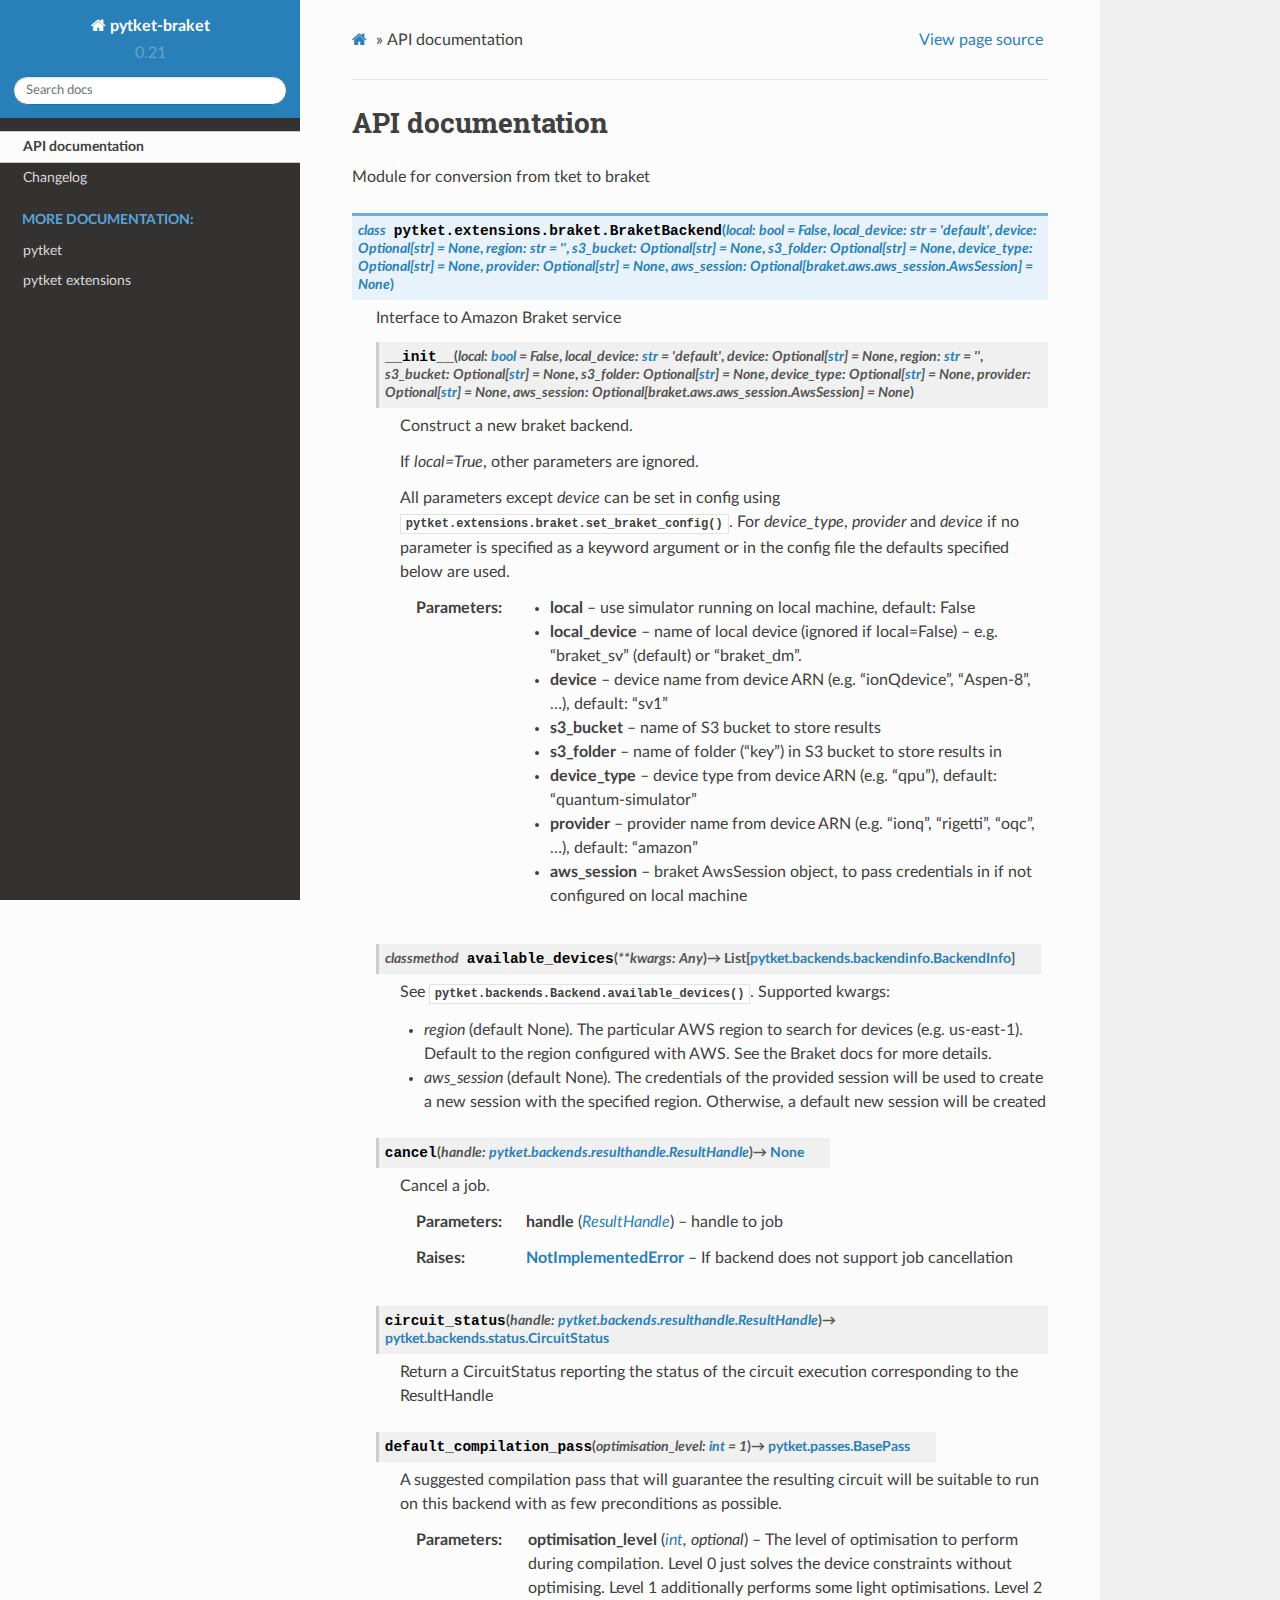
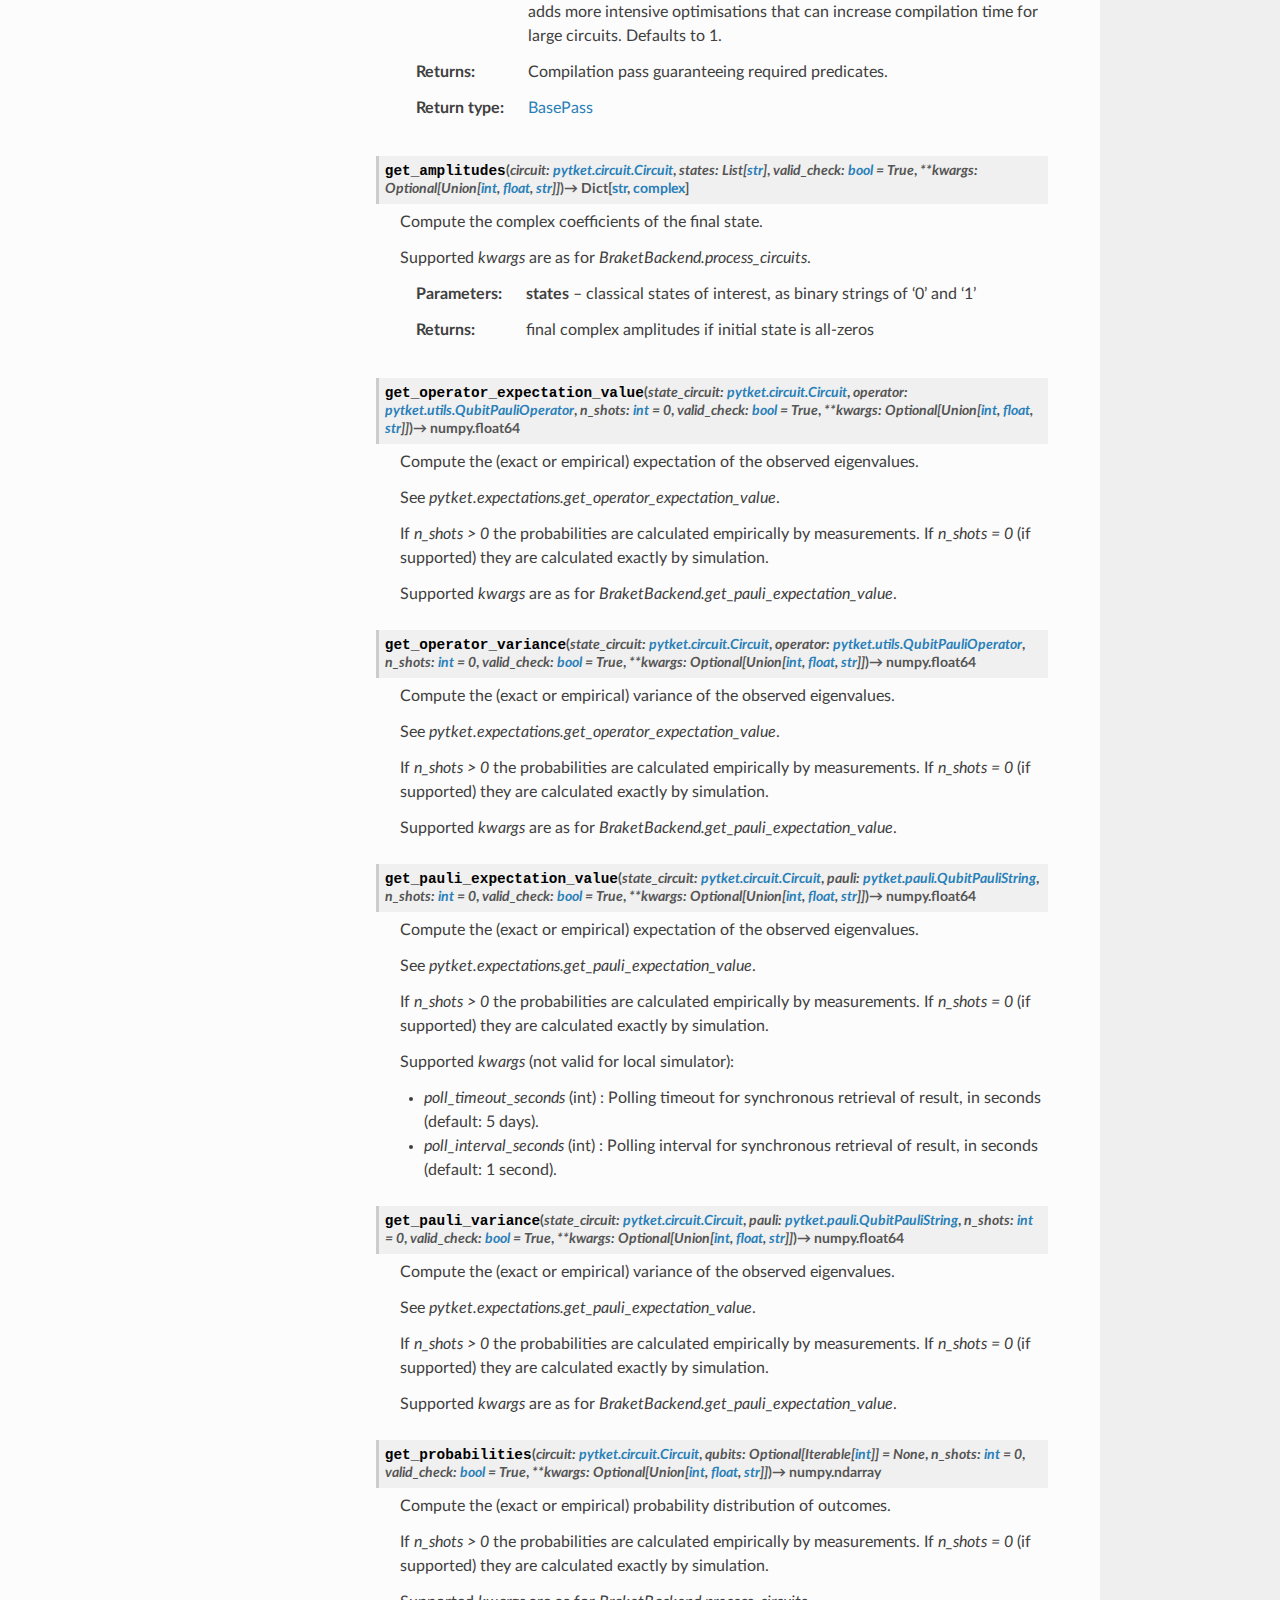
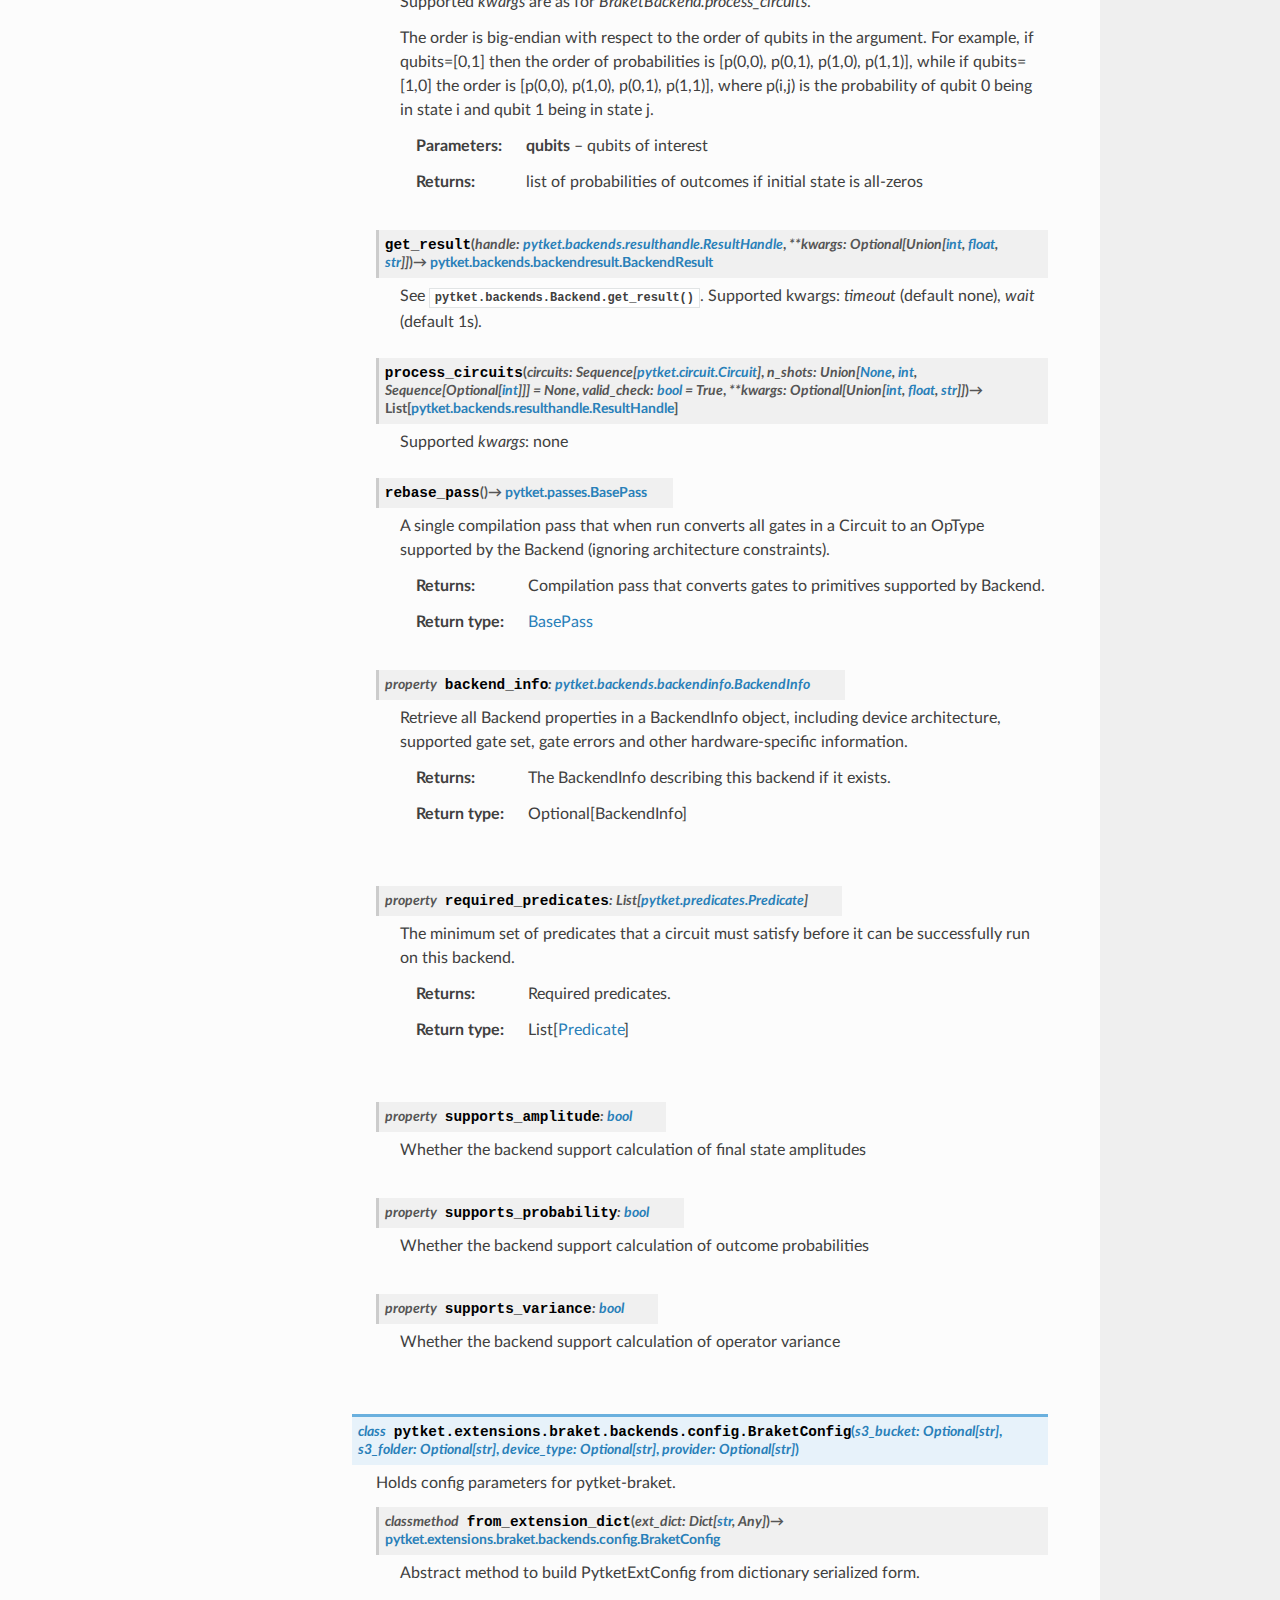
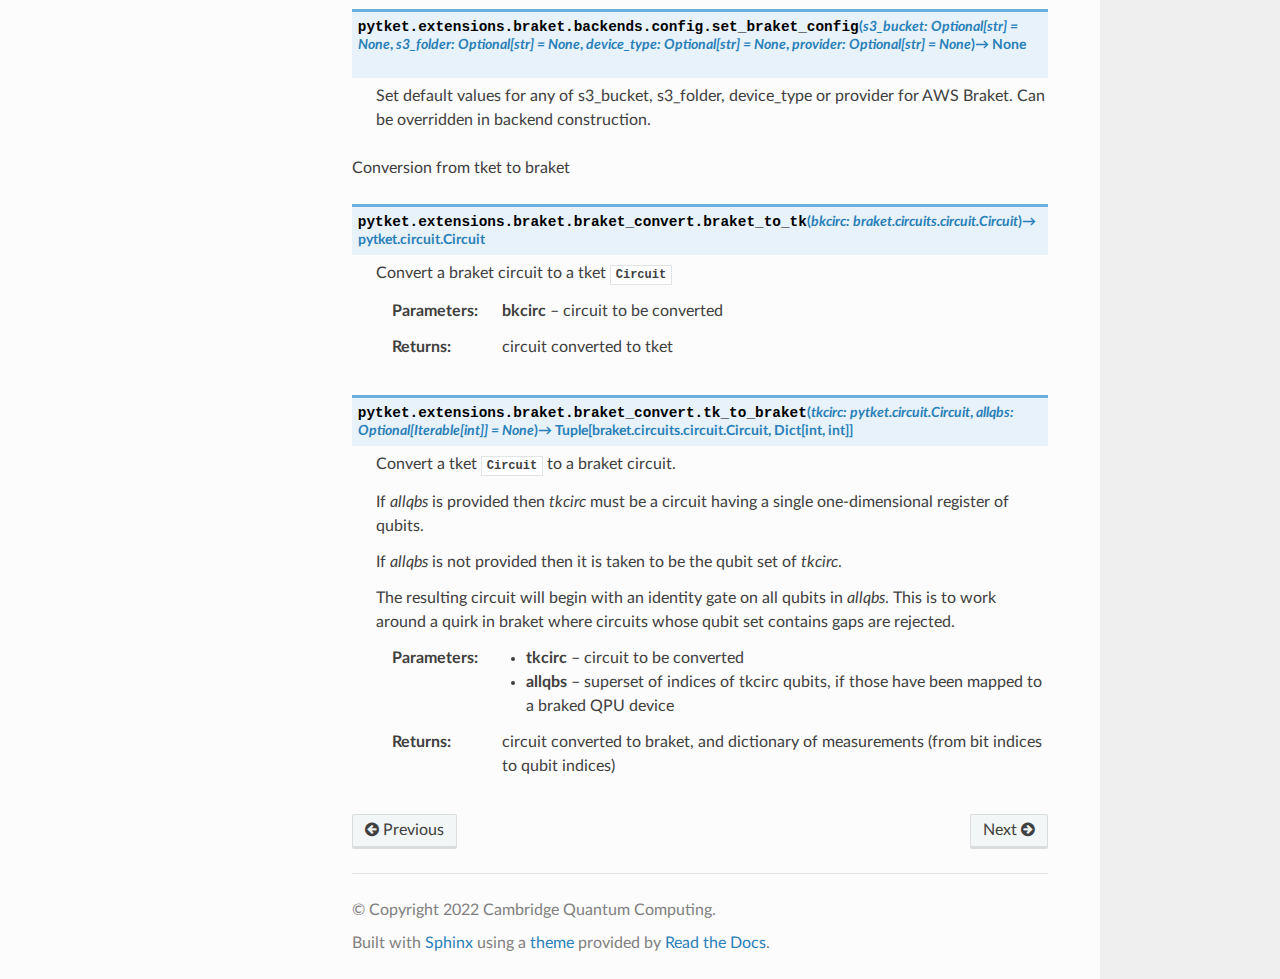
==== docs/api/api.html @ 6402a8f7 "Add generated documentation." ====
<!DOCTYPE html>
<html class="writer-html5" lang="en" >
<head>
  <meta charset="utf-8" /><meta name="generator" content="Docutils 0.17.1: http://docutils.sourceforge.net/" />

  <meta name="viewport" content="width=device-width, initial-scale=1.0" />
  <title>API documentation &mdash; pytket-braket 0.21.1rc1 documentation</title>
      <link rel="stylesheet" href="_static/pygments.css" type="text/css" />
      <link rel="stylesheet" href="_static/css/theme.css" type="text/css" />
  <!--[if lt IE 9]>
    <script src="_static/js/html5shiv.min.js"></script>
  <![endif]-->
  
        <script data-url_root="./" id="documentation_options" src="_static/documentation_options.js"></script>
        <script src="_static/jquery.js"></script>
        <script src="_static/underscore.js"></script>
        <script src="_static/doctools.js"></script>
    <script src="_static/js/theme.js"></script>
    <link rel="index" title="Index" href="genindex.html" />
    <link rel="search" title="Search" href="search.html" />
    <link rel="next" title="Changelog" href="changelog.html" />
    <link rel="prev" title="pytket-braket" href="index.html" /> 
</head>

<body class="wy-body-for-nav"> 
  <div class="wy-grid-for-nav">
    <nav data-toggle="wy-nav-shift" class="wy-nav-side">
      <div class="wy-side-scroll">
        <div class="wy-side-nav-search" >
            <a href="index.html" class="icon icon-home"> pytket-braket
          </a>
              <div class="version">
                0.21
              </div>
<div role="search">
  <form id="rtd-search-form" class="wy-form" action="search.html" method="get">
    <input type="text" name="q" placeholder="Search docs" />
    <input type="hidden" name="check_keywords" value="yes" />
    <input type="hidden" name="area" value="default" />
  </form>
</div>
        </div><div class="wy-menu wy-menu-vertical" data-spy="affix" role="navigation" aria-label="Navigation menu">
              <ul class="current">
<li class="toctree-l1 current"><a class="current reference internal" href="#">API documentation</a></li>
<li class="toctree-l1"><a class="reference internal" href="changelog.html">Changelog</a></li>
</ul>
<p class="caption" role="heading"><span class="caption-text">More documentation:</span></p>
<ul>
<li class="toctree-l1"><a class="reference external" href="https://cqcl.github.io/tket/pytket/api/index.html">pytket</a></li>
<li class="toctree-l1"><a class="reference external" href="https://cqcl.github.io/pytket-extensions/api/index.html">pytket extensions</a></li>
</ul>

        </div>
      </div>
    </nav>

    <section data-toggle="wy-nav-shift" class="wy-nav-content-wrap"><nav class="wy-nav-top" aria-label="Mobile navigation menu" >
          <i data-toggle="wy-nav-top" class="fa fa-bars"></i>
          <a href="index.html">pytket-braket</a>
      </nav>

      <div class="wy-nav-content">
        <div class="rst-content">
          <div role="navigation" aria-label="Page navigation">
  <ul class="wy-breadcrumbs">
      <li><a href="index.html" class="icon icon-home"></a> &raquo;</li>
      <li>API documentation</li>
      <li class="wy-breadcrumbs-aside">
            <a href="_sources/api.rst.txt" rel="nofollow"> View page source</a>
      </li>
  </ul>
  <hr/>
</div>
          <div role="main" class="document" itemscope="itemscope" itemtype="http://schema.org/Article">
           <div itemprop="articleBody">
             
  <section id="module-pytket.extensions.braket">
<span id="api-documentation"></span><h1>API documentation<a class="headerlink" href="#module-pytket.extensions.braket" title="Permalink to this headline"></a></h1>
<p>Module for conversion from tket to braket</p>
<dl class="py class">
<dt class="sig sig-object py" id="pytket.extensions.braket.BraketBackend">
<em class="property"><span class="pre">class</span><span class="w"> </span></em><span class="sig-prename descclassname"><span class="pre">pytket.extensions.braket.</span></span><span class="sig-name descname"><span class="pre">BraketBackend</span></span><span class="sig-paren">(</span><em class="sig-param"><span class="n"><span class="pre">local</span></span><span class="p"><span class="pre">:</span></span><span class="w"> </span><span class="n"><a class="reference external" href="https://docs.python.org/3/library/functions.html#bool" title="(in Python v3.10)"><span class="pre">bool</span></a></span><span class="w"> </span><span class="o"><span class="pre">=</span></span><span class="w"> </span><span class="default_value"><span class="pre">False</span></span></em>, <em class="sig-param"><span class="n"><span class="pre">local_device</span></span><span class="p"><span class="pre">:</span></span><span class="w"> </span><span class="n"><a class="reference external" href="https://docs.python.org/3/library/stdtypes.html#str" title="(in Python v3.10)"><span class="pre">str</span></a></span><span class="w"> </span><span class="o"><span class="pre">=</span></span><span class="w"> </span><span class="default_value"><span class="pre">'default'</span></span></em>, <em class="sig-param"><span class="n"><span class="pre">device</span></span><span class="p"><span class="pre">:</span></span><span class="w"> </span><span class="n"><span class="pre">Optional</span><span class="p"><span class="pre">[</span></span><a class="reference external" href="https://docs.python.org/3/library/stdtypes.html#str" title="(in Python v3.10)"><span class="pre">str</span></a><span class="p"><span class="pre">]</span></span></span><span class="w"> </span><span class="o"><span class="pre">=</span></span><span class="w"> </span><span class="default_value"><span class="pre">None</span></span></em>, <em class="sig-param"><span class="n"><span class="pre">region</span></span><span class="p"><span class="pre">:</span></span><span class="w"> </span><span class="n"><a class="reference external" href="https://docs.python.org/3/library/stdtypes.html#str" title="(in Python v3.10)"><span class="pre">str</span></a></span><span class="w"> </span><span class="o"><span class="pre">=</span></span><span class="w"> </span><span class="default_value"><span class="pre">''</span></span></em>, <em class="sig-param"><span class="n"><span class="pre">s3_bucket</span></span><span class="p"><span class="pre">:</span></span><span class="w"> </span><span class="n"><span class="pre">Optional</span><span class="p"><span class="pre">[</span></span><a class="reference external" href="https://docs.python.org/3/library/stdtypes.html#str" title="(in Python v3.10)"><span class="pre">str</span></a><span class="p"><span class="pre">]</span></span></span><span class="w"> </span><span class="o"><span class="pre">=</span></span><span class="w"> </span><span class="default_value"><span class="pre">None</span></span></em>, <em class="sig-param"><span class="n"><span class="pre">s3_folder</span></span><span class="p"><span class="pre">:</span></span><span class="w"> </span><span class="n"><span class="pre">Optional</span><span class="p"><span class="pre">[</span></span><a class="reference external" href="https://docs.python.org/3/library/stdtypes.html#str" title="(in Python v3.10)"><span class="pre">str</span></a><span class="p"><span class="pre">]</span></span></span><span class="w"> </span><span class="o"><span class="pre">=</span></span><span class="w"> </span><span class="default_value"><span class="pre">None</span></span></em>, <em class="sig-param"><span class="n"><span class="pre">device_type</span></span><span class="p"><span class="pre">:</span></span><span class="w"> </span><span class="n"><span class="pre">Optional</span><span class="p"><span class="pre">[</span></span><a class="reference external" href="https://docs.python.org/3/library/stdtypes.html#str" title="(in Python v3.10)"><span class="pre">str</span></a><span class="p"><span class="pre">]</span></span></span><span class="w"> </span><span class="o"><span class="pre">=</span></span><span class="w"> </span><span class="default_value"><span class="pre">None</span></span></em>, <em class="sig-param"><span class="n"><span class="pre">provider</span></span><span class="p"><span class="pre">:</span></span><span class="w"> </span><span class="n"><span class="pre">Optional</span><span class="p"><span class="pre">[</span></span><a class="reference external" href="https://docs.python.org/3/library/stdtypes.html#str" title="(in Python v3.10)"><span class="pre">str</span></a><span class="p"><span class="pre">]</span></span></span><span class="w"> </span><span class="o"><span class="pre">=</span></span><span class="w"> </span><span class="default_value"><span class="pre">None</span></span></em>, <em class="sig-param"><span class="n"><span class="pre">aws_session</span></span><span class="p"><span class="pre">:</span></span><span class="w"> </span><span class="n"><span class="pre">Optional</span><span class="p"><span class="pre">[</span></span><span class="pre">braket.aws.aws_session.AwsSession</span><span class="p"><span class="pre">]</span></span></span><span class="w"> </span><span class="o"><span class="pre">=</span></span><span class="w"> </span><span class="default_value"><span class="pre">None</span></span></em><span class="sig-paren">)</span><a class="headerlink" href="#pytket.extensions.braket.BraketBackend" title="Permalink to this definition"></a></dt>
<dd><p>Interface to Amazon Braket service</p>
<dl class="py method">
<dt class="sig sig-object py" id="pytket.extensions.braket.BraketBackend.__init__">
<span class="sig-name descname"><span class="pre">__init__</span></span><span class="sig-paren">(</span><em class="sig-param"><span class="n"><span class="pre">local</span></span><span class="p"><span class="pre">:</span></span><span class="w"> </span><span class="n"><a class="reference external" href="https://docs.python.org/3/library/functions.html#bool" title="(in Python v3.10)"><span class="pre">bool</span></a></span><span class="w"> </span><span class="o"><span class="pre">=</span></span><span class="w"> </span><span class="default_value"><span class="pre">False</span></span></em>, <em class="sig-param"><span class="n"><span class="pre">local_device</span></span><span class="p"><span class="pre">:</span></span><span class="w"> </span><span class="n"><a class="reference external" href="https://docs.python.org/3/library/stdtypes.html#str" title="(in Python v3.10)"><span class="pre">str</span></a></span><span class="w"> </span><span class="o"><span class="pre">=</span></span><span class="w"> </span><span class="default_value"><span class="pre">'default'</span></span></em>, <em class="sig-param"><span class="n"><span class="pre">device</span></span><span class="p"><span class="pre">:</span></span><span class="w"> </span><span class="n"><span class="pre">Optional</span><span class="p"><span class="pre">[</span></span><a class="reference external" href="https://docs.python.org/3/library/stdtypes.html#str" title="(in Python v3.10)"><span class="pre">str</span></a><span class="p"><span class="pre">]</span></span></span><span class="w"> </span><span class="o"><span class="pre">=</span></span><span class="w"> </span><span class="default_value"><span class="pre">None</span></span></em>, <em class="sig-param"><span class="n"><span class="pre">region</span></span><span class="p"><span class="pre">:</span></span><span class="w"> </span><span class="n"><a class="reference external" href="https://docs.python.org/3/library/stdtypes.html#str" title="(in Python v3.10)"><span class="pre">str</span></a></span><span class="w"> </span><span class="o"><span class="pre">=</span></span><span class="w"> </span><span class="default_value"><span class="pre">''</span></span></em>, <em class="sig-param"><span class="n"><span class="pre">s3_bucket</span></span><span class="p"><span class="pre">:</span></span><span class="w"> </span><span class="n"><span class="pre">Optional</span><span class="p"><span class="pre">[</span></span><a class="reference external" href="https://docs.python.org/3/library/stdtypes.html#str" title="(in Python v3.10)"><span class="pre">str</span></a><span class="p"><span class="pre">]</span></span></span><span class="w"> </span><span class="o"><span class="pre">=</span></span><span class="w"> </span><span class="default_value"><span class="pre">None</span></span></em>, <em class="sig-param"><span class="n"><span class="pre">s3_folder</span></span><span class="p"><span class="pre">:</span></span><span class="w"> </span><span class="n"><span class="pre">Optional</span><span class="p"><span class="pre">[</span></span><a class="reference external" href="https://docs.python.org/3/library/stdtypes.html#str" title="(in Python v3.10)"><span class="pre">str</span></a><span class="p"><span class="pre">]</span></span></span><span class="w"> </span><span class="o"><span class="pre">=</span></span><span class="w"> </span><span class="default_value"><span class="pre">None</span></span></em>, <em class="sig-param"><span class="n"><span class="pre">device_type</span></span><span class="p"><span class="pre">:</span></span><span class="w"> </span><span class="n"><span class="pre">Optional</span><span class="p"><span class="pre">[</span></span><a class="reference external" href="https://docs.python.org/3/library/stdtypes.html#str" title="(in Python v3.10)"><span class="pre">str</span></a><span class="p"><span class="pre">]</span></span></span><span class="w"> </span><span class="o"><span class="pre">=</span></span><span class="w"> </span><span class="default_value"><span class="pre">None</span></span></em>, <em class="sig-param"><span class="n"><span class="pre">provider</span></span><span class="p"><span class="pre">:</span></span><span class="w"> </span><span class="n"><span class="pre">Optional</span><span class="p"><span class="pre">[</span></span><a class="reference external" href="https://docs.python.org/3/library/stdtypes.html#str" title="(in Python v3.10)"><span class="pre">str</span></a><span class="p"><span class="pre">]</span></span></span><span class="w"> </span><span class="o"><span class="pre">=</span></span><span class="w"> </span><span class="default_value"><span class="pre">None</span></span></em>, <em class="sig-param"><span class="n"><span class="pre">aws_session</span></span><span class="p"><span class="pre">:</span></span><span class="w"> </span><span class="n"><span class="pre">Optional</span><span class="p"><span class="pre">[</span></span><span class="pre">braket.aws.aws_session.AwsSession</span><span class="p"><span class="pre">]</span></span></span><span class="w"> </span><span class="o"><span class="pre">=</span></span><span class="w"> </span><span class="default_value"><span class="pre">None</span></span></em><span class="sig-paren">)</span><a class="headerlink" href="#pytket.extensions.braket.BraketBackend.__init__" title="Permalink to this definition"></a></dt>
<dd><p>Construct a new braket backend.</p>
<p>If <cite>local=True</cite>, other parameters are ignored.</p>
<p>All parameters except <cite>device</cite> can be set in config using
<code class="xref py py-meth docutils literal notranslate"><span class="pre">pytket.extensions.braket.set_braket_config()</span></code>.
For <cite>device_type</cite>, <cite>provider</cite> and <cite>device</cite> if no parameter
is specified as a keyword argument or
in the config file the defaults specified below are used.</p>
<dl class="field-list simple">
<dt class="field-odd">Parameters</dt>
<dd class="field-odd"><ul class="simple">
<li><p><strong>local</strong> – use simulator running on local machine,
default: False</p></li>
<li><p><strong>local_device</strong> – name of local device (ignored if local=False) – e.g.
“braket_sv” (default) or “braket_dm”.</p></li>
<li><p><strong>device</strong> – device name from device ARN (e.g. “ionQdevice”, “Aspen-8”, …),
default: “sv1”</p></li>
<li><p><strong>s3_bucket</strong> – name of S3 bucket to store results</p></li>
<li><p><strong>s3_folder</strong> – name of folder (“key”) in S3 bucket to store results in</p></li>
<li><p><strong>device_type</strong> – device type from device ARN (e.g. “qpu”),
default: “quantum-simulator”</p></li>
<li><p><strong>provider</strong> – provider name from device ARN (e.g. “ionq”, “rigetti”, “oqc”,
…),
default: “amazon”</p></li>
<li><p><strong>aws_session</strong> – braket AwsSession object, to pass credentials in if not
configured on local machine</p></li>
</ul>
</dd>
</dl>
</dd></dl>

<dl class="py method">
<dt class="sig sig-object py" id="pytket.extensions.braket.BraketBackend.available_devices">
<em class="property"><span class="pre">classmethod</span><span class="w"> </span></em><span class="sig-name descname"><span class="pre">available_devices</span></span><span class="sig-paren">(</span><em class="sig-param"><span class="o"><span class="pre">**</span></span><span class="n"><span class="pre">kwargs</span></span><span class="p"><span class="pre">:</span></span><span class="w"> </span><span class="n"><span class="pre">Any</span></span></em><span class="sig-paren">)</span> <span class="sig-return"><span class="sig-return-icon">&#x2192;</span> <span class="sig-return-typehint"><span class="pre">List</span><span class="p"><span class="pre">[</span></span><a class="reference external" href="https://cqcl.github.io/tket/pytket/api/backends.html#pytket.backends.backendinfo.BackendInfo" title="(in pytket v1.4)"><span class="pre">pytket.backends.backendinfo.BackendInfo</span></a><span class="p"><span class="pre">]</span></span></span></span><a class="headerlink" href="#pytket.extensions.braket.BraketBackend.available_devices" title="Permalink to this definition"></a></dt>
<dd><p>See <a class="reference external" href="https://cqcl.github.io/tket/pytket/api/backends.html#pytket.backends.Backend.available_devices" title="(in pytket v1.4)"><code class="xref py py-meth docutils literal notranslate"><span class="pre">pytket.backends.Backend.available_devices()</span></code></a>.
Supported kwargs:</p>
<ul class="simple">
<li><p><cite>region</cite> (default None). The particular AWS region to search for
devices (e.g. us-east-1). Default to the region configured with AWS.
See the Braket docs for more details.</p></li>
<li><p><cite>aws_session</cite> (default None). The credentials of the provided session
will be used to create a new session with the specified region. Otherwise,
a default new session will be created</p></li>
</ul>
</dd></dl>

<dl class="py method">
<dt class="sig sig-object py" id="pytket.extensions.braket.BraketBackend.cancel">
<span class="sig-name descname"><span class="pre">cancel</span></span><span class="sig-paren">(</span><em class="sig-param"><span class="n"><span class="pre">handle</span></span><span class="p"><span class="pre">:</span></span><span class="w"> </span><span class="n"><a class="reference external" href="https://cqcl.github.io/tket/pytket/api/backends.html#pytket.backends.resulthandle.ResultHandle" title="(in pytket v1.4)"><span class="pre">pytket.backends.resulthandle.ResultHandle</span></a></span></em><span class="sig-paren">)</span> <span class="sig-return"><span class="sig-return-icon">&#x2192;</span> <span class="sig-return-typehint"><a class="reference external" href="https://docs.python.org/3/library/constants.html#None" title="(in Python v3.10)"><span class="pre">None</span></a></span></span><a class="headerlink" href="#pytket.extensions.braket.BraketBackend.cancel" title="Permalink to this definition"></a></dt>
<dd><p>Cancel a job.</p>
<dl class="field-list simple">
<dt class="field-odd">Parameters</dt>
<dd class="field-odd"><p><strong>handle</strong> (<a class="reference external" href="https://cqcl.github.io/tket/pytket/api/backends.html#pytket.backends.resulthandle.ResultHandle" title="ResultHandle"><em>ResultHandle</em></a>) – handle to job</p>
</dd>
<dt class="field-even">Raises</dt>
<dd class="field-even"><p><a class="reference external" href="https://docs.python.org/3/library/exceptions.html#NotImplementedError" title="(in Python v3.10)"><strong>NotImplementedError</strong></a> – If backend does not support job cancellation</p>
</dd>
</dl>
</dd></dl>

<dl class="py method">
<dt class="sig sig-object py" id="pytket.extensions.braket.BraketBackend.circuit_status">
<span class="sig-name descname"><span class="pre">circuit_status</span></span><span class="sig-paren">(</span><em class="sig-param"><span class="n"><span class="pre">handle</span></span><span class="p"><span class="pre">:</span></span><span class="w"> </span><span class="n"><a class="reference external" href="https://cqcl.github.io/tket/pytket/api/backends.html#pytket.backends.resulthandle.ResultHandle" title="(in pytket v1.4)"><span class="pre">pytket.backends.resulthandle.ResultHandle</span></a></span></em><span class="sig-paren">)</span> <span class="sig-return"><span class="sig-return-icon">&#x2192;</span> <span class="sig-return-typehint"><a class="reference external" href="https://cqcl.github.io/tket/pytket/api/backends.html#pytket.backends.status.CircuitStatus" title="(in pytket v1.4)"><span class="pre">pytket.backends.status.CircuitStatus</span></a></span></span><a class="headerlink" href="#pytket.extensions.braket.BraketBackend.circuit_status" title="Permalink to this definition"></a></dt>
<dd><p>Return a CircuitStatus reporting the status of the circuit execution
corresponding to the ResultHandle</p>
</dd></dl>

<dl class="py method">
<dt class="sig sig-object py" id="pytket.extensions.braket.BraketBackend.default_compilation_pass">
<span class="sig-name descname"><span class="pre">default_compilation_pass</span></span><span class="sig-paren">(</span><em class="sig-param"><span class="n"><span class="pre">optimisation_level</span></span><span class="p"><span class="pre">:</span></span><span class="w"> </span><span class="n"><a class="reference external" href="https://docs.python.org/3/library/functions.html#int" title="(in Python v3.10)"><span class="pre">int</span></a></span><span class="w"> </span><span class="o"><span class="pre">=</span></span><span class="w"> </span><span class="default_value"><span class="pre">1</span></span></em><span class="sig-paren">)</span> <span class="sig-return"><span class="sig-return-icon">&#x2192;</span> <span class="sig-return-typehint"><a class="reference external" href="https://cqcl.github.io/tket/pytket/api/passes.html#pytket.passes.BasePass" title="(in pytket v1.4)"><span class="pre">pytket.passes.BasePass</span></a></span></span><a class="headerlink" href="#pytket.extensions.braket.BraketBackend.default_compilation_pass" title="Permalink to this definition"></a></dt>
<dd><p>A suggested compilation pass that will guarantee the resulting circuit
will be suitable to run on this backend with as few preconditions as
possible.</p>
<dl class="field-list simple">
<dt class="field-odd">Parameters</dt>
<dd class="field-odd"><p><strong>optimisation_level</strong> (<a class="reference external" href="https://docs.python.org/3/library/functions.html#int" title="(in Python v3.10)"><em>int</em></a><em>, </em><em>optional</em>) – The level of optimisation to perform during
compilation. Level 0 just solves the device constraints without
optimising. Level 1 additionally performs some light optimisations.
Level 2 adds more intensive optimisations that can increase compilation
time for large circuits. Defaults to 1.</p>
</dd>
<dt class="field-even">Returns</dt>
<dd class="field-even"><p>Compilation pass guaranteeing required predicates.</p>
</dd>
<dt class="field-odd">Return type</dt>
<dd class="field-odd"><p><a class="reference external" href="https://cqcl.github.io/tket/pytket/api/passes.html#pytket.passes.BasePass" title="BasePass">BasePass</a></p>
</dd>
</dl>
</dd></dl>

<dl class="py method">
<dt class="sig sig-object py" id="pytket.extensions.braket.BraketBackend.get_amplitudes">
<span class="sig-name descname"><span class="pre">get_amplitudes</span></span><span class="sig-paren">(</span><em class="sig-param"><span class="n"><span class="pre">circuit</span></span><span class="p"><span class="pre">:</span></span><span class="w"> </span><span class="n"><a class="reference external" href="https://cqcl.github.io/tket/pytket/api/circuit_class.html#pytket.circuit.Circuit" title="(in pytket v1.4)"><span class="pre">pytket.circuit.Circuit</span></a></span></em>, <em class="sig-param"><span class="n"><span class="pre">states</span></span><span class="p"><span class="pre">:</span></span><span class="w"> </span><span class="n"><span class="pre">List</span><span class="p"><span class="pre">[</span></span><a class="reference external" href="https://docs.python.org/3/library/stdtypes.html#str" title="(in Python v3.10)"><span class="pre">str</span></a><span class="p"><span class="pre">]</span></span></span></em>, <em class="sig-param"><span class="n"><span class="pre">valid_check</span></span><span class="p"><span class="pre">:</span></span><span class="w"> </span><span class="n"><a class="reference external" href="https://docs.python.org/3/library/functions.html#bool" title="(in Python v3.10)"><span class="pre">bool</span></a></span><span class="w"> </span><span class="o"><span class="pre">=</span></span><span class="w"> </span><span class="default_value"><span class="pre">True</span></span></em>, <em class="sig-param"><span class="o"><span class="pre">**</span></span><span class="n"><span class="pre">kwargs</span></span><span class="p"><span class="pre">:</span></span><span class="w"> </span><span class="n"><span class="pre">Optional</span><span class="p"><span class="pre">[</span></span><span class="pre">Union</span><span class="p"><span class="pre">[</span></span><a class="reference external" href="https://docs.python.org/3/library/functions.html#int" title="(in Python v3.10)"><span class="pre">int</span></a><span class="p"><span class="pre">,</span></span><span class="w"> </span><a class="reference external" href="https://docs.python.org/3/library/functions.html#float" title="(in Python v3.10)"><span class="pre">float</span></a><span class="p"><span class="pre">,</span></span><span class="w"> </span><a class="reference external" href="https://docs.python.org/3/library/stdtypes.html#str" title="(in Python v3.10)"><span class="pre">str</span></a><span class="p"><span class="pre">]</span></span><span class="p"><span class="pre">]</span></span></span></em><span class="sig-paren">)</span> <span class="sig-return"><span class="sig-return-icon">&#x2192;</span> <span class="sig-return-typehint"><span class="pre">Dict</span><span class="p"><span class="pre">[</span></span><a class="reference external" href="https://docs.python.org/3/library/stdtypes.html#str" title="(in Python v3.10)"><span class="pre">str</span></a><span class="p"><span class="pre">,</span></span><span class="w"> </span><a class="reference external" href="https://docs.python.org/3/library/functions.html#complex" title="(in Python v3.10)"><span class="pre">complex</span></a><span class="p"><span class="pre">]</span></span></span></span><a class="headerlink" href="#pytket.extensions.braket.BraketBackend.get_amplitudes" title="Permalink to this definition"></a></dt>
<dd><p>Compute the complex coefficients of the final state.</p>
<p>Supported <cite>kwargs</cite> are as for <cite>BraketBackend.process_circuits</cite>.</p>
<dl class="field-list simple">
<dt class="field-odd">Parameters</dt>
<dd class="field-odd"><p><strong>states</strong> – classical states of interest, as binary strings of ‘0’ and ‘1’</p>
</dd>
<dt class="field-even">Returns</dt>
<dd class="field-even"><p>final complex amplitudes if initial state is all-zeros</p>
</dd>
</dl>
</dd></dl>

<dl class="py method">
<dt class="sig sig-object py" id="pytket.extensions.braket.BraketBackend.get_operator_expectation_value">
<span class="sig-name descname"><span class="pre">get_operator_expectation_value</span></span><span class="sig-paren">(</span><em class="sig-param"><span class="n"><span class="pre">state_circuit</span></span><span class="p"><span class="pre">:</span></span><span class="w"> </span><span class="n"><a class="reference external" href="https://cqcl.github.io/tket/pytket/api/circuit_class.html#pytket.circuit.Circuit" title="(in pytket v1.4)"><span class="pre">pytket.circuit.Circuit</span></a></span></em>, <em class="sig-param"><span class="n"><span class="pre">operator</span></span><span class="p"><span class="pre">:</span></span><span class="w"> </span><span class="n"><a class="reference external" href="https://cqcl.github.io/tket/pytket/api/utils.html#pytket.utils.QubitPauliOperator" title="(in pytket v1.4)"><span class="pre">pytket.utils.QubitPauliOperator</span></a></span></em>, <em class="sig-param"><span class="n"><span class="pre">n_shots</span></span><span class="p"><span class="pre">:</span></span><span class="w"> </span><span class="n"><a class="reference external" href="https://docs.python.org/3/library/functions.html#int" title="(in Python v3.10)"><span class="pre">int</span></a></span><span class="w"> </span><span class="o"><span class="pre">=</span></span><span class="w"> </span><span class="default_value"><span class="pre">0</span></span></em>, <em class="sig-param"><span class="n"><span class="pre">valid_check</span></span><span class="p"><span class="pre">:</span></span><span class="w"> </span><span class="n"><a class="reference external" href="https://docs.python.org/3/library/functions.html#bool" title="(in Python v3.10)"><span class="pre">bool</span></a></span><span class="w"> </span><span class="o"><span class="pre">=</span></span><span class="w"> </span><span class="default_value"><span class="pre">True</span></span></em>, <em class="sig-param"><span class="o"><span class="pre">**</span></span><span class="n"><span class="pre">kwargs</span></span><span class="p"><span class="pre">:</span></span><span class="w"> </span><span class="n"><span class="pre">Optional</span><span class="p"><span class="pre">[</span></span><span class="pre">Union</span><span class="p"><span class="pre">[</span></span><a class="reference external" href="https://docs.python.org/3/library/functions.html#int" title="(in Python v3.10)"><span class="pre">int</span></a><span class="p"><span class="pre">,</span></span><span class="w"> </span><a class="reference external" href="https://docs.python.org/3/library/functions.html#float" title="(in Python v3.10)"><span class="pre">float</span></a><span class="p"><span class="pre">,</span></span><span class="w"> </span><a class="reference external" href="https://docs.python.org/3/library/stdtypes.html#str" title="(in Python v3.10)"><span class="pre">str</span></a><span class="p"><span class="pre">]</span></span><span class="p"><span class="pre">]</span></span></span></em><span class="sig-paren">)</span> <span class="sig-return"><span class="sig-return-icon">&#x2192;</span> <span class="sig-return-typehint"><span class="pre">numpy.float64</span></span></span><a class="headerlink" href="#pytket.extensions.braket.BraketBackend.get_operator_expectation_value" title="Permalink to this definition"></a></dt>
<dd><p>Compute the (exact or empirical) expectation of the observed eigenvalues.</p>
<p>See <cite>pytket.expectations.get_operator_expectation_value</cite>.</p>
<p>If <cite>n_shots &gt; 0</cite> the probabilities are calculated empirically by measurements.
If <cite>n_shots = 0</cite> (if supported) they are calculated exactly by simulation.</p>
<p>Supported <cite>kwargs</cite> are as for <cite>BraketBackend.get_pauli_expectation_value</cite>.</p>
</dd></dl>

<dl class="py method">
<dt class="sig sig-object py" id="pytket.extensions.braket.BraketBackend.get_operator_variance">
<span class="sig-name descname"><span class="pre">get_operator_variance</span></span><span class="sig-paren">(</span><em class="sig-param"><span class="n"><span class="pre">state_circuit</span></span><span class="p"><span class="pre">:</span></span><span class="w"> </span><span class="n"><a class="reference external" href="https://cqcl.github.io/tket/pytket/api/circuit_class.html#pytket.circuit.Circuit" title="(in pytket v1.4)"><span class="pre">pytket.circuit.Circuit</span></a></span></em>, <em class="sig-param"><span class="n"><span class="pre">operator</span></span><span class="p"><span class="pre">:</span></span><span class="w"> </span><span class="n"><a class="reference external" href="https://cqcl.github.io/tket/pytket/api/utils.html#pytket.utils.QubitPauliOperator" title="(in pytket v1.4)"><span class="pre">pytket.utils.QubitPauliOperator</span></a></span></em>, <em class="sig-param"><span class="n"><span class="pre">n_shots</span></span><span class="p"><span class="pre">:</span></span><span class="w"> </span><span class="n"><a class="reference external" href="https://docs.python.org/3/library/functions.html#int" title="(in Python v3.10)"><span class="pre">int</span></a></span><span class="w"> </span><span class="o"><span class="pre">=</span></span><span class="w"> </span><span class="default_value"><span class="pre">0</span></span></em>, <em class="sig-param"><span class="n"><span class="pre">valid_check</span></span><span class="p"><span class="pre">:</span></span><span class="w"> </span><span class="n"><a class="reference external" href="https://docs.python.org/3/library/functions.html#bool" title="(in Python v3.10)"><span class="pre">bool</span></a></span><span class="w"> </span><span class="o"><span class="pre">=</span></span><span class="w"> </span><span class="default_value"><span class="pre">True</span></span></em>, <em class="sig-param"><span class="o"><span class="pre">**</span></span><span class="n"><span class="pre">kwargs</span></span><span class="p"><span class="pre">:</span></span><span class="w"> </span><span class="n"><span class="pre">Optional</span><span class="p"><span class="pre">[</span></span><span class="pre">Union</span><span class="p"><span class="pre">[</span></span><a class="reference external" href="https://docs.python.org/3/library/functions.html#int" title="(in Python v3.10)"><span class="pre">int</span></a><span class="p"><span class="pre">,</span></span><span class="w"> </span><a class="reference external" href="https://docs.python.org/3/library/functions.html#float" title="(in Python v3.10)"><span class="pre">float</span></a><span class="p"><span class="pre">,</span></span><span class="w"> </span><a class="reference external" href="https://docs.python.org/3/library/stdtypes.html#str" title="(in Python v3.10)"><span class="pre">str</span></a><span class="p"><span class="pre">]</span></span><span class="p"><span class="pre">]</span></span></span></em><span class="sig-paren">)</span> <span class="sig-return"><span class="sig-return-icon">&#x2192;</span> <span class="sig-return-typehint"><span class="pre">numpy.float64</span></span></span><a class="headerlink" href="#pytket.extensions.braket.BraketBackend.get_operator_variance" title="Permalink to this definition"></a></dt>
<dd><p>Compute the (exact or empirical) variance of the observed eigenvalues.</p>
<p>See <cite>pytket.expectations.get_operator_expectation_value</cite>.</p>
<p>If <cite>n_shots &gt; 0</cite> the probabilities are calculated empirically by measurements.
If <cite>n_shots = 0</cite> (if supported) they are calculated exactly by simulation.</p>
<p>Supported <cite>kwargs</cite> are as for <cite>BraketBackend.get_pauli_expectation_value</cite>.</p>
</dd></dl>

<dl class="py method">
<dt class="sig sig-object py" id="pytket.extensions.braket.BraketBackend.get_pauli_expectation_value">
<span class="sig-name descname"><span class="pre">get_pauli_expectation_value</span></span><span class="sig-paren">(</span><em class="sig-param"><span class="n"><span class="pre">state_circuit</span></span><span class="p"><span class="pre">:</span></span><span class="w"> </span><span class="n"><a class="reference external" href="https://cqcl.github.io/tket/pytket/api/circuit_class.html#pytket.circuit.Circuit" title="(in pytket v1.4)"><span class="pre">pytket.circuit.Circuit</span></a></span></em>, <em class="sig-param"><span class="n"><span class="pre">pauli</span></span><span class="p"><span class="pre">:</span></span><span class="w"> </span><span class="n"><a class="reference external" href="https://cqcl.github.io/tket/pytket/api/pauli.html#pytket.pauli.QubitPauliString" title="(in pytket v1.4)"><span class="pre">pytket.pauli.QubitPauliString</span></a></span></em>, <em class="sig-param"><span class="n"><span class="pre">n_shots</span></span><span class="p"><span class="pre">:</span></span><span class="w"> </span><span class="n"><a class="reference external" href="https://docs.python.org/3/library/functions.html#int" title="(in Python v3.10)"><span class="pre">int</span></a></span><span class="w"> </span><span class="o"><span class="pre">=</span></span><span class="w"> </span><span class="default_value"><span class="pre">0</span></span></em>, <em class="sig-param"><span class="n"><span class="pre">valid_check</span></span><span class="p"><span class="pre">:</span></span><span class="w"> </span><span class="n"><a class="reference external" href="https://docs.python.org/3/library/functions.html#bool" title="(in Python v3.10)"><span class="pre">bool</span></a></span><span class="w"> </span><span class="o"><span class="pre">=</span></span><span class="w"> </span><span class="default_value"><span class="pre">True</span></span></em>, <em class="sig-param"><span class="o"><span class="pre">**</span></span><span class="n"><span class="pre">kwargs</span></span><span class="p"><span class="pre">:</span></span><span class="w"> </span><span class="n"><span class="pre">Optional</span><span class="p"><span class="pre">[</span></span><span class="pre">Union</span><span class="p"><span class="pre">[</span></span><a class="reference external" href="https://docs.python.org/3/library/functions.html#int" title="(in Python v3.10)"><span class="pre">int</span></a><span class="p"><span class="pre">,</span></span><span class="w"> </span><a class="reference external" href="https://docs.python.org/3/library/functions.html#float" title="(in Python v3.10)"><span class="pre">float</span></a><span class="p"><span class="pre">,</span></span><span class="w"> </span><a class="reference external" href="https://docs.python.org/3/library/stdtypes.html#str" title="(in Python v3.10)"><span class="pre">str</span></a><span class="p"><span class="pre">]</span></span><span class="p"><span class="pre">]</span></span></span></em><span class="sig-paren">)</span> <span class="sig-return"><span class="sig-return-icon">&#x2192;</span> <span class="sig-return-typehint"><span class="pre">numpy.float64</span></span></span><a class="headerlink" href="#pytket.extensions.braket.BraketBackend.get_pauli_expectation_value" title="Permalink to this definition"></a></dt>
<dd><p>Compute the (exact or empirical) expectation of the observed eigenvalues.</p>
<p>See <cite>pytket.expectations.get_pauli_expectation_value</cite>.</p>
<p>If <cite>n_shots &gt; 0</cite> the probabilities are calculated empirically by measurements.
If <cite>n_shots = 0</cite> (if supported) they are calculated exactly by simulation.</p>
<p>Supported <cite>kwargs</cite> (not valid for local simulator):</p>
<ul class="simple">
<li><p><cite>poll_timeout_seconds</cite> (int) : Polling timeout for synchronous retrieval of
result, in seconds (default: 5 days).</p></li>
<li><p><cite>poll_interval_seconds</cite> (int) : Polling interval for synchronous retrieval of
result, in seconds (default: 1 second).</p></li>
</ul>
</dd></dl>

<dl class="py method">
<dt class="sig sig-object py" id="pytket.extensions.braket.BraketBackend.get_pauli_variance">
<span class="sig-name descname"><span class="pre">get_pauli_variance</span></span><span class="sig-paren">(</span><em class="sig-param"><span class="n"><span class="pre">state_circuit</span></span><span class="p"><span class="pre">:</span></span><span class="w"> </span><span class="n"><a class="reference external" href="https://cqcl.github.io/tket/pytket/api/circuit_class.html#pytket.circuit.Circuit" title="(in pytket v1.4)"><span class="pre">pytket.circuit.Circuit</span></a></span></em>, <em class="sig-param"><span class="n"><span class="pre">pauli</span></span><span class="p"><span class="pre">:</span></span><span class="w"> </span><span class="n"><a class="reference external" href="https://cqcl.github.io/tket/pytket/api/pauli.html#pytket.pauli.QubitPauliString" title="(in pytket v1.4)"><span class="pre">pytket.pauli.QubitPauliString</span></a></span></em>, <em class="sig-param"><span class="n"><span class="pre">n_shots</span></span><span class="p"><span class="pre">:</span></span><span class="w"> </span><span class="n"><a class="reference external" href="https://docs.python.org/3/library/functions.html#int" title="(in Python v3.10)"><span class="pre">int</span></a></span><span class="w"> </span><span class="o"><span class="pre">=</span></span><span class="w"> </span><span class="default_value"><span class="pre">0</span></span></em>, <em class="sig-param"><span class="n"><span class="pre">valid_check</span></span><span class="p"><span class="pre">:</span></span><span class="w"> </span><span class="n"><a class="reference external" href="https://docs.python.org/3/library/functions.html#bool" title="(in Python v3.10)"><span class="pre">bool</span></a></span><span class="w"> </span><span class="o"><span class="pre">=</span></span><span class="w"> </span><span class="default_value"><span class="pre">True</span></span></em>, <em class="sig-param"><span class="o"><span class="pre">**</span></span><span class="n"><span class="pre">kwargs</span></span><span class="p"><span class="pre">:</span></span><span class="w"> </span><span class="n"><span class="pre">Optional</span><span class="p"><span class="pre">[</span></span><span class="pre">Union</span><span class="p"><span class="pre">[</span></span><a class="reference external" href="https://docs.python.org/3/library/functions.html#int" title="(in Python v3.10)"><span class="pre">int</span></a><span class="p"><span class="pre">,</span></span><span class="w"> </span><a class="reference external" href="https://docs.python.org/3/library/functions.html#float" title="(in Python v3.10)"><span class="pre">float</span></a><span class="p"><span class="pre">,</span></span><span class="w"> </span><a class="reference external" href="https://docs.python.org/3/library/stdtypes.html#str" title="(in Python v3.10)"><span class="pre">str</span></a><span class="p"><span class="pre">]</span></span><span class="p"><span class="pre">]</span></span></span></em><span class="sig-paren">)</span> <span class="sig-return"><span class="sig-return-icon">&#x2192;</span> <span class="sig-return-typehint"><span class="pre">numpy.float64</span></span></span><a class="headerlink" href="#pytket.extensions.braket.BraketBackend.get_pauli_variance" title="Permalink to this definition"></a></dt>
<dd><p>Compute the (exact or empirical) variance of the observed eigenvalues.</p>
<p>See <cite>pytket.expectations.get_pauli_expectation_value</cite>.</p>
<p>If <cite>n_shots &gt; 0</cite> the probabilities are calculated empirically by measurements.
If <cite>n_shots = 0</cite> (if supported) they are calculated exactly by simulation.</p>
<p>Supported <cite>kwargs</cite> are as for <cite>BraketBackend.get_pauli_expectation_value</cite>.</p>
</dd></dl>

<dl class="py method">
<dt class="sig sig-object py" id="pytket.extensions.braket.BraketBackend.get_probabilities">
<span class="sig-name descname"><span class="pre">get_probabilities</span></span><span class="sig-paren">(</span><em class="sig-param"><span class="n"><span class="pre">circuit</span></span><span class="p"><span class="pre">:</span></span><span class="w"> </span><span class="n"><a class="reference external" href="https://cqcl.github.io/tket/pytket/api/circuit_class.html#pytket.circuit.Circuit" title="(in pytket v1.4)"><span class="pre">pytket.circuit.Circuit</span></a></span></em>, <em class="sig-param"><span class="n"><span class="pre">qubits</span></span><span class="p"><span class="pre">:</span></span><span class="w"> </span><span class="n"><span class="pre">Optional</span><span class="p"><span class="pre">[</span></span><span class="pre">Iterable</span><span class="p"><span class="pre">[</span></span><a class="reference external" href="https://docs.python.org/3/library/functions.html#int" title="(in Python v3.10)"><span class="pre">int</span></a><span class="p"><span class="pre">]</span></span><span class="p"><span class="pre">]</span></span></span><span class="w"> </span><span class="o"><span class="pre">=</span></span><span class="w"> </span><span class="default_value"><span class="pre">None</span></span></em>, <em class="sig-param"><span class="n"><span class="pre">n_shots</span></span><span class="p"><span class="pre">:</span></span><span class="w"> </span><span class="n"><a class="reference external" href="https://docs.python.org/3/library/functions.html#int" title="(in Python v3.10)"><span class="pre">int</span></a></span><span class="w"> </span><span class="o"><span class="pre">=</span></span><span class="w"> </span><span class="default_value"><span class="pre">0</span></span></em>, <em class="sig-param"><span class="n"><span class="pre">valid_check</span></span><span class="p"><span class="pre">:</span></span><span class="w"> </span><span class="n"><a class="reference external" href="https://docs.python.org/3/library/functions.html#bool" title="(in Python v3.10)"><span class="pre">bool</span></a></span><span class="w"> </span><span class="o"><span class="pre">=</span></span><span class="w"> </span><span class="default_value"><span class="pre">True</span></span></em>, <em class="sig-param"><span class="o"><span class="pre">**</span></span><span class="n"><span class="pre">kwargs</span></span><span class="p"><span class="pre">:</span></span><span class="w"> </span><span class="n"><span class="pre">Optional</span><span class="p"><span class="pre">[</span></span><span class="pre">Union</span><span class="p"><span class="pre">[</span></span><a class="reference external" href="https://docs.python.org/3/library/functions.html#int" title="(in Python v3.10)"><span class="pre">int</span></a><span class="p"><span class="pre">,</span></span><span class="w"> </span><a class="reference external" href="https://docs.python.org/3/library/functions.html#float" title="(in Python v3.10)"><span class="pre">float</span></a><span class="p"><span class="pre">,</span></span><span class="w"> </span><a class="reference external" href="https://docs.python.org/3/library/stdtypes.html#str" title="(in Python v3.10)"><span class="pre">str</span></a><span class="p"><span class="pre">]</span></span><span class="p"><span class="pre">]</span></span></span></em><span class="sig-paren">)</span> <span class="sig-return"><span class="sig-return-icon">&#x2192;</span> <span class="sig-return-typehint"><span class="pre">numpy.ndarray</span></span></span><a class="headerlink" href="#pytket.extensions.braket.BraketBackend.get_probabilities" title="Permalink to this definition"></a></dt>
<dd><p>Compute the (exact or empirical) probability distribution of outcomes.</p>
<p>If <cite>n_shots &gt; 0</cite> the probabilities are calculated empirically by measurements.
If <cite>n_shots = 0</cite> (if supported) they are calculated exactly by simulation.</p>
<p>Supported <cite>kwargs</cite> are as for <cite>BraketBackend.process_circuits</cite>.</p>
<p>The order is big-endian with respect to the order of qubits in the argument.
For example, if qubits=[0,1] then the order of probabilities is [p(0,0), p(0,1),
p(1,0), p(1,1)], while if qubits=[1,0] the order is [p(0,0), p(1,0), p(0,1),
p(1,1)], where p(i,j) is the probability of qubit 0 being in state i and qubit 1
being in state j.</p>
<dl class="field-list simple">
<dt class="field-odd">Parameters</dt>
<dd class="field-odd"><p><strong>qubits</strong> – qubits of interest</p>
</dd>
<dt class="field-even">Returns</dt>
<dd class="field-even"><p>list of probabilities of outcomes if initial state is all-zeros</p>
</dd>
</dl>
</dd></dl>

<dl class="py method">
<dt class="sig sig-object py" id="pytket.extensions.braket.BraketBackend.get_result">
<span class="sig-name descname"><span class="pre">get_result</span></span><span class="sig-paren">(</span><em class="sig-param"><span class="n"><span class="pre">handle</span></span><span class="p"><span class="pre">:</span></span><span class="w"> </span><span class="n"><a class="reference external" href="https://cqcl.github.io/tket/pytket/api/backends.html#pytket.backends.resulthandle.ResultHandle" title="(in pytket v1.4)"><span class="pre">pytket.backends.resulthandle.ResultHandle</span></a></span></em>, <em class="sig-param"><span class="o"><span class="pre">**</span></span><span class="n"><span class="pre">kwargs</span></span><span class="p"><span class="pre">:</span></span><span class="w"> </span><span class="n"><span class="pre">Optional</span><span class="p"><span class="pre">[</span></span><span class="pre">Union</span><span class="p"><span class="pre">[</span></span><a class="reference external" href="https://docs.python.org/3/library/functions.html#int" title="(in Python v3.10)"><span class="pre">int</span></a><span class="p"><span class="pre">,</span></span><span class="w"> </span><a class="reference external" href="https://docs.python.org/3/library/functions.html#float" title="(in Python v3.10)"><span class="pre">float</span></a><span class="p"><span class="pre">,</span></span><span class="w"> </span><a class="reference external" href="https://docs.python.org/3/library/stdtypes.html#str" title="(in Python v3.10)"><span class="pre">str</span></a><span class="p"><span class="pre">]</span></span><span class="p"><span class="pre">]</span></span></span></em><span class="sig-paren">)</span> <span class="sig-return"><span class="sig-return-icon">&#x2192;</span> <span class="sig-return-typehint"><a class="reference external" href="https://cqcl.github.io/tket/pytket/api/backends.html#pytket.backends.backendresult.BackendResult" title="(in pytket v1.4)"><span class="pre">pytket.backends.backendresult.BackendResult</span></a></span></span><a class="headerlink" href="#pytket.extensions.braket.BraketBackend.get_result" title="Permalink to this definition"></a></dt>
<dd><p>See <a class="reference external" href="https://cqcl.github.io/tket/pytket/api/backends.html#pytket.backends.Backend.get_result" title="(in pytket v1.4)"><code class="xref py py-meth docutils literal notranslate"><span class="pre">pytket.backends.Backend.get_result()</span></code></a>.
Supported kwargs: <cite>timeout</cite> (default none), <cite>wait</cite> (default 1s).</p>
</dd></dl>

<dl class="py method">
<dt class="sig sig-object py" id="pytket.extensions.braket.BraketBackend.process_circuits">
<span class="sig-name descname"><span class="pre">process_circuits</span></span><span class="sig-paren">(</span><em class="sig-param"><span class="n"><span class="pre">circuits</span></span><span class="p"><span class="pre">:</span></span><span class="w"> </span><span class="n"><span class="pre">Sequence</span><span class="p"><span class="pre">[</span></span><a class="reference external" href="https://cqcl.github.io/tket/pytket/api/circuit_class.html#pytket.circuit.Circuit" title="(in pytket v1.4)"><span class="pre">pytket.circuit.Circuit</span></a><span class="p"><span class="pre">]</span></span></span></em>, <em class="sig-param"><span class="n"><span class="pre">n_shots</span></span><span class="p"><span class="pre">:</span></span><span class="w"> </span><span class="n"><span class="pre">Union</span><span class="p"><span class="pre">[</span></span><a class="reference external" href="https://docs.python.org/3/library/constants.html#None" title="(in Python v3.10)"><span class="pre">None</span></a><span class="p"><span class="pre">,</span></span><span class="w"> </span><a class="reference external" href="https://docs.python.org/3/library/functions.html#int" title="(in Python v3.10)"><span class="pre">int</span></a><span class="p"><span class="pre">,</span></span><span class="w"> </span><span class="pre">Sequence</span><span class="p"><span class="pre">[</span></span><span class="pre">Optional</span><span class="p"><span class="pre">[</span></span><a class="reference external" href="https://docs.python.org/3/library/functions.html#int" title="(in Python v3.10)"><span class="pre">int</span></a><span class="p"><span class="pre">]</span></span><span class="p"><span class="pre">]</span></span><span class="p"><span class="pre">]</span></span></span><span class="w"> </span><span class="o"><span class="pre">=</span></span><span class="w"> </span><span class="default_value"><span class="pre">None</span></span></em>, <em class="sig-param"><span class="n"><span class="pre">valid_check</span></span><span class="p"><span class="pre">:</span></span><span class="w"> </span><span class="n"><a class="reference external" href="https://docs.python.org/3/library/functions.html#bool" title="(in Python v3.10)"><span class="pre">bool</span></a></span><span class="w"> </span><span class="o"><span class="pre">=</span></span><span class="w"> </span><span class="default_value"><span class="pre">True</span></span></em>, <em class="sig-param"><span class="o"><span class="pre">**</span></span><span class="n"><span class="pre">kwargs</span></span><span class="p"><span class="pre">:</span></span><span class="w"> </span><span class="n"><span class="pre">Optional</span><span class="p"><span class="pre">[</span></span><span class="pre">Union</span><span class="p"><span class="pre">[</span></span><a class="reference external" href="https://docs.python.org/3/library/functions.html#int" title="(in Python v3.10)"><span class="pre">int</span></a><span class="p"><span class="pre">,</span></span><span class="w"> </span><a class="reference external" href="https://docs.python.org/3/library/functions.html#float" title="(in Python v3.10)"><span class="pre">float</span></a><span class="p"><span class="pre">,</span></span><span class="w"> </span><a class="reference external" href="https://docs.python.org/3/library/stdtypes.html#str" title="(in Python v3.10)"><span class="pre">str</span></a><span class="p"><span class="pre">]</span></span><span class="p"><span class="pre">]</span></span></span></em><span class="sig-paren">)</span> <span class="sig-return"><span class="sig-return-icon">&#x2192;</span> <span class="sig-return-typehint"><span class="pre">List</span><span class="p"><span class="pre">[</span></span><a class="reference external" href="https://cqcl.github.io/tket/pytket/api/backends.html#pytket.backends.resulthandle.ResultHandle" title="(in pytket v1.4)"><span class="pre">pytket.backends.resulthandle.ResultHandle</span></a><span class="p"><span class="pre">]</span></span></span></span><a class="headerlink" href="#pytket.extensions.braket.BraketBackend.process_circuits" title="Permalink to this definition"></a></dt>
<dd><p>Supported <cite>kwargs</cite>: none</p>
</dd></dl>

<dl class="py method">
<dt class="sig sig-object py" id="pytket.extensions.braket.BraketBackend.rebase_pass">
<span class="sig-name descname"><span class="pre">rebase_pass</span></span><span class="sig-paren">(</span><span class="sig-paren">)</span> <span class="sig-return"><span class="sig-return-icon">&#x2192;</span> <span class="sig-return-typehint"><a class="reference external" href="https://cqcl.github.io/tket/pytket/api/passes.html#pytket.passes.BasePass" title="(in pytket v1.4)"><span class="pre">pytket.passes.BasePass</span></a></span></span><a class="headerlink" href="#pytket.extensions.braket.BraketBackend.rebase_pass" title="Permalink to this definition"></a></dt>
<dd><p>A single compilation pass that when run converts all gates in a Circuit to
an OpType supported by the Backend (ignoring architecture constraints).</p>
<dl class="field-list simple">
<dt class="field-odd">Returns</dt>
<dd class="field-odd"><p>Compilation pass that converts gates to primitives supported by
Backend.</p>
</dd>
<dt class="field-even">Return type</dt>
<dd class="field-even"><p><a class="reference external" href="https://cqcl.github.io/tket/pytket/api/passes.html#pytket.passes.BasePass" title="BasePass">BasePass</a></p>
</dd>
</dl>
</dd></dl>

<dl class="py property">
<dt class="sig sig-object py" id="pytket.extensions.braket.BraketBackend.backend_info">
<em class="property"><span class="pre">property</span><span class="w"> </span></em><span class="sig-name descname"><span class="pre">backend_info</span></span><em class="property"><span class="p"><span class="pre">:</span></span><span class="w"> </span><a class="reference external" href="https://cqcl.github.io/tket/pytket/api/backends.html#pytket.backends.backendinfo.BackendInfo" title="(in pytket v1.4)"><span class="pre">pytket.backends.backendinfo.BackendInfo</span></a></em><a class="headerlink" href="#pytket.extensions.braket.BraketBackend.backend_info" title="Permalink to this definition"></a></dt>
<dd><p>Retrieve all Backend properties in a BackendInfo object, including
device architecture, supported gate set, gate errors and other hardware-specific
information.</p>
<dl class="field-list simple">
<dt class="field-odd">Returns</dt>
<dd class="field-odd"><p>The BackendInfo describing this backend if it exists.</p>
</dd>
<dt class="field-even">Return type</dt>
<dd class="field-even"><p>Optional[BackendInfo]</p>
</dd>
</dl>
</dd></dl>

<dl class="py property">
<dt class="sig sig-object py" id="pytket.extensions.braket.BraketBackend.required_predicates">
<em class="property"><span class="pre">property</span><span class="w"> </span></em><span class="sig-name descname"><span class="pre">required_predicates</span></span><em class="property"><span class="p"><span class="pre">:</span></span><span class="w"> </span><span class="pre">List</span><span class="p"><span class="pre">[</span></span><a class="reference external" href="https://cqcl.github.io/tket/pytket/api/predicates.html#pytket.predicates.Predicate" title="(in pytket v1.4)"><span class="pre">pytket.predicates.Predicate</span></a><span class="p"><span class="pre">]</span></span></em><a class="headerlink" href="#pytket.extensions.braket.BraketBackend.required_predicates" title="Permalink to this definition"></a></dt>
<dd><p>The minimum set of predicates that a circuit must satisfy before it can
be successfully run on this backend.</p>
<dl class="field-list simple">
<dt class="field-odd">Returns</dt>
<dd class="field-odd"><p>Required predicates.</p>
</dd>
<dt class="field-even">Return type</dt>
<dd class="field-even"><p>List[<a class="reference external" href="https://cqcl.github.io/tket/pytket/api/predicates.html#pytket.predicates.Predicate" title="Predicate">Predicate</a>]</p>
</dd>
</dl>
</dd></dl>

<dl class="py property">
<dt class="sig sig-object py" id="pytket.extensions.braket.BraketBackend.supports_amplitude">
<em class="property"><span class="pre">property</span><span class="w"> </span></em><span class="sig-name descname"><span class="pre">supports_amplitude</span></span><em class="property"><span class="p"><span class="pre">:</span></span><span class="w"> </span><a class="reference external" href="https://docs.python.org/3/library/functions.html#bool" title="(in Python v3.10)"><span class="pre">bool</span></a></em><a class="headerlink" href="#pytket.extensions.braket.BraketBackend.supports_amplitude" title="Permalink to this definition"></a></dt>
<dd><p>Whether the backend support calculation of final state amplitudes</p>
</dd></dl>

<dl class="py property">
<dt class="sig sig-object py" id="pytket.extensions.braket.BraketBackend.supports_probability">
<em class="property"><span class="pre">property</span><span class="w"> </span></em><span class="sig-name descname"><span class="pre">supports_probability</span></span><em class="property"><span class="p"><span class="pre">:</span></span><span class="w"> </span><a class="reference external" href="https://docs.python.org/3/library/functions.html#bool" title="(in Python v3.10)"><span class="pre">bool</span></a></em><a class="headerlink" href="#pytket.extensions.braket.BraketBackend.supports_probability" title="Permalink to this definition"></a></dt>
<dd><p>Whether the backend support calculation of outcome probabilities</p>
</dd></dl>

<dl class="py property">
<dt class="sig sig-object py" id="pytket.extensions.braket.BraketBackend.supports_variance">
<em class="property"><span class="pre">property</span><span class="w"> </span></em><span class="sig-name descname"><span class="pre">supports_variance</span></span><em class="property"><span class="p"><span class="pre">:</span></span><span class="w"> </span><a class="reference external" href="https://docs.python.org/3/library/functions.html#bool" title="(in Python v3.10)"><span class="pre">bool</span></a></em><a class="headerlink" href="#pytket.extensions.braket.BraketBackend.supports_variance" title="Permalink to this definition"></a></dt>
<dd><p>Whether the backend support calculation of operator variance</p>
</dd></dl>

</dd></dl>

<span class="target" id="module-pytket.extensions.braket.backends.config"></span><dl class="py class">
<dt class="sig sig-object py" id="pytket.extensions.braket.backends.config.BraketConfig">
<em class="property"><span class="pre">class</span><span class="w"> </span></em><span class="sig-prename descclassname"><span class="pre">pytket.extensions.braket.backends.config.</span></span><span class="sig-name descname"><span class="pre">BraketConfig</span></span><span class="sig-paren">(</span><em class="sig-param"><span class="n"><span class="pre">s3_bucket</span></span><span class="p"><span class="pre">:</span></span><span class="w"> </span><span class="n"><span class="pre">Optional</span><span class="p"><span class="pre">[</span></span><a class="reference external" href="https://docs.python.org/3/library/stdtypes.html#str" title="(in Python v3.10)"><span class="pre">str</span></a><span class="p"><span class="pre">]</span></span></span></em>, <em class="sig-param"><span class="n"><span class="pre">s3_folder</span></span><span class="p"><span class="pre">:</span></span><span class="w"> </span><span class="n"><span class="pre">Optional</span><span class="p"><span class="pre">[</span></span><a class="reference external" href="https://docs.python.org/3/library/stdtypes.html#str" title="(in Python v3.10)"><span class="pre">str</span></a><span class="p"><span class="pre">]</span></span></span></em>, <em class="sig-param"><span class="n"><span class="pre">device_type</span></span><span class="p"><span class="pre">:</span></span><span class="w"> </span><span class="n"><span class="pre">Optional</span><span class="p"><span class="pre">[</span></span><a class="reference external" href="https://docs.python.org/3/library/stdtypes.html#str" title="(in Python v3.10)"><span class="pre">str</span></a><span class="p"><span class="pre">]</span></span></span></em>, <em class="sig-param"><span class="n"><span class="pre">provider</span></span><span class="p"><span class="pre">:</span></span><span class="w"> </span><span class="n"><span class="pre">Optional</span><span class="p"><span class="pre">[</span></span><a class="reference external" href="https://docs.python.org/3/library/stdtypes.html#str" title="(in Python v3.10)"><span class="pre">str</span></a><span class="p"><span class="pre">]</span></span></span></em><span class="sig-paren">)</span><a class="headerlink" href="#pytket.extensions.braket.backends.config.BraketConfig" title="Permalink to this definition"></a></dt>
<dd><p>Holds config parameters for pytket-braket.</p>
<dl class="py method">
<dt class="sig sig-object py" id="pytket.extensions.braket.backends.config.BraketConfig.from_extension_dict">
<em class="property"><span class="pre">classmethod</span><span class="w"> </span></em><span class="sig-name descname"><span class="pre">from_extension_dict</span></span><span class="sig-paren">(</span><em class="sig-param"><span class="n"><span class="pre">ext_dict</span></span><span class="p"><span class="pre">:</span></span><span class="w"> </span><span class="n"><span class="pre">Dict</span><span class="p"><span class="pre">[</span></span><a class="reference external" href="https://docs.python.org/3/library/stdtypes.html#str" title="(in Python v3.10)"><span class="pre">str</span></a><span class="p"><span class="pre">,</span></span><span class="w"> </span><span class="pre">Any</span><span class="p"><span class="pre">]</span></span></span></em><span class="sig-paren">)</span> <span class="sig-return"><span class="sig-return-icon">&#x2192;</span> <span class="sig-return-typehint"><a class="reference internal" href="#pytket.extensions.braket.backends.config.BraketConfig" title="pytket.extensions.braket.backends.config.BraketConfig"><span class="pre">pytket.extensions.braket.backends.config.BraketConfig</span></a></span></span><a class="headerlink" href="#pytket.extensions.braket.backends.config.BraketConfig.from_extension_dict" title="Permalink to this definition"></a></dt>
<dd><p>Abstract method to build PytketExtConfig from dictionary serialized form.</p>
</dd></dl>

</dd></dl>

<dl class="py function">
<dt class="sig sig-object py" id="pytket.extensions.braket.backends.config.set_braket_config">
<span class="sig-prename descclassname"><span class="pre">pytket.extensions.braket.backends.config.</span></span><span class="sig-name descname"><span class="pre">set_braket_config</span></span><span class="sig-paren">(</span><em class="sig-param"><span class="n"><span class="pre">s3_bucket</span></span><span class="p"><span class="pre">:</span></span><span class="w"> </span><span class="n"><span class="pre">Optional</span><span class="p"><span class="pre">[</span></span><a class="reference external" href="https://docs.python.org/3/library/stdtypes.html#str" title="(in Python v3.10)"><span class="pre">str</span></a><span class="p"><span class="pre">]</span></span></span><span class="w"> </span><span class="o"><span class="pre">=</span></span><span class="w"> </span><span class="default_value"><span class="pre">None</span></span></em>, <em class="sig-param"><span class="n"><span class="pre">s3_folder</span></span><span class="p"><span class="pre">:</span></span><span class="w"> </span><span class="n"><span class="pre">Optional</span><span class="p"><span class="pre">[</span></span><a class="reference external" href="https://docs.python.org/3/library/stdtypes.html#str" title="(in Python v3.10)"><span class="pre">str</span></a><span class="p"><span class="pre">]</span></span></span><span class="w"> </span><span class="o"><span class="pre">=</span></span><span class="w"> </span><span class="default_value"><span class="pre">None</span></span></em>, <em class="sig-param"><span class="n"><span class="pre">device_type</span></span><span class="p"><span class="pre">:</span></span><span class="w"> </span><span class="n"><span class="pre">Optional</span><span class="p"><span class="pre">[</span></span><a class="reference external" href="https://docs.python.org/3/library/stdtypes.html#str" title="(in Python v3.10)"><span class="pre">str</span></a><span class="p"><span class="pre">]</span></span></span><span class="w"> </span><span class="o"><span class="pre">=</span></span><span class="w"> </span><span class="default_value"><span class="pre">None</span></span></em>, <em class="sig-param"><span class="n"><span class="pre">provider</span></span><span class="p"><span class="pre">:</span></span><span class="w"> </span><span class="n"><span class="pre">Optional</span><span class="p"><span class="pre">[</span></span><a class="reference external" href="https://docs.python.org/3/library/stdtypes.html#str" title="(in Python v3.10)"><span class="pre">str</span></a><span class="p"><span class="pre">]</span></span></span><span class="w"> </span><span class="o"><span class="pre">=</span></span><span class="w"> </span><span class="default_value"><span class="pre">None</span></span></em><span class="sig-paren">)</span> <span class="sig-return"><span class="sig-return-icon">&#x2192;</span> <span class="sig-return-typehint"><a class="reference external" href="https://docs.python.org/3/library/constants.html#None" title="(in Python v3.10)"><span class="pre">None</span></a></span></span><a class="headerlink" href="#pytket.extensions.braket.backends.config.set_braket_config" title="Permalink to this definition"></a></dt>
<dd><p>Set default values for any of s3_bucket, s3_folder, device_type or provider
for AWS Braket. Can be overridden in backend construction.</p>
</dd></dl>

<span class="target" id="module-pytket.extensions.braket.braket_convert"></span><p>Conversion from tket to braket</p>
<dl class="py function">
<dt class="sig sig-object py" id="pytket.extensions.braket.braket_convert.braket_to_tk">
<span class="sig-prename descclassname"><span class="pre">pytket.extensions.braket.braket_convert.</span></span><span class="sig-name descname"><span class="pre">braket_to_tk</span></span><span class="sig-paren">(</span><em class="sig-param"><span class="n"><span class="pre">bkcirc</span></span><span class="p"><span class="pre">:</span></span><span class="w"> </span><span class="n"><span class="pre">braket.circuits.circuit.Circuit</span></span></em><span class="sig-paren">)</span> <span class="sig-return"><span class="sig-return-icon">&#x2192;</span> <span class="sig-return-typehint"><a class="reference external" href="https://cqcl.github.io/tket/pytket/api/circuit_class.html#pytket.circuit.Circuit" title="(in pytket v1.4)"><span class="pre">pytket.circuit.Circuit</span></a></span></span><a class="headerlink" href="#pytket.extensions.braket.braket_convert.braket_to_tk" title="Permalink to this definition"></a></dt>
<dd><p>Convert a braket circuit to a tket <a class="reference external" href="https://cqcl.github.io/tket/pytket/api/circuit_class.html#pytket.circuit.Circuit" title="Circuit"><code class="xref py py-class docutils literal notranslate"><span class="pre">Circuit</span></code></a></p>
<dl class="field-list simple">
<dt class="field-odd">Parameters</dt>
<dd class="field-odd"><p><strong>bkcirc</strong> – circuit to be converted</p>
</dd>
<dt class="field-even">Returns</dt>
<dd class="field-even"><p>circuit converted to tket</p>
</dd>
</dl>
</dd></dl>

<dl class="py function">
<dt class="sig sig-object py" id="pytket.extensions.braket.braket_convert.tk_to_braket">
<span class="sig-prename descclassname"><span class="pre">pytket.extensions.braket.braket_convert.</span></span><span class="sig-name descname"><span class="pre">tk_to_braket</span></span><span class="sig-paren">(</span><em class="sig-param"><span class="n"><span class="pre">tkcirc</span></span><span class="p"><span class="pre">:</span></span><span class="w"> </span><span class="n"><a class="reference external" href="https://cqcl.github.io/tket/pytket/api/circuit_class.html#pytket.circuit.Circuit" title="(in pytket v1.4)"><span class="pre">pytket.circuit.Circuit</span></a></span></em>, <em class="sig-param"><span class="n"><span class="pre">allqbs</span></span><span class="p"><span class="pre">:</span></span><span class="w"> </span><span class="n"><span class="pre">Optional</span><span class="p"><span class="pre">[</span></span><span class="pre">Iterable</span><span class="p"><span class="pre">[</span></span><a class="reference external" href="https://docs.python.org/3/library/functions.html#int" title="(in Python v3.10)"><span class="pre">int</span></a><span class="p"><span class="pre">]</span></span><span class="p"><span class="pre">]</span></span></span><span class="w"> </span><span class="o"><span class="pre">=</span></span><span class="w"> </span><span class="default_value"><span class="pre">None</span></span></em><span class="sig-paren">)</span> <span class="sig-return"><span class="sig-return-icon">&#x2192;</span> <span class="sig-return-typehint"><span class="pre">Tuple</span><span class="p"><span class="pre">[</span></span><span class="pre">braket.circuits.circuit.Circuit</span><span class="p"><span class="pre">,</span></span><span class="w"> </span><span class="pre">Dict</span><span class="p"><span class="pre">[</span></span><a class="reference external" href="https://docs.python.org/3/library/functions.html#int" title="(in Python v3.10)"><span class="pre">int</span></a><span class="p"><span class="pre">,</span></span><span class="w"> </span><a class="reference external" href="https://docs.python.org/3/library/functions.html#int" title="(in Python v3.10)"><span class="pre">int</span></a><span class="p"><span class="pre">]</span></span><span class="p"><span class="pre">]</span></span></span></span><a class="headerlink" href="#pytket.extensions.braket.braket_convert.tk_to_braket" title="Permalink to this definition"></a></dt>
<dd><p>Convert a tket <a class="reference external" href="https://cqcl.github.io/tket/pytket/api/circuit_class.html#pytket.circuit.Circuit" title="Circuit"><code class="xref py py-class docutils literal notranslate"><span class="pre">Circuit</span></code></a> to a braket circuit.</p>
<p>If <cite>allqbs</cite> is provided then <cite>tkcirc</cite> must be a circuit having a single
one-dimensional register of qubits.</p>
<p>If <cite>allqbs</cite> is not provided then it is taken to be the qubit set of <cite>tkcirc</cite>.</p>
<p>The resulting circuit will begin with an identity gate on all qubits in <cite>allqbs</cite>.
This is to work around a quirk in braket where circuits whose qubit set contains
gaps are rejected.</p>
<dl class="field-list simple">
<dt class="field-odd">Parameters</dt>
<dd class="field-odd"><ul class="simple">
<li><p><strong>tkcirc</strong> – circuit to be converted</p></li>
<li><p><strong>allqbs</strong> – superset of indices of tkcirc qubits, if those have been mapped to a
braked QPU device</p></li>
</ul>
</dd>
<dt class="field-even">Returns</dt>
<dd class="field-even"><p>circuit converted to braket, and dictionary of measurements (from bit
indices to qubit indices)</p>
</dd>
</dl>
</dd></dl>

</section>


           </div>
          </div>
          <footer><div class="rst-footer-buttons" role="navigation" aria-label="Footer">
        <a href="index.html" class="btn btn-neutral float-left" title="pytket-braket" accesskey="p" rel="prev"><span class="fa fa-arrow-circle-left" aria-hidden="true"></span> Previous</a>
        <a href="changelog.html" class="btn btn-neutral float-right" title="Changelog" accesskey="n" rel="next">Next <span class="fa fa-arrow-circle-right" aria-hidden="true"></span></a>
    </div>

  <hr/>

  <div role="contentinfo">
    <p>&#169; Copyright 2022 Cambridge Quantum Computing.</p>
  </div>

  Built with <a href="https://www.sphinx-doc.org/">Sphinx</a> using a
    <a href="https://github.com/readthedocs/sphinx_rtd_theme">theme</a>
    provided by <a href="https://readthedocs.org">Read the Docs</a>.
   

</footer>
        </div>
      </div>
    </section>
  </div>
  <script>
      jQuery(function () {
          SphinxRtdTheme.Navigation.enable(true);
      });
  </script> 

</body>
</html>
---- docs/api/_static/pygments.css ----
pre { line-height: 125%; }
td.linenos .normal { color: inherit; background-color: transparent; padding-left: 5px; padding-right: 5px; }
span.linenos { color: inherit; background-color: transparent; padding-left: 5px; padding-right: 5px; }
td.linenos .special { color: #000000; background-color: #ffffc0; padding-left: 5px; padding-right: 5px; }
span.linenos.special { color: #000000; background-color: #ffffc0; padding-left: 5px; padding-right: 5px; }
.highlight .hll { background-color: #ffffcc }
.highlight { background: #f8f8f8; }
.highlight .c { color: #3D7B7B; font-style: italic } /* Comment */
.highlight .err { border: 1px solid #FF0000 } /* Error */
.highlight .k { color: #008000; font-weight: bold } /* Keyword */
.highlight .o { color: #666666 } /* Operator */
.highlight .ch { color: #3D7B7B; font-style: italic } /* Comment.Hashbang */
.highlight .cm { color: #3D7B7B; font-style: italic } /* Comment.Multiline */
.highlight .cp { color: #9C6500 } /* Comment.Preproc */
.highlight .cpf { color: #3D7B7B; font-style: italic } /* Comment.PreprocFile */
.highlight .c1 { color: #3D7B7B; font-style: italic } /* Comment.Single */
.highlight .cs { color: #3D7B7B; font-style: italic } /* Comment.Special */
.highlight .gd { color: #A00000 } /* Generic.Deleted */
.highlight .ge { font-style: italic } /* Generic.Emph */
.highlight .gr { color: #E40000 } /* Generic.Error */
.highlight .gh { color: #000080; font-weight: bold } /* Generic.Heading */
.highlight .gi { color: #008400 } /* Generic.Inserted */
.highlight .go { color: #717171 } /* Generic.Output */
.highlight .gp { color: #000080; font-weight: bold } /* Generic.Prompt */
.highlight .gs { font-weight: bold } /* Generic.Strong */
.highlight .gu { color: #800080; font-weight: bold } /* Generic.Subheading */
.highlight .gt { color: #0044DD } /* Generic.Traceback */
.highlight .kc { color: #008000; font-weight: bold } /* Keyword.Constant */
.highlight .kd { color: #008000; font-weight: bold } /* Keyword.Declaration */
.highlight .kn { color: #008000; font-weight: bold } /* Keyword.Namespace */
.highlight .kp { color: #008000 } /* Keyword.Pseudo */
.highlight .kr { color: #008000; font-weight: bold } /* Keyword.Reserved */
.highlight .kt { color: #B00040 } /* Keyword.Type */
.highlight .m { color: #666666 } /* Literal.Number */
.highlight .s { color: #BA2121 } /* Literal.String */
.highlight .na { color: #687822 } /* Name.Attribute */
.highlight .nb { color: #008000 } /* Name.Builtin */
.highlight .nc { color: #0000FF; font-weight: bold } /* Name.Class */
.highlight .no { color: #880000 } /* Name.Constant */
.highlight .nd { color: #AA22FF } /* Name.Decorator */
.highlight .ni { color: #717171; font-weight: bold } /* Name.Entity */
.highlight .ne { color: #CB3F38; font-weight: bold } /* Name.Exception */
.highlight .nf { color: #0000FF } /* Name.Function */
.highlight .nl { color: #767600 } /* Name.Label */
.highlight .nn { color: #0000FF; font-weight: bold } /* Name.Namespace */
.highlight .nt { color: #008000; font-weight: bold } /* Name.Tag */
.highlight .nv { color: #19177C } /* Name.Variable */
.highlight .ow { color: #AA22FF; font-weight: bold } /* Operator.Word */
.highlight .w { color: #bbbbbb } /* Text.Whitespace */
.highlight .mb { color: #666666 } /* Literal.Number.Bin */
.highlight .mf { color: #666666 } /* Literal.Number.Float */
.highlight .mh { color: #666666 } /* Literal.Number.Hex */
.highlight .mi { color: #666666 } /* Literal.Number.Integer */
.highlight .mo { color: #666666 } /* Literal.Number.Oct */
.highlight .sa { color: #BA2121 } /* Literal.String.Affix */
.highlight .sb { color: #BA2121 } /* Literal.String.Backtick */
.highlight .sc { color: #BA2121 } /* Literal.String.Char */
.highlight .dl { color: #BA2121 } /* Literal.String.Delimiter */
.highlight .sd { color: #BA2121; font-style: italic } /* Literal.String.Doc */
.highlight .s2 { color: #BA2121 } /* Literal.String.Double */
.highlight .se { color: #AA5D1F; font-weight: bold } /* Literal.String.Escape */
.highlight .sh { color: #BA2121 } /* Literal.String.Heredoc */
.highlight .si { color: #A45A77; font-weight: bold } /* Literal.String.Interpol */
.highlight .sx { color: #008000 } /* Literal.String.Other */
.highlight .sr { color: #A45A77 } /* Literal.String.Regex */
.highlight .s1 { color: #BA2121 } /* Literal.String.Single */
.highlight .ss { color: #19177C } /* Literal.String.Symbol */
.highlight .bp { color: #008000 } /* Name.Builtin.Pseudo */
.highlight .fm { color: #0000FF } /* Name.Function.Magic */
.highlight .vc { color: #19177C } /* Name.Variable.Class */
.highlight .vg { color: #19177C } /* Name.Variable.Global */
.highlight .vi { color: #19177C } /* Name.Variable.Instance */
.highlight .vm { color: #19177C } /* Name.Variable.Magic */
.highlight .il { color: #666666 } /* Literal.Number.Integer.Long */
---- docs/api/_static/css/theme.css ----
html{box-sizing:border-box}*,:after,:before{box-sizing:inherit}article,aside,details,figcaption,figure,footer,header,hgroup,nav,section{display:block}audio,canvas,video{display:inline-block;*display:inline;*zoom:1}[hidden],audio:not([controls]){display:none}*{-webkit-box-sizing:border-box;-moz-box-sizing:border-box;box-sizing:border-box}html{font-size:100%;-webkit-text-size-adjust:100%;-ms-text-size-adjust:100%}body{margin:0}a:active,a:hover{outline:0}abbr[title]{border-bottom:1px dotted}b,strong{font-weight:700}blockquote{margin:0}dfn{font-style:italic}ins{background:#ff9;text-decoration:none}ins,mark{color:#000}mark{background:#ff0;font-style:italic;font-weight:700}.rst-content code,.rst-content tt,code,kbd,pre,samp{font-family:monospace,serif;_font-family:courier new,monospace;font-size:1em}pre{white-space:pre}q{quotes:none}q:after,q:before{content:"";content:none}small{font-size:85%}sub,sup{font-size:75%;line-height:0;position:relative;vertical-align:baseline}sup{top:-.5em}sub{bottom:-.25em}dl,ol,ul{margin:0;padding:0;list-style:none;list-style-image:none}li{list-style:none}dd{margin:0}img{border:0;-ms-interpolation-mode:bicubic;vertical-align:middle;max-width:100%}svg:not(:root){overflow:hidden}figure,form{margin:0}label{cursor:pointer}button,input,select,textarea{font-size:100%;margin:0;vertical-align:baseline;*vertical-align:middle}button,input{line-height:normal}button,input[type=button],input[type=reset],input[type=submit]{cursor:pointer;-webkit-appearance:button;*overflow:visible}button[disabled],input[disabled]{cursor:default}input[type=search]{-webkit-appearance:textfield;-moz-box-sizing:content-box;-webkit-box-sizing:content-box;box-sizing:content-box}textarea{resize:vertical}table{border-collapse:collapse;border-spacing:0}td{vertical-align:top}.chromeframe{margin:.2em 0;background:#ccc;color:#000;padding:.2em 0}.ir{display:block;border:0;text-indent:-999em;overflow:hidden;background-color:transparent;background-repeat:no-repeat;text-align:left;direction:ltr;*line-height:0}.ir br{display:none}.hidden{display:none!important;visibility:hidden}.visuallyhidden{border:0;clip:rect(0 0 0 0);height:1px;margin:-1px;overflow:hidden;padding:0;position:absolute;width:1px}.visuallyhidden.focusable:active,.visuallyhidden.focusable:focus{clip:auto;height:auto;margin:0;overflow:visible;position:static;width:auto}.invisible{visibility:hidden}.relative{position:relative}big,small{font-size:100%}@media print{body,html,section{background:none!important}*{box-shadow:none!important;text-shadow:none!important;filter:none!important;-ms-filter:none!important}a,a:visited{text-decoration:underline}.ir a:after,a[href^="#"]:after,a[href^="javascript:"]:after{content:""}blockquote,pre{page-break-inside:avoid}thead{display:table-header-group}img,tr{page-break-inside:avoid}img{max-width:100%!important}@page{margin:.5cm}.rst-content .toctree-wrapper>p.caption,h2,h3,p{orphans:3;widows:3}.rst-content .toctree-wrapper>p.caption,h2,h3{page-break-after:avoid}}.btn,.fa:before,.icon:before,.rst-content .admonition,.rst-content .admonition-title:before,.rst-content .admonition-todo,.rst-content .attention,.rst-content .caution,.rst-content .code-block-caption .headerlink:before,.rst-content .danger,.rst-content .eqno .headerlink:before,.rst-content .error,.rst-content .hint,.rst-content .important,.rst-content .note,.rst-content .seealso,.rst-content .tip,.rst-content .warning,.rst-content code.download span:first-child:before,.rst-content dl dt .headerlink:before,.rst-content h1 .headerlink:before,.rst-content h2 .headerlink:before,.rst-content h3 .headerlink:before,.rst-content h4 .headerlink:before,.rst-content h5 .headerlink:before,.rst-content h6 .headerlink:before,.rst-content p.caption .headerlink:before,.rst-content p .headerlink:before,.rst-content table>caption .headerlink:before,.rst-content tt.download span:first-child:before,.wy-alert,.wy-dropdown .caret:before,.wy-inline-validate.wy-inline-validate-danger .wy-input-context:before,.wy-inline-validate.wy-inline-validate-info .wy-input-context:before,.wy-inline-validate.wy-inline-validate-success .wy-input-context:before,.wy-inline-validate.wy-inline-validate-warning .wy-input-context:before,.wy-menu-vertical li.current>a,.wy-menu-vertical li.current>a button.toctree-expand:before,.wy-menu-vertical li.on a,.wy-menu-vertical li.on a button.toctree-expand:before,.wy-menu-vertical li button.toctree-expand:before,.wy-nav-top a,.wy-side-nav-search .wy-dropdown>a,.wy-side-nav-search>a,input[type=color],input[type=date],input[type=datetime-local],input[type=datetime],input[type=email],input[type=month],input[type=number],input[type=password],input[type=search],input[type=tel],input[type=text],input[type=time],input[type=url],input[type=week],select,textarea{-webkit-font-smoothing:antialiased}.clearfix{*zoom:1}.clearfix:after,.clearfix:before{display:table;content:""}.clearfix:after{clear:both}/*!
 *  Font Awesome 4.7.0 by @davegandy - http://fontawesome.io - @fontawesome
 *  License - http://fontawesome.io/license (Font: SIL OFL 1.1, CSS: MIT License)
 */@font-face{font-family:FontAwesome;src:url(fonts/fontawesome-webfont.eot?674f50d287a8c48dc19ba404d20fe713);src:url(fonts/fontawesome-webfont.eot?674f50d287a8c48dc19ba404d20fe713?#iefix&v=4.7.0) format("embedded-opentype"),url(fonts/fontawesome-webfont.woff2?af7ae505a9eed503f8b8e6982036873e) format("woff2"),url(fonts/fontawesome-webfont.woff?fee66e712a8a08eef5805a46892932ad) format("woff"),url(fonts/fontawesome-webfont.ttf?b06871f281fee6b241d60582ae9369b9) format("truetype"),url(fonts/fontawesome-webfont.svg?912ec66d7572ff821749319396470bde#fontawesomeregular) format("svg");font-weight:400;font-style:normal}.fa,.icon,.rst-content .admonition-title,.rst-content .code-block-caption .headerlink,.rst-content .eqno .headerlink,.rst-content code.download span:first-child,.rst-content dl dt .headerlink,.rst-content h1 .headerlink,.rst-content h2 .headerlink,.rst-content h3 .headerlink,.rst-content h4 .headerlink,.rst-content h5 .headerlink,.rst-content h6 .headerlink,.rst-content p.caption .headerlink,.rst-content p .headerlink,.rst-content table>caption .headerlink,.rst-content tt.download span:first-child,.wy-menu-vertical li.current>a button.toctree-expand,.wy-menu-vertical li.on a button.toctree-expand,.wy-menu-vertical li button.toctree-expand{display:inline-block;font:normal normal normal 14px/1 FontAwesome;font-size:inherit;text-rendering:auto;-webkit-font-smoothing:antialiased;-moz-osx-font-smoothing:grayscale}.fa-lg{font-size:1.33333em;line-height:.75em;vertical-align:-15%}.fa-2x{font-size:2em}.fa-3x{font-size:3em}.fa-4x{font-size:4em}.fa-5x{font-size:5em}.fa-fw{width:1.28571em;text-align:center}.fa-ul{padding-left:0;margin-left:2.14286em;list-style-type:none}.fa-ul>li{position:relative}.fa-li{position:absolute;left:-2.14286em;width:2.14286em;top:.14286em;text-align:center}.fa-li.fa-lg{left:-1.85714em}.fa-border{padding:.2em .25em .15em;border:.08em solid #eee;border-radius:.1em}.fa-pull-left{float:left}.fa-pull-right{float:right}.fa-pull-left.icon,.fa.fa-pull-left,.rst-content .code-block-caption .fa-pull-left.headerlink,.rst-content .eqno .fa-pull-left.headerlink,.rst-content .fa-pull-left.admonition-title,.rst-content code.download span.fa-pull-left:first-child,.rst-content dl dt .fa-pull-left.headerlink,.rst-content h1 .fa-pull-left.headerlink,.rst-content h2 .fa-pull-left.headerlink,.rst-content h3 .fa-pull-left.headerlink,.rst-content h4 .fa-pull-left.headerlink,.rst-content h5 .fa-pull-left.headerlink,.rst-content h6 .fa-pull-left.headerlink,.rst-content p .fa-pull-left.headerlink,.rst-content table>caption .fa-pull-left.headerlink,.rst-content tt.download span.fa-pull-left:first-child,.wy-menu-vertical li.current>a button.fa-pull-left.toctree-expand,.wy-menu-vertical li.on a button.fa-pull-left.toctree-expand,.wy-menu-vertical li button.fa-pull-left.toctree-expand{margin-right:.3em}.fa-pull-right.icon,.fa.fa-pull-right,.rst-content .code-block-caption .fa-pull-right.headerlink,.rst-content .eqno .fa-pull-right.headerlink,.rst-content .fa-pull-right.admonition-title,.rst-content code.download span.fa-pull-right:first-child,.rst-content dl dt .fa-pull-right.headerlink,.rst-content h1 .fa-pull-right.headerlink,.rst-content h2 .fa-pull-right.headerlink,.rst-content h3 .fa-pull-right.headerlink,.rst-content h4 .fa-pull-right.headerlink,.rst-content h5 .fa-pull-right.headerlink,.rst-content h6 .fa-pull-right.headerlink,.rst-content p .fa-pull-right.headerlink,.rst-content table>caption .fa-pull-right.headerlink,.rst-content tt.download span.fa-pull-right:first-child,.wy-menu-vertical li.current>a button.fa-pull-right.toctree-expand,.wy-menu-vertical li.on a button.fa-pull-right.toctree-expand,.wy-menu-vertical li button.fa-pull-right.toctree-expand{margin-left:.3em}.pull-right{float:right}.pull-left{float:left}.fa.pull-left,.pull-left.icon,.rst-content .code-block-caption .pull-left.headerlink,.rst-content .eqno .pull-left.headerlink,.rst-content .pull-left.admonition-title,.rst-content code.download span.pull-left:first-child,.rst-content dl dt .pull-left.headerlink,.rst-content h1 .pull-left.headerlink,.rst-content h2 .pull-left.headerlink,.rst-content h3 .pull-left.headerlink,.rst-content h4 .pull-left.headerlink,.rst-content h5 .pull-left.headerlink,.rst-content h6 .pull-left.headerlink,.rst-content p .pull-left.headerlink,.rst-content table>caption .pull-left.headerlink,.rst-content tt.download span.pull-left:first-child,.wy-menu-vertical li.current>a button.pull-left.toctree-expand,.wy-menu-vertical li.on a button.pull-left.toctree-expand,.wy-menu-vertical li button.pull-left.toctree-expand{margin-right:.3em}.fa.pull-right,.pull-right.icon,.rst-content .code-block-caption .pull-right.headerlink,.rst-content .eqno .pull-right.headerlink,.rst-content .pull-right.admonition-title,.rst-content code.download span.pull-right:first-child,.rst-content dl dt .pull-right.headerlink,.rst-content h1 .pull-right.headerlink,.rst-content h2 .pull-right.headerlink,.rst-content h3 .pull-right.headerlink,.rst-content h4 .pull-right.headerlink,.rst-content h5 .pull-right.headerlink,.rst-content h6 .pull-right.headerlink,.rst-content p .pull-right.headerlink,.rst-content table>caption .pull-right.headerlink,.rst-content tt.download span.pull-right:first-child,.wy-menu-vertical li.current>a button.pull-right.toctree-expand,.wy-menu-vertical li.on a button.pull-right.toctree-expand,.wy-menu-vertical li button.pull-right.toctree-expand{margin-left:.3em}.fa-spin{-webkit-animation:fa-spin 2s linear infinite;animation:fa-spin 2s linear infinite}.fa-pulse{-webkit-animation:fa-spin 1s steps(8) infinite;animation:fa-spin 1s steps(8) infinite}@-webkit-keyframes fa-spin{0%{-webkit-transform:rotate(0deg);transform:rotate(0deg)}to{-webkit-transform:rotate(359deg);transform:rotate(359deg)}}@keyframes fa-spin{0%{-webkit-transform:rotate(0deg);transform:rotate(0deg)}to{-webkit-transform:rotate(359deg);transform:rotate(359deg)}}.fa-rotate-90{-ms-filter:"progid:DXImageTransform.Microsoft.BasicImage(rotation=1)";-webkit-transform:rotate(90deg);-ms-transform:rotate(90deg);transform:rotate(90deg)}.fa-rotate-180{-ms-filter:"progid:DXImageTransform.Microsoft.BasicImage(rotation=2)";-webkit-transform:rotate(180deg);-ms-transform:rotate(180deg);transform:rotate(180deg)}.fa-rotate-270{-ms-filter:"progid:DXImageTransform.Microsoft.BasicImage(rotation=3)";-webkit-transform:rotate(270deg);-ms-transform:rotate(270deg);transform:rotate(270deg)}.fa-flip-horizontal{-ms-filter:"progid:DXImageTransform.Microsoft.BasicImage(rotation=0, mirror=1)";-webkit-transform:scaleX(-1);-ms-transform:scaleX(-1);transform:scaleX(-1)}.fa-flip-vertical{-ms-filter:"progid:DXImageTransform.Microsoft.BasicImage(rotation=2, mirror=1)";-webkit-transform:scaleY(-1);-ms-transform:scaleY(-1);transform:scaleY(-1)}:root .fa-flip-horizontal,:root .fa-flip-vertical,:root .fa-rotate-90,:root .fa-rotate-180,:root .fa-rotate-270{filter:none}.fa-stack{position:relative;display:inline-block;width:2em;height:2em;line-height:2em;vertical-align:middle}.fa-stack-1x,.fa-stack-2x{position:absolute;left:0;width:100%;text-align:center}.fa-stack-1x{line-height:inherit}.fa-stack-2x{font-size:2em}.fa-inverse{color:#fff}.fa-glass:before{content:""}.fa-music:before{content:""}.fa-search:before,.icon-search:before{content:""}.fa-envelope-o:before{content:""}.fa-heart:before{content:""}.fa-star:before{content:""}.fa-star-o:before{content:""}.fa-user:before{content:""}.fa-film:before{content:""}.fa-th-large:before{content:""}.fa-th:before{content:""}.fa-th-list:before{content:""}.fa-check:before{content:""}.fa-close:before,.fa-remove:before,.fa-times:before{content:""}.fa-search-plus:before{content:""}.fa-search-minus:before{content:""}.fa-power-off:before{content:""}.fa-signal:before{content:""}.fa-cog:before,.fa-gear:before{content:""}.fa-trash-o:before{content:""}.fa-home:before,.icon-home:before{content:""}.fa-file-o:before{content:""}.fa-clock-o:before{content:""}.fa-road:before{content:""}.fa-download:before,.rst-content code.download span:first-child:before,.rst-content tt.download span:first-child:before{content:""}.fa-arrow-circle-o-down:before{content:""}.fa-arrow-circle-o-up:before{content:""}.fa-inbox:before{content:""}.fa-play-circle-o:before{content:""}.fa-repeat:before,.fa-rotate-right:before{content:""}.fa-refresh:before{content:""}.fa-list-alt:before{content:""}.fa-lock:before{content:""}.fa-flag:before{content:""}.fa-headphones:before{content:""}.fa-volume-off:before{content:""}.fa-volume-down:before{content:""}.fa-volume-up:before{content:""}.fa-qrcode:before{content:""}.fa-barcode:before{content:""}.fa-tag:before{content:""}.fa-tags:before{content:""}.fa-book:before,.icon-book:before{content:""}.fa-bookmark:before{content:""}.fa-print:before{content:""}.fa-camera:before{content:""}.fa-font:before{content:""}.fa-bold:before{content:""}.fa-italic:before{content:""}.fa-text-height:before{content:""}.fa-text-width:before{content:""}.fa-align-left:before{content:""}.fa-align-center:before{content:""}.fa-align-right:before{content:""}.fa-align-justify:before{content:""}.fa-list:before{content:""}.fa-dedent:before,.fa-outdent:before{content:""}.fa-indent:before{content:""}.fa-video-camera:before{content:""}.fa-image:before,.fa-photo:before,.fa-picture-o:before{content:""}.fa-pencil:before{content:""}.fa-map-marker:before{content:""}.fa-adjust:before{content:""}.fa-tint:before{content:""}.fa-edit:before,.fa-pencil-square-o:before{content:""}.fa-share-square-o:before{content:""}.fa-check-square-o:before{content:""}.fa-arrows:before{content:""}.fa-step-backward:before{content:""}.fa-fast-backward:before{content:""}.fa-backward:before{content:""}.fa-play:before{content:""}.fa-pause:before{content:""}.fa-stop:before{content:""}.fa-forward:before{content:""}.fa-fast-forward:before{content:""}.fa-step-forward:before{content:""}.fa-eject:before{content:""}.fa-chevron-left:before{content:""}.fa-chevron-right:before{content:""}.fa-plus-circle:before{content:""}.fa-minus-circle:before{content:""}.fa-times-circle:before,.wy-inline-validate.wy-inline-validate-danger .wy-input-context:before{content:""}.fa-check-circle:before,.wy-inline-validate.wy-inline-validate-success .wy-input-context:before{content:""}.fa-question-circle:before{content:""}.fa-info-circle:before{content:""}.fa-crosshairs:before{content:""}.fa-times-circle-o:before{content:""}.fa-check-circle-o:before{content:""}.fa-ban:before{content:""}.fa-arrow-left:before{content:""}.fa-arrow-right:before{content:""}.fa-arrow-up:before{content:""}.fa-arrow-down:before{content:""}.fa-mail-forward:before,.fa-share:before{content:""}.fa-expand:before{content:""}.fa-compress:before{content:""}.fa-plus:before{content:""}.fa-minus:before{content:""}.fa-asterisk:before{content:""}.fa-exclamation-circle:before,.rst-content .admonition-title:before,.wy-inline-validate.wy-inline-validate-info .wy-input-context:before,.wy-inline-validate.wy-inline-validate-warning .wy-input-context:before{content:""}.fa-gift:before{content:""}.fa-leaf:before{content:""}.fa-fire:before,.icon-fire:before{content:""}.fa-eye:before{content:""}.fa-eye-slash:before{content:""}.fa-exclamation-triangle:before,.fa-warning:before{content:""}.fa-plane:before{content:""}.fa-calendar:before{content:""}.fa-random:before{content:""}.fa-comment:before{content:""}.fa-magnet:before{content:""}.fa-chevron-up:before{content:""}.fa-chevron-down:before{content:""}.fa-retweet:before{content:""}.fa-shopping-cart:before{content:""}.fa-folder:before{content:""}.fa-folder-open:before{content:""}.fa-arrows-v:before{content:""}.fa-arrows-h:before{content:""}.fa-bar-chart-o:before,.fa-bar-chart:before{content:""}.fa-twitter-square:before{content:""}.fa-facebook-square:before{content:""}.fa-camera-retro:before{content:""}.fa-key:before{content:""}.fa-cogs:before,.fa-gears:before{content:""}.fa-comments:before{content:""}.fa-thumbs-o-up:before{content:""}.fa-thumbs-o-down:before{content:""}.fa-star-half:before{content:""}.fa-heart-o:before{content:""}.fa-sign-out:before{content:""}.fa-linkedin-square:before{content:""}.fa-thumb-tack:before{content:""}.fa-external-link:before{content:""}.fa-sign-in:before{content:""}.fa-trophy:before{content:""}.fa-github-square:before{content:""}.fa-upload:before{content:""}.fa-lemon-o:before{content:""}.fa-phone:before{content:""}.fa-square-o:before{content:""}.fa-bookmark-o:before{content:""}.fa-phone-square:before{content:""}.fa-twitter:before{content:""}.fa-facebook-f:before,.fa-facebook:before{content:""}.fa-github:before,.icon-github:before{content:""}.fa-unlock:before{content:""}.fa-credit-card:before{content:""}.fa-feed:before,.fa-rss:before{content:""}.fa-hdd-o:before{content:""}.fa-bullhorn:before{content:""}.fa-bell:before{content:""}.fa-certificate:before{content:""}.fa-hand-o-right:before{content:""}.fa-hand-o-left:before{content:""}.fa-hand-o-up:before{content:""}.fa-hand-o-down:before{content:""}.fa-arrow-circle-left:before,.icon-circle-arrow-left:before{content:""}.fa-arrow-circle-right:before,.icon-circle-arrow-right:before{content:""}.fa-arrow-circle-up:before{content:""}.fa-arrow-circle-down:before{content:""}.fa-globe:before{content:""}.fa-wrench:before{content:""}.fa-tasks:before{content:""}.fa-filter:before{content:""}.fa-briefcase:before{content:""}.fa-arrows-alt:before{content:""}.fa-group:before,.fa-users:before{content:""}.fa-chain:before,.fa-link:before,.icon-link:before{content:""}.fa-cloud:before{content:""}.fa-flask:before{content:""}.fa-cut:before,.fa-scissors:before{content:""}.fa-copy:before,.fa-files-o:before{content:""}.fa-paperclip:before{content:""}.fa-floppy-o:before,.fa-save:before{content:""}.fa-square:before{content:""}.fa-bars:before,.fa-navicon:before,.fa-reorder:before{content:""}.fa-list-ul:before{content:""}.fa-list-ol:before{content:""}.fa-strikethrough:before{content:""}.fa-underline:before{content:""}.fa-table:before{content:""}.fa-magic:before{content:""}.fa-truck:before{content:""}.fa-pinterest:before{content:""}.fa-pinterest-square:before{content:""}.fa-google-plus-square:before{content:""}.fa-google-plus:before{content:""}.fa-money:before{content:""}.fa-caret-down:before,.icon-caret-down:before,.wy-dropdown .caret:before{content:""}.fa-caret-up:before{content:""}.fa-caret-left:before{content:""}.fa-caret-right:before{content:""}.fa-columns:before{content:""}.fa-sort:before,.fa-unsorted:before{content:""}.fa-sort-desc:before,.fa-sort-down:before{content:""}.fa-sort-asc:before,.fa-sort-up:before{content:""}.fa-envelope:before{content:""}.fa-linkedin:before{content:""}.fa-rotate-left:before,.fa-undo:before{content:""}.fa-gavel:before,.fa-legal:before{content:""}.fa-dashboard:before,.fa-tachometer:before{content:""}.fa-comment-o:before{content:""}.fa-comments-o:before{content:""}.fa-bolt:before,.fa-flash:before{content:""}.fa-sitemap:before{content:""}.fa-umbrella:before{content:""}.fa-clipboard:before,.fa-paste:before{content:""}.fa-lightbulb-o:before{content:""}.fa-exchange:before{content:""}.fa-cloud-download:before{content:""}.fa-cloud-upload:before{content:""}.fa-user-md:before{content:""}.fa-stethoscope:before{content:""}.fa-suitcase:before{content:""}.fa-bell-o:before{content:""}.fa-coffee:before{content:""}.fa-cutlery:before{content:""}.fa-file-text-o:before{content:""}.fa-building-o:before{content:""}.fa-hospital-o:before{content:""}.fa-ambulance:before{content:""}.fa-medkit:before{content:""}.fa-fighter-jet:before{content:""}.fa-beer:before{content:""}.fa-h-square:before{content:""}.fa-plus-square:before{content:""}.fa-angle-double-left:before{content:""}.fa-angle-double-right:before{content:""}.fa-angle-double-up:before{content:""}.fa-angle-double-down:before{content:""}.fa-angle-left:before{content:""}.fa-angle-right:before{content:""}.fa-angle-up:before{content:""}.fa-angle-down:before{content:""}.fa-desktop:before{content:""}.fa-laptop:before{content:""}.fa-tablet:before{content:""}.fa-mobile-phone:before,.fa-mobile:before{content:""}.fa-circle-o:before{content:""}.fa-quote-left:before{content:""}.fa-quote-right:before{content:""}.fa-spinner:before{content:""}.fa-circle:before{content:""}.fa-mail-reply:before,.fa-reply:before{content:""}.fa-github-alt:before{content:""}.fa-folder-o:before{content:""}.fa-folder-open-o:before{content:""}.fa-smile-o:before{content:""}.fa-frown-o:before{content:""}.fa-meh-o:before{content:""}.fa-gamepad:before{content:""}.fa-keyboard-o:before{content:""}.fa-flag-o:before{content:""}.fa-flag-checkered:before{content:""}.fa-terminal:before{content:""}.fa-code:before{content:""}.fa-mail-reply-all:before,.fa-reply-all:before{content:""}.fa-star-half-empty:before,.fa-star-half-full:before,.fa-star-half-o:before{content:""}.fa-location-arrow:before{content:""}.fa-crop:before{content:""}.fa-code-fork:before{content:""}.fa-chain-broken:before,.fa-unlink:before{content:""}.fa-question:before{content:""}.fa-info:before{content:""}.fa-exclamation:before{content:""}.fa-superscript:before{content:""}.fa-subscript:before{content:""}.fa-eraser:before{content:""}.fa-puzzle-piece:before{content:""}.fa-microphone:before{content:""}.fa-microphone-slash:before{content:""}.fa-shield:before{content:""}.fa-calendar-o:before{content:""}.fa-fire-extinguisher:before{content:""}.fa-rocket:before{content:""}.fa-maxcdn:before{content:""}.fa-chevron-circle-left:before{content:""}.fa-chevron-circle-right:before{content:""}.fa-chevron-circle-up:before{content:""}.fa-chevron-circle-down:before{content:""}.fa-html5:before{content:""}.fa-css3:before{content:""}.fa-anchor:before{content:""}.fa-unlock-alt:before{content:""}.fa-bullseye:before{content:""}.fa-ellipsis-h:before{content:""}.fa-ellipsis-v:before{content:""}.fa-rss-square:before{content:""}.fa-play-circle:before{content:""}.fa-ticket:before{content:""}.fa-minus-square:before{content:""}.fa-minus-square-o:before,.wy-menu-vertical li.current>a button.toctree-expand:before,.wy-menu-vertical li.on a button.toctree-expand:before{content:""}.fa-level-up:before{content:""}.fa-level-down:before{content:""}.fa-check-square:before{content:""}.fa-pencil-square:before{content:""}.fa-external-link-square:before{content:""}.fa-share-square:before{content:""}.fa-compass:before{content:""}.fa-caret-square-o-down:before,.fa-toggle-down:before{content:""}.fa-caret-square-o-up:before,.fa-toggle-up:before{content:""}.fa-caret-square-o-right:before,.fa-toggle-right:before{content:""}.fa-eur:before,.fa-euro:before{content:""}.fa-gbp:before{content:""}.fa-dollar:before,.fa-usd:before{content:""}.fa-inr:before,.fa-rupee:before{content:""}.fa-cny:before,.fa-jpy:before,.fa-rmb:before,.fa-yen:before{content:""}.fa-rouble:before,.fa-rub:before,.fa-ruble:before{content:""}.fa-krw:before,.fa-won:before{content:""}.fa-bitcoin:before,.fa-btc:before{content:""}.fa-file:before{content:""}.fa-file-text:before{content:""}.fa-sort-alpha-asc:before{content:""}.fa-sort-alpha-desc:before{content:""}.fa-sort-amount-asc:before{content:""}.fa-sort-amount-desc:before{content:""}.fa-sort-numeric-asc:before{content:""}.fa-sort-numeric-desc:before{content:""}.fa-thumbs-up:before{content:""}.fa-thumbs-down:before{content:""}.fa-youtube-square:before{content:""}.fa-youtube:before{content:""}.fa-xing:before{content:""}.fa-xing-square:before{content:""}.fa-youtube-play:before{content:""}.fa-dropbox:before{content:""}.fa-stack-overflow:before{content:""}.fa-instagram:before{content:""}.fa-flickr:before{content:""}.fa-adn:before{content:""}.fa-bitbucket:before,.icon-bitbucket:before{content:""}.fa-bitbucket-square:before{content:""}.fa-tumblr:before{content:""}.fa-tumblr-square:before{content:""}.fa-long-arrow-down:before{content:""}.fa-long-arrow-up:before{content:""}.fa-long-arrow-left:before{content:""}.fa-long-arrow-right:before{content:""}.fa-apple:before{content:""}.fa-windows:before{content:""}.fa-android:before{content:""}.fa-linux:before{content:""}.fa-dribbble:before{content:""}.fa-skype:before{content:""}.fa-foursquare:before{content:""}.fa-trello:before{content:""}.fa-female:before{content:""}.fa-male:before{content:""}.fa-gittip:before,.fa-gratipay:before{content:""}.fa-sun-o:before{content:""}.fa-moon-o:before{content:""}.fa-archive:before{content:""}.fa-bug:before{content:""}.fa-vk:before{content:""}.fa-weibo:before{content:""}.fa-renren:before{content:""}.fa-pagelines:before{content:""}.fa-stack-exchange:before{content:""}.fa-arrow-circle-o-right:before{content:""}.fa-arrow-circle-o-left:before{content:""}.fa-caret-square-o-left:before,.fa-toggle-left:before{content:""}.fa-dot-circle-o:before{content:""}.fa-wheelchair:before{content:""}.fa-vimeo-square:before{content:""}.fa-try:before,.fa-turkish-lira:before{content:""}.fa-plus-square-o:before,.wy-menu-vertical li button.toctree-expand:before{content:""}.fa-space-shuttle:before{content:""}.fa-slack:before{content:""}.fa-envelope-square:before{content:""}.fa-wordpress:before{content:""}.fa-openid:before{content:""}.fa-bank:before,.fa-institution:before,.fa-university:before{content:""}.fa-graduation-cap:before,.fa-mortar-board:before{content:""}.fa-yahoo:before{content:""}.fa-google:before{content:""}.fa-reddit:before{content:""}.fa-reddit-square:before{content:""}.fa-stumbleupon-circle:before{content:""}.fa-stumbleupon:before{content:""}.fa-delicious:before{content:""}.fa-digg:before{content:""}.fa-pied-piper-pp:before{content:""}.fa-pied-piper-alt:before{content:""}.fa-drupal:before{content:""}.fa-joomla:before{content:""}.fa-language:before{content:""}.fa-fax:before{content:""}.fa-building:before{content:""}.fa-child:before{content:""}.fa-paw:before{content:""}.fa-spoon:before{content:""}.fa-cube:before{content:""}.fa-cubes:before{content:""}.fa-behance:before{content:""}.fa-behance-square:before{content:""}.fa-steam:before{content:""}.fa-steam-square:before{content:""}.fa-recycle:before{content:""}.fa-automobile:before,.fa-car:before{content:""}.fa-cab:before,.fa-taxi:before{content:""}.fa-tree:before{content:""}.fa-spotify:before{content:""}.fa-deviantart:before{content:""}.fa-soundcloud:before{content:""}.fa-database:before{content:""}.fa-file-pdf-o:before{content:""}.fa-file-word-o:before{content:""}.fa-file-excel-o:before{content:""}.fa-file-powerpoint-o:before{content:""}.fa-file-image-o:before,.fa-file-photo-o:before,.fa-file-picture-o:before{content:""}.fa-file-archive-o:before,.fa-file-zip-o:before{content:""}.fa-file-audio-o:before,.fa-file-sound-o:before{content:""}.fa-file-movie-o:before,.fa-file-video-o:before{content:""}.fa-file-code-o:before{content:""}.fa-vine:before{content:""}.fa-codepen:before{content:""}.fa-jsfiddle:before{content:""}.fa-life-bouy:before,.fa-life-buoy:before,.fa-life-ring:before,.fa-life-saver:before,.fa-support:before{content:""}.fa-circle-o-notch:before{content:""}.fa-ra:before,.fa-rebel:before,.fa-resistance:before{content:""}.fa-empire:before,.fa-ge:before{content:""}.fa-git-square:before{content:""}.fa-git:before{content:""}.fa-hacker-news:before,.fa-y-combinator-square:before,.fa-yc-square:before{content:""}.fa-tencent-weibo:before{content:""}.fa-qq:before{content:""}.fa-wechat:before,.fa-weixin:before{content:""}.fa-paper-plane:before,.fa-send:before{content:""}.fa-paper-plane-o:before,.fa-send-o:before{content:""}.fa-history:before{content:""}.fa-circle-thin:before{content:""}.fa-header:before{content:""}.fa-paragraph:before{content:""}.fa-sliders:before{content:""}.fa-share-alt:before{content:""}.fa-share-alt-square:before{content:""}.fa-bomb:before{content:""}.fa-futbol-o:before,.fa-soccer-ball-o:before{content:""}.fa-tty:before{content:""}.fa-binoculars:before{content:""}.fa-plug:before{content:""}.fa-slideshare:before{content:""}.fa-twitch:before{content:""}.fa-yelp:before{content:""}.fa-newspaper-o:before{content:""}.fa-wifi:before{content:""}.fa-calculator:before{content:""}.fa-paypal:before{content:""}.fa-google-wallet:before{content:""}.fa-cc-visa:before{content:""}.fa-cc-mastercard:before{content:""}.fa-cc-discover:before{content:""}.fa-cc-amex:before{content:""}.fa-cc-paypal:before{content:""}.fa-cc-stripe:before{content:""}.fa-bell-slash:before{content:""}.fa-bell-slash-o:before{content:""}.fa-trash:before{content:""}.fa-copyright:before{content:""}.fa-at:before{content:""}.fa-eyedropper:before{content:""}.fa-paint-brush:before{content:""}.fa-birthday-cake:before{content:""}.fa-area-chart:before{content:""}.fa-pie-chart:before{content:""}.fa-line-chart:before{content:""}.fa-lastfm:before{content:""}.fa-lastfm-square:before{content:""}.fa-toggle-off:before{content:""}.fa-toggle-on:before{content:""}.fa-bicycle:before{content:""}.fa-bus:before{content:""}.fa-ioxhost:before{content:""}.fa-angellist:before{content:""}.fa-cc:before{content:""}.fa-ils:before,.fa-shekel:before,.fa-sheqel:before{content:""}.fa-meanpath:before{content:""}.fa-buysellads:before{content:""}.fa-connectdevelop:before{content:""}.fa-dashcube:before{content:""}.fa-forumbee:before{content:""}.fa-leanpub:before{content:""}.fa-sellsy:before{content:""}.fa-shirtsinbulk:before{content:""}.fa-simplybuilt:before{content:""}.fa-skyatlas:before{content:""}.fa-cart-plus:before{content:""}.fa-cart-arrow-down:before{content:""}.fa-diamond:before{content:""}.fa-ship:before{content:""}.fa-user-secret:before{content:""}.fa-motorcycle:before{content:""}.fa-street-view:before{content:""}.fa-heartbeat:before{content:""}.fa-venus:before{content:""}.fa-mars:before{content:""}.fa-mercury:before{content:""}.fa-intersex:before,.fa-transgender:before{content:""}.fa-transgender-alt:before{content:""}.fa-venus-double:before{content:""}.fa-mars-double:before{content:""}.fa-venus-mars:before{content:""}.fa-mars-stroke:before{content:""}.fa-mars-stroke-v:before{content:""}.fa-mars-stroke-h:before{content:""}.fa-neuter:before{content:""}.fa-genderless:before{content:""}.fa-facebook-official:before{content:""}.fa-pinterest-p:before{content:""}.fa-whatsapp:before{content:""}.fa-server:before{content:""}.fa-user-plus:before{content:""}.fa-user-times:before{content:""}.fa-bed:before,.fa-hotel:before{content:""}.fa-viacoin:before{content:""}.fa-train:before{content:""}.fa-subway:before{content:""}.fa-medium:before{content:""}.fa-y-combinator:before,.fa-yc:before{content:""}.fa-optin-monster:before{content:""}.fa-opencart:before{content:""}.fa-expeditedssl:before{content:""}.fa-battery-4:before,.fa-battery-full:before,.fa-battery:before{content:""}.fa-battery-3:before,.fa-battery-three-quarters:before{content:""}.fa-battery-2:before,.fa-battery-half:before{content:""}.fa-battery-1:before,.fa-battery-quarter:before{content:""}.fa-battery-0:before,.fa-battery-empty:before{content:""}.fa-mouse-pointer:before{content:""}.fa-i-cursor:before{content:""}.fa-object-group:before{content:""}.fa-object-ungroup:before{content:""}.fa-sticky-note:before{content:""}.fa-sticky-note-o:before{content:""}.fa-cc-jcb:before{content:""}.fa-cc-diners-club:before{content:""}.fa-clone:before{content:""}.fa-balance-scale:before{content:""}.fa-hourglass-o:before{content:""}.fa-hourglass-1:before,.fa-hourglass-start:before{content:""}.fa-hourglass-2:before,.fa-hourglass-half:before{content:""}.fa-hourglass-3:before,.fa-hourglass-end:before{content:""}.fa-hourglass:before{content:""}.fa-hand-grab-o:before,.fa-hand-rock-o:before{content:""}.fa-hand-paper-o:before,.fa-hand-stop-o:before{content:""}.fa-hand-scissors-o:before{content:""}.fa-hand-lizard-o:before{content:""}.fa-hand-spock-o:before{content:""}.fa-hand-pointer-o:before{content:""}.fa-hand-peace-o:before{content:""}.fa-trademark:before{content:""}.fa-registered:before{content:""}.fa-creative-commons:before{content:""}.fa-gg:before{content:""}.fa-gg-circle:before{content:""}.fa-tripadvisor:before{content:""}.fa-odnoklassniki:before{content:""}.fa-odnoklassniki-square:before{content:""}.fa-get-pocket:before{content:""}.fa-wikipedia-w:before{content:""}.fa-safari:before{content:""}.fa-chrome:before{content:""}.fa-firefox:before{content:""}.fa-opera:before{content:""}.fa-internet-explorer:before{content:""}.fa-television:before,.fa-tv:before{content:""}.fa-contao:before{content:""}.fa-500px:before{content:""}.fa-amazon:before{content:""}.fa-calendar-plus-o:before{content:""}.fa-calendar-minus-o:before{content:""}.fa-calendar-times-o:before{content:""}.fa-calendar-check-o:before{content:""}.fa-industry:before{content:""}.fa-map-pin:before{content:""}.fa-map-signs:before{content:""}.fa-map-o:before{content:""}.fa-map:before{content:""}.fa-commenting:before{content:""}.fa-commenting-o:before{content:""}.fa-houzz:before{content:""}.fa-vimeo:before{content:""}.fa-black-tie:before{content:""}.fa-fonticons:before{content:""}.fa-reddit-alien:before{content:""}.fa-edge:before{content:""}.fa-credit-card-alt:before{content:""}.fa-codiepie:before{content:""}.fa-modx:before{content:""}.fa-fort-awesome:before{content:""}.fa-usb:before{content:""}.fa-product-hunt:before{content:""}.fa-mixcloud:before{content:""}.fa-scribd:before{content:""}.fa-pause-circle:before{content:""}.fa-pause-circle-o:before{content:""}.fa-stop-circle:before{content:""}.fa-stop-circle-o:before{content:""}.fa-shopping-bag:before{content:""}.fa-shopping-basket:before{content:""}.fa-hashtag:before{content:""}.fa-bluetooth:before{content:""}.fa-bluetooth-b:before{content:""}.fa-percent:before{content:""}.fa-gitlab:before,.icon-gitlab:before{content:""}.fa-wpbeginner:before{content:""}.fa-wpforms:before{content:""}.fa-envira:before{content:""}.fa-universal-access:before{content:""}.fa-wheelchair-alt:before{content:""}.fa-question-circle-o:before{content:""}.fa-blind:before{content:""}.fa-audio-description:before{content:""}.fa-volume-control-phone:before{content:""}.fa-braille:before{content:""}.fa-assistive-listening-systems:before{content:""}.fa-american-sign-language-interpreting:before,.fa-asl-interpreting:before{content:""}.fa-deaf:before,.fa-deafness:before,.fa-hard-of-hearing:before{content:""}.fa-glide:before{content:""}.fa-glide-g:before{content:""}.fa-sign-language:before,.fa-signing:before{content:""}.fa-low-vision:before{content:""}.fa-viadeo:before{content:""}.fa-viadeo-square:before{content:""}.fa-snapchat:before{content:""}.fa-snapchat-ghost:before{content:""}.fa-snapchat-square:before{content:""}.fa-pied-piper:before{content:""}.fa-first-order:before{content:""}.fa-yoast:before{content:""}.fa-themeisle:before{content:""}.fa-google-plus-circle:before,.fa-google-plus-official:before{content:""}.fa-fa:before,.fa-font-awesome:before{content:""}.fa-handshake-o:before{content:""}.fa-envelope-open:before{content:""}.fa-envelope-open-o:before{content:""}.fa-linode:before{content:""}.fa-address-book:before{content:""}.fa-address-book-o:before{content:""}.fa-address-card:before,.fa-vcard:before{content:""}.fa-address-card-o:before,.fa-vcard-o:before{content:""}.fa-user-circle:before{content:""}.fa-user-circle-o:before{content:""}.fa-user-o:before{content:""}.fa-id-badge:before{content:""}.fa-drivers-license:before,.fa-id-card:before{content:""}.fa-drivers-license-o:before,.fa-id-card-o:before{content:""}.fa-quora:before{content:""}.fa-free-code-camp:before{content:""}.fa-telegram:before{content:""}.fa-thermometer-4:before,.fa-thermometer-full:before,.fa-thermometer:before{content:""}.fa-thermometer-3:before,.fa-thermometer-three-quarters:before{content:""}.fa-thermometer-2:before,.fa-thermometer-half:before{content:""}.fa-thermometer-1:before,.fa-thermometer-quarter:before{content:""}.fa-thermometer-0:before,.fa-thermometer-empty:before{content:""}.fa-shower:before{content:""}.fa-bath:before,.fa-bathtub:before,.fa-s15:before{content:""}.fa-podcast:before{content:""}.fa-window-maximize:before{content:""}.fa-window-minimize:before{content:""}.fa-window-restore:before{content:""}.fa-times-rectangle:before,.fa-window-close:before{content:""}.fa-times-rectangle-o:before,.fa-window-close-o:before{content:""}.fa-bandcamp:before{content:""}.fa-grav:before{content:""}.fa-etsy:before{content:""}.fa-imdb:before{content:""}.fa-ravelry:before{content:""}.fa-eercast:before{content:""}.fa-microchip:before{content:""}.fa-snowflake-o:before{content:""}.fa-superpowers:before{content:""}.fa-wpexplorer:before{content:""}.fa-meetup:before{content:""}.sr-only{position:absolute;width:1px;height:1px;padding:0;margin:-1px;overflow:hidden;clip:rect(0,0,0,0);border:0}.sr-only-focusable:active,.sr-only-focusable:focus{position:static;width:auto;height:auto;margin:0;overflow:visible;clip:auto}.fa,.icon,.rst-content .admonition-title,.rst-content .code-block-caption .headerlink,.rst-content .eqno .headerlink,.rst-content code.download span:first-child,.rst-content dl dt .headerlink,.rst-content h1 .headerlink,.rst-content h2 .headerlink,.rst-content h3 .headerlink,.rst-content h4 .headerlink,.rst-content h5 .headerlink,.rst-content h6 .headerlink,.rst-content p.caption .headerlink,.rst-content p .headerlink,.rst-content table>caption .headerlink,.rst-content tt.download span:first-child,.wy-dropdown .caret,.wy-inline-validate.wy-inline-validate-danger .wy-input-context,.wy-inline-validate.wy-inline-validate-info .wy-input-context,.wy-inline-validate.wy-inline-validate-success .wy-input-context,.wy-inline-validate.wy-inline-validate-warning .wy-input-context,.wy-menu-vertical li.current>a button.toctree-expand,.wy-menu-vertical li.on a button.toctree-expand,.wy-menu-vertical li button.toctree-expand{font-family:inherit}.fa:before,.icon:before,.rst-content .admonition-title:before,.rst-content .code-block-caption .headerlink:before,.rst-content .eqno .headerlink:before,.rst-content code.download span:first-child:before,.rst-content dl dt .headerlink:before,.rst-content h1 .headerlink:before,.rst-content h2 .headerlink:before,.rst-content h3 .headerlink:before,.rst-content h4 .headerlink:before,.rst-content h5 .headerlink:before,.rst-content h6 .headerlink:before,.rst-content p.caption .headerlink:before,.rst-content p .headerlink:before,.rst-content table>caption .headerlink:before,.rst-content tt.download span:first-child:before,.wy-dropdown .caret:before,.wy-inline-validate.wy-inline-validate-danger .wy-input-context:before,.wy-inline-validate.wy-inline-validate-info .wy-input-context:before,.wy-inline-validate.wy-inline-validate-success .wy-input-context:before,.wy-inline-validate.wy-inline-validate-warning .wy-input-context:before,.wy-menu-vertical li.current>a button.toctree-expand:before,.wy-menu-vertical li.on a button.toctree-expand:before,.wy-menu-vertical li button.toctree-expand:before{font-family:FontAwesome;display:inline-block;font-style:normal;font-weight:400;line-height:1;text-decoration:inherit}.rst-content .code-block-caption a .headerlink,.rst-content .eqno a .headerlink,.rst-content a .admonition-title,.rst-content code.download a span:first-child,.rst-content dl dt a .headerlink,.rst-content h1 a .headerlink,.rst-content h2 a .headerlink,.rst-content h3 a .headerlink,.rst-content h4 a .headerlink,.rst-content h5 a .headerlink,.rst-content h6 a .headerlink,.rst-content p.caption a .headerlink,.rst-content p a .headerlink,.rst-content table>caption a .headerlink,.rst-content tt.download a span:first-child,.wy-menu-vertical li.current>a button.toctree-expand,.wy-menu-vertical li.on a button.toctree-expand,.wy-menu-vertical li a button.toctree-expand,a .fa,a .icon,a .rst-content .admonition-title,a .rst-content .code-block-caption .headerlink,a .rst-content .eqno .headerlink,a .rst-content code.download span:first-child,a .rst-content dl dt .headerlink,a .rst-content h1 .headerlink,a .rst-content h2 .headerlink,a .rst-content h3 .headerlink,a .rst-content h4 .headerlink,a .rst-content h5 .headerlink,a .rst-content h6 .headerlink,a .rst-content p.caption .headerlink,a .rst-content p .headerlink,a .rst-content table>caption .headerlink,a .rst-content tt.download span:first-child,a .wy-menu-vertical li button.toctree-expand{display:inline-block;text-decoration:inherit}.btn .fa,.btn .icon,.btn .rst-content .admonition-title,.btn .rst-content .code-block-caption .headerlink,.btn .rst-content .eqno .headerlink,.btn .rst-content code.download span:first-child,.btn .rst-content dl dt .headerlink,.btn .rst-content h1 .headerlink,.btn .rst-content h2 .headerlink,.btn .rst-content h3 .headerlink,.btn .rst-content h4 .headerlink,.btn .rst-content h5 .headerlink,.btn .rst-content h6 .headerlink,.btn .rst-content p .headerlink,.btn .rst-content table>caption .headerlink,.btn .rst-content tt.download span:first-child,.btn .wy-menu-vertical li.current>a button.toctree-expand,.btn .wy-menu-vertical li.on a button.toctree-expand,.btn .wy-menu-vertical li button.toctree-expand,.nav .fa,.nav .icon,.nav .rst-content .admonition-title,.nav .rst-content .code-block-caption .headerlink,.nav .rst-content .eqno .headerlink,.nav .rst-content code.download span:first-child,.nav .rst-content dl dt .headerlink,.nav .rst-content h1 .headerlink,.nav .rst-content h2 .headerlink,.nav .rst-content h3 .headerlink,.nav .rst-content h4 .headerlink,.nav .rst-content h5 .headerlink,.nav .rst-content h6 .headerlink,.nav .rst-content p .headerlink,.nav .rst-content table>caption .headerlink,.nav .rst-content tt.download span:first-child,.nav .wy-menu-vertical li.current>a button.toctree-expand,.nav .wy-menu-vertical li.on a button.toctree-expand,.nav .wy-menu-vertical li button.toctree-expand,.rst-content .btn .admonition-title,.rst-content .code-block-caption .btn .headerlink,.rst-content .code-block-caption .nav .headerlink,.rst-content .eqno .btn .headerlink,.rst-content .eqno .nav .headerlink,.rst-content .nav .admonition-title,.rst-content code.download .btn span:first-child,.rst-content code.download .nav span:first-child,.rst-content dl dt .btn .headerlink,.rst-content dl dt .nav .headerlink,.rst-content h1 .btn .headerlink,.rst-content h1 .nav .headerlink,.rst-content h2 .btn .headerlink,.rst-content h2 .nav .headerlink,.rst-content h3 .btn .headerlink,.rst-content h3 .nav .headerlink,.rst-content h4 .btn .headerlink,.rst-content h4 .nav .headerlink,.rst-content h5 .btn .headerlink,.rst-content h5 .nav .headerlink,.rst-content h6 .btn .headerlink,.rst-content h6 .nav .headerlink,.rst-content p .btn .headerlink,.rst-content p .nav .headerlink,.rst-content table>caption .btn .headerlink,.rst-content table>caption .nav .headerlink,.rst-content tt.download .btn span:first-child,.rst-content tt.download .nav span:first-child,.wy-menu-vertical li .btn button.toctree-expand,.wy-menu-vertical li.current>a .btn button.toctree-expand,.wy-menu-vertical li.current>a .nav button.toctree-expand,.wy-menu-vertical li .nav button.toctree-expand,.wy-menu-vertical li.on a .btn button.toctree-expand,.wy-menu-vertical li.on a .nav button.toctree-expand{display:inline}.btn .fa-large.icon,.btn .fa.fa-large,.btn .rst-content .code-block-caption .fa-large.headerlink,.btn .rst-content .eqno .fa-large.headerlink,.btn .rst-content .fa-large.admonition-title,.btn .rst-content code.download span.fa-large:first-child,.btn .rst-content dl dt .fa-large.headerlink,.btn .rst-content h1 .fa-large.headerlink,.btn .rst-content h2 .fa-large.headerlink,.btn .rst-content h3 .fa-large.headerlink,.btn .rst-content h4 .fa-large.headerlink,.btn .rst-content h5 .fa-large.headerlink,.btn .rst-content h6 .fa-large.headerlink,.btn .rst-content p .fa-large.headerlink,.btn .rst-content table>caption .fa-large.headerlink,.btn .rst-content tt.download span.fa-large:first-child,.btn .wy-menu-vertical li button.fa-large.toctree-expand,.nav .fa-large.icon,.nav .fa.fa-large,.nav .rst-content .code-block-caption .fa-large.headerlink,.nav .rst-content .eqno .fa-large.headerlink,.nav .rst-content .fa-large.admonition-title,.nav .rst-content code.download span.fa-large:first-child,.nav .rst-content dl dt .fa-large.headerlink,.nav .rst-content h1 .fa-large.headerlink,.nav .rst-content h2 .fa-large.headerlink,.nav .rst-content h3 .fa-large.headerlink,.nav .rst-content h4 .fa-large.headerlink,.nav .rst-content h5 .fa-large.headerlink,.nav .rst-content h6 .fa-large.headerlink,.nav .rst-content p .fa-large.headerlink,.nav .rst-content table>caption .fa-large.headerlink,.nav .rst-content tt.download span.fa-large:first-child,.nav .wy-menu-vertical li button.fa-large.toctree-expand,.rst-content .btn .fa-large.admonition-title,.rst-content .code-block-caption .btn .fa-large.headerlink,.rst-content .code-block-caption .nav .fa-large.headerlink,.rst-content .eqno .btn .fa-large.headerlink,.rst-content .eqno .nav .fa-large.headerlink,.rst-content .nav .fa-large.admonition-title,.rst-content code.download .btn span.fa-large:first-child,.rst-content code.download .nav span.fa-large:first-child,.rst-content dl dt .btn .fa-large.headerlink,.rst-content dl dt .nav .fa-large.headerlink,.rst-content h1 .btn .fa-large.headerlink,.rst-content h1 .nav .fa-large.headerlink,.rst-content h2 .btn .fa-large.headerlink,.rst-content h2 .nav .fa-large.headerlink,.rst-content h3 .btn .fa-large.headerlink,.rst-content h3 .nav .fa-large.headerlink,.rst-content h4 .btn .fa-large.headerlink,.rst-content h4 .nav .fa-large.headerlink,.rst-content h5 .btn .fa-large.headerlink,.rst-content h5 .nav .fa-large.headerlink,.rst-content h6 .btn .fa-large.headerlink,.rst-content h6 .nav .fa-large.headerlink,.rst-content p .btn .fa-large.headerlink,.rst-content p .nav .fa-large.headerlink,.rst-content table>caption .btn .fa-large.headerlink,.rst-content table>caption .nav .fa-large.headerlink,.rst-content tt.download .btn span.fa-large:first-child,.rst-content tt.download .nav span.fa-large:first-child,.wy-menu-vertical li .btn button.fa-large.toctree-expand,.wy-menu-vertical li .nav button.fa-large.toctree-expand{line-height:.9em}.btn .fa-spin.icon,.btn .fa.fa-spin,.btn .rst-content .code-block-caption .fa-spin.headerlink,.btn .rst-content .eqno .fa-spin.headerlink,.btn .rst-content .fa-spin.admonition-title,.btn .rst-content code.download span.fa-spin:first-child,.btn .rst-content dl dt .fa-spin.headerlink,.btn .rst-content h1 .fa-spin.headerlink,.btn .rst-content h2 .fa-spin.headerlink,.btn .rst-content h3 .fa-spin.headerlink,.btn .rst-content h4 .fa-spin.headerlink,.btn .rst-content h5 .fa-spin.headerlink,.btn .rst-content h6 .fa-spin.headerlink,.btn .rst-content p .fa-spin.headerlink,.btn .rst-content table>caption .fa-spin.headerlink,.btn .rst-content tt.download span.fa-spin:first-child,.btn .wy-menu-vertical li button.fa-spin.toctree-expand,.nav .fa-spin.icon,.nav .fa.fa-spin,.nav .rst-content .code-block-caption .fa-spin.headerlink,.nav .rst-content .eqno .fa-spin.headerlink,.nav .rst-content .fa-spin.admonition-title,.nav .rst-content code.download span.fa-spin:first-child,.nav .rst-content dl dt .fa-spin.headerlink,.nav .rst-content h1 .fa-spin.headerlink,.nav .rst-content h2 .fa-spin.headerlink,.nav .rst-content h3 .fa-spin.headerlink,.nav .rst-content h4 .fa-spin.headerlink,.nav .rst-content h5 .fa-spin.headerlink,.nav .rst-content h6 .fa-spin.headerlink,.nav .rst-content p .fa-spin.headerlink,.nav .rst-content table>caption .fa-spin.headerlink,.nav .rst-content tt.download span.fa-spin:first-child,.nav .wy-menu-vertical li button.fa-spin.toctree-expand,.rst-content .btn .fa-spin.admonition-title,.rst-content .code-block-caption .btn .fa-spin.headerlink,.rst-content .code-block-caption .nav .fa-spin.headerlink,.rst-content .eqno .btn .fa-spin.headerlink,.rst-content .eqno .nav .fa-spin.headerlink,.rst-content .nav .fa-spin.admonition-title,.rst-content code.download .btn span.fa-spin:first-child,.rst-content code.download .nav span.fa-spin:first-child,.rst-content dl dt .btn .fa-spin.headerlink,.rst-content dl dt .nav .fa-spin.headerlink,.rst-content h1 .btn .fa-spin.headerlink,.rst-content h1 .nav .fa-spin.headerlink,.rst-content h2 .btn .fa-spin.headerlink,.rst-content h2 .nav .fa-spin.headerlink,.rst-content h3 .btn .fa-spin.headerlink,.rst-content h3 .nav .fa-spin.headerlink,.rst-content h4 .btn .fa-spin.headerlink,.rst-content h4 .nav .fa-spin.headerlink,.rst-content h5 .btn .fa-spin.headerlink,.rst-content h5 .nav .fa-spin.headerlink,.rst-content h6 .btn .fa-spin.headerlink,.rst-content h6 .nav .fa-spin.headerlink,.rst-content p .btn .fa-spin.headerlink,.rst-content p .nav .fa-spin.headerlink,.rst-content table>caption .btn .fa-spin.headerlink,.rst-content table>caption .nav .fa-spin.headerlink,.rst-content tt.download .btn span.fa-spin:first-child,.rst-content tt.download .nav span.fa-spin:first-child,.wy-menu-vertical li .btn button.fa-spin.toctree-expand,.wy-menu-vertical li .nav button.fa-spin.toctree-expand{display:inline-block}.btn.fa:before,.btn.icon:before,.rst-content .btn.admonition-title:before,.rst-content .code-block-caption .btn.headerlink:before,.rst-content .eqno .btn.headerlink:before,.rst-content code.download span.btn:first-child:before,.rst-content dl dt .btn.headerlink:before,.rst-content h1 .btn.headerlink:before,.rst-content h2 .btn.headerlink:before,.rst-content h3 .btn.headerlink:before,.rst-content h4 .btn.headerlink:before,.rst-content h5 .btn.headerlink:before,.rst-content h6 .btn.headerlink:before,.rst-content p .btn.headerlink:before,.rst-content table>caption .btn.headerlink:before,.rst-content tt.download span.btn:first-child:before,.wy-menu-vertical li button.btn.toctree-expand:before{opacity:.5;-webkit-transition:opacity .05s ease-in;-moz-transition:opacity .05s ease-in;transition:opacity .05s ease-in}.btn.fa:hover:before,.btn.icon:hover:before,.rst-content .btn.admonition-title:hover:before,.rst-content .code-block-caption .btn.headerlink:hover:before,.rst-content .eqno .btn.headerlink:hover:before,.rst-content code.download span.btn:first-child:hover:before,.rst-content dl dt .btn.headerlink:hover:before,.rst-content h1 .btn.headerlink:hover:before,.rst-content h2 .btn.headerlink:hover:before,.rst-content h3 .btn.headerlink:hover:before,.rst-content h4 .btn.headerlink:hover:before,.rst-content h5 .btn.headerlink:hover:before,.rst-content h6 .btn.headerlink:hover:before,.rst-content p .btn.headerlink:hover:before,.rst-content table>caption .btn.headerlink:hover:before,.rst-content tt.download span.btn:first-child:hover:before,.wy-menu-vertical li button.btn.toctree-expand:hover:before{opacity:1}.btn-mini .fa:before,.btn-mini .icon:before,.btn-mini .rst-content .admonition-title:before,.btn-mini .rst-content .code-block-caption .headerlink:before,.btn-mini .rst-content .eqno .headerlink:before,.btn-mini .rst-content code.download span:first-child:before,.btn-mini .rst-content dl dt .headerlink:before,.btn-mini .rst-content h1 .headerlink:before,.btn-mini .rst-content h2 .headerlink:before,.btn-mini .rst-content h3 .headerlink:before,.btn-mini .rst-content h4 .headerlink:before,.btn-mini .rst-content h5 .headerlink:before,.btn-mini .rst-content h6 .headerlink:before,.btn-mini .rst-content p .headerlink:before,.btn-mini .rst-content table>caption .headerlink:before,.btn-mini .rst-content tt.download span:first-child:before,.btn-mini .wy-menu-vertical li button.toctree-expand:before,.rst-content .btn-mini .admonition-title:before,.rst-content .code-block-caption .btn-mini .headerlink:before,.rst-content .eqno .btn-mini .headerlink:before,.rst-content code.download .btn-mini span:first-child:before,.rst-content dl dt .btn-mini .headerlink:before,.rst-content h1 .btn-mini .headerlink:before,.rst-content h2 .btn-mini .headerlink:before,.rst-content h3 .btn-mini .headerlink:before,.rst-content h4 .btn-mini .headerlink:before,.rst-content h5 .btn-mini .headerlink:before,.rst-content h6 .btn-mini .headerlink:before,.rst-content p .btn-mini .headerlink:before,.rst-content table>caption .btn-mini .headerlink:before,.rst-content tt.download .btn-mini span:first-child:before,.wy-menu-vertical li .btn-mini button.toctree-expand:before{font-size:14px;vertical-align:-15%}.rst-content .admonition,.rst-content .admonition-todo,.rst-content .attention,.rst-content .caution,.rst-content .danger,.rst-content .error,.rst-content .hint,.rst-content .important,.rst-content .note,.rst-content .seealso,.rst-content .tip,.rst-content .warning,.wy-alert{padding:12px;line-height:24px;margin-bottom:24px;background:#e7f2fa}.rst-content .admonition-title,.wy-alert-title{font-weight:700;display:block;color:#fff;background:#6ab0de;padding:6px 12px;margin:-12px -12px 12px}.rst-content .danger,.rst-content .error,.rst-content .wy-alert-danger.admonition,.rst-content .wy-alert-danger.admonition-todo,.rst-content .wy-alert-danger.attention,.rst-content .wy-alert-danger.caution,.rst-content .wy-alert-danger.hint,.rst-content .wy-alert-danger.important,.rst-content .wy-alert-danger.note,.rst-content .wy-alert-danger.seealso,.rst-content .wy-alert-danger.tip,.rst-content .wy-alert-danger.warning,.wy-alert.wy-alert-danger{background:#fdf3f2}.rst-content .danger .admonition-title,.rst-content .danger .wy-alert-title,.rst-content .error .admonition-title,.rst-content .error .wy-alert-title,.rst-content .wy-alert-danger.admonition-todo .admonition-title,.rst-content .wy-alert-danger.admonition-todo .wy-alert-title,.rst-content .wy-alert-danger.admonition .admonition-title,.rst-content .wy-alert-danger.admonition .wy-alert-title,.rst-content .wy-alert-danger.attention .admonition-title,.rst-content .wy-alert-danger.attention .wy-alert-title,.rst-content .wy-alert-danger.caution .admonition-title,.rst-content .wy-alert-danger.caution .wy-alert-title,.rst-content .wy-alert-danger.hint .admonition-title,.rst-content .wy-alert-danger.hint .wy-alert-title,.rst-content .wy-alert-danger.important .admonition-title,.rst-content .wy-alert-danger.important .wy-alert-title,.rst-content .wy-alert-danger.note .admonition-title,.rst-content .wy-alert-danger.note .wy-alert-title,.rst-content .wy-alert-danger.seealso .admonition-title,.rst-content .wy-alert-danger.seealso .wy-alert-title,.rst-content .wy-alert-danger.tip .admonition-title,.rst-content .wy-alert-danger.tip .wy-alert-title,.rst-content .wy-alert-danger.warning .admonition-title,.rst-content .wy-alert-danger.warning .wy-alert-title,.rst-content .wy-alert.wy-alert-danger .admonition-title,.wy-alert.wy-alert-danger .rst-content .admonition-title,.wy-alert.wy-alert-danger .wy-alert-title{background:#f29f97}.rst-content .admonition-todo,.rst-content .attention,.rst-content .caution,.rst-content .warning,.rst-content .wy-alert-warning.admonition,.rst-content .wy-alert-warning.danger,.rst-content .wy-alert-warning.error,.rst-content .wy-alert-warning.hint,.rst-content .wy-alert-warning.important,.rst-content .wy-alert-warning.note,.rst-content .wy-alert-warning.seealso,.rst-content .wy-alert-warning.tip,.wy-alert.wy-alert-warning{background:#ffedcc}.rst-content .admonition-todo .admonition-title,.rst-content .admonition-todo .wy-alert-title,.rst-content .attention .admonition-title,.rst-content .attention .wy-alert-title,.rst-content .caution .admonition-title,.rst-content .caution .wy-alert-title,.rst-content .warning .admonition-title,.rst-content .warning .wy-alert-title,.rst-content .wy-alert-warning.admonition .admonition-title,.rst-content .wy-alert-warning.admonition .wy-alert-title,.rst-content .wy-alert-warning.danger .admonition-title,.rst-content .wy-alert-warning.danger .wy-alert-title,.rst-content .wy-alert-warning.error .admonition-title,.rst-content .wy-alert-warning.error .wy-alert-title,.rst-content .wy-alert-warning.hint .admonition-title,.rst-content .wy-alert-warning.hint .wy-alert-title,.rst-content .wy-alert-warning.important .admonition-title,.rst-content .wy-alert-warning.important .wy-alert-title,.rst-content .wy-alert-warning.note .admonition-title,.rst-content .wy-alert-warning.note .wy-alert-title,.rst-content .wy-alert-warning.seealso .admonition-title,.rst-content .wy-alert-warning.seealso .wy-alert-title,.rst-content .wy-alert-warning.tip .admonition-title,.rst-content .wy-alert-warning.tip .wy-alert-title,.rst-content .wy-alert.wy-alert-warning .admonition-title,.wy-alert.wy-alert-warning .rst-content .admonition-title,.wy-alert.wy-alert-warning .wy-alert-title{background:#f0b37e}.rst-content .note,.rst-content .seealso,.rst-content .wy-alert-info.admonition,.rst-content .wy-alert-info.admonition-todo,.rst-content .wy-alert-info.attention,.rst-content .wy-alert-info.caution,.rst-content .wy-alert-info.danger,.rst-content .wy-alert-info.error,.rst-content .wy-alert-info.hint,.rst-content .wy-alert-info.important,.rst-content .wy-alert-info.tip,.rst-content .wy-alert-info.warning,.wy-alert.wy-alert-info{background:#e7f2fa}.rst-content .note .admonition-title,.rst-content .note .wy-alert-title,.rst-content .seealso .admonition-title,.rst-content .seealso .wy-alert-title,.rst-content .wy-alert-info.admonition-todo .admonition-title,.rst-content .wy-alert-info.admonition-todo .wy-alert-title,.rst-content .wy-alert-info.admonition .admonition-title,.rst-content .wy-alert-info.admonition .wy-alert-title,.rst-content .wy-alert-info.attention .admonition-title,.rst-content .wy-alert-info.attention .wy-alert-title,.rst-content .wy-alert-info.caution .admonition-title,.rst-content .wy-alert-info.caution .wy-alert-title,.rst-content .wy-alert-info.danger .admonition-title,.rst-content .wy-alert-info.danger .wy-alert-title,.rst-content .wy-alert-info.error .admonition-title,.rst-content .wy-alert-info.error .wy-alert-title,.rst-content .wy-alert-info.hint .admonition-title,.rst-content .wy-alert-info.hint .wy-alert-title,.rst-content .wy-alert-info.important .admonition-title,.rst-content .wy-alert-info.important .wy-alert-title,.rst-content .wy-alert-info.tip .admonition-title,.rst-content .wy-alert-info.tip .wy-alert-title,.rst-content .wy-alert-info.warning .admonition-title,.rst-content .wy-alert-info.warning .wy-alert-title,.rst-content .wy-alert.wy-alert-info .admonition-title,.wy-alert.wy-alert-info .rst-content .admonition-title,.wy-alert.wy-alert-info .wy-alert-title{background:#6ab0de}.rst-content .hint,.rst-content .important,.rst-content .tip,.rst-content .wy-alert-success.admonition,.rst-content .wy-alert-success.admonition-todo,.rst-content .wy-alert-success.attention,.rst-content .wy-alert-success.caution,.rst-content .wy-alert-success.danger,.rst-content .wy-alert-success.error,.rst-content .wy-alert-success.note,.rst-content .wy-alert-success.seealso,.rst-content .wy-alert-success.warning,.wy-alert.wy-alert-success{background:#dbfaf4}.rst-content .hint .admonition-title,.rst-content .hint .wy-alert-title,.rst-content .important .admonition-title,.rst-content .important .wy-alert-title,.rst-content .tip .admonition-title,.rst-content .tip .wy-alert-title,.rst-content .wy-alert-success.admonition-todo .admonition-title,.rst-content .wy-alert-success.admonition-todo .wy-alert-title,.rst-content .wy-alert-success.admonition .admonition-title,.rst-content .wy-alert-success.admonition .wy-alert-title,.rst-content .wy-alert-success.attention .admonition-title,.rst-content .wy-alert-success.attention .wy-alert-title,.rst-content .wy-alert-success.caution .admonition-title,.rst-content .wy-alert-success.caution .wy-alert-title,.rst-content .wy-alert-success.danger .admonition-title,.rst-content .wy-alert-success.danger .wy-alert-title,.rst-content .wy-alert-success.error .admonition-title,.rst-content .wy-alert-success.error .wy-alert-title,.rst-content .wy-alert-success.note .admonition-title,.rst-content .wy-alert-success.note .wy-alert-title,.rst-content .wy-alert-success.seealso .admonition-title,.rst-content .wy-alert-success.seealso .wy-alert-title,.rst-content .wy-alert-success.warning .admonition-title,.rst-content .wy-alert-success.warning .wy-alert-title,.rst-content .wy-alert.wy-alert-success .admonition-title,.wy-alert.wy-alert-success .rst-content .admonition-title,.wy-alert.wy-alert-success .wy-alert-title{background:#1abc9c}.rst-content .wy-alert-neutral.admonition,.rst-content .wy-alert-neutral.admonition-todo,.rst-content .wy-alert-neutral.attention,.rst-content .wy-alert-neutral.caution,.rst-content .wy-alert-neutral.danger,.rst-content .wy-alert-neutral.error,.rst-content .wy-alert-neutral.hint,.rst-content .wy-alert-neutral.important,.rst-content .wy-alert-neutral.note,.rst-content .wy-alert-neutral.seealso,.rst-content .wy-alert-neutral.tip,.rst-content .wy-alert-neutral.warning,.wy-alert.wy-alert-neutral{background:#f3f6f6}.rst-content .wy-alert-neutral.admonition-todo .admonition-title,.rst-content .wy-alert-neutral.admonition-todo .wy-alert-title,.rst-content .wy-alert-neutral.admonition .admonition-title,.rst-content .wy-alert-neutral.admonition .wy-alert-title,.rst-content .wy-alert-neutral.attention .admonition-title,.rst-content .wy-alert-neutral.attention .wy-alert-title,.rst-content .wy-alert-neutral.caution .admonition-title,.rst-content .wy-alert-neutral.caution .wy-alert-title,.rst-content .wy-alert-neutral.danger .admonition-title,.rst-content .wy-alert-neutral.danger .wy-alert-title,.rst-content .wy-alert-neutral.error .admonition-title,.rst-content .wy-alert-neutral.error .wy-alert-title,.rst-content .wy-alert-neutral.hint .admonition-title,.rst-content .wy-alert-neutral.hint .wy-alert-title,.rst-content .wy-alert-neutral.important .admonition-title,.rst-content .wy-alert-neutral.important .wy-alert-title,.rst-content .wy-alert-neutral.note .admonition-title,.rst-content .wy-alert-neutral.note .wy-alert-title,.rst-content .wy-alert-neutral.seealso .admonition-title,.rst-content .wy-alert-neutral.seealso .wy-alert-title,.rst-content .wy-alert-neutral.tip .admonition-title,.rst-content .wy-alert-neutral.tip .wy-alert-title,.rst-content .wy-alert-neutral.warning .admonition-title,.rst-content .wy-alert-neutral.warning .wy-alert-title,.rst-content .wy-alert.wy-alert-neutral .admonition-title,.wy-alert.wy-alert-neutral .rst-content .admonition-title,.wy-alert.wy-alert-neutral .wy-alert-title{color:#404040;background:#e1e4e5}.rst-content .wy-alert-neutral.admonition-todo a,.rst-content .wy-alert-neutral.admonition a,.rst-content .wy-alert-neutral.attention a,.rst-content .wy-alert-neutral.caution a,.rst-content .wy-alert-neutral.danger a,.rst-content .wy-alert-neutral.error a,.rst-content .wy-alert-neutral.hint a,.rst-content .wy-alert-neutral.important a,.rst-content .wy-alert-neutral.note a,.rst-content .wy-alert-neutral.seealso a,.rst-content .wy-alert-neutral.tip a,.rst-content .wy-alert-neutral.warning a,.wy-alert.wy-alert-neutral a{color:#2980b9}.rst-content .admonition-todo p:last-child,.rst-content .admonition p:last-child,.rst-content .attention p:last-child,.rst-content .caution p:last-child,.rst-content .danger p:last-child,.rst-content .error p:last-child,.rst-content .hint p:last-child,.rst-content .important p:last-child,.rst-content .note p:last-child,.rst-content .seealso p:last-child,.rst-content .tip p:last-child,.rst-content .warning p:last-child,.wy-alert p:last-child{margin-bottom:0}.wy-tray-container{position:fixed;bottom:0;left:0;z-index:600}.wy-tray-container li{display:block;width:300px;background:transparent;color:#fff;text-align:center;box-shadow:0 5px 5px 0 rgba(0,0,0,.1);padding:0 24px;min-width:20%;opacity:0;height:0;line-height:56px;overflow:hidden;-webkit-transition:all .3s ease-in;-moz-transition:all .3s ease-in;transition:all .3s ease-in}.wy-tray-container li.wy-tray-item-success{background:#27ae60}.wy-tray-container li.wy-tray-item-info{background:#2980b9}.wy-tray-container li.wy-tray-item-warning{background:#e67e22}.wy-tray-container li.wy-tray-item-danger{background:#e74c3c}.wy-tray-container li.on{opacity:1;height:56px}@media screen and (max-width:768px){.wy-tray-container{bottom:auto;top:0;width:100%}.wy-tray-container li{width:100%}}button{font-size:100%;margin:0;vertical-align:baseline;*vertical-align:middle;cursor:pointer;line-height:normal;-webkit-appearance:button;*overflow:visible}button::-moz-focus-inner,input::-moz-focus-inner{border:0;padding:0}button[disabled]{cursor:default}.btn{display:inline-block;border-radius:2px;line-height:normal;white-space:nowrap;text-align:center;cursor:pointer;font-size:100%;padding:6px 12px 8px;color:#fff;border:1px solid rgba(0,0,0,.1);background-color:#27ae60;text-decoration:none;font-weight:400;font-family:Lato,proxima-nova,Helvetica Neue,Arial,sans-serif;box-shadow:inset 0 1px 2px -1px hsla(0,0%,100%,.5),inset 0 -2px 0 0 rgba(0,0,0,.1);outline-none:false;vertical-align:middle;*display:inline;zoom:1;-webkit-user-drag:none;-webkit-user-select:none;-moz-user-select:none;-ms-user-select:none;user-select:none;-webkit-transition:all .1s linear;-moz-transition:all .1s linear;transition:all .1s linear}.btn-hover{background:#2e8ece;color:#fff}.btn:hover{background:#2cc36b;color:#fff}.btn:focus{background:#2cc36b;outline:0}.btn:active{box-shadow:inset 0 -1px 0 0 rgba(0,0,0,.05),inset 0 2px 0 0 rgba(0,0,0,.1);padding:8px 12px 6px}.btn:visited{color:#fff}.btn-disabled,.btn-disabled:active,.btn-disabled:focus,.btn-disabled:hover,.btn:disabled{background-image:none;filter:progid:DXImageTransform.Microsoft.gradient(enabled = false);filter:alpha(opacity=40);opacity:.4;cursor:not-allowed;box-shadow:none}.btn::-moz-focus-inner{padding:0;border:0}.btn-small{font-size:80%}.btn-info{background-color:#2980b9!important}.btn-info:hover{background-color:#2e8ece!important}.btn-neutral{background-color:#f3f6f6!important;color:#404040!important}.btn-neutral:hover{background-color:#e5ebeb!important;color:#404040}.btn-neutral:visited{color:#404040!important}.btn-success{background-color:#27ae60!important}.btn-success:hover{background-color:#295!important}.btn-danger{background-color:#e74c3c!important}.btn-danger:hover{background-color:#ea6153!important}.btn-warning{background-color:#e67e22!important}.btn-warning:hover{background-color:#e98b39!important}.btn-invert{background-color:#222}.btn-invert:hover{background-color:#2f2f2f!important}.btn-link{background-color:transparent!important;color:#2980b9;box-shadow:none;border-color:transparent!important}.btn-link:active,.btn-link:hover{background-color:transparent!important;color:#409ad5!important;box-shadow:none}.btn-link:visited{color:#9b59b6}.wy-btn-group .btn,.wy-control .btn{vertical-align:middle}.wy-btn-group{margin-bottom:24px;*zoom:1}.wy-btn-group:after,.wy-btn-group:before{display:table;content:""}.wy-btn-group:after{clear:both}.wy-dropdown{position:relative;display:inline-block}.wy-dropdown-active .wy-dropdown-menu{display:block}.wy-dropdown-menu{position:absolute;left:0;display:none;float:left;top:100%;min-width:100%;background:#fcfcfc;z-index:100;border:1px solid #cfd7dd;box-shadow:0 2px 2px 0 rgba(0,0,0,.1);padding:12px}.wy-dropdown-menu>dd>a{display:block;clear:both;color:#404040;white-space:nowrap;font-size:90%;padding:0 12px;cursor:pointer}.wy-dropdown-menu>dd>a:hover{background:#2980b9;color:#fff}.wy-dropdown-menu>dd.divider{border-top:1px solid #cfd7dd;margin:6px 0}.wy-dropdown-menu>dd.search{padding-bottom:12px}.wy-dropdown-menu>dd.search input[type=search]{width:100%}.wy-dropdown-menu>dd.call-to-action{background:#e3e3e3;text-transform:uppercase;font-weight:500;font-size:80%}.wy-dropdown-menu>dd.call-to-action:hover{background:#e3e3e3}.wy-dropdown-menu>dd.call-to-action .btn{color:#fff}.wy-dropdown.wy-dropdown-up .wy-dropdown-menu{bottom:100%;top:auto;left:auto;right:0}.wy-dropdown.wy-dropdown-bubble .wy-dropdown-menu{background:#fcfcfc;margin-top:2px}.wy-dropdown.wy-dropdown-bubble .wy-dropdown-menu a{padding:6px 12px}.wy-dropdown.wy-dropdown-bubble .wy-dropdown-menu a:hover{background:#2980b9;color:#fff}.wy-dropdown.wy-dropdown-left .wy-dropdown-menu{right:0;left:auto;text-align:right}.wy-dropdown-arrow:before{content:" ";border-bottom:5px solid #f5f5f5;border-left:5px solid transparent;border-right:5px solid transparent;position:absolute;display:block;top:-4px;left:50%;margin-left:-3px}.wy-dropdown-arrow.wy-dropdown-arrow-left:before{left:11px}.wy-form-stacked select{display:block}.wy-form-aligned .wy-help-inline,.wy-form-aligned input,.wy-form-aligned label,.wy-form-aligned select,.wy-form-aligned textarea{display:inline-block;*display:inline;*zoom:1;vertical-align:middle}.wy-form-aligned .wy-control-group>label{display:inline-block;vertical-align:middle;width:10em;margin:6px 12px 0 0;float:left}.wy-form-aligned .wy-control{float:left}.wy-form-aligned .wy-control label{display:block}.wy-form-aligned .wy-control select{margin-top:6px}fieldset{margin:0}fieldset,legend{border:0;padding:0}legend{width:100%;white-space:normal;margin-bottom:24px;font-size:150%;*margin-left:-7px}label,legend{display:block}label{margin:0 0 .3125em;color:#333;font-size:90%}input,select,textarea{font-size:100%;margin:0;vertical-align:baseline;*vertical-align:middle}.wy-control-group{margin-bottom:24px;max-width:1200px;margin-left:auto;margin-right:auto;*zoom:1}.wy-control-group:after,.wy-control-group:before{display:table;content:""}.wy-control-group:after{clear:both}.wy-control-group.wy-control-group-required>label:after{content:" *";color:#e74c3c}.wy-control-group .wy-form-full,.wy-control-group .wy-form-halves,.wy-control-group .wy-form-thirds{padding-bottom:12px}.wy-control-group .wy-form-full input[type=color],.wy-control-group .wy-form-full input[type=date],.wy-control-group .wy-form-full input[type=datetime-local],.wy-control-group .wy-form-full input[type=datetime],.wy-control-group .wy-form-full input[type=email],.wy-control-group .wy-form-full input[type=month],.wy-control-group .wy-form-full input[type=number],.wy-control-group .wy-form-full input[type=password],.wy-control-group .wy-form-full input[type=search],.wy-control-group .wy-form-full input[type=tel],.wy-control-group .wy-form-full input[type=text],.wy-control-group .wy-form-full input[type=time],.wy-control-group .wy-form-full input[type=url],.wy-control-group .wy-form-full input[type=week],.wy-control-group .wy-form-full select,.wy-control-group .wy-form-halves input[type=color],.wy-control-group .wy-form-halves input[type=date],.wy-control-group .wy-form-halves input[type=datetime-local],.wy-control-group .wy-form-halves input[type=datetime],.wy-control-group .wy-form-halves input[type=email],.wy-control-group .wy-form-halves input[type=month],.wy-control-group .wy-form-halves input[type=number],.wy-control-group .wy-form-halves input[type=password],.wy-control-group .wy-form-halves input[type=search],.wy-control-group .wy-form-halves input[type=tel],.wy-control-group .wy-form-halves input[type=text],.wy-control-group .wy-form-halves input[type=time],.wy-control-group .wy-form-halves input[type=url],.wy-control-group .wy-form-halves input[type=week],.wy-control-group .wy-form-halves select,.wy-control-group .wy-form-thirds input[type=color],.wy-control-group .wy-form-thirds input[type=date],.wy-control-group .wy-form-thirds input[type=datetime-local],.wy-control-group .wy-form-thirds input[type=datetime],.wy-control-group .wy-form-thirds input[type=email],.wy-control-group .wy-form-thirds input[type=month],.wy-control-group .wy-form-thirds input[type=number],.wy-control-group .wy-form-thirds input[type=password],.wy-control-group .wy-form-thirds input[type=search],.wy-control-group .wy-form-thirds input[type=tel],.wy-control-group .wy-form-thirds input[type=text],.wy-control-group .wy-form-thirds input[type=time],.wy-control-group .wy-form-thirds input[type=url],.wy-control-group .wy-form-thirds input[type=week],.wy-control-group .wy-form-thirds select{width:100%}.wy-control-group .wy-form-full{float:left;display:block;width:100%;margin-right:0}.wy-control-group .wy-form-full:last-child{margin-right:0}.wy-control-group .wy-form-halves{float:left;display:block;margin-right:2.35765%;width:48.82117%}.wy-control-group .wy-form-halves:last-child,.wy-control-group .wy-form-halves:nth-of-type(2n){margin-right:0}.wy-control-group .wy-form-halves:nth-of-type(odd){clear:left}.wy-control-group .wy-form-thirds{float:left;display:block;margin-right:2.35765%;width:31.76157%}.wy-control-group .wy-form-thirds:last-child,.wy-control-group .wy-form-thirds:nth-of-type(3n){margin-right:0}.wy-control-group .wy-form-thirds:nth-of-type(3n+1){clear:left}.wy-control-group.wy-control-group-no-input .wy-control,.wy-control-no-input{margin:6px 0 0;font-size:90%}.wy-control-no-input{display:inline-block}.wy-control-group.fluid-input input[type=color],.wy-control-group.fluid-input input[type=date],.wy-control-group.fluid-input input[type=datetime-local],.wy-control-group.fluid-input input[type=datetime],.wy-control-group.fluid-input input[type=email],.wy-control-group.fluid-input input[type=month],.wy-control-group.fluid-input input[type=number],.wy-control-group.fluid-input input[type=password],.wy-control-group.fluid-input input[type=search],.wy-control-group.fluid-input input[type=tel],.wy-control-group.fluid-input input[type=text],.wy-control-group.fluid-input input[type=time],.wy-control-group.fluid-input input[type=url],.wy-control-group.fluid-input input[type=week]{width:100%}.wy-form-message-inline{padding-left:.3em;color:#666;font-size:90%}.wy-form-message{display:block;color:#999;font-size:70%;margin-top:.3125em;font-style:italic}.wy-form-message p{font-size:inherit;font-style:italic;margin-bottom:6px}.wy-form-message p:last-child{margin-bottom:0}input{line-height:normal}input[type=button],input[type=reset],input[type=submit]{-webkit-appearance:button;cursor:pointer;font-family:Lato,proxima-nova,Helvetica Neue,Arial,sans-serif;*overflow:visible}input[type=color],input[type=date],input[type=datetime-local],input[type=datetime],input[type=email],input[type=month],input[type=number],input[type=password],input[type=search],input[type=tel],input[type=text],input[type=time],input[type=url],input[type=week]{-webkit-appearance:none;padding:6px;display:inline-block;border:1px solid #ccc;font-size:80%;font-family:Lato,proxima-nova,Helvetica Neue,Arial,sans-serif;box-shadow:inset 0 1px 3px #ddd;border-radius:0;-webkit-transition:border .3s linear;-moz-transition:border .3s linear;transition:border .3s linear}input[type=datetime-local]{padding:.34375em .625em}input[disabled]{cursor:default}input[type=checkbox],input[type=radio]{padding:0;margin-right:.3125em;*height:13px;*width:13px}input[type=checkbox],input[type=radio],input[type=search]{-webkit-box-sizing:border-box;-moz-box-sizing:border-box;box-sizing:border-box}input[type=search]::-webkit-search-cancel-button,input[type=search]::-webkit-search-decoration{-webkit-appearance:none}input[type=color]:focus,input[type=date]:focus,input[type=datetime-local]:focus,input[type=datetime]:focus,input[type=email]:focus,input[type=month]:focus,input[type=number]:focus,input[type=password]:focus,input[type=search]:focus,input[type=tel]:focus,input[type=text]:focus,input[type=time]:focus,input[type=url]:focus,input[type=week]:focus{outline:0;outline:thin dotted\9;border-color:#333}input.no-focus:focus{border-color:#ccc!important}input[type=checkbox]:focus,input[type=file]:focus,input[type=radio]:focus{outline:thin dotted #333;outline:1px auto #129fea}input[type=color][disabled],input[type=date][disabled],input[type=datetime-local][disabled],input[type=datetime][disabled],input[type=email][disabled],input[type=month][disabled],input[type=number][disabled],input[type=password][disabled],input[type=search][disabled],input[type=tel][disabled],input[type=text][disabled],input[type=time][disabled],input[type=url][disabled],input[type=week][disabled]{cursor:not-allowed;background-color:#fafafa}input:focus:invalid,select:focus:invalid,textarea:focus:invalid{color:#e74c3c;border:1px solid #e74c3c}input:focus:invalid:focus,select:focus:invalid:focus,textarea:focus:invalid:focus{border-color:#e74c3c}input[type=checkbox]:focus:invalid:focus,input[type=file]:focus:invalid:focus,input[type=radio]:focus:invalid:focus{outline-color:#e74c3c}input.wy-input-large{padding:12px;font-size:100%}textarea{overflow:auto;vertical-align:top;width:100%;font-family:Lato,proxima-nova,Helvetica Neue,Arial,sans-serif}select,textarea{padding:.5em .625em;display:inline-block;border:1px solid #ccc;font-size:80%;box-shadow:inset 0 1px 3px #ddd;-webkit-transition:border .3s linear;-moz-transition:border .3s linear;transition:border .3s linear}select{border:1px solid #ccc;background-color:#fff}select[multiple]{height:auto}select:focus,textarea:focus{outline:0}input[readonly],select[disabled],select[readonly],textarea[disabled],textarea[readonly]{cursor:not-allowed;background-color:#fafafa}input[type=checkbox][disabled],input[type=radio][disabled]{cursor:not-allowed}.wy-checkbox,.wy-radio{margin:6px 0;color:#404040;display:block}.wy-checkbox input,.wy-radio input{vertical-align:baseline}.wy-form-message-inline{display:inline-block;*display:inline;*zoom:1;vertical-align:middle}.wy-input-prefix,.wy-input-suffix{white-space:nowrap;padding:6px}.wy-input-prefix .wy-input-context,.wy-input-suffix .wy-input-context{line-height:27px;padding:0 8px;display:inline-block;font-size:80%;background-color:#f3f6f6;border:1px solid #ccc;color:#999}.wy-input-suffix .wy-input-context{border-left:0}.wy-input-prefix .wy-input-context{border-right:0}.wy-switch{position:relative;display:block;height:24px;margin-top:12px;cursor:pointer}.wy-switch:before{left:0;top:0;width:36px;height:12px;background:#ccc}.wy-switch:after,.wy-switch:before{position:absolute;content:"";display:block;border-radius:4px;-webkit-transition:all .2s ease-in-out;-moz-transition:all .2s ease-in-out;transition:all .2s ease-in-out}.wy-switch:after{width:18px;height:18px;background:#999;left:-3px;top:-3px}.wy-switch span{position:absolute;left:48px;display:block;font-size:12px;color:#ccc;line-height:1}.wy-switch.active:before{background:#1e8449}.wy-switch.active:after{left:24px;background:#27ae60}.wy-switch.disabled{cursor:not-allowed;opacity:.8}.wy-control-group.wy-control-group-error .wy-form-message,.wy-control-group.wy-control-group-error>label{color:#e74c3c}.wy-control-group.wy-control-group-error input[type=color],.wy-control-group.wy-control-group-error input[type=date],.wy-control-group.wy-control-group-error input[type=datetime-local],.wy-control-group.wy-control-group-error input[type=datetime],.wy-control-group.wy-control-group-error input[type=email],.wy-control-group.wy-control-group-error input[type=month],.wy-control-group.wy-control-group-error input[type=number],.wy-control-group.wy-control-group-error input[type=password],.wy-control-group.wy-control-group-error input[type=search],.wy-control-group.wy-control-group-error input[type=tel],.wy-control-group.wy-control-group-error input[type=text],.wy-control-group.wy-control-group-error input[type=time],.wy-control-group.wy-control-group-error input[type=url],.wy-control-group.wy-control-group-error input[type=week],.wy-control-group.wy-control-group-error textarea{border:1px solid #e74c3c}.wy-inline-validate{white-space:nowrap}.wy-inline-validate .wy-input-context{padding:.5em .625em;display:inline-block;font-size:80%}.wy-inline-validate.wy-inline-validate-success .wy-input-context{color:#27ae60}.wy-inline-validate.wy-inline-validate-danger .wy-input-context{color:#e74c3c}.wy-inline-validate.wy-inline-validate-warning .wy-input-context{color:#e67e22}.wy-inline-validate.wy-inline-validate-info .wy-input-context{color:#2980b9}.rotate-90{-webkit-transform:rotate(90deg);-moz-transform:rotate(90deg);-ms-transform:rotate(90deg);-o-transform:rotate(90deg);transform:rotate(90deg)}.rotate-180{-webkit-transform:rotate(180deg);-moz-transform:rotate(180deg);-ms-transform:rotate(180deg);-o-transform:rotate(180deg);transform:rotate(180deg)}.rotate-270{-webkit-transform:rotate(270deg);-moz-transform:rotate(270deg);-ms-transform:rotate(270deg);-o-transform:rotate(270deg);transform:rotate(270deg)}.mirror{-webkit-transform:scaleX(-1);-moz-transform:scaleX(-1);-ms-transform:scaleX(-1);-o-transform:scaleX(-1);transform:scaleX(-1)}.mirror.rotate-90{-webkit-transform:scaleX(-1) rotate(90deg);-moz-transform:scaleX(-1) rotate(90deg);-ms-transform:scaleX(-1) rotate(90deg);-o-transform:scaleX(-1) rotate(90deg);transform:scaleX(-1) rotate(90deg)}.mirror.rotate-180{-webkit-transform:scaleX(-1) rotate(180deg);-moz-transform:scaleX(-1) rotate(180deg);-ms-transform:scaleX(-1) rotate(180deg);-o-transform:scaleX(-1) rotate(180deg);transform:scaleX(-1) rotate(180deg)}.mirror.rotate-270{-webkit-transform:scaleX(-1) rotate(270deg);-moz-transform:scaleX(-1) rotate(270deg);-ms-transform:scaleX(-1) rotate(270deg);-o-transform:scaleX(-1) rotate(270deg);transform:scaleX(-1) rotate(270deg)}@media only screen and (max-width:480px){.wy-form button[type=submit]{margin:.7em 0 0}.wy-form input[type=color],.wy-form input[type=date],.wy-form input[type=datetime-local],.wy-form input[type=datetime],.wy-form input[type=email],.wy-form input[type=month],.wy-form input[type=number],.wy-form input[type=password],.wy-form input[type=search],.wy-form input[type=tel],.wy-form input[type=text],.wy-form input[type=time],.wy-form input[type=url],.wy-form input[type=week],.wy-form label{margin-bottom:.3em;display:block}.wy-form input[type=color],.wy-form input[type=date],.wy-form input[type=datetime-local],.wy-form input[type=datetime],.wy-form input[type=email],.wy-form input[type=month],.wy-form input[type=number],.wy-form input[type=password],.wy-form input[type=search],.wy-form input[type=tel],.wy-form input[type=time],.wy-form input[type=url],.wy-form input[type=week]{margin-bottom:0}.wy-form-aligned .wy-control-group label{margin-bottom:.3em;text-align:left;display:block;width:100%}.wy-form-aligned .wy-control{margin:1.5em 0 0}.wy-form-message,.wy-form-message-inline,.wy-form .wy-help-inline{display:block;font-size:80%;padding:6px 0}}@media screen and (max-width:768px){.tablet-hide{display:none}}@media screen and (max-width:480px){.mobile-hide{display:none}}.float-left{float:left}.float-right{float:right}.full-width{width:100%}.rst-content table.docutils,.rst-content table.field-list,.wy-table{border-collapse:collapse;border-spacing:0;empty-cells:show;margin-bottom:24px}.rst-content table.docutils caption,.rst-content table.field-list caption,.wy-table caption{color:#000;font:italic 85%/1 arial,sans-serif;padding:1em 0;text-align:center}.rst-content table.docutils td,.rst-content table.docutils th,.rst-content table.field-list td,.rst-content table.field-list th,.wy-table td,.wy-table th{font-size:90%;margin:0;overflow:visible;padding:8px 16px}.rst-content table.docutils td:first-child,.rst-content table.docutils th:first-child,.rst-content table.field-list td:first-child,.rst-content table.field-list th:first-child,.wy-table td:first-child,.wy-table th:first-child{border-left-width:0}.rst-content table.docutils thead,.rst-content table.field-list thead,.wy-table thead{color:#000;text-align:left;vertical-align:bottom;white-space:nowrap}.rst-content table.docutils thead th,.rst-content table.field-list thead th,.wy-table thead th{font-weight:700;border-bottom:2px solid #e1e4e5}.rst-content table.docutils td,.rst-content table.field-list td,.wy-table td{background-color:transparent;vertical-align:middle}.rst-content table.docutils td p,.rst-content table.field-list td p,.wy-table td p{line-height:18px}.rst-content table.docutils td p:last-child,.rst-content table.field-list td p:last-child,.wy-table td p:last-child{margin-bottom:0}.rst-content table.docutils .wy-table-cell-min,.rst-content table.field-list .wy-table-cell-min,.wy-table .wy-table-cell-min{width:1%;padding-right:0}.rst-content table.docutils .wy-table-cell-min input[type=checkbox],.rst-content table.field-list .wy-table-cell-min input[type=checkbox],.wy-table .wy-table-cell-min input[type=checkbox]{margin:0}.wy-table-secondary{color:grey;font-size:90%}.wy-table-tertiary{color:grey;font-size:80%}.rst-content table.docutils:not(.field-list) tr:nth-child(2n-1) td,.wy-table-backed,.wy-table-odd td,.wy-table-striped tr:nth-child(2n-1) td{background-color:#f3f6f6}.rst-content table.docutils,.wy-table-bordered-all{border:1px solid #e1e4e5}.rst-content table.docutils td,.wy-table-bordered-all td{border-bottom:1px solid #e1e4e5;border-left:1px solid #e1e4e5}.rst-content table.docutils tbody>tr:last-child td,.wy-table-bordered-all tbody>tr:last-child td{border-bottom-width:0}.wy-table-bordered{border:1px solid #e1e4e5}.wy-table-bordered-rows td{border-bottom:1px solid #e1e4e5}.wy-table-bordered-rows tbody>tr:last-child td{border-bottom-width:0}.wy-table-horizontal td,.wy-table-horizontal th{border-width:0 0 1px;border-bottom:1px solid #e1e4e5}.wy-table-horizontal tbody>tr:last-child td{border-bottom-width:0}.wy-table-responsive{margin-bottom:24px;max-width:100%;overflow:auto}.wy-table-responsive table{margin-bottom:0!important}.wy-table-responsive table td,.wy-table-responsive table th{white-space:nowrap}a{color:#2980b9;text-decoration:none;cursor:pointer}a:hover{color:#3091d1}a:visited{color:#9b59b6}html{height:100%}body,html{overflow-x:hidden}body{font-family:Lato,proxima-nova,Helvetica Neue,Arial,sans-serif;font-weight:400;color:#404040;min-height:100%;background:#edf0f2}.wy-text-left{text-align:left}.wy-text-center{text-align:center}.wy-text-right{text-align:right}.wy-text-large{font-size:120%}.wy-text-normal{font-size:100%}.wy-text-small,small{font-size:80%}.wy-text-strike{text-decoration:line-through}.wy-text-warning{color:#e67e22!important}a.wy-text-warning:hover{color:#eb9950!important}.wy-text-info{color:#2980b9!important}a.wy-text-info:hover{color:#409ad5!important}.wy-text-success{color:#27ae60!important}a.wy-text-success:hover{color:#36d278!important}.wy-text-danger{color:#e74c3c!important}a.wy-text-danger:hover{color:#ed7669!important}.wy-text-neutral{color:#404040!important}a.wy-text-neutral:hover{color:#595959!important}.rst-content .toctree-wrapper>p.caption,h1,h2,h3,h4,h5,h6,legend{margin-top:0;font-weight:700;font-family:Roboto Slab,ff-tisa-web-pro,Georgia,Arial,sans-serif}p{line-height:24px;font-size:16px;margin:0 0 24px}h1{font-size:175%}.rst-content .toctree-wrapper>p.caption,h2{font-size:150%}h3{font-size:125%}h4{font-size:115%}h5{font-size:110%}h6{font-size:100%}hr{display:block;height:1px;border:0;border-top:1px solid #e1e4e5;margin:24px 0;padding:0}.rst-content code,.rst-content tt,code{white-space:nowrap;max-width:100%;background:#fff;border:1px solid #e1e4e5;font-size:75%;padding:0 5px;font-family:SFMono-Regular,Menlo,Monaco,Consolas,Liberation Mono,Courier New,Courier,monospace;color:#e74c3c;overflow-x:auto}.rst-content tt.code-large,code.code-large{font-size:90%}.rst-content .section ul,.rst-content .toctree-wrapper ul,.rst-content section ul,.wy-plain-list-disc,article ul{list-style:disc;line-height:24px;margin-bottom:24px}.rst-content .section ul li,.rst-content .toctree-wrapper ul li,.rst-content section ul li,.wy-plain-list-disc li,article ul li{list-style:disc;margin-left:24px}.rst-content .section ul li p:last-child,.rst-content .section ul li ul,.rst-content .toctree-wrapper ul li p:last-child,.rst-content .toctree-wrapper ul li ul,.rst-content section ul li p:last-child,.rst-content section ul li ul,.wy-plain-list-disc li p:last-child,.wy-plain-list-disc li ul,article ul li p:last-child,article ul li ul{margin-bottom:0}.rst-content .section ul li li,.rst-content .toctree-wrapper ul li li,.rst-content section ul li li,.wy-plain-list-disc li li,article ul li li{list-style:circle}.rst-content .section ul li li li,.rst-content .toctree-wrapper ul li li li,.rst-content section ul li li li,.wy-plain-list-disc li li li,article ul li li li{list-style:square}.rst-content .section ul li ol li,.rst-content .toctree-wrapper ul li ol li,.rst-content section ul li ol li,.wy-plain-list-disc li ol li,article ul li ol li{list-style:decimal}.rst-content .section ol,.rst-content .section ol.arabic,.rst-content .toctree-wrapper ol,.rst-content .toctree-wrapper ol.arabic,.rst-content section ol,.rst-content section ol.arabic,.wy-plain-list-decimal,article ol{list-style:decimal;line-height:24px;margin-bottom:24px}.rst-content .section ol.arabic li,.rst-content .section ol li,.rst-content .toctree-wrapper ol.arabic li,.rst-content .toctree-wrapper ol li,.rst-content section ol.arabic li,.rst-content section ol li,.wy-plain-list-decimal li,article ol li{list-style:decimal;margin-left:24px}.rst-content .section ol.arabic li ul,.rst-content .section ol li p:last-child,.rst-content .section ol li ul,.rst-content .toctree-wrapper ol.arabic li ul,.rst-content .toctree-wrapper ol li p:last-child,.rst-content .toctree-wrapper ol li ul,.rst-content section ol.arabic li ul,.rst-content section ol li p:last-child,.rst-content section ol li ul,.wy-plain-list-decimal li p:last-child,.wy-plain-list-decimal li ul,article ol li p:last-child,article ol li ul{margin-bottom:0}.rst-content .section ol.arabic li ul li,.rst-content .section ol li ul li,.rst-content .toctree-wrapper ol.arabic li ul li,.rst-content .toctree-wrapper ol li ul li,.rst-content section ol.arabic li ul li,.rst-content section ol li ul li,.wy-plain-list-decimal li ul li,article ol li ul li{list-style:disc}.wy-breadcrumbs{*zoom:1}.wy-breadcrumbs:after,.wy-breadcrumbs:before{display:table;content:""}.wy-breadcrumbs:after{clear:both}.wy-breadcrumbs li{display:inline-block}.wy-breadcrumbs li.wy-breadcrumbs-aside{float:right}.wy-breadcrumbs li a{display:inline-block;padding:5px}.wy-breadcrumbs li a:first-child{padding-left:0}.rst-content .wy-breadcrumbs li tt,.wy-breadcrumbs li .rst-content tt,.wy-breadcrumbs li code{padding:5px;border:none;background:none}.rst-content .wy-breadcrumbs li tt.literal,.wy-breadcrumbs li .rst-content tt.literal,.wy-breadcrumbs li code.literal{color:#404040}.wy-breadcrumbs-extra{margin-bottom:0;color:#b3b3b3;font-size:80%;display:inline-block}@media screen and (max-width:480px){.wy-breadcrumbs-extra,.wy-breadcrumbs li.wy-breadcrumbs-aside{display:none}}@media print{.wy-breadcrumbs li.wy-breadcrumbs-aside{display:none}}html{font-size:16px}.wy-affix{position:fixed;top:1.618em}.wy-menu a:hover{text-decoration:none}.wy-menu-horiz{*zoom:1}.wy-menu-horiz:after,.wy-menu-horiz:before{display:table;content:""}.wy-menu-horiz:after{clear:both}.wy-menu-horiz li,.wy-menu-horiz ul{display:inline-block}.wy-menu-horiz li:hover{background:hsla(0,0%,100%,.1)}.wy-menu-horiz li.divide-left{border-left:1px solid #404040}.wy-menu-horiz li.divide-right{border-right:1px solid #404040}.wy-menu-horiz a{height:32px;display:inline-block;line-height:32px;padding:0 16px}.wy-menu-vertical{width:300px}.wy-menu-vertical header,.wy-menu-vertical p.caption{color:#55a5d9;height:32px;line-height:32px;padding:0 1.618em;margin:12px 0 0;display:block;font-weight:700;text-transform:uppercase;font-size:85%;white-space:nowrap}.wy-menu-vertical ul{margin-bottom:0}.wy-menu-vertical li.divide-top{border-top:1px solid #404040}.wy-menu-vertical li.divide-bottom{border-bottom:1px solid #404040}.wy-menu-vertical li.current{background:#e3e3e3}.wy-menu-vertical li.current a{color:grey;border-right:1px solid #c9c9c9;padding:.4045em 2.427em}.wy-menu-vertical li.current a:hover{background:#d6d6d6}.rst-content .wy-menu-vertical li tt,.wy-menu-vertical li .rst-content tt,.wy-menu-vertical li code{border:none;background:inherit;color:inherit;padding-left:0;padding-right:0}.wy-menu-vertical li button.toctree-expand{display:block;float:left;margin-left:-1.2em;line-height:18px;color:#4d4d4d;border:none;background:none;padding:0}.wy-menu-vertical li.current>a,.wy-menu-vertical li.on a{color:#404040;font-weight:700;position:relative;background:#fcfcfc;border:none;padding:.4045em 1.618em}.wy-menu-vertical li.current>a:hover,.wy-menu-vertical li.on a:hover{background:#fcfcfc}.wy-menu-vertical li.current>a:hover button.toctree-expand,.wy-menu-vertical li.on a:hover button.toctree-expand{color:grey}.wy-menu-vertical li.current>a button.toctree-expand,.wy-menu-vertical li.on a button.toctree-expand{display:block;line-height:18px;color:#333}.wy-menu-vertical li.toctree-l1.current>a{border-bottom:1px solid #c9c9c9;border-top:1px solid #c9c9c9}.wy-menu-vertical .toctree-l1.current .toctree-l2>ul,.wy-menu-vertical .toctree-l2.current .toctree-l3>ul,.wy-menu-vertical .toctree-l3.current .toctree-l4>ul,.wy-menu-vertical .toctree-l4.current .toctree-l5>ul,.wy-menu-vertical .toctree-l5.current .toctree-l6>ul,.wy-menu-vertical .toctree-l6.current .toctree-l7>ul,.wy-menu-vertical .toctree-l7.current .toctree-l8>ul,.wy-menu-vertical .toctree-l8.current .toctree-l9>ul,.wy-menu-vertical .toctree-l9.current .toctree-l10>ul,.wy-menu-vertical .toctree-l10.current .toctree-l11>ul{display:none}.wy-menu-vertical .toctree-l1.current .current.toctree-l2>ul,.wy-menu-vertical .toctree-l2.current .current.toctree-l3>ul,.wy-menu-vertical .toctree-l3.current .current.toctree-l4>ul,.wy-menu-vertical .toctree-l4.current .current.toctree-l5>ul,.wy-menu-vertical .toctree-l5.current .current.toctree-l6>ul,.wy-menu-vertical .toctree-l6.current .current.toctree-l7>ul,.wy-menu-vertical .toctree-l7.current .current.toctree-l8>ul,.wy-menu-vertical .toctree-l8.current .current.toctree-l9>ul,.wy-menu-vertical .toctree-l9.current .current.toctree-l10>ul,.wy-menu-vertical .toctree-l10.current .current.toctree-l11>ul{display:block}.wy-menu-vertical li.toctree-l3,.wy-menu-vertical li.toctree-l4{font-size:.9em}.wy-menu-vertical li.toctree-l2 a,.wy-menu-vertical li.toctree-l3 a,.wy-menu-vertical li.toctree-l4 a,.wy-menu-vertical li.toctree-l5 a,.wy-menu-vertical li.toctree-l6 a,.wy-menu-vertical li.toctree-l7 a,.wy-menu-vertical li.toctree-l8 a,.wy-menu-vertical li.toctree-l9 a,.wy-menu-vertical li.toctree-l10 a{color:#404040}.wy-menu-vertical li.toctree-l2 a:hover button.toctree-expand,.wy-menu-vertical li.toctree-l3 a:hover button.toctree-expand,.wy-menu-vertical li.toctree-l4 a:hover button.toctree-expand,.wy-menu-vertical li.toctree-l5 a:hover button.toctree-expand,.wy-menu-vertical li.toctree-l6 a:hover button.toctree-expand,.wy-menu-vertical li.toctree-l7 a:hover button.toctree-expand,.wy-menu-vertical li.toctree-l8 a:hover button.toctree-expand,.wy-menu-vertical li.toctree-l9 a:hover button.toctree-expand,.wy-menu-vertical li.toctree-l10 a:hover button.toctree-expand{color:grey}.wy-menu-vertical li.toctree-l2.current li.toctree-l3>a,.wy-menu-vertical li.toctree-l3.current li.toctree-l4>a,.wy-menu-vertical li.toctree-l4.current li.toctree-l5>a,.wy-menu-vertical li.toctree-l5.current li.toctree-l6>a,.wy-menu-vertical li.toctree-l6.current li.toctree-l7>a,.wy-menu-vertical li.toctree-l7.current li.toctree-l8>a,.wy-menu-vertical li.toctree-l8.current li.toctree-l9>a,.wy-menu-vertical li.toctree-l9.current li.toctree-l10>a,.wy-menu-vertical li.toctree-l10.current li.toctree-l11>a{display:block}.wy-menu-vertical li.toctree-l2.current>a{padding:.4045em 2.427em}.wy-menu-vertical li.toctree-l2.current li.toctree-l3>a{padding:.4045em 1.618em .4045em 4.045em}.wy-menu-vertical li.toctree-l3.current>a{padding:.4045em 4.045em}.wy-menu-vertical li.toctree-l3.current li.toctree-l4>a{padding:.4045em 1.618em .4045em 5.663em}.wy-menu-vertical li.toctree-l4.current>a{padding:.4045em 5.663em}.wy-menu-vertical li.toctree-l4.current li.toctree-l5>a{padding:.4045em 1.618em .4045em 7.281em}.wy-menu-vertical li.toctree-l5.current>a{padding:.4045em 7.281em}.wy-menu-vertical li.toctree-l5.current li.toctree-l6>a{padding:.4045em 1.618em .4045em 8.899em}.wy-menu-vertical li.toctree-l6.current>a{padding:.4045em 8.899em}.wy-menu-vertical li.toctree-l6.current li.toctree-l7>a{padding:.4045em 1.618em .4045em 10.517em}.wy-menu-vertical li.toctree-l7.current>a{padding:.4045em 10.517em}.wy-menu-vertical li.toctree-l7.current li.toctree-l8>a{padding:.4045em 1.618em .4045em 12.135em}.wy-menu-vertical li.toctree-l8.current>a{padding:.4045em 12.135em}.wy-menu-vertical li.toctree-l8.current li.toctree-l9>a{padding:.4045em 1.618em .4045em 13.753em}.wy-menu-vertical li.toctree-l9.current>a{padding:.4045em 13.753em}.wy-menu-vertical li.toctree-l9.current li.toctree-l10>a{padding:.4045em 1.618em .4045em 15.371em}.wy-menu-vertical li.toctree-l10.current>a{padding:.4045em 15.371em}.wy-menu-vertical li.toctree-l10.current li.toctree-l11>a{padding:.4045em 1.618em .4045em 16.989em}.wy-menu-vertical li.toctree-l2.current>a,.wy-menu-vertical li.toctree-l2.current li.toctree-l3>a{background:#c9c9c9}.wy-menu-vertical li.toctree-l2 button.toctree-expand{color:#a3a3a3}.wy-menu-vertical li.toctree-l3.current>a,.wy-menu-vertical li.toctree-l3.current li.toctree-l4>a{background:#bdbdbd}.wy-menu-vertical li.toctree-l3 button.toctree-expand{color:#969696}.wy-menu-vertical li.current ul{display:block}.wy-menu-vertical li ul{margin-bottom:0;display:none}.wy-menu-vertical li ul li a{margin-bottom:0;color:#d9d9d9;font-weight:400}.wy-menu-vertical a{line-height:18px;padding:.4045em 1.618em;display:block;position:relative;font-size:90%;color:#d9d9d9}.wy-menu-vertical a:hover{background-color:#4e4a4a;cursor:pointer}.wy-menu-vertical a:hover button.toctree-expand{color:#d9d9d9}.wy-menu-vertical a:active{background-color:#2980b9;cursor:pointer;color:#fff}.wy-menu-vertical a:active button.toctree-expand{color:#fff}.wy-side-nav-search{display:block;width:300px;padding:.809em;margin-bottom:.809em;z-index:200;background-color:#2980b9;text-align:center;color:#fcfcfc}.wy-side-nav-search input[type=text]{width:100%;border-radius:50px;padding:6px 12px;border-color:#2472a4}.wy-side-nav-search img{display:block;margin:auto auto .809em;height:45px;width:45px;background-color:#2980b9;padding:5px;border-radius:100%}.wy-side-nav-search .wy-dropdown>a,.wy-side-nav-search>a{color:#fcfcfc;font-size:100%;font-weight:700;display:inline-block;padding:4px 6px;margin-bottom:.809em;max-width:100%}.wy-side-nav-search .wy-dropdown>a:hover,.wy-side-nav-search>a:hover{background:hsla(0,0%,100%,.1)}.wy-side-nav-search .wy-dropdown>a img.logo,.wy-side-nav-search>a img.logo{display:block;margin:0 auto;height:auto;width:auto;border-radius:0;max-width:100%;background:transparent}.wy-side-nav-search .wy-dropdown>a.icon img.logo,.wy-side-nav-search>a.icon img.logo{margin-top:.85em}.wy-side-nav-search>div.version{margin-top:-.4045em;margin-bottom:.809em;font-weight:400;color:hsla(0,0%,100%,.3)}.wy-nav .wy-menu-vertical header{color:#2980b9}.wy-nav .wy-menu-vertical a{color:#b3b3b3}.wy-nav .wy-menu-vertical a:hover{background-color:#2980b9;color:#fff}[data-menu-wrap]{-webkit-transition:all .2s ease-in;-moz-transition:all .2s ease-in;transition:all .2s ease-in;position:absolute;opacity:1;width:100%;opacity:0}[data-menu-wrap].move-center{left:0;right:auto;opacity:1}[data-menu-wrap].move-left{right:auto;left:-100%;opacity:0}[data-menu-wrap].move-right{right:-100%;left:auto;opacity:0}.wy-body-for-nav{background:#fcfcfc}.wy-grid-for-nav{position:absolute;width:100%;height:100%}.wy-nav-side{position:fixed;top:0;bottom:0;left:0;padding-bottom:2em;width:300px;overflow-x:hidden;overflow-y:hidden;min-height:100%;color:#9b9b9b;background:#343131;z-index:200}.wy-side-scroll{width:320px;position:relative;overflow-x:hidden;overflow-y:scroll;height:100%}.wy-nav-top{display:none;background:#2980b9;color:#fff;padding:.4045em .809em;position:relative;line-height:50px;text-align:center;font-size:100%;*zoom:1}.wy-nav-top:after,.wy-nav-top:before{display:table;content:""}.wy-nav-top:after{clear:both}.wy-nav-top a{color:#fff;font-weight:700}.wy-nav-top img{margin-right:12px;height:45px;width:45px;background-color:#2980b9;padding:5px;border-radius:100%}.wy-nav-top i{font-size:30px;float:left;cursor:pointer;padding-top:inherit}.wy-nav-content-wrap{margin-left:300px;background:#fcfcfc;min-height:100%}.wy-nav-content{padding:1.618em 3.236em;height:100%;max-width:800px;margin:auto}.wy-body-mask{position:fixed;width:100%;height:100%;background:rgba(0,0,0,.2);display:none;z-index:499}.wy-body-mask.on{display:block}footer{color:grey}footer p{margin-bottom:12px}.rst-content footer span.commit tt,footer span.commit .rst-content tt,footer span.commit code{padding:0;font-family:SFMono-Regular,Menlo,Monaco,Consolas,Liberation Mono,Courier New,Courier,monospace;font-size:1em;background:none;border:none;color:grey}.rst-footer-buttons{*zoom:1}.rst-footer-buttons:after,.rst-footer-buttons:before{width:100%;display:table;content:""}.rst-footer-buttons:after{clear:both}.rst-breadcrumbs-buttons{margin-top:12px;*zoom:1}.rst-breadcrumbs-buttons:after,.rst-breadcrumbs-buttons:before{display:table;content:""}.rst-breadcrumbs-buttons:after{clear:both}#search-results .search li{margin-bottom:24px;border-bottom:1px solid #e1e4e5;padding-bottom:24px}#search-results .search li:first-child{border-top:1px solid #e1e4e5;padding-top:24px}#search-results .search li a{font-size:120%;margin-bottom:12px;display:inline-block}#search-results .context{color:grey;font-size:90%}.genindextable li>ul{margin-left:24px}@media screen and (max-width:768px){.wy-body-for-nav{background:#fcfcfc}.wy-nav-top{display:block}.wy-nav-side{left:-300px}.wy-nav-side.shift{width:85%;left:0}.wy-menu.wy-menu-vertical,.wy-side-nav-search,.wy-side-scroll{width:auto}.wy-nav-content-wrap{margin-left:0}.wy-nav-content-wrap .wy-nav-content{padding:1.618em}.wy-nav-content-wrap.shift{position:fixed;min-width:100%;left:85%;top:0;height:100%;overflow:hidden}}@media screen and (min-width:1100px){.wy-nav-content-wrap{background:rgba(0,0,0,.05)}.wy-nav-content{margin:0;background:#fcfcfc}}@media print{.rst-versions,.wy-nav-side,footer{display:none}.wy-nav-content-wrap{margin-left:0}}.rst-versions{position:fixed;bottom:0;left:0;width:300px;color:#fcfcfc;background:#1f1d1d;font-family:Lato,proxima-nova,Helvetica Neue,Arial,sans-serif;z-index:400}.rst-versions a{color:#2980b9;text-decoration:none}.rst-versions .rst-badge-small{display:none}.rst-versions .rst-current-version{padding:12px;background-color:#272525;display:block;text-align:right;font-size:90%;cursor:pointer;color:#27ae60;*zoom:1}.rst-versions .rst-current-version:after,.rst-versions .rst-current-version:before{display:table;content:""}.rst-versions .rst-current-version:after{clear:both}.rst-content .code-block-caption .rst-versions .rst-current-version .headerlink,.rst-content .eqno .rst-versions .rst-current-version .headerlink,.rst-content .rst-versions .rst-current-version .admonition-title,.rst-content code.download .rst-versions .rst-current-version span:first-child,.rst-content dl dt .rst-versions .rst-current-version .headerlink,.rst-content h1 .rst-versions .rst-current-version .headerlink,.rst-content h2 .rst-versions .rst-current-version .headerlink,.rst-content h3 .rst-versions .rst-current-version .headerlink,.rst-content h4 .rst-versions .rst-current-version .headerlink,.rst-content h5 .rst-versions .rst-current-version .headerlink,.rst-content h6 .rst-versions .rst-current-version .headerlink,.rst-content p .rst-versions .rst-current-version .headerlink,.rst-content table>caption .rst-versions .rst-current-version .headerlink,.rst-content tt.download .rst-versions .rst-current-version span:first-child,.rst-versions .rst-current-version .fa,.rst-versions .rst-current-version .icon,.rst-versions .rst-current-version .rst-content .admonition-title,.rst-versions .rst-current-version .rst-content .code-block-caption .headerlink,.rst-versions .rst-current-version .rst-content .eqno .headerlink,.rst-versions .rst-current-version .rst-content code.download span:first-child,.rst-versions .rst-current-version .rst-content dl dt .headerlink,.rst-versions .rst-current-version .rst-content h1 .headerlink,.rst-versions .rst-current-version .rst-content h2 .headerlink,.rst-versions .rst-current-version .rst-content h3 .headerlink,.rst-versions .rst-current-version .rst-content h4 .headerlink,.rst-versions .rst-current-version .rst-content h5 .headerlink,.rst-versions .rst-current-version .rst-content h6 .headerlink,.rst-versions .rst-current-version .rst-content p .headerlink,.rst-versions .rst-current-version .rst-content table>caption .headerlink,.rst-versions .rst-current-version .rst-content tt.download span:first-child,.rst-versions .rst-current-version .wy-menu-vertical li button.toctree-expand,.wy-menu-vertical li .rst-versions .rst-current-version button.toctree-expand{color:#fcfcfc}.rst-versions .rst-current-version .fa-book,.rst-versions .rst-current-version .icon-book{float:left}.rst-versions .rst-current-version.rst-out-of-date{background-color:#e74c3c;color:#fff}.rst-versions .rst-current-version.rst-active-old-version{background-color:#f1c40f;color:#000}.rst-versions.shift-up{height:auto;max-height:100%;overflow-y:scroll}.rst-versions.shift-up .rst-other-versions{display:block}.rst-versions .rst-other-versions{font-size:90%;padding:12px;color:grey;display:none}.rst-versions .rst-other-versions hr{display:block;height:1px;border:0;margin:20px 0;padding:0;border-top:1px solid #413d3d}.rst-versions .rst-other-versions dd{display:inline-block;margin:0}.rst-versions .rst-other-versions dd a{display:inline-block;padding:6px;color:#fcfcfc}.rst-versions.rst-badge{width:auto;bottom:20px;right:20px;left:auto;border:none;max-width:300px;max-height:90%}.rst-versions.rst-badge .fa-book,.rst-versions.rst-badge .icon-book{float:none;line-height:30px}.rst-versions.rst-badge.shift-up .rst-current-version{text-align:right}.rst-versions.rst-badge.shift-up .rst-current-version .fa-book,.rst-versions.rst-badge.shift-up .rst-current-version .icon-book{float:left}.rst-versions.rst-badge>.rst-current-version{width:auto;height:30px;line-height:30px;padding:0 6px;display:block;text-align:center}@media screen and (max-width:768px){.rst-versions{width:85%;display:none}.rst-versions.shift{display:block}}.rst-content .toctree-wrapper>p.caption,.rst-content h1,.rst-content h2,.rst-content h3,.rst-content h4,.rst-content h5,.rst-content h6{margin-bottom:24px}.rst-content img{max-width:100%;height:auto}.rst-content div.figure,.rst-content figure{margin-bottom:24px}.rst-content div.figure .caption-text,.rst-content figure .caption-text{font-style:italic}.rst-content div.figure p:last-child.caption,.rst-content figure p:last-child.caption{margin-bottom:0}.rst-content div.figure.align-center,.rst-content figure.align-center{text-align:center}.rst-content .section>a>img,.rst-content .section>img,.rst-content section>a>img,.rst-content section>img{margin-bottom:24px}.rst-content abbr[title]{text-decoration:none}.rst-content.style-external-links a.reference.external:after{font-family:FontAwesome;content:"\f08e";color:#b3b3b3;vertical-align:super;font-size:60%;margin:0 .2em}.rst-content blockquote{margin-left:24px;line-height:24px;margin-bottom:24px}.rst-content pre.literal-block{white-space:pre;margin:0;padding:12px;font-family:SFMono-Regular,Menlo,Monaco,Consolas,Liberation Mono,Courier New,Courier,monospace;display:block;overflow:auto}.rst-content div[class^=highlight],.rst-content pre.literal-block{border:1px solid #e1e4e5;overflow-x:auto;margin:1px 0 24px}.rst-content div[class^=highlight] div[class^=highlight],.rst-content pre.literal-block div[class^=highlight]{padding:0;border:none;margin:0}.rst-content div[class^=highlight] td.code{width:100%}.rst-content .linenodiv pre{border-right:1px solid #e6e9ea;margin:0;padding:12px;font-family:SFMono-Regular,Menlo,Monaco,Consolas,Liberation Mono,Courier New,Courier,monospace;user-select:none;pointer-events:none}.rst-content div[class^=highlight] pre{white-space:pre;margin:0;padding:12px;display:block;overflow:auto}.rst-content div[class^=highlight] pre .hll{display:block;margin:0 -12px;padding:0 12px}.rst-content .linenodiv pre,.rst-content div[class^=highlight] pre,.rst-content pre.literal-block{font-family:SFMono-Regular,Menlo,Monaco,Consolas,Liberation Mono,Courier New,Courier,monospace;font-size:12px;line-height:1.4}.rst-content div.highlight .gp,.rst-content div.highlight span.linenos{user-select:none;pointer-events:none}.rst-content div.highlight span.linenos{display:inline-block;padding-left:0;padding-right:12px;margin-right:12px;border-right:1px solid #e6e9ea}.rst-content .code-block-caption{font-style:italic;font-size:85%;line-height:1;padding:1em 0;text-align:center}@media print{.rst-content .codeblock,.rst-content div[class^=highlight],.rst-content div[class^=highlight] pre{white-space:pre-wrap}}.rst-content .admonition,.rst-content .admonition-todo,.rst-content .attention,.rst-content .caution,.rst-content .danger,.rst-content .error,.rst-content .hint,.rst-content .important,.rst-content .note,.rst-content .seealso,.rst-content .tip,.rst-content .warning{clear:both}.rst-content .admonition-todo .last,.rst-content .admonition-todo>:last-child,.rst-content .admonition .last,.rst-content .admonition>:last-child,.rst-content .attention .last,.rst-content .attention>:last-child,.rst-content .caution .last,.rst-content .caution>:last-child,.rst-content .danger .last,.rst-content .danger>:last-child,.rst-content .error .last,.rst-content .error>:last-child,.rst-content .hint .last,.rst-content .hint>:last-child,.rst-content .important .last,.rst-content .important>:last-child,.rst-content .note .last,.rst-content .note>:last-child,.rst-content .seealso .last,.rst-content .seealso>:last-child,.rst-content .tip .last,.rst-content .tip>:last-child,.rst-content .warning .last,.rst-content .warning>:last-child{margin-bottom:0}.rst-content .admonition-title:before{margin-right:4px}.rst-content .admonition table{border-color:rgba(0,0,0,.1)}.rst-content .admonition table td,.rst-content .admonition table th{background:transparent!important;border-color:rgba(0,0,0,.1)!important}.rst-content .section ol.loweralpha,.rst-content .section ol.loweralpha>li,.rst-content .toctree-wrapper ol.loweralpha,.rst-content .toctree-wrapper ol.loweralpha>li,.rst-content section ol.loweralpha,.rst-content section ol.loweralpha>li{list-style:lower-alpha}.rst-content .section ol.upperalpha,.rst-content .section ol.upperalpha>li,.rst-content .toctree-wrapper ol.upperalpha,.rst-content .toctree-wrapper ol.upperalpha>li,.rst-content section ol.upperalpha,.rst-content section ol.upperalpha>li{list-style:upper-alpha}.rst-content .section ol li>*,.rst-content .section ul li>*,.rst-content .toctree-wrapper ol li>*,.rst-content .toctree-wrapper ul li>*,.rst-content section ol li>*,.rst-content section ul li>*{margin-top:12px;margin-bottom:12px}.rst-content .section ol li>:first-child,.rst-content .section ul li>:first-child,.rst-content .toctree-wrapper ol li>:first-child,.rst-content .toctree-wrapper ul li>:first-child,.rst-content section ol li>:first-child,.rst-content section ul li>:first-child{margin-top:0}.rst-content .section ol li>p,.rst-content .section ol li>p:last-child,.rst-content .section ul li>p,.rst-content .section ul li>p:last-child,.rst-content .toctree-wrapper ol li>p,.rst-content .toctree-wrapper ol li>p:last-child,.rst-content .toctree-wrapper ul li>p,.rst-content .toctree-wrapper ul li>p:last-child,.rst-content section ol li>p,.rst-content section ol li>p:last-child,.rst-content section ul li>p,.rst-content section ul li>p:last-child{margin-bottom:12px}.rst-content .section ol li>p:only-child,.rst-content .section ol li>p:only-child:last-child,.rst-content .section ul li>p:only-child,.rst-content .section ul li>p:only-child:last-child,.rst-content .toctree-wrapper ol li>p:only-child,.rst-content .toctree-wrapper ol li>p:only-child:last-child,.rst-content .toctree-wrapper ul li>p:only-child,.rst-content .toctree-wrapper ul li>p:only-child:last-child,.rst-content section ol li>p:only-child,.rst-content section ol li>p:only-child:last-child,.rst-content section ul li>p:only-child,.rst-content section ul li>p:only-child:last-child{margin-bottom:0}.rst-content .section ol li>ol,.rst-content .section ol li>ul,.rst-content .section ul li>ol,.rst-content .section ul li>ul,.rst-content .toctree-wrapper ol li>ol,.rst-content .toctree-wrapper ol li>ul,.rst-content .toctree-wrapper ul li>ol,.rst-content .toctree-wrapper ul li>ul,.rst-content section ol li>ol,.rst-content section ol li>ul,.rst-content section ul li>ol,.rst-content section ul li>ul{margin-bottom:12px}.rst-content .section ol.simple li>*,.rst-content .section ol.simple li ol,.rst-content .section ol.simple li ul,.rst-content .section ul.simple li>*,.rst-content .section ul.simple li ol,.rst-content .section ul.simple li ul,.rst-content .toctree-wrapper ol.simple li>*,.rst-content .toctree-wrapper ol.simple li ol,.rst-content .toctree-wrapper ol.simple li ul,.rst-content .toctree-wrapper ul.simple li>*,.rst-content .toctree-wrapper ul.simple li ol,.rst-content .toctree-wrapper ul.simple li ul,.rst-content section ol.simple li>*,.rst-content section ol.simple li ol,.rst-content section ol.simple li ul,.rst-content section ul.simple li>*,.rst-content section ul.simple li ol,.rst-content section ul.simple li ul{margin-top:0;margin-bottom:0}.rst-content .line-block{margin-left:0;margin-bottom:24px;line-height:24px}.rst-content .line-block .line-block{margin-left:24px;margin-bottom:0}.rst-content .topic-title{font-weight:700;margin-bottom:12px}.rst-content .toc-backref{color:#404040}.rst-content .align-right{float:right;margin:0 0 24px 24px}.rst-content .align-left{float:left;margin:0 24px 24px 0}.rst-content .align-center{margin:auto}.rst-content .align-center:not(table){display:block}.rst-content .code-block-caption .headerlink,.rst-content .eqno .headerlink,.rst-content .toctree-wrapper>p.caption .headerlink,.rst-content dl dt .headerlink,.rst-content h1 .headerlink,.rst-content h2 .headerlink,.rst-content h3 .headerlink,.rst-content h4 .headerlink,.rst-content h5 .headerlink,.rst-content h6 .headerlink,.rst-content p.caption .headerlink,.rst-content p .headerlink,.rst-content table>caption .headerlink{opacity:0;font-size:14px;font-family:FontAwesome;margin-left:.5em}.rst-content .code-block-caption .headerlink:focus,.rst-content .code-block-caption:hover .headerlink,.rst-content .eqno .headerlink:focus,.rst-content .eqno:hover .headerlink,.rst-content .toctree-wrapper>p.caption .headerlink:focus,.rst-content .toctree-wrapper>p.caption:hover .headerlink,.rst-content dl dt .headerlink:focus,.rst-content dl dt:hover .headerlink,.rst-content h1 .headerlink:focus,.rst-content h1:hover .headerlink,.rst-content h2 .headerlink:focus,.rst-content h2:hover .headerlink,.rst-content h3 .headerlink:focus,.rst-content h3:hover .headerlink,.rst-content h4 .headerlink:focus,.rst-content h4:hover .headerlink,.rst-content h5 .headerlink:focus,.rst-content h5:hover .headerlink,.rst-content h6 .headerlink:focus,.rst-content h6:hover .headerlink,.rst-content p.caption .headerlink:focus,.rst-content p.caption:hover .headerlink,.rst-content p .headerlink:focus,.rst-content p:hover .headerlink,.rst-content table>caption .headerlink:focus,.rst-content table>caption:hover .headerlink{opacity:1}.rst-content .btn:focus{outline:2px solid}.rst-content table>caption .headerlink:after{font-size:12px}.rst-content .centered{text-align:center}.rst-content .sidebar{float:right;width:40%;display:block;margin:0 0 24px 24px;padding:24px;background:#f3f6f6;border:1px solid #e1e4e5}.rst-content .sidebar dl,.rst-content .sidebar p,.rst-content .sidebar ul{font-size:90%}.rst-content .sidebar .last,.rst-content .sidebar>:last-child{margin-bottom:0}.rst-content .sidebar .sidebar-title{display:block;font-family:Roboto Slab,ff-tisa-web-pro,Georgia,Arial,sans-serif;font-weight:700;background:#e1e4e5;padding:6px 12px;margin:-24px -24px 24px;font-size:100%}.rst-content .highlighted{background:#f1c40f;box-shadow:0 0 0 2px #f1c40f;display:inline;font-weight:700}.rst-content .citation-reference,.rst-content .footnote-reference{vertical-align:baseline;position:relative;top:-.4em;line-height:0;font-size:90%}.rst-content .hlist{width:100%}.rst-content dl dt span.classifier:before{content:" : "}.rst-content dl dt span.classifier-delimiter{display:none!important}html.writer-html4 .rst-content table.docutils.citation,html.writer-html4 .rst-content table.docutils.footnote{background:none;border:none}html.writer-html4 .rst-content table.docutils.citation td,html.writer-html4 .rst-content table.docutils.citation tr,html.writer-html4 .rst-content table.docutils.footnote td,html.writer-html4 .rst-content table.docutils.footnote tr{border:none;background-color:transparent!important;white-space:normal}html.writer-html4 .rst-content table.docutils.citation td.label,html.writer-html4 .rst-content table.docutils.footnote td.label{padding-left:0;padding-right:0;vertical-align:top}html.writer-html5 .rst-content dl.field-list,html.writer-html5 .rst-content dl.footnote{display:grid;grid-template-columns:max-content auto}html.writer-html5 .rst-content dl.field-list>dt,html.writer-html5 .rst-content dl.footnote>dt{padding-left:1rem}html.writer-html5 .rst-content dl.field-list>dt:after,html.writer-html5 .rst-content dl.footnote>dt:after{content:":"}html.writer-html5 .rst-content dl.field-list>dd,html.writer-html5 .rst-content dl.field-list>dt,html.writer-html5 .rst-content dl.footnote>dd,html.writer-html5 .rst-content dl.footnote>dt{margin-bottom:0}html.writer-html5 .rst-content dl.footnote{font-size:.9rem}html.writer-html5 .rst-content dl.footnote>dt{margin:0 .5rem .5rem 0;line-height:1.2rem;word-break:break-all;font-weight:400}html.writer-html5 .rst-content dl.footnote>dt>span.brackets{margin-right:.5rem}html.writer-html5 .rst-content dl.footnote>dt>span.brackets:before{content:"["}html.writer-html5 .rst-content dl.footnote>dt>span.brackets:after{content:"]"}html.writer-html5 .rst-content dl.footnote>dt>span.fn-backref{font-style:italic}html.writer-html5 .rst-content dl.footnote>dd{margin:0 0 .5rem;line-height:1.2rem}html.writer-html5 .rst-content dl.footnote>dd p,html.writer-html5 .rst-content dl.option-list kbd{font-size:.9rem}.rst-content table.docutils.footnote,html.writer-html4 .rst-content table.docutils.citation,html.writer-html5 .rst-content dl.footnote{color:grey}.rst-content table.docutils.footnote code,.rst-content table.docutils.footnote tt,html.writer-html4 .rst-content table.docutils.citation code,html.writer-html4 .rst-content table.docutils.citation tt,html.writer-html5 .rst-content dl.footnote code,html.writer-html5 .rst-content dl.footnote tt{color:#555}.rst-content .wy-table-responsive.citation,.rst-content .wy-table-responsive.footnote{margin-bottom:0}.rst-content .wy-table-responsive.citation+:not(.citation),.rst-content .wy-table-responsive.footnote+:not(.footnote){margin-top:24px}.rst-content .wy-table-responsive.citation:last-child,.rst-content .wy-table-responsive.footnote:last-child{margin-bottom:24px}.rst-content table.docutils th{border-color:#e1e4e5}html.writer-html5 .rst-content table.docutils th{border:1px solid #e1e4e5}html.writer-html5 .rst-content table.docutils td>p,html.writer-html5 .rst-content table.docutils th>p{line-height:1rem;margin-bottom:0;font-size:.9rem}.rst-content table.docutils td .last,.rst-content table.docutils td .last>:last-child{margin-bottom:0}.rst-content table.field-list,.rst-content table.field-list td{border:none}.rst-content table.field-list td p{font-size:inherit;line-height:inherit}.rst-content table.field-list td>strong{display:inline-block}.rst-content table.field-list .field-name{padding-right:10px;text-align:left;white-space:nowrap}.rst-content table.field-list .field-body{text-align:left}.rst-content code,.rst-content tt{color:#000;font-family:SFMono-Regular,Menlo,Monaco,Consolas,Liberation Mono,Courier New,Courier,monospace;padding:2px 5px}.rst-content code big,.rst-content code em,.rst-content tt big,.rst-content tt em{font-size:100%!important;line-height:normal}.rst-content code.literal,.rst-content tt.literal{color:#e74c3c;white-space:normal}.rst-content code.xref,.rst-content tt.xref,a .rst-content code,a .rst-content tt{font-weight:700;color:#404040}.rst-content kbd,.rst-content pre,.rst-content samp{font-family:SFMono-Regular,Menlo,Monaco,Consolas,Liberation Mono,Courier New,Courier,monospace}.rst-content a code,.rst-content a tt{color:#2980b9}.rst-content dl{margin-bottom:24px}.rst-content dl dt{font-weight:700;margin-bottom:12px}.rst-content dl ol,.rst-content dl p,.rst-content dl table,.rst-content dl ul{margin-bottom:12px}.rst-content dl dd{margin:0 0 12px 24px;line-height:24px}html.writer-html4 .rst-content dl:not(.docutils),html.writer-html5 .rst-content dl[class]:not(.option-list):not(.field-list):not(.footnote):not(.glossary):not(.simple){margin-bottom:24px}html.writer-html4 .rst-content dl:not(.docutils)>dt,html.writer-html5 .rst-content dl[class]:not(.option-list):not(.field-list):not(.footnote):not(.glossary):not(.simple)>dt{display:table;margin:6px 0;font-size:90%;line-height:normal;background:#e7f2fa;color:#2980b9;border-top:3px solid #6ab0de;padding:6px;position:relative}html.writer-html4 .rst-content dl:not(.docutils)>dt:before,html.writer-html5 .rst-content dl[class]:not(.option-list):not(.field-list):not(.footnote):not(.glossary):not(.simple)>dt:before{color:#6ab0de}html.writer-html4 .rst-content dl:not(.docutils)>dt .headerlink,html.writer-html5 .rst-content dl[class]:not(.option-list):not(.field-list):not(.footnote):not(.glossary):not(.simple)>dt .headerlink{color:#404040;font-size:100%!important}html.writer-html4 .rst-content dl:not(.docutils) dl:not(.field-list)>dt,html.writer-html5 .rst-content dl[class]:not(.option-list):not(.field-list):not(.footnote):not(.glossary):not(.simple) dl:not(.field-list)>dt{margin-bottom:6px;border:none;border-left:3px solid #ccc;background:#f0f0f0;color:#555}html.writer-html4 .rst-content dl:not(.docutils) dl:not(.field-list)>dt .headerlink,html.writer-html5 .rst-content dl[class]:not(.option-list):not(.field-list):not(.footnote):not(.glossary):not(.simple) dl:not(.field-list)>dt .headerlink{color:#404040;font-size:100%!important}html.writer-html4 .rst-content dl:not(.docutils)>dt:first-child,html.writer-html5 .rst-content dl[class]:not(.option-list):not(.field-list):not(.footnote):not(.glossary):not(.simple)>dt:first-child{margin-top:0}html.writer-html4 .rst-content dl:not(.docutils) code.descclassname,html.writer-html4 .rst-content dl:not(.docutils) code.descname,html.writer-html4 .rst-content dl:not(.docutils) tt.descclassname,html.writer-html4 .rst-content dl:not(.docutils) tt.descname,html.writer-html5 .rst-content dl[class]:not(.option-list):not(.field-list):not(.footnote):not(.glossary):not(.simple) code.descclassname,html.writer-html5 .rst-content dl[class]:not(.option-list):not(.field-list):not(.footnote):not(.glossary):not(.simple) code.descname,html.writer-html5 .rst-content dl[class]:not(.option-list):not(.field-list):not(.footnote):not(.glossary):not(.simple) tt.descclassname,html.writer-html5 .rst-content dl[class]:not(.option-list):not(.field-list):not(.footnote):not(.glossary):not(.simple) tt.descname{background-color:transparent;border:none;padding:0;font-size:100%!important}html.writer-html4 .rst-content dl:not(.docutils) code.descname,html.writer-html4 .rst-content dl:not(.docutils) tt.descname,html.writer-html5 .rst-content dl[class]:not(.option-list):not(.field-list):not(.footnote):not(.glossary):not(.simple) code.descname,html.writer-html5 .rst-content dl[class]:not(.option-list):not(.field-list):not(.footnote):not(.glossary):not(.simple) tt.descname{font-weight:700}html.writer-html4 .rst-content dl:not(.docutils) .optional,html.writer-html5 .rst-content dl[class]:not(.option-list):not(.field-list):not(.footnote):not(.glossary):not(.simple) .optional{display:inline-block;padding:0 4px;color:#000;font-weight:700}html.writer-html4 .rst-content dl:not(.docutils) .property,html.writer-html5 .rst-content dl[class]:not(.option-list):not(.field-list):not(.footnote):not(.glossary):not(.simple) .property{display:inline-block;padding-right:8px;max-width:100%}html.writer-html4 .rst-content dl:not(.docutils) .k,html.writer-html5 .rst-content dl[class]:not(.option-list):not(.field-list):not(.footnote):not(.glossary):not(.simple) .k{font-style:italic}html.writer-html4 .rst-content dl:not(.docutils) .descclassname,html.writer-html4 .rst-content dl:not(.docutils) .descname,html.writer-html4 .rst-content dl:not(.docutils) .sig-name,html.writer-html5 .rst-content dl[class]:not(.option-list):not(.field-list):not(.footnote):not(.glossary):not(.simple) .descclassname,html.writer-html5 .rst-content dl[class]:not(.option-list):not(.field-list):not(.footnote):not(.glossary):not(.simple) .descname,html.writer-html5 .rst-content dl[class]:not(.option-list):not(.field-list):not(.footnote):not(.glossary):not(.simple) .sig-name{font-family:SFMono-Regular,Menlo,Monaco,Consolas,Liberation Mono,Courier New,Courier,monospace;color:#000}.rst-content .viewcode-back,.rst-content .viewcode-link{display:inline-block;color:#27ae60;font-size:80%;padding-left:24px}.rst-content .viewcode-back{display:block;float:right}.rst-content p.rubric{margin-bottom:12px;font-weight:700}.rst-content code.download,.rst-content tt.download{background:inherit;padding:inherit;font-weight:400;font-family:inherit;font-size:inherit;color:inherit;border:inherit;white-space:inherit}.rst-content code.download span:first-child,.rst-content tt.download span:first-child{-webkit-font-smoothing:subpixel-antialiased}.rst-content code.download span:first-child:before,.rst-content tt.download span:first-child:before{margin-right:4px}.rst-content .guilabel{border:1px solid #7fbbe3;background:#e7f2fa;font-size:80%;font-weight:700;border-radius:4px;padding:2.4px 6px;margin:auto 2px}.rst-content .versionmodified{font-style:italic}@media screen and (max-width:480px){.rst-content .sidebar{width:100%}}span[id*=MathJax-Span]{color:#404040}.math{text-align:center}@font-face{font-family:Lato;src:url(fonts/lato-normal.woff2?bd03a2cc277bbbc338d464e679fe9942) format("woff2"),url(fonts/lato-normal.woff?27bd77b9162d388cb8d4c4217c7c5e2a) format("woff");font-weight:400;font-style:normal;font-display:block}@font-face{font-family:Lato;src:url(fonts/lato-bold.woff2?cccb897485813c7c256901dbca54ecf2) format("woff2"),url(fonts/lato-bold.woff?d878b6c29b10beca227e9eef4246111b) format("woff");font-weight:700;font-style:normal;font-display:block}@font-face{font-family:Lato;src:url(fonts/lato-bold-italic.woff2?0b6bb6725576b072c5d0b02ecdd1900d) format("woff2"),url(fonts/lato-bold-italic.woff?9c7e4e9eb485b4a121c760e61bc3707c) format("woff");font-weight:700;font-style:italic;font-display:block}@font-face{font-family:Lato;src:url(fonts/lato-normal-italic.woff2?4eb103b4d12be57cb1d040ed5e162e9d) format("woff2"),url(fonts/lato-normal-italic.woff?f28f2d6482446544ef1ea1ccc6dd5892) format("woff");font-weight:400;font-style:italic;font-display:block}@font-face{font-family:Roboto Slab;font-style:normal;font-weight:400;src:url(fonts/Roboto-Slab-Regular.woff2?7abf5b8d04d26a2cafea937019bca958) format("woff2"),url(fonts/Roboto-Slab-Regular.woff?c1be9284088d487c5e3ff0a10a92e58c) format("woff");font-display:block}@font-face{font-family:Roboto Slab;font-style:normal;font-weight:700;src:url(fonts/Roboto-Slab-Bold.woff2?9984f4a9bda09be08e83f2506954adbe) format("woff2"),url(fonts/Roboto-Slab-Bold.woff?bed5564a116b05148e3b3bea6fb1162a) format("woff");font-display:block}
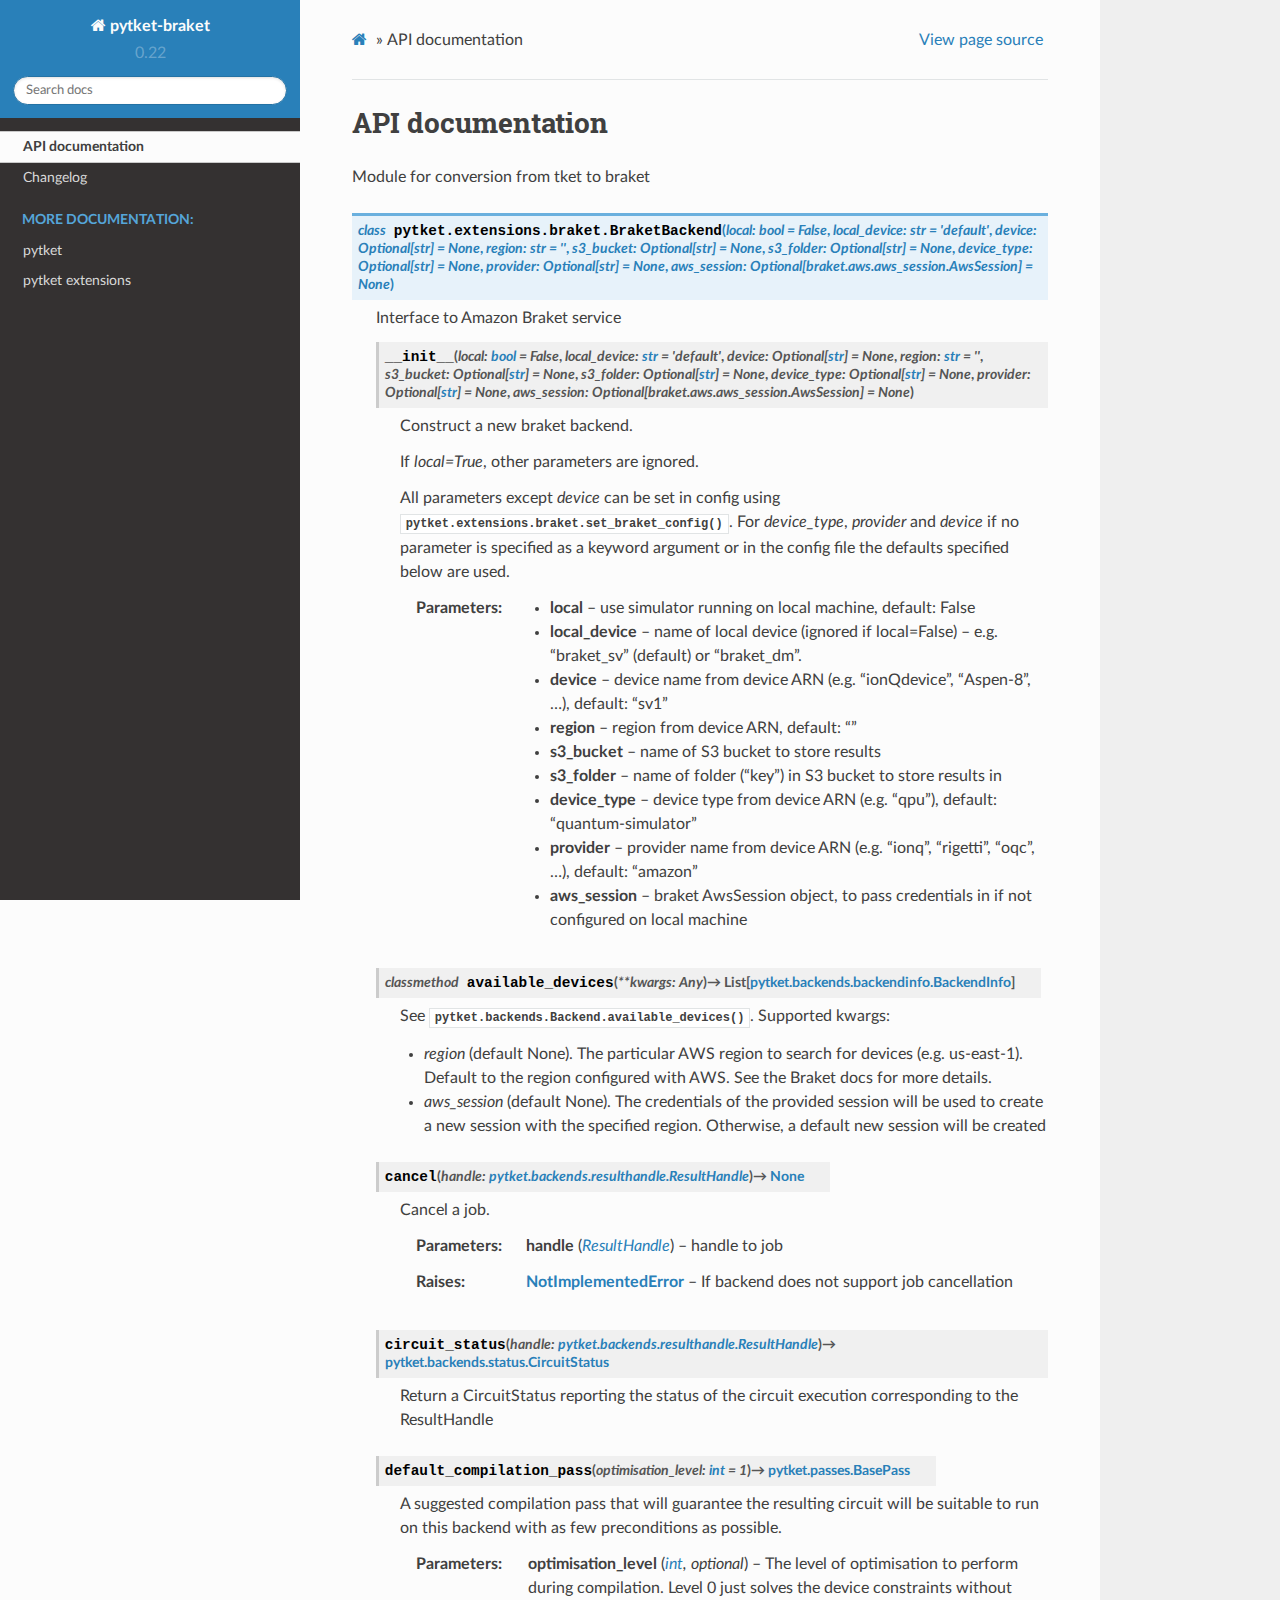
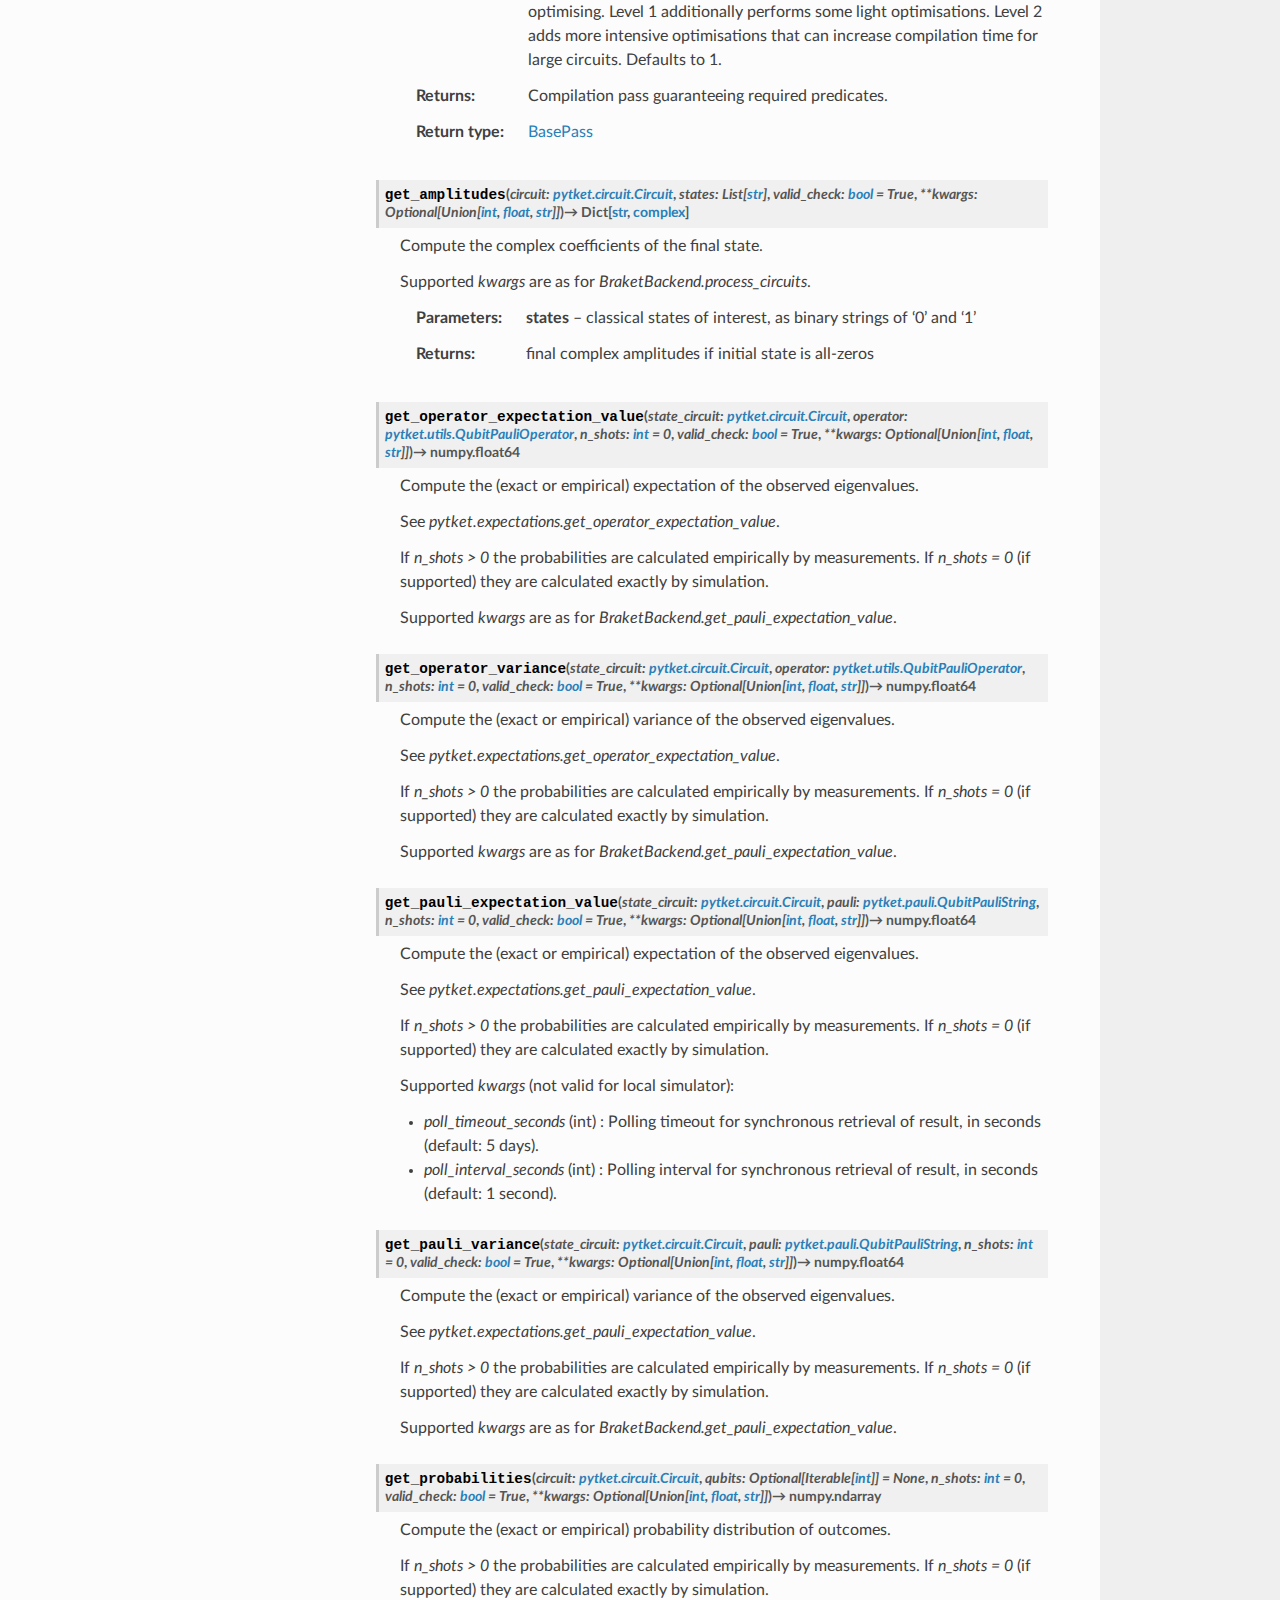
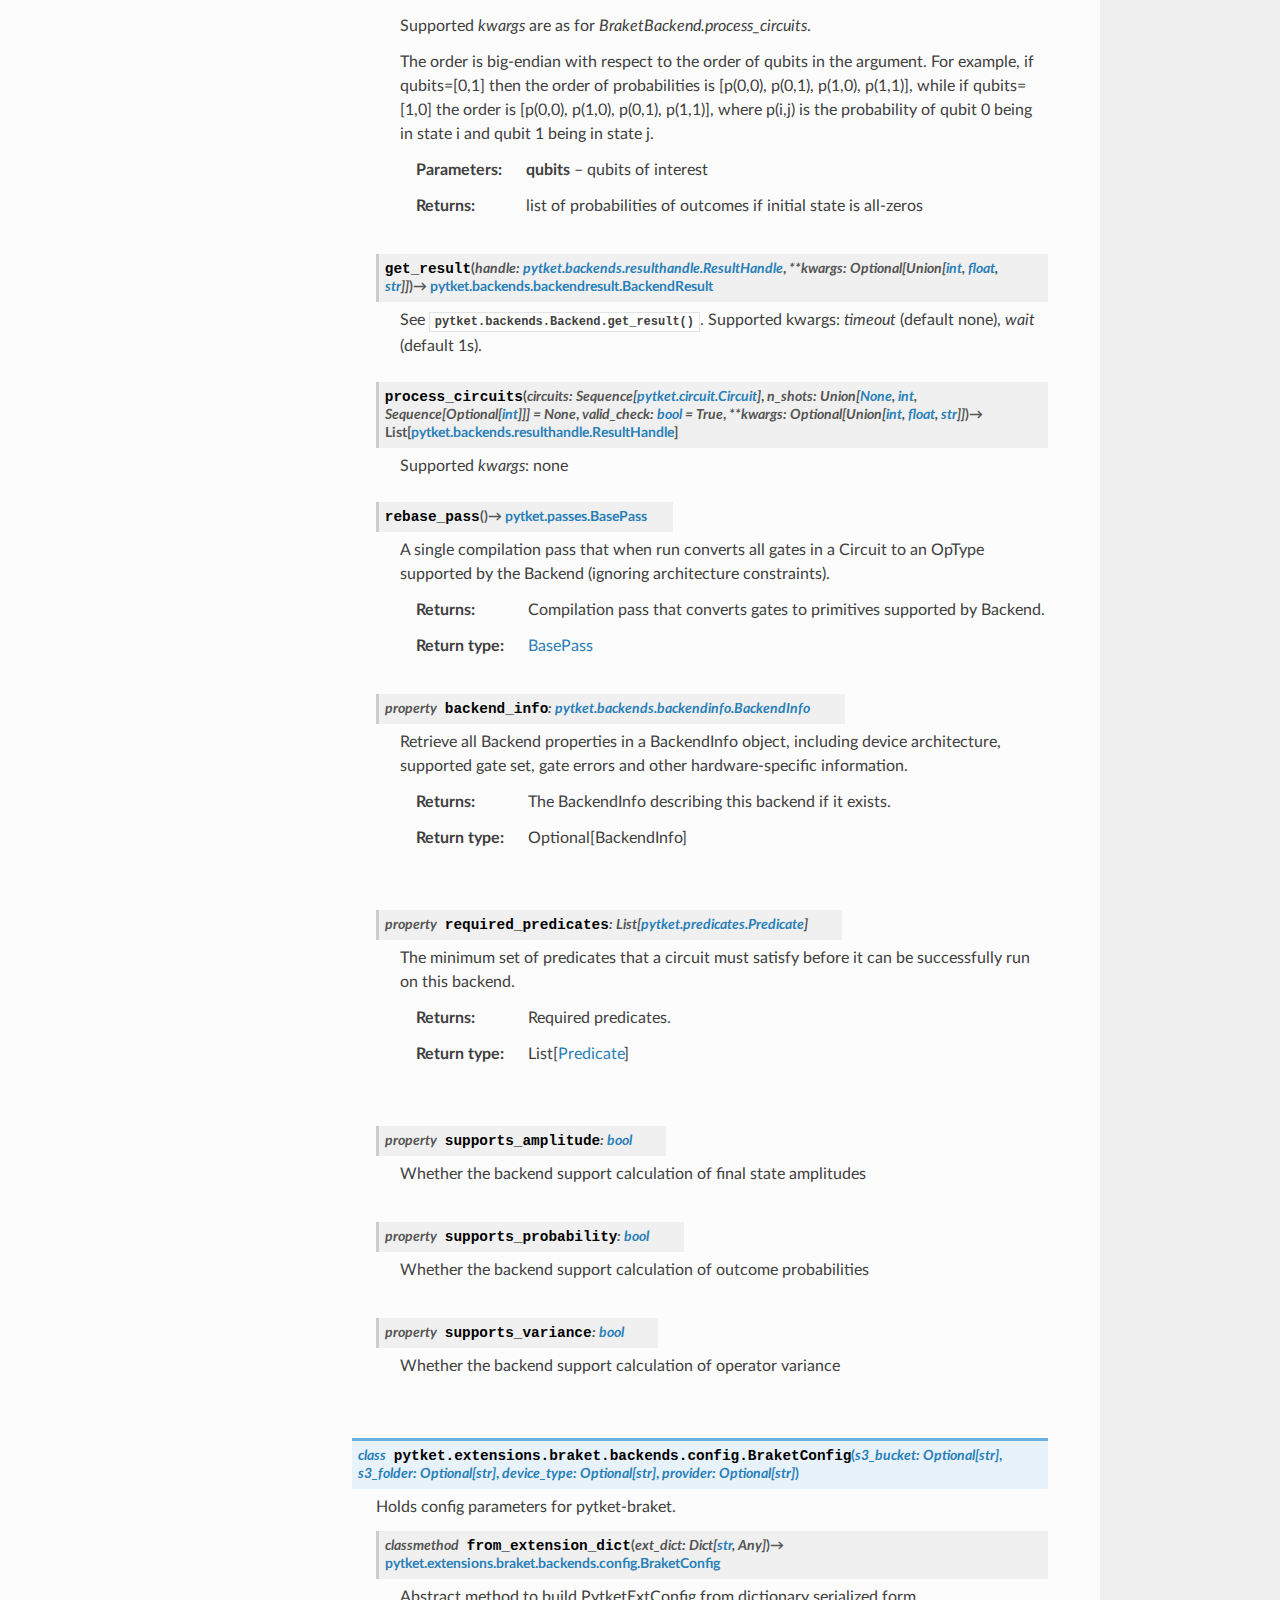
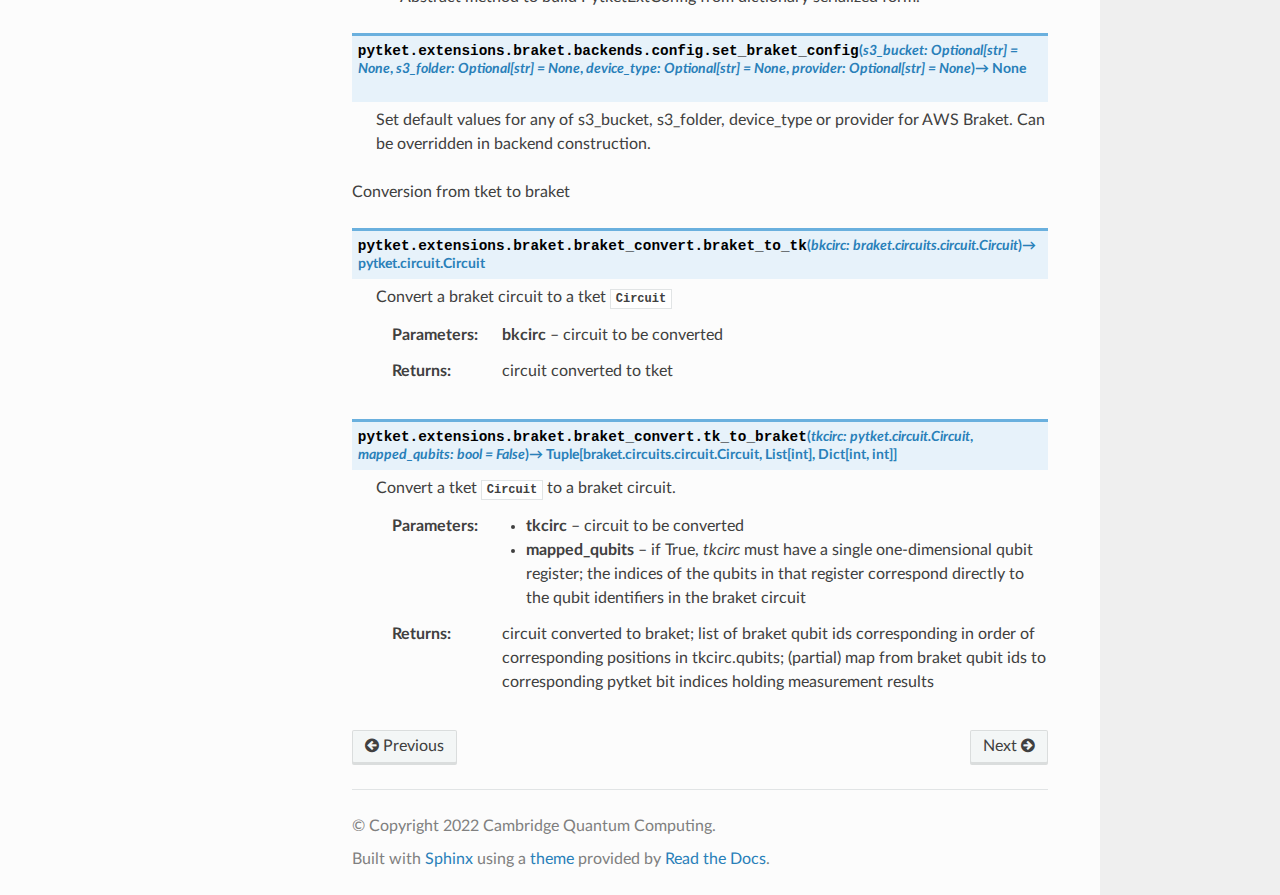
==== commit c64d0730: "Add generated documentation." ====
--- a/docs/api/api.html
+++ b/docs/api/api.html
@@ -4,7 +4,7 @@
   <meta charset="utf-8" /><meta name="generator" content="Docutils 0.17.1: http://docutils.sourceforge.net/" />
 
   <meta name="viewport" content="width=device-width, initial-scale=1.0" />
-  <title>API documentation &mdash; pytket-braket 0.21.1rc1 documentation</title>
+  <title>API documentation &mdash; pytket-braket 0.22.0 documentation</title>
       <link rel="stylesheet" href="_static/pygments.css" type="text/css" />
       <link rel="stylesheet" href="_static/css/theme.css" type="text/css" />
   <!--[if lt IE 9]>
@@ -30,7 +30,7 @@
             <a href="index.html" class="icon icon-home"> pytket-braket
           </a>
               <div class="version">
-                0.21
+                0.22
               </div>
 <div role="search">
   <form id="rtd-search-form" class="wy-form" action="search.html" method="get">
@@ -100,6 +100,7 @@
 “braket_sv” (default) or “braket_dm”.</p></li>
 <li><p><strong>device</strong> – device name from device ARN (e.g. “ionQdevice”, “Aspen-8”, …),
 default: “sv1”</p></li>
+<li><p><strong>region</strong> – region from device ARN, default: “”</p></li>
 <li><p><strong>s3_bucket</strong> – name of S3 bucket to store results</p></li>
 <li><p><strong>s3_folder</strong> – name of folder (“key”) in S3 bucket to store results in</p></li>
 <li><p><strong>device_type</strong> – device type from device ARN (e.g. “qpu”),
@@ -116,8 +117,8 @@
 
 <dl class="py method">
 <dt class="sig sig-object py" id="pytket.extensions.braket.BraketBackend.available_devices">
-<em class="property"><span class="pre">classmethod</span><span class="w"> </span></em><span class="sig-name descname"><span class="pre">available_devices</span></span><span class="sig-paren">(</span><em class="sig-param"><span class="o"><span class="pre">**</span></span><span class="n"><span class="pre">kwargs</span></span><span class="p"><span class="pre">:</span></span><span class="w"> </span><span class="n"><span class="pre">Any</span></span></em><span class="sig-paren">)</span> <span class="sig-return"><span class="sig-return-icon">&#x2192;</span> <span class="sig-return-typehint"><span class="pre">List</span><span class="p"><span class="pre">[</span></span><a class="reference external" href="https://cqcl.github.io/tket/pytket/api/backends.html#pytket.backends.backendinfo.BackendInfo" title="(in pytket v1.4)"><span class="pre">pytket.backends.backendinfo.BackendInfo</span></a><span class="p"><span class="pre">]</span></span></span></span><a class="headerlink" href="#pytket.extensions.braket.BraketBackend.available_devices" title="Permalink to this definition"></a></dt>
-<dd><p>See <a class="reference external" href="https://cqcl.github.io/tket/pytket/api/backends.html#pytket.backends.Backend.available_devices" title="(in pytket v1.4)"><code class="xref py py-meth docutils literal notranslate"><span class="pre">pytket.backends.Backend.available_devices()</span></code></a>.
+<em class="property"><span class="pre">classmethod</span><span class="w"> </span></em><span class="sig-name descname"><span class="pre">available_devices</span></span><span class="sig-paren">(</span><em class="sig-param"><span class="o"><span class="pre">**</span></span><span class="n"><span class="pre">kwargs</span></span><span class="p"><span class="pre">:</span></span><span class="w"> </span><span class="n"><span class="pre">Any</span></span></em><span class="sig-paren">)</span> <span class="sig-return"><span class="sig-return-icon">&#x2192;</span> <span class="sig-return-typehint"><span class="pre">List</span><span class="p"><span class="pre">[</span></span><a class="reference external" href="https://cqcl.github.io/tket/pytket/api/backends.html#pytket.backends.backendinfo.BackendInfo" title="(in pytket v1.6)"><span class="pre">pytket.backends.backendinfo.BackendInfo</span></a><span class="p"><span class="pre">]</span></span></span></span><a class="headerlink" href="#pytket.extensions.braket.BraketBackend.available_devices" title="Permalink to this definition"></a></dt>
+<dd><p>See <a class="reference external" href="https://cqcl.github.io/tket/pytket/api/backends.html#pytket.backends.Backend.available_devices" title="(in pytket v1.6)"><code class="xref py py-meth docutils literal notranslate"><span class="pre">pytket.backends.Backend.available_devices()</span></code></a>.
 Supported kwargs:</p>
 <ul class="simple">
 <li><p><cite>region</cite> (default None). The particular AWS region to search for
@@ -131,7 +132,7 @@
 
 <dl class="py method">
 <dt class="sig sig-object py" id="pytket.extensions.braket.BraketBackend.cancel">
-<span class="sig-name descname"><span class="pre">cancel</span></span><span class="sig-paren">(</span><em class="sig-param"><span class="n"><span class="pre">handle</span></span><span class="p"><span class="pre">:</span></span><span class="w"> </span><span class="n"><a class="reference external" href="https://cqcl.github.io/tket/pytket/api/backends.html#pytket.backends.resulthandle.ResultHandle" title="(in pytket v1.4)"><span class="pre">pytket.backends.resulthandle.ResultHandle</span></a></span></em><span class="sig-paren">)</span> <span class="sig-return"><span class="sig-return-icon">&#x2192;</span> <span class="sig-return-typehint"><a class="reference external" href="https://docs.python.org/3/library/constants.html#None" title="(in Python v3.10)"><span class="pre">None</span></a></span></span><a class="headerlink" href="#pytket.extensions.braket.BraketBackend.cancel" title="Permalink to this definition"></a></dt>
+<span class="sig-name descname"><span class="pre">cancel</span></span><span class="sig-paren">(</span><em class="sig-param"><span class="n"><span class="pre">handle</span></span><span class="p"><span class="pre">:</span></span><span class="w"> </span><span class="n"><a class="reference external" href="https://cqcl.github.io/tket/pytket/api/backends.html#pytket.backends.resulthandle.ResultHandle" title="(in pytket v1.6)"><span class="pre">pytket.backends.resulthandle.ResultHandle</span></a></span></em><span class="sig-paren">)</span> <span class="sig-return"><span class="sig-return-icon">&#x2192;</span> <span class="sig-return-typehint"><a class="reference external" href="https://docs.python.org/3/library/constants.html#None" title="(in Python v3.10)"><span class="pre">None</span></a></span></span><a class="headerlink" href="#pytket.extensions.braket.BraketBackend.cancel" title="Permalink to this definition"></a></dt>
 <dd><p>Cancel a job.</p>
 <dl class="field-list simple">
 <dt class="field-odd">Parameters</dt>
@@ -145,14 +146,14 @@
 
 <dl class="py method">
 <dt class="sig sig-object py" id="pytket.extensions.braket.BraketBackend.circuit_status">
-<span class="sig-name descname"><span class="pre">circuit_status</span></span><span class="sig-paren">(</span><em class="sig-param"><span class="n"><span class="pre">handle</span></span><span class="p"><span class="pre">:</span></span><span class="w"> </span><span class="n"><a class="reference external" href="https://cqcl.github.io/tket/pytket/api/backends.html#pytket.backends.resulthandle.ResultHandle" title="(in pytket v1.4)"><span class="pre">pytket.backends.resulthandle.ResultHandle</span></a></span></em><span class="sig-paren">)</span> <span class="sig-return"><span class="sig-return-icon">&#x2192;</span> <span class="sig-return-typehint"><a class="reference external" href="https://cqcl.github.io/tket/pytket/api/backends.html#pytket.backends.status.CircuitStatus" title="(in pytket v1.4)"><span class="pre">pytket.backends.status.CircuitStatus</span></a></span></span><a class="headerlink" href="#pytket.extensions.braket.BraketBackend.circuit_status" title="Permalink to this definition"></a></dt>
+<span class="sig-name descname"><span class="pre">circuit_status</span></span><span class="sig-paren">(</span><em class="sig-param"><span class="n"><span class="pre">handle</span></span><span class="p"><span class="pre">:</span></span><span class="w"> </span><span class="n"><a class="reference external" href="https://cqcl.github.io/tket/pytket/api/backends.html#pytket.backends.resulthandle.ResultHandle" title="(in pytket v1.6)"><span class="pre">pytket.backends.resulthandle.ResultHandle</span></a></span></em><span class="sig-paren">)</span> <span class="sig-return"><span class="sig-return-icon">&#x2192;</span> <span class="sig-return-typehint"><a class="reference external" href="https://cqcl.github.io/tket/pytket/api/backends.html#pytket.backends.status.CircuitStatus" title="(in pytket v1.6)"><span class="pre">pytket.backends.status.CircuitStatus</span></a></span></span><a class="headerlink" href="#pytket.extensions.braket.BraketBackend.circuit_status" title="Permalink to this definition"></a></dt>
 <dd><p>Return a CircuitStatus reporting the status of the circuit execution
 corresponding to the ResultHandle</p>
 </dd></dl>
 
 <dl class="py method">
 <dt class="sig sig-object py" id="pytket.extensions.braket.BraketBackend.default_compilation_pass">
-<span class="sig-name descname"><span class="pre">default_compilation_pass</span></span><span class="sig-paren">(</span><em class="sig-param"><span class="n"><span class="pre">optimisation_level</span></span><span class="p"><span class="pre">:</span></span><span class="w"> </span><span class="n"><a class="reference external" href="https://docs.python.org/3/library/functions.html#int" title="(in Python v3.10)"><span class="pre">int</span></a></span><span class="w"> </span><span class="o"><span class="pre">=</span></span><span class="w"> </span><span class="default_value"><span class="pre">1</span></span></em><span class="sig-paren">)</span> <span class="sig-return"><span class="sig-return-icon">&#x2192;</span> <span class="sig-return-typehint"><a class="reference external" href="https://cqcl.github.io/tket/pytket/api/passes.html#pytket.passes.BasePass" title="(in pytket v1.4)"><span class="pre">pytket.passes.BasePass</span></a></span></span><a class="headerlink" href="#pytket.extensions.braket.BraketBackend.default_compilation_pass" title="Permalink to this definition"></a></dt>
+<span class="sig-name descname"><span class="pre">default_compilation_pass</span></span><span class="sig-paren">(</span><em class="sig-param"><span class="n"><span class="pre">optimisation_level</span></span><span class="p"><span class="pre">:</span></span><span class="w"> </span><span class="n"><a class="reference external" href="https://docs.python.org/3/library/functions.html#int" title="(in Python v3.10)"><span class="pre">int</span></a></span><span class="w"> </span><span class="o"><span class="pre">=</span></span><span class="w"> </span><span class="default_value"><span class="pre">1</span></span></em><span class="sig-paren">)</span> <span class="sig-return"><span class="sig-return-icon">&#x2192;</span> <span class="sig-return-typehint"><a class="reference external" href="https://cqcl.github.io/tket/pytket/api/passes.html#pytket.passes.BasePass" title="(in pytket v1.6)"><span class="pre">pytket.passes.BasePass</span></a></span></span><a class="headerlink" href="#pytket.extensions.braket.BraketBackend.default_compilation_pass" title="Permalink to this definition"></a></dt>
 <dd><p>A suggested compilation pass that will guarantee the resulting circuit
 will be suitable to run on this backend with as few preconditions as
 possible.</p>
@@ -175,7 +176,7 @@
 
 <dl class="py method">
 <dt class="sig sig-object py" id="pytket.extensions.braket.BraketBackend.get_amplitudes">
-<span class="sig-name descname"><span class="pre">get_amplitudes</span></span><span class="sig-paren">(</span><em class="sig-param"><span class="n"><span class="pre">circuit</span></span><span class="p"><span class="pre">:</span></span><span class="w"> </span><span class="n"><a class="reference external" href="https://cqcl.github.io/tket/pytket/api/circuit_class.html#pytket.circuit.Circuit" title="(in pytket v1.4)"><span class="pre">pytket.circuit.Circuit</span></a></span></em>, <em class="sig-param"><span class="n"><span class="pre">states</span></span><span class="p"><span class="pre">:</span></span><span class="w"> </span><span class="n"><span class="pre">List</span><span class="p"><span class="pre">[</span></span><a class="reference external" href="https://docs.python.org/3/library/stdtypes.html#str" title="(in Python v3.10)"><span class="pre">str</span></a><span class="p"><span class="pre">]</span></span></span></em>, <em class="sig-param"><span class="n"><span class="pre">valid_check</span></span><span class="p"><span class="pre">:</span></span><span class="w"> </span><span class="n"><a class="reference external" href="https://docs.python.org/3/library/functions.html#bool" title="(in Python v3.10)"><span class="pre">bool</span></a></span><span class="w"> </span><span class="o"><span class="pre">=</span></span><span class="w"> </span><span class="default_value"><span class="pre">True</span></span></em>, <em class="sig-param"><span class="o"><span class="pre">**</span></span><span class="n"><span class="pre">kwargs</span></span><span class="p"><span class="pre">:</span></span><span class="w"> </span><span class="n"><span class="pre">Optional</span><span class="p"><span class="pre">[</span></span><span class="pre">Union</span><span class="p"><span class="pre">[</span></span><a class="reference external" href="https://docs.python.org/3/library/functions.html#int" title="(in Python v3.10)"><span class="pre">int</span></a><span class="p"><span class="pre">,</span></span><span class="w"> </span><a class="reference external" href="https://docs.python.org/3/library/functions.html#float" title="(in Python v3.10)"><span class="pre">float</span></a><span class="p"><span class="pre">,</span></span><span class="w"> </span><a class="reference external" href="https://docs.python.org/3/library/stdtypes.html#str" title="(in Python v3.10)"><span class="pre">str</span></a><span class="p"><span class="pre">]</span></span><span class="p"><span class="pre">]</span></span></span></em><span class="sig-paren">)</span> <span class="sig-return"><span class="sig-return-icon">&#x2192;</span> <span class="sig-return-typehint"><span class="pre">Dict</span><span class="p"><span class="pre">[</span></span><a class="reference external" href="https://docs.python.org/3/library/stdtypes.html#str" title="(in Python v3.10)"><span class="pre">str</span></a><span class="p"><span class="pre">,</span></span><span class="w"> </span><a class="reference external" href="https://docs.python.org/3/library/functions.html#complex" title="(in Python v3.10)"><span class="pre">complex</span></a><span class="p"><span class="pre">]</span></span></span></span><a class="headerlink" href="#pytket.extensions.braket.BraketBackend.get_amplitudes" title="Permalink to this definition"></a></dt>
+<span class="sig-name descname"><span class="pre">get_amplitudes</span></span><span class="sig-paren">(</span><em class="sig-param"><span class="n"><span class="pre">circuit</span></span><span class="p"><span class="pre">:</span></span><span class="w"> </span><span class="n"><a class="reference external" href="https://cqcl.github.io/tket/pytket/api/circuit_class.html#pytket.circuit.Circuit" title="(in pytket v1.6)"><span class="pre">pytket.circuit.Circuit</span></a></span></em>, <em class="sig-param"><span class="n"><span class="pre">states</span></span><span class="p"><span class="pre">:</span></span><span class="w"> </span><span class="n"><span class="pre">List</span><span class="p"><span class="pre">[</span></span><a class="reference external" href="https://docs.python.org/3/library/stdtypes.html#str" title="(in Python v3.10)"><span class="pre">str</span></a><span class="p"><span class="pre">]</span></span></span></em>, <em class="sig-param"><span class="n"><span class="pre">valid_check</span></span><span class="p"><span class="pre">:</span></span><span class="w"> </span><span class="n"><a class="reference external" href="https://docs.python.org/3/library/functions.html#bool" title="(in Python v3.10)"><span class="pre">bool</span></a></span><span class="w"> </span><span class="o"><span class="pre">=</span></span><span class="w"> </span><span class="default_value"><span class="pre">True</span></span></em>, <em class="sig-param"><span class="o"><span class="pre">**</span></span><span class="n"><span class="pre">kwargs</span></span><span class="p"><span class="pre">:</span></span><span class="w"> </span><span class="n"><span class="pre">Optional</span><span class="p"><span class="pre">[</span></span><span class="pre">Union</span><span class="p"><span class="pre">[</span></span><a class="reference external" href="https://docs.python.org/3/library/functions.html#int" title="(in Python v3.10)"><span class="pre">int</span></a><span class="p"><span class="pre">,</span></span><span class="w"> </span><a class="reference external" href="https://docs.python.org/3/library/functions.html#float" title="(in Python v3.10)"><span class="pre">float</span></a><span class="p"><span class="pre">,</span></span><span class="w"> </span><a class="reference external" href="https://docs.python.org/3/library/stdtypes.html#str" title="(in Python v3.10)"><span class="pre">str</span></a><span class="p"><span class="pre">]</span></span><span class="p"><span class="pre">]</span></span></span></em><span class="sig-paren">)</span> <span class="sig-return"><span class="sig-return-icon">&#x2192;</span> <span class="sig-return-typehint"><span class="pre">Dict</span><span class="p"><span class="pre">[</span></span><a class="reference external" href="https://docs.python.org/3/library/stdtypes.html#str" title="(in Python v3.10)"><span class="pre">str</span></a><span class="p"><span class="pre">,</span></span><span class="w"> </span><a class="reference external" href="https://docs.python.org/3/library/functions.html#complex" title="(in Python v3.10)"><span class="pre">complex</span></a><span class="p"><span class="pre">]</span></span></span></span><a class="headerlink" href="#pytket.extensions.braket.BraketBackend.get_amplitudes" title="Permalink to this definition"></a></dt>
 <dd><p>Compute the complex coefficients of the final state.</p>
 <p>Supported <cite>kwargs</cite> are as for <cite>BraketBackend.process_circuits</cite>.</p>
 <dl class="field-list simple">
@@ -190,7 +191,7 @@
 
 <dl class="py method">
 <dt class="sig sig-object py" id="pytket.extensions.braket.BraketBackend.get_operator_expectation_value">
-<span class="sig-name descname"><span class="pre">get_operator_expectation_value</span></span><span class="sig-paren">(</span><em class="sig-param"><span class="n"><span class="pre">state_circuit</span></span><span class="p"><span class="pre">:</span></span><span class="w"> </span><span class="n"><a class="reference external" href="https://cqcl.github.io/tket/pytket/api/circuit_class.html#pytket.circuit.Circuit" title="(in pytket v1.4)"><span class="pre">pytket.circuit.Circuit</span></a></span></em>, <em class="sig-param"><span class="n"><span class="pre">operator</span></span><span class="p"><span class="pre">:</span></span><span class="w"> </span><span class="n"><a class="reference external" href="https://cqcl.github.io/tket/pytket/api/utils.html#pytket.utils.QubitPauliOperator" title="(in pytket v1.4)"><span class="pre">pytket.utils.QubitPauliOperator</span></a></span></em>, <em class="sig-param"><span class="n"><span class="pre">n_shots</span></span><span class="p"><span class="pre">:</span></span><span class="w"> </span><span class="n"><a class="reference external" href="https://docs.python.org/3/library/functions.html#int" title="(in Python v3.10)"><span class="pre">int</span></a></span><span class="w"> </span><span class="o"><span class="pre">=</span></span><span class="w"> </span><span class="default_value"><span class="pre">0</span></span></em>, <em class="sig-param"><span class="n"><span class="pre">valid_check</span></span><span class="p"><span class="pre">:</span></span><span class="w"> </span><span class="n"><a class="reference external" href="https://docs.python.org/3/library/functions.html#bool" title="(in Python v3.10)"><span class="pre">bool</span></a></span><span class="w"> </span><span class="o"><span class="pre">=</span></span><span class="w"> </span><span class="default_value"><span class="pre">True</span></span></em>, <em class="sig-param"><span class="o"><span class="pre">**</span></span><span class="n"><span class="pre">kwargs</span></span><span class="p"><span class="pre">:</span></span><span class="w"> </span><span class="n"><span class="pre">Optional</span><span class="p"><span class="pre">[</span></span><span class="pre">Union</span><span class="p"><span class="pre">[</span></span><a class="reference external" href="https://docs.python.org/3/library/functions.html#int" title="(in Python v3.10)"><span class="pre">int</span></a><span class="p"><span class="pre">,</span></span><span class="w"> </span><a class="reference external" href="https://docs.python.org/3/library/functions.html#float" title="(in Python v3.10)"><span class="pre">float</span></a><span class="p"><span class="pre">,</span></span><span class="w"> </span><a class="reference external" href="https://docs.python.org/3/library/stdtypes.html#str" title="(in Python v3.10)"><span class="pre">str</span></a><span class="p"><span class="pre">]</span></span><span class="p"><span class="pre">]</span></span></span></em><span class="sig-paren">)</span> <span class="sig-return"><span class="sig-return-icon">&#x2192;</span> <span class="sig-return-typehint"><span class="pre">numpy.float64</span></span></span><a class="headerlink" href="#pytket.extensions.braket.BraketBackend.get_operator_expectation_value" title="Permalink to this definition"></a></dt>
+<span class="sig-name descname"><span class="pre">get_operator_expectation_value</span></span><span class="sig-paren">(</span><em class="sig-param"><span class="n"><span class="pre">state_circuit</span></span><span class="p"><span class="pre">:</span></span><span class="w"> </span><span class="n"><a class="reference external" href="https://cqcl.github.io/tket/pytket/api/circuit_class.html#pytket.circuit.Circuit" title="(in pytket v1.6)"><span class="pre">pytket.circuit.Circuit</span></a></span></em>, <em class="sig-param"><span class="n"><span class="pre">operator</span></span><span class="p"><span class="pre">:</span></span><span class="w"> </span><span class="n"><a class="reference external" href="https://cqcl.github.io/tket/pytket/api/utils.html#pytket.utils.QubitPauliOperator" title="(in pytket v1.6)"><span class="pre">pytket.utils.QubitPauliOperator</span></a></span></em>, <em class="sig-param"><span class="n"><span class="pre">n_shots</span></span><span class="p"><span class="pre">:</span></span><span class="w"> </span><span class="n"><a class="reference external" href="https://docs.python.org/3/library/functions.html#int" title="(in Python v3.10)"><span class="pre">int</span></a></span><span class="w"> </span><span class="o"><span class="pre">=</span></span><span class="w"> </span><span class="default_value"><span class="pre">0</span></span></em>, <em class="sig-param"><span class="n"><span class="pre">valid_check</span></span><span class="p"><span class="pre">:</span></span><span class="w"> </span><span class="n"><a class="reference external" href="https://docs.python.org/3/library/functions.html#bool" title="(in Python v3.10)"><span class="pre">bool</span></a></span><span class="w"> </span><span class="o"><span class="pre">=</span></span><span class="w"> </span><span class="default_value"><span class="pre">True</span></span></em>, <em class="sig-param"><span class="o"><span class="pre">**</span></span><span class="n"><span class="pre">kwargs</span></span><span class="p"><span class="pre">:</span></span><span class="w"> </span><span class="n"><span class="pre">Optional</span><span class="p"><span class="pre">[</span></span><span class="pre">Union</span><span class="p"><span class="pre">[</span></span><a class="reference external" href="https://docs.python.org/3/library/functions.html#int" title="(in Python v3.10)"><span class="pre">int</span></a><span class="p"><span class="pre">,</span></span><span class="w"> </span><a class="reference external" href="https://docs.python.org/3/library/functions.html#float" title="(in Python v3.10)"><span class="pre">float</span></a><span class="p"><span class="pre">,</span></span><span class="w"> </span><a class="reference external" href="https://docs.python.org/3/library/stdtypes.html#str" title="(in Python v3.10)"><span class="pre">str</span></a><span class="p"><span class="pre">]</span></span><span class="p"><span class="pre">]</span></span></span></em><span class="sig-paren">)</span> <span class="sig-return"><span class="sig-return-icon">&#x2192;</span> <span class="sig-return-typehint"><span class="pre">numpy.float64</span></span></span><a class="headerlink" href="#pytket.extensions.braket.BraketBackend.get_operator_expectation_value" title="Permalink to this definition"></a></dt>
 <dd><p>Compute the (exact or empirical) expectation of the observed eigenvalues.</p>
 <p>See <cite>pytket.expectations.get_operator_expectation_value</cite>.</p>
 <p>If <cite>n_shots &gt; 0</cite> the probabilities are calculated empirically by measurements.
@@ -200,7 +201,7 @@
 
 <dl class="py method">
 <dt class="sig sig-object py" id="pytket.extensions.braket.BraketBackend.get_operator_variance">
-<span class="sig-name descname"><span class="pre">get_operator_variance</span></span><span class="sig-paren">(</span><em class="sig-param"><span class="n"><span class="pre">state_circuit</span></span><span class="p"><span class="pre">:</span></span><span class="w"> </span><span class="n"><a class="reference external" href="https://cqcl.github.io/tket/pytket/api/circuit_class.html#pytket.circuit.Circuit" title="(in pytket v1.4)"><span class="pre">pytket.circuit.Circuit</span></a></span></em>, <em class="sig-param"><span class="n"><span class="pre">operator</span></span><span class="p"><span class="pre">:</span></span><span class="w"> </span><span class="n"><a class="reference external" href="https://cqcl.github.io/tket/pytket/api/utils.html#pytket.utils.QubitPauliOperator" title="(in pytket v1.4)"><span class="pre">pytket.utils.QubitPauliOperator</span></a></span></em>, <em class="sig-param"><span class="n"><span class="pre">n_shots</span></span><span class="p"><span class="pre">:</span></span><span class="w"> </span><span class="n"><a class="reference external" href="https://docs.python.org/3/library/functions.html#int" title="(in Python v3.10)"><span class="pre">int</span></a></span><span class="w"> </span><span class="o"><span class="pre">=</span></span><span class="w"> </span><span class="default_value"><span class="pre">0</span></span></em>, <em class="sig-param"><span class="n"><span class="pre">valid_check</span></span><span class="p"><span class="pre">:</span></span><span class="w"> </span><span class="n"><a class="reference external" href="https://docs.python.org/3/library/functions.html#bool" title="(in Python v3.10)"><span class="pre">bool</span></a></span><span class="w"> </span><span class="o"><span class="pre">=</span></span><span class="w"> </span><span class="default_value"><span class="pre">True</span></span></em>, <em class="sig-param"><span class="o"><span class="pre">**</span></span><span class="n"><span class="pre">kwargs</span></span><span class="p"><span class="pre">:</span></span><span class="w"> </span><span class="n"><span class="pre">Optional</span><span class="p"><span class="pre">[</span></span><span class="pre">Union</span><span class="p"><span class="pre">[</span></span><a class="reference external" href="https://docs.python.org/3/library/functions.html#int" title="(in Python v3.10)"><span class="pre">int</span></a><span class="p"><span class="pre">,</span></span><span class="w"> </span><a class="reference external" href="https://docs.python.org/3/library/functions.html#float" title="(in Python v3.10)"><span class="pre">float</span></a><span class="p"><span class="pre">,</span></span><span class="w"> </span><a class="reference external" href="https://docs.python.org/3/library/stdtypes.html#str" title="(in Python v3.10)"><span class="pre">str</span></a><span class="p"><span class="pre">]</span></span><span class="p"><span class="pre">]</span></span></span></em><span class="sig-paren">)</span> <span class="sig-return"><span class="sig-return-icon">&#x2192;</span> <span class="sig-return-typehint"><span class="pre">numpy.float64</span></span></span><a class="headerlink" href="#pytket.extensions.braket.BraketBackend.get_operator_variance" title="Permalink to this definition"></a></dt>
+<span class="sig-name descname"><span class="pre">get_operator_variance</span></span><span class="sig-paren">(</span><em class="sig-param"><span class="n"><span class="pre">state_circuit</span></span><span class="p"><span class="pre">:</span></span><span class="w"> </span><span class="n"><a class="reference external" href="https://cqcl.github.io/tket/pytket/api/circuit_class.html#pytket.circuit.Circuit" title="(in pytket v1.6)"><span class="pre">pytket.circuit.Circuit</span></a></span></em>, <em class="sig-param"><span class="n"><span class="pre">operator</span></span><span class="p"><span class="pre">:</span></span><span class="w"> </span><span class="n"><a class="reference external" href="https://cqcl.github.io/tket/pytket/api/utils.html#pytket.utils.QubitPauliOperator" title="(in pytket v1.6)"><span class="pre">pytket.utils.QubitPauliOperator</span></a></span></em>, <em class="sig-param"><span class="n"><span class="pre">n_shots</span></span><span class="p"><span class="pre">:</span></span><span class="w"> </span><span class="n"><a class="reference external" href="https://docs.python.org/3/library/functions.html#int" title="(in Python v3.10)"><span class="pre">int</span></a></span><span class="w"> </span><span class="o"><span class="pre">=</span></span><span class="w"> </span><span class="default_value"><span class="pre">0</span></span></em>, <em class="sig-param"><span class="n"><span class="pre">valid_check</span></span><span class="p"><span class="pre">:</span></span><span class="w"> </span><span class="n"><a class="reference external" href="https://docs.python.org/3/library/functions.html#bool" title="(in Python v3.10)"><span class="pre">bool</span></a></span><span class="w"> </span><span class="o"><span class="pre">=</span></span><span class="w"> </span><span class="default_value"><span class="pre">True</span></span></em>, <em class="sig-param"><span class="o"><span class="pre">**</span></span><span class="n"><span class="pre">kwargs</span></span><span class="p"><span class="pre">:</span></span><span class="w"> </span><span class="n"><span class="pre">Optional</span><span class="p"><span class="pre">[</span></span><span class="pre">Union</span><span class="p"><span class="pre">[</span></span><a class="reference external" href="https://docs.python.org/3/library/functions.html#int" title="(in Python v3.10)"><span class="pre">int</span></a><span class="p"><span class="pre">,</span></span><span class="w"> </span><a class="reference external" href="https://docs.python.org/3/library/functions.html#float" title="(in Python v3.10)"><span class="pre">float</span></a><span class="p"><span class="pre">,</span></span><span class="w"> </span><a class="reference external" href="https://docs.python.org/3/library/stdtypes.html#str" title="(in Python v3.10)"><span class="pre">str</span></a><span class="p"><span class="pre">]</span></span><span class="p"><span class="pre">]</span></span></span></em><span class="sig-paren">)</span> <span class="sig-return"><span class="sig-return-icon">&#x2192;</span> <span class="sig-return-typehint"><span class="pre">numpy.float64</span></span></span><a class="headerlink" href="#pytket.extensions.braket.BraketBackend.get_operator_variance" title="Permalink to this definition"></a></dt>
 <dd><p>Compute the (exact or empirical) variance of the observed eigenvalues.</p>
 <p>See <cite>pytket.expectations.get_operator_expectation_value</cite>.</p>
 <p>If <cite>n_shots &gt; 0</cite> the probabilities are calculated empirically by measurements.
@@ -210,7 +211,7 @@
 
 <dl class="py method">
 <dt class="sig sig-object py" id="pytket.extensions.braket.BraketBackend.get_pauli_expectation_value">
-<span class="sig-name descname"><span class="pre">get_pauli_expectation_value</span></span><span class="sig-paren">(</span><em class="sig-param"><span class="n"><span class="pre">state_circuit</span></span><span class="p"><span class="pre">:</span></span><span class="w"> </span><span class="n"><a class="reference external" href="https://cqcl.github.io/tket/pytket/api/circuit_class.html#pytket.circuit.Circuit" title="(in pytket v1.4)"><span class="pre">pytket.circuit.Circuit</span></a></span></em>, <em class="sig-param"><span class="n"><span class="pre">pauli</span></span><span class="p"><span class="pre">:</span></span><span class="w"> </span><span class="n"><a class="reference external" href="https://cqcl.github.io/tket/pytket/api/pauli.html#pytket.pauli.QubitPauliString" title="(in pytket v1.4)"><span class="pre">pytket.pauli.QubitPauliString</span></a></span></em>, <em class="sig-param"><span class="n"><span class="pre">n_shots</span></span><span class="p"><span class="pre">:</span></span><span class="w"> </span><span class="n"><a class="reference external" href="https://docs.python.org/3/library/functions.html#int" title="(in Python v3.10)"><span class="pre">int</span></a></span><span class="w"> </span><span class="o"><span class="pre">=</span></span><span class="w"> </span><span class="default_value"><span class="pre">0</span></span></em>, <em class="sig-param"><span class="n"><span class="pre">valid_check</span></span><span class="p"><span class="pre">:</span></span><span class="w"> </span><span class="n"><a class="reference external" href="https://docs.python.org/3/library/functions.html#bool" title="(in Python v3.10)"><span class="pre">bool</span></a></span><span class="w"> </span><span class="o"><span class="pre">=</span></span><span class="w"> </span><span class="default_value"><span class="pre">True</span></span></em>, <em class="sig-param"><span class="o"><span class="pre">**</span></span><span class="n"><span class="pre">kwargs</span></span><span class="p"><span class="pre">:</span></span><span class="w"> </span><span class="n"><span class="pre">Optional</span><span class="p"><span class="pre">[</span></span><span class="pre">Union</span><span class="p"><span class="pre">[</span></span><a class="reference external" href="https://docs.python.org/3/library/functions.html#int" title="(in Python v3.10)"><span class="pre">int</span></a><span class="p"><span class="pre">,</span></span><span class="w"> </span><a class="reference external" href="https://docs.python.org/3/library/functions.html#float" title="(in Python v3.10)"><span class="pre">float</span></a><span class="p"><span class="pre">,</span></span><span class="w"> </span><a class="reference external" href="https://docs.python.org/3/library/stdtypes.html#str" title="(in Python v3.10)"><span class="pre">str</span></a><span class="p"><span class="pre">]</span></span><span class="p"><span class="pre">]</span></span></span></em><span class="sig-paren">)</span> <span class="sig-return"><span class="sig-return-icon">&#x2192;</span> <span class="sig-return-typehint"><span class="pre">numpy.float64</span></span></span><a class="headerlink" href="#pytket.extensions.braket.BraketBackend.get_pauli_expectation_value" title="Permalink to this definition"></a></dt>
+<span class="sig-name descname"><span class="pre">get_pauli_expectation_value</span></span><span class="sig-paren">(</span><em class="sig-param"><span class="n"><span class="pre">state_circuit</span></span><span class="p"><span class="pre">:</span></span><span class="w"> </span><span class="n"><a class="reference external" href="https://cqcl.github.io/tket/pytket/api/circuit_class.html#pytket.circuit.Circuit" title="(in pytket v1.6)"><span class="pre">pytket.circuit.Circuit</span></a></span></em>, <em class="sig-param"><span class="n"><span class="pre">pauli</span></span><span class="p"><span class="pre">:</span></span><span class="w"> </span><span class="n"><a class="reference external" href="https://cqcl.github.io/tket/pytket/api/pauli.html#pytket.pauli.QubitPauliString" title="(in pytket v1.6)"><span class="pre">pytket.pauli.QubitPauliString</span></a></span></em>, <em class="sig-param"><span class="n"><span class="pre">n_shots</span></span><span class="p"><span class="pre">:</span></span><span class="w"> </span><span class="n"><a class="reference external" href="https://docs.python.org/3/library/functions.html#int" title="(in Python v3.10)"><span class="pre">int</span></a></span><span class="w"> </span><span class="o"><span class="pre">=</span></span><span class="w"> </span><span class="default_value"><span class="pre">0</span></span></em>, <em class="sig-param"><span class="n"><span class="pre">valid_check</span></span><span class="p"><span class="pre">:</span></span><span class="w"> </span><span class="n"><a class="reference external" href="https://docs.python.org/3/library/functions.html#bool" title="(in Python v3.10)"><span class="pre">bool</span></a></span><span class="w"> </span><span class="o"><span class="pre">=</span></span><span class="w"> </span><span class="default_value"><span class="pre">True</span></span></em>, <em class="sig-param"><span class="o"><span class="pre">**</span></span><span class="n"><span class="pre">kwargs</span></span><span class="p"><span class="pre">:</span></span><span class="w"> </span><span class="n"><span class="pre">Optional</span><span class="p"><span class="pre">[</span></span><span class="pre">Union</span><span class="p"><span class="pre">[</span></span><a class="reference external" href="https://docs.python.org/3/library/functions.html#int" title="(in Python v3.10)"><span class="pre">int</span></a><span class="p"><span class="pre">,</span></span><span class="w"> </span><a class="reference external" href="https://docs.python.org/3/library/functions.html#float" title="(in Python v3.10)"><span class="pre">float</span></a><span class="p"><span class="pre">,</span></span><span class="w"> </span><a class="reference external" href="https://docs.python.org/3/library/stdtypes.html#str" title="(in Python v3.10)"><span class="pre">str</span></a><span class="p"><span class="pre">]</span></span><span class="p"><span class="pre">]</span></span></span></em><span class="sig-paren">)</span> <span class="sig-return"><span class="sig-return-icon">&#x2192;</span> <span class="sig-return-typehint"><span class="pre">numpy.float64</span></span></span><a class="headerlink" href="#pytket.extensions.braket.BraketBackend.get_pauli_expectation_value" title="Permalink to this definition"></a></dt>
 <dd><p>Compute the (exact or empirical) expectation of the observed eigenvalues.</p>
 <p>See <cite>pytket.expectations.get_pauli_expectation_value</cite>.</p>
 <p>If <cite>n_shots &gt; 0</cite> the probabilities are calculated empirically by measurements.
@@ -226,7 +227,7 @@
 
 <dl class="py method">
 <dt class="sig sig-object py" id="pytket.extensions.braket.BraketBackend.get_pauli_variance">
-<span class="sig-name descname"><span class="pre">get_pauli_variance</span></span><span class="sig-paren">(</span><em class="sig-param"><span class="n"><span class="pre">state_circuit</span></span><span class="p"><span class="pre">:</span></span><span class="w"> </span><span class="n"><a class="reference external" href="https://cqcl.github.io/tket/pytket/api/circuit_class.html#pytket.circuit.Circuit" title="(in pytket v1.4)"><span class="pre">pytket.circuit.Circuit</span></a></span></em>, <em class="sig-param"><span class="n"><span class="pre">pauli</span></span><span class="p"><span class="pre">:</span></span><span class="w"> </span><span class="n"><a class="reference external" href="https://cqcl.github.io/tket/pytket/api/pauli.html#pytket.pauli.QubitPauliString" title="(in pytket v1.4)"><span class="pre">pytket.pauli.QubitPauliString</span></a></span></em>, <em class="sig-param"><span class="n"><span class="pre">n_shots</span></span><span class="p"><span class="pre">:</span></span><span class="w"> </span><span class="n"><a class="reference external" href="https://docs.python.org/3/library/functions.html#int" title="(in Python v3.10)"><span class="pre">int</span></a></span><span class="w"> </span><span class="o"><span class="pre">=</span></span><span class="w"> </span><span class="default_value"><span class="pre">0</span></span></em>, <em class="sig-param"><span class="n"><span class="pre">valid_check</span></span><span class="p"><span class="pre">:</span></span><span class="w"> </span><span class="n"><a class="reference external" href="https://docs.python.org/3/library/functions.html#bool" title="(in Python v3.10)"><span class="pre">bool</span></a></span><span class="w"> </span><span class="o"><span class="pre">=</span></span><span class="w"> </span><span class="default_value"><span class="pre">True</span></span></em>, <em class="sig-param"><span class="o"><span class="pre">**</span></span><span class="n"><span class="pre">kwargs</span></span><span class="p"><span class="pre">:</span></span><span class="w"> </span><span class="n"><span class="pre">Optional</span><span class="p"><span class="pre">[</span></span><span class="pre">Union</span><span class="p"><span class="pre">[</span></span><a class="reference external" href="https://docs.python.org/3/library/functions.html#int" title="(in Python v3.10)"><span class="pre">int</span></a><span class="p"><span class="pre">,</span></span><span class="w"> </span><a class="reference external" href="https://docs.python.org/3/library/functions.html#float" title="(in Python v3.10)"><span class="pre">float</span></a><span class="p"><span class="pre">,</span></span><span class="w"> </span><a class="reference external" href="https://docs.python.org/3/library/stdtypes.html#str" title="(in Python v3.10)"><span class="pre">str</span></a><span class="p"><span class="pre">]</span></span><span class="p"><span class="pre">]</span></span></span></em><span class="sig-paren">)</span> <span class="sig-return"><span class="sig-return-icon">&#x2192;</span> <span class="sig-return-typehint"><span class="pre">numpy.float64</span></span></span><a class="headerlink" href="#pytket.extensions.braket.BraketBackend.get_pauli_variance" title="Permalink to this definition"></a></dt>
+<span class="sig-name descname"><span class="pre">get_pauli_variance</span></span><span class="sig-paren">(</span><em class="sig-param"><span class="n"><span class="pre">state_circuit</span></span><span class="p"><span class="pre">:</span></span><span class="w"> </span><span class="n"><a class="reference external" href="https://cqcl.github.io/tket/pytket/api/circuit_class.html#pytket.circuit.Circuit" title="(in pytket v1.6)"><span class="pre">pytket.circuit.Circuit</span></a></span></em>, <em class="sig-param"><span class="n"><span class="pre">pauli</span></span><span class="p"><span class="pre">:</span></span><span class="w"> </span><span class="n"><a class="reference external" href="https://cqcl.github.io/tket/pytket/api/pauli.html#pytket.pauli.QubitPauliString" title="(in pytket v1.6)"><span class="pre">pytket.pauli.QubitPauliString</span></a></span></em>, <em class="sig-param"><span class="n"><span class="pre">n_shots</span></span><span class="p"><span class="pre">:</span></span><span class="w"> </span><span class="n"><a class="reference external" href="https://docs.python.org/3/library/functions.html#int" title="(in Python v3.10)"><span class="pre">int</span></a></span><span class="w"> </span><span class="o"><span class="pre">=</span></span><span class="w"> </span><span class="default_value"><span class="pre">0</span></span></em>, <em class="sig-param"><span class="n"><span class="pre">valid_check</span></span><span class="p"><span class="pre">:</span></span><span class="w"> </span><span class="n"><a class="reference external" href="https://docs.python.org/3/library/functions.html#bool" title="(in Python v3.10)"><span class="pre">bool</span></a></span><span class="w"> </span><span class="o"><span class="pre">=</span></span><span class="w"> </span><span class="default_value"><span class="pre">True</span></span></em>, <em class="sig-param"><span class="o"><span class="pre">**</span></span><span class="n"><span class="pre">kwargs</span></span><span class="p"><span class="pre">:</span></span><span class="w"> </span><span class="n"><span class="pre">Optional</span><span class="p"><span class="pre">[</span></span><span class="pre">Union</span><span class="p"><span class="pre">[</span></span><a class="reference external" href="https://docs.python.org/3/library/functions.html#int" title="(in Python v3.10)"><span class="pre">int</span></a><span class="p"><span class="pre">,</span></span><span class="w"> </span><a class="reference external" href="https://docs.python.org/3/library/functions.html#float" title="(in Python v3.10)"><span class="pre">float</span></a><span class="p"><span class="pre">,</span></span><span class="w"> </span><a class="reference external" href="https://docs.python.org/3/library/stdtypes.html#str" title="(in Python v3.10)"><span class="pre">str</span></a><span class="p"><span class="pre">]</span></span><span class="p"><span class="pre">]</span></span></span></em><span class="sig-paren">)</span> <span class="sig-return"><span class="sig-return-icon">&#x2192;</span> <span class="sig-return-typehint"><span class="pre">numpy.float64</span></span></span><a class="headerlink" href="#pytket.extensions.braket.BraketBackend.get_pauli_variance" title="Permalink to this definition"></a></dt>
 <dd><p>Compute the (exact or empirical) variance of the observed eigenvalues.</p>
 <p>See <cite>pytket.expectations.get_pauli_expectation_value</cite>.</p>
 <p>If <cite>n_shots &gt; 0</cite> the probabilities are calculated empirically by measurements.
@@ -236,7 +237,7 @@
 
 <dl class="py method">
 <dt class="sig sig-object py" id="pytket.extensions.braket.BraketBackend.get_probabilities">
-<span class="sig-name descname"><span class="pre">get_probabilities</span></span><span class="sig-paren">(</span><em class="sig-param"><span class="n"><span class="pre">circuit</span></span><span class="p"><span class="pre">:</span></span><span class="w"> </span><span class="n"><a class="reference external" href="https://cqcl.github.io/tket/pytket/api/circuit_class.html#pytket.circuit.Circuit" title="(in pytket v1.4)"><span class="pre">pytket.circuit.Circuit</span></a></span></em>, <em class="sig-param"><span class="n"><span class="pre">qubits</span></span><span class="p"><span class="pre">:</span></span><span class="w"> </span><span class="n"><span class="pre">Optional</span><span class="p"><span class="pre">[</span></span><span class="pre">Iterable</span><span class="p"><span class="pre">[</span></span><a class="reference external" href="https://docs.python.org/3/library/functions.html#int" title="(in Python v3.10)"><span class="pre">int</span></a><span class="p"><span class="pre">]</span></span><span class="p"><span class="pre">]</span></span></span><span class="w"> </span><span class="o"><span class="pre">=</span></span><span class="w"> </span><span class="default_value"><span class="pre">None</span></span></em>, <em class="sig-param"><span class="n"><span class="pre">n_shots</span></span><span class="p"><span class="pre">:</span></span><span class="w"> </span><span class="n"><a class="reference external" href="https://docs.python.org/3/library/functions.html#int" title="(in Python v3.10)"><span class="pre">int</span></a></span><span class="w"> </span><span class="o"><span class="pre">=</span></span><span class="w"> </span><span class="default_value"><span class="pre">0</span></span></em>, <em class="sig-param"><span class="n"><span class="pre">valid_check</span></span><span class="p"><span class="pre">:</span></span><span class="w"> </span><span class="n"><a class="reference external" href="https://docs.python.org/3/library/functions.html#bool" title="(in Python v3.10)"><span class="pre">bool</span></a></span><span class="w"> </span><span class="o"><span class="pre">=</span></span><span class="w"> </span><span class="default_value"><span class="pre">True</span></span></em>, <em class="sig-param"><span class="o"><span class="pre">**</span></span><span class="n"><span class="pre">kwargs</span></span><span class="p"><span class="pre">:</span></span><span class="w"> </span><span class="n"><span class="pre">Optional</span><span class="p"><span class="pre">[</span></span><span class="pre">Union</span><span class="p"><span class="pre">[</span></span><a class="reference external" href="https://docs.python.org/3/library/functions.html#int" title="(in Python v3.10)"><span class="pre">int</span></a><span class="p"><span class="pre">,</span></span><span class="w"> </span><a class="reference external" href="https://docs.python.org/3/library/functions.html#float" title="(in Python v3.10)"><span class="pre">float</span></a><span class="p"><span class="pre">,</span></span><span class="w"> </span><a class="reference external" href="https://docs.python.org/3/library/stdtypes.html#str" title="(in Python v3.10)"><span class="pre">str</span></a><span class="p"><span class="pre">]</span></span><span class="p"><span class="pre">]</span></span></span></em><span class="sig-paren">)</span> <span class="sig-return"><span class="sig-return-icon">&#x2192;</span> <span class="sig-return-typehint"><span class="pre">numpy.ndarray</span></span></span><a class="headerlink" href="#pytket.extensions.braket.BraketBackend.get_probabilities" title="Permalink to this definition"></a></dt>
+<span class="sig-name descname"><span class="pre">get_probabilities</span></span><span class="sig-paren">(</span><em class="sig-param"><span class="n"><span class="pre">circuit</span></span><span class="p"><span class="pre">:</span></span><span class="w"> </span><span class="n"><a class="reference external" href="https://cqcl.github.io/tket/pytket/api/circuit_class.html#pytket.circuit.Circuit" title="(in pytket v1.6)"><span class="pre">pytket.circuit.Circuit</span></a></span></em>, <em class="sig-param"><span class="n"><span class="pre">qubits</span></span><span class="p"><span class="pre">:</span></span><span class="w"> </span><span class="n"><span class="pre">Optional</span><span class="p"><span class="pre">[</span></span><span class="pre">Iterable</span><span class="p"><span class="pre">[</span></span><a class="reference external" href="https://docs.python.org/3/library/functions.html#int" title="(in Python v3.10)"><span class="pre">int</span></a><span class="p"><span class="pre">]</span></span><span class="p"><span class="pre">]</span></span></span><span class="w"> </span><span class="o"><span class="pre">=</span></span><span class="w"> </span><span class="default_value"><span class="pre">None</span></span></em>, <em class="sig-param"><span class="n"><span class="pre">n_shots</span></span><span class="p"><span class="pre">:</span></span><span class="w"> </span><span class="n"><a class="reference external" href="https://docs.python.org/3/library/functions.html#int" title="(in Python v3.10)"><span class="pre">int</span></a></span><span class="w"> </span><span class="o"><span class="pre">=</span></span><span class="w"> </span><span class="default_value"><span class="pre">0</span></span></em>, <em class="sig-param"><span class="n"><span class="pre">valid_check</span></span><span class="p"><span class="pre">:</span></span><span class="w"> </span><span class="n"><a class="reference external" href="https://docs.python.org/3/library/functions.html#bool" title="(in Python v3.10)"><span class="pre">bool</span></a></span><span class="w"> </span><span class="o"><span class="pre">=</span></span><span class="w"> </span><span class="default_value"><span class="pre">True</span></span></em>, <em class="sig-param"><span class="o"><span class="pre">**</span></span><span class="n"><span class="pre">kwargs</span></span><span class="p"><span class="pre">:</span></span><span class="w"> </span><span class="n"><span class="pre">Optional</span><span class="p"><span class="pre">[</span></span><span class="pre">Union</span><span class="p"><span class="pre">[</span></span><a class="reference external" href="https://docs.python.org/3/library/functions.html#int" title="(in Python v3.10)"><span class="pre">int</span></a><span class="p"><span class="pre">,</span></span><span class="w"> </span><a class="reference external" href="https://docs.python.org/3/library/functions.html#float" title="(in Python v3.10)"><span class="pre">float</span></a><span class="p"><span class="pre">,</span></span><span class="w"> </span><a class="reference external" href="https://docs.python.org/3/library/stdtypes.html#str" title="(in Python v3.10)"><span class="pre">str</span></a><span class="p"><span class="pre">]</span></span><span class="p"><span class="pre">]</span></span></span></em><span class="sig-paren">)</span> <span class="sig-return"><span class="sig-return-icon">&#x2192;</span> <span class="sig-return-typehint"><span class="pre">numpy.ndarray</span></span></span><a class="headerlink" href="#pytket.extensions.braket.BraketBackend.get_probabilities" title="Permalink to this definition"></a></dt>
 <dd><p>Compute the (exact or empirical) probability distribution of outcomes.</p>
 <p>If <cite>n_shots &gt; 0</cite> the probabilities are calculated empirically by measurements.
 If <cite>n_shots = 0</cite> (if supported) they are calculated exactly by simulation.</p>
@@ -258,20 +259,20 @@
 
 <dl class="py method">
 <dt class="sig sig-object py" id="pytket.extensions.braket.BraketBackend.get_result">
-<span class="sig-name descname"><span class="pre">get_result</span></span><span class="sig-paren">(</span><em class="sig-param"><span class="n"><span class="pre">handle</span></span><span class="p"><span class="pre">:</span></span><span class="w"> </span><span class="n"><a class="reference external" href="https://cqcl.github.io/tket/pytket/api/backends.html#pytket.backends.resulthandle.ResultHandle" title="(in pytket v1.4)"><span class="pre">pytket.backends.resulthandle.ResultHandle</span></a></span></em>, <em class="sig-param"><span class="o"><span class="pre">**</span></span><span class="n"><span class="pre">kwargs</span></span><span class="p"><span class="pre">:</span></span><span class="w"> </span><span class="n"><span class="pre">Optional</span><span class="p"><span class="pre">[</span></span><span class="pre">Union</span><span class="p"><span class="pre">[</span></span><a class="reference external" href="https://docs.python.org/3/library/functions.html#int" title="(in Python v3.10)"><span class="pre">int</span></a><span class="p"><span class="pre">,</span></span><span class="w"> </span><a class="reference external" href="https://docs.python.org/3/library/functions.html#float" title="(in Python v3.10)"><span class="pre">float</span></a><span class="p"><span class="pre">,</span></span><span class="w"> </span><a class="reference external" href="https://docs.python.org/3/library/stdtypes.html#str" title="(in Python v3.10)"><span class="pre">str</span></a><span class="p"><span class="pre">]</span></span><span class="p"><span class="pre">]</span></span></span></em><span class="sig-paren">)</span> <span class="sig-return"><span class="sig-return-icon">&#x2192;</span> <span class="sig-return-typehint"><a class="reference external" href="https://cqcl.github.io/tket/pytket/api/backends.html#pytket.backends.backendresult.BackendResult" title="(in pytket v1.4)"><span class="pre">pytket.backends.backendresult.BackendResult</span></a></span></span><a class="headerlink" href="#pytket.extensions.braket.BraketBackend.get_result" title="Permalink to this definition"></a></dt>
-<dd><p>See <a class="reference external" href="https://cqcl.github.io/tket/pytket/api/backends.html#pytket.backends.Backend.get_result" title="(in pytket v1.4)"><code class="xref py py-meth docutils literal notranslate"><span class="pre">pytket.backends.Backend.get_result()</span></code></a>.
+<span class="sig-name descname"><span class="pre">get_result</span></span><span class="sig-paren">(</span><em class="sig-param"><span class="n"><span class="pre">handle</span></span><span class="p"><span class="pre">:</span></span><span class="w"> </span><span class="n"><a class="reference external" href="https://cqcl.github.io/tket/pytket/api/backends.html#pytket.backends.resulthandle.ResultHandle" title="(in pytket v1.6)"><span class="pre">pytket.backends.resulthandle.ResultHandle</span></a></span></em>, <em class="sig-param"><span class="o"><span class="pre">**</span></span><span class="n"><span class="pre">kwargs</span></span><span class="p"><span class="pre">:</span></span><span class="w"> </span><span class="n"><span class="pre">Optional</span><span class="p"><span class="pre">[</span></span><span class="pre">Union</span><span class="p"><span class="pre">[</span></span><a class="reference external" href="https://docs.python.org/3/library/functions.html#int" title="(in Python v3.10)"><span class="pre">int</span></a><span class="p"><span class="pre">,</span></span><span class="w"> </span><a class="reference external" href="https://docs.python.org/3/library/functions.html#float" title="(in Python v3.10)"><span class="pre">float</span></a><span class="p"><span class="pre">,</span></span><span class="w"> </span><a class="reference external" href="https://docs.python.org/3/library/stdtypes.html#str" title="(in Python v3.10)"><span class="pre">str</span></a><span class="p"><span class="pre">]</span></span><span class="p"><span class="pre">]</span></span></span></em><span class="sig-paren">)</span> <span class="sig-return"><span class="sig-return-icon">&#x2192;</span> <span class="sig-return-typehint"><a class="reference external" href="https://cqcl.github.io/tket/pytket/api/backends.html#pytket.backends.backendresult.BackendResult" title="(in pytket v1.6)"><span class="pre">pytket.backends.backendresult.BackendResult</span></a></span></span><a class="headerlink" href="#pytket.extensions.braket.BraketBackend.get_result" title="Permalink to this definition"></a></dt>
+<dd><p>See <a class="reference external" href="https://cqcl.github.io/tket/pytket/api/backends.html#pytket.backends.Backend.get_result" title="(in pytket v1.6)"><code class="xref py py-meth docutils literal notranslate"><span class="pre">pytket.backends.Backend.get_result()</span></code></a>.
 Supported kwargs: <cite>timeout</cite> (default none), <cite>wait</cite> (default 1s).</p>
 </dd></dl>
 
 <dl class="py method">
 <dt class="sig sig-object py" id="pytket.extensions.braket.BraketBackend.process_circuits">
-<span class="sig-name descname"><span class="pre">process_circuits</span></span><span class="sig-paren">(</span><em class="sig-param"><span class="n"><span class="pre">circuits</span></span><span class="p"><span class="pre">:</span></span><span class="w"> </span><span class="n"><span class="pre">Sequence</span><span class="p"><span class="pre">[</span></span><a class="reference external" href="https://cqcl.github.io/tket/pytket/api/circuit_class.html#pytket.circuit.Circuit" title="(in pytket v1.4)"><span class="pre">pytket.circuit.Circuit</span></a><span class="p"><span class="pre">]</span></span></span></em>, <em class="sig-param"><span class="n"><span class="pre">n_shots</span></span><span class="p"><span class="pre">:</span></span><span class="w"> </span><span class="n"><span class="pre">Union</span><span class="p"><span class="pre">[</span></span><a class="reference external" href="https://docs.python.org/3/library/constants.html#None" title="(in Python v3.10)"><span class="pre">None</span></a><span class="p"><span class="pre">,</span></span><span class="w"> </span><a class="reference external" href="https://docs.python.org/3/library/functions.html#int" title="(in Python v3.10)"><span class="pre">int</span></a><span class="p"><span class="pre">,</span></span><span class="w"> </span><span class="pre">Sequence</span><span class="p"><span class="pre">[</span></span><span class="pre">Optional</span><span class="p"><span class="pre">[</span></span><a class="reference external" href="https://docs.python.org/3/library/functions.html#int" title="(in Python v3.10)"><span class="pre">int</span></a><span class="p"><span class="pre">]</span></span><span class="p"><span class="pre">]</span></span><span class="p"><span class="pre">]</span></span></span><span class="w"> </span><span class="o"><span class="pre">=</span></span><span class="w"> </span><span class="default_value"><span class="pre">None</span></span></em>, <em class="sig-param"><span class="n"><span class="pre">valid_check</span></span><span class="p"><span class="pre">:</span></span><span class="w"> </span><span class="n"><a class="reference external" href="https://docs.python.org/3/library/functions.html#bool" title="(in Python v3.10)"><span class="pre">bool</span></a></span><span class="w"> </span><span class="o"><span class="pre">=</span></span><span class="w"> </span><span class="default_value"><span class="pre">True</span></span></em>, <em class="sig-param"><span class="o"><span class="pre">**</span></span><span class="n"><span class="pre">kwargs</span></span><span class="p"><span class="pre">:</span></span><span class="w"> </span><span class="n"><span class="pre">Optional</span><span class="p"><span class="pre">[</span></span><span class="pre">Union</span><span class="p"><span class="pre">[</span></span><a class="reference external" href="https://docs.python.org/3/library/functions.html#int" title="(in Python v3.10)"><span class="pre">int</span></a><span class="p"><span class="pre">,</span></span><span class="w"> </span><a class="reference external" href="https://docs.python.org/3/library/functions.html#float" title="(in Python v3.10)"><span class="pre">float</span></a><span class="p"><span class="pre">,</span></span><span class="w"> </span><a class="reference external" href="https://docs.python.org/3/library/stdtypes.html#str" title="(in Python v3.10)"><span class="pre">str</span></a><span class="p"><span class="pre">]</span></span><span class="p"><span class="pre">]</span></span></span></em><span class="sig-paren">)</span> <span class="sig-return"><span class="sig-return-icon">&#x2192;</span> <span class="sig-return-typehint"><span class="pre">List</span><span class="p"><span class="pre">[</span></span><a class="reference external" href="https://cqcl.github.io/tket/pytket/api/backends.html#pytket.backends.resulthandle.ResultHandle" title="(in pytket v1.4)"><span class="pre">pytket.backends.resulthandle.ResultHandle</span></a><span class="p"><span class="pre">]</span></span></span></span><a class="headerlink" href="#pytket.extensions.braket.BraketBackend.process_circuits" title="Permalink to this definition"></a></dt>
+<span class="sig-name descname"><span class="pre">process_circuits</span></span><span class="sig-paren">(</span><em class="sig-param"><span class="n"><span class="pre">circuits</span></span><span class="p"><span class="pre">:</span></span><span class="w"> </span><span class="n"><span class="pre">Sequence</span><span class="p"><span class="pre">[</span></span><a class="reference external" href="https://cqcl.github.io/tket/pytket/api/circuit_class.html#pytket.circuit.Circuit" title="(in pytket v1.6)"><span class="pre">pytket.circuit.Circuit</span></a><span class="p"><span class="pre">]</span></span></span></em>, <em class="sig-param"><span class="n"><span class="pre">n_shots</span></span><span class="p"><span class="pre">:</span></span><span class="w"> </span><span class="n"><span class="pre">Union</span><span class="p"><span class="pre">[</span></span><a class="reference external" href="https://docs.python.org/3/library/constants.html#None" title="(in Python v3.10)"><span class="pre">None</span></a><span class="p"><span class="pre">,</span></span><span class="w"> </span><a class="reference external" href="https://docs.python.org/3/library/functions.html#int" title="(in Python v3.10)"><span class="pre">int</span></a><span class="p"><span class="pre">,</span></span><span class="w"> </span><span class="pre">Sequence</span><span class="p"><span class="pre">[</span></span><span class="pre">Optional</span><span class="p"><span class="pre">[</span></span><a class="reference external" href="https://docs.python.org/3/library/functions.html#int" title="(in Python v3.10)"><span class="pre">int</span></a><span class="p"><span class="pre">]</span></span><span class="p"><span class="pre">]</span></span><span class="p"><span class="pre">]</span></span></span><span class="w"> </span><span class="o"><span class="pre">=</span></span><span class="w"> </span><span class="default_value"><span class="pre">None</span></span></em>, <em class="sig-param"><span class="n"><span class="pre">valid_check</span></span><span class="p"><span class="pre">:</span></span><span class="w"> </span><span class="n"><a class="reference external" href="https://docs.python.org/3/library/functions.html#bool" title="(in Python v3.10)"><span class="pre">bool</span></a></span><span class="w"> </span><span class="o"><span class="pre">=</span></span><span class="w"> </span><span class="default_value"><span class="pre">True</span></span></em>, <em class="sig-param"><span class="o"><span class="pre">**</span></span><span class="n"><span class="pre">kwargs</span></span><span class="p"><span class="pre">:</span></span><span class="w"> </span><span class="n"><span class="pre">Optional</span><span class="p"><span class="pre">[</span></span><span class="pre">Union</span><span class="p"><span class="pre">[</span></span><a class="reference external" href="https://docs.python.org/3/library/functions.html#int" title="(in Python v3.10)"><span class="pre">int</span></a><span class="p"><span class="pre">,</span></span><span class="w"> </span><a class="reference external" href="https://docs.python.org/3/library/functions.html#float" title="(in Python v3.10)"><span class="pre">float</span></a><span class="p"><span class="pre">,</span></span><span class="w"> </span><a class="reference external" href="https://docs.python.org/3/library/stdtypes.html#str" title="(in Python v3.10)"><span class="pre">str</span></a><span class="p"><span class="pre">]</span></span><span class="p"><span class="pre">]</span></span></span></em><span class="sig-paren">)</span> <span class="sig-return"><span class="sig-return-icon">&#x2192;</span> <span class="sig-return-typehint"><span class="pre">List</span><span class="p"><span class="pre">[</span></span><a class="reference external" href="https://cqcl.github.io/tket/pytket/api/backends.html#pytket.backends.resulthandle.ResultHandle" title="(in pytket v1.6)"><span class="pre">pytket.backends.resulthandle.ResultHandle</span></a><span class="p"><span class="pre">]</span></span></span></span><a class="headerlink" href="#pytket.extensions.braket.BraketBackend.process_circuits" title="Permalink to this definition"></a></dt>
 <dd><p>Supported <cite>kwargs</cite>: none</p>
 </dd></dl>
 
 <dl class="py method">
 <dt class="sig sig-object py" id="pytket.extensions.braket.BraketBackend.rebase_pass">
-<span class="sig-name descname"><span class="pre">rebase_pass</span></span><span class="sig-paren">(</span><span class="sig-paren">)</span> <span class="sig-return"><span class="sig-return-icon">&#x2192;</span> <span class="sig-return-typehint"><a class="reference external" href="https://cqcl.github.io/tket/pytket/api/passes.html#pytket.passes.BasePass" title="(in pytket v1.4)"><span class="pre">pytket.passes.BasePass</span></a></span></span><a class="headerlink" href="#pytket.extensions.braket.BraketBackend.rebase_pass" title="Permalink to this definition"></a></dt>
+<span class="sig-name descname"><span class="pre">rebase_pass</span></span><span class="sig-paren">(</span><span class="sig-paren">)</span> <span class="sig-return"><span class="sig-return-icon">&#x2192;</span> <span class="sig-return-typehint"><a class="reference external" href="https://cqcl.github.io/tket/pytket/api/passes.html#pytket.passes.BasePass" title="(in pytket v1.6)"><span class="pre">pytket.passes.BasePass</span></a></span></span><a class="headerlink" href="#pytket.extensions.braket.BraketBackend.rebase_pass" title="Permalink to this definition"></a></dt>
 <dd><p>A single compilation pass that when run converts all gates in a Circuit to
 an OpType supported by the Backend (ignoring architecture constraints).</p>
 <dl class="field-list simple">
@@ -287,7 +288,7 @@
 
 <dl class="py property">
 <dt class="sig sig-object py" id="pytket.extensions.braket.BraketBackend.backend_info">
-<em class="property"><span class="pre">property</span><span class="w"> </span></em><span class="sig-name descname"><span class="pre">backend_info</span></span><em class="property"><span class="p"><span class="pre">:</span></span><span class="w"> </span><a class="reference external" href="https://cqcl.github.io/tket/pytket/api/backends.html#pytket.backends.backendinfo.BackendInfo" title="(in pytket v1.4)"><span class="pre">pytket.backends.backendinfo.BackendInfo</span></a></em><a class="headerlink" href="#pytket.extensions.braket.BraketBackend.backend_info" title="Permalink to this definition"></a></dt>
+<em class="property"><span class="pre">property</span><span class="w"> </span></em><span class="sig-name descname"><span class="pre">backend_info</span></span><em class="property"><span class="p"><span class="pre">:</span></span><span class="w"> </span><a class="reference external" href="https://cqcl.github.io/tket/pytket/api/backends.html#pytket.backends.backendinfo.BackendInfo" title="(in pytket v1.6)"><span class="pre">pytket.backends.backendinfo.BackendInfo</span></a></em><a class="headerlink" href="#pytket.extensions.braket.BraketBackend.backend_info" title="Permalink to this definition"></a></dt>
 <dd><p>Retrieve all Backend properties in a BackendInfo object, including
 device architecture, supported gate set, gate errors and other hardware-specific
 information.</p>
@@ -303,7 +304,7 @@
 
 <dl class="py property">
 <dt class="sig sig-object py" id="pytket.extensions.braket.BraketBackend.required_predicates">
-<em class="property"><span class="pre">property</span><span class="w"> </span></em><span class="sig-name descname"><span class="pre">required_predicates</span></span><em class="property"><span class="p"><span class="pre">:</span></span><span class="w"> </span><span class="pre">List</span><span class="p"><span class="pre">[</span></span><a class="reference external" href="https://cqcl.github.io/tket/pytket/api/predicates.html#pytket.predicates.Predicate" title="(in pytket v1.4)"><span class="pre">pytket.predicates.Predicate</span></a><span class="p"><span class="pre">]</span></span></em><a class="headerlink" href="#pytket.extensions.braket.BraketBackend.required_predicates" title="Permalink to this definition"></a></dt>
+<em class="property"><span class="pre">property</span><span class="w"> </span></em><span class="sig-name descname"><span class="pre">required_predicates</span></span><em class="property"><span class="p"><span class="pre">:</span></span><span class="w"> </span><span class="pre">List</span><span class="p"><span class="pre">[</span></span><a class="reference external" href="https://cqcl.github.io/tket/pytket/api/predicates.html#pytket.predicates.Predicate" title="(in pytket v1.6)"><span class="pre">pytket.predicates.Predicate</span></a><span class="p"><span class="pre">]</span></span></em><a class="headerlink" href="#pytket.extensions.braket.BraketBackend.required_predicates" title="Permalink to this definition"></a></dt>
 <dd><p>The minimum set of predicates that a circuit must satisfy before it can
 be successfully run on this backend.</p>
 <dl class="field-list simple">
@@ -358,7 +359,7 @@
 <span class="target" id="module-pytket.extensions.braket.braket_convert"></span><p>Conversion from tket to braket</p>
 <dl class="py function">
 <dt class="sig sig-object py" id="pytket.extensions.braket.braket_convert.braket_to_tk">
-<span class="sig-prename descclassname"><span class="pre">pytket.extensions.braket.braket_convert.</span></span><span class="sig-name descname"><span class="pre">braket_to_tk</span></span><span class="sig-paren">(</span><em class="sig-param"><span class="n"><span class="pre">bkcirc</span></span><span class="p"><span class="pre">:</span></span><span class="w"> </span><span class="n"><span class="pre">braket.circuits.circuit.Circuit</span></span></em><span class="sig-paren">)</span> <span class="sig-return"><span class="sig-return-icon">&#x2192;</span> <span class="sig-return-typehint"><a class="reference external" href="https://cqcl.github.io/tket/pytket/api/circuit_class.html#pytket.circuit.Circuit" title="(in pytket v1.4)"><span class="pre">pytket.circuit.Circuit</span></a></span></span><a class="headerlink" href="#pytket.extensions.braket.braket_convert.braket_to_tk" title="Permalink to this definition"></a></dt>
+<span class="sig-prename descclassname"><span class="pre">pytket.extensions.braket.braket_convert.</span></span><span class="sig-name descname"><span class="pre">braket_to_tk</span></span><span class="sig-paren">(</span><em class="sig-param"><span class="n"><span class="pre">bkcirc</span></span><span class="p"><span class="pre">:</span></span><span class="w"> </span><span class="n"><span class="pre">braket.circuits.circuit.Circuit</span></span></em><span class="sig-paren">)</span> <span class="sig-return"><span class="sig-return-icon">&#x2192;</span> <span class="sig-return-typehint"><a class="reference external" href="https://cqcl.github.io/tket/pytket/api/circuit_class.html#pytket.circuit.Circuit" title="(in pytket v1.6)"><span class="pre">pytket.circuit.Circuit</span></a></span></span><a class="headerlink" href="#pytket.extensions.braket.braket_convert.braket_to_tk" title="Permalink to this definition"></a></dt>
 <dd><p>Convert a braket circuit to a tket <a class="reference external" href="https://cqcl.github.io/tket/pytket/api/circuit_class.html#pytket.circuit.Circuit" title="Circuit"><code class="xref py py-class docutils literal notranslate"><span class="pre">Circuit</span></code></a></p>
 <dl class="field-list simple">
 <dt class="field-odd">Parameters</dt>
@@ -372,25 +373,21 @@
 
 <dl class="py function">
 <dt class="sig sig-object py" id="pytket.extensions.braket.braket_convert.tk_to_braket">
-<span class="sig-prename descclassname"><span class="pre">pytket.extensions.braket.braket_convert.</span></span><span class="sig-name descname"><span class="pre">tk_to_braket</span></span><span class="sig-paren">(</span><em class="sig-param"><span class="n"><span class="pre">tkcirc</span></span><span class="p"><span class="pre">:</span></span><span class="w"> </span><span class="n"><a class="reference external" href="https://cqcl.github.io/tket/pytket/api/circuit_class.html#pytket.circuit.Circuit" title="(in pytket v1.4)"><span class="pre">pytket.circuit.Circuit</span></a></span></em>, <em class="sig-param"><span class="n"><span class="pre">allqbs</span></span><span class="p"><span class="pre">:</span></span><span class="w"> </span><span class="n"><span class="pre">Optional</span><span class="p"><span class="pre">[</span></span><span class="pre">Iterable</span><span class="p"><span class="pre">[</span></span><a class="reference external" href="https://docs.python.org/3/library/functions.html#int" title="(in Python v3.10)"><span class="pre">int</span></a><span class="p"><span class="pre">]</span></span><span class="p"><span class="pre">]</span></span></span><span class="w"> </span><span class="o"><span class="pre">=</span></span><span class="w"> </span><span class="default_value"><span class="pre">None</span></span></em><span class="sig-paren">)</span> <span class="sig-return"><span class="sig-return-icon">&#x2192;</span> <span class="sig-return-typehint"><span class="pre">Tuple</span><span class="p"><span class="pre">[</span></span><span class="pre">braket.circuits.circuit.Circuit</span><span class="p"><span class="pre">,</span></span><span class="w"> </span><span class="pre">Dict</span><span class="p"><span class="pre">[</span></span><a class="reference external" href="https://docs.python.org/3/library/functions.html#int" title="(in Python v3.10)"><span class="pre">int</span></a><span class="p"><span class="pre">,</span></span><span class="w"> </span><a class="reference external" href="https://docs.python.org/3/library/functions.html#int" title="(in Python v3.10)"><span class="pre">int</span></a><span class="p"><span class="pre">]</span></span><span class="p"><span class="pre">]</span></span></span></span><a class="headerlink" href="#pytket.extensions.braket.braket_convert.tk_to_braket" title="Permalink to this definition"></a></dt>
+<span class="sig-prename descclassname"><span class="pre">pytket.extensions.braket.braket_convert.</span></span><span class="sig-name descname"><span class="pre">tk_to_braket</span></span><span class="sig-paren">(</span><em class="sig-param"><span class="n"><span class="pre">tkcirc</span></span><span class="p"><span class="pre">:</span></span><span class="w"> </span><span class="n"><a class="reference external" href="https://cqcl.github.io/tket/pytket/api/circuit_class.html#pytket.circuit.Circuit" title="(in pytket v1.6)"><span class="pre">pytket.circuit.Circuit</span></a></span></em>, <em class="sig-param"><span class="n"><span class="pre">mapped_qubits</span></span><span class="p"><span class="pre">:</span></span><span class="w"> </span><span class="n"><a class="reference external" href="https://docs.python.org/3/library/functions.html#bool" title="(in Python v3.10)"><span class="pre">bool</span></a></span><span class="w"> </span><span class="o"><span class="pre">=</span></span><span class="w"> </span><span class="default_value"><span class="pre">False</span></span></em><span class="sig-paren">)</span> <span class="sig-return"><span class="sig-return-icon">&#x2192;</span> <span class="sig-return-typehint"><span class="pre">Tuple</span><span class="p"><span class="pre">[</span></span><span class="pre">braket.circuits.circuit.Circuit</span><span class="p"><span class="pre">,</span></span><span class="w"> </span><span class="pre">List</span><span class="p"><span class="pre">[</span></span><a class="reference external" href="https://docs.python.org/3/library/functions.html#int" title="(in Python v3.10)"><span class="pre">int</span></a><span class="p"><span class="pre">]</span></span><span class="p"><span class="pre">,</span></span><span class="w"> </span><span class="pre">Dict</span><span class="p"><span class="pre">[</span></span><a class="reference external" href="https://docs.python.org/3/library/functions.html#int" title="(in Python v3.10)"><span class="pre">int</span></a><span class="p"><span class="pre">,</span></span><span class="w"> </span><a class="reference external" href="https://docs.python.org/3/library/functions.html#int" title="(in Python v3.10)"><span class="pre">int</span></a><span class="p"><span class="pre">]</span></span><span class="p"><span class="pre">]</span></span></span></span><a class="headerlink" href="#pytket.extensions.braket.braket_convert.tk_to_braket" title="Permalink to this definition"></a></dt>
 <dd><p>Convert a tket <a class="reference external" href="https://cqcl.github.io/tket/pytket/api/circuit_class.html#pytket.circuit.Circuit" title="Circuit"><code class="xref py py-class docutils literal notranslate"><span class="pre">Circuit</span></code></a> to a braket circuit.</p>
-<p>If <cite>allqbs</cite> is provided then <cite>tkcirc</cite> must be a circuit having a single
-one-dimensional register of qubits.</p>
-<p>If <cite>allqbs</cite> is not provided then it is taken to be the qubit set of <cite>tkcirc</cite>.</p>
-<p>The resulting circuit will begin with an identity gate on all qubits in <cite>allqbs</cite>.
-This is to work around a quirk in braket where circuits whose qubit set contains
-gaps are rejected.</p>
 <dl class="field-list simple">
 <dt class="field-odd">Parameters</dt>
 <dd class="field-odd"><ul class="simple">
 <li><p><strong>tkcirc</strong> – circuit to be converted</p></li>
-<li><p><strong>allqbs</strong> – superset of indices of tkcirc qubits, if those have been mapped to a
-braked QPU device</p></li>
+<li><p><strong>mapped_qubits</strong> – if True, <cite>tkcirc</cite> must have a single one-dimensional qubit
+register; the indices of the qubits in that register correspond directly to the
+qubit identifiers in the braket circuit</p></li>
 </ul>
 </dd>
 <dt class="field-even">Returns</dt>
-<dd class="field-even"><p>circuit converted to braket, and dictionary of measurements (from bit
-indices to qubit indices)</p>
+<dd class="field-even"><p>circuit converted to braket; list of braket qubit ids corresponding in
+order of corresponding positions in tkcirc.qubits; (partial) map from braket
+qubit ids to corresponding pytket bit indices holding measurement results</p>
 </dd>
 </dl>
 </dd></dl>
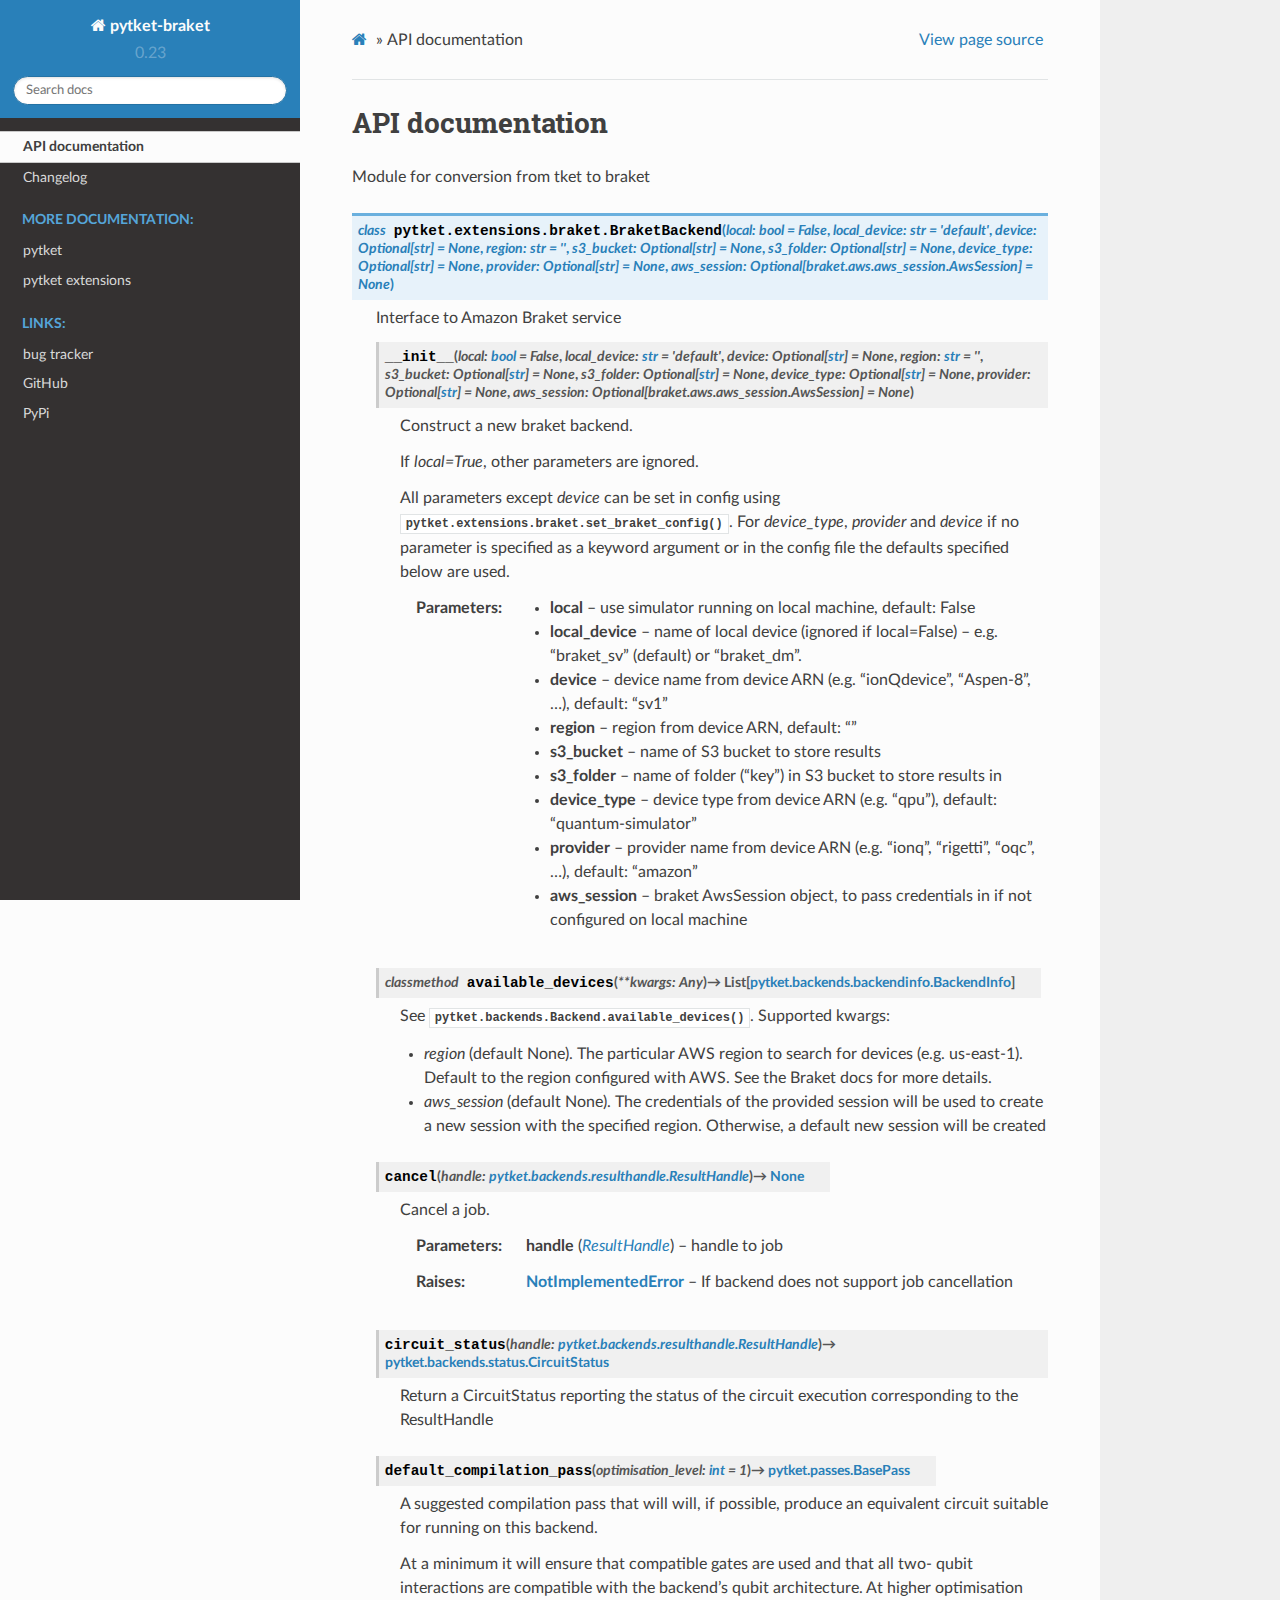
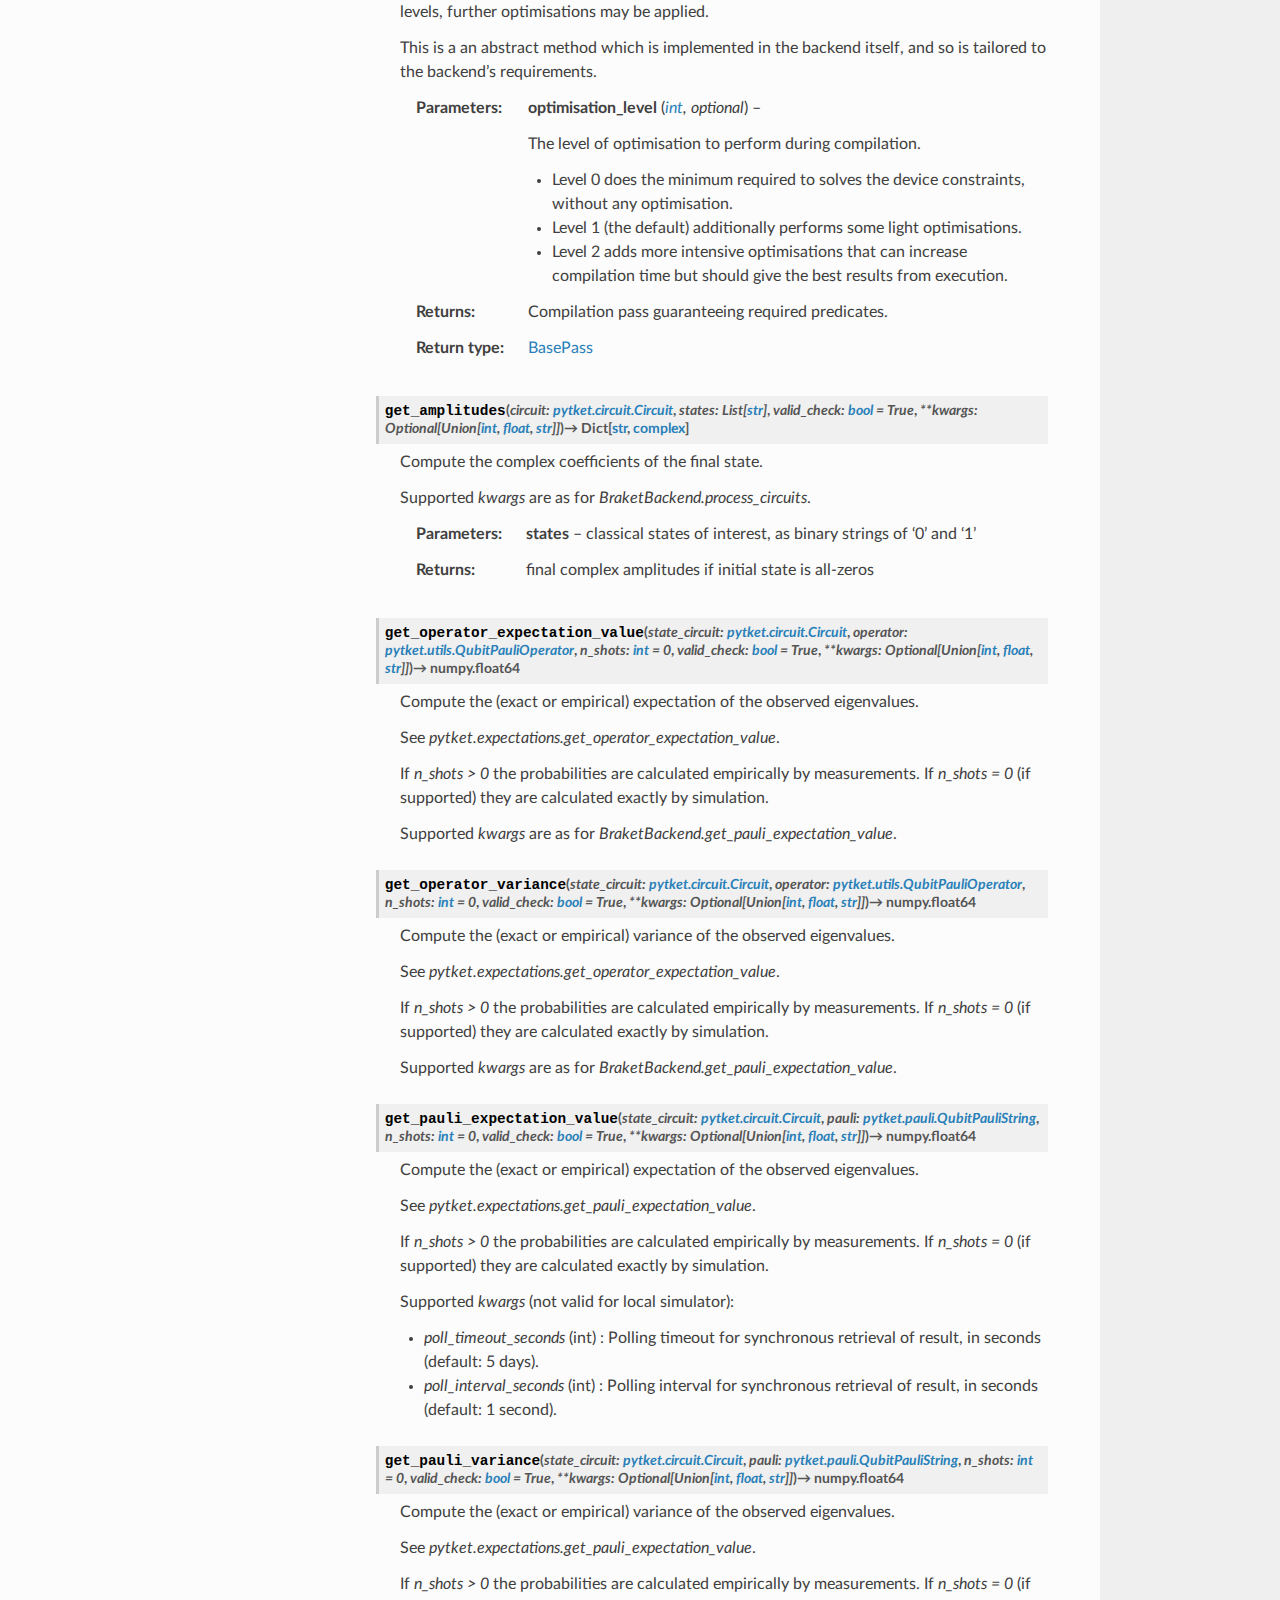
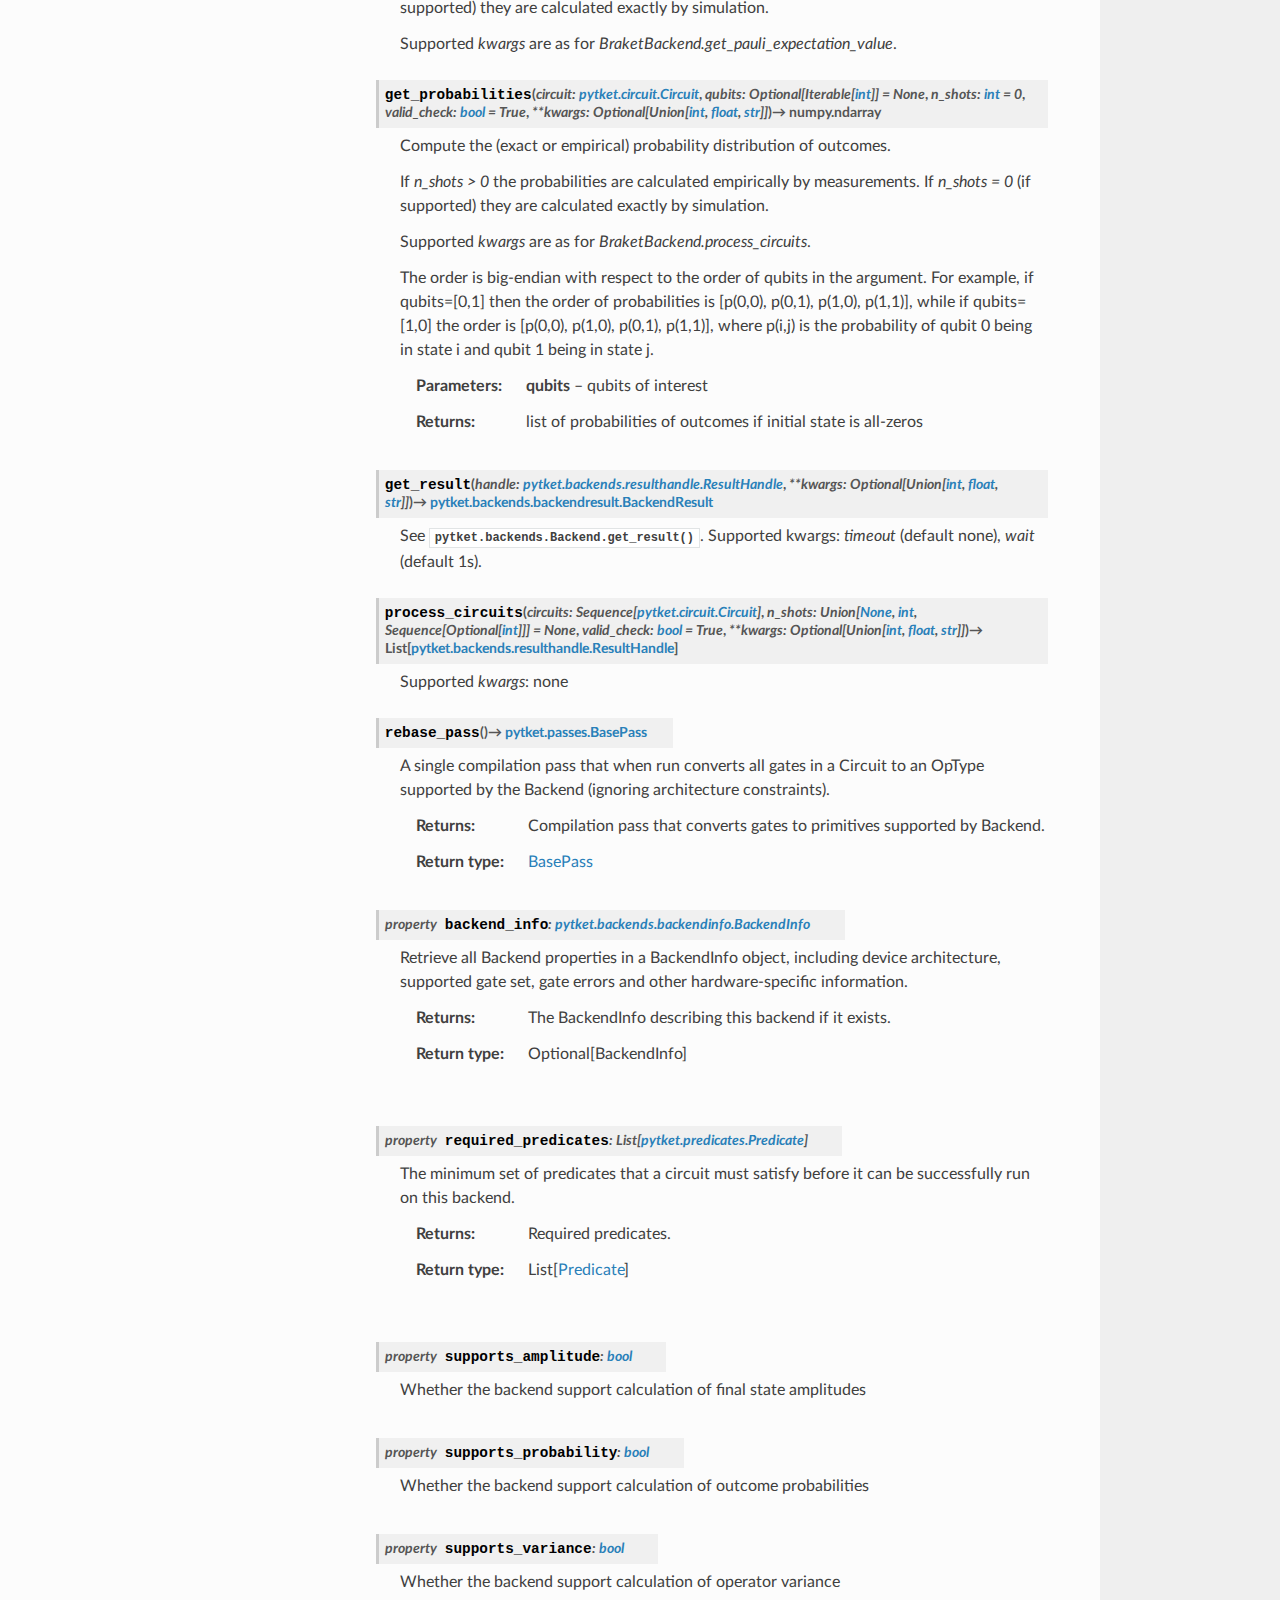
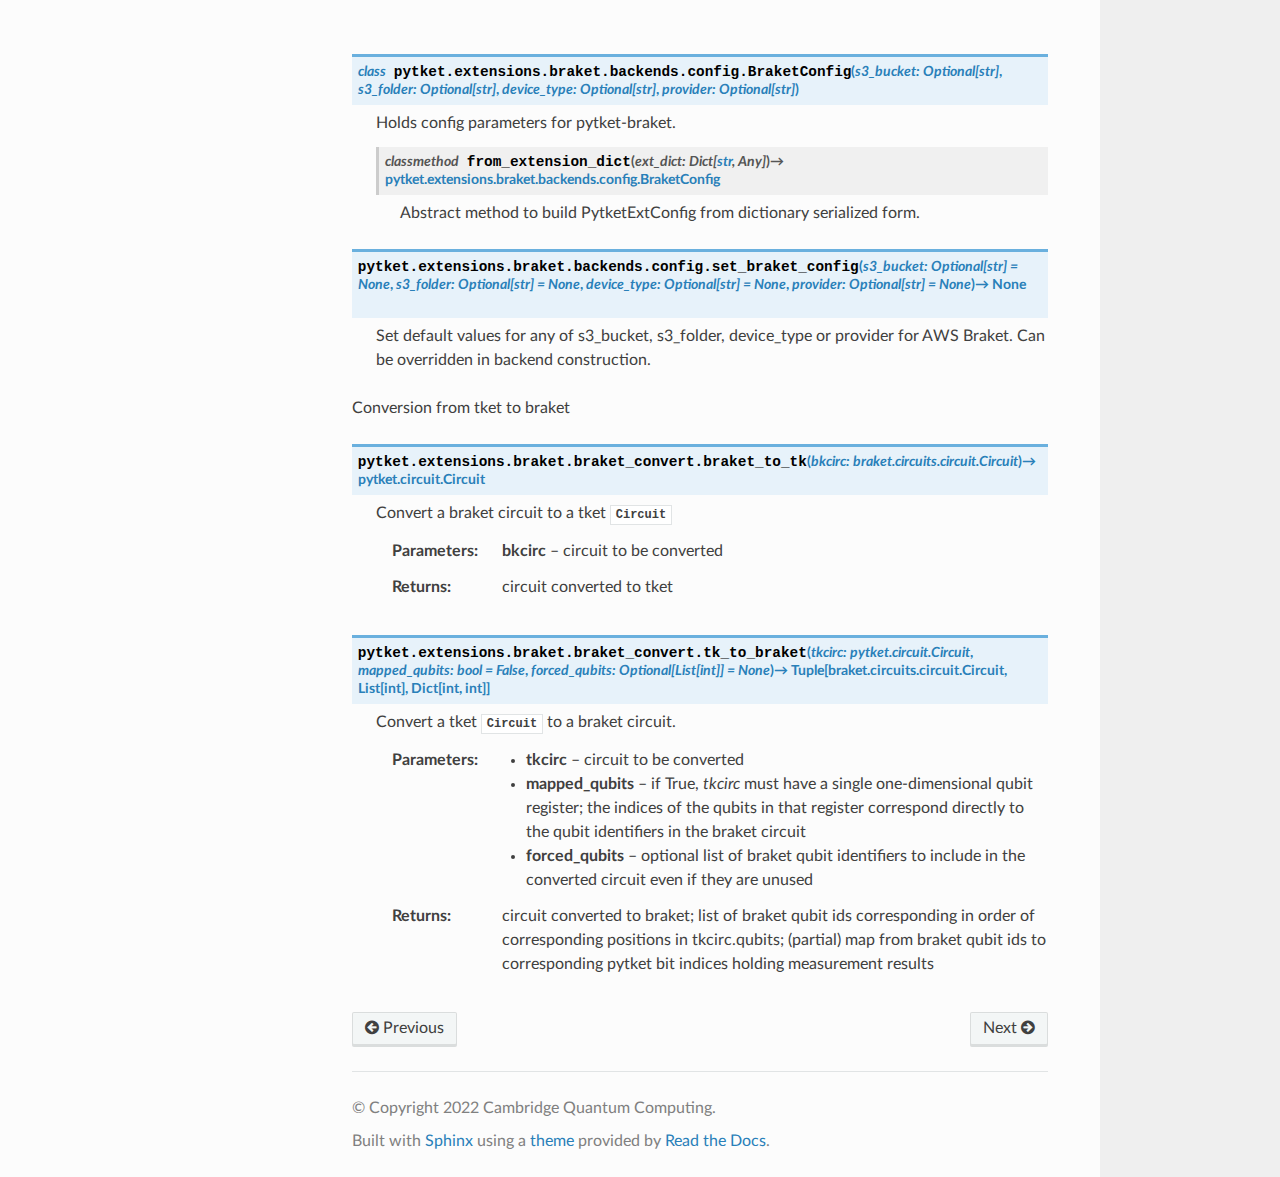
==== commit 64223d85: "Add generated documentation." ====
--- a/docs/api/api.html
+++ b/docs/api/api.html
@@ -4,7 +4,7 @@
   <meta charset="utf-8" /><meta name="generator" content="Docutils 0.17.1: http://docutils.sourceforge.net/" />
 
   <meta name="viewport" content="width=device-width, initial-scale=1.0" />
-  <title>API documentation &mdash; pytket-braket 0.22.0 documentation</title>
+  <title>API documentation &mdash; pytket-braket 0.23.0 documentation</title>
       <link rel="stylesheet" href="_static/pygments.css" type="text/css" />
       <link rel="stylesheet" href="_static/css/theme.css" type="text/css" />
   <!--[if lt IE 9]>
@@ -30,7 +30,7 @@
             <a href="index.html" class="icon icon-home"> pytket-braket
           </a>
               <div class="version">
-                0.22
+                0.23
               </div>
 <div role="search">
   <form id="rtd-search-form" class="wy-form" action="search.html" method="get">
@@ -48,6 +48,12 @@
 <ul>
 <li class="toctree-l1"><a class="reference external" href="https://cqcl.github.io/tket/pytket/api/index.html">pytket</a></li>
 <li class="toctree-l1"><a class="reference external" href="https://cqcl.github.io/pytket-extensions/api/index.html">pytket extensions</a></li>
+</ul>
+<p class="caption" role="heading"><span class="caption-text">Links:</span></p>
+<ul>
+<li class="toctree-l1"><a class="reference external" href="https://github.com/CQCL/pytket-braket/issues">bug tracker</a></li>
+<li class="toctree-l1"><a class="reference external" href="https://github.com/CQCL/pytket-braket">GitHub</a></li>
+<li class="toctree-l1"><a class="reference external" href="https://pypi.org/project/pytket-braket/">PyPi</a></li>
 </ul>
 
         </div>
@@ -117,8 +123,8 @@
 
 <dl class="py method">
 <dt class="sig sig-object py" id="pytket.extensions.braket.BraketBackend.available_devices">
-<em class="property"><span class="pre">classmethod</span><span class="w"> </span></em><span class="sig-name descname"><span class="pre">available_devices</span></span><span class="sig-paren">(</span><em class="sig-param"><span class="o"><span class="pre">**</span></span><span class="n"><span class="pre">kwargs</span></span><span class="p"><span class="pre">:</span></span><span class="w"> </span><span class="n"><span class="pre">Any</span></span></em><span class="sig-paren">)</span> <span class="sig-return"><span class="sig-return-icon">&#x2192;</span> <span class="sig-return-typehint"><span class="pre">List</span><span class="p"><span class="pre">[</span></span><a class="reference external" href="https://cqcl.github.io/tket/pytket/api/backends.html#pytket.backends.backendinfo.BackendInfo" title="(in pytket v1.6)"><span class="pre">pytket.backends.backendinfo.BackendInfo</span></a><span class="p"><span class="pre">]</span></span></span></span><a class="headerlink" href="#pytket.extensions.braket.BraketBackend.available_devices" title="Permalink to this definition"></a></dt>
-<dd><p>See <a class="reference external" href="https://cqcl.github.io/tket/pytket/api/backends.html#pytket.backends.Backend.available_devices" title="(in pytket v1.6)"><code class="xref py py-meth docutils literal notranslate"><span class="pre">pytket.backends.Backend.available_devices()</span></code></a>.
+<em class="property"><span class="pre">classmethod</span><span class="w"> </span></em><span class="sig-name descname"><span class="pre">available_devices</span></span><span class="sig-paren">(</span><em class="sig-param"><span class="o"><span class="pre">**</span></span><span class="n"><span class="pre">kwargs</span></span><span class="p"><span class="pre">:</span></span><span class="w"> </span><span class="n"><span class="pre">Any</span></span></em><span class="sig-paren">)</span> <span class="sig-return"><span class="sig-return-icon">&#x2192;</span> <span class="sig-return-typehint"><span class="pre">List</span><span class="p"><span class="pre">[</span></span><a class="reference external" href="https://cqcl.github.io/tket/pytket/api/backends.html#pytket.backends.backendinfo.BackendInfo" title="(in pytket v1.7)"><span class="pre">pytket.backends.backendinfo.BackendInfo</span></a><span class="p"><span class="pre">]</span></span></span></span><a class="headerlink" href="#pytket.extensions.braket.BraketBackend.available_devices" title="Permalink to this definition"></a></dt>
+<dd><p>See <a class="reference external" href="https://cqcl.github.io/tket/pytket/api/backends.html#pytket.backends.Backend.available_devices" title="(in pytket v1.7)"><code class="xref py py-meth docutils literal notranslate"><span class="pre">pytket.backends.Backend.available_devices()</span></code></a>.
 Supported kwargs:</p>
 <ul class="simple">
 <li><p><cite>region</cite> (default None). The particular AWS region to search for
@@ -132,7 +138,7 @@
 
 <dl class="py method">
 <dt class="sig sig-object py" id="pytket.extensions.braket.BraketBackend.cancel">
-<span class="sig-name descname"><span class="pre">cancel</span></span><span class="sig-paren">(</span><em class="sig-param"><span class="n"><span class="pre">handle</span></span><span class="p"><span class="pre">:</span></span><span class="w"> </span><span class="n"><a class="reference external" href="https://cqcl.github.io/tket/pytket/api/backends.html#pytket.backends.resulthandle.ResultHandle" title="(in pytket v1.6)"><span class="pre">pytket.backends.resulthandle.ResultHandle</span></a></span></em><span class="sig-paren">)</span> <span class="sig-return"><span class="sig-return-icon">&#x2192;</span> <span class="sig-return-typehint"><a class="reference external" href="https://docs.python.org/3/library/constants.html#None" title="(in Python v3.10)"><span class="pre">None</span></a></span></span><a class="headerlink" href="#pytket.extensions.braket.BraketBackend.cancel" title="Permalink to this definition"></a></dt>
+<span class="sig-name descname"><span class="pre">cancel</span></span><span class="sig-paren">(</span><em class="sig-param"><span class="n"><span class="pre">handle</span></span><span class="p"><span class="pre">:</span></span><span class="w"> </span><span class="n"><a class="reference external" href="https://cqcl.github.io/tket/pytket/api/backends.html#pytket.backends.resulthandle.ResultHandle" title="(in pytket v1.7)"><span class="pre">pytket.backends.resulthandle.ResultHandle</span></a></span></em><span class="sig-paren">)</span> <span class="sig-return"><span class="sig-return-icon">&#x2192;</span> <span class="sig-return-typehint"><a class="reference external" href="https://docs.python.org/3/library/constants.html#None" title="(in Python v3.10)"><span class="pre">None</span></a></span></span><a class="headerlink" href="#pytket.extensions.braket.BraketBackend.cancel" title="Permalink to this definition"></a></dt>
 <dd><p>Cancel a job.</p>
 <dl class="field-list simple">
 <dt class="field-odd">Parameters</dt>
@@ -146,24 +152,33 @@
 
 <dl class="py method">
 <dt class="sig sig-object py" id="pytket.extensions.braket.BraketBackend.circuit_status">
-<span class="sig-name descname"><span class="pre">circuit_status</span></span><span class="sig-paren">(</span><em class="sig-param"><span class="n"><span class="pre">handle</span></span><span class="p"><span class="pre">:</span></span><span class="w"> </span><span class="n"><a class="reference external" href="https://cqcl.github.io/tket/pytket/api/backends.html#pytket.backends.resulthandle.ResultHandle" title="(in pytket v1.6)"><span class="pre">pytket.backends.resulthandle.ResultHandle</span></a></span></em><span class="sig-paren">)</span> <span class="sig-return"><span class="sig-return-icon">&#x2192;</span> <span class="sig-return-typehint"><a class="reference external" href="https://cqcl.github.io/tket/pytket/api/backends.html#pytket.backends.status.CircuitStatus" title="(in pytket v1.6)"><span class="pre">pytket.backends.status.CircuitStatus</span></a></span></span><a class="headerlink" href="#pytket.extensions.braket.BraketBackend.circuit_status" title="Permalink to this definition"></a></dt>
+<span class="sig-name descname"><span class="pre">circuit_status</span></span><span class="sig-paren">(</span><em class="sig-param"><span class="n"><span class="pre">handle</span></span><span class="p"><span class="pre">:</span></span><span class="w"> </span><span class="n"><a class="reference external" href="https://cqcl.github.io/tket/pytket/api/backends.html#pytket.backends.resulthandle.ResultHandle" title="(in pytket v1.7)"><span class="pre">pytket.backends.resulthandle.ResultHandle</span></a></span></em><span class="sig-paren">)</span> <span class="sig-return"><span class="sig-return-icon">&#x2192;</span> <span class="sig-return-typehint"><a class="reference external" href="https://cqcl.github.io/tket/pytket/api/backends.html#pytket.backends.status.CircuitStatus" title="(in pytket v1.7)"><span class="pre">pytket.backends.status.CircuitStatus</span></a></span></span><a class="headerlink" href="#pytket.extensions.braket.BraketBackend.circuit_status" title="Permalink to this definition"></a></dt>
 <dd><p>Return a CircuitStatus reporting the status of the circuit execution
 corresponding to the ResultHandle</p>
 </dd></dl>
 
 <dl class="py method">
 <dt class="sig sig-object py" id="pytket.extensions.braket.BraketBackend.default_compilation_pass">
-<span class="sig-name descname"><span class="pre">default_compilation_pass</span></span><span class="sig-paren">(</span><em class="sig-param"><span class="n"><span class="pre">optimisation_level</span></span><span class="p"><span class="pre">:</span></span><span class="w"> </span><span class="n"><a class="reference external" href="https://docs.python.org/3/library/functions.html#int" title="(in Python v3.10)"><span class="pre">int</span></a></span><span class="w"> </span><span class="o"><span class="pre">=</span></span><span class="w"> </span><span class="default_value"><span class="pre">1</span></span></em><span class="sig-paren">)</span> <span class="sig-return"><span class="sig-return-icon">&#x2192;</span> <span class="sig-return-typehint"><a class="reference external" href="https://cqcl.github.io/tket/pytket/api/passes.html#pytket.passes.BasePass" title="(in pytket v1.6)"><span class="pre">pytket.passes.BasePass</span></a></span></span><a class="headerlink" href="#pytket.extensions.braket.BraketBackend.default_compilation_pass" title="Permalink to this definition"></a></dt>
-<dd><p>A suggested compilation pass that will guarantee the resulting circuit
-will be suitable to run on this backend with as few preconditions as
-possible.</p>
-<dl class="field-list simple">
-<dt class="field-odd">Parameters</dt>
-<dd class="field-odd"><p><strong>optimisation_level</strong> (<a class="reference external" href="https://docs.python.org/3/library/functions.html#int" title="(in Python v3.10)"><em>int</em></a><em>, </em><em>optional</em>) – The level of optimisation to perform during
-compilation. Level 0 just solves the device constraints without
-optimising. Level 1 additionally performs some light optimisations.
-Level 2 adds more intensive optimisations that can increase compilation
-time for large circuits. Defaults to 1.</p>
+<span class="sig-name descname"><span class="pre">default_compilation_pass</span></span><span class="sig-paren">(</span><em class="sig-param"><span class="n"><span class="pre">optimisation_level</span></span><span class="p"><span class="pre">:</span></span><span class="w"> </span><span class="n"><a class="reference external" href="https://docs.python.org/3/library/functions.html#int" title="(in Python v3.10)"><span class="pre">int</span></a></span><span class="w"> </span><span class="o"><span class="pre">=</span></span><span class="w"> </span><span class="default_value"><span class="pre">1</span></span></em><span class="sig-paren">)</span> <span class="sig-return"><span class="sig-return-icon">&#x2192;</span> <span class="sig-return-typehint"><a class="reference external" href="https://cqcl.github.io/tket/pytket/api/passes.html#pytket.passes.BasePass" title="(in pytket v1.7)"><span class="pre">pytket.passes.BasePass</span></a></span></span><a class="headerlink" href="#pytket.extensions.braket.BraketBackend.default_compilation_pass" title="Permalink to this definition"></a></dt>
+<dd><p>A suggested compilation pass that will will, if possible, produce an equivalent
+circuit suitable for running on this backend.</p>
+<p>At a minimum it will ensure that compatible gates are used and that all two-
+qubit interactions are compatible with the backend’s qubit architecture. At
+higher optimisation levels, further optimisations may be applied.</p>
+<p>This is a an abstract method which is implemented in the backend itself, and so
+is tailored to the backend’s requirements.</p>
+<dl class="field-list simple">
+<dt class="field-odd">Parameters</dt>
+<dd class="field-odd"><p><strong>optimisation_level</strong> (<a class="reference external" href="https://docs.python.org/3/library/functions.html#int" title="(in Python v3.10)"><em>int</em></a><em>, </em><em>optional</em>) – <p>The level of optimisation to perform during
+compilation.</p>
+<ul class="simple">
+<li><p>Level 0 does the minimum required to solves the device constraints,
+without any optimisation.</p></li>
+<li><p>Level 1 (the default) additionally performs some light optimisations.</p></li>
+<li><p>Level 2 adds more intensive optimisations that can increase compilation
+time but should give the best results from execution.</p></li>
+</ul>
+</p>
 </dd>
 <dt class="field-even">Returns</dt>
 <dd class="field-even"><p>Compilation pass guaranteeing required predicates.</p>
@@ -176,7 +191,7 @@
 
 <dl class="py method">
 <dt class="sig sig-object py" id="pytket.extensions.braket.BraketBackend.get_amplitudes">
-<span class="sig-name descname"><span class="pre">get_amplitudes</span></span><span class="sig-paren">(</span><em class="sig-param"><span class="n"><span class="pre">circuit</span></span><span class="p"><span class="pre">:</span></span><span class="w"> </span><span class="n"><a class="reference external" href="https://cqcl.github.io/tket/pytket/api/circuit_class.html#pytket.circuit.Circuit" title="(in pytket v1.6)"><span class="pre">pytket.circuit.Circuit</span></a></span></em>, <em class="sig-param"><span class="n"><span class="pre">states</span></span><span class="p"><span class="pre">:</span></span><span class="w"> </span><span class="n"><span class="pre">List</span><span class="p"><span class="pre">[</span></span><a class="reference external" href="https://docs.python.org/3/library/stdtypes.html#str" title="(in Python v3.10)"><span class="pre">str</span></a><span class="p"><span class="pre">]</span></span></span></em>, <em class="sig-param"><span class="n"><span class="pre">valid_check</span></span><span class="p"><span class="pre">:</span></span><span class="w"> </span><span class="n"><a class="reference external" href="https://docs.python.org/3/library/functions.html#bool" title="(in Python v3.10)"><span class="pre">bool</span></a></span><span class="w"> </span><span class="o"><span class="pre">=</span></span><span class="w"> </span><span class="default_value"><span class="pre">True</span></span></em>, <em class="sig-param"><span class="o"><span class="pre">**</span></span><span class="n"><span class="pre">kwargs</span></span><span class="p"><span class="pre">:</span></span><span class="w"> </span><span class="n"><span class="pre">Optional</span><span class="p"><span class="pre">[</span></span><span class="pre">Union</span><span class="p"><span class="pre">[</span></span><a class="reference external" href="https://docs.python.org/3/library/functions.html#int" title="(in Python v3.10)"><span class="pre">int</span></a><span class="p"><span class="pre">,</span></span><span class="w"> </span><a class="reference external" href="https://docs.python.org/3/library/functions.html#float" title="(in Python v3.10)"><span class="pre">float</span></a><span class="p"><span class="pre">,</span></span><span class="w"> </span><a class="reference external" href="https://docs.python.org/3/library/stdtypes.html#str" title="(in Python v3.10)"><span class="pre">str</span></a><span class="p"><span class="pre">]</span></span><span class="p"><span class="pre">]</span></span></span></em><span class="sig-paren">)</span> <span class="sig-return"><span class="sig-return-icon">&#x2192;</span> <span class="sig-return-typehint"><span class="pre">Dict</span><span class="p"><span class="pre">[</span></span><a class="reference external" href="https://docs.python.org/3/library/stdtypes.html#str" title="(in Python v3.10)"><span class="pre">str</span></a><span class="p"><span class="pre">,</span></span><span class="w"> </span><a class="reference external" href="https://docs.python.org/3/library/functions.html#complex" title="(in Python v3.10)"><span class="pre">complex</span></a><span class="p"><span class="pre">]</span></span></span></span><a class="headerlink" href="#pytket.extensions.braket.BraketBackend.get_amplitudes" title="Permalink to this definition"></a></dt>
+<span class="sig-name descname"><span class="pre">get_amplitudes</span></span><span class="sig-paren">(</span><em class="sig-param"><span class="n"><span class="pre">circuit</span></span><span class="p"><span class="pre">:</span></span><span class="w"> </span><span class="n"><a class="reference external" href="https://cqcl.github.io/tket/pytket/api/circuit_class.html#pytket.circuit.Circuit" title="(in pytket v1.7)"><span class="pre">pytket.circuit.Circuit</span></a></span></em>, <em class="sig-param"><span class="n"><span class="pre">states</span></span><span class="p"><span class="pre">:</span></span><span class="w"> </span><span class="n"><span class="pre">List</span><span class="p"><span class="pre">[</span></span><a class="reference external" href="https://docs.python.org/3/library/stdtypes.html#str" title="(in Python v3.10)"><span class="pre">str</span></a><span class="p"><span class="pre">]</span></span></span></em>, <em class="sig-param"><span class="n"><span class="pre">valid_check</span></span><span class="p"><span class="pre">:</span></span><span class="w"> </span><span class="n"><a class="reference external" href="https://docs.python.org/3/library/functions.html#bool" title="(in Python v3.10)"><span class="pre">bool</span></a></span><span class="w"> </span><span class="o"><span class="pre">=</span></span><span class="w"> </span><span class="default_value"><span class="pre">True</span></span></em>, <em class="sig-param"><span class="o"><span class="pre">**</span></span><span class="n"><span class="pre">kwargs</span></span><span class="p"><span class="pre">:</span></span><span class="w"> </span><span class="n"><span class="pre">Optional</span><span class="p"><span class="pre">[</span></span><span class="pre">Union</span><span class="p"><span class="pre">[</span></span><a class="reference external" href="https://docs.python.org/3/library/functions.html#int" title="(in Python v3.10)"><span class="pre">int</span></a><span class="p"><span class="pre">,</span></span><span class="w"> </span><a class="reference external" href="https://docs.python.org/3/library/functions.html#float" title="(in Python v3.10)"><span class="pre">float</span></a><span class="p"><span class="pre">,</span></span><span class="w"> </span><a class="reference external" href="https://docs.python.org/3/library/stdtypes.html#str" title="(in Python v3.10)"><span class="pre">str</span></a><span class="p"><span class="pre">]</span></span><span class="p"><span class="pre">]</span></span></span></em><span class="sig-paren">)</span> <span class="sig-return"><span class="sig-return-icon">&#x2192;</span> <span class="sig-return-typehint"><span class="pre">Dict</span><span class="p"><span class="pre">[</span></span><a class="reference external" href="https://docs.python.org/3/library/stdtypes.html#str" title="(in Python v3.10)"><span class="pre">str</span></a><span class="p"><span class="pre">,</span></span><span class="w"> </span><a class="reference external" href="https://docs.python.org/3/library/functions.html#complex" title="(in Python v3.10)"><span class="pre">complex</span></a><span class="p"><span class="pre">]</span></span></span></span><a class="headerlink" href="#pytket.extensions.braket.BraketBackend.get_amplitudes" title="Permalink to this definition"></a></dt>
 <dd><p>Compute the complex coefficients of the final state.</p>
 <p>Supported <cite>kwargs</cite> are as for <cite>BraketBackend.process_circuits</cite>.</p>
 <dl class="field-list simple">
@@ -191,7 +206,7 @@
 
 <dl class="py method">
 <dt class="sig sig-object py" id="pytket.extensions.braket.BraketBackend.get_operator_expectation_value">
-<span class="sig-name descname"><span class="pre">get_operator_expectation_value</span></span><span class="sig-paren">(</span><em class="sig-param"><span class="n"><span class="pre">state_circuit</span></span><span class="p"><span class="pre">:</span></span><span class="w"> </span><span class="n"><a class="reference external" href="https://cqcl.github.io/tket/pytket/api/circuit_class.html#pytket.circuit.Circuit" title="(in pytket v1.6)"><span class="pre">pytket.circuit.Circuit</span></a></span></em>, <em class="sig-param"><span class="n"><span class="pre">operator</span></span><span class="p"><span class="pre">:</span></span><span class="w"> </span><span class="n"><a class="reference external" href="https://cqcl.github.io/tket/pytket/api/utils.html#pytket.utils.QubitPauliOperator" title="(in pytket v1.6)"><span class="pre">pytket.utils.QubitPauliOperator</span></a></span></em>, <em class="sig-param"><span class="n"><span class="pre">n_shots</span></span><span class="p"><span class="pre">:</span></span><span class="w"> </span><span class="n"><a class="reference external" href="https://docs.python.org/3/library/functions.html#int" title="(in Python v3.10)"><span class="pre">int</span></a></span><span class="w"> </span><span class="o"><span class="pre">=</span></span><span class="w"> </span><span class="default_value"><span class="pre">0</span></span></em>, <em class="sig-param"><span class="n"><span class="pre">valid_check</span></span><span class="p"><span class="pre">:</span></span><span class="w"> </span><span class="n"><a class="reference external" href="https://docs.python.org/3/library/functions.html#bool" title="(in Python v3.10)"><span class="pre">bool</span></a></span><span class="w"> </span><span class="o"><span class="pre">=</span></span><span class="w"> </span><span class="default_value"><span class="pre">True</span></span></em>, <em class="sig-param"><span class="o"><span class="pre">**</span></span><span class="n"><span class="pre">kwargs</span></span><span class="p"><span class="pre">:</span></span><span class="w"> </span><span class="n"><span class="pre">Optional</span><span class="p"><span class="pre">[</span></span><span class="pre">Union</span><span class="p"><span class="pre">[</span></span><a class="reference external" href="https://docs.python.org/3/library/functions.html#int" title="(in Python v3.10)"><span class="pre">int</span></a><span class="p"><span class="pre">,</span></span><span class="w"> </span><a class="reference external" href="https://docs.python.org/3/library/functions.html#float" title="(in Python v3.10)"><span class="pre">float</span></a><span class="p"><span class="pre">,</span></span><span class="w"> </span><a class="reference external" href="https://docs.python.org/3/library/stdtypes.html#str" title="(in Python v3.10)"><span class="pre">str</span></a><span class="p"><span class="pre">]</span></span><span class="p"><span class="pre">]</span></span></span></em><span class="sig-paren">)</span> <span class="sig-return"><span class="sig-return-icon">&#x2192;</span> <span class="sig-return-typehint"><span class="pre">numpy.float64</span></span></span><a class="headerlink" href="#pytket.extensions.braket.BraketBackend.get_operator_expectation_value" title="Permalink to this definition"></a></dt>
+<span class="sig-name descname"><span class="pre">get_operator_expectation_value</span></span><span class="sig-paren">(</span><em class="sig-param"><span class="n"><span class="pre">state_circuit</span></span><span class="p"><span class="pre">:</span></span><span class="w"> </span><span class="n"><a class="reference external" href="https://cqcl.github.io/tket/pytket/api/circuit_class.html#pytket.circuit.Circuit" title="(in pytket v1.7)"><span class="pre">pytket.circuit.Circuit</span></a></span></em>, <em class="sig-param"><span class="n"><span class="pre">operator</span></span><span class="p"><span class="pre">:</span></span><span class="w"> </span><span class="n"><a class="reference external" href="https://cqcl.github.io/tket/pytket/api/utils.html#pytket.utils.QubitPauliOperator" title="(in pytket v1.7)"><span class="pre">pytket.utils.QubitPauliOperator</span></a></span></em>, <em class="sig-param"><span class="n"><span class="pre">n_shots</span></span><span class="p"><span class="pre">:</span></span><span class="w"> </span><span class="n"><a class="reference external" href="https://docs.python.org/3/library/functions.html#int" title="(in Python v3.10)"><span class="pre">int</span></a></span><span class="w"> </span><span class="o"><span class="pre">=</span></span><span class="w"> </span><span class="default_value"><span class="pre">0</span></span></em>, <em class="sig-param"><span class="n"><span class="pre">valid_check</span></span><span class="p"><span class="pre">:</span></span><span class="w"> </span><span class="n"><a class="reference external" href="https://docs.python.org/3/library/functions.html#bool" title="(in Python v3.10)"><span class="pre">bool</span></a></span><span class="w"> </span><span class="o"><span class="pre">=</span></span><span class="w"> </span><span class="default_value"><span class="pre">True</span></span></em>, <em class="sig-param"><span class="o"><span class="pre">**</span></span><span class="n"><span class="pre">kwargs</span></span><span class="p"><span class="pre">:</span></span><span class="w"> </span><span class="n"><span class="pre">Optional</span><span class="p"><span class="pre">[</span></span><span class="pre">Union</span><span class="p"><span class="pre">[</span></span><a class="reference external" href="https://docs.python.org/3/library/functions.html#int" title="(in Python v3.10)"><span class="pre">int</span></a><span class="p"><span class="pre">,</span></span><span class="w"> </span><a class="reference external" href="https://docs.python.org/3/library/functions.html#float" title="(in Python v3.10)"><span class="pre">float</span></a><span class="p"><span class="pre">,</span></span><span class="w"> </span><a class="reference external" href="https://docs.python.org/3/library/stdtypes.html#str" title="(in Python v3.10)"><span class="pre">str</span></a><span class="p"><span class="pre">]</span></span><span class="p"><span class="pre">]</span></span></span></em><span class="sig-paren">)</span> <span class="sig-return"><span class="sig-return-icon">&#x2192;</span> <span class="sig-return-typehint"><span class="pre">numpy.float64</span></span></span><a class="headerlink" href="#pytket.extensions.braket.BraketBackend.get_operator_expectation_value" title="Permalink to this definition"></a></dt>
 <dd><p>Compute the (exact or empirical) expectation of the observed eigenvalues.</p>
 <p>See <cite>pytket.expectations.get_operator_expectation_value</cite>.</p>
 <p>If <cite>n_shots &gt; 0</cite> the probabilities are calculated empirically by measurements.
@@ -201,7 +216,7 @@
 
 <dl class="py method">
 <dt class="sig sig-object py" id="pytket.extensions.braket.BraketBackend.get_operator_variance">
-<span class="sig-name descname"><span class="pre">get_operator_variance</span></span><span class="sig-paren">(</span><em class="sig-param"><span class="n"><span class="pre">state_circuit</span></span><span class="p"><span class="pre">:</span></span><span class="w"> </span><span class="n"><a class="reference external" href="https://cqcl.github.io/tket/pytket/api/circuit_class.html#pytket.circuit.Circuit" title="(in pytket v1.6)"><span class="pre">pytket.circuit.Circuit</span></a></span></em>, <em class="sig-param"><span class="n"><span class="pre">operator</span></span><span class="p"><span class="pre">:</span></span><span class="w"> </span><span class="n"><a class="reference external" href="https://cqcl.github.io/tket/pytket/api/utils.html#pytket.utils.QubitPauliOperator" title="(in pytket v1.6)"><span class="pre">pytket.utils.QubitPauliOperator</span></a></span></em>, <em class="sig-param"><span class="n"><span class="pre">n_shots</span></span><span class="p"><span class="pre">:</span></span><span class="w"> </span><span class="n"><a class="reference external" href="https://docs.python.org/3/library/functions.html#int" title="(in Python v3.10)"><span class="pre">int</span></a></span><span class="w"> </span><span class="o"><span class="pre">=</span></span><span class="w"> </span><span class="default_value"><span class="pre">0</span></span></em>, <em class="sig-param"><span class="n"><span class="pre">valid_check</span></span><span class="p"><span class="pre">:</span></span><span class="w"> </span><span class="n"><a class="reference external" href="https://docs.python.org/3/library/functions.html#bool" title="(in Python v3.10)"><span class="pre">bool</span></a></span><span class="w"> </span><span class="o"><span class="pre">=</span></span><span class="w"> </span><span class="default_value"><span class="pre">True</span></span></em>, <em class="sig-param"><span class="o"><span class="pre">**</span></span><span class="n"><span class="pre">kwargs</span></span><span class="p"><span class="pre">:</span></span><span class="w"> </span><span class="n"><span class="pre">Optional</span><span class="p"><span class="pre">[</span></span><span class="pre">Union</span><span class="p"><span class="pre">[</span></span><a class="reference external" href="https://docs.python.org/3/library/functions.html#int" title="(in Python v3.10)"><span class="pre">int</span></a><span class="p"><span class="pre">,</span></span><span class="w"> </span><a class="reference external" href="https://docs.python.org/3/library/functions.html#float" title="(in Python v3.10)"><span class="pre">float</span></a><span class="p"><span class="pre">,</span></span><span class="w"> </span><a class="reference external" href="https://docs.python.org/3/library/stdtypes.html#str" title="(in Python v3.10)"><span class="pre">str</span></a><span class="p"><span class="pre">]</span></span><span class="p"><span class="pre">]</span></span></span></em><span class="sig-paren">)</span> <span class="sig-return"><span class="sig-return-icon">&#x2192;</span> <span class="sig-return-typehint"><span class="pre">numpy.float64</span></span></span><a class="headerlink" href="#pytket.extensions.braket.BraketBackend.get_operator_variance" title="Permalink to this definition"></a></dt>
+<span class="sig-name descname"><span class="pre">get_operator_variance</span></span><span class="sig-paren">(</span><em class="sig-param"><span class="n"><span class="pre">state_circuit</span></span><span class="p"><span class="pre">:</span></span><span class="w"> </span><span class="n"><a class="reference external" href="https://cqcl.github.io/tket/pytket/api/circuit_class.html#pytket.circuit.Circuit" title="(in pytket v1.7)"><span class="pre">pytket.circuit.Circuit</span></a></span></em>, <em class="sig-param"><span class="n"><span class="pre">operator</span></span><span class="p"><span class="pre">:</span></span><span class="w"> </span><span class="n"><a class="reference external" href="https://cqcl.github.io/tket/pytket/api/utils.html#pytket.utils.QubitPauliOperator" title="(in pytket v1.7)"><span class="pre">pytket.utils.QubitPauliOperator</span></a></span></em>, <em class="sig-param"><span class="n"><span class="pre">n_shots</span></span><span class="p"><span class="pre">:</span></span><span class="w"> </span><span class="n"><a class="reference external" href="https://docs.python.org/3/library/functions.html#int" title="(in Python v3.10)"><span class="pre">int</span></a></span><span class="w"> </span><span class="o"><span class="pre">=</span></span><span class="w"> </span><span class="default_value"><span class="pre">0</span></span></em>, <em class="sig-param"><span class="n"><span class="pre">valid_check</span></span><span class="p"><span class="pre">:</span></span><span class="w"> </span><span class="n"><a class="reference external" href="https://docs.python.org/3/library/functions.html#bool" title="(in Python v3.10)"><span class="pre">bool</span></a></span><span class="w"> </span><span class="o"><span class="pre">=</span></span><span class="w"> </span><span class="default_value"><span class="pre">True</span></span></em>, <em class="sig-param"><span class="o"><span class="pre">**</span></span><span class="n"><span class="pre">kwargs</span></span><span class="p"><span class="pre">:</span></span><span class="w"> </span><span class="n"><span class="pre">Optional</span><span class="p"><span class="pre">[</span></span><span class="pre">Union</span><span class="p"><span class="pre">[</span></span><a class="reference external" href="https://docs.python.org/3/library/functions.html#int" title="(in Python v3.10)"><span class="pre">int</span></a><span class="p"><span class="pre">,</span></span><span class="w"> </span><a class="reference external" href="https://docs.python.org/3/library/functions.html#float" title="(in Python v3.10)"><span class="pre">float</span></a><span class="p"><span class="pre">,</span></span><span class="w"> </span><a class="reference external" href="https://docs.python.org/3/library/stdtypes.html#str" title="(in Python v3.10)"><span class="pre">str</span></a><span class="p"><span class="pre">]</span></span><span class="p"><span class="pre">]</span></span></span></em><span class="sig-paren">)</span> <span class="sig-return"><span class="sig-return-icon">&#x2192;</span> <span class="sig-return-typehint"><span class="pre">numpy.float64</span></span></span><a class="headerlink" href="#pytket.extensions.braket.BraketBackend.get_operator_variance" title="Permalink to this definition"></a></dt>
 <dd><p>Compute the (exact or empirical) variance of the observed eigenvalues.</p>
 <p>See <cite>pytket.expectations.get_operator_expectation_value</cite>.</p>
 <p>If <cite>n_shots &gt; 0</cite> the probabilities are calculated empirically by measurements.
@@ -211,7 +226,7 @@
 
 <dl class="py method">
 <dt class="sig sig-object py" id="pytket.extensions.braket.BraketBackend.get_pauli_expectation_value">
-<span class="sig-name descname"><span class="pre">get_pauli_expectation_value</span></span><span class="sig-paren">(</span><em class="sig-param"><span class="n"><span class="pre">state_circuit</span></span><span class="p"><span class="pre">:</span></span><span class="w"> </span><span class="n"><a class="reference external" href="https://cqcl.github.io/tket/pytket/api/circuit_class.html#pytket.circuit.Circuit" title="(in pytket v1.6)"><span class="pre">pytket.circuit.Circuit</span></a></span></em>, <em class="sig-param"><span class="n"><span class="pre">pauli</span></span><span class="p"><span class="pre">:</span></span><span class="w"> </span><span class="n"><a class="reference external" href="https://cqcl.github.io/tket/pytket/api/pauli.html#pytket.pauli.QubitPauliString" title="(in pytket v1.6)"><span class="pre">pytket.pauli.QubitPauliString</span></a></span></em>, <em class="sig-param"><span class="n"><span class="pre">n_shots</span></span><span class="p"><span class="pre">:</span></span><span class="w"> </span><span class="n"><a class="reference external" href="https://docs.python.org/3/library/functions.html#int" title="(in Python v3.10)"><span class="pre">int</span></a></span><span class="w"> </span><span class="o"><span class="pre">=</span></span><span class="w"> </span><span class="default_value"><span class="pre">0</span></span></em>, <em class="sig-param"><span class="n"><span class="pre">valid_check</span></span><span class="p"><span class="pre">:</span></span><span class="w"> </span><span class="n"><a class="reference external" href="https://docs.python.org/3/library/functions.html#bool" title="(in Python v3.10)"><span class="pre">bool</span></a></span><span class="w"> </span><span class="o"><span class="pre">=</span></span><span class="w"> </span><span class="default_value"><span class="pre">True</span></span></em>, <em class="sig-param"><span class="o"><span class="pre">**</span></span><span class="n"><span class="pre">kwargs</span></span><span class="p"><span class="pre">:</span></span><span class="w"> </span><span class="n"><span class="pre">Optional</span><span class="p"><span class="pre">[</span></span><span class="pre">Union</span><span class="p"><span class="pre">[</span></span><a class="reference external" href="https://docs.python.org/3/library/functions.html#int" title="(in Python v3.10)"><span class="pre">int</span></a><span class="p"><span class="pre">,</span></span><span class="w"> </span><a class="reference external" href="https://docs.python.org/3/library/functions.html#float" title="(in Python v3.10)"><span class="pre">float</span></a><span class="p"><span class="pre">,</span></span><span class="w"> </span><a class="reference external" href="https://docs.python.org/3/library/stdtypes.html#str" title="(in Python v3.10)"><span class="pre">str</span></a><span class="p"><span class="pre">]</span></span><span class="p"><span class="pre">]</span></span></span></em><span class="sig-paren">)</span> <span class="sig-return"><span class="sig-return-icon">&#x2192;</span> <span class="sig-return-typehint"><span class="pre">numpy.float64</span></span></span><a class="headerlink" href="#pytket.extensions.braket.BraketBackend.get_pauli_expectation_value" title="Permalink to this definition"></a></dt>
+<span class="sig-name descname"><span class="pre">get_pauli_expectation_value</span></span><span class="sig-paren">(</span><em class="sig-param"><span class="n"><span class="pre">state_circuit</span></span><span class="p"><span class="pre">:</span></span><span class="w"> </span><span class="n"><a class="reference external" href="https://cqcl.github.io/tket/pytket/api/circuit_class.html#pytket.circuit.Circuit" title="(in pytket v1.7)"><span class="pre">pytket.circuit.Circuit</span></a></span></em>, <em class="sig-param"><span class="n"><span class="pre">pauli</span></span><span class="p"><span class="pre">:</span></span><span class="w"> </span><span class="n"><a class="reference external" href="https://cqcl.github.io/tket/pytket/api/pauli.html#pytket.pauli.QubitPauliString" title="(in pytket v1.7)"><span class="pre">pytket.pauli.QubitPauliString</span></a></span></em>, <em class="sig-param"><span class="n"><span class="pre">n_shots</span></span><span class="p"><span class="pre">:</span></span><span class="w"> </span><span class="n"><a class="reference external" href="https://docs.python.org/3/library/functions.html#int" title="(in Python v3.10)"><span class="pre">int</span></a></span><span class="w"> </span><span class="o"><span class="pre">=</span></span><span class="w"> </span><span class="default_value"><span class="pre">0</span></span></em>, <em class="sig-param"><span class="n"><span class="pre">valid_check</span></span><span class="p"><span class="pre">:</span></span><span class="w"> </span><span class="n"><a class="reference external" href="https://docs.python.org/3/library/functions.html#bool" title="(in Python v3.10)"><span class="pre">bool</span></a></span><span class="w"> </span><span class="o"><span class="pre">=</span></span><span class="w"> </span><span class="default_value"><span class="pre">True</span></span></em>, <em class="sig-param"><span class="o"><span class="pre">**</span></span><span class="n"><span class="pre">kwargs</span></span><span class="p"><span class="pre">:</span></span><span class="w"> </span><span class="n"><span class="pre">Optional</span><span class="p"><span class="pre">[</span></span><span class="pre">Union</span><span class="p"><span class="pre">[</span></span><a class="reference external" href="https://docs.python.org/3/library/functions.html#int" title="(in Python v3.10)"><span class="pre">int</span></a><span class="p"><span class="pre">,</span></span><span class="w"> </span><a class="reference external" href="https://docs.python.org/3/library/functions.html#float" title="(in Python v3.10)"><span class="pre">float</span></a><span class="p"><span class="pre">,</span></span><span class="w"> </span><a class="reference external" href="https://docs.python.org/3/library/stdtypes.html#str" title="(in Python v3.10)"><span class="pre">str</span></a><span class="p"><span class="pre">]</span></span><span class="p"><span class="pre">]</span></span></span></em><span class="sig-paren">)</span> <span class="sig-return"><span class="sig-return-icon">&#x2192;</span> <span class="sig-return-typehint"><span class="pre">numpy.float64</span></span></span><a class="headerlink" href="#pytket.extensions.braket.BraketBackend.get_pauli_expectation_value" title="Permalink to this definition"></a></dt>
 <dd><p>Compute the (exact or empirical) expectation of the observed eigenvalues.</p>
 <p>See <cite>pytket.expectations.get_pauli_expectation_value</cite>.</p>
 <p>If <cite>n_shots &gt; 0</cite> the probabilities are calculated empirically by measurements.
@@ -227,7 +242,7 @@
 
 <dl class="py method">
 <dt class="sig sig-object py" id="pytket.extensions.braket.BraketBackend.get_pauli_variance">
-<span class="sig-name descname"><span class="pre">get_pauli_variance</span></span><span class="sig-paren">(</span><em class="sig-param"><span class="n"><span class="pre">state_circuit</span></span><span class="p"><span class="pre">:</span></span><span class="w"> </span><span class="n"><a class="reference external" href="https://cqcl.github.io/tket/pytket/api/circuit_class.html#pytket.circuit.Circuit" title="(in pytket v1.6)"><span class="pre">pytket.circuit.Circuit</span></a></span></em>, <em class="sig-param"><span class="n"><span class="pre">pauli</span></span><span class="p"><span class="pre">:</span></span><span class="w"> </span><span class="n"><a class="reference external" href="https://cqcl.github.io/tket/pytket/api/pauli.html#pytket.pauli.QubitPauliString" title="(in pytket v1.6)"><span class="pre">pytket.pauli.QubitPauliString</span></a></span></em>, <em class="sig-param"><span class="n"><span class="pre">n_shots</span></span><span class="p"><span class="pre">:</span></span><span class="w"> </span><span class="n"><a class="reference external" href="https://docs.python.org/3/library/functions.html#int" title="(in Python v3.10)"><span class="pre">int</span></a></span><span class="w"> </span><span class="o"><span class="pre">=</span></span><span class="w"> </span><span class="default_value"><span class="pre">0</span></span></em>, <em class="sig-param"><span class="n"><span class="pre">valid_check</span></span><span class="p"><span class="pre">:</span></span><span class="w"> </span><span class="n"><a class="reference external" href="https://docs.python.org/3/library/functions.html#bool" title="(in Python v3.10)"><span class="pre">bool</span></a></span><span class="w"> </span><span class="o"><span class="pre">=</span></span><span class="w"> </span><span class="default_value"><span class="pre">True</span></span></em>, <em class="sig-param"><span class="o"><span class="pre">**</span></span><span class="n"><span class="pre">kwargs</span></span><span class="p"><span class="pre">:</span></span><span class="w"> </span><span class="n"><span class="pre">Optional</span><span class="p"><span class="pre">[</span></span><span class="pre">Union</span><span class="p"><span class="pre">[</span></span><a class="reference external" href="https://docs.python.org/3/library/functions.html#int" title="(in Python v3.10)"><span class="pre">int</span></a><span class="p"><span class="pre">,</span></span><span class="w"> </span><a class="reference external" href="https://docs.python.org/3/library/functions.html#float" title="(in Python v3.10)"><span class="pre">float</span></a><span class="p"><span class="pre">,</span></span><span class="w"> </span><a class="reference external" href="https://docs.python.org/3/library/stdtypes.html#str" title="(in Python v3.10)"><span class="pre">str</span></a><span class="p"><span class="pre">]</span></span><span class="p"><span class="pre">]</span></span></span></em><span class="sig-paren">)</span> <span class="sig-return"><span class="sig-return-icon">&#x2192;</span> <span class="sig-return-typehint"><span class="pre">numpy.float64</span></span></span><a class="headerlink" href="#pytket.extensions.braket.BraketBackend.get_pauli_variance" title="Permalink to this definition"></a></dt>
+<span class="sig-name descname"><span class="pre">get_pauli_variance</span></span><span class="sig-paren">(</span><em class="sig-param"><span class="n"><span class="pre">state_circuit</span></span><span class="p"><span class="pre">:</span></span><span class="w"> </span><span class="n"><a class="reference external" href="https://cqcl.github.io/tket/pytket/api/circuit_class.html#pytket.circuit.Circuit" title="(in pytket v1.7)"><span class="pre">pytket.circuit.Circuit</span></a></span></em>, <em class="sig-param"><span class="n"><span class="pre">pauli</span></span><span class="p"><span class="pre">:</span></span><span class="w"> </span><span class="n"><a class="reference external" href="https://cqcl.github.io/tket/pytket/api/pauli.html#pytket.pauli.QubitPauliString" title="(in pytket v1.7)"><span class="pre">pytket.pauli.QubitPauliString</span></a></span></em>, <em class="sig-param"><span class="n"><span class="pre">n_shots</span></span><span class="p"><span class="pre">:</span></span><span class="w"> </span><span class="n"><a class="reference external" href="https://docs.python.org/3/library/functions.html#int" title="(in Python v3.10)"><span class="pre">int</span></a></span><span class="w"> </span><span class="o"><span class="pre">=</span></span><span class="w"> </span><span class="default_value"><span class="pre">0</span></span></em>, <em class="sig-param"><span class="n"><span class="pre">valid_check</span></span><span class="p"><span class="pre">:</span></span><span class="w"> </span><span class="n"><a class="reference external" href="https://docs.python.org/3/library/functions.html#bool" title="(in Python v3.10)"><span class="pre">bool</span></a></span><span class="w"> </span><span class="o"><span class="pre">=</span></span><span class="w"> </span><span class="default_value"><span class="pre">True</span></span></em>, <em class="sig-param"><span class="o"><span class="pre">**</span></span><span class="n"><span class="pre">kwargs</span></span><span class="p"><span class="pre">:</span></span><span class="w"> </span><span class="n"><span class="pre">Optional</span><span class="p"><span class="pre">[</span></span><span class="pre">Union</span><span class="p"><span class="pre">[</span></span><a class="reference external" href="https://docs.python.org/3/library/functions.html#int" title="(in Python v3.10)"><span class="pre">int</span></a><span class="p"><span class="pre">,</span></span><span class="w"> </span><a class="reference external" href="https://docs.python.org/3/library/functions.html#float" title="(in Python v3.10)"><span class="pre">float</span></a><span class="p"><span class="pre">,</span></span><span class="w"> </span><a class="reference external" href="https://docs.python.org/3/library/stdtypes.html#str" title="(in Python v3.10)"><span class="pre">str</span></a><span class="p"><span class="pre">]</span></span><span class="p"><span class="pre">]</span></span></span></em><span class="sig-paren">)</span> <span class="sig-return"><span class="sig-return-icon">&#x2192;</span> <span class="sig-return-typehint"><span class="pre">numpy.float64</span></span></span><a class="headerlink" href="#pytket.extensions.braket.BraketBackend.get_pauli_variance" title="Permalink to this definition"></a></dt>
 <dd><p>Compute the (exact or empirical) variance of the observed eigenvalues.</p>
 <p>See <cite>pytket.expectations.get_pauli_expectation_value</cite>.</p>
 <p>If <cite>n_shots &gt; 0</cite> the probabilities are calculated empirically by measurements.
@@ -237,7 +252,7 @@
 
 <dl class="py method">
 <dt class="sig sig-object py" id="pytket.extensions.braket.BraketBackend.get_probabilities">
-<span class="sig-name descname"><span class="pre">get_probabilities</span></span><span class="sig-paren">(</span><em class="sig-param"><span class="n"><span class="pre">circuit</span></span><span class="p"><span class="pre">:</span></span><span class="w"> </span><span class="n"><a class="reference external" href="https://cqcl.github.io/tket/pytket/api/circuit_class.html#pytket.circuit.Circuit" title="(in pytket v1.6)"><span class="pre">pytket.circuit.Circuit</span></a></span></em>, <em class="sig-param"><span class="n"><span class="pre">qubits</span></span><span class="p"><span class="pre">:</span></span><span class="w"> </span><span class="n"><span class="pre">Optional</span><span class="p"><span class="pre">[</span></span><span class="pre">Iterable</span><span class="p"><span class="pre">[</span></span><a class="reference external" href="https://docs.python.org/3/library/functions.html#int" title="(in Python v3.10)"><span class="pre">int</span></a><span class="p"><span class="pre">]</span></span><span class="p"><span class="pre">]</span></span></span><span class="w"> </span><span class="o"><span class="pre">=</span></span><span class="w"> </span><span class="default_value"><span class="pre">None</span></span></em>, <em class="sig-param"><span class="n"><span class="pre">n_shots</span></span><span class="p"><span class="pre">:</span></span><span class="w"> </span><span class="n"><a class="reference external" href="https://docs.python.org/3/library/functions.html#int" title="(in Python v3.10)"><span class="pre">int</span></a></span><span class="w"> </span><span class="o"><span class="pre">=</span></span><span class="w"> </span><span class="default_value"><span class="pre">0</span></span></em>, <em class="sig-param"><span class="n"><span class="pre">valid_check</span></span><span class="p"><span class="pre">:</span></span><span class="w"> </span><span class="n"><a class="reference external" href="https://docs.python.org/3/library/functions.html#bool" title="(in Python v3.10)"><span class="pre">bool</span></a></span><span class="w"> </span><span class="o"><span class="pre">=</span></span><span class="w"> </span><span class="default_value"><span class="pre">True</span></span></em>, <em class="sig-param"><span class="o"><span class="pre">**</span></span><span class="n"><span class="pre">kwargs</span></span><span class="p"><span class="pre">:</span></span><span class="w"> </span><span class="n"><span class="pre">Optional</span><span class="p"><span class="pre">[</span></span><span class="pre">Union</span><span class="p"><span class="pre">[</span></span><a class="reference external" href="https://docs.python.org/3/library/functions.html#int" title="(in Python v3.10)"><span class="pre">int</span></a><span class="p"><span class="pre">,</span></span><span class="w"> </span><a class="reference external" href="https://docs.python.org/3/library/functions.html#float" title="(in Python v3.10)"><span class="pre">float</span></a><span class="p"><span class="pre">,</span></span><span class="w"> </span><a class="reference external" href="https://docs.python.org/3/library/stdtypes.html#str" title="(in Python v3.10)"><span class="pre">str</span></a><span class="p"><span class="pre">]</span></span><span class="p"><span class="pre">]</span></span></span></em><span class="sig-paren">)</span> <span class="sig-return"><span class="sig-return-icon">&#x2192;</span> <span class="sig-return-typehint"><span class="pre">numpy.ndarray</span></span></span><a class="headerlink" href="#pytket.extensions.braket.BraketBackend.get_probabilities" title="Permalink to this definition"></a></dt>
+<span class="sig-name descname"><span class="pre">get_probabilities</span></span><span class="sig-paren">(</span><em class="sig-param"><span class="n"><span class="pre">circuit</span></span><span class="p"><span class="pre">:</span></span><span class="w"> </span><span class="n"><a class="reference external" href="https://cqcl.github.io/tket/pytket/api/circuit_class.html#pytket.circuit.Circuit" title="(in pytket v1.7)"><span class="pre">pytket.circuit.Circuit</span></a></span></em>, <em class="sig-param"><span class="n"><span class="pre">qubits</span></span><span class="p"><span class="pre">:</span></span><span class="w"> </span><span class="n"><span class="pre">Optional</span><span class="p"><span class="pre">[</span></span><span class="pre">Iterable</span><span class="p"><span class="pre">[</span></span><a class="reference external" href="https://docs.python.org/3/library/functions.html#int" title="(in Python v3.10)"><span class="pre">int</span></a><span class="p"><span class="pre">]</span></span><span class="p"><span class="pre">]</span></span></span><span class="w"> </span><span class="o"><span class="pre">=</span></span><span class="w"> </span><span class="default_value"><span class="pre">None</span></span></em>, <em class="sig-param"><span class="n"><span class="pre">n_shots</span></span><span class="p"><span class="pre">:</span></span><span class="w"> </span><span class="n"><a class="reference external" href="https://docs.python.org/3/library/functions.html#int" title="(in Python v3.10)"><span class="pre">int</span></a></span><span class="w"> </span><span class="o"><span class="pre">=</span></span><span class="w"> </span><span class="default_value"><span class="pre">0</span></span></em>, <em class="sig-param"><span class="n"><span class="pre">valid_check</span></span><span class="p"><span class="pre">:</span></span><span class="w"> </span><span class="n"><a class="reference external" href="https://docs.python.org/3/library/functions.html#bool" title="(in Python v3.10)"><span class="pre">bool</span></a></span><span class="w"> </span><span class="o"><span class="pre">=</span></span><span class="w"> </span><span class="default_value"><span class="pre">True</span></span></em>, <em class="sig-param"><span class="o"><span class="pre">**</span></span><span class="n"><span class="pre">kwargs</span></span><span class="p"><span class="pre">:</span></span><span class="w"> </span><span class="n"><span class="pre">Optional</span><span class="p"><span class="pre">[</span></span><span class="pre">Union</span><span class="p"><span class="pre">[</span></span><a class="reference external" href="https://docs.python.org/3/library/functions.html#int" title="(in Python v3.10)"><span class="pre">int</span></a><span class="p"><span class="pre">,</span></span><span class="w"> </span><a class="reference external" href="https://docs.python.org/3/library/functions.html#float" title="(in Python v3.10)"><span class="pre">float</span></a><span class="p"><span class="pre">,</span></span><span class="w"> </span><a class="reference external" href="https://docs.python.org/3/library/stdtypes.html#str" title="(in Python v3.10)"><span class="pre">str</span></a><span class="p"><span class="pre">]</span></span><span class="p"><span class="pre">]</span></span></span></em><span class="sig-paren">)</span> <span class="sig-return"><span class="sig-return-icon">&#x2192;</span> <span class="sig-return-typehint"><span class="pre">numpy.ndarray</span></span></span><a class="headerlink" href="#pytket.extensions.braket.BraketBackend.get_probabilities" title="Permalink to this definition"></a></dt>
 <dd><p>Compute the (exact or empirical) probability distribution of outcomes.</p>
 <p>If <cite>n_shots &gt; 0</cite> the probabilities are calculated empirically by measurements.
 If <cite>n_shots = 0</cite> (if supported) they are calculated exactly by simulation.</p>
@@ -259,20 +274,20 @@
 
 <dl class="py method">
 <dt class="sig sig-object py" id="pytket.extensions.braket.BraketBackend.get_result">
-<span class="sig-name descname"><span class="pre">get_result</span></span><span class="sig-paren">(</span><em class="sig-param"><span class="n"><span class="pre">handle</span></span><span class="p"><span class="pre">:</span></span><span class="w"> </span><span class="n"><a class="reference external" href="https://cqcl.github.io/tket/pytket/api/backends.html#pytket.backends.resulthandle.ResultHandle" title="(in pytket v1.6)"><span class="pre">pytket.backends.resulthandle.ResultHandle</span></a></span></em>, <em class="sig-param"><span class="o"><span class="pre">**</span></span><span class="n"><span class="pre">kwargs</span></span><span class="p"><span class="pre">:</span></span><span class="w"> </span><span class="n"><span class="pre">Optional</span><span class="p"><span class="pre">[</span></span><span class="pre">Union</span><span class="p"><span class="pre">[</span></span><a class="reference external" href="https://docs.python.org/3/library/functions.html#int" title="(in Python v3.10)"><span class="pre">int</span></a><span class="p"><span class="pre">,</span></span><span class="w"> </span><a class="reference external" href="https://docs.python.org/3/library/functions.html#float" title="(in Python v3.10)"><span class="pre">float</span></a><span class="p"><span class="pre">,</span></span><span class="w"> </span><a class="reference external" href="https://docs.python.org/3/library/stdtypes.html#str" title="(in Python v3.10)"><span class="pre">str</span></a><span class="p"><span class="pre">]</span></span><span class="p"><span class="pre">]</span></span></span></em><span class="sig-paren">)</span> <span class="sig-return"><span class="sig-return-icon">&#x2192;</span> <span class="sig-return-typehint"><a class="reference external" href="https://cqcl.github.io/tket/pytket/api/backends.html#pytket.backends.backendresult.BackendResult" title="(in pytket v1.6)"><span class="pre">pytket.backends.backendresult.BackendResult</span></a></span></span><a class="headerlink" href="#pytket.extensions.braket.BraketBackend.get_result" title="Permalink to this definition"></a></dt>
-<dd><p>See <a class="reference external" href="https://cqcl.github.io/tket/pytket/api/backends.html#pytket.backends.Backend.get_result" title="(in pytket v1.6)"><code class="xref py py-meth docutils literal notranslate"><span class="pre">pytket.backends.Backend.get_result()</span></code></a>.
+<span class="sig-name descname"><span class="pre">get_result</span></span><span class="sig-paren">(</span><em class="sig-param"><span class="n"><span class="pre">handle</span></span><span class="p"><span class="pre">:</span></span><span class="w"> </span><span class="n"><a class="reference external" href="https://cqcl.github.io/tket/pytket/api/backends.html#pytket.backends.resulthandle.ResultHandle" title="(in pytket v1.7)"><span class="pre">pytket.backends.resulthandle.ResultHandle</span></a></span></em>, <em class="sig-param"><span class="o"><span class="pre">**</span></span><span class="n"><span class="pre">kwargs</span></span><span class="p"><span class="pre">:</span></span><span class="w"> </span><span class="n"><span class="pre">Optional</span><span class="p"><span class="pre">[</span></span><span class="pre">Union</span><span class="p"><span class="pre">[</span></span><a class="reference external" href="https://docs.python.org/3/library/functions.html#int" title="(in Python v3.10)"><span class="pre">int</span></a><span class="p"><span class="pre">,</span></span><span class="w"> </span><a class="reference external" href="https://docs.python.org/3/library/functions.html#float" title="(in Python v3.10)"><span class="pre">float</span></a><span class="p"><span class="pre">,</span></span><span class="w"> </span><a class="reference external" href="https://docs.python.org/3/library/stdtypes.html#str" title="(in Python v3.10)"><span class="pre">str</span></a><span class="p"><span class="pre">]</span></span><span class="p"><span class="pre">]</span></span></span></em><span class="sig-paren">)</span> <span class="sig-return"><span class="sig-return-icon">&#x2192;</span> <span class="sig-return-typehint"><a class="reference external" href="https://cqcl.github.io/tket/pytket/api/backends.html#pytket.backends.backendresult.BackendResult" title="(in pytket v1.7)"><span class="pre">pytket.backends.backendresult.BackendResult</span></a></span></span><a class="headerlink" href="#pytket.extensions.braket.BraketBackend.get_result" title="Permalink to this definition"></a></dt>
+<dd><p>See <a class="reference external" href="https://cqcl.github.io/tket/pytket/api/backends.html#pytket.backends.Backend.get_result" title="(in pytket v1.7)"><code class="xref py py-meth docutils literal notranslate"><span class="pre">pytket.backends.Backend.get_result()</span></code></a>.
 Supported kwargs: <cite>timeout</cite> (default none), <cite>wait</cite> (default 1s).</p>
 </dd></dl>
 
 <dl class="py method">
 <dt class="sig sig-object py" id="pytket.extensions.braket.BraketBackend.process_circuits">
-<span class="sig-name descname"><span class="pre">process_circuits</span></span><span class="sig-paren">(</span><em class="sig-param"><span class="n"><span class="pre">circuits</span></span><span class="p"><span class="pre">:</span></span><span class="w"> </span><span class="n"><span class="pre">Sequence</span><span class="p"><span class="pre">[</span></span><a class="reference external" href="https://cqcl.github.io/tket/pytket/api/circuit_class.html#pytket.circuit.Circuit" title="(in pytket v1.6)"><span class="pre">pytket.circuit.Circuit</span></a><span class="p"><span class="pre">]</span></span></span></em>, <em class="sig-param"><span class="n"><span class="pre">n_shots</span></span><span class="p"><span class="pre">:</span></span><span class="w"> </span><span class="n"><span class="pre">Union</span><span class="p"><span class="pre">[</span></span><a class="reference external" href="https://docs.python.org/3/library/constants.html#None" title="(in Python v3.10)"><span class="pre">None</span></a><span class="p"><span class="pre">,</span></span><span class="w"> </span><a class="reference external" href="https://docs.python.org/3/library/functions.html#int" title="(in Python v3.10)"><span class="pre">int</span></a><span class="p"><span class="pre">,</span></span><span class="w"> </span><span class="pre">Sequence</span><span class="p"><span class="pre">[</span></span><span class="pre">Optional</span><span class="p"><span class="pre">[</span></span><a class="reference external" href="https://docs.python.org/3/library/functions.html#int" title="(in Python v3.10)"><span class="pre">int</span></a><span class="p"><span class="pre">]</span></span><span class="p"><span class="pre">]</span></span><span class="p"><span class="pre">]</span></span></span><span class="w"> </span><span class="o"><span class="pre">=</span></span><span class="w"> </span><span class="default_value"><span class="pre">None</span></span></em>, <em class="sig-param"><span class="n"><span class="pre">valid_check</span></span><span class="p"><span class="pre">:</span></span><span class="w"> </span><span class="n"><a class="reference external" href="https://docs.python.org/3/library/functions.html#bool" title="(in Python v3.10)"><span class="pre">bool</span></a></span><span class="w"> </span><span class="o"><span class="pre">=</span></span><span class="w"> </span><span class="default_value"><span class="pre">True</span></span></em>, <em class="sig-param"><span class="o"><span class="pre">**</span></span><span class="n"><span class="pre">kwargs</span></span><span class="p"><span class="pre">:</span></span><span class="w"> </span><span class="n"><span class="pre">Optional</span><span class="p"><span class="pre">[</span></span><span class="pre">Union</span><span class="p"><span class="pre">[</span></span><a class="reference external" href="https://docs.python.org/3/library/functions.html#int" title="(in Python v3.10)"><span class="pre">int</span></a><span class="p"><span class="pre">,</span></span><span class="w"> </span><a class="reference external" href="https://docs.python.org/3/library/functions.html#float" title="(in Python v3.10)"><span class="pre">float</span></a><span class="p"><span class="pre">,</span></span><span class="w"> </span><a class="reference external" href="https://docs.python.org/3/library/stdtypes.html#str" title="(in Python v3.10)"><span class="pre">str</span></a><span class="p"><span class="pre">]</span></span><span class="p"><span class="pre">]</span></span></span></em><span class="sig-paren">)</span> <span class="sig-return"><span class="sig-return-icon">&#x2192;</span> <span class="sig-return-typehint"><span class="pre">List</span><span class="p"><span class="pre">[</span></span><a class="reference external" href="https://cqcl.github.io/tket/pytket/api/backends.html#pytket.backends.resulthandle.ResultHandle" title="(in pytket v1.6)"><span class="pre">pytket.backends.resulthandle.ResultHandle</span></a><span class="p"><span class="pre">]</span></span></span></span><a class="headerlink" href="#pytket.extensions.braket.BraketBackend.process_circuits" title="Permalink to this definition"></a></dt>
+<span class="sig-name descname"><span class="pre">process_circuits</span></span><span class="sig-paren">(</span><em class="sig-param"><span class="n"><span class="pre">circuits</span></span><span class="p"><span class="pre">:</span></span><span class="w"> </span><span class="n"><span class="pre">Sequence</span><span class="p"><span class="pre">[</span></span><a class="reference external" href="https://cqcl.github.io/tket/pytket/api/circuit_class.html#pytket.circuit.Circuit" title="(in pytket v1.7)"><span class="pre">pytket.circuit.Circuit</span></a><span class="p"><span class="pre">]</span></span></span></em>, <em class="sig-param"><span class="n"><span class="pre">n_shots</span></span><span class="p"><span class="pre">:</span></span><span class="w"> </span><span class="n"><span class="pre">Union</span><span class="p"><span class="pre">[</span></span><a class="reference external" href="https://docs.python.org/3/library/constants.html#None" title="(in Python v3.10)"><span class="pre">None</span></a><span class="p"><span class="pre">,</span></span><span class="w"> </span><a class="reference external" href="https://docs.python.org/3/library/functions.html#int" title="(in Python v3.10)"><span class="pre">int</span></a><span class="p"><span class="pre">,</span></span><span class="w"> </span><span class="pre">Sequence</span><span class="p"><span class="pre">[</span></span><span class="pre">Optional</span><span class="p"><span class="pre">[</span></span><a class="reference external" href="https://docs.python.org/3/library/functions.html#int" title="(in Python v3.10)"><span class="pre">int</span></a><span class="p"><span class="pre">]</span></span><span class="p"><span class="pre">]</span></span><span class="p"><span class="pre">]</span></span></span><span class="w"> </span><span class="o"><span class="pre">=</span></span><span class="w"> </span><span class="default_value"><span class="pre">None</span></span></em>, <em class="sig-param"><span class="n"><span class="pre">valid_check</span></span><span class="p"><span class="pre">:</span></span><span class="w"> </span><span class="n"><a class="reference external" href="https://docs.python.org/3/library/functions.html#bool" title="(in Python v3.10)"><span class="pre">bool</span></a></span><span class="w"> </span><span class="o"><span class="pre">=</span></span><span class="w"> </span><span class="default_value"><span class="pre">True</span></span></em>, <em class="sig-param"><span class="o"><span class="pre">**</span></span><span class="n"><span class="pre">kwargs</span></span><span class="p"><span class="pre">:</span></span><span class="w"> </span><span class="n"><span class="pre">Optional</span><span class="p"><span class="pre">[</span></span><span class="pre">Union</span><span class="p"><span class="pre">[</span></span><a class="reference external" href="https://docs.python.org/3/library/functions.html#int" title="(in Python v3.10)"><span class="pre">int</span></a><span class="p"><span class="pre">,</span></span><span class="w"> </span><a class="reference external" href="https://docs.python.org/3/library/functions.html#float" title="(in Python v3.10)"><span class="pre">float</span></a><span class="p"><span class="pre">,</span></span><span class="w"> </span><a class="reference external" href="https://docs.python.org/3/library/stdtypes.html#str" title="(in Python v3.10)"><span class="pre">str</span></a><span class="p"><span class="pre">]</span></span><span class="p"><span class="pre">]</span></span></span></em><span class="sig-paren">)</span> <span class="sig-return"><span class="sig-return-icon">&#x2192;</span> <span class="sig-return-typehint"><span class="pre">List</span><span class="p"><span class="pre">[</span></span><a class="reference external" href="https://cqcl.github.io/tket/pytket/api/backends.html#pytket.backends.resulthandle.ResultHandle" title="(in pytket v1.7)"><span class="pre">pytket.backends.resulthandle.ResultHandle</span></a><span class="p"><span class="pre">]</span></span></span></span><a class="headerlink" href="#pytket.extensions.braket.BraketBackend.process_circuits" title="Permalink to this definition"></a></dt>
 <dd><p>Supported <cite>kwargs</cite>: none</p>
 </dd></dl>
 
 <dl class="py method">
 <dt class="sig sig-object py" id="pytket.extensions.braket.BraketBackend.rebase_pass">
-<span class="sig-name descname"><span class="pre">rebase_pass</span></span><span class="sig-paren">(</span><span class="sig-paren">)</span> <span class="sig-return"><span class="sig-return-icon">&#x2192;</span> <span class="sig-return-typehint"><a class="reference external" href="https://cqcl.github.io/tket/pytket/api/passes.html#pytket.passes.BasePass" title="(in pytket v1.6)"><span class="pre">pytket.passes.BasePass</span></a></span></span><a class="headerlink" href="#pytket.extensions.braket.BraketBackend.rebase_pass" title="Permalink to this definition"></a></dt>
+<span class="sig-name descname"><span class="pre">rebase_pass</span></span><span class="sig-paren">(</span><span class="sig-paren">)</span> <span class="sig-return"><span class="sig-return-icon">&#x2192;</span> <span class="sig-return-typehint"><a class="reference external" href="https://cqcl.github.io/tket/pytket/api/passes.html#pytket.passes.BasePass" title="(in pytket v1.7)"><span class="pre">pytket.passes.BasePass</span></a></span></span><a class="headerlink" href="#pytket.extensions.braket.BraketBackend.rebase_pass" title="Permalink to this definition"></a></dt>
 <dd><p>A single compilation pass that when run converts all gates in a Circuit to
 an OpType supported by the Backend (ignoring architecture constraints).</p>
 <dl class="field-list simple">
@@ -288,7 +303,7 @@
 
 <dl class="py property">
 <dt class="sig sig-object py" id="pytket.extensions.braket.BraketBackend.backend_info">
-<em class="property"><span class="pre">property</span><span class="w"> </span></em><span class="sig-name descname"><span class="pre">backend_info</span></span><em class="property"><span class="p"><span class="pre">:</span></span><span class="w"> </span><a class="reference external" href="https://cqcl.github.io/tket/pytket/api/backends.html#pytket.backends.backendinfo.BackendInfo" title="(in pytket v1.6)"><span class="pre">pytket.backends.backendinfo.BackendInfo</span></a></em><a class="headerlink" href="#pytket.extensions.braket.BraketBackend.backend_info" title="Permalink to this definition"></a></dt>
+<em class="property"><span class="pre">property</span><span class="w"> </span></em><span class="sig-name descname"><span class="pre">backend_info</span></span><em class="property"><span class="p"><span class="pre">:</span></span><span class="w"> </span><a class="reference external" href="https://cqcl.github.io/tket/pytket/api/backends.html#pytket.backends.backendinfo.BackendInfo" title="(in pytket v1.7)"><span class="pre">pytket.backends.backendinfo.BackendInfo</span></a></em><a class="headerlink" href="#pytket.extensions.braket.BraketBackend.backend_info" title="Permalink to this definition"></a></dt>
 <dd><p>Retrieve all Backend properties in a BackendInfo object, including
 device architecture, supported gate set, gate errors and other hardware-specific
 information.</p>
@@ -304,7 +319,7 @@
 
 <dl class="py property">
 <dt class="sig sig-object py" id="pytket.extensions.braket.BraketBackend.required_predicates">
-<em class="property"><span class="pre">property</span><span class="w"> </span></em><span class="sig-name descname"><span class="pre">required_predicates</span></span><em class="property"><span class="p"><span class="pre">:</span></span><span class="w"> </span><span class="pre">List</span><span class="p"><span class="pre">[</span></span><a class="reference external" href="https://cqcl.github.io/tket/pytket/api/predicates.html#pytket.predicates.Predicate" title="(in pytket v1.6)"><span class="pre">pytket.predicates.Predicate</span></a><span class="p"><span class="pre">]</span></span></em><a class="headerlink" href="#pytket.extensions.braket.BraketBackend.required_predicates" title="Permalink to this definition"></a></dt>
+<em class="property"><span class="pre">property</span><span class="w"> </span></em><span class="sig-name descname"><span class="pre">required_predicates</span></span><em class="property"><span class="p"><span class="pre">:</span></span><span class="w"> </span><span class="pre">List</span><span class="p"><span class="pre">[</span></span><a class="reference external" href="https://cqcl.github.io/tket/pytket/api/predicates.html#pytket.predicates.Predicate" title="(in pytket v1.7)"><span class="pre">pytket.predicates.Predicate</span></a><span class="p"><span class="pre">]</span></span></em><a class="headerlink" href="#pytket.extensions.braket.BraketBackend.required_predicates" title="Permalink to this definition"></a></dt>
 <dd><p>The minimum set of predicates that a circuit must satisfy before it can
 be successfully run on this backend.</p>
 <dl class="field-list simple">
@@ -359,7 +374,7 @@
 <span class="target" id="module-pytket.extensions.braket.braket_convert"></span><p>Conversion from tket to braket</p>
 <dl class="py function">
 <dt class="sig sig-object py" id="pytket.extensions.braket.braket_convert.braket_to_tk">
-<span class="sig-prename descclassname"><span class="pre">pytket.extensions.braket.braket_convert.</span></span><span class="sig-name descname"><span class="pre">braket_to_tk</span></span><span class="sig-paren">(</span><em class="sig-param"><span class="n"><span class="pre">bkcirc</span></span><span class="p"><span class="pre">:</span></span><span class="w"> </span><span class="n"><span class="pre">braket.circuits.circuit.Circuit</span></span></em><span class="sig-paren">)</span> <span class="sig-return"><span class="sig-return-icon">&#x2192;</span> <span class="sig-return-typehint"><a class="reference external" href="https://cqcl.github.io/tket/pytket/api/circuit_class.html#pytket.circuit.Circuit" title="(in pytket v1.6)"><span class="pre">pytket.circuit.Circuit</span></a></span></span><a class="headerlink" href="#pytket.extensions.braket.braket_convert.braket_to_tk" title="Permalink to this definition"></a></dt>
+<span class="sig-prename descclassname"><span class="pre">pytket.extensions.braket.braket_convert.</span></span><span class="sig-name descname"><span class="pre">braket_to_tk</span></span><span class="sig-paren">(</span><em class="sig-param"><span class="n"><span class="pre">bkcirc</span></span><span class="p"><span class="pre">:</span></span><span class="w"> </span><span class="n"><span class="pre">braket.circuits.circuit.Circuit</span></span></em><span class="sig-paren">)</span> <span class="sig-return"><span class="sig-return-icon">&#x2192;</span> <span class="sig-return-typehint"><a class="reference external" href="https://cqcl.github.io/tket/pytket/api/circuit_class.html#pytket.circuit.Circuit" title="(in pytket v1.7)"><span class="pre">pytket.circuit.Circuit</span></a></span></span><a class="headerlink" href="#pytket.extensions.braket.braket_convert.braket_to_tk" title="Permalink to this definition"></a></dt>
 <dd><p>Convert a braket circuit to a tket <a class="reference external" href="https://cqcl.github.io/tket/pytket/api/circuit_class.html#pytket.circuit.Circuit" title="Circuit"><code class="xref py py-class docutils literal notranslate"><span class="pre">Circuit</span></code></a></p>
 <dl class="field-list simple">
 <dt class="field-odd">Parameters</dt>
@@ -373,7 +388,7 @@
 
 <dl class="py function">
 <dt class="sig sig-object py" id="pytket.extensions.braket.braket_convert.tk_to_braket">
-<span class="sig-prename descclassname"><span class="pre">pytket.extensions.braket.braket_convert.</span></span><span class="sig-name descname"><span class="pre">tk_to_braket</span></span><span class="sig-paren">(</span><em class="sig-param"><span class="n"><span class="pre">tkcirc</span></span><span class="p"><span class="pre">:</span></span><span class="w"> </span><span class="n"><a class="reference external" href="https://cqcl.github.io/tket/pytket/api/circuit_class.html#pytket.circuit.Circuit" title="(in pytket v1.6)"><span class="pre">pytket.circuit.Circuit</span></a></span></em>, <em class="sig-param"><span class="n"><span class="pre">mapped_qubits</span></span><span class="p"><span class="pre">:</span></span><span class="w"> </span><span class="n"><a class="reference external" href="https://docs.python.org/3/library/functions.html#bool" title="(in Python v3.10)"><span class="pre">bool</span></a></span><span class="w"> </span><span class="o"><span class="pre">=</span></span><span class="w"> </span><span class="default_value"><span class="pre">False</span></span></em><span class="sig-paren">)</span> <span class="sig-return"><span class="sig-return-icon">&#x2192;</span> <span class="sig-return-typehint"><span class="pre">Tuple</span><span class="p"><span class="pre">[</span></span><span class="pre">braket.circuits.circuit.Circuit</span><span class="p"><span class="pre">,</span></span><span class="w"> </span><span class="pre">List</span><span class="p"><span class="pre">[</span></span><a class="reference external" href="https://docs.python.org/3/library/functions.html#int" title="(in Python v3.10)"><span class="pre">int</span></a><span class="p"><span class="pre">]</span></span><span class="p"><span class="pre">,</span></span><span class="w"> </span><span class="pre">Dict</span><span class="p"><span class="pre">[</span></span><a class="reference external" href="https://docs.python.org/3/library/functions.html#int" title="(in Python v3.10)"><span class="pre">int</span></a><span class="p"><span class="pre">,</span></span><span class="w"> </span><a class="reference external" href="https://docs.python.org/3/library/functions.html#int" title="(in Python v3.10)"><span class="pre">int</span></a><span class="p"><span class="pre">]</span></span><span class="p"><span class="pre">]</span></span></span></span><a class="headerlink" href="#pytket.extensions.braket.braket_convert.tk_to_braket" title="Permalink to this definition"></a></dt>
+<span class="sig-prename descclassname"><span class="pre">pytket.extensions.braket.braket_convert.</span></span><span class="sig-name descname"><span class="pre">tk_to_braket</span></span><span class="sig-paren">(</span><em class="sig-param"><span class="n"><span class="pre">tkcirc</span></span><span class="p"><span class="pre">:</span></span><span class="w"> </span><span class="n"><a class="reference external" href="https://cqcl.github.io/tket/pytket/api/circuit_class.html#pytket.circuit.Circuit" title="(in pytket v1.7)"><span class="pre">pytket.circuit.Circuit</span></a></span></em>, <em class="sig-param"><span class="n"><span class="pre">mapped_qubits</span></span><span class="p"><span class="pre">:</span></span><span class="w"> </span><span class="n"><a class="reference external" href="https://docs.python.org/3/library/functions.html#bool" title="(in Python v3.10)"><span class="pre">bool</span></a></span><span class="w"> </span><span class="o"><span class="pre">=</span></span><span class="w"> </span><span class="default_value"><span class="pre">False</span></span></em>, <em class="sig-param"><span class="n"><span class="pre">forced_qubits</span></span><span class="p"><span class="pre">:</span></span><span class="w"> </span><span class="n"><span class="pre">Optional</span><span class="p"><span class="pre">[</span></span><span class="pre">List</span><span class="p"><span class="pre">[</span></span><a class="reference external" href="https://docs.python.org/3/library/functions.html#int" title="(in Python v3.10)"><span class="pre">int</span></a><span class="p"><span class="pre">]</span></span><span class="p"><span class="pre">]</span></span></span><span class="w"> </span><span class="o"><span class="pre">=</span></span><span class="w"> </span><span class="default_value"><span class="pre">None</span></span></em><span class="sig-paren">)</span> <span class="sig-return"><span class="sig-return-icon">&#x2192;</span> <span class="sig-return-typehint"><span class="pre">Tuple</span><span class="p"><span class="pre">[</span></span><span class="pre">braket.circuits.circuit.Circuit</span><span class="p"><span class="pre">,</span></span><span class="w"> </span><span class="pre">List</span><span class="p"><span class="pre">[</span></span><a class="reference external" href="https://docs.python.org/3/library/functions.html#int" title="(in Python v3.10)"><span class="pre">int</span></a><span class="p"><span class="pre">]</span></span><span class="p"><span class="pre">,</span></span><span class="w"> </span><span class="pre">Dict</span><span class="p"><span class="pre">[</span></span><a class="reference external" href="https://docs.python.org/3/library/functions.html#int" title="(in Python v3.10)"><span class="pre">int</span></a><span class="p"><span class="pre">,</span></span><span class="w"> </span><a class="reference external" href="https://docs.python.org/3/library/functions.html#int" title="(in Python v3.10)"><span class="pre">int</span></a><span class="p"><span class="pre">]</span></span><span class="p"><span class="pre">]</span></span></span></span><a class="headerlink" href="#pytket.extensions.braket.braket_convert.tk_to_braket" title="Permalink to this definition"></a></dt>
 <dd><p>Convert a tket <a class="reference external" href="https://cqcl.github.io/tket/pytket/api/circuit_class.html#pytket.circuit.Circuit" title="Circuit"><code class="xref py py-class docutils literal notranslate"><span class="pre">Circuit</span></code></a> to a braket circuit.</p>
 <dl class="field-list simple">
 <dt class="field-odd">Parameters</dt>
@@ -382,6 +397,8 @@
 <li><p><strong>mapped_qubits</strong> – if True, <cite>tkcirc</cite> must have a single one-dimensional qubit
 register; the indices of the qubits in that register correspond directly to the
 qubit identifiers in the braket circuit</p></li>
+<li><p><strong>forced_qubits</strong> – optional list of braket qubit identifiers to include in the
+converted circuit even if they are unused</p></li>
 </ul>
 </dd>
 <dt class="field-even">Returns</dt>
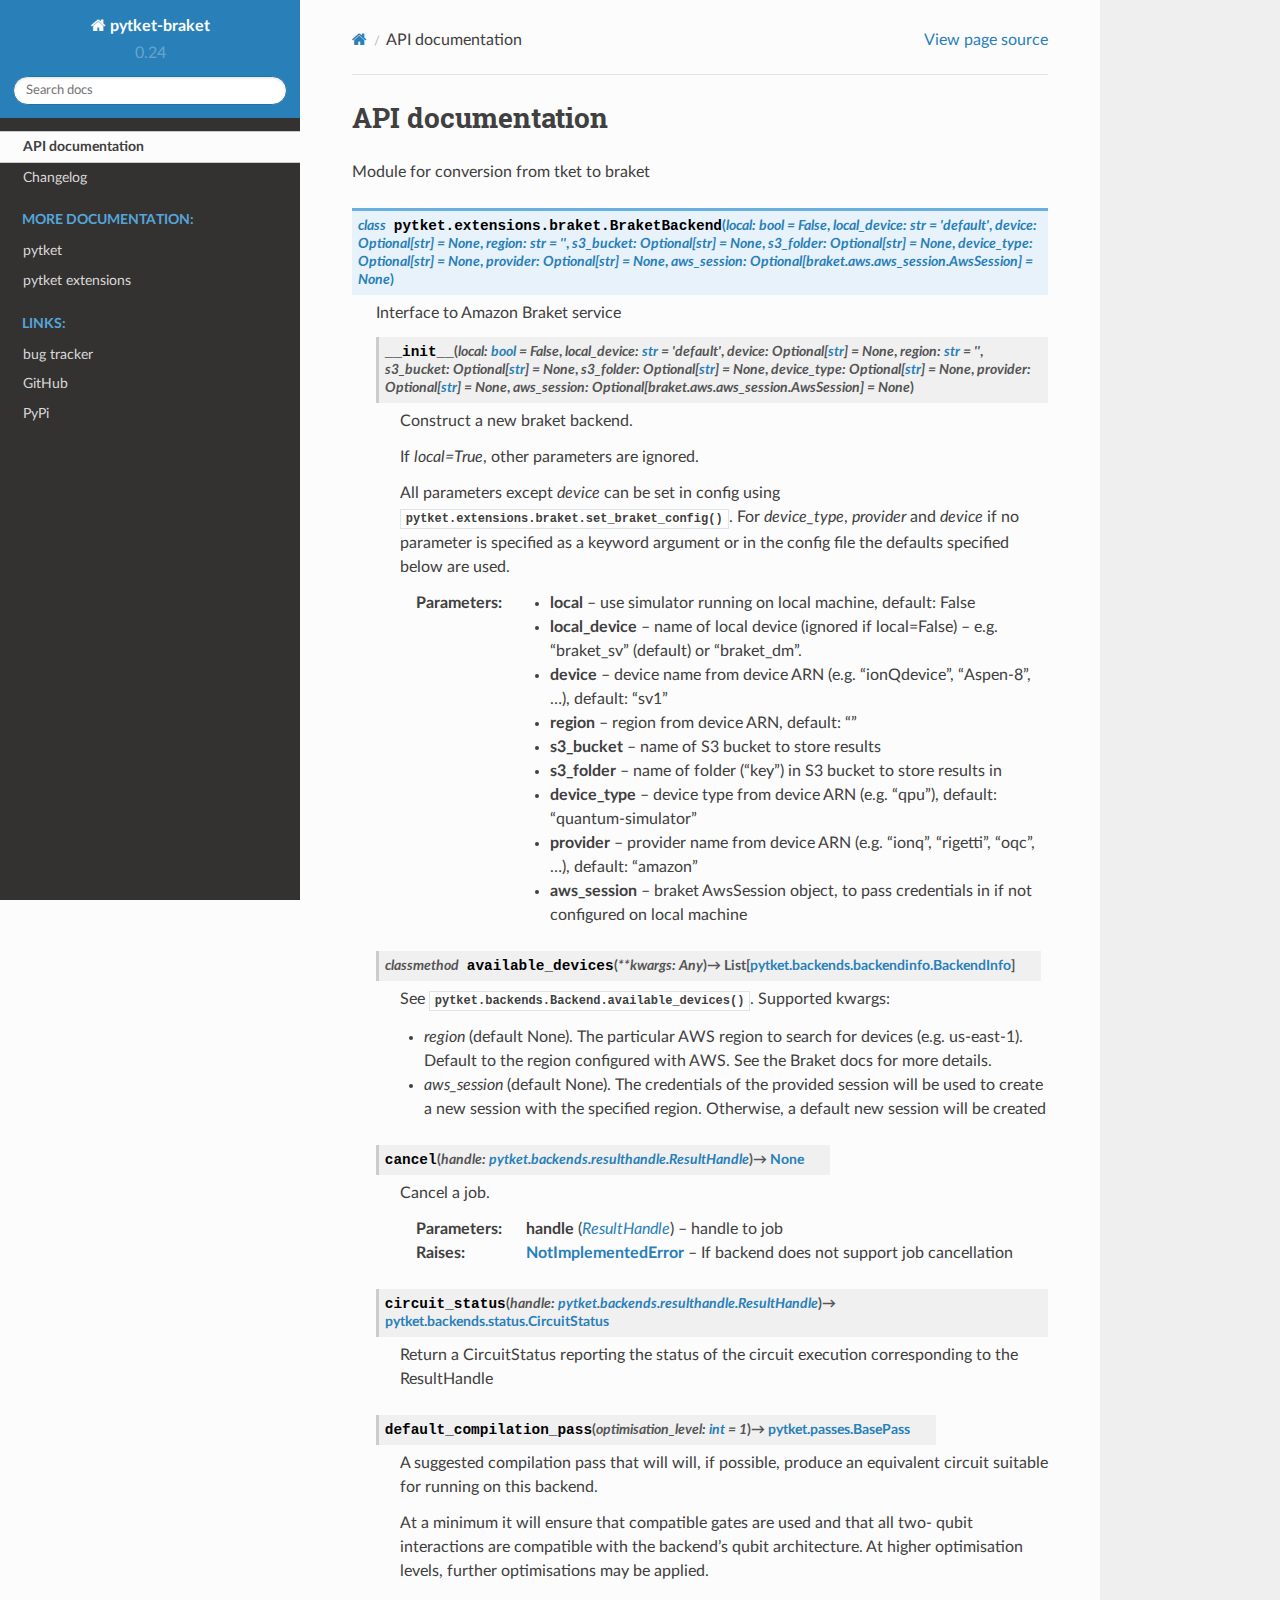
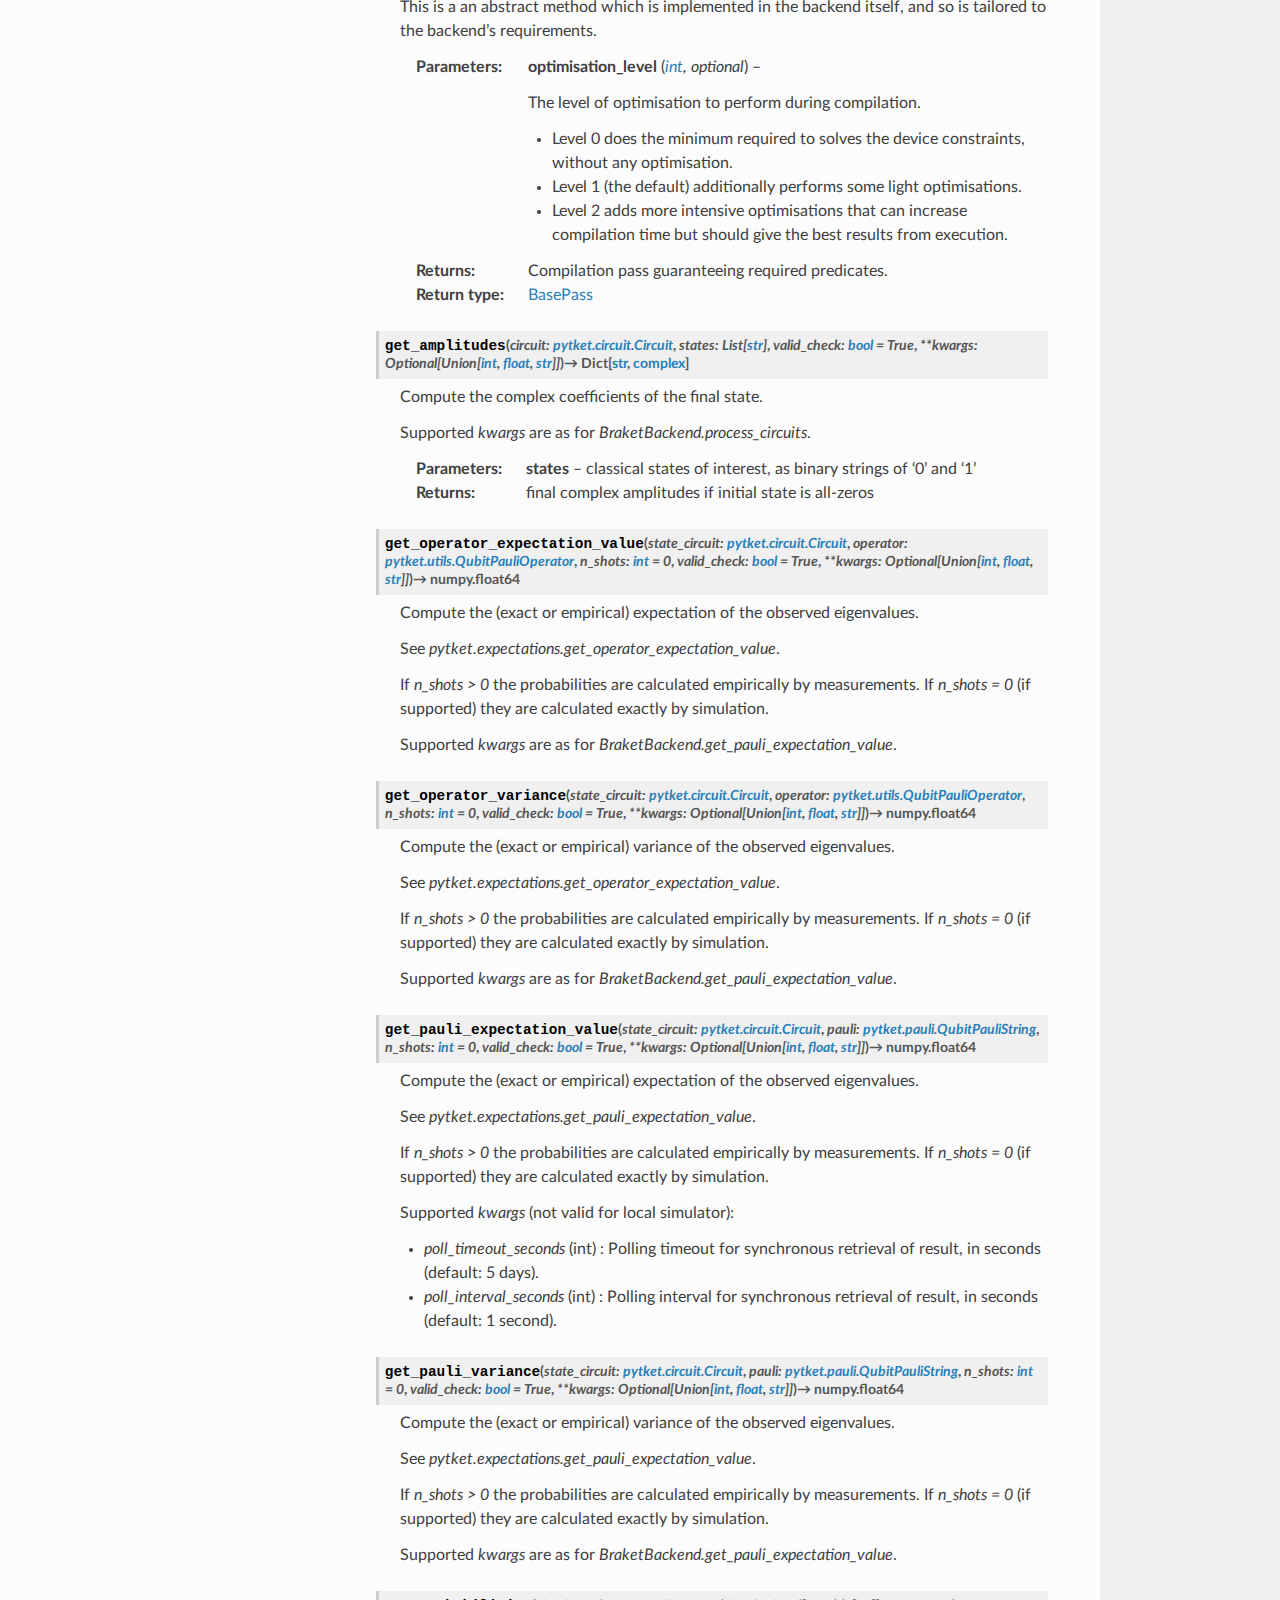
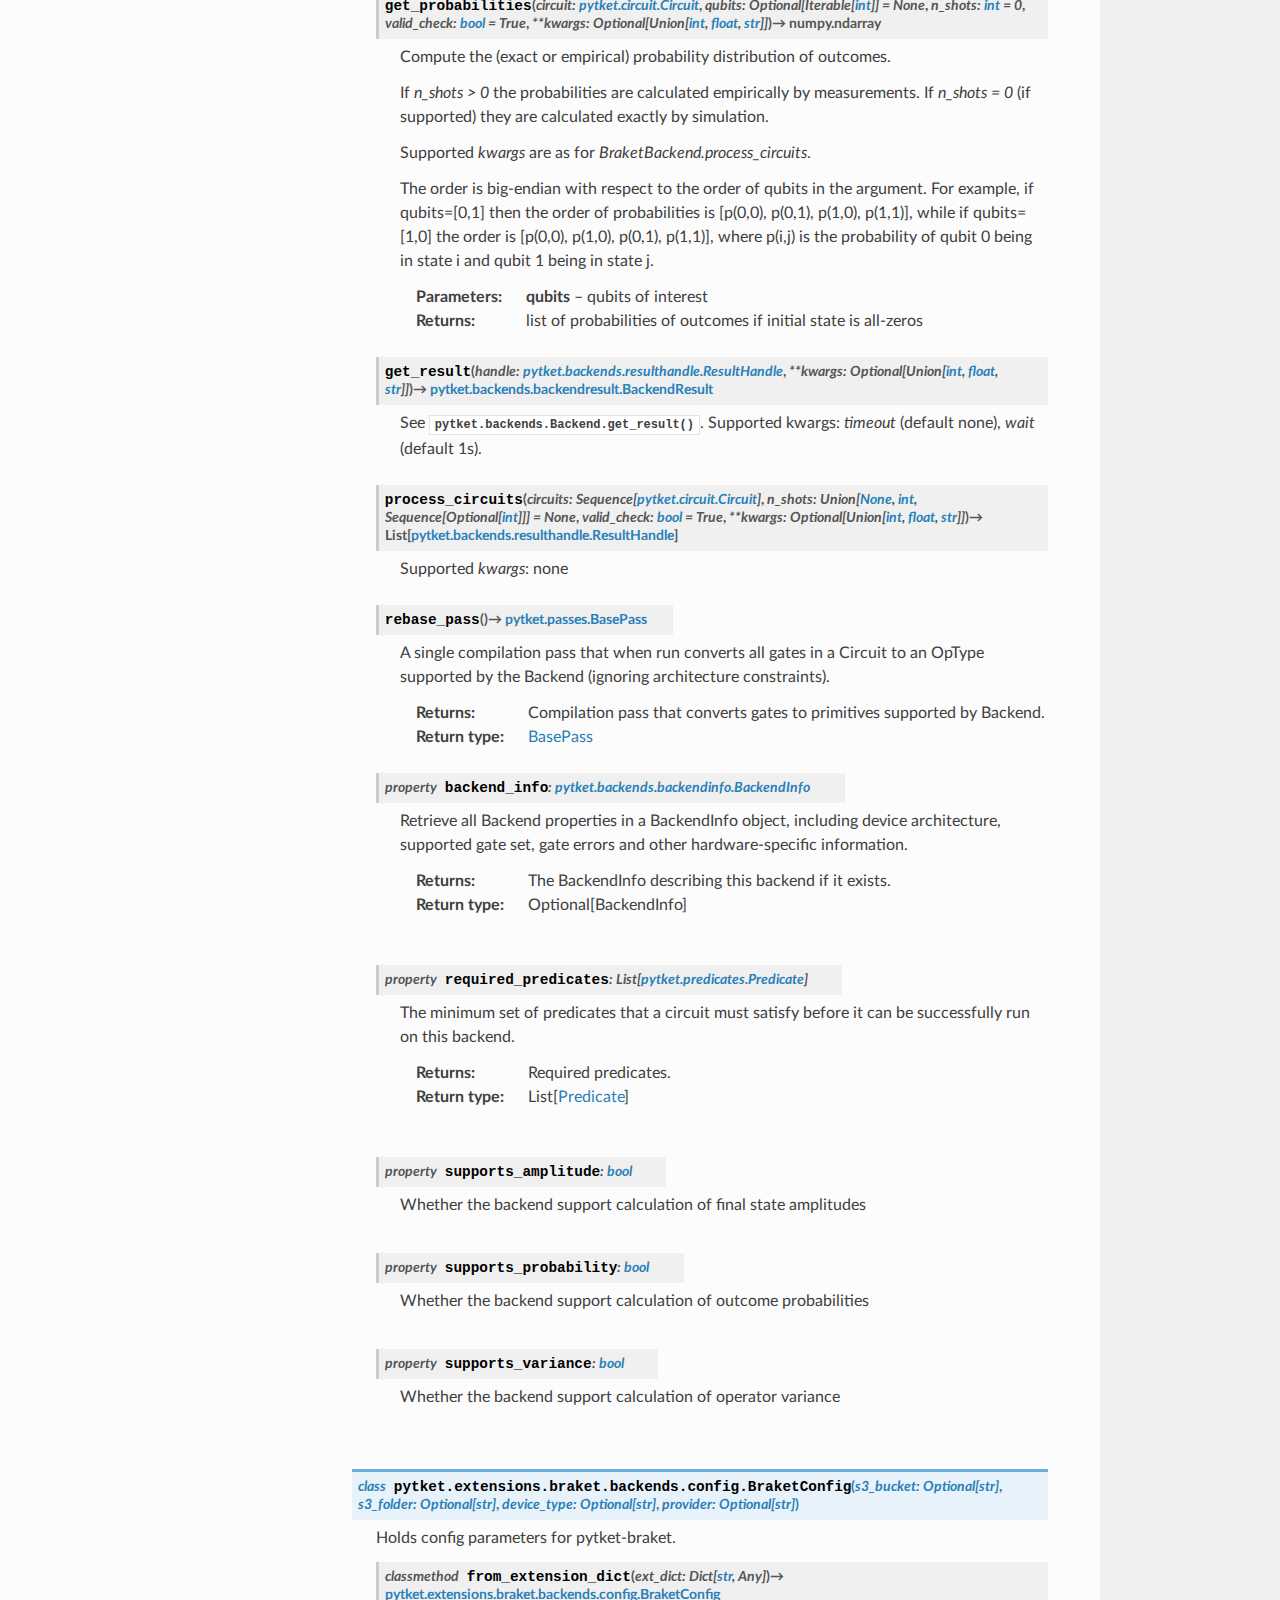
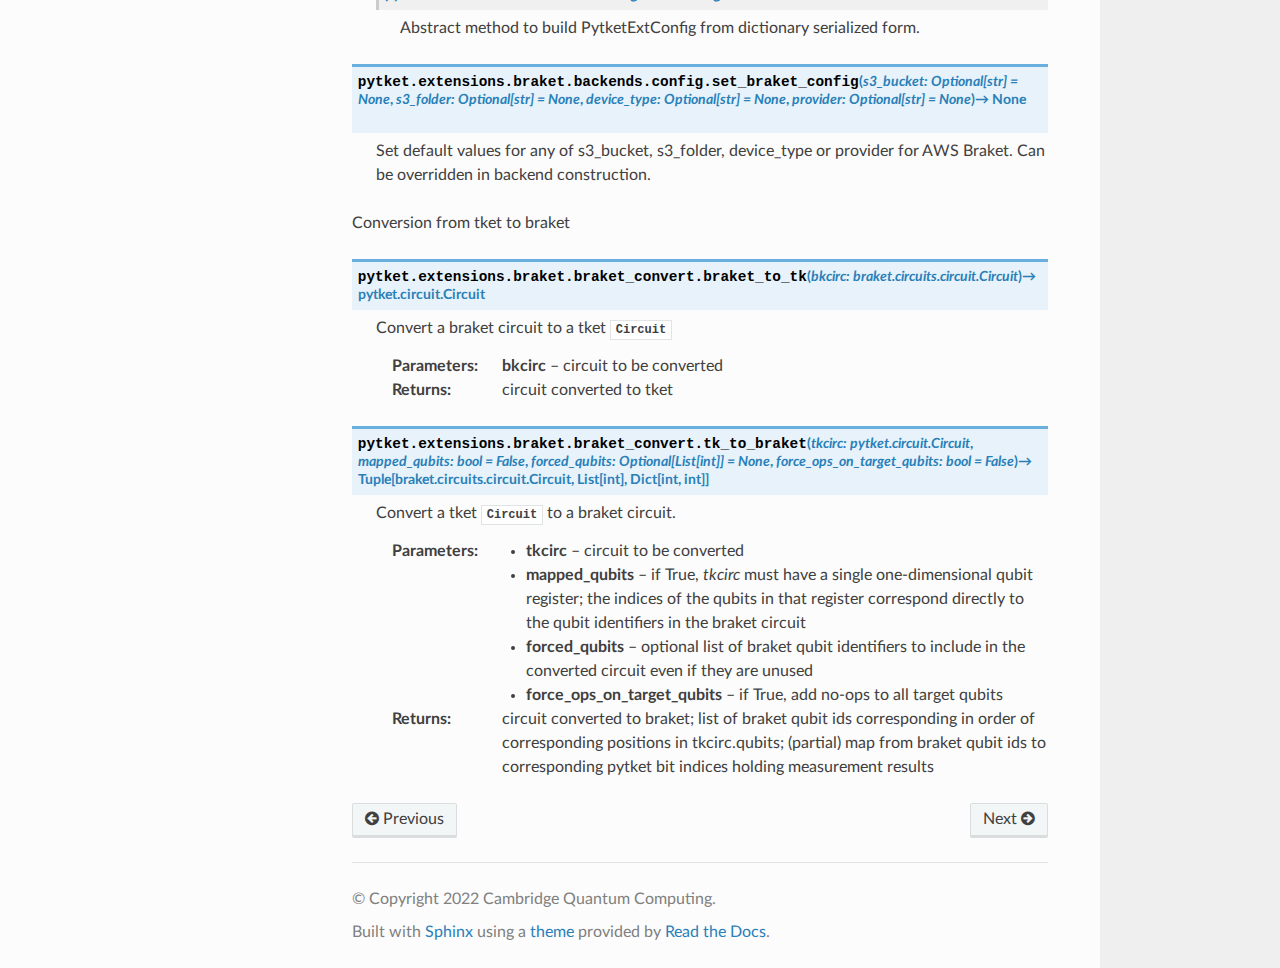
==== commit 12ca6823: "Add generated documentation." ====
--- a/docs/api/api.html
+++ b/docs/api/api.html
@@ -4,7 +4,7 @@
   <meta charset="utf-8" /><meta name="generator" content="Docutils 0.17.1: http://docutils.sourceforge.net/" />
 
   <meta name="viewport" content="width=device-width, initial-scale=1.0" />
-  <title>API documentation &mdash; pytket-braket 0.23.0 documentation</title>
+  <title>API documentation &mdash; pytket-braket 0.24.0 documentation</title>
       <link rel="stylesheet" href="_static/pygments.css" type="text/css" />
       <link rel="stylesheet" href="_static/css/theme.css" type="text/css" />
   <!--[if lt IE 9]>
@@ -30,7 +30,7 @@
             <a href="index.html" class="icon icon-home"> pytket-braket
           </a>
               <div class="version">
-                0.23
+                0.24
               </div>
 <div role="search">
   <form id="rtd-search-form" class="wy-form" action="search.html" method="get">
@@ -69,8 +69,8 @@
         <div class="rst-content">
           <div role="navigation" aria-label="Page navigation">
   <ul class="wy-breadcrumbs">
-      <li><a href="index.html" class="icon icon-home"></a> &raquo;</li>
-      <li>API documentation</li>
+      <li><a href="index.html" class="icon icon-home"></a></li>
+      <li class="breadcrumb-item active">API documentation</li>
       <li class="wy-breadcrumbs-aside">
             <a href="_sources/api.rst.txt" rel="nofollow"> View page source</a>
       </li>
@@ -85,11 +85,11 @@
 <p>Module for conversion from tket to braket</p>
 <dl class="py class">
 <dt class="sig sig-object py" id="pytket.extensions.braket.BraketBackend">
-<em class="property"><span class="pre">class</span><span class="w"> </span></em><span class="sig-prename descclassname"><span class="pre">pytket.extensions.braket.</span></span><span class="sig-name descname"><span class="pre">BraketBackend</span></span><span class="sig-paren">(</span><em class="sig-param"><span class="n"><span class="pre">local</span></span><span class="p"><span class="pre">:</span></span><span class="w"> </span><span class="n"><a class="reference external" href="https://docs.python.org/3/library/functions.html#bool" title="(in Python v3.10)"><span class="pre">bool</span></a></span><span class="w"> </span><span class="o"><span class="pre">=</span></span><span class="w"> </span><span class="default_value"><span class="pre">False</span></span></em>, <em class="sig-param"><span class="n"><span class="pre">local_device</span></span><span class="p"><span class="pre">:</span></span><span class="w"> </span><span class="n"><a class="reference external" href="https://docs.python.org/3/library/stdtypes.html#str" title="(in Python v3.10)"><span class="pre">str</span></a></span><span class="w"> </span><span class="o"><span class="pre">=</span></span><span class="w"> </span><span class="default_value"><span class="pre">'default'</span></span></em>, <em class="sig-param"><span class="n"><span class="pre">device</span></span><span class="p"><span class="pre">:</span></span><span class="w"> </span><span class="n"><span class="pre">Optional</span><span class="p"><span class="pre">[</span></span><a class="reference external" href="https://docs.python.org/3/library/stdtypes.html#str" title="(in Python v3.10)"><span class="pre">str</span></a><span class="p"><span class="pre">]</span></span></span><span class="w"> </span><span class="o"><span class="pre">=</span></span><span class="w"> </span><span class="default_value"><span class="pre">None</span></span></em>, <em class="sig-param"><span class="n"><span class="pre">region</span></span><span class="p"><span class="pre">:</span></span><span class="w"> </span><span class="n"><a class="reference external" href="https://docs.python.org/3/library/stdtypes.html#str" title="(in Python v3.10)"><span class="pre">str</span></a></span><span class="w"> </span><span class="o"><span class="pre">=</span></span><span class="w"> </span><span class="default_value"><span class="pre">''</span></span></em>, <em class="sig-param"><span class="n"><span class="pre">s3_bucket</span></span><span class="p"><span class="pre">:</span></span><span class="w"> </span><span class="n"><span class="pre">Optional</span><span class="p"><span class="pre">[</span></span><a class="reference external" href="https://docs.python.org/3/library/stdtypes.html#str" title="(in Python v3.10)"><span class="pre">str</span></a><span class="p"><span class="pre">]</span></span></span><span class="w"> </span><span class="o"><span class="pre">=</span></span><span class="w"> </span><span class="default_value"><span class="pre">None</span></span></em>, <em class="sig-param"><span class="n"><span class="pre">s3_folder</span></span><span class="p"><span class="pre">:</span></span><span class="w"> </span><span class="n"><span class="pre">Optional</span><span class="p"><span class="pre">[</span></span><a class="reference external" href="https://docs.python.org/3/library/stdtypes.html#str" title="(in Python v3.10)"><span class="pre">str</span></a><span class="p"><span class="pre">]</span></span></span><span class="w"> </span><span class="o"><span class="pre">=</span></span><span class="w"> </span><span class="default_value"><span class="pre">None</span></span></em>, <em class="sig-param"><span class="n"><span class="pre">device_type</span></span><span class="p"><span class="pre">:</span></span><span class="w"> </span><span class="n"><span class="pre">Optional</span><span class="p"><span class="pre">[</span></span><a class="reference external" href="https://docs.python.org/3/library/stdtypes.html#str" title="(in Python v3.10)"><span class="pre">str</span></a><span class="p"><span class="pre">]</span></span></span><span class="w"> </span><span class="o"><span class="pre">=</span></span><span class="w"> </span><span class="default_value"><span class="pre">None</span></span></em>, <em class="sig-param"><span class="n"><span class="pre">provider</span></span><span class="p"><span class="pre">:</span></span><span class="w"> </span><span class="n"><span class="pre">Optional</span><span class="p"><span class="pre">[</span></span><a class="reference external" href="https://docs.python.org/3/library/stdtypes.html#str" title="(in Python v3.10)"><span class="pre">str</span></a><span class="p"><span class="pre">]</span></span></span><span class="w"> </span><span class="o"><span class="pre">=</span></span><span class="w"> </span><span class="default_value"><span class="pre">None</span></span></em>, <em class="sig-param"><span class="n"><span class="pre">aws_session</span></span><span class="p"><span class="pre">:</span></span><span class="w"> </span><span class="n"><span class="pre">Optional</span><span class="p"><span class="pre">[</span></span><span class="pre">braket.aws.aws_session.AwsSession</span><span class="p"><span class="pre">]</span></span></span><span class="w"> </span><span class="o"><span class="pre">=</span></span><span class="w"> </span><span class="default_value"><span class="pre">None</span></span></em><span class="sig-paren">)</span><a class="headerlink" href="#pytket.extensions.braket.BraketBackend" title="Permalink to this definition"></a></dt>
+<em class="property"><span class="pre">class</span><span class="w"> </span></em><span class="sig-prename descclassname"><span class="pre">pytket.extensions.braket.</span></span><span class="sig-name descname"><span class="pre">BraketBackend</span></span><span class="sig-paren">(</span><em class="sig-param"><span class="n"><span class="pre">local</span></span><span class="p"><span class="pre">:</span></span><span class="w"> </span><span class="n"><a class="reference external" href="https://docs.python.org/3/library/functions.html#bool" title="(in Python v3.11)"><span class="pre">bool</span></a></span><span class="w"> </span><span class="o"><span class="pre">=</span></span><span class="w"> </span><span class="default_value"><span class="pre">False</span></span></em>, <em class="sig-param"><span class="n"><span class="pre">local_device</span></span><span class="p"><span class="pre">:</span></span><span class="w"> </span><span class="n"><a class="reference external" href="https://docs.python.org/3/library/stdtypes.html#str" title="(in Python v3.11)"><span class="pre">str</span></a></span><span class="w"> </span><span class="o"><span class="pre">=</span></span><span class="w"> </span><span class="default_value"><span class="pre">'default'</span></span></em>, <em class="sig-param"><span class="n"><span class="pre">device</span></span><span class="p"><span class="pre">:</span></span><span class="w"> </span><span class="n"><span class="pre">Optional</span><span class="p"><span class="pre">[</span></span><a class="reference external" href="https://docs.python.org/3/library/stdtypes.html#str" title="(in Python v3.11)"><span class="pre">str</span></a><span class="p"><span class="pre">]</span></span></span><span class="w"> </span><span class="o"><span class="pre">=</span></span><span class="w"> </span><span class="default_value"><span class="pre">None</span></span></em>, <em class="sig-param"><span class="n"><span class="pre">region</span></span><span class="p"><span class="pre">:</span></span><span class="w"> </span><span class="n"><a class="reference external" href="https://docs.python.org/3/library/stdtypes.html#str" title="(in Python v3.11)"><span class="pre">str</span></a></span><span class="w"> </span><span class="o"><span class="pre">=</span></span><span class="w"> </span><span class="default_value"><span class="pre">''</span></span></em>, <em class="sig-param"><span class="n"><span class="pre">s3_bucket</span></span><span class="p"><span class="pre">:</span></span><span class="w"> </span><span class="n"><span class="pre">Optional</span><span class="p"><span class="pre">[</span></span><a class="reference external" href="https://docs.python.org/3/library/stdtypes.html#str" title="(in Python v3.11)"><span class="pre">str</span></a><span class="p"><span class="pre">]</span></span></span><span class="w"> </span><span class="o"><span class="pre">=</span></span><span class="w"> </span><span class="default_value"><span class="pre">None</span></span></em>, <em class="sig-param"><span class="n"><span class="pre">s3_folder</span></span><span class="p"><span class="pre">:</span></span><span class="w"> </span><span class="n"><span class="pre">Optional</span><span class="p"><span class="pre">[</span></span><a class="reference external" href="https://docs.python.org/3/library/stdtypes.html#str" title="(in Python v3.11)"><span class="pre">str</span></a><span class="p"><span class="pre">]</span></span></span><span class="w"> </span><span class="o"><span class="pre">=</span></span><span class="w"> </span><span class="default_value"><span class="pre">None</span></span></em>, <em class="sig-param"><span class="n"><span class="pre">device_type</span></span><span class="p"><span class="pre">:</span></span><span class="w"> </span><span class="n"><span class="pre">Optional</span><span class="p"><span class="pre">[</span></span><a class="reference external" href="https://docs.python.org/3/library/stdtypes.html#str" title="(in Python v3.11)"><span class="pre">str</span></a><span class="p"><span class="pre">]</span></span></span><span class="w"> </span><span class="o"><span class="pre">=</span></span><span class="w"> </span><span class="default_value"><span class="pre">None</span></span></em>, <em class="sig-param"><span class="n"><span class="pre">provider</span></span><span class="p"><span class="pre">:</span></span><span class="w"> </span><span class="n"><span class="pre">Optional</span><span class="p"><span class="pre">[</span></span><a class="reference external" href="https://docs.python.org/3/library/stdtypes.html#str" title="(in Python v3.11)"><span class="pre">str</span></a><span class="p"><span class="pre">]</span></span></span><span class="w"> </span><span class="o"><span class="pre">=</span></span><span class="w"> </span><span class="default_value"><span class="pre">None</span></span></em>, <em class="sig-param"><span class="n"><span class="pre">aws_session</span></span><span class="p"><span class="pre">:</span></span><span class="w"> </span><span class="n"><span class="pre">Optional</span><span class="p"><span class="pre">[</span></span><span class="pre">braket.aws.aws_session.AwsSession</span><span class="p"><span class="pre">]</span></span></span><span class="w"> </span><span class="o"><span class="pre">=</span></span><span class="w"> </span><span class="default_value"><span class="pre">None</span></span></em><span class="sig-paren">)</span><a class="headerlink" href="#pytket.extensions.braket.BraketBackend" title="Permalink to this definition"></a></dt>
 <dd><p>Interface to Amazon Braket service</p>
 <dl class="py method">
 <dt class="sig sig-object py" id="pytket.extensions.braket.BraketBackend.__init__">
-<span class="sig-name descname"><span class="pre">__init__</span></span><span class="sig-paren">(</span><em class="sig-param"><span class="n"><span class="pre">local</span></span><span class="p"><span class="pre">:</span></span><span class="w"> </span><span class="n"><a class="reference external" href="https://docs.python.org/3/library/functions.html#bool" title="(in Python v3.10)"><span class="pre">bool</span></a></span><span class="w"> </span><span class="o"><span class="pre">=</span></span><span class="w"> </span><span class="default_value"><span class="pre">False</span></span></em>, <em class="sig-param"><span class="n"><span class="pre">local_device</span></span><span class="p"><span class="pre">:</span></span><span class="w"> </span><span class="n"><a class="reference external" href="https://docs.python.org/3/library/stdtypes.html#str" title="(in Python v3.10)"><span class="pre">str</span></a></span><span class="w"> </span><span class="o"><span class="pre">=</span></span><span class="w"> </span><span class="default_value"><span class="pre">'default'</span></span></em>, <em class="sig-param"><span class="n"><span class="pre">device</span></span><span class="p"><span class="pre">:</span></span><span class="w"> </span><span class="n"><span class="pre">Optional</span><span class="p"><span class="pre">[</span></span><a class="reference external" href="https://docs.python.org/3/library/stdtypes.html#str" title="(in Python v3.10)"><span class="pre">str</span></a><span class="p"><span class="pre">]</span></span></span><span class="w"> </span><span class="o"><span class="pre">=</span></span><span class="w"> </span><span class="default_value"><span class="pre">None</span></span></em>, <em class="sig-param"><span class="n"><span class="pre">region</span></span><span class="p"><span class="pre">:</span></span><span class="w"> </span><span class="n"><a class="reference external" href="https://docs.python.org/3/library/stdtypes.html#str" title="(in Python v3.10)"><span class="pre">str</span></a></span><span class="w"> </span><span class="o"><span class="pre">=</span></span><span class="w"> </span><span class="default_value"><span class="pre">''</span></span></em>, <em class="sig-param"><span class="n"><span class="pre">s3_bucket</span></span><span class="p"><span class="pre">:</span></span><span class="w"> </span><span class="n"><span class="pre">Optional</span><span class="p"><span class="pre">[</span></span><a class="reference external" href="https://docs.python.org/3/library/stdtypes.html#str" title="(in Python v3.10)"><span class="pre">str</span></a><span class="p"><span class="pre">]</span></span></span><span class="w"> </span><span class="o"><span class="pre">=</span></span><span class="w"> </span><span class="default_value"><span class="pre">None</span></span></em>, <em class="sig-param"><span class="n"><span class="pre">s3_folder</span></span><span class="p"><span class="pre">:</span></span><span class="w"> </span><span class="n"><span class="pre">Optional</span><span class="p"><span class="pre">[</span></span><a class="reference external" href="https://docs.python.org/3/library/stdtypes.html#str" title="(in Python v3.10)"><span class="pre">str</span></a><span class="p"><span class="pre">]</span></span></span><span class="w"> </span><span class="o"><span class="pre">=</span></span><span class="w"> </span><span class="default_value"><span class="pre">None</span></span></em>, <em class="sig-param"><span class="n"><span class="pre">device_type</span></span><span class="p"><span class="pre">:</span></span><span class="w"> </span><span class="n"><span class="pre">Optional</span><span class="p"><span class="pre">[</span></span><a class="reference external" href="https://docs.python.org/3/library/stdtypes.html#str" title="(in Python v3.10)"><span class="pre">str</span></a><span class="p"><span class="pre">]</span></span></span><span class="w"> </span><span class="o"><span class="pre">=</span></span><span class="w"> </span><span class="default_value"><span class="pre">None</span></span></em>, <em class="sig-param"><span class="n"><span class="pre">provider</span></span><span class="p"><span class="pre">:</span></span><span class="w"> </span><span class="n"><span class="pre">Optional</span><span class="p"><span class="pre">[</span></span><a class="reference external" href="https://docs.python.org/3/library/stdtypes.html#str" title="(in Python v3.10)"><span class="pre">str</span></a><span class="p"><span class="pre">]</span></span></span><span class="w"> </span><span class="o"><span class="pre">=</span></span><span class="w"> </span><span class="default_value"><span class="pre">None</span></span></em>, <em class="sig-param"><span class="n"><span class="pre">aws_session</span></span><span class="p"><span class="pre">:</span></span><span class="w"> </span><span class="n"><span class="pre">Optional</span><span class="p"><span class="pre">[</span></span><span class="pre">braket.aws.aws_session.AwsSession</span><span class="p"><span class="pre">]</span></span></span><span class="w"> </span><span class="o"><span class="pre">=</span></span><span class="w"> </span><span class="default_value"><span class="pre">None</span></span></em><span class="sig-paren">)</span><a class="headerlink" href="#pytket.extensions.braket.BraketBackend.__init__" title="Permalink to this definition"></a></dt>
+<span class="sig-name descname"><span class="pre">__init__</span></span><span class="sig-paren">(</span><em class="sig-param"><span class="n"><span class="pre">local</span></span><span class="p"><span class="pre">:</span></span><span class="w"> </span><span class="n"><a class="reference external" href="https://docs.python.org/3/library/functions.html#bool" title="(in Python v3.11)"><span class="pre">bool</span></a></span><span class="w"> </span><span class="o"><span class="pre">=</span></span><span class="w"> </span><span class="default_value"><span class="pre">False</span></span></em>, <em class="sig-param"><span class="n"><span class="pre">local_device</span></span><span class="p"><span class="pre">:</span></span><span class="w"> </span><span class="n"><a class="reference external" href="https://docs.python.org/3/library/stdtypes.html#str" title="(in Python v3.11)"><span class="pre">str</span></a></span><span class="w"> </span><span class="o"><span class="pre">=</span></span><span class="w"> </span><span class="default_value"><span class="pre">'default'</span></span></em>, <em class="sig-param"><span class="n"><span class="pre">device</span></span><span class="p"><span class="pre">:</span></span><span class="w"> </span><span class="n"><span class="pre">Optional</span><span class="p"><span class="pre">[</span></span><a class="reference external" href="https://docs.python.org/3/library/stdtypes.html#str" title="(in Python v3.11)"><span class="pre">str</span></a><span class="p"><span class="pre">]</span></span></span><span class="w"> </span><span class="o"><span class="pre">=</span></span><span class="w"> </span><span class="default_value"><span class="pre">None</span></span></em>, <em class="sig-param"><span class="n"><span class="pre">region</span></span><span class="p"><span class="pre">:</span></span><span class="w"> </span><span class="n"><a class="reference external" href="https://docs.python.org/3/library/stdtypes.html#str" title="(in Python v3.11)"><span class="pre">str</span></a></span><span class="w"> </span><span class="o"><span class="pre">=</span></span><span class="w"> </span><span class="default_value"><span class="pre">''</span></span></em>, <em class="sig-param"><span class="n"><span class="pre">s3_bucket</span></span><span class="p"><span class="pre">:</span></span><span class="w"> </span><span class="n"><span class="pre">Optional</span><span class="p"><span class="pre">[</span></span><a class="reference external" href="https://docs.python.org/3/library/stdtypes.html#str" title="(in Python v3.11)"><span class="pre">str</span></a><span class="p"><span class="pre">]</span></span></span><span class="w"> </span><span class="o"><span class="pre">=</span></span><span class="w"> </span><span class="default_value"><span class="pre">None</span></span></em>, <em class="sig-param"><span class="n"><span class="pre">s3_folder</span></span><span class="p"><span class="pre">:</span></span><span class="w"> </span><span class="n"><span class="pre">Optional</span><span class="p"><span class="pre">[</span></span><a class="reference external" href="https://docs.python.org/3/library/stdtypes.html#str" title="(in Python v3.11)"><span class="pre">str</span></a><span class="p"><span class="pre">]</span></span></span><span class="w"> </span><span class="o"><span class="pre">=</span></span><span class="w"> </span><span class="default_value"><span class="pre">None</span></span></em>, <em class="sig-param"><span class="n"><span class="pre">device_type</span></span><span class="p"><span class="pre">:</span></span><span class="w"> </span><span class="n"><span class="pre">Optional</span><span class="p"><span class="pre">[</span></span><a class="reference external" href="https://docs.python.org/3/library/stdtypes.html#str" title="(in Python v3.11)"><span class="pre">str</span></a><span class="p"><span class="pre">]</span></span></span><span class="w"> </span><span class="o"><span class="pre">=</span></span><span class="w"> </span><span class="default_value"><span class="pre">None</span></span></em>, <em class="sig-param"><span class="n"><span class="pre">provider</span></span><span class="p"><span class="pre">:</span></span><span class="w"> </span><span class="n"><span class="pre">Optional</span><span class="p"><span class="pre">[</span></span><a class="reference external" href="https://docs.python.org/3/library/stdtypes.html#str" title="(in Python v3.11)"><span class="pre">str</span></a><span class="p"><span class="pre">]</span></span></span><span class="w"> </span><span class="o"><span class="pre">=</span></span><span class="w"> </span><span class="default_value"><span class="pre">None</span></span></em>, <em class="sig-param"><span class="n"><span class="pre">aws_session</span></span><span class="p"><span class="pre">:</span></span><span class="w"> </span><span class="n"><span class="pre">Optional</span><span class="p"><span class="pre">[</span></span><span class="pre">braket.aws.aws_session.AwsSession</span><span class="p"><span class="pre">]</span></span></span><span class="w"> </span><span class="o"><span class="pre">=</span></span><span class="w"> </span><span class="default_value"><span class="pre">None</span></span></em><span class="sig-paren">)</span><a class="headerlink" href="#pytket.extensions.braket.BraketBackend.__init__" title="Permalink to this definition"></a></dt>
 <dd><p>Construct a new braket backend.</p>
 <p>If <cite>local=True</cite>, other parameters are ignored.</p>
 <p>All parameters except <cite>device</cite> can be set in config using
@@ -123,8 +123,8 @@
 
 <dl class="py method">
 <dt class="sig sig-object py" id="pytket.extensions.braket.BraketBackend.available_devices">
-<em class="property"><span class="pre">classmethod</span><span class="w"> </span></em><span class="sig-name descname"><span class="pre">available_devices</span></span><span class="sig-paren">(</span><em class="sig-param"><span class="o"><span class="pre">**</span></span><span class="n"><span class="pre">kwargs</span></span><span class="p"><span class="pre">:</span></span><span class="w"> </span><span class="n"><span class="pre">Any</span></span></em><span class="sig-paren">)</span> <span class="sig-return"><span class="sig-return-icon">&#x2192;</span> <span class="sig-return-typehint"><span class="pre">List</span><span class="p"><span class="pre">[</span></span><a class="reference external" href="https://cqcl.github.io/tket/pytket/api/backends.html#pytket.backends.backendinfo.BackendInfo" title="(in pytket v1.7)"><span class="pre">pytket.backends.backendinfo.BackendInfo</span></a><span class="p"><span class="pre">]</span></span></span></span><a class="headerlink" href="#pytket.extensions.braket.BraketBackend.available_devices" title="Permalink to this definition"></a></dt>
-<dd><p>See <a class="reference external" href="https://cqcl.github.io/tket/pytket/api/backends.html#pytket.backends.Backend.available_devices" title="(in pytket v1.7)"><code class="xref py py-meth docutils literal notranslate"><span class="pre">pytket.backends.Backend.available_devices()</span></code></a>.
+<em class="property"><span class="pre">classmethod</span><span class="w"> </span></em><span class="sig-name descname"><span class="pre">available_devices</span></span><span class="sig-paren">(</span><em class="sig-param"><span class="o"><span class="pre">**</span></span><span class="n"><span class="pre">kwargs</span></span><span class="p"><span class="pre">:</span></span><span class="w"> </span><span class="n"><span class="pre">Any</span></span></em><span class="sig-paren">)</span> <span class="sig-return"><span class="sig-return-icon">&#x2192;</span> <span class="sig-return-typehint"><span class="pre">List</span><span class="p"><span class="pre">[</span></span><a class="reference external" href="https://cqcl.github.io/tket/pytket/api/backends.html#pytket.backends.backendinfo.BackendInfo" title="(in pytket v1.8)"><span class="pre">pytket.backends.backendinfo.BackendInfo</span></a><span class="p"><span class="pre">]</span></span></span></span><a class="headerlink" href="#pytket.extensions.braket.BraketBackend.available_devices" title="Permalink to this definition"></a></dt>
+<dd><p>See <a class="reference external" href="https://cqcl.github.io/tket/pytket/api/backends.html#pytket.backends.Backend.available_devices" title="(in pytket v1.8)"><code class="xref py py-meth docutils literal notranslate"><span class="pre">pytket.backends.Backend.available_devices()</span></code></a>.
 Supported kwargs:</p>
 <ul class="simple">
 <li><p><cite>region</cite> (default None). The particular AWS region to search for
@@ -138,28 +138,28 @@
 
 <dl class="py method">
 <dt class="sig sig-object py" id="pytket.extensions.braket.BraketBackend.cancel">
-<span class="sig-name descname"><span class="pre">cancel</span></span><span class="sig-paren">(</span><em class="sig-param"><span class="n"><span class="pre">handle</span></span><span class="p"><span class="pre">:</span></span><span class="w"> </span><span class="n"><a class="reference external" href="https://cqcl.github.io/tket/pytket/api/backends.html#pytket.backends.resulthandle.ResultHandle" title="(in pytket v1.7)"><span class="pre">pytket.backends.resulthandle.ResultHandle</span></a></span></em><span class="sig-paren">)</span> <span class="sig-return"><span class="sig-return-icon">&#x2192;</span> <span class="sig-return-typehint"><a class="reference external" href="https://docs.python.org/3/library/constants.html#None" title="(in Python v3.10)"><span class="pre">None</span></a></span></span><a class="headerlink" href="#pytket.extensions.braket.BraketBackend.cancel" title="Permalink to this definition"></a></dt>
+<span class="sig-name descname"><span class="pre">cancel</span></span><span class="sig-paren">(</span><em class="sig-param"><span class="n"><span class="pre">handle</span></span><span class="p"><span class="pre">:</span></span><span class="w"> </span><span class="n"><a class="reference external" href="https://cqcl.github.io/tket/pytket/api/backends.html#pytket.backends.resulthandle.ResultHandle" title="(in pytket v1.8)"><span class="pre">pytket.backends.resulthandle.ResultHandle</span></a></span></em><span class="sig-paren">)</span> <span class="sig-return"><span class="sig-return-icon">&#x2192;</span> <span class="sig-return-typehint"><a class="reference external" href="https://docs.python.org/3/library/constants.html#None" title="(in Python v3.11)"><span class="pre">None</span></a></span></span><a class="headerlink" href="#pytket.extensions.braket.BraketBackend.cancel" title="Permalink to this definition"></a></dt>
 <dd><p>Cancel a job.</p>
 <dl class="field-list simple">
 <dt class="field-odd">Parameters</dt>
 <dd class="field-odd"><p><strong>handle</strong> (<a class="reference external" href="https://cqcl.github.io/tket/pytket/api/backends.html#pytket.backends.resulthandle.ResultHandle" title="ResultHandle"><em>ResultHandle</em></a>) – handle to job</p>
 </dd>
 <dt class="field-even">Raises</dt>
-<dd class="field-even"><p><a class="reference external" href="https://docs.python.org/3/library/exceptions.html#NotImplementedError" title="(in Python v3.10)"><strong>NotImplementedError</strong></a> – If backend does not support job cancellation</p>
+<dd class="field-even"><p><a class="reference external" href="https://docs.python.org/3/library/exceptions.html#NotImplementedError" title="(in Python v3.11)"><strong>NotImplementedError</strong></a> – If backend does not support job cancellation</p>
 </dd>
 </dl>
 </dd></dl>
 
 <dl class="py method">
 <dt class="sig sig-object py" id="pytket.extensions.braket.BraketBackend.circuit_status">
-<span class="sig-name descname"><span class="pre">circuit_status</span></span><span class="sig-paren">(</span><em class="sig-param"><span class="n"><span class="pre">handle</span></span><span class="p"><span class="pre">:</span></span><span class="w"> </span><span class="n"><a class="reference external" href="https://cqcl.github.io/tket/pytket/api/backends.html#pytket.backends.resulthandle.ResultHandle" title="(in pytket v1.7)"><span class="pre">pytket.backends.resulthandle.ResultHandle</span></a></span></em><span class="sig-paren">)</span> <span class="sig-return"><span class="sig-return-icon">&#x2192;</span> <span class="sig-return-typehint"><a class="reference external" href="https://cqcl.github.io/tket/pytket/api/backends.html#pytket.backends.status.CircuitStatus" title="(in pytket v1.7)"><span class="pre">pytket.backends.status.CircuitStatus</span></a></span></span><a class="headerlink" href="#pytket.extensions.braket.BraketBackend.circuit_status" title="Permalink to this definition"></a></dt>
+<span class="sig-name descname"><span class="pre">circuit_status</span></span><span class="sig-paren">(</span><em class="sig-param"><span class="n"><span class="pre">handle</span></span><span class="p"><span class="pre">:</span></span><span class="w"> </span><span class="n"><a class="reference external" href="https://cqcl.github.io/tket/pytket/api/backends.html#pytket.backends.resulthandle.ResultHandle" title="(in pytket v1.8)"><span class="pre">pytket.backends.resulthandle.ResultHandle</span></a></span></em><span class="sig-paren">)</span> <span class="sig-return"><span class="sig-return-icon">&#x2192;</span> <span class="sig-return-typehint"><a class="reference external" href="https://cqcl.github.io/tket/pytket/api/backends.html#pytket.backends.status.CircuitStatus" title="(in pytket v1.8)"><span class="pre">pytket.backends.status.CircuitStatus</span></a></span></span><a class="headerlink" href="#pytket.extensions.braket.BraketBackend.circuit_status" title="Permalink to this definition"></a></dt>
 <dd><p>Return a CircuitStatus reporting the status of the circuit execution
 corresponding to the ResultHandle</p>
 </dd></dl>
 
 <dl class="py method">
 <dt class="sig sig-object py" id="pytket.extensions.braket.BraketBackend.default_compilation_pass">
-<span class="sig-name descname"><span class="pre">default_compilation_pass</span></span><span class="sig-paren">(</span><em class="sig-param"><span class="n"><span class="pre">optimisation_level</span></span><span class="p"><span class="pre">:</span></span><span class="w"> </span><span class="n"><a class="reference external" href="https://docs.python.org/3/library/functions.html#int" title="(in Python v3.10)"><span class="pre">int</span></a></span><span class="w"> </span><span class="o"><span class="pre">=</span></span><span class="w"> </span><span class="default_value"><span class="pre">1</span></span></em><span class="sig-paren">)</span> <span class="sig-return"><span class="sig-return-icon">&#x2192;</span> <span class="sig-return-typehint"><a class="reference external" href="https://cqcl.github.io/tket/pytket/api/passes.html#pytket.passes.BasePass" title="(in pytket v1.7)"><span class="pre">pytket.passes.BasePass</span></a></span></span><a class="headerlink" href="#pytket.extensions.braket.BraketBackend.default_compilation_pass" title="Permalink to this definition"></a></dt>
+<span class="sig-name descname"><span class="pre">default_compilation_pass</span></span><span class="sig-paren">(</span><em class="sig-param"><span class="n"><span class="pre">optimisation_level</span></span><span class="p"><span class="pre">:</span></span><span class="w"> </span><span class="n"><a class="reference external" href="https://docs.python.org/3/library/functions.html#int" title="(in Python v3.11)"><span class="pre">int</span></a></span><span class="w"> </span><span class="o"><span class="pre">=</span></span><span class="w"> </span><span class="default_value"><span class="pre">1</span></span></em><span class="sig-paren">)</span> <span class="sig-return"><span class="sig-return-icon">&#x2192;</span> <span class="sig-return-typehint"><a class="reference external" href="https://cqcl.github.io/tket/pytket/api/passes.html#pytket.passes.BasePass" title="(in pytket v1.8)"><span class="pre">pytket.passes.BasePass</span></a></span></span><a class="headerlink" href="#pytket.extensions.braket.BraketBackend.default_compilation_pass" title="Permalink to this definition"></a></dt>
 <dd><p>A suggested compilation pass that will will, if possible, produce an equivalent
 circuit suitable for running on this backend.</p>
 <p>At a minimum it will ensure that compatible gates are used and that all two-
@@ -169,7 +169,7 @@
 is tailored to the backend’s requirements.</p>
 <dl class="field-list simple">
 <dt class="field-odd">Parameters</dt>
-<dd class="field-odd"><p><strong>optimisation_level</strong> (<a class="reference external" href="https://docs.python.org/3/library/functions.html#int" title="(in Python v3.10)"><em>int</em></a><em>, </em><em>optional</em>) – <p>The level of optimisation to perform during
+<dd class="field-odd"><p><strong>optimisation_level</strong> (<a class="reference external" href="https://docs.python.org/3/library/functions.html#int" title="(in Python v3.11)"><em>int</em></a><em>, </em><em>optional</em>) – <p>The level of optimisation to perform during
 compilation.</p>
 <ul class="simple">
 <li><p>Level 0 does the minimum required to solves the device constraints,
@@ -191,7 +191,7 @@
 
 <dl class="py method">
 <dt class="sig sig-object py" id="pytket.extensions.braket.BraketBackend.get_amplitudes">
-<span class="sig-name descname"><span class="pre">get_amplitudes</span></span><span class="sig-paren">(</span><em class="sig-param"><span class="n"><span class="pre">circuit</span></span><span class="p"><span class="pre">:</span></span><span class="w"> </span><span class="n"><a class="reference external" href="https://cqcl.github.io/tket/pytket/api/circuit_class.html#pytket.circuit.Circuit" title="(in pytket v1.7)"><span class="pre">pytket.circuit.Circuit</span></a></span></em>, <em class="sig-param"><span class="n"><span class="pre">states</span></span><span class="p"><span class="pre">:</span></span><span class="w"> </span><span class="n"><span class="pre">List</span><span class="p"><span class="pre">[</span></span><a class="reference external" href="https://docs.python.org/3/library/stdtypes.html#str" title="(in Python v3.10)"><span class="pre">str</span></a><span class="p"><span class="pre">]</span></span></span></em>, <em class="sig-param"><span class="n"><span class="pre">valid_check</span></span><span class="p"><span class="pre">:</span></span><span class="w"> </span><span class="n"><a class="reference external" href="https://docs.python.org/3/library/functions.html#bool" title="(in Python v3.10)"><span class="pre">bool</span></a></span><span class="w"> </span><span class="o"><span class="pre">=</span></span><span class="w"> </span><span class="default_value"><span class="pre">True</span></span></em>, <em class="sig-param"><span class="o"><span class="pre">**</span></span><span class="n"><span class="pre">kwargs</span></span><span class="p"><span class="pre">:</span></span><span class="w"> </span><span class="n"><span class="pre">Optional</span><span class="p"><span class="pre">[</span></span><span class="pre">Union</span><span class="p"><span class="pre">[</span></span><a class="reference external" href="https://docs.python.org/3/library/functions.html#int" title="(in Python v3.10)"><span class="pre">int</span></a><span class="p"><span class="pre">,</span></span><span class="w"> </span><a class="reference external" href="https://docs.python.org/3/library/functions.html#float" title="(in Python v3.10)"><span class="pre">float</span></a><span class="p"><span class="pre">,</span></span><span class="w"> </span><a class="reference external" href="https://docs.python.org/3/library/stdtypes.html#str" title="(in Python v3.10)"><span class="pre">str</span></a><span class="p"><span class="pre">]</span></span><span class="p"><span class="pre">]</span></span></span></em><span class="sig-paren">)</span> <span class="sig-return"><span class="sig-return-icon">&#x2192;</span> <span class="sig-return-typehint"><span class="pre">Dict</span><span class="p"><span class="pre">[</span></span><a class="reference external" href="https://docs.python.org/3/library/stdtypes.html#str" title="(in Python v3.10)"><span class="pre">str</span></a><span class="p"><span class="pre">,</span></span><span class="w"> </span><a class="reference external" href="https://docs.python.org/3/library/functions.html#complex" title="(in Python v3.10)"><span class="pre">complex</span></a><span class="p"><span class="pre">]</span></span></span></span><a class="headerlink" href="#pytket.extensions.braket.BraketBackend.get_amplitudes" title="Permalink to this definition"></a></dt>
+<span class="sig-name descname"><span class="pre">get_amplitudes</span></span><span class="sig-paren">(</span><em class="sig-param"><span class="n"><span class="pre">circuit</span></span><span class="p"><span class="pre">:</span></span><span class="w"> </span><span class="n"><a class="reference external" href="https://cqcl.github.io/tket/pytket/api/circuit_class.html#pytket.circuit.Circuit" title="(in pytket v1.8)"><span class="pre">pytket.circuit.Circuit</span></a></span></em>, <em class="sig-param"><span class="n"><span class="pre">states</span></span><span class="p"><span class="pre">:</span></span><span class="w"> </span><span class="n"><span class="pre">List</span><span class="p"><span class="pre">[</span></span><a class="reference external" href="https://docs.python.org/3/library/stdtypes.html#str" title="(in Python v3.11)"><span class="pre">str</span></a><span class="p"><span class="pre">]</span></span></span></em>, <em class="sig-param"><span class="n"><span class="pre">valid_check</span></span><span class="p"><span class="pre">:</span></span><span class="w"> </span><span class="n"><a class="reference external" href="https://docs.python.org/3/library/functions.html#bool" title="(in Python v3.11)"><span class="pre">bool</span></a></span><span class="w"> </span><span class="o"><span class="pre">=</span></span><span class="w"> </span><span class="default_value"><span class="pre">True</span></span></em>, <em class="sig-param"><span class="o"><span class="pre">**</span></span><span class="n"><span class="pre">kwargs</span></span><span class="p"><span class="pre">:</span></span><span class="w"> </span><span class="n"><span class="pre">Optional</span><span class="p"><span class="pre">[</span></span><span class="pre">Union</span><span class="p"><span class="pre">[</span></span><a class="reference external" href="https://docs.python.org/3/library/functions.html#int" title="(in Python v3.11)"><span class="pre">int</span></a><span class="p"><span class="pre">,</span></span><span class="w"> </span><a class="reference external" href="https://docs.python.org/3/library/functions.html#float" title="(in Python v3.11)"><span class="pre">float</span></a><span class="p"><span class="pre">,</span></span><span class="w"> </span><a class="reference external" href="https://docs.python.org/3/library/stdtypes.html#str" title="(in Python v3.11)"><span class="pre">str</span></a><span class="p"><span class="pre">]</span></span><span class="p"><span class="pre">]</span></span></span></em><span class="sig-paren">)</span> <span class="sig-return"><span class="sig-return-icon">&#x2192;</span> <span class="sig-return-typehint"><span class="pre">Dict</span><span class="p"><span class="pre">[</span></span><a class="reference external" href="https://docs.python.org/3/library/stdtypes.html#str" title="(in Python v3.11)"><span class="pre">str</span></a><span class="p"><span class="pre">,</span></span><span class="w"> </span><a class="reference external" href="https://docs.python.org/3/library/functions.html#complex" title="(in Python v3.11)"><span class="pre">complex</span></a><span class="p"><span class="pre">]</span></span></span></span><a class="headerlink" href="#pytket.extensions.braket.BraketBackend.get_amplitudes" title="Permalink to this definition"></a></dt>
 <dd><p>Compute the complex coefficients of the final state.</p>
 <p>Supported <cite>kwargs</cite> are as for <cite>BraketBackend.process_circuits</cite>.</p>
 <dl class="field-list simple">
@@ -206,7 +206,7 @@
 
 <dl class="py method">
 <dt class="sig sig-object py" id="pytket.extensions.braket.BraketBackend.get_operator_expectation_value">
-<span class="sig-name descname"><span class="pre">get_operator_expectation_value</span></span><span class="sig-paren">(</span><em class="sig-param"><span class="n"><span class="pre">state_circuit</span></span><span class="p"><span class="pre">:</span></span><span class="w"> </span><span class="n"><a class="reference external" href="https://cqcl.github.io/tket/pytket/api/circuit_class.html#pytket.circuit.Circuit" title="(in pytket v1.7)"><span class="pre">pytket.circuit.Circuit</span></a></span></em>, <em class="sig-param"><span class="n"><span class="pre">operator</span></span><span class="p"><span class="pre">:</span></span><span class="w"> </span><span class="n"><a class="reference external" href="https://cqcl.github.io/tket/pytket/api/utils.html#pytket.utils.QubitPauliOperator" title="(in pytket v1.7)"><span class="pre">pytket.utils.QubitPauliOperator</span></a></span></em>, <em class="sig-param"><span class="n"><span class="pre">n_shots</span></span><span class="p"><span class="pre">:</span></span><span class="w"> </span><span class="n"><a class="reference external" href="https://docs.python.org/3/library/functions.html#int" title="(in Python v3.10)"><span class="pre">int</span></a></span><span class="w"> </span><span class="o"><span class="pre">=</span></span><span class="w"> </span><span class="default_value"><span class="pre">0</span></span></em>, <em class="sig-param"><span class="n"><span class="pre">valid_check</span></span><span class="p"><span class="pre">:</span></span><span class="w"> </span><span class="n"><a class="reference external" href="https://docs.python.org/3/library/functions.html#bool" title="(in Python v3.10)"><span class="pre">bool</span></a></span><span class="w"> </span><span class="o"><span class="pre">=</span></span><span class="w"> </span><span class="default_value"><span class="pre">True</span></span></em>, <em class="sig-param"><span class="o"><span class="pre">**</span></span><span class="n"><span class="pre">kwargs</span></span><span class="p"><span class="pre">:</span></span><span class="w"> </span><span class="n"><span class="pre">Optional</span><span class="p"><span class="pre">[</span></span><span class="pre">Union</span><span class="p"><span class="pre">[</span></span><a class="reference external" href="https://docs.python.org/3/library/functions.html#int" title="(in Python v3.10)"><span class="pre">int</span></a><span class="p"><span class="pre">,</span></span><span class="w"> </span><a class="reference external" href="https://docs.python.org/3/library/functions.html#float" title="(in Python v3.10)"><span class="pre">float</span></a><span class="p"><span class="pre">,</span></span><span class="w"> </span><a class="reference external" href="https://docs.python.org/3/library/stdtypes.html#str" title="(in Python v3.10)"><span class="pre">str</span></a><span class="p"><span class="pre">]</span></span><span class="p"><span class="pre">]</span></span></span></em><span class="sig-paren">)</span> <span class="sig-return"><span class="sig-return-icon">&#x2192;</span> <span class="sig-return-typehint"><span class="pre">numpy.float64</span></span></span><a class="headerlink" href="#pytket.extensions.braket.BraketBackend.get_operator_expectation_value" title="Permalink to this definition"></a></dt>
+<span class="sig-name descname"><span class="pre">get_operator_expectation_value</span></span><span class="sig-paren">(</span><em class="sig-param"><span class="n"><span class="pre">state_circuit</span></span><span class="p"><span class="pre">:</span></span><span class="w"> </span><span class="n"><a class="reference external" href="https://cqcl.github.io/tket/pytket/api/circuit_class.html#pytket.circuit.Circuit" title="(in pytket v1.8)"><span class="pre">pytket.circuit.Circuit</span></a></span></em>, <em class="sig-param"><span class="n"><span class="pre">operator</span></span><span class="p"><span class="pre">:</span></span><span class="w"> </span><span class="n"><a class="reference external" href="https://cqcl.github.io/tket/pytket/api/utils.html#pytket.utils.QubitPauliOperator" title="(in pytket v1.8)"><span class="pre">pytket.utils.QubitPauliOperator</span></a></span></em>, <em class="sig-param"><span class="n"><span class="pre">n_shots</span></span><span class="p"><span class="pre">:</span></span><span class="w"> </span><span class="n"><a class="reference external" href="https://docs.python.org/3/library/functions.html#int" title="(in Python v3.11)"><span class="pre">int</span></a></span><span class="w"> </span><span class="o"><span class="pre">=</span></span><span class="w"> </span><span class="default_value"><span class="pre">0</span></span></em>, <em class="sig-param"><span class="n"><span class="pre">valid_check</span></span><span class="p"><span class="pre">:</span></span><span class="w"> </span><span class="n"><a class="reference external" href="https://docs.python.org/3/library/functions.html#bool" title="(in Python v3.11)"><span class="pre">bool</span></a></span><span class="w"> </span><span class="o"><span class="pre">=</span></span><span class="w"> </span><span class="default_value"><span class="pre">True</span></span></em>, <em class="sig-param"><span class="o"><span class="pre">**</span></span><span class="n"><span class="pre">kwargs</span></span><span class="p"><span class="pre">:</span></span><span class="w"> </span><span class="n"><span class="pre">Optional</span><span class="p"><span class="pre">[</span></span><span class="pre">Union</span><span class="p"><span class="pre">[</span></span><a class="reference external" href="https://docs.python.org/3/library/functions.html#int" title="(in Python v3.11)"><span class="pre">int</span></a><span class="p"><span class="pre">,</span></span><span class="w"> </span><a class="reference external" href="https://docs.python.org/3/library/functions.html#float" title="(in Python v3.11)"><span class="pre">float</span></a><span class="p"><span class="pre">,</span></span><span class="w"> </span><a class="reference external" href="https://docs.python.org/3/library/stdtypes.html#str" title="(in Python v3.11)"><span class="pre">str</span></a><span class="p"><span class="pre">]</span></span><span class="p"><span class="pre">]</span></span></span></em><span class="sig-paren">)</span> <span class="sig-return"><span class="sig-return-icon">&#x2192;</span> <span class="sig-return-typehint"><span class="pre">numpy.float64</span></span></span><a class="headerlink" href="#pytket.extensions.braket.BraketBackend.get_operator_expectation_value" title="Permalink to this definition"></a></dt>
 <dd><p>Compute the (exact or empirical) expectation of the observed eigenvalues.</p>
 <p>See <cite>pytket.expectations.get_operator_expectation_value</cite>.</p>
 <p>If <cite>n_shots &gt; 0</cite> the probabilities are calculated empirically by measurements.
@@ -216,7 +216,7 @@
 
 <dl class="py method">
 <dt class="sig sig-object py" id="pytket.extensions.braket.BraketBackend.get_operator_variance">
-<span class="sig-name descname"><span class="pre">get_operator_variance</span></span><span class="sig-paren">(</span><em class="sig-param"><span class="n"><span class="pre">state_circuit</span></span><span class="p"><span class="pre">:</span></span><span class="w"> </span><span class="n"><a class="reference external" href="https://cqcl.github.io/tket/pytket/api/circuit_class.html#pytket.circuit.Circuit" title="(in pytket v1.7)"><span class="pre">pytket.circuit.Circuit</span></a></span></em>, <em class="sig-param"><span class="n"><span class="pre">operator</span></span><span class="p"><span class="pre">:</span></span><span class="w"> </span><span class="n"><a class="reference external" href="https://cqcl.github.io/tket/pytket/api/utils.html#pytket.utils.QubitPauliOperator" title="(in pytket v1.7)"><span class="pre">pytket.utils.QubitPauliOperator</span></a></span></em>, <em class="sig-param"><span class="n"><span class="pre">n_shots</span></span><span class="p"><span class="pre">:</span></span><span class="w"> </span><span class="n"><a class="reference external" href="https://docs.python.org/3/library/functions.html#int" title="(in Python v3.10)"><span class="pre">int</span></a></span><span class="w"> </span><span class="o"><span class="pre">=</span></span><span class="w"> </span><span class="default_value"><span class="pre">0</span></span></em>, <em class="sig-param"><span class="n"><span class="pre">valid_check</span></span><span class="p"><span class="pre">:</span></span><span class="w"> </span><span class="n"><a class="reference external" href="https://docs.python.org/3/library/functions.html#bool" title="(in Python v3.10)"><span class="pre">bool</span></a></span><span class="w"> </span><span class="o"><span class="pre">=</span></span><span class="w"> </span><span class="default_value"><span class="pre">True</span></span></em>, <em class="sig-param"><span class="o"><span class="pre">**</span></span><span class="n"><span class="pre">kwargs</span></span><span class="p"><span class="pre">:</span></span><span class="w"> </span><span class="n"><span class="pre">Optional</span><span class="p"><span class="pre">[</span></span><span class="pre">Union</span><span class="p"><span class="pre">[</span></span><a class="reference external" href="https://docs.python.org/3/library/functions.html#int" title="(in Python v3.10)"><span class="pre">int</span></a><span class="p"><span class="pre">,</span></span><span class="w"> </span><a class="reference external" href="https://docs.python.org/3/library/functions.html#float" title="(in Python v3.10)"><span class="pre">float</span></a><span class="p"><span class="pre">,</span></span><span class="w"> </span><a class="reference external" href="https://docs.python.org/3/library/stdtypes.html#str" title="(in Python v3.10)"><span class="pre">str</span></a><span class="p"><span class="pre">]</span></span><span class="p"><span class="pre">]</span></span></span></em><span class="sig-paren">)</span> <span class="sig-return"><span class="sig-return-icon">&#x2192;</span> <span class="sig-return-typehint"><span class="pre">numpy.float64</span></span></span><a class="headerlink" href="#pytket.extensions.braket.BraketBackend.get_operator_variance" title="Permalink to this definition"></a></dt>
+<span class="sig-name descname"><span class="pre">get_operator_variance</span></span><span class="sig-paren">(</span><em class="sig-param"><span class="n"><span class="pre">state_circuit</span></span><span class="p"><span class="pre">:</span></span><span class="w"> </span><span class="n"><a class="reference external" href="https://cqcl.github.io/tket/pytket/api/circuit_class.html#pytket.circuit.Circuit" title="(in pytket v1.8)"><span class="pre">pytket.circuit.Circuit</span></a></span></em>, <em class="sig-param"><span class="n"><span class="pre">operator</span></span><span class="p"><span class="pre">:</span></span><span class="w"> </span><span class="n"><a class="reference external" href="https://cqcl.github.io/tket/pytket/api/utils.html#pytket.utils.QubitPauliOperator" title="(in pytket v1.8)"><span class="pre">pytket.utils.QubitPauliOperator</span></a></span></em>, <em class="sig-param"><span class="n"><span class="pre">n_shots</span></span><span class="p"><span class="pre">:</span></span><span class="w"> </span><span class="n"><a class="reference external" href="https://docs.python.org/3/library/functions.html#int" title="(in Python v3.11)"><span class="pre">int</span></a></span><span class="w"> </span><span class="o"><span class="pre">=</span></span><span class="w"> </span><span class="default_value"><span class="pre">0</span></span></em>, <em class="sig-param"><span class="n"><span class="pre">valid_check</span></span><span class="p"><span class="pre">:</span></span><span class="w"> </span><span class="n"><a class="reference external" href="https://docs.python.org/3/library/functions.html#bool" title="(in Python v3.11)"><span class="pre">bool</span></a></span><span class="w"> </span><span class="o"><span class="pre">=</span></span><span class="w"> </span><span class="default_value"><span class="pre">True</span></span></em>, <em class="sig-param"><span class="o"><span class="pre">**</span></span><span class="n"><span class="pre">kwargs</span></span><span class="p"><span class="pre">:</span></span><span class="w"> </span><span class="n"><span class="pre">Optional</span><span class="p"><span class="pre">[</span></span><span class="pre">Union</span><span class="p"><span class="pre">[</span></span><a class="reference external" href="https://docs.python.org/3/library/functions.html#int" title="(in Python v3.11)"><span class="pre">int</span></a><span class="p"><span class="pre">,</span></span><span class="w"> </span><a class="reference external" href="https://docs.python.org/3/library/functions.html#float" title="(in Python v3.11)"><span class="pre">float</span></a><span class="p"><span class="pre">,</span></span><span class="w"> </span><a class="reference external" href="https://docs.python.org/3/library/stdtypes.html#str" title="(in Python v3.11)"><span class="pre">str</span></a><span class="p"><span class="pre">]</span></span><span class="p"><span class="pre">]</span></span></span></em><span class="sig-paren">)</span> <span class="sig-return"><span class="sig-return-icon">&#x2192;</span> <span class="sig-return-typehint"><span class="pre">numpy.float64</span></span></span><a class="headerlink" href="#pytket.extensions.braket.BraketBackend.get_operator_variance" title="Permalink to this definition"></a></dt>
 <dd><p>Compute the (exact or empirical) variance of the observed eigenvalues.</p>
 <p>See <cite>pytket.expectations.get_operator_expectation_value</cite>.</p>
 <p>If <cite>n_shots &gt; 0</cite> the probabilities are calculated empirically by measurements.
@@ -226,7 +226,7 @@
 
 <dl class="py method">
 <dt class="sig sig-object py" id="pytket.extensions.braket.BraketBackend.get_pauli_expectation_value">
-<span class="sig-name descname"><span class="pre">get_pauli_expectation_value</span></span><span class="sig-paren">(</span><em class="sig-param"><span class="n"><span class="pre">state_circuit</span></span><span class="p"><span class="pre">:</span></span><span class="w"> </span><span class="n"><a class="reference external" href="https://cqcl.github.io/tket/pytket/api/circuit_class.html#pytket.circuit.Circuit" title="(in pytket v1.7)"><span class="pre">pytket.circuit.Circuit</span></a></span></em>, <em class="sig-param"><span class="n"><span class="pre">pauli</span></span><span class="p"><span class="pre">:</span></span><span class="w"> </span><span class="n"><a class="reference external" href="https://cqcl.github.io/tket/pytket/api/pauli.html#pytket.pauli.QubitPauliString" title="(in pytket v1.7)"><span class="pre">pytket.pauli.QubitPauliString</span></a></span></em>, <em class="sig-param"><span class="n"><span class="pre">n_shots</span></span><span class="p"><span class="pre">:</span></span><span class="w"> </span><span class="n"><a class="reference external" href="https://docs.python.org/3/library/functions.html#int" title="(in Python v3.10)"><span class="pre">int</span></a></span><span class="w"> </span><span class="o"><span class="pre">=</span></span><span class="w"> </span><span class="default_value"><span class="pre">0</span></span></em>, <em class="sig-param"><span class="n"><span class="pre">valid_check</span></span><span class="p"><span class="pre">:</span></span><span class="w"> </span><span class="n"><a class="reference external" href="https://docs.python.org/3/library/functions.html#bool" title="(in Python v3.10)"><span class="pre">bool</span></a></span><span class="w"> </span><span class="o"><span class="pre">=</span></span><span class="w"> </span><span class="default_value"><span class="pre">True</span></span></em>, <em class="sig-param"><span class="o"><span class="pre">**</span></span><span class="n"><span class="pre">kwargs</span></span><span class="p"><span class="pre">:</span></span><span class="w"> </span><span class="n"><span class="pre">Optional</span><span class="p"><span class="pre">[</span></span><span class="pre">Union</span><span class="p"><span class="pre">[</span></span><a class="reference external" href="https://docs.python.org/3/library/functions.html#int" title="(in Python v3.10)"><span class="pre">int</span></a><span class="p"><span class="pre">,</span></span><span class="w"> </span><a class="reference external" href="https://docs.python.org/3/library/functions.html#float" title="(in Python v3.10)"><span class="pre">float</span></a><span class="p"><span class="pre">,</span></span><span class="w"> </span><a class="reference external" href="https://docs.python.org/3/library/stdtypes.html#str" title="(in Python v3.10)"><span class="pre">str</span></a><span class="p"><span class="pre">]</span></span><span class="p"><span class="pre">]</span></span></span></em><span class="sig-paren">)</span> <span class="sig-return"><span class="sig-return-icon">&#x2192;</span> <span class="sig-return-typehint"><span class="pre">numpy.float64</span></span></span><a class="headerlink" href="#pytket.extensions.braket.BraketBackend.get_pauli_expectation_value" title="Permalink to this definition"></a></dt>
+<span class="sig-name descname"><span class="pre">get_pauli_expectation_value</span></span><span class="sig-paren">(</span><em class="sig-param"><span class="n"><span class="pre">state_circuit</span></span><span class="p"><span class="pre">:</span></span><span class="w"> </span><span class="n"><a class="reference external" href="https://cqcl.github.io/tket/pytket/api/circuit_class.html#pytket.circuit.Circuit" title="(in pytket v1.8)"><span class="pre">pytket.circuit.Circuit</span></a></span></em>, <em class="sig-param"><span class="n"><span class="pre">pauli</span></span><span class="p"><span class="pre">:</span></span><span class="w"> </span><span class="n"><a class="reference external" href="https://cqcl.github.io/tket/pytket/api/pauli.html#pytket.pauli.QubitPauliString" title="(in pytket v1.8)"><span class="pre">pytket.pauli.QubitPauliString</span></a></span></em>, <em class="sig-param"><span class="n"><span class="pre">n_shots</span></span><span class="p"><span class="pre">:</span></span><span class="w"> </span><span class="n"><a class="reference external" href="https://docs.python.org/3/library/functions.html#int" title="(in Python v3.11)"><span class="pre">int</span></a></span><span class="w"> </span><span class="o"><span class="pre">=</span></span><span class="w"> </span><span class="default_value"><span class="pre">0</span></span></em>, <em class="sig-param"><span class="n"><span class="pre">valid_check</span></span><span class="p"><span class="pre">:</span></span><span class="w"> </span><span class="n"><a class="reference external" href="https://docs.python.org/3/library/functions.html#bool" title="(in Python v3.11)"><span class="pre">bool</span></a></span><span class="w"> </span><span class="o"><span class="pre">=</span></span><span class="w"> </span><span class="default_value"><span class="pre">True</span></span></em>, <em class="sig-param"><span class="o"><span class="pre">**</span></span><span class="n"><span class="pre">kwargs</span></span><span class="p"><span class="pre">:</span></span><span class="w"> </span><span class="n"><span class="pre">Optional</span><span class="p"><span class="pre">[</span></span><span class="pre">Union</span><span class="p"><span class="pre">[</span></span><a class="reference external" href="https://docs.python.org/3/library/functions.html#int" title="(in Python v3.11)"><span class="pre">int</span></a><span class="p"><span class="pre">,</span></span><span class="w"> </span><a class="reference external" href="https://docs.python.org/3/library/functions.html#float" title="(in Python v3.11)"><span class="pre">float</span></a><span class="p"><span class="pre">,</span></span><span class="w"> </span><a class="reference external" href="https://docs.python.org/3/library/stdtypes.html#str" title="(in Python v3.11)"><span class="pre">str</span></a><span class="p"><span class="pre">]</span></span><span class="p"><span class="pre">]</span></span></span></em><span class="sig-paren">)</span> <span class="sig-return"><span class="sig-return-icon">&#x2192;</span> <span class="sig-return-typehint"><span class="pre">numpy.float64</span></span></span><a class="headerlink" href="#pytket.extensions.braket.BraketBackend.get_pauli_expectation_value" title="Permalink to this definition"></a></dt>
 <dd><p>Compute the (exact or empirical) expectation of the observed eigenvalues.</p>
 <p>See <cite>pytket.expectations.get_pauli_expectation_value</cite>.</p>
 <p>If <cite>n_shots &gt; 0</cite> the probabilities are calculated empirically by measurements.
@@ -242,7 +242,7 @@
 
 <dl class="py method">
 <dt class="sig sig-object py" id="pytket.extensions.braket.BraketBackend.get_pauli_variance">
-<span class="sig-name descname"><span class="pre">get_pauli_variance</span></span><span class="sig-paren">(</span><em class="sig-param"><span class="n"><span class="pre">state_circuit</span></span><span class="p"><span class="pre">:</span></span><span class="w"> </span><span class="n"><a class="reference external" href="https://cqcl.github.io/tket/pytket/api/circuit_class.html#pytket.circuit.Circuit" title="(in pytket v1.7)"><span class="pre">pytket.circuit.Circuit</span></a></span></em>, <em class="sig-param"><span class="n"><span class="pre">pauli</span></span><span class="p"><span class="pre">:</span></span><span class="w"> </span><span class="n"><a class="reference external" href="https://cqcl.github.io/tket/pytket/api/pauli.html#pytket.pauli.QubitPauliString" title="(in pytket v1.7)"><span class="pre">pytket.pauli.QubitPauliString</span></a></span></em>, <em class="sig-param"><span class="n"><span class="pre">n_shots</span></span><span class="p"><span class="pre">:</span></span><span class="w"> </span><span class="n"><a class="reference external" href="https://docs.python.org/3/library/functions.html#int" title="(in Python v3.10)"><span class="pre">int</span></a></span><span class="w"> </span><span class="o"><span class="pre">=</span></span><span class="w"> </span><span class="default_value"><span class="pre">0</span></span></em>, <em class="sig-param"><span class="n"><span class="pre">valid_check</span></span><span class="p"><span class="pre">:</span></span><span class="w"> </span><span class="n"><a class="reference external" href="https://docs.python.org/3/library/functions.html#bool" title="(in Python v3.10)"><span class="pre">bool</span></a></span><span class="w"> </span><span class="o"><span class="pre">=</span></span><span class="w"> </span><span class="default_value"><span class="pre">True</span></span></em>, <em class="sig-param"><span class="o"><span class="pre">**</span></span><span class="n"><span class="pre">kwargs</span></span><span class="p"><span class="pre">:</span></span><span class="w"> </span><span class="n"><span class="pre">Optional</span><span class="p"><span class="pre">[</span></span><span class="pre">Union</span><span class="p"><span class="pre">[</span></span><a class="reference external" href="https://docs.python.org/3/library/functions.html#int" title="(in Python v3.10)"><span class="pre">int</span></a><span class="p"><span class="pre">,</span></span><span class="w"> </span><a class="reference external" href="https://docs.python.org/3/library/functions.html#float" title="(in Python v3.10)"><span class="pre">float</span></a><span class="p"><span class="pre">,</span></span><span class="w"> </span><a class="reference external" href="https://docs.python.org/3/library/stdtypes.html#str" title="(in Python v3.10)"><span class="pre">str</span></a><span class="p"><span class="pre">]</span></span><span class="p"><span class="pre">]</span></span></span></em><span class="sig-paren">)</span> <span class="sig-return"><span class="sig-return-icon">&#x2192;</span> <span class="sig-return-typehint"><span class="pre">numpy.float64</span></span></span><a class="headerlink" href="#pytket.extensions.braket.BraketBackend.get_pauli_variance" title="Permalink to this definition"></a></dt>
+<span class="sig-name descname"><span class="pre">get_pauli_variance</span></span><span class="sig-paren">(</span><em class="sig-param"><span class="n"><span class="pre">state_circuit</span></span><span class="p"><span class="pre">:</span></span><span class="w"> </span><span class="n"><a class="reference external" href="https://cqcl.github.io/tket/pytket/api/circuit_class.html#pytket.circuit.Circuit" title="(in pytket v1.8)"><span class="pre">pytket.circuit.Circuit</span></a></span></em>, <em class="sig-param"><span class="n"><span class="pre">pauli</span></span><span class="p"><span class="pre">:</span></span><span class="w"> </span><span class="n"><a class="reference external" href="https://cqcl.github.io/tket/pytket/api/pauli.html#pytket.pauli.QubitPauliString" title="(in pytket v1.8)"><span class="pre">pytket.pauli.QubitPauliString</span></a></span></em>, <em class="sig-param"><span class="n"><span class="pre">n_shots</span></span><span class="p"><span class="pre">:</span></span><span class="w"> </span><span class="n"><a class="reference external" href="https://docs.python.org/3/library/functions.html#int" title="(in Python v3.11)"><span class="pre">int</span></a></span><span class="w"> </span><span class="o"><span class="pre">=</span></span><span class="w"> </span><span class="default_value"><span class="pre">0</span></span></em>, <em class="sig-param"><span class="n"><span class="pre">valid_check</span></span><span class="p"><span class="pre">:</span></span><span class="w"> </span><span class="n"><a class="reference external" href="https://docs.python.org/3/library/functions.html#bool" title="(in Python v3.11)"><span class="pre">bool</span></a></span><span class="w"> </span><span class="o"><span class="pre">=</span></span><span class="w"> </span><span class="default_value"><span class="pre">True</span></span></em>, <em class="sig-param"><span class="o"><span class="pre">**</span></span><span class="n"><span class="pre">kwargs</span></span><span class="p"><span class="pre">:</span></span><span class="w"> </span><span class="n"><span class="pre">Optional</span><span class="p"><span class="pre">[</span></span><span class="pre">Union</span><span class="p"><span class="pre">[</span></span><a class="reference external" href="https://docs.python.org/3/library/functions.html#int" title="(in Python v3.11)"><span class="pre">int</span></a><span class="p"><span class="pre">,</span></span><span class="w"> </span><a class="reference external" href="https://docs.python.org/3/library/functions.html#float" title="(in Python v3.11)"><span class="pre">float</span></a><span class="p"><span class="pre">,</span></span><span class="w"> </span><a class="reference external" href="https://docs.python.org/3/library/stdtypes.html#str" title="(in Python v3.11)"><span class="pre">str</span></a><span class="p"><span class="pre">]</span></span><span class="p"><span class="pre">]</span></span></span></em><span class="sig-paren">)</span> <span class="sig-return"><span class="sig-return-icon">&#x2192;</span> <span class="sig-return-typehint"><span class="pre">numpy.float64</span></span></span><a class="headerlink" href="#pytket.extensions.braket.BraketBackend.get_pauli_variance" title="Permalink to this definition"></a></dt>
 <dd><p>Compute the (exact or empirical) variance of the observed eigenvalues.</p>
 <p>See <cite>pytket.expectations.get_pauli_expectation_value</cite>.</p>
 <p>If <cite>n_shots &gt; 0</cite> the probabilities are calculated empirically by measurements.
@@ -252,7 +252,7 @@
 
 <dl class="py method">
 <dt class="sig sig-object py" id="pytket.extensions.braket.BraketBackend.get_probabilities">
-<span class="sig-name descname"><span class="pre">get_probabilities</span></span><span class="sig-paren">(</span><em class="sig-param"><span class="n"><span class="pre">circuit</span></span><span class="p"><span class="pre">:</span></span><span class="w"> </span><span class="n"><a class="reference external" href="https://cqcl.github.io/tket/pytket/api/circuit_class.html#pytket.circuit.Circuit" title="(in pytket v1.7)"><span class="pre">pytket.circuit.Circuit</span></a></span></em>, <em class="sig-param"><span class="n"><span class="pre">qubits</span></span><span class="p"><span class="pre">:</span></span><span class="w"> </span><span class="n"><span class="pre">Optional</span><span class="p"><span class="pre">[</span></span><span class="pre">Iterable</span><span class="p"><span class="pre">[</span></span><a class="reference external" href="https://docs.python.org/3/library/functions.html#int" title="(in Python v3.10)"><span class="pre">int</span></a><span class="p"><span class="pre">]</span></span><span class="p"><span class="pre">]</span></span></span><span class="w"> </span><span class="o"><span class="pre">=</span></span><span class="w"> </span><span class="default_value"><span class="pre">None</span></span></em>, <em class="sig-param"><span class="n"><span class="pre">n_shots</span></span><span class="p"><span class="pre">:</span></span><span class="w"> </span><span class="n"><a class="reference external" href="https://docs.python.org/3/library/functions.html#int" title="(in Python v3.10)"><span class="pre">int</span></a></span><span class="w"> </span><span class="o"><span class="pre">=</span></span><span class="w"> </span><span class="default_value"><span class="pre">0</span></span></em>, <em class="sig-param"><span class="n"><span class="pre">valid_check</span></span><span class="p"><span class="pre">:</span></span><span class="w"> </span><span class="n"><a class="reference external" href="https://docs.python.org/3/library/functions.html#bool" title="(in Python v3.10)"><span class="pre">bool</span></a></span><span class="w"> </span><span class="o"><span class="pre">=</span></span><span class="w"> </span><span class="default_value"><span class="pre">True</span></span></em>, <em class="sig-param"><span class="o"><span class="pre">**</span></span><span class="n"><span class="pre">kwargs</span></span><span class="p"><span class="pre">:</span></span><span class="w"> </span><span class="n"><span class="pre">Optional</span><span class="p"><span class="pre">[</span></span><span class="pre">Union</span><span class="p"><span class="pre">[</span></span><a class="reference external" href="https://docs.python.org/3/library/functions.html#int" title="(in Python v3.10)"><span class="pre">int</span></a><span class="p"><span class="pre">,</span></span><span class="w"> </span><a class="reference external" href="https://docs.python.org/3/library/functions.html#float" title="(in Python v3.10)"><span class="pre">float</span></a><span class="p"><span class="pre">,</span></span><span class="w"> </span><a class="reference external" href="https://docs.python.org/3/library/stdtypes.html#str" title="(in Python v3.10)"><span class="pre">str</span></a><span class="p"><span class="pre">]</span></span><span class="p"><span class="pre">]</span></span></span></em><span class="sig-paren">)</span> <span class="sig-return"><span class="sig-return-icon">&#x2192;</span> <span class="sig-return-typehint"><span class="pre">numpy.ndarray</span></span></span><a class="headerlink" href="#pytket.extensions.braket.BraketBackend.get_probabilities" title="Permalink to this definition"></a></dt>
+<span class="sig-name descname"><span class="pre">get_probabilities</span></span><span class="sig-paren">(</span><em class="sig-param"><span class="n"><span class="pre">circuit</span></span><span class="p"><span class="pre">:</span></span><span class="w"> </span><span class="n"><a class="reference external" href="https://cqcl.github.io/tket/pytket/api/circuit_class.html#pytket.circuit.Circuit" title="(in pytket v1.8)"><span class="pre">pytket.circuit.Circuit</span></a></span></em>, <em class="sig-param"><span class="n"><span class="pre">qubits</span></span><span class="p"><span class="pre">:</span></span><span class="w"> </span><span class="n"><span class="pre">Optional</span><span class="p"><span class="pre">[</span></span><span class="pre">Iterable</span><span class="p"><span class="pre">[</span></span><a class="reference external" href="https://docs.python.org/3/library/functions.html#int" title="(in Python v3.11)"><span class="pre">int</span></a><span class="p"><span class="pre">]</span></span><span class="p"><span class="pre">]</span></span></span><span class="w"> </span><span class="o"><span class="pre">=</span></span><span class="w"> </span><span class="default_value"><span class="pre">None</span></span></em>, <em class="sig-param"><span class="n"><span class="pre">n_shots</span></span><span class="p"><span class="pre">:</span></span><span class="w"> </span><span class="n"><a class="reference external" href="https://docs.python.org/3/library/functions.html#int" title="(in Python v3.11)"><span class="pre">int</span></a></span><span class="w"> </span><span class="o"><span class="pre">=</span></span><span class="w"> </span><span class="default_value"><span class="pre">0</span></span></em>, <em class="sig-param"><span class="n"><span class="pre">valid_check</span></span><span class="p"><span class="pre">:</span></span><span class="w"> </span><span class="n"><a class="reference external" href="https://docs.python.org/3/library/functions.html#bool" title="(in Python v3.11)"><span class="pre">bool</span></a></span><span class="w"> </span><span class="o"><span class="pre">=</span></span><span class="w"> </span><span class="default_value"><span class="pre">True</span></span></em>, <em class="sig-param"><span class="o"><span class="pre">**</span></span><span class="n"><span class="pre">kwargs</span></span><span class="p"><span class="pre">:</span></span><span class="w"> </span><span class="n"><span class="pre">Optional</span><span class="p"><span class="pre">[</span></span><span class="pre">Union</span><span class="p"><span class="pre">[</span></span><a class="reference external" href="https://docs.python.org/3/library/functions.html#int" title="(in Python v3.11)"><span class="pre">int</span></a><span class="p"><span class="pre">,</span></span><span class="w"> </span><a class="reference external" href="https://docs.python.org/3/library/functions.html#float" title="(in Python v3.11)"><span class="pre">float</span></a><span class="p"><span class="pre">,</span></span><span class="w"> </span><a class="reference external" href="https://docs.python.org/3/library/stdtypes.html#str" title="(in Python v3.11)"><span class="pre">str</span></a><span class="p"><span class="pre">]</span></span><span class="p"><span class="pre">]</span></span></span></em><span class="sig-paren">)</span> <span class="sig-return"><span class="sig-return-icon">&#x2192;</span> <span class="sig-return-typehint"><span class="pre">numpy.ndarray</span></span></span><a class="headerlink" href="#pytket.extensions.braket.BraketBackend.get_probabilities" title="Permalink to this definition"></a></dt>
 <dd><p>Compute the (exact or empirical) probability distribution of outcomes.</p>
 <p>If <cite>n_shots &gt; 0</cite> the probabilities are calculated empirically by measurements.
 If <cite>n_shots = 0</cite> (if supported) they are calculated exactly by simulation.</p>
@@ -274,20 +274,20 @@
 
 <dl class="py method">
 <dt class="sig sig-object py" id="pytket.extensions.braket.BraketBackend.get_result">
-<span class="sig-name descname"><span class="pre">get_result</span></span><span class="sig-paren">(</span><em class="sig-param"><span class="n"><span class="pre">handle</span></span><span class="p"><span class="pre">:</span></span><span class="w"> </span><span class="n"><a class="reference external" href="https://cqcl.github.io/tket/pytket/api/backends.html#pytket.backends.resulthandle.ResultHandle" title="(in pytket v1.7)"><span class="pre">pytket.backends.resulthandle.ResultHandle</span></a></span></em>, <em class="sig-param"><span class="o"><span class="pre">**</span></span><span class="n"><span class="pre">kwargs</span></span><span class="p"><span class="pre">:</span></span><span class="w"> </span><span class="n"><span class="pre">Optional</span><span class="p"><span class="pre">[</span></span><span class="pre">Union</span><span class="p"><span class="pre">[</span></span><a class="reference external" href="https://docs.python.org/3/library/functions.html#int" title="(in Python v3.10)"><span class="pre">int</span></a><span class="p"><span class="pre">,</span></span><span class="w"> </span><a class="reference external" href="https://docs.python.org/3/library/functions.html#float" title="(in Python v3.10)"><span class="pre">float</span></a><span class="p"><span class="pre">,</span></span><span class="w"> </span><a class="reference external" href="https://docs.python.org/3/library/stdtypes.html#str" title="(in Python v3.10)"><span class="pre">str</span></a><span class="p"><span class="pre">]</span></span><span class="p"><span class="pre">]</span></span></span></em><span class="sig-paren">)</span> <span class="sig-return"><span class="sig-return-icon">&#x2192;</span> <span class="sig-return-typehint"><a class="reference external" href="https://cqcl.github.io/tket/pytket/api/backends.html#pytket.backends.backendresult.BackendResult" title="(in pytket v1.7)"><span class="pre">pytket.backends.backendresult.BackendResult</span></a></span></span><a class="headerlink" href="#pytket.extensions.braket.BraketBackend.get_result" title="Permalink to this definition"></a></dt>
-<dd><p>See <a class="reference external" href="https://cqcl.github.io/tket/pytket/api/backends.html#pytket.backends.Backend.get_result" title="(in pytket v1.7)"><code class="xref py py-meth docutils literal notranslate"><span class="pre">pytket.backends.Backend.get_result()</span></code></a>.
+<span class="sig-name descname"><span class="pre">get_result</span></span><span class="sig-paren">(</span><em class="sig-param"><span class="n"><span class="pre">handle</span></span><span class="p"><span class="pre">:</span></span><span class="w"> </span><span class="n"><a class="reference external" href="https://cqcl.github.io/tket/pytket/api/backends.html#pytket.backends.resulthandle.ResultHandle" title="(in pytket v1.8)"><span class="pre">pytket.backends.resulthandle.ResultHandle</span></a></span></em>, <em class="sig-param"><span class="o"><span class="pre">**</span></span><span class="n"><span class="pre">kwargs</span></span><span class="p"><span class="pre">:</span></span><span class="w"> </span><span class="n"><span class="pre">Optional</span><span class="p"><span class="pre">[</span></span><span class="pre">Union</span><span class="p"><span class="pre">[</span></span><a class="reference external" href="https://docs.python.org/3/library/functions.html#int" title="(in Python v3.11)"><span class="pre">int</span></a><span class="p"><span class="pre">,</span></span><span class="w"> </span><a class="reference external" href="https://docs.python.org/3/library/functions.html#float" title="(in Python v3.11)"><span class="pre">float</span></a><span class="p"><span class="pre">,</span></span><span class="w"> </span><a class="reference external" href="https://docs.python.org/3/library/stdtypes.html#str" title="(in Python v3.11)"><span class="pre">str</span></a><span class="p"><span class="pre">]</span></span><span class="p"><span class="pre">]</span></span></span></em><span class="sig-paren">)</span> <span class="sig-return"><span class="sig-return-icon">&#x2192;</span> <span class="sig-return-typehint"><a class="reference external" href="https://cqcl.github.io/tket/pytket/api/backends.html#pytket.backends.backendresult.BackendResult" title="(in pytket v1.8)"><span class="pre">pytket.backends.backendresult.BackendResult</span></a></span></span><a class="headerlink" href="#pytket.extensions.braket.BraketBackend.get_result" title="Permalink to this definition"></a></dt>
+<dd><p>See <a class="reference external" href="https://cqcl.github.io/tket/pytket/api/backends.html#pytket.backends.Backend.get_result" title="(in pytket v1.8)"><code class="xref py py-meth docutils literal notranslate"><span class="pre">pytket.backends.Backend.get_result()</span></code></a>.
 Supported kwargs: <cite>timeout</cite> (default none), <cite>wait</cite> (default 1s).</p>
 </dd></dl>
 
 <dl class="py method">
 <dt class="sig sig-object py" id="pytket.extensions.braket.BraketBackend.process_circuits">
-<span class="sig-name descname"><span class="pre">process_circuits</span></span><span class="sig-paren">(</span><em class="sig-param"><span class="n"><span class="pre">circuits</span></span><span class="p"><span class="pre">:</span></span><span class="w"> </span><span class="n"><span class="pre">Sequence</span><span class="p"><span class="pre">[</span></span><a class="reference external" href="https://cqcl.github.io/tket/pytket/api/circuit_class.html#pytket.circuit.Circuit" title="(in pytket v1.7)"><span class="pre">pytket.circuit.Circuit</span></a><span class="p"><span class="pre">]</span></span></span></em>, <em class="sig-param"><span class="n"><span class="pre">n_shots</span></span><span class="p"><span class="pre">:</span></span><span class="w"> </span><span class="n"><span class="pre">Union</span><span class="p"><span class="pre">[</span></span><a class="reference external" href="https://docs.python.org/3/library/constants.html#None" title="(in Python v3.10)"><span class="pre">None</span></a><span class="p"><span class="pre">,</span></span><span class="w"> </span><a class="reference external" href="https://docs.python.org/3/library/functions.html#int" title="(in Python v3.10)"><span class="pre">int</span></a><span class="p"><span class="pre">,</span></span><span class="w"> </span><span class="pre">Sequence</span><span class="p"><span class="pre">[</span></span><span class="pre">Optional</span><span class="p"><span class="pre">[</span></span><a class="reference external" href="https://docs.python.org/3/library/functions.html#int" title="(in Python v3.10)"><span class="pre">int</span></a><span class="p"><span class="pre">]</span></span><span class="p"><span class="pre">]</span></span><span class="p"><span class="pre">]</span></span></span><span class="w"> </span><span class="o"><span class="pre">=</span></span><span class="w"> </span><span class="default_value"><span class="pre">None</span></span></em>, <em class="sig-param"><span class="n"><span class="pre">valid_check</span></span><span class="p"><span class="pre">:</span></span><span class="w"> </span><span class="n"><a class="reference external" href="https://docs.python.org/3/library/functions.html#bool" title="(in Python v3.10)"><span class="pre">bool</span></a></span><span class="w"> </span><span class="o"><span class="pre">=</span></span><span class="w"> </span><span class="default_value"><span class="pre">True</span></span></em>, <em class="sig-param"><span class="o"><span class="pre">**</span></span><span class="n"><span class="pre">kwargs</span></span><span class="p"><span class="pre">:</span></span><span class="w"> </span><span class="n"><span class="pre">Optional</span><span class="p"><span class="pre">[</span></span><span class="pre">Union</span><span class="p"><span class="pre">[</span></span><a class="reference external" href="https://docs.python.org/3/library/functions.html#int" title="(in Python v3.10)"><span class="pre">int</span></a><span class="p"><span class="pre">,</span></span><span class="w"> </span><a class="reference external" href="https://docs.python.org/3/library/functions.html#float" title="(in Python v3.10)"><span class="pre">float</span></a><span class="p"><span class="pre">,</span></span><span class="w"> </span><a class="reference external" href="https://docs.python.org/3/library/stdtypes.html#str" title="(in Python v3.10)"><span class="pre">str</span></a><span class="p"><span class="pre">]</span></span><span class="p"><span class="pre">]</span></span></span></em><span class="sig-paren">)</span> <span class="sig-return"><span class="sig-return-icon">&#x2192;</span> <span class="sig-return-typehint"><span class="pre">List</span><span class="p"><span class="pre">[</span></span><a class="reference external" href="https://cqcl.github.io/tket/pytket/api/backends.html#pytket.backends.resulthandle.ResultHandle" title="(in pytket v1.7)"><span class="pre">pytket.backends.resulthandle.ResultHandle</span></a><span class="p"><span class="pre">]</span></span></span></span><a class="headerlink" href="#pytket.extensions.braket.BraketBackend.process_circuits" title="Permalink to this definition"></a></dt>
+<span class="sig-name descname"><span class="pre">process_circuits</span></span><span class="sig-paren">(</span><em class="sig-param"><span class="n"><span class="pre">circuits</span></span><span class="p"><span class="pre">:</span></span><span class="w"> </span><span class="n"><span class="pre">Sequence</span><span class="p"><span class="pre">[</span></span><a class="reference external" href="https://cqcl.github.io/tket/pytket/api/circuit_class.html#pytket.circuit.Circuit" title="(in pytket v1.8)"><span class="pre">pytket.circuit.Circuit</span></a><span class="p"><span class="pre">]</span></span></span></em>, <em class="sig-param"><span class="n"><span class="pre">n_shots</span></span><span class="p"><span class="pre">:</span></span><span class="w"> </span><span class="n"><span class="pre">Union</span><span class="p"><span class="pre">[</span></span><a class="reference external" href="https://docs.python.org/3/library/constants.html#None" title="(in Python v3.11)"><span class="pre">None</span></a><span class="p"><span class="pre">,</span></span><span class="w"> </span><a class="reference external" href="https://docs.python.org/3/library/functions.html#int" title="(in Python v3.11)"><span class="pre">int</span></a><span class="p"><span class="pre">,</span></span><span class="w"> </span><span class="pre">Sequence</span><span class="p"><span class="pre">[</span></span><span class="pre">Optional</span><span class="p"><span class="pre">[</span></span><a class="reference external" href="https://docs.python.org/3/library/functions.html#int" title="(in Python v3.11)"><span class="pre">int</span></a><span class="p"><span class="pre">]</span></span><span class="p"><span class="pre">]</span></span><span class="p"><span class="pre">]</span></span></span><span class="w"> </span><span class="o"><span class="pre">=</span></span><span class="w"> </span><span class="default_value"><span class="pre">None</span></span></em>, <em class="sig-param"><span class="n"><span class="pre">valid_check</span></span><span class="p"><span class="pre">:</span></span><span class="w"> </span><span class="n"><a class="reference external" href="https://docs.python.org/3/library/functions.html#bool" title="(in Python v3.11)"><span class="pre">bool</span></a></span><span class="w"> </span><span class="o"><span class="pre">=</span></span><span class="w"> </span><span class="default_value"><span class="pre">True</span></span></em>, <em class="sig-param"><span class="o"><span class="pre">**</span></span><span class="n"><span class="pre">kwargs</span></span><span class="p"><span class="pre">:</span></span><span class="w"> </span><span class="n"><span class="pre">Optional</span><span class="p"><span class="pre">[</span></span><span class="pre">Union</span><span class="p"><span class="pre">[</span></span><a class="reference external" href="https://docs.python.org/3/library/functions.html#int" title="(in Python v3.11)"><span class="pre">int</span></a><span class="p"><span class="pre">,</span></span><span class="w"> </span><a class="reference external" href="https://docs.python.org/3/library/functions.html#float" title="(in Python v3.11)"><span class="pre">float</span></a><span class="p"><span class="pre">,</span></span><span class="w"> </span><a class="reference external" href="https://docs.python.org/3/library/stdtypes.html#str" title="(in Python v3.11)"><span class="pre">str</span></a><span class="p"><span class="pre">]</span></span><span class="p"><span class="pre">]</span></span></span></em><span class="sig-paren">)</span> <span class="sig-return"><span class="sig-return-icon">&#x2192;</span> <span class="sig-return-typehint"><span class="pre">List</span><span class="p"><span class="pre">[</span></span><a class="reference external" href="https://cqcl.github.io/tket/pytket/api/backends.html#pytket.backends.resulthandle.ResultHandle" title="(in pytket v1.8)"><span class="pre">pytket.backends.resulthandle.ResultHandle</span></a><span class="p"><span class="pre">]</span></span></span></span><a class="headerlink" href="#pytket.extensions.braket.BraketBackend.process_circuits" title="Permalink to this definition"></a></dt>
 <dd><p>Supported <cite>kwargs</cite>: none</p>
 </dd></dl>
 
 <dl class="py method">
 <dt class="sig sig-object py" id="pytket.extensions.braket.BraketBackend.rebase_pass">
-<span class="sig-name descname"><span class="pre">rebase_pass</span></span><span class="sig-paren">(</span><span class="sig-paren">)</span> <span class="sig-return"><span class="sig-return-icon">&#x2192;</span> <span class="sig-return-typehint"><a class="reference external" href="https://cqcl.github.io/tket/pytket/api/passes.html#pytket.passes.BasePass" title="(in pytket v1.7)"><span class="pre">pytket.passes.BasePass</span></a></span></span><a class="headerlink" href="#pytket.extensions.braket.BraketBackend.rebase_pass" title="Permalink to this definition"></a></dt>
+<span class="sig-name descname"><span class="pre">rebase_pass</span></span><span class="sig-paren">(</span><span class="sig-paren">)</span> <span class="sig-return"><span class="sig-return-icon">&#x2192;</span> <span class="sig-return-typehint"><a class="reference external" href="https://cqcl.github.io/tket/pytket/api/passes.html#pytket.passes.BasePass" title="(in pytket v1.8)"><span class="pre">pytket.passes.BasePass</span></a></span></span><a class="headerlink" href="#pytket.extensions.braket.BraketBackend.rebase_pass" title="Permalink to this definition"></a></dt>
 <dd><p>A single compilation pass that when run converts all gates in a Circuit to
 an OpType supported by the Backend (ignoring architecture constraints).</p>
 <dl class="field-list simple">
@@ -303,7 +303,7 @@
 
 <dl class="py property">
 <dt class="sig sig-object py" id="pytket.extensions.braket.BraketBackend.backend_info">
-<em class="property"><span class="pre">property</span><span class="w"> </span></em><span class="sig-name descname"><span class="pre">backend_info</span></span><em class="property"><span class="p"><span class="pre">:</span></span><span class="w"> </span><a class="reference external" href="https://cqcl.github.io/tket/pytket/api/backends.html#pytket.backends.backendinfo.BackendInfo" title="(in pytket v1.7)"><span class="pre">pytket.backends.backendinfo.BackendInfo</span></a></em><a class="headerlink" href="#pytket.extensions.braket.BraketBackend.backend_info" title="Permalink to this definition"></a></dt>
+<em class="property"><span class="pre">property</span><span class="w"> </span></em><span class="sig-name descname"><span class="pre">backend_info</span></span><em class="property"><span class="p"><span class="pre">:</span></span><span class="w"> </span><a class="reference external" href="https://cqcl.github.io/tket/pytket/api/backends.html#pytket.backends.backendinfo.BackendInfo" title="(in pytket v1.8)"><span class="pre">pytket.backends.backendinfo.BackendInfo</span></a></em><a class="headerlink" href="#pytket.extensions.braket.BraketBackend.backend_info" title="Permalink to this definition"></a></dt>
 <dd><p>Retrieve all Backend properties in a BackendInfo object, including
 device architecture, supported gate set, gate errors and other hardware-specific
 information.</p>
@@ -319,7 +319,7 @@
 
 <dl class="py property">
 <dt class="sig sig-object py" id="pytket.extensions.braket.BraketBackend.required_predicates">
-<em class="property"><span class="pre">property</span><span class="w"> </span></em><span class="sig-name descname"><span class="pre">required_predicates</span></span><em class="property"><span class="p"><span class="pre">:</span></span><span class="w"> </span><span class="pre">List</span><span class="p"><span class="pre">[</span></span><a class="reference external" href="https://cqcl.github.io/tket/pytket/api/predicates.html#pytket.predicates.Predicate" title="(in pytket v1.7)"><span class="pre">pytket.predicates.Predicate</span></a><span class="p"><span class="pre">]</span></span></em><a class="headerlink" href="#pytket.extensions.braket.BraketBackend.required_predicates" title="Permalink to this definition"></a></dt>
+<em class="property"><span class="pre">property</span><span class="w"> </span></em><span class="sig-name descname"><span class="pre">required_predicates</span></span><em class="property"><span class="p"><span class="pre">:</span></span><span class="w"> </span><span class="pre">List</span><span class="p"><span class="pre">[</span></span><a class="reference external" href="https://cqcl.github.io/tket/pytket/api/predicates.html#pytket.predicates.Predicate" title="(in pytket v1.8)"><span class="pre">pytket.predicates.Predicate</span></a><span class="p"><span class="pre">]</span></span></em><a class="headerlink" href="#pytket.extensions.braket.BraketBackend.required_predicates" title="Permalink to this definition"></a></dt>
 <dd><p>The minimum set of predicates that a circuit must satisfy before it can
 be successfully run on this backend.</p>
 <dl class="field-list simple">
@@ -334,19 +334,19 @@
 
 <dl class="py property">
 <dt class="sig sig-object py" id="pytket.extensions.braket.BraketBackend.supports_amplitude">
-<em class="property"><span class="pre">property</span><span class="w"> </span></em><span class="sig-name descname"><span class="pre">supports_amplitude</span></span><em class="property"><span class="p"><span class="pre">:</span></span><span class="w"> </span><a class="reference external" href="https://docs.python.org/3/library/functions.html#bool" title="(in Python v3.10)"><span class="pre">bool</span></a></em><a class="headerlink" href="#pytket.extensions.braket.BraketBackend.supports_amplitude" title="Permalink to this definition"></a></dt>
+<em class="property"><span class="pre">property</span><span class="w"> </span></em><span class="sig-name descname"><span class="pre">supports_amplitude</span></span><em class="property"><span class="p"><span class="pre">:</span></span><span class="w"> </span><a class="reference external" href="https://docs.python.org/3/library/functions.html#bool" title="(in Python v3.11)"><span class="pre">bool</span></a></em><a class="headerlink" href="#pytket.extensions.braket.BraketBackend.supports_amplitude" title="Permalink to this definition"></a></dt>
 <dd><p>Whether the backend support calculation of final state amplitudes</p>
 </dd></dl>
 
 <dl class="py property">
 <dt class="sig sig-object py" id="pytket.extensions.braket.BraketBackend.supports_probability">
-<em class="property"><span class="pre">property</span><span class="w"> </span></em><span class="sig-name descname"><span class="pre">supports_probability</span></span><em class="property"><span class="p"><span class="pre">:</span></span><span class="w"> </span><a class="reference external" href="https://docs.python.org/3/library/functions.html#bool" title="(in Python v3.10)"><span class="pre">bool</span></a></em><a class="headerlink" href="#pytket.extensions.braket.BraketBackend.supports_probability" title="Permalink to this definition"></a></dt>
+<em class="property"><span class="pre">property</span><span class="w"> </span></em><span class="sig-name descname"><span class="pre">supports_probability</span></span><em class="property"><span class="p"><span class="pre">:</span></span><span class="w"> </span><a class="reference external" href="https://docs.python.org/3/library/functions.html#bool" title="(in Python v3.11)"><span class="pre">bool</span></a></em><a class="headerlink" href="#pytket.extensions.braket.BraketBackend.supports_probability" title="Permalink to this definition"></a></dt>
 <dd><p>Whether the backend support calculation of outcome probabilities</p>
 </dd></dl>
 
 <dl class="py property">
 <dt class="sig sig-object py" id="pytket.extensions.braket.BraketBackend.supports_variance">
-<em class="property"><span class="pre">property</span><span class="w"> </span></em><span class="sig-name descname"><span class="pre">supports_variance</span></span><em class="property"><span class="p"><span class="pre">:</span></span><span class="w"> </span><a class="reference external" href="https://docs.python.org/3/library/functions.html#bool" title="(in Python v3.10)"><span class="pre">bool</span></a></em><a class="headerlink" href="#pytket.extensions.braket.BraketBackend.supports_variance" title="Permalink to this definition"></a></dt>
+<em class="property"><span class="pre">property</span><span class="w"> </span></em><span class="sig-name descname"><span class="pre">supports_variance</span></span><em class="property"><span class="p"><span class="pre">:</span></span><span class="w"> </span><a class="reference external" href="https://docs.python.org/3/library/functions.html#bool" title="(in Python v3.11)"><span class="pre">bool</span></a></em><a class="headerlink" href="#pytket.extensions.braket.BraketBackend.supports_variance" title="Permalink to this definition"></a></dt>
 <dd><p>Whether the backend support calculation of operator variance</p>
 </dd></dl>
 
@@ -354,11 +354,11 @@
 
 <span class="target" id="module-pytket.extensions.braket.backends.config"></span><dl class="py class">
 <dt class="sig sig-object py" id="pytket.extensions.braket.backends.config.BraketConfig">
-<em class="property"><span class="pre">class</span><span class="w"> </span></em><span class="sig-prename descclassname"><span class="pre">pytket.extensions.braket.backends.config.</span></span><span class="sig-name descname"><span class="pre">BraketConfig</span></span><span class="sig-paren">(</span><em class="sig-param"><span class="n"><span class="pre">s3_bucket</span></span><span class="p"><span class="pre">:</span></span><span class="w"> </span><span class="n"><span class="pre">Optional</span><span class="p"><span class="pre">[</span></span><a class="reference external" href="https://docs.python.org/3/library/stdtypes.html#str" title="(in Python v3.10)"><span class="pre">str</span></a><span class="p"><span class="pre">]</span></span></span></em>, <em class="sig-param"><span class="n"><span class="pre">s3_folder</span></span><span class="p"><span class="pre">:</span></span><span class="w"> </span><span class="n"><span class="pre">Optional</span><span class="p"><span class="pre">[</span></span><a class="reference external" href="https://docs.python.org/3/library/stdtypes.html#str" title="(in Python v3.10)"><span class="pre">str</span></a><span class="p"><span class="pre">]</span></span></span></em>, <em class="sig-param"><span class="n"><span class="pre">device_type</span></span><span class="p"><span class="pre">:</span></span><span class="w"> </span><span class="n"><span class="pre">Optional</span><span class="p"><span class="pre">[</span></span><a class="reference external" href="https://docs.python.org/3/library/stdtypes.html#str" title="(in Python v3.10)"><span class="pre">str</span></a><span class="p"><span class="pre">]</span></span></span></em>, <em class="sig-param"><span class="n"><span class="pre">provider</span></span><span class="p"><span class="pre">:</span></span><span class="w"> </span><span class="n"><span class="pre">Optional</span><span class="p"><span class="pre">[</span></span><a class="reference external" href="https://docs.python.org/3/library/stdtypes.html#str" title="(in Python v3.10)"><span class="pre">str</span></a><span class="p"><span class="pre">]</span></span></span></em><span class="sig-paren">)</span><a class="headerlink" href="#pytket.extensions.braket.backends.config.BraketConfig" title="Permalink to this definition"></a></dt>
+<em class="property"><span class="pre">class</span><span class="w"> </span></em><span class="sig-prename descclassname"><span class="pre">pytket.extensions.braket.backends.config.</span></span><span class="sig-name descname"><span class="pre">BraketConfig</span></span><span class="sig-paren">(</span><em class="sig-param"><span class="n"><span class="pre">s3_bucket</span></span><span class="p"><span class="pre">:</span></span><span class="w"> </span><span class="n"><span class="pre">Optional</span><span class="p"><span class="pre">[</span></span><a class="reference external" href="https://docs.python.org/3/library/stdtypes.html#str" title="(in Python v3.11)"><span class="pre">str</span></a><span class="p"><span class="pre">]</span></span></span></em>, <em class="sig-param"><span class="n"><span class="pre">s3_folder</span></span><span class="p"><span class="pre">:</span></span><span class="w"> </span><span class="n"><span class="pre">Optional</span><span class="p"><span class="pre">[</span></span><a class="reference external" href="https://docs.python.org/3/library/stdtypes.html#str" title="(in Python v3.11)"><span class="pre">str</span></a><span class="p"><span class="pre">]</span></span></span></em>, <em class="sig-param"><span class="n"><span class="pre">device_type</span></span><span class="p"><span class="pre">:</span></span><span class="w"> </span><span class="n"><span class="pre">Optional</span><span class="p"><span class="pre">[</span></span><a class="reference external" href="https://docs.python.org/3/library/stdtypes.html#str" title="(in Python v3.11)"><span class="pre">str</span></a><span class="p"><span class="pre">]</span></span></span></em>, <em class="sig-param"><span class="n"><span class="pre">provider</span></span><span class="p"><span class="pre">:</span></span><span class="w"> </span><span class="n"><span class="pre">Optional</span><span class="p"><span class="pre">[</span></span><a class="reference external" href="https://docs.python.org/3/library/stdtypes.html#str" title="(in Python v3.11)"><span class="pre">str</span></a><span class="p"><span class="pre">]</span></span></span></em><span class="sig-paren">)</span><a class="headerlink" href="#pytket.extensions.braket.backends.config.BraketConfig" title="Permalink to this definition"></a></dt>
 <dd><p>Holds config parameters for pytket-braket.</p>
 <dl class="py method">
 <dt class="sig sig-object py" id="pytket.extensions.braket.backends.config.BraketConfig.from_extension_dict">
-<em class="property"><span class="pre">classmethod</span><span class="w"> </span></em><span class="sig-name descname"><span class="pre">from_extension_dict</span></span><span class="sig-paren">(</span><em class="sig-param"><span class="n"><span class="pre">ext_dict</span></span><span class="p"><span class="pre">:</span></span><span class="w"> </span><span class="n"><span class="pre">Dict</span><span class="p"><span class="pre">[</span></span><a class="reference external" href="https://docs.python.org/3/library/stdtypes.html#str" title="(in Python v3.10)"><span class="pre">str</span></a><span class="p"><span class="pre">,</span></span><span class="w"> </span><span class="pre">Any</span><span class="p"><span class="pre">]</span></span></span></em><span class="sig-paren">)</span> <span class="sig-return"><span class="sig-return-icon">&#x2192;</span> <span class="sig-return-typehint"><a class="reference internal" href="#pytket.extensions.braket.backends.config.BraketConfig" title="pytket.extensions.braket.backends.config.BraketConfig"><span class="pre">pytket.extensions.braket.backends.config.BraketConfig</span></a></span></span><a class="headerlink" href="#pytket.extensions.braket.backends.config.BraketConfig.from_extension_dict" title="Permalink to this definition"></a></dt>
+<em class="property"><span class="pre">classmethod</span><span class="w"> </span></em><span class="sig-name descname"><span class="pre">from_extension_dict</span></span><span class="sig-paren">(</span><em class="sig-param"><span class="n"><span class="pre">ext_dict</span></span><span class="p"><span class="pre">:</span></span><span class="w"> </span><span class="n"><span class="pre">Dict</span><span class="p"><span class="pre">[</span></span><a class="reference external" href="https://docs.python.org/3/library/stdtypes.html#str" title="(in Python v3.11)"><span class="pre">str</span></a><span class="p"><span class="pre">,</span></span><span class="w"> </span><span class="pre">Any</span><span class="p"><span class="pre">]</span></span></span></em><span class="sig-paren">)</span> <span class="sig-return"><span class="sig-return-icon">&#x2192;</span> <span class="sig-return-typehint"><a class="reference internal" href="#pytket.extensions.braket.backends.config.BraketConfig" title="pytket.extensions.braket.backends.config.BraketConfig"><span class="pre">pytket.extensions.braket.backends.config.BraketConfig</span></a></span></span><a class="headerlink" href="#pytket.extensions.braket.backends.config.BraketConfig.from_extension_dict" title="Permalink to this definition"></a></dt>
 <dd><p>Abstract method to build PytketExtConfig from dictionary serialized form.</p>
 </dd></dl>
 
@@ -366,7 +366,7 @@
 
 <dl class="py function">
 <dt class="sig sig-object py" id="pytket.extensions.braket.backends.config.set_braket_config">
-<span class="sig-prename descclassname"><span class="pre">pytket.extensions.braket.backends.config.</span></span><span class="sig-name descname"><span class="pre">set_braket_config</span></span><span class="sig-paren">(</span><em class="sig-param"><span class="n"><span class="pre">s3_bucket</span></span><span class="p"><span class="pre">:</span></span><span class="w"> </span><span class="n"><span class="pre">Optional</span><span class="p"><span class="pre">[</span></span><a class="reference external" href="https://docs.python.org/3/library/stdtypes.html#str" title="(in Python v3.10)"><span class="pre">str</span></a><span class="p"><span class="pre">]</span></span></span><span class="w"> </span><span class="o"><span class="pre">=</span></span><span class="w"> </span><span class="default_value"><span class="pre">None</span></span></em>, <em class="sig-param"><span class="n"><span class="pre">s3_folder</span></span><span class="p"><span class="pre">:</span></span><span class="w"> </span><span class="n"><span class="pre">Optional</span><span class="p"><span class="pre">[</span></span><a class="reference external" href="https://docs.python.org/3/library/stdtypes.html#str" title="(in Python v3.10)"><span class="pre">str</span></a><span class="p"><span class="pre">]</span></span></span><span class="w"> </span><span class="o"><span class="pre">=</span></span><span class="w"> </span><span class="default_value"><span class="pre">None</span></span></em>, <em class="sig-param"><span class="n"><span class="pre">device_type</span></span><span class="p"><span class="pre">:</span></span><span class="w"> </span><span class="n"><span class="pre">Optional</span><span class="p"><span class="pre">[</span></span><a class="reference external" href="https://docs.python.org/3/library/stdtypes.html#str" title="(in Python v3.10)"><span class="pre">str</span></a><span class="p"><span class="pre">]</span></span></span><span class="w"> </span><span class="o"><span class="pre">=</span></span><span class="w"> </span><span class="default_value"><span class="pre">None</span></span></em>, <em class="sig-param"><span class="n"><span class="pre">provider</span></span><span class="p"><span class="pre">:</span></span><span class="w"> </span><span class="n"><span class="pre">Optional</span><span class="p"><span class="pre">[</span></span><a class="reference external" href="https://docs.python.org/3/library/stdtypes.html#str" title="(in Python v3.10)"><span class="pre">str</span></a><span class="p"><span class="pre">]</span></span></span><span class="w"> </span><span class="o"><span class="pre">=</span></span><span class="w"> </span><span class="default_value"><span class="pre">None</span></span></em><span class="sig-paren">)</span> <span class="sig-return"><span class="sig-return-icon">&#x2192;</span> <span class="sig-return-typehint"><a class="reference external" href="https://docs.python.org/3/library/constants.html#None" title="(in Python v3.10)"><span class="pre">None</span></a></span></span><a class="headerlink" href="#pytket.extensions.braket.backends.config.set_braket_config" title="Permalink to this definition"></a></dt>
+<span class="sig-prename descclassname"><span class="pre">pytket.extensions.braket.backends.config.</span></span><span class="sig-name descname"><span class="pre">set_braket_config</span></span><span class="sig-paren">(</span><em class="sig-param"><span class="n"><span class="pre">s3_bucket</span></span><span class="p"><span class="pre">:</span></span><span class="w"> </span><span class="n"><span class="pre">Optional</span><span class="p"><span class="pre">[</span></span><a class="reference external" href="https://docs.python.org/3/library/stdtypes.html#str" title="(in Python v3.11)"><span class="pre">str</span></a><span class="p"><span class="pre">]</span></span></span><span class="w"> </span><span class="o"><span class="pre">=</span></span><span class="w"> </span><span class="default_value"><span class="pre">None</span></span></em>, <em class="sig-param"><span class="n"><span class="pre">s3_folder</span></span><span class="p"><span class="pre">:</span></span><span class="w"> </span><span class="n"><span class="pre">Optional</span><span class="p"><span class="pre">[</span></span><a class="reference external" href="https://docs.python.org/3/library/stdtypes.html#str" title="(in Python v3.11)"><span class="pre">str</span></a><span class="p"><span class="pre">]</span></span></span><span class="w"> </span><span class="o"><span class="pre">=</span></span><span class="w"> </span><span class="default_value"><span class="pre">None</span></span></em>, <em class="sig-param"><span class="n"><span class="pre">device_type</span></span><span class="p"><span class="pre">:</span></span><span class="w"> </span><span class="n"><span class="pre">Optional</span><span class="p"><span class="pre">[</span></span><a class="reference external" href="https://docs.python.org/3/library/stdtypes.html#str" title="(in Python v3.11)"><span class="pre">str</span></a><span class="p"><span class="pre">]</span></span></span><span class="w"> </span><span class="o"><span class="pre">=</span></span><span class="w"> </span><span class="default_value"><span class="pre">None</span></span></em>, <em class="sig-param"><span class="n"><span class="pre">provider</span></span><span class="p"><span class="pre">:</span></span><span class="w"> </span><span class="n"><span class="pre">Optional</span><span class="p"><span class="pre">[</span></span><a class="reference external" href="https://docs.python.org/3/library/stdtypes.html#str" title="(in Python v3.11)"><span class="pre">str</span></a><span class="p"><span class="pre">]</span></span></span><span class="w"> </span><span class="o"><span class="pre">=</span></span><span class="w"> </span><span class="default_value"><span class="pre">None</span></span></em><span class="sig-paren">)</span> <span class="sig-return"><span class="sig-return-icon">&#x2192;</span> <span class="sig-return-typehint"><a class="reference external" href="https://docs.python.org/3/library/constants.html#None" title="(in Python v3.11)"><span class="pre">None</span></a></span></span><a class="headerlink" href="#pytket.extensions.braket.backends.config.set_braket_config" title="Permalink to this definition"></a></dt>
 <dd><p>Set default values for any of s3_bucket, s3_folder, device_type or provider
 for AWS Braket. Can be overridden in backend construction.</p>
 </dd></dl>
@@ -374,7 +374,7 @@
 <span class="target" id="module-pytket.extensions.braket.braket_convert"></span><p>Conversion from tket to braket</p>
 <dl class="py function">
 <dt class="sig sig-object py" id="pytket.extensions.braket.braket_convert.braket_to_tk">
-<span class="sig-prename descclassname"><span class="pre">pytket.extensions.braket.braket_convert.</span></span><span class="sig-name descname"><span class="pre">braket_to_tk</span></span><span class="sig-paren">(</span><em class="sig-param"><span class="n"><span class="pre">bkcirc</span></span><span class="p"><span class="pre">:</span></span><span class="w"> </span><span class="n"><span class="pre">braket.circuits.circuit.Circuit</span></span></em><span class="sig-paren">)</span> <span class="sig-return"><span class="sig-return-icon">&#x2192;</span> <span class="sig-return-typehint"><a class="reference external" href="https://cqcl.github.io/tket/pytket/api/circuit_class.html#pytket.circuit.Circuit" title="(in pytket v1.7)"><span class="pre">pytket.circuit.Circuit</span></a></span></span><a class="headerlink" href="#pytket.extensions.braket.braket_convert.braket_to_tk" title="Permalink to this definition"></a></dt>
+<span class="sig-prename descclassname"><span class="pre">pytket.extensions.braket.braket_convert.</span></span><span class="sig-name descname"><span class="pre">braket_to_tk</span></span><span class="sig-paren">(</span><em class="sig-param"><span class="n"><span class="pre">bkcirc</span></span><span class="p"><span class="pre">:</span></span><span class="w"> </span><span class="n"><span class="pre">braket.circuits.circuit.Circuit</span></span></em><span class="sig-paren">)</span> <span class="sig-return"><span class="sig-return-icon">&#x2192;</span> <span class="sig-return-typehint"><a class="reference external" href="https://cqcl.github.io/tket/pytket/api/circuit_class.html#pytket.circuit.Circuit" title="(in pytket v1.8)"><span class="pre">pytket.circuit.Circuit</span></a></span></span><a class="headerlink" href="#pytket.extensions.braket.braket_convert.braket_to_tk" title="Permalink to this definition"></a></dt>
 <dd><p>Convert a braket circuit to a tket <a class="reference external" href="https://cqcl.github.io/tket/pytket/api/circuit_class.html#pytket.circuit.Circuit" title="Circuit"><code class="xref py py-class docutils literal notranslate"><span class="pre">Circuit</span></code></a></p>
 <dl class="field-list simple">
 <dt class="field-odd">Parameters</dt>
@@ -388,7 +388,7 @@
 
 <dl class="py function">
 <dt class="sig sig-object py" id="pytket.extensions.braket.braket_convert.tk_to_braket">
-<span class="sig-prename descclassname"><span class="pre">pytket.extensions.braket.braket_convert.</span></span><span class="sig-name descname"><span class="pre">tk_to_braket</span></span><span class="sig-paren">(</span><em class="sig-param"><span class="n"><span class="pre">tkcirc</span></span><span class="p"><span class="pre">:</span></span><span class="w"> </span><span class="n"><a class="reference external" href="https://cqcl.github.io/tket/pytket/api/circuit_class.html#pytket.circuit.Circuit" title="(in pytket v1.7)"><span class="pre">pytket.circuit.Circuit</span></a></span></em>, <em class="sig-param"><span class="n"><span class="pre">mapped_qubits</span></span><span class="p"><span class="pre">:</span></span><span class="w"> </span><span class="n"><a class="reference external" href="https://docs.python.org/3/library/functions.html#bool" title="(in Python v3.10)"><span class="pre">bool</span></a></span><span class="w"> </span><span class="o"><span class="pre">=</span></span><span class="w"> </span><span class="default_value"><span class="pre">False</span></span></em>, <em class="sig-param"><span class="n"><span class="pre">forced_qubits</span></span><span class="p"><span class="pre">:</span></span><span class="w"> </span><span class="n"><span class="pre">Optional</span><span class="p"><span class="pre">[</span></span><span class="pre">List</span><span class="p"><span class="pre">[</span></span><a class="reference external" href="https://docs.python.org/3/library/functions.html#int" title="(in Python v3.10)"><span class="pre">int</span></a><span class="p"><span class="pre">]</span></span><span class="p"><span class="pre">]</span></span></span><span class="w"> </span><span class="o"><span class="pre">=</span></span><span class="w"> </span><span class="default_value"><span class="pre">None</span></span></em><span class="sig-paren">)</span> <span class="sig-return"><span class="sig-return-icon">&#x2192;</span> <span class="sig-return-typehint"><span class="pre">Tuple</span><span class="p"><span class="pre">[</span></span><span class="pre">braket.circuits.circuit.Circuit</span><span class="p"><span class="pre">,</span></span><span class="w"> </span><span class="pre">List</span><span class="p"><span class="pre">[</span></span><a class="reference external" href="https://docs.python.org/3/library/functions.html#int" title="(in Python v3.10)"><span class="pre">int</span></a><span class="p"><span class="pre">]</span></span><span class="p"><span class="pre">,</span></span><span class="w"> </span><span class="pre">Dict</span><span class="p"><span class="pre">[</span></span><a class="reference external" href="https://docs.python.org/3/library/functions.html#int" title="(in Python v3.10)"><span class="pre">int</span></a><span class="p"><span class="pre">,</span></span><span class="w"> </span><a class="reference external" href="https://docs.python.org/3/library/functions.html#int" title="(in Python v3.10)"><span class="pre">int</span></a><span class="p"><span class="pre">]</span></span><span class="p"><span class="pre">]</span></span></span></span><a class="headerlink" href="#pytket.extensions.braket.braket_convert.tk_to_braket" title="Permalink to this definition"></a></dt>
+<span class="sig-prename descclassname"><span class="pre">pytket.extensions.braket.braket_convert.</span></span><span class="sig-name descname"><span class="pre">tk_to_braket</span></span><span class="sig-paren">(</span><em class="sig-param"><span class="n"><span class="pre">tkcirc</span></span><span class="p"><span class="pre">:</span></span><span class="w"> </span><span class="n"><a class="reference external" href="https://cqcl.github.io/tket/pytket/api/circuit_class.html#pytket.circuit.Circuit" title="(in pytket v1.8)"><span class="pre">pytket.circuit.Circuit</span></a></span></em>, <em class="sig-param"><span class="n"><span class="pre">mapped_qubits</span></span><span class="p"><span class="pre">:</span></span><span class="w"> </span><span class="n"><a class="reference external" href="https://docs.python.org/3/library/functions.html#bool" title="(in Python v3.11)"><span class="pre">bool</span></a></span><span class="w"> </span><span class="o"><span class="pre">=</span></span><span class="w"> </span><span class="default_value"><span class="pre">False</span></span></em>, <em class="sig-param"><span class="n"><span class="pre">forced_qubits</span></span><span class="p"><span class="pre">:</span></span><span class="w"> </span><span class="n"><span class="pre">Optional</span><span class="p"><span class="pre">[</span></span><span class="pre">List</span><span class="p"><span class="pre">[</span></span><a class="reference external" href="https://docs.python.org/3/library/functions.html#int" title="(in Python v3.11)"><span class="pre">int</span></a><span class="p"><span class="pre">]</span></span><span class="p"><span class="pre">]</span></span></span><span class="w"> </span><span class="o"><span class="pre">=</span></span><span class="w"> </span><span class="default_value"><span class="pre">None</span></span></em>, <em class="sig-param"><span class="n"><span class="pre">force_ops_on_target_qubits</span></span><span class="p"><span class="pre">:</span></span><span class="w"> </span><span class="n"><a class="reference external" href="https://docs.python.org/3/library/functions.html#bool" title="(in Python v3.11)"><span class="pre">bool</span></a></span><span class="w"> </span><span class="o"><span class="pre">=</span></span><span class="w"> </span><span class="default_value"><span class="pre">False</span></span></em><span class="sig-paren">)</span> <span class="sig-return"><span class="sig-return-icon">&#x2192;</span> <span class="sig-return-typehint"><span class="pre">Tuple</span><span class="p"><span class="pre">[</span></span><span class="pre">braket.circuits.circuit.Circuit</span><span class="p"><span class="pre">,</span></span><span class="w"> </span><span class="pre">List</span><span class="p"><span class="pre">[</span></span><a class="reference external" href="https://docs.python.org/3/library/functions.html#int" title="(in Python v3.11)"><span class="pre">int</span></a><span class="p"><span class="pre">]</span></span><span class="p"><span class="pre">,</span></span><span class="w"> </span><span class="pre">Dict</span><span class="p"><span class="pre">[</span></span><a class="reference external" href="https://docs.python.org/3/library/functions.html#int" title="(in Python v3.11)"><span class="pre">int</span></a><span class="p"><span class="pre">,</span></span><span class="w"> </span><a class="reference external" href="https://docs.python.org/3/library/functions.html#int" title="(in Python v3.11)"><span class="pre">int</span></a><span class="p"><span class="pre">]</span></span><span class="p"><span class="pre">]</span></span></span></span><a class="headerlink" href="#pytket.extensions.braket.braket_convert.tk_to_braket" title="Permalink to this definition"></a></dt>
 <dd><p>Convert a tket <a class="reference external" href="https://cqcl.github.io/tket/pytket/api/circuit_class.html#pytket.circuit.Circuit" title="Circuit"><code class="xref py py-class docutils literal notranslate"><span class="pre">Circuit</span></code></a> to a braket circuit.</p>
 <dl class="field-list simple">
 <dt class="field-odd">Parameters</dt>
@@ -399,6 +399,7 @@
 qubit identifiers in the braket circuit</p></li>
 <li><p><strong>forced_qubits</strong> – optional list of braket qubit identifiers to include in the
 converted circuit even if they are unused</p></li>
+<li><p><strong>force_ops_on_target_qubits</strong> – if True, add no-ops to all target qubits</p></li>
 </ul>
 </dd>
 <dt class="field-even">Returns</dt>
--- a/docs/api/_static/css/theme.css
+++ b/docs/api/_static/css/theme.css
@@ -1,4 +1,4 @@
-html{box-sizing:border-box}*,:after,:before{box-sizing:inherit}article,aside,details,figcaption,figure,footer,header,hgroup,nav,section{display:block}audio,canvas,video{display:inline-block;*display:inline;*zoom:1}[hidden],audio:not([controls]){display:none}*{-webkit-box-sizing:border-box;-moz-box-sizing:border-box;box-sizing:border-box}html{font-size:100%;-webkit-text-size-adjust:100%;-ms-text-size-adjust:100%}body{margin:0}a:active,a:hover{outline:0}abbr[title]{border-bottom:1px dotted}b,strong{font-weight:700}blockquote{margin:0}dfn{font-style:italic}ins{background:#ff9;text-decoration:none}ins,mark{color:#000}mark{background:#ff0;font-style:italic;font-weight:700}.rst-content code,.rst-content tt,code,kbd,pre,samp{font-family:monospace,serif;_font-family:courier new,monospace;font-size:1em}pre{white-space:pre}q{quotes:none}q:after,q:before{content:"";content:none}small{font-size:85%}sub,sup{font-size:75%;line-height:0;position:relative;vertical-align:baseline}sup{top:-.5em}sub{bottom:-.25em}dl,ol,ul{margin:0;padding:0;list-style:none;list-style-image:none}li{list-style:none}dd{margin:0}img{border:0;-ms-interpolation-mode:bicubic;vertical-align:middle;max-width:100%}svg:not(:root){overflow:hidden}figure,form{margin:0}label{cursor:pointer}button,input,select,textarea{font-size:100%;margin:0;vertical-align:baseline;*vertical-align:middle}button,input{line-height:normal}button,input[type=button],input[type=reset],input[type=submit]{cursor:pointer;-webkit-appearance:button;*overflow:visible}button[disabled],input[disabled]{cursor:default}input[type=search]{-webkit-appearance:textfield;-moz-box-sizing:content-box;-webkit-box-sizing:content-box;box-sizing:content-box}textarea{resize:vertical}table{border-collapse:collapse;border-spacing:0}td{vertical-align:top}.chromeframe{margin:.2em 0;background:#ccc;color:#000;padding:.2em 0}.ir{display:block;border:0;text-indent:-999em;overflow:hidden;background-color:transparent;background-repeat:no-repeat;text-align:left;direction:ltr;*line-height:0}.ir br{display:none}.hidden{display:none!important;visibility:hidden}.visuallyhidden{border:0;clip:rect(0 0 0 0);height:1px;margin:-1px;overflow:hidden;padding:0;position:absolute;width:1px}.visuallyhidden.focusable:active,.visuallyhidden.focusable:focus{clip:auto;height:auto;margin:0;overflow:visible;position:static;width:auto}.invisible{visibility:hidden}.relative{position:relative}big,small{font-size:100%}@media print{body,html,section{background:none!important}*{box-shadow:none!important;text-shadow:none!important;filter:none!important;-ms-filter:none!important}a,a:visited{text-decoration:underline}.ir a:after,a[href^="#"]:after,a[href^="javascript:"]:after{content:""}blockquote,pre{page-break-inside:avoid}thead{display:table-header-group}img,tr{page-break-inside:avoid}img{max-width:100%!important}@page{margin:.5cm}.rst-content .toctree-wrapper>p.caption,h2,h3,p{orphans:3;widows:3}.rst-content .toctree-wrapper>p.caption,h2,h3{page-break-after:avoid}}.btn,.fa:before,.icon:before,.rst-content .admonition,.rst-content .admonition-title:before,.rst-content .admonition-todo,.rst-content .attention,.rst-content .caution,.rst-content .code-block-caption .headerlink:before,.rst-content .danger,.rst-content .eqno .headerlink:before,.rst-content .error,.rst-content .hint,.rst-content .important,.rst-content .note,.rst-content .seealso,.rst-content .tip,.rst-content .warning,.rst-content code.download span:first-child:before,.rst-content dl dt .headerlink:before,.rst-content h1 .headerlink:before,.rst-content h2 .headerlink:before,.rst-content h3 .headerlink:before,.rst-content h4 .headerlink:before,.rst-content h5 .headerlink:before,.rst-content h6 .headerlink:before,.rst-content p.caption .headerlink:before,.rst-content p .headerlink:before,.rst-content table>caption .headerlink:before,.rst-content tt.download span:first-child:before,.wy-alert,.wy-dropdown .caret:before,.wy-inline-validate.wy-inline-validate-danger .wy-input-context:before,.wy-inline-validate.wy-inline-validate-info .wy-input-context:before,.wy-inline-validate.wy-inline-validate-success .wy-input-context:before,.wy-inline-validate.wy-inline-validate-warning .wy-input-context:before,.wy-menu-vertical li.current>a,.wy-menu-vertical li.current>a button.toctree-expand:before,.wy-menu-vertical li.on a,.wy-menu-vertical li.on a button.toctree-expand:before,.wy-menu-vertical li button.toctree-expand:before,.wy-nav-top a,.wy-side-nav-search .wy-dropdown>a,.wy-side-nav-search>a,input[type=color],input[type=date],input[type=datetime-local],input[type=datetime],input[type=email],input[type=month],input[type=number],input[type=password],input[type=search],input[type=tel],input[type=text],input[type=time],input[type=url],input[type=week],select,textarea{-webkit-font-smoothing:antialiased}.clearfix{*zoom:1}.clearfix:after,.clearfix:before{display:table;content:""}.clearfix:after{clear:both}/*!
+html{box-sizing:border-box}*,:after,:before{box-sizing:inherit}article,aside,details,figcaption,figure,footer,header,hgroup,nav,section{display:block}audio,canvas,video{display:inline-block;*display:inline;*zoom:1}[hidden],audio:not([controls]){display:none}*{-webkit-box-sizing:border-box;-moz-box-sizing:border-box;box-sizing:border-box}html{font-size:100%;-webkit-text-size-adjust:100%;-ms-text-size-adjust:100%}body{margin:0}a:active,a:hover{outline:0}abbr[title]{border-bottom:1px dotted}b,strong{font-weight:700}blockquote{margin:0}dfn{font-style:italic}ins{background:#ff9;text-decoration:none}ins,mark{color:#000}mark{background:#ff0;font-style:italic;font-weight:700}.rst-content code,.rst-content tt,code,kbd,pre,samp{font-family:monospace,serif;_font-family:courier new,monospace;font-size:1em}pre{white-space:pre}q{quotes:none}q:after,q:before{content:"";content:none}small{font-size:85%}sub,sup{font-size:75%;line-height:0;position:relative;vertical-align:baseline}sup{top:-.5em}sub{bottom:-.25em}dl,ol,ul{margin:0;padding:0;list-style:none;list-style-image:none}li{list-style:none}dd{margin:0}img{border:0;-ms-interpolation-mode:bicubic;vertical-align:middle;max-width:100%}svg:not(:root){overflow:hidden}figure,form{margin:0}label{cursor:pointer}button,input,select,textarea{font-size:100%;margin:0;vertical-align:baseline;*vertical-align:middle}button,input{line-height:normal}button,input[type=button],input[type=reset],input[type=submit]{cursor:pointer;-webkit-appearance:button;*overflow:visible}button[disabled],input[disabled]{cursor:default}input[type=search]{-webkit-appearance:textfield;-moz-box-sizing:content-box;-webkit-box-sizing:content-box;box-sizing:content-box}textarea{resize:vertical}table{border-collapse:collapse;border-spacing:0}td{vertical-align:top}.chromeframe{margin:.2em 0;background:#ccc;color:#000;padding:.2em 0}.ir{display:block;border:0;text-indent:-999em;overflow:hidden;background-color:transparent;background-repeat:no-repeat;text-align:left;direction:ltr;*line-height:0}.ir br{display:none}.hidden{display:none!important;visibility:hidden}.visuallyhidden{border:0;clip:rect(0 0 0 0);height:1px;margin:-1px;overflow:hidden;padding:0;position:absolute;width:1px}.visuallyhidden.focusable:active,.visuallyhidden.focusable:focus{clip:auto;height:auto;margin:0;overflow:visible;position:static;width:auto}.invisible{visibility:hidden}.relative{position:relative}big,small{font-size:100%}@media print{body,html,section{background:none!important}*{box-shadow:none!important;text-shadow:none!important;filter:none!important;-ms-filter:none!important}a,a:visited{text-decoration:underline}.ir a:after,a[href^="#"]:after,a[href^="javascript:"]:after{content:""}blockquote,pre{page-break-inside:avoid}thead{display:table-header-group}img,tr{page-break-inside:avoid}img{max-width:100%!important}@page{margin:.5cm}.rst-content .toctree-wrapper>p.caption,h2,h3,p{orphans:3;widows:3}.rst-content .toctree-wrapper>p.caption,h2,h3{page-break-after:avoid}}.btn,.fa:before,.icon:before,.rst-content .admonition,.rst-content .admonition-title:before,.rst-content .admonition-todo,.rst-content .attention,.rst-content .caution,.rst-content .code-block-caption .headerlink:before,.rst-content .danger,.rst-content .eqno .headerlink:before,.rst-content .error,.rst-content .hint,.rst-content .important,.rst-content .note,.rst-content .seealso,.rst-content .tip,.rst-content .warning,.rst-content code.download span:first-child:before,.rst-content dl dt .headerlink:before,.rst-content h1 .headerlink:before,.rst-content h2 .headerlink:before,.rst-content h3 .headerlink:before,.rst-content h4 .headerlink:before,.rst-content h5 .headerlink:before,.rst-content h6 .headerlink:before,.rst-content p.caption .headerlink:before,.rst-content p .headerlink:before,.rst-content table>caption .headerlink:before,.rst-content tt.download span:first-child:before,.wy-alert,.wy-dropdown .caret:before,.wy-inline-validate.wy-inline-validate-danger .wy-input-context:before,.wy-inline-validate.wy-inline-validate-info .wy-input-context:before,.wy-inline-validate.wy-inline-validate-success .wy-input-context:before,.wy-inline-validate.wy-inline-validate-warning .wy-input-context:before,.wy-menu-vertical li.current>a button.toctree-expand:before,.wy-menu-vertical li.on a button.toctree-expand:before,.wy-menu-vertical li button.toctree-expand:before,input[type=color],input[type=date],input[type=datetime-local],input[type=datetime],input[type=email],input[type=month],input[type=number],input[type=password],input[type=search],input[type=tel],input[type=text],input[type=time],input[type=url],input[type=week],select,textarea{-webkit-font-smoothing:antialiased}.clearfix{*zoom:1}.clearfix:after,.clearfix:before{display:table;content:""}.clearfix:after{clear:both}/*!
  *  Font Awesome 4.7.0 by @davegandy - http://fontawesome.io - @fontawesome
  *  License - http://fontawesome.io/license (Font: SIL OFL 1.1, CSS: MIT License)
- */@font-face{font-family:FontAwesome;src:url(fonts/fontawesome-webfont.eot?674f50d287a8c48dc19ba404d20fe713);src:url(fonts/fontawesome-webfont.eot?674f50d287a8c48dc19ba404d20fe713?#iefix&v=4.7.0) format("embedded-opentype"),url(fonts/fontawesome-webfont.woff2?af7ae505a9eed503f8b8e6982036873e) format("woff2"),url(fonts/fontawesome-webfont.woff?fee66e712a8a08eef5805a46892932ad) format("woff"),url(fonts/fontawesome-webfont.ttf?b06871f281fee6b241d60582ae9369b9) format("truetype"),url(fonts/fontawesome-webfont.svg?912ec66d7572ff821749319396470bde#fontawesomeregular) format("svg");font-weight:400;font-style:normal}.fa,.icon,.rst-content .admonition-title,.rst-content .code-block-caption .headerlink,.rst-content .eqno .headerlink,.rst-content code.download span:first-child,.rst-content dl dt .headerlink,.rst-content h1 .headerlink,.rst-content h2 .headerlink,.rst-content h3 .headerlink,.rst-content h4 .headerlink,.rst-content h5 .headerlink,.rst-content h6 .headerlink,.rst-content p.caption .headerlink,.rst-content p .headerlink,.rst-content table>caption .headerlink,.rst-content tt.download span:first-child,.wy-menu-vertical li.current>a button.toctree-expand,.wy-menu-vertical li.on a button.toctree-expand,.wy-menu-vertical li button.toctree-expand{display:inline-block;font:normal normal normal 14px/1 FontAwesome;font-size:inherit;text-rendering:auto;-webkit-font-smoothing:antialiased;-moz-osx-font-smoothing:grayscale}.fa-lg{font-size:1.33333em;line-height:.75em;vertical-align:-15%}.fa-2x{font-size:2em}.fa-3x{font-size:3em}.fa-4x{font-size:4em}.fa-5x{font-size:5em}.fa-fw{width:1.28571em;text-align:center}.fa-ul{padding-left:0;margin-left:2.14286em;list-style-type:none}.fa-ul>li{position:relative}.fa-li{position:absolute;left:-2.14286em;width:2.14286em;top:.14286em;text-align:center}.fa-li.fa-lg{left:-1.85714em}.fa-border{padding:.2em .25em .15em;border:.08em solid #eee;border-radius:.1em}.fa-pull-left{float:left}.fa-pull-right{float:right}.fa-pull-left.icon,.fa.fa-pull-left,.rst-content .code-block-caption .fa-pull-left.headerlink,.rst-content .eqno .fa-pull-left.headerlink,.rst-content .fa-pull-left.admonition-title,.rst-content code.download span.fa-pull-left:first-child,.rst-content dl dt .fa-pull-left.headerlink,.rst-content h1 .fa-pull-left.headerlink,.rst-content h2 .fa-pull-left.headerlink,.rst-content h3 .fa-pull-left.headerlink,.rst-content h4 .fa-pull-left.headerlink,.rst-content h5 .fa-pull-left.headerlink,.rst-content h6 .fa-pull-left.headerlink,.rst-content p .fa-pull-left.headerlink,.rst-content table>caption .fa-pull-left.headerlink,.rst-content tt.download span.fa-pull-left:first-child,.wy-menu-vertical li.current>a button.fa-pull-left.toctree-expand,.wy-menu-vertical li.on a button.fa-pull-left.toctree-expand,.wy-menu-vertical li button.fa-pull-left.toctree-expand{margin-right:.3em}.fa-pull-right.icon,.fa.fa-pull-right,.rst-content .code-block-caption .fa-pull-right.headerlink,.rst-content .eqno .fa-pull-right.headerlink,.rst-content .fa-pull-right.admonition-title,.rst-content code.download span.fa-pull-right:first-child,.rst-content dl dt .fa-pull-right.headerlink,.rst-content h1 .fa-pull-right.headerlink,.rst-content h2 .fa-pull-right.headerlink,.rst-content h3 .fa-pull-right.headerlink,.rst-content h4 .fa-pull-right.headerlink,.rst-content h5 .fa-pull-right.headerlink,.rst-content h6 .fa-pull-right.headerlink,.rst-content p .fa-pull-right.headerlink,.rst-content table>caption .fa-pull-right.headerlink,.rst-content tt.download span.fa-pull-right:first-child,.wy-menu-vertical li.current>a button.fa-pull-right.toctree-expand,.wy-menu-vertical li.on a button.fa-pull-right.toctree-expand,.wy-menu-vertical li button.fa-pull-right.toctree-expand{margin-left:.3em}.pull-right{float:right}.pull-left{float:left}.fa.pull-left,.pull-left.icon,.rst-content .code-block-caption .pull-left.headerlink,.rst-content .eqno .pull-left.headerlink,.rst-content .pull-left.admonition-title,.rst-content code.download span.pull-left:first-child,.rst-content dl dt .pull-left.headerlink,.rst-content h1 .pull-left.headerlink,.rst-content h2 .pull-left.headerlink,.rst-content h3 .pull-left.headerlink,.rst-content h4 .pull-left.headerlink,.rst-content h5 .pull-left.headerlink,.rst-content h6 .pull-left.headerlink,.rst-content p .pull-left.headerlink,.rst-content table>caption .pull-left.headerlink,.rst-content tt.download span.pull-left:first-child,.wy-menu-vertical li.current>a button.pull-left.toctree-expand,.wy-menu-vertical li.on a button.pull-left.toctree-expand,.wy-menu-vertical li button.pull-left.toctree-expand{margin-right:.3em}.fa.pull-right,.pull-right.icon,.rst-content .code-block-caption .pull-right.headerlink,.rst-content .eqno .pull-right.headerlink,.rst-content .pull-right.admonition-title,.rst-content code.download span.pull-right:first-child,.rst-content dl dt .pull-right.headerlink,.rst-content h1 .pull-right.headerlink,.rst-content h2 .pull-right.headerlink,.rst-content h3 .pull-right.headerlink,.rst-content h4 .pull-right.headerlink,.rst-content h5 .pull-right.headerlink,.rst-content h6 .pull-right.headerlink,.rst-content p .pull-right.headerlink,.rst-content table>caption .pull-right.headerlink,.rst-content tt.download span.pull-right:first-child,.wy-menu-vertical li.current>a button.pull-right.toctree-expand,.wy-menu-vertical li.on a button.pull-right.toctree-expand,.wy-menu-vertical li button.pull-right.toctree-expand{margin-left:.3em}.fa-spin{-webkit-animation:fa-spin 2s linear infinite;animation:fa-spin 2s linear infinite}.fa-pulse{-webkit-animation:fa-spin 1s steps(8) infinite;animation:fa-spin 1s steps(8) infinite}@-webkit-keyframes fa-spin{0%{-webkit-transform:rotate(0deg);transform:rotate(0deg)}to{-webkit-transform:rotate(359deg);transform:rotate(359deg)}}@keyframes fa-spin{0%{-webkit-transform:rotate(0deg);transform:rotate(0deg)}to{-webkit-transform:rotate(359deg);transform:rotate(359deg)}}.fa-rotate-90{-ms-filter:"progid:DXImageTransform.Microsoft.BasicImage(rotation=1)";-webkit-transform:rotate(90deg);-ms-transform:rotate(90deg);transform:rotate(90deg)}.fa-rotate-180{-ms-filter:"progid:DXImageTransform.Microsoft.BasicImage(rotation=2)";-webkit-transform:rotate(180deg);-ms-transform:rotate(180deg);transform:rotate(180deg)}.fa-rotate-270{-ms-filter:"progid:DXImageTransform.Microsoft.BasicImage(rotation=3)";-webkit-transform:rotate(270deg);-ms-transform:rotate(270deg);transform:rotate(270deg)}.fa-flip-horizontal{-ms-filter:"progid:DXImageTransform.Microsoft.BasicImage(rotation=0, mirror=1)";-webkit-transform:scaleX(-1);-ms-transform:scaleX(-1);transform:scaleX(-1)}.fa-flip-vertical{-ms-filter:"progid:DXImageTransform.Microsoft.BasicImage(rotation=2, mirror=1)";-webkit-transform:scaleY(-1);-ms-transform:scaleY(-1);transform:scaleY(-1)}:root .fa-flip-horizontal,:root .fa-flip-vertical,:root .fa-rotate-90,:root .fa-rotate-180,:root .fa-rotate-270{filter:none}.fa-stack{position:relative;display:inline-block;width:2em;height:2em;line-height:2em;vertical-align:middle}.fa-stack-1x,.fa-stack-2x{position:absolute;left:0;width:100%;text-align:center}.fa-stack-1x{line-height:inherit}.fa-stack-2x{font-size:2em}.fa-inverse{color:#fff}.fa-glass:before{content:""}.fa-music:before{content:""}.fa-search:before,.icon-search:before{content:""}.fa-envelope-o:before{content:""}.fa-heart:before{content:""}.fa-star:before{content:""}.fa-star-o:before{content:""}.fa-user:before{content:""}.fa-film:before{content:""}.fa-th-large:before{content:""}.fa-th:before{content:""}.fa-th-list:before{content:""}.fa-check:before{content:""}.fa-close:before,.fa-remove:before,.fa-times:before{content:""}.fa-search-plus:before{content:""}.fa-search-minus:before{content:""}.fa-power-off:before{content:""}.fa-signal:before{content:""}.fa-cog:before,.fa-gear:before{content:""}.fa-trash-o:before{content:""}.fa-home:before,.icon-home:before{content:""}.fa-file-o:before{content:""}.fa-clock-o:before{content:""}.fa-road:before{content:""}.fa-download:before,.rst-content code.download span:first-child:before,.rst-content tt.download span:first-child:before{content:""}.fa-arrow-circle-o-down:before{content:""}.fa-arrow-circle-o-up:before{content:""}.fa-inbox:before{content:""}.fa-play-circle-o:before{content:""}.fa-repeat:before,.fa-rotate-right:before{content:""}.fa-refresh:before{content:""}.fa-list-alt:before{content:""}.fa-lock:before{content:""}.fa-flag:before{content:""}.fa-headphones:before{content:""}.fa-volume-off:before{content:""}.fa-volume-down:before{content:""}.fa-volume-up:before{content:""}.fa-qrcode:before{content:""}.fa-barcode:before{content:""}.fa-tag:before{content:""}.fa-tags:before{content:""}.fa-book:before,.icon-book:before{content:""}.fa-bookmark:before{content:""}.fa-print:before{content:""}.fa-camera:before{content:""}.fa-font:before{content:""}.fa-bold:before{content:""}.fa-italic:before{content:""}.fa-text-height:before{content:""}.fa-text-width:before{content:""}.fa-align-left:before{content:""}.fa-align-center:before{content:""}.fa-align-right:before{content:""}.fa-align-justify:before{content:""}.fa-list:before{content:""}.fa-dedent:before,.fa-outdent:before{content:""}.fa-indent:before{content:""}.fa-video-camera:before{content:""}.fa-image:before,.fa-photo:before,.fa-picture-o:before{content:""}.fa-pencil:before{content:""}.fa-map-marker:before{content:""}.fa-adjust:before{content:""}.fa-tint:before{content:""}.fa-edit:before,.fa-pencil-square-o:before{content:""}.fa-share-square-o:before{content:""}.fa-check-square-o:before{content:""}.fa-arrows:before{content:""}.fa-step-backward:before{content:""}.fa-fast-backward:before{content:""}.fa-backward:before{content:""}.fa-play:before{content:""}.fa-pause:before{content:""}.fa-stop:before{content:""}.fa-forward:before{content:""}.fa-fast-forward:before{content:""}.fa-step-forward:before{content:""}.fa-eject:before{content:""}.fa-chevron-left:before{content:""}.fa-chevron-right:before{content:""}.fa-plus-circle:before{content:""}.fa-minus-circle:before{content:""}.fa-times-circle:before,.wy-inline-validate.wy-inline-validate-danger .wy-input-context:before{content:""}.fa-check-circle:before,.wy-inline-validate.wy-inline-validate-success .wy-input-context:before{content:""}.fa-question-circle:before{content:""}.fa-info-circle:before{content:""}.fa-crosshairs:before{content:""}.fa-times-circle-o:before{content:""}.fa-check-circle-o:before{content:""}.fa-ban:before{content:""}.fa-arrow-left:before{content:""}.fa-arrow-right:before{content:""}.fa-arrow-up:before{content:""}.fa-arrow-down:before{content:""}.fa-mail-forward:before,.fa-share:before{content:""}.fa-expand:before{content:""}.fa-compress:before{content:""}.fa-plus:before{content:""}.fa-minus:before{content:""}.fa-asterisk:before{content:""}.fa-exclamation-circle:before,.rst-content .admonition-title:before,.wy-inline-validate.wy-inline-validate-info .wy-input-context:before,.wy-inline-validate.wy-inline-validate-warning .wy-input-context:before{content:""}.fa-gift:before{content:""}.fa-leaf:before{content:""}.fa-fire:before,.icon-fire:before{content:""}.fa-eye:before{content:""}.fa-eye-slash:before{content:""}.fa-exclamation-triangle:before,.fa-warning:before{content:""}.fa-plane:before{content:""}.fa-calendar:before{content:""}.fa-random:before{content:""}.fa-comment:before{content:""}.fa-magnet:before{content:""}.fa-chevron-up:before{content:""}.fa-chevron-down:before{content:""}.fa-retweet:before{content:""}.fa-shopping-cart:before{content:""}.fa-folder:before{content:""}.fa-folder-open:before{content:""}.fa-arrows-v:before{content:""}.fa-arrows-h:before{content:""}.fa-bar-chart-o:before,.fa-bar-chart:before{content:""}.fa-twitter-square:before{content:""}.fa-facebook-square:before{content:""}.fa-camera-retro:before{content:""}.fa-key:before{content:""}.fa-cogs:before,.fa-gears:before{content:""}.fa-comments:before{content:""}.fa-thumbs-o-up:before{content:""}.fa-thumbs-o-down:before{content:""}.fa-star-half:before{content:""}.fa-heart-o:before{content:""}.fa-sign-out:before{content:""}.fa-linkedin-square:before{content:""}.fa-thumb-tack:before{content:""}.fa-external-link:before{content:""}.fa-sign-in:before{content:""}.fa-trophy:before{content:""}.fa-github-square:before{content:""}.fa-upload:before{content:""}.fa-lemon-o:before{content:""}.fa-phone:before{content:""}.fa-square-o:before{content:""}.fa-bookmark-o:before{content:""}.fa-phone-square:before{content:""}.fa-twitter:before{content:""}.fa-facebook-f:before,.fa-facebook:before{content:""}.fa-github:before,.icon-github:before{content:""}.fa-unlock:before{content:""}.fa-credit-card:before{content:""}.fa-feed:before,.fa-rss:before{content:""}.fa-hdd-o:before{content:""}.fa-bullhorn:before{content:""}.fa-bell:before{content:""}.fa-certificate:before{content:""}.fa-hand-o-right:before{content:""}.fa-hand-o-left:before{content:""}.fa-hand-o-up:before{content:""}.fa-hand-o-down:before{content:""}.fa-arrow-circle-left:before,.icon-circle-arrow-left:before{content:""}.fa-arrow-circle-right:before,.icon-circle-arrow-right:before{content:""}.fa-arrow-circle-up:before{content:""}.fa-arrow-circle-down:before{content:""}.fa-globe:before{content:""}.fa-wrench:before{content:""}.fa-tasks:before{content:""}.fa-filter:before{content:""}.fa-briefcase:before{content:""}.fa-arrows-alt:before{content:""}.fa-group:before,.fa-users:before{content:""}.fa-chain:before,.fa-link:before,.icon-link:before{content:""}.fa-cloud:before{content:""}.fa-flask:before{content:""}.fa-cut:before,.fa-scissors:before{content:""}.fa-copy:before,.fa-files-o:before{content:""}.fa-paperclip:before{content:""}.fa-floppy-o:before,.fa-save:before{content:""}.fa-square:before{content:""}.fa-bars:before,.fa-navicon:before,.fa-reorder:before{content:""}.fa-list-ul:before{content:""}.fa-list-ol:before{content:""}.fa-strikethrough:before{content:""}.fa-underline:before{content:""}.fa-table:before{content:""}.fa-magic:before{content:""}.fa-truck:before{content:""}.fa-pinterest:before{content:""}.fa-pinterest-square:before{content:""}.fa-google-plus-square:before{content:""}.fa-google-plus:before{content:""}.fa-money:before{content:""}.fa-caret-down:before,.icon-caret-down:before,.wy-dropdown .caret:before{content:""}.fa-caret-up:before{content:""}.fa-caret-left:before{content:""}.fa-caret-right:before{content:""}.fa-columns:before{content:""}.fa-sort:before,.fa-unsorted:before{content:""}.fa-sort-desc:before,.fa-sort-down:before{content:""}.fa-sort-asc:before,.fa-sort-up:before{content:""}.fa-envelope:before{content:""}.fa-linkedin:before{content:""}.fa-rotate-left:before,.fa-undo:before{content:""}.fa-gavel:before,.fa-legal:before{content:""}.fa-dashboard:before,.fa-tachometer:before{content:""}.fa-comment-o:before{content:""}.fa-comments-o:before{content:""}.fa-bolt:before,.fa-flash:before{content:""}.fa-sitemap:before{content:""}.fa-umbrella:before{content:""}.fa-clipboard:before,.fa-paste:before{content:""}.fa-lightbulb-o:before{content:""}.fa-exchange:before{content:""}.fa-cloud-download:before{content:""}.fa-cloud-upload:before{content:""}.fa-user-md:before{content:""}.fa-stethoscope:before{content:""}.fa-suitcase:before{content:""}.fa-bell-o:before{content:""}.fa-coffee:before{content:""}.fa-cutlery:before{content:""}.fa-file-text-o:before{content:""}.fa-building-o:before{content:""}.fa-hospital-o:before{content:""}.fa-ambulance:before{content:""}.fa-medkit:before{content:""}.fa-fighter-jet:before{content:""}.fa-beer:before{content:""}.fa-h-square:before{content:""}.fa-plus-square:before{content:""}.fa-angle-double-left:before{content:""}.fa-angle-double-right:before{content:""}.fa-angle-double-up:before{content:""}.fa-angle-double-down:before{content:""}.fa-angle-left:before{content:""}.fa-angle-right:before{content:""}.fa-angle-up:before{content:""}.fa-angle-down:before{content:""}.fa-desktop:before{content:""}.fa-laptop:before{content:""}.fa-tablet:before{content:""}.fa-mobile-phone:before,.fa-mobile:before{content:""}.fa-circle-o:before{content:""}.fa-quote-left:before{content:""}.fa-quote-right:before{content:""}.fa-spinner:before{content:""}.fa-circle:before{content:""}.fa-mail-reply:before,.fa-reply:before{content:""}.fa-github-alt:before{content:""}.fa-folder-o:before{content:""}.fa-folder-open-o:before{content:""}.fa-smile-o:before{content:""}.fa-frown-o:before{content:""}.fa-meh-o:before{content:""}.fa-gamepad:before{content:""}.fa-keyboard-o:before{content:""}.fa-flag-o:before{content:""}.fa-flag-checkered:before{content:""}.fa-terminal:before{content:""}.fa-code:before{content:""}.fa-mail-reply-all:before,.fa-reply-all:before{content:""}.fa-star-half-empty:before,.fa-star-half-full:before,.fa-star-half-o:before{content:""}.fa-location-arrow:before{content:""}.fa-crop:before{content:""}.fa-code-fork:before{content:""}.fa-chain-broken:before,.fa-unlink:before{content:""}.fa-question:before{content:""}.fa-info:before{content:""}.fa-exclamation:before{content:""}.fa-superscript:before{content:""}.fa-subscript:before{content:""}.fa-eraser:before{content:""}.fa-puzzle-piece:before{content:""}.fa-microphone:before{content:""}.fa-microphone-slash:before{content:""}.fa-shield:before{content:""}.fa-calendar-o:before{content:""}.fa-fire-extinguisher:before{content:""}.fa-rocket:before{content:""}.fa-maxcdn:before{content:""}.fa-chevron-circle-left:before{content:""}.fa-chevron-circle-right:before{content:""}.fa-chevron-circle-up:before{content:""}.fa-chevron-circle-down:before{content:""}.fa-html5:before{content:""}.fa-css3:before{content:""}.fa-anchor:before{content:""}.fa-unlock-alt:before{content:""}.fa-bullseye:before{content:""}.fa-ellipsis-h:before{content:""}.fa-ellipsis-v:before{content:""}.fa-rss-square:before{content:""}.fa-play-circle:before{content:""}.fa-ticket:before{content:""}.fa-minus-square:before{content:""}.fa-minus-square-o:before,.wy-menu-vertical li.current>a button.toctree-expand:before,.wy-menu-vertical li.on a button.toctree-expand:before{content:""}.fa-level-up:before{content:""}.fa-level-down:before{content:""}.fa-check-square:before{content:""}.fa-pencil-square:before{content:""}.fa-external-link-square:before{content:""}.fa-share-square:before{content:""}.fa-compass:before{content:""}.fa-caret-square-o-down:before,.fa-toggle-down:before{content:""}.fa-caret-square-o-up:before,.fa-toggle-up:before{content:""}.fa-caret-square-o-right:before,.fa-toggle-right:before{content:""}.fa-eur:before,.fa-euro:before{content:""}.fa-gbp:before{content:""}.fa-dollar:before,.fa-usd:before{content:""}.fa-inr:before,.fa-rupee:before{content:""}.fa-cny:before,.fa-jpy:before,.fa-rmb:before,.fa-yen:before{content:""}.fa-rouble:before,.fa-rub:before,.fa-ruble:before{content:""}.fa-krw:before,.fa-won:before{content:""}.fa-bitcoin:before,.fa-btc:before{content:""}.fa-file:before{content:""}.fa-file-text:before{content:""}.fa-sort-alpha-asc:before{content:""}.fa-sort-alpha-desc:before{content:""}.fa-sort-amount-asc:before{content:""}.fa-sort-amount-desc:before{content:""}.fa-sort-numeric-asc:before{content:""}.fa-sort-numeric-desc:before{content:""}.fa-thumbs-up:before{content:""}.fa-thumbs-down:before{content:""}.fa-youtube-square:before{content:""}.fa-youtube:before{content:""}.fa-xing:before{content:""}.fa-xing-square:before{content:""}.fa-youtube-play:before{content:""}.fa-dropbox:before{content:""}.fa-stack-overflow:before{content:""}.fa-instagram:before{content:""}.fa-flickr:before{content:""}.fa-adn:before{content:""}.fa-bitbucket:before,.icon-bitbucket:before{content:""}.fa-bitbucket-square:before{content:""}.fa-tumblr:before{content:""}.fa-tumblr-square:before{content:""}.fa-long-arrow-down:before{content:""}.fa-long-arrow-up:before{content:""}.fa-long-arrow-left:before{content:""}.fa-long-arrow-right:before{content:""}.fa-apple:before{content:""}.fa-windows:before{content:""}.fa-android:before{content:""}.fa-linux:before{content:""}.fa-dribbble:before{content:""}.fa-skype:before{content:""}.fa-foursquare:before{content:""}.fa-trello:before{content:""}.fa-female:before{content:""}.fa-male:before{content:""}.fa-gittip:before,.fa-gratipay:before{content:""}.fa-sun-o:before{content:""}.fa-moon-o:before{content:""}.fa-archive:before{content:""}.fa-bug:before{content:""}.fa-vk:before{content:""}.fa-weibo:before{content:""}.fa-renren:before{content:""}.fa-pagelines:before{content:""}.fa-stack-exchange:before{content:""}.fa-arrow-circle-o-right:before{content:""}.fa-arrow-circle-o-left:before{content:""}.fa-caret-square-o-left:before,.fa-toggle-left:before{content:""}.fa-dot-circle-o:before{content:""}.fa-wheelchair:before{content:""}.fa-vimeo-square:before{content:""}.fa-try:before,.fa-turkish-lira:before{content:""}.fa-plus-square-o:before,.wy-menu-vertical li button.toctree-expand:before{content:""}.fa-space-shuttle:before{content:""}.fa-slack:before{content:""}.fa-envelope-square:before{content:""}.fa-wordpress:before{content:""}.fa-openid:before{content:""}.fa-bank:before,.fa-institution:before,.fa-university:before{content:""}.fa-graduation-cap:before,.fa-mortar-board:before{content:""}.fa-yahoo:before{content:""}.fa-google:before{content:""}.fa-reddit:before{content:""}.fa-reddit-square:before{content:""}.fa-stumbleupon-circle:before{content:""}.fa-stumbleupon:before{content:""}.fa-delicious:before{content:""}.fa-digg:before{content:""}.fa-pied-piper-pp:before{content:""}.fa-pied-piper-alt:before{content:""}.fa-drupal:before{content:""}.fa-joomla:before{content:""}.fa-language:before{content:""}.fa-fax:before{content:""}.fa-building:before{content:""}.fa-child:before{content:""}.fa-paw:before{content:""}.fa-spoon:before{content:""}.fa-cube:before{content:""}.fa-cubes:before{content:""}.fa-behance:before{content:""}.fa-behance-square:before{content:""}.fa-steam:before{content:""}.fa-steam-square:before{content:""}.fa-recycle:before{content:""}.fa-automobile:before,.fa-car:before{content:""}.fa-cab:before,.fa-taxi:before{content:""}.fa-tree:before{content:""}.fa-spotify:before{content:""}.fa-deviantart:before{content:""}.fa-soundcloud:before{content:""}.fa-database:before{content:""}.fa-file-pdf-o:before{content:""}.fa-file-word-o:before{content:""}.fa-file-excel-o:before{content:""}.fa-file-powerpoint-o:before{content:""}.fa-file-image-o:before,.fa-file-photo-o:before,.fa-file-picture-o:before{content:""}.fa-file-archive-o:before,.fa-file-zip-o:before{content:""}.fa-file-audio-o:before,.fa-file-sound-o:before{content:""}.fa-file-movie-o:before,.fa-file-video-o:before{content:""}.fa-file-code-o:before{content:""}.fa-vine:before{content:""}.fa-codepen:before{content:""}.fa-jsfiddle:before{content:""}.fa-life-bouy:before,.fa-life-buoy:before,.fa-life-ring:before,.fa-life-saver:before,.fa-support:before{content:""}.fa-circle-o-notch:before{content:""}.fa-ra:before,.fa-rebel:before,.fa-resistance:before{content:""}.fa-empire:before,.fa-ge:before{content:""}.fa-git-square:before{content:""}.fa-git:before{content:""}.fa-hacker-news:before,.fa-y-combinator-square:before,.fa-yc-square:before{content:""}.fa-tencent-weibo:before{content:""}.fa-qq:before{content:""}.fa-wechat:before,.fa-weixin:before{content:""}.fa-paper-plane:before,.fa-send:before{content:""}.fa-paper-plane-o:before,.fa-send-o:before{content:""}.fa-history:before{content:""}.fa-circle-thin:before{content:""}.fa-header:before{content:""}.fa-paragraph:before{content:""}.fa-sliders:before{content:""}.fa-share-alt:before{content:""}.fa-share-alt-square:before{content:""}.fa-bomb:before{content:""}.fa-futbol-o:before,.fa-soccer-ball-o:before{content:""}.fa-tty:before{content:""}.fa-binoculars:before{content:""}.fa-plug:before{content:""}.fa-slideshare:before{content:""}.fa-twitch:before{content:""}.fa-yelp:before{content:""}.fa-newspaper-o:before{content:""}.fa-wifi:before{content:""}.fa-calculator:before{content:""}.fa-paypal:before{content:""}.fa-google-wallet:before{content:""}.fa-cc-visa:before{content:""}.fa-cc-mastercard:before{content:""}.fa-cc-discover:before{content:""}.fa-cc-amex:before{content:""}.fa-cc-paypal:before{content:""}.fa-cc-stripe:before{content:""}.fa-bell-slash:before{content:""}.fa-bell-slash-o:before{content:""}.fa-trash:before{content:""}.fa-copyright:before{content:""}.fa-at:before{content:""}.fa-eyedropper:before{content:""}.fa-paint-brush:before{content:""}.fa-birthday-cake:before{content:""}.fa-area-chart:before{content:""}.fa-pie-chart:before{content:""}.fa-line-chart:before{content:""}.fa-lastfm:before{content:""}.fa-lastfm-square:before{content:""}.fa-toggle-off:before{content:""}.fa-toggle-on:before{content:""}.fa-bicycle:before{content:""}.fa-bus:before{content:""}.fa-ioxhost:before{content:""}.fa-angellist:before{content:""}.fa-cc:before{content:""}.fa-ils:before,.fa-shekel:before,.fa-sheqel:before{content:""}.fa-meanpath:before{content:""}.fa-buysellads:before{content:""}.fa-connectdevelop:before{content:""}.fa-dashcube:before{content:""}.fa-forumbee:before{content:""}.fa-leanpub:before{content:""}.fa-sellsy:before{content:""}.fa-shirtsinbulk:before{content:""}.fa-simplybuilt:before{content:""}.fa-skyatlas:before{content:""}.fa-cart-plus:before{content:""}.fa-cart-arrow-down:before{content:""}.fa-diamond:before{content:""}.fa-ship:before{content:""}.fa-user-secret:before{content:""}.fa-motorcycle:before{content:""}.fa-street-view:before{content:""}.fa-heartbeat:before{content:""}.fa-venus:before{content:""}.fa-mars:before{content:""}.fa-mercury:before{content:""}.fa-intersex:before,.fa-transgender:before{content:""}.fa-transgender-alt:before{content:""}.fa-venus-double:before{content:""}.fa-mars-double:before{content:""}.fa-venus-mars:before{content:""}.fa-mars-stroke:before{content:""}.fa-mars-stroke-v:before{content:""}.fa-mars-stroke-h:before{content:""}.fa-neuter:before{content:""}.fa-genderless:before{content:""}.fa-facebook-official:before{content:""}.fa-pinterest-p:before{content:""}.fa-whatsapp:before{content:""}.fa-server:before{content:""}.fa-user-plus:before{content:""}.fa-user-times:before{content:""}.fa-bed:before,.fa-hotel:before{content:""}.fa-viacoin:before{content:""}.fa-train:before{content:""}.fa-subway:before{content:""}.fa-medium:before{content:""}.fa-y-combinator:before,.fa-yc:before{content:""}.fa-optin-monster:before{content:""}.fa-opencart:before{content:""}.fa-expeditedssl:before{content:""}.fa-battery-4:before,.fa-battery-full:before,.fa-battery:before{content:""}.fa-battery-3:before,.fa-battery-three-quarters:before{content:""}.fa-battery-2:before,.fa-battery-half:before{content:""}.fa-battery-1:before,.fa-battery-quarter:before{content:""}.fa-battery-0:before,.fa-battery-empty:before{content:""}.fa-mouse-pointer:before{content:""}.fa-i-cursor:before{content:""}.fa-object-group:before{content:""}.fa-object-ungroup:before{content:""}.fa-sticky-note:before{content:""}.fa-sticky-note-o:before{content:""}.fa-cc-jcb:before{content:""}.fa-cc-diners-club:before{content:""}.fa-clone:before{content:""}.fa-balance-scale:before{content:""}.fa-hourglass-o:before{content:""}.fa-hourglass-1:before,.fa-hourglass-start:before{content:""}.fa-hourglass-2:before,.fa-hourglass-half:before{content:""}.fa-hourglass-3:before,.fa-hourglass-end:before{content:""}.fa-hourglass:before{content:""}.fa-hand-grab-o:before,.fa-hand-rock-o:before{content:""}.fa-hand-paper-o:before,.fa-hand-stop-o:before{content:""}.fa-hand-scissors-o:before{content:""}.fa-hand-lizard-o:before{content:""}.fa-hand-spock-o:before{content:""}.fa-hand-pointer-o:before{content:""}.fa-hand-peace-o:before{content:""}.fa-trademark:before{content:""}.fa-registered:before{content:""}.fa-creative-commons:before{content:""}.fa-gg:before{content:""}.fa-gg-circle:before{content:""}.fa-tripadvisor:before{content:""}.fa-odnoklassniki:before{content:""}.fa-odnoklassniki-square:before{content:""}.fa-get-pocket:before{content:""}.fa-wikipedia-w:before{content:""}.fa-safari:before{content:""}.fa-chrome:before{content:""}.fa-firefox:before{content:""}.fa-opera:before{content:""}.fa-internet-explorer:before{content:""}.fa-television:before,.fa-tv:before{content:""}.fa-contao:before{content:""}.fa-500px:before{content:""}.fa-amazon:before{content:""}.fa-calendar-plus-o:before{content:""}.fa-calendar-minus-o:before{content:""}.fa-calendar-times-o:before{content:""}.fa-calendar-check-o:before{content:""}.fa-industry:before{content:""}.fa-map-pin:before{content:""}.fa-map-signs:before{content:""}.fa-map-o:before{content:""}.fa-map:before{content:""}.fa-commenting:before{content:""}.fa-commenting-o:before{content:""}.fa-houzz:before{content:""}.fa-vimeo:before{content:""}.fa-black-tie:before{content:""}.fa-fonticons:before{content:""}.fa-reddit-alien:before{content:""}.fa-edge:before{content:""}.fa-credit-card-alt:before{content:""}.fa-codiepie:before{content:""}.fa-modx:before{content:""}.fa-fort-awesome:before{content:""}.fa-usb:before{content:""}.fa-product-hunt:before{content:""}.fa-mixcloud:before{content:""}.fa-scribd:before{content:""}.fa-pause-circle:before{content:""}.fa-pause-circle-o:before{content:""}.fa-stop-circle:before{content:""}.fa-stop-circle-o:before{content:""}.fa-shopping-bag:before{content:""}.fa-shopping-basket:before{content:""}.fa-hashtag:before{content:""}.fa-bluetooth:before{content:""}.fa-bluetooth-b:before{content:""}.fa-percent:before{content:""}.fa-gitlab:before,.icon-gitlab:before{content:""}.fa-wpbeginner:before{content:""}.fa-wpforms:before{content:""}.fa-envira:before{content:""}.fa-universal-access:before{content:""}.fa-wheelchair-alt:before{content:""}.fa-question-circle-o:before{content:""}.fa-blind:before{content:""}.fa-audio-description:before{content:""}.fa-volume-control-phone:before{content:""}.fa-braille:before{content:""}.fa-assistive-listening-systems:before{content:""}.fa-american-sign-language-interpreting:before,.fa-asl-interpreting:before{content:""}.fa-deaf:before,.fa-deafness:before,.fa-hard-of-hearing:before{content:""}.fa-glide:before{content:""}.fa-glide-g:before{content:""}.fa-sign-language:before,.fa-signing:before{content:""}.fa-low-vision:before{content:""}.fa-viadeo:before{content:""}.fa-viadeo-square:before{content:""}.fa-snapchat:before{content:""}.fa-snapchat-ghost:before{content:""}.fa-snapchat-square:before{content:""}.fa-pied-piper:before{content:""}.fa-first-order:before{content:""}.fa-yoast:before{content:""}.fa-themeisle:before{content:""}.fa-google-plus-circle:before,.fa-google-plus-official:before{content:""}.fa-fa:before,.fa-font-awesome:before{content:""}.fa-handshake-o:before{content:""}.fa-envelope-open:before{content:""}.fa-envelope-open-o:before{content:""}.fa-linode:before{content:""}.fa-address-book:before{content:""}.fa-address-book-o:before{content:""}.fa-address-card:before,.fa-vcard:before{content:""}.fa-address-card-o:before,.fa-vcard-o:before{content:""}.fa-user-circle:before{content:""}.fa-user-circle-o:before{content:""}.fa-user-o:before{content:""}.fa-id-badge:before{content:""}.fa-drivers-license:before,.fa-id-card:before{content:""}.fa-drivers-license-o:before,.fa-id-card-o:before{content:""}.fa-quora:before{content:""}.fa-free-code-camp:before{content:""}.fa-telegram:before{content:""}.fa-thermometer-4:before,.fa-thermometer-full:before,.fa-thermometer:before{content:""}.fa-thermometer-3:before,.fa-thermometer-three-quarters:before{content:""}.fa-thermometer-2:before,.fa-thermometer-half:before{content:""}.fa-thermometer-1:before,.fa-thermometer-quarter:before{content:""}.fa-thermometer-0:before,.fa-thermometer-empty:before{content:""}.fa-shower:before{content:""}.fa-bath:before,.fa-bathtub:before,.fa-s15:before{content:""}.fa-podcast:before{content:""}.fa-window-maximize:before{content:""}.fa-window-minimize:before{content:""}.fa-window-restore:before{content:""}.fa-times-rectangle:before,.fa-window-close:before{content:""}.fa-times-rectangle-o:before,.fa-window-close-o:before{content:""}.fa-bandcamp:before{content:""}.fa-grav:before{content:""}.fa-etsy:before{content:""}.fa-imdb:before{content:""}.fa-ravelry:before{content:""}.fa-eercast:before{content:""}.fa-microchip:before{content:""}.fa-snowflake-o:before{content:""}.fa-superpowers:before{content:""}.fa-wpexplorer:before{content:""}.fa-meetup:before{content:""}.sr-only{position:absolute;width:1px;height:1px;padding:0;margin:-1px;overflow:hidden;clip:rect(0,0,0,0);border:0}.sr-only-focusable:active,.sr-only-focusable:focus{position:static;width:auto;height:auto;margin:0;overflow:visible;clip:auto}.fa,.icon,.rst-content .admonition-title,.rst-content .code-block-caption .headerlink,.rst-content .eqno .headerlink,.rst-content code.download span:first-child,.rst-content dl dt .headerlink,.rst-content h1 .headerlink,.rst-content h2 .headerlink,.rst-content h3 .headerlink,.rst-content h4 .headerlink,.rst-content h5 .headerlink,.rst-content h6 .headerlink,.rst-content p.caption .headerlink,.rst-content p .headerlink,.rst-content table>caption .headerlink,.rst-content tt.download span:first-child,.wy-dropdown .caret,.wy-inline-validate.wy-inline-validate-danger .wy-input-context,.wy-inline-validate.wy-inline-validate-info .wy-input-context,.wy-inline-validate.wy-inline-validate-success .wy-input-context,.wy-inline-validate.wy-inline-validate-warning .wy-input-context,.wy-menu-vertical li.current>a button.toctree-expand,.wy-menu-vertical li.on a button.toctree-expand,.wy-menu-vertical li button.toctree-expand{font-family:inherit}.fa:before,.icon:before,.rst-content .admonition-title:before,.rst-content .code-block-caption .headerlink:before,.rst-content .eqno .headerlink:before,.rst-content code.download span:first-child:before,.rst-content dl dt .headerlink:before,.rst-content h1 .headerlink:before,.rst-content h2 .headerlink:before,.rst-content h3 .headerlink:before,.rst-content h4 .headerlink:before,.rst-content h5 .headerlink:before,.rst-content h6 .headerlink:before,.rst-content p.caption .headerlink:before,.rst-content p .headerlink:before,.rst-content table>caption .headerlink:before,.rst-content tt.download span:first-child:before,.wy-dropdown .caret:before,.wy-inline-validate.wy-inline-validate-danger .wy-input-context:before,.wy-inline-validate.wy-inline-validate-info .wy-input-context:before,.wy-inline-validate.wy-inline-validate-success .wy-input-context:before,.wy-inline-validate.wy-inline-validate-warning .wy-input-context:before,.wy-menu-vertical li.current>a button.toctree-expand:before,.wy-menu-vertical li.on a button.toctree-expand:before,.wy-menu-vertical li button.toctree-expand:before{font-family:FontAwesome;display:inline-block;font-style:normal;font-weight:400;line-height:1;text-decoration:inherit}.rst-content .code-block-caption a .headerlink,.rst-content .eqno a .headerlink,.rst-content a .admonition-title,.rst-content code.download a span:first-child,.rst-content dl dt a .headerlink,.rst-content h1 a .headerlink,.rst-content h2 a .headerlink,.rst-content h3 a .headerlink,.rst-content h4 a .headerlink,.rst-content h5 a .headerlink,.rst-content h6 a .headerlink,.rst-content p.caption a .headerlink,.rst-content p a .headerlink,.rst-content table>caption a .headerlink,.rst-content tt.download a span:first-child,.wy-menu-vertical li.current>a button.toctree-expand,.wy-menu-vertical li.on a button.toctree-expand,.wy-menu-vertical li a button.toctree-expand,a .fa,a .icon,a .rst-content .admonition-title,a .rst-content .code-block-caption .headerlink,a .rst-content .eqno .headerlink,a .rst-content code.download span:first-child,a .rst-content dl dt .headerlink,a .rst-content h1 .headerlink,a .rst-content h2 .headerlink,a .rst-content h3 .headerlink,a .rst-content h4 .headerlink,a .rst-content h5 .headerlink,a .rst-content h6 .headerlink,a .rst-content p.caption .headerlink,a .rst-content p .headerlink,a .rst-content table>caption .headerlink,a .rst-content tt.download span:first-child,a .wy-menu-vertical li button.toctree-expand{display:inline-block;text-decoration:inherit}.btn .fa,.btn .icon,.btn .rst-content .admonition-title,.btn .rst-content .code-block-caption .headerlink,.btn .rst-content .eqno .headerlink,.btn .rst-content code.download span:first-child,.btn .rst-content dl dt .headerlink,.btn .rst-content h1 .headerlink,.btn .rst-content h2 .headerlink,.btn .rst-content h3 .headerlink,.btn .rst-content h4 .headerlink,.btn .rst-content h5 .headerlink,.btn .rst-content h6 .headerlink,.btn .rst-content p .headerlink,.btn .rst-content table>caption .headerlink,.btn .rst-content tt.download span:first-child,.btn .wy-menu-vertical li.current>a button.toctree-expand,.btn .wy-menu-vertical li.on a button.toctree-expand,.btn .wy-menu-vertical li button.toctree-expand,.nav .fa,.nav .icon,.nav .rst-content .admonition-title,.nav .rst-content .code-block-caption .headerlink,.nav .rst-content .eqno .headerlink,.nav .rst-content code.download span:first-child,.nav .rst-content dl dt .headerlink,.nav .rst-content h1 .headerlink,.nav .rst-content h2 .headerlink,.nav .rst-content h3 .headerlink,.nav .rst-content h4 .headerlink,.nav .rst-content h5 .headerlink,.nav .rst-content h6 .headerlink,.nav .rst-content p .headerlink,.nav .rst-content table>caption .headerlink,.nav .rst-content tt.download span:first-child,.nav .wy-menu-vertical li.current>a button.toctree-expand,.nav .wy-menu-vertical li.on a button.toctree-expand,.nav .wy-menu-vertical li button.toctree-expand,.rst-content .btn .admonition-title,.rst-content .code-block-caption .btn .headerlink,.rst-content .code-block-caption .nav .headerlink,.rst-content .eqno .btn .headerlink,.rst-content .eqno .nav .headerlink,.rst-content .nav .admonition-title,.rst-content code.download .btn span:first-child,.rst-content code.download .nav span:first-child,.rst-content dl dt .btn .headerlink,.rst-content dl dt .nav .headerlink,.rst-content h1 .btn .headerlink,.rst-content h1 .nav .headerlink,.rst-content h2 .btn .headerlink,.rst-content h2 .nav .headerlink,.rst-content h3 .btn .headerlink,.rst-content h3 .nav .headerlink,.rst-content h4 .btn .headerlink,.rst-content h4 .nav .headerlink,.rst-content h5 .btn .headerlink,.rst-content h5 .nav .headerlink,.rst-content h6 .btn .headerlink,.rst-content h6 .nav .headerlink,.rst-content p .btn .headerlink,.rst-content p .nav .headerlink,.rst-content table>caption .btn .headerlink,.rst-content table>caption .nav .headerlink,.rst-content tt.download .btn span:first-child,.rst-content tt.download .nav span:first-child,.wy-menu-vertical li .btn button.toctree-expand,.wy-menu-vertical li.current>a .btn button.toctree-expand,.wy-menu-vertical li.current>a .nav button.toctree-expand,.wy-menu-vertical li .nav button.toctree-expand,.wy-menu-vertical li.on a .btn button.toctree-expand,.wy-menu-vertical li.on a .nav button.toctree-expand{display:inline}.btn .fa-large.icon,.btn .fa.fa-large,.btn .rst-content .code-block-caption .fa-large.headerlink,.btn .rst-content .eqno .fa-large.headerlink,.btn .rst-content .fa-large.admonition-title,.btn .rst-content code.download span.fa-large:first-child,.btn .rst-content dl dt .fa-large.headerlink,.btn .rst-content h1 .fa-large.headerlink,.btn .rst-content h2 .fa-large.headerlink,.btn .rst-content h3 .fa-large.headerlink,.btn .rst-content h4 .fa-large.headerlink,.btn .rst-content h5 .fa-large.headerlink,.btn .rst-content h6 .fa-large.headerlink,.btn .rst-content p .fa-large.headerlink,.btn .rst-content table>caption .fa-large.headerlink,.btn .rst-content tt.download span.fa-large:first-child,.btn .wy-menu-vertical li button.fa-large.toctree-expand,.nav .fa-large.icon,.nav .fa.fa-large,.nav .rst-content .code-block-caption .fa-large.headerlink,.nav .rst-content .eqno .fa-large.headerlink,.nav .rst-content .fa-large.admonition-title,.nav .rst-content code.download span.fa-large:first-child,.nav .rst-content dl dt .fa-large.headerlink,.nav .rst-content h1 .fa-large.headerlink,.nav .rst-content h2 .fa-large.headerlink,.nav .rst-content h3 .fa-large.headerlink,.nav .rst-content h4 .fa-large.headerlink,.nav .rst-content h5 .fa-large.headerlink,.nav .rst-content h6 .fa-large.headerlink,.nav .rst-content p .fa-large.headerlink,.nav .rst-content table>caption .fa-large.headerlink,.nav .rst-content tt.download span.fa-large:first-child,.nav .wy-menu-vertical li button.fa-large.toctree-expand,.rst-content .btn .fa-large.admonition-title,.rst-content .code-block-caption .btn .fa-large.headerlink,.rst-content .code-block-caption .nav .fa-large.headerlink,.rst-content .eqno .btn .fa-large.headerlink,.rst-content .eqno .nav .fa-large.headerlink,.rst-content .nav .fa-large.admonition-title,.rst-content code.download .btn span.fa-large:first-child,.rst-content code.download .nav span.fa-large:first-child,.rst-content dl dt .btn .fa-large.headerlink,.rst-content dl dt .nav .fa-large.headerlink,.rst-content h1 .btn .fa-large.headerlink,.rst-content h1 .nav .fa-large.headerlink,.rst-content h2 .btn .fa-large.headerlink,.rst-content h2 .nav .fa-large.headerlink,.rst-content h3 .btn .fa-large.headerlink,.rst-content h3 .nav .fa-large.headerlink,.rst-content h4 .btn .fa-large.headerlink,.rst-content h4 .nav .fa-large.headerlink,.rst-content h5 .btn .fa-large.headerlink,.rst-content h5 .nav .fa-large.headerlink,.rst-content h6 .btn .fa-large.headerlink,.rst-content h6 .nav .fa-large.headerlink,.rst-content p .btn .fa-large.headerlink,.rst-content p .nav .fa-large.headerlink,.rst-content table>caption .btn .fa-large.headerlink,.rst-content table>caption .nav .fa-large.headerlink,.rst-content tt.download .btn span.fa-large:first-child,.rst-content tt.download .nav span.fa-large:first-child,.wy-menu-vertical li .btn button.fa-large.toctree-expand,.wy-menu-vertical li .nav button.fa-large.toctree-expand{line-height:.9em}.btn .fa-spin.icon,.btn .fa.fa-spin,.btn .rst-content .code-block-caption .fa-spin.headerlink,.btn .rst-content .eqno .fa-spin.headerlink,.btn .rst-content .fa-spin.admonition-title,.btn .rst-content code.download span.fa-spin:first-child,.btn .rst-content dl dt .fa-spin.headerlink,.btn .rst-content h1 .fa-spin.headerlink,.btn .rst-content h2 .fa-spin.headerlink,.btn .rst-content h3 .fa-spin.headerlink,.btn .rst-content h4 .fa-spin.headerlink,.btn .rst-content h5 .fa-spin.headerlink,.btn .rst-content h6 .fa-spin.headerlink,.btn .rst-content p .fa-spin.headerlink,.btn .rst-content table>caption .fa-spin.headerlink,.btn .rst-content tt.download span.fa-spin:first-child,.btn .wy-menu-vertical li button.fa-spin.toctree-expand,.nav .fa-spin.icon,.nav .fa.fa-spin,.nav .rst-content .code-block-caption .fa-spin.headerlink,.nav .rst-content .eqno .fa-spin.headerlink,.nav .rst-content .fa-spin.admonition-title,.nav .rst-content code.download span.fa-spin:first-child,.nav .rst-content dl dt .fa-spin.headerlink,.nav .rst-content h1 .fa-spin.headerlink,.nav .rst-content h2 .fa-spin.headerlink,.nav .rst-content h3 .fa-spin.headerlink,.nav .rst-content h4 .fa-spin.headerlink,.nav .rst-content h5 .fa-spin.headerlink,.nav .rst-content h6 .fa-spin.headerlink,.nav .rst-content p .fa-spin.headerlink,.nav .rst-content table>caption .fa-spin.headerlink,.nav .rst-content tt.download span.fa-spin:first-child,.nav .wy-menu-vertical li button.fa-spin.toctree-expand,.rst-content .btn .fa-spin.admonition-title,.rst-content .code-block-caption .btn .fa-spin.headerlink,.rst-content .code-block-caption .nav .fa-spin.headerlink,.rst-content .eqno .btn .fa-spin.headerlink,.rst-content .eqno .nav .fa-spin.headerlink,.rst-content .nav .fa-spin.admonition-title,.rst-content code.download .btn span.fa-spin:first-child,.rst-content code.download .nav span.fa-spin:first-child,.rst-content dl dt .btn .fa-spin.headerlink,.rst-content dl dt .nav .fa-spin.headerlink,.rst-content h1 .btn .fa-spin.headerlink,.rst-content h1 .nav .fa-spin.headerlink,.rst-content h2 .btn .fa-spin.headerlink,.rst-content h2 .nav .fa-spin.headerlink,.rst-content h3 .btn .fa-spin.headerlink,.rst-content h3 .nav .fa-spin.headerlink,.rst-content h4 .btn .fa-spin.headerlink,.rst-content h4 .nav .fa-spin.headerlink,.rst-content h5 .btn .fa-spin.headerlink,.rst-content h5 .nav .fa-spin.headerlink,.rst-content h6 .btn .fa-spin.headerlink,.rst-content h6 .nav .fa-spin.headerlink,.rst-content p .btn .fa-spin.headerlink,.rst-content p .nav .fa-spin.headerlink,.rst-content table>caption .btn .fa-spin.headerlink,.rst-content table>caption .nav .fa-spin.headerlink,.rst-content tt.download .btn span.fa-spin:first-child,.rst-content tt.download .nav span.fa-spin:first-child,.wy-menu-vertical li .btn button.fa-spin.toctree-expand,.wy-menu-vertical li .nav button.fa-spin.toctree-expand{display:inline-block}.btn.fa:before,.btn.icon:before,.rst-content .btn.admonition-title:before,.rst-content .code-block-caption .btn.headerlink:before,.rst-content .eqno .btn.headerlink:before,.rst-content code.download span.btn:first-child:before,.rst-content dl dt .btn.headerlink:before,.rst-content h1 .btn.headerlink:before,.rst-content h2 .btn.headerlink:before,.rst-content h3 .btn.headerlink:before,.rst-content h4 .btn.headerlink:before,.rst-content h5 .btn.headerlink:before,.rst-content h6 .btn.headerlink:before,.rst-content p .btn.headerlink:before,.rst-content table>caption .btn.headerlink:before,.rst-content tt.download span.btn:first-child:before,.wy-menu-vertical li button.btn.toctree-expand:before{opacity:.5;-webkit-transition:opacity .05s ease-in;-moz-transition:opacity .05s ease-in;transition:opacity .05s ease-in}.btn.fa:hover:before,.btn.icon:hover:before,.rst-content .btn.admonition-title:hover:before,.rst-content .code-block-caption .btn.headerlink:hover:before,.rst-content .eqno .btn.headerlink:hover:before,.rst-content code.download span.btn:first-child:hover:before,.rst-content dl dt .btn.headerlink:hover:before,.rst-content h1 .btn.headerlink:hover:before,.rst-content h2 .btn.headerlink:hover:before,.rst-content h3 .btn.headerlink:hover:before,.rst-content h4 .btn.headerlink:hover:before,.rst-content h5 .btn.headerlink:hover:before,.rst-content h6 .btn.headerlink:hover:before,.rst-content p .btn.headerlink:hover:before,.rst-content table>caption .btn.headerlink:hover:before,.rst-content tt.download span.btn:first-child:hover:before,.wy-menu-vertical li button.btn.toctree-expand:hover:before{opacity:1}.btn-mini .fa:before,.btn-mini .icon:before,.btn-mini .rst-content .admonition-title:before,.btn-mini .rst-content .code-block-caption .headerlink:before,.btn-mini .rst-content .eqno .headerlink:before,.btn-mini .rst-content code.download span:first-child:before,.btn-mini .rst-content dl dt .headerlink:before,.btn-mini .rst-content h1 .headerlink:before,.btn-mini .rst-content h2 .headerlink:before,.btn-mini .rst-content h3 .headerlink:before,.btn-mini .rst-content h4 .headerlink:before,.btn-mini .rst-content h5 .headerlink:before,.btn-mini .rst-content h6 .headerlink:before,.btn-mini .rst-content p .headerlink:before,.btn-mini .rst-content table>caption .headerlink:before,.btn-mini .rst-content tt.download span:first-child:before,.btn-mini .wy-menu-vertical li button.toctree-expand:before,.rst-content .btn-mini .admonition-title:before,.rst-content .code-block-caption .btn-mini .headerlink:before,.rst-content .eqno .btn-mini .headerlink:before,.rst-content code.download .btn-mini span:first-child:before,.rst-content dl dt .btn-mini .headerlink:before,.rst-content h1 .btn-mini .headerlink:before,.rst-content h2 .btn-mini .headerlink:before,.rst-content h3 .btn-mini .headerlink:before,.rst-content h4 .btn-mini .headerlink:before,.rst-content h5 .btn-mini .headerlink:before,.rst-content h6 .btn-mini .headerlink:before,.rst-content p .btn-mini .headerlink:before,.rst-content table>caption .btn-mini .headerlink:before,.rst-content tt.download .btn-mini span:first-child:before,.wy-menu-vertical li .btn-mini button.toctree-expand:before{font-size:14px;vertical-align:-15%}.rst-content .admonition,.rst-content .admonition-todo,.rst-content .attention,.rst-content .caution,.rst-content .danger,.rst-content .error,.rst-content .hint,.rst-content .important,.rst-content .note,.rst-content .seealso,.rst-content .tip,.rst-content .warning,.wy-alert{padding:12px;line-height:24px;margin-bottom:24px;background:#e7f2fa}.rst-content .admonition-title,.wy-alert-title{font-weight:700;display:block;color:#fff;background:#6ab0de;padding:6px 12px;margin:-12px -12px 12px}.rst-content .danger,.rst-content .error,.rst-content .wy-alert-danger.admonition,.rst-content .wy-alert-danger.admonition-todo,.rst-content .wy-alert-danger.attention,.rst-content .wy-alert-danger.caution,.rst-content .wy-alert-danger.hint,.rst-content .wy-alert-danger.important,.rst-content .wy-alert-danger.note,.rst-content .wy-alert-danger.seealso,.rst-content .wy-alert-danger.tip,.rst-content .wy-alert-danger.warning,.wy-alert.wy-alert-danger{background:#fdf3f2}.rst-content .danger .admonition-title,.rst-content .danger .wy-alert-title,.rst-content .error .admonition-title,.rst-content .error .wy-alert-title,.rst-content .wy-alert-danger.admonition-todo .admonition-title,.rst-content .wy-alert-danger.admonition-todo .wy-alert-title,.rst-content .wy-alert-danger.admonition .admonition-title,.rst-content .wy-alert-danger.admonition .wy-alert-title,.rst-content .wy-alert-danger.attention .admonition-title,.rst-content .wy-alert-danger.attention .wy-alert-title,.rst-content .wy-alert-danger.caution .admonition-title,.rst-content .wy-alert-danger.caution .wy-alert-title,.rst-content .wy-alert-danger.hint .admonition-title,.rst-content .wy-alert-danger.hint .wy-alert-title,.rst-content .wy-alert-danger.important .admonition-title,.rst-content .wy-alert-danger.important .wy-alert-title,.rst-content .wy-alert-danger.note .admonition-title,.rst-content .wy-alert-danger.note .wy-alert-title,.rst-content .wy-alert-danger.seealso .admonition-title,.rst-content .wy-alert-danger.seealso .wy-alert-title,.rst-content .wy-alert-danger.tip .admonition-title,.rst-content .wy-alert-danger.tip .wy-alert-title,.rst-content .wy-alert-danger.warning .admonition-title,.rst-content .wy-alert-danger.warning .wy-alert-title,.rst-content .wy-alert.wy-alert-danger .admonition-title,.wy-alert.wy-alert-danger .rst-content .admonition-title,.wy-alert.wy-alert-danger .wy-alert-title{background:#f29f97}.rst-content .admonition-todo,.rst-content .attention,.rst-content .caution,.rst-content .warning,.rst-content .wy-alert-warning.admonition,.rst-content .wy-alert-warning.danger,.rst-content .wy-alert-warning.error,.rst-content .wy-alert-warning.hint,.rst-content .wy-alert-warning.important,.rst-content .wy-alert-warning.note,.rst-content .wy-alert-warning.seealso,.rst-content .wy-alert-warning.tip,.wy-alert.wy-alert-warning{background:#ffedcc}.rst-content .admonition-todo .admonition-title,.rst-content .admonition-todo .wy-alert-title,.rst-content .attention .admonition-title,.rst-content .attention .wy-alert-title,.rst-content .caution .admonition-title,.rst-content .caution .wy-alert-title,.rst-content .warning .admonition-title,.rst-content .warning .wy-alert-title,.rst-content .wy-alert-warning.admonition .admonition-title,.rst-content .wy-alert-warning.admonition .wy-alert-title,.rst-content .wy-alert-warning.danger .admonition-title,.rst-content .wy-alert-warning.danger .wy-alert-title,.rst-content .wy-alert-warning.error .admonition-title,.rst-content .wy-alert-warning.error .wy-alert-title,.rst-content .wy-alert-warning.hint .admonition-title,.rst-content .wy-alert-warning.hint .wy-alert-title,.rst-content .wy-alert-warning.important .admonition-title,.rst-content .wy-alert-warning.important .wy-alert-title,.rst-content .wy-alert-warning.note .admonition-title,.rst-content .wy-alert-warning.note .wy-alert-title,.rst-content .wy-alert-warning.seealso .admonition-title,.rst-content .wy-alert-warning.seealso .wy-alert-title,.rst-content .wy-alert-warning.tip .admonition-title,.rst-content .wy-alert-warning.tip .wy-alert-title,.rst-content .wy-alert.wy-alert-warning .admonition-title,.wy-alert.wy-alert-warning .rst-content .admonition-title,.wy-alert.wy-alert-warning .wy-alert-title{background:#f0b37e}.rst-content .note,.rst-content .seealso,.rst-content .wy-alert-info.admonition,.rst-content .wy-alert-info.admonition-todo,.rst-content .wy-alert-info.attention,.rst-content .wy-alert-info.caution,.rst-content .wy-alert-info.danger,.rst-content .wy-alert-info.error,.rst-content .wy-alert-info.hint,.rst-content .wy-alert-info.important,.rst-content .wy-alert-info.tip,.rst-content .wy-alert-info.warning,.wy-alert.wy-alert-info{background:#e7f2fa}.rst-content .note .admonition-title,.rst-content .note .wy-alert-title,.rst-content .seealso .admonition-title,.rst-content .seealso .wy-alert-title,.rst-content .wy-alert-info.admonition-todo .admonition-title,.rst-content .wy-alert-info.admonition-todo .wy-alert-title,.rst-content .wy-alert-info.admonition .admonition-title,.rst-content .wy-alert-info.admonition .wy-alert-title,.rst-content .wy-alert-info.attention .admonition-title,.rst-content .wy-alert-info.attention .wy-alert-title,.rst-content .wy-alert-info.caution .admonition-title,.rst-content .wy-alert-info.caution .wy-alert-title,.rst-content .wy-alert-info.danger .admonition-title,.rst-content .wy-alert-info.danger .wy-alert-title,.rst-content .wy-alert-info.error .admonition-title,.rst-content .wy-alert-info.error .wy-alert-title,.rst-content .wy-alert-info.hint .admonition-title,.rst-content .wy-alert-info.hint .wy-alert-title,.rst-content .wy-alert-info.important .admonition-title,.rst-content .wy-alert-info.important .wy-alert-title,.rst-content .wy-alert-info.tip .admonition-title,.rst-content .wy-alert-info.tip .wy-alert-title,.rst-content .wy-alert-info.warning .admonition-title,.rst-content .wy-alert-info.warning .wy-alert-title,.rst-content .wy-alert.wy-alert-info .admonition-title,.wy-alert.wy-alert-info .rst-content .admonition-title,.wy-alert.wy-alert-info .wy-alert-title{background:#6ab0de}.rst-content .hint,.rst-content .important,.rst-content .tip,.rst-content .wy-alert-success.admonition,.rst-content .wy-alert-success.admonition-todo,.rst-content .wy-alert-success.attention,.rst-content .wy-alert-success.caution,.rst-content .wy-alert-success.danger,.rst-content .wy-alert-success.error,.rst-content .wy-alert-success.note,.rst-content .wy-alert-success.seealso,.rst-content .wy-alert-success.warning,.wy-alert.wy-alert-success{background:#dbfaf4}.rst-content .hint .admonition-title,.rst-content .hint .wy-alert-title,.rst-content .important .admonition-title,.rst-content .important .wy-alert-title,.rst-content .tip .admonition-title,.rst-content .tip .wy-alert-title,.rst-content .wy-alert-success.admonition-todo .admonition-title,.rst-content .wy-alert-success.admonition-todo .wy-alert-title,.rst-content .wy-alert-success.admonition .admonition-title,.rst-content .wy-alert-success.admonition .wy-alert-title,.rst-content .wy-alert-success.attention .admonition-title,.rst-content .wy-alert-success.attention .wy-alert-title,.rst-content .wy-alert-success.caution .admonition-title,.rst-content .wy-alert-success.caution .wy-alert-title,.rst-content .wy-alert-success.danger .admonition-title,.rst-content .wy-alert-success.danger .wy-alert-title,.rst-content .wy-alert-success.error .admonition-title,.rst-content .wy-alert-success.error .wy-alert-title,.rst-content .wy-alert-success.note .admonition-title,.rst-content .wy-alert-success.note .wy-alert-title,.rst-content .wy-alert-success.seealso .admonition-title,.rst-content .wy-alert-success.seealso .wy-alert-title,.rst-content .wy-alert-success.warning .admonition-title,.rst-content .wy-alert-success.warning .wy-alert-title,.rst-content .wy-alert.wy-alert-success .admonition-title,.wy-alert.wy-alert-success .rst-content .admonition-title,.wy-alert.wy-alert-success .wy-alert-title{background:#1abc9c}.rst-content .wy-alert-neutral.admonition,.rst-content .wy-alert-neutral.admonition-todo,.rst-content .wy-alert-neutral.attention,.rst-content .wy-alert-neutral.caution,.rst-content .wy-alert-neutral.danger,.rst-content .wy-alert-neutral.error,.rst-content .wy-alert-neutral.hint,.rst-content .wy-alert-neutral.important,.rst-content .wy-alert-neutral.note,.rst-content .wy-alert-neutral.seealso,.rst-content .wy-alert-neutral.tip,.rst-content .wy-alert-neutral.warning,.wy-alert.wy-alert-neutral{background:#f3f6f6}.rst-content .wy-alert-neutral.admonition-todo .admonition-title,.rst-content .wy-alert-neutral.admonition-todo .wy-alert-title,.rst-content .wy-alert-neutral.admonition .admonition-title,.rst-content .wy-alert-neutral.admonition .wy-alert-title,.rst-content .wy-alert-neutral.attention .admonition-title,.rst-content .wy-alert-neutral.attention .wy-alert-title,.rst-content .wy-alert-neutral.caution .admonition-title,.rst-content .wy-alert-neutral.caution .wy-alert-title,.rst-content .wy-alert-neutral.danger .admonition-title,.rst-content .wy-alert-neutral.danger .wy-alert-title,.rst-content .wy-alert-neutral.error .admonition-title,.rst-content .wy-alert-neutral.error .wy-alert-title,.rst-content .wy-alert-neutral.hint .admonition-title,.rst-content .wy-alert-neutral.hint .wy-alert-title,.rst-content .wy-alert-neutral.important .admonition-title,.rst-content .wy-alert-neutral.important .wy-alert-title,.rst-content .wy-alert-neutral.note .admonition-title,.rst-content .wy-alert-neutral.note .wy-alert-title,.rst-content .wy-alert-neutral.seealso .admonition-title,.rst-content .wy-alert-neutral.seealso .wy-alert-title,.rst-content .wy-alert-neutral.tip .admonition-title,.rst-content .wy-alert-neutral.tip .wy-alert-title,.rst-content .wy-alert-neutral.warning .admonition-title,.rst-content .wy-alert-neutral.warning .wy-alert-title,.rst-content .wy-alert.wy-alert-neutral .admonition-title,.wy-alert.wy-alert-neutral .rst-content .admonition-title,.wy-alert.wy-alert-neutral .wy-alert-title{color:#404040;background:#e1e4e5}.rst-content .wy-alert-neutral.admonition-todo a,.rst-content .wy-alert-neutral.admonition a,.rst-content .wy-alert-neutral.attention a,.rst-content .wy-alert-neutral.caution a,.rst-content .wy-alert-neutral.danger a,.rst-content .wy-alert-neutral.error a,.rst-content .wy-alert-neutral.hint a,.rst-content .wy-alert-neutral.important a,.rst-content .wy-alert-neutral.note a,.rst-content .wy-alert-neutral.seealso a,.rst-content .wy-alert-neutral.tip a,.rst-content .wy-alert-neutral.warning a,.wy-alert.wy-alert-neutral a{color:#2980b9}.rst-content .admonition-todo p:last-child,.rst-content .admonition p:last-child,.rst-content .attention p:last-child,.rst-content .caution p:last-child,.rst-content .danger p:last-child,.rst-content .error p:last-child,.rst-content .hint p:last-child,.rst-content .important p:last-child,.rst-content .note p:last-child,.rst-content .seealso p:last-child,.rst-content .tip p:last-child,.rst-content .warning p:last-child,.wy-alert p:last-child{margin-bottom:0}.wy-tray-container{position:fixed;bottom:0;left:0;z-index:600}.wy-tray-container li{display:block;width:300px;background:transparent;color:#fff;text-align:center;box-shadow:0 5px 5px 0 rgba(0,0,0,.1);padding:0 24px;min-width:20%;opacity:0;height:0;line-height:56px;overflow:hidden;-webkit-transition:all .3s ease-in;-moz-transition:all .3s ease-in;transition:all .3s ease-in}.wy-tray-container li.wy-tray-item-success{background:#27ae60}.wy-tray-container li.wy-tray-item-info{background:#2980b9}.wy-tray-container li.wy-tray-item-warning{background:#e67e22}.wy-tray-container li.wy-tray-item-danger{background:#e74c3c}.wy-tray-container li.on{opacity:1;height:56px}@media screen and (max-width:768px){.wy-tray-container{bottom:auto;top:0;width:100%}.wy-tray-container li{width:100%}}button{font-size:100%;margin:0;vertical-align:baseline;*vertical-align:middle;cursor:pointer;line-height:normal;-webkit-appearance:button;*overflow:visible}button::-moz-focus-inner,input::-moz-focus-inner{border:0;padding:0}button[disabled]{cursor:default}.btn{display:inline-block;border-radius:2px;line-height:normal;white-space:nowrap;text-align:center;cursor:pointer;font-size:100%;padding:6px 12px 8px;color:#fff;border:1px solid rgba(0,0,0,.1);background-color:#27ae60;text-decoration:none;font-weight:400;font-family:Lato,proxima-nova,Helvetica Neue,Arial,sans-serif;box-shadow:inset 0 1px 2px -1px hsla(0,0%,100%,.5),inset 0 -2px 0 0 rgba(0,0,0,.1);outline-none:false;vertical-align:middle;*display:inline;zoom:1;-webkit-user-drag:none;-webkit-user-select:none;-moz-user-select:none;-ms-user-select:none;user-select:none;-webkit-transition:all .1s linear;-moz-transition:all .1s linear;transition:all .1s linear}.btn-hover{background:#2e8ece;color:#fff}.btn:hover{background:#2cc36b;color:#fff}.btn:focus{background:#2cc36b;outline:0}.btn:active{box-shadow:inset 0 -1px 0 0 rgba(0,0,0,.05),inset 0 2px 0 0 rgba(0,0,0,.1);padding:8px 12px 6px}.btn:visited{color:#fff}.btn-disabled,.btn-disabled:active,.btn-disabled:focus,.btn-disabled:hover,.btn:disabled{background-image:none;filter:progid:DXImageTransform.Microsoft.gradient(enabled = false);filter:alpha(opacity=40);opacity:.4;cursor:not-allowed;box-shadow:none}.btn::-moz-focus-inner{padding:0;border:0}.btn-small{font-size:80%}.btn-info{background-color:#2980b9!important}.btn-info:hover{background-color:#2e8ece!important}.btn-neutral{background-color:#f3f6f6!important;color:#404040!important}.btn-neutral:hover{background-color:#e5ebeb!important;color:#404040}.btn-neutral:visited{color:#404040!important}.btn-success{background-color:#27ae60!important}.btn-success:hover{background-color:#295!important}.btn-danger{background-color:#e74c3c!important}.btn-danger:hover{background-color:#ea6153!important}.btn-warning{background-color:#e67e22!important}.btn-warning:hover{background-color:#e98b39!important}.btn-invert{background-color:#222}.btn-invert:hover{background-color:#2f2f2f!important}.btn-link{background-color:transparent!important;color:#2980b9;box-shadow:none;border-color:transparent!important}.btn-link:active,.btn-link:hover{background-color:transparent!important;color:#409ad5!important;box-shadow:none}.btn-link:visited{color:#9b59b6}.wy-btn-group .btn,.wy-control .btn{vertical-align:middle}.wy-btn-group{margin-bottom:24px;*zoom:1}.wy-btn-group:after,.wy-btn-group:before{display:table;content:""}.wy-btn-group:after{clear:both}.wy-dropdown{position:relative;display:inline-block}.wy-dropdown-active .wy-dropdown-menu{display:block}.wy-dropdown-menu{position:absolute;left:0;display:none;float:left;top:100%;min-width:100%;background:#fcfcfc;z-index:100;border:1px solid #cfd7dd;box-shadow:0 2px 2px 0 rgba(0,0,0,.1);padding:12px}.wy-dropdown-menu>dd>a{display:block;clear:both;color:#404040;white-space:nowrap;font-size:90%;padding:0 12px;cursor:pointer}.wy-dropdown-menu>dd>a:hover{background:#2980b9;color:#fff}.wy-dropdown-menu>dd.divider{border-top:1px solid #cfd7dd;margin:6px 0}.wy-dropdown-menu>dd.search{padding-bottom:12px}.wy-dropdown-menu>dd.search input[type=search]{width:100%}.wy-dropdown-menu>dd.call-to-action{background:#e3e3e3;text-transform:uppercase;font-weight:500;font-size:80%}.wy-dropdown-menu>dd.call-to-action:hover{background:#e3e3e3}.wy-dropdown-menu>dd.call-to-action .btn{color:#fff}.wy-dropdown.wy-dropdown-up .wy-dropdown-menu{bottom:100%;top:auto;left:auto;right:0}.wy-dropdown.wy-dropdown-bubble .wy-dropdown-menu{background:#fcfcfc;margin-top:2px}.wy-dropdown.wy-dropdown-bubble .wy-dropdown-menu a{padding:6px 12px}.wy-dropdown.wy-dropdown-bubble .wy-dropdown-menu a:hover{background:#2980b9;color:#fff}.wy-dropdown.wy-dropdown-left .wy-dropdown-menu{right:0;left:auto;text-align:right}.wy-dropdown-arrow:before{content:" ";border-bottom:5px solid #f5f5f5;border-left:5px solid transparent;border-right:5px solid transparent;position:absolute;display:block;top:-4px;left:50%;margin-left:-3px}.wy-dropdown-arrow.wy-dropdown-arrow-left:before{left:11px}.wy-form-stacked select{display:block}.wy-form-aligned .wy-help-inline,.wy-form-aligned input,.wy-form-aligned label,.wy-form-aligned select,.wy-form-aligned textarea{display:inline-block;*display:inline;*zoom:1;vertical-align:middle}.wy-form-aligned .wy-control-group>label{display:inline-block;vertical-align:middle;width:10em;margin:6px 12px 0 0;float:left}.wy-form-aligned .wy-control{float:left}.wy-form-aligned .wy-control label{display:block}.wy-form-aligned .wy-control select{margin-top:6px}fieldset{margin:0}fieldset,legend{border:0;padding:0}legend{width:100%;white-space:normal;margin-bottom:24px;font-size:150%;*margin-left:-7px}label,legend{display:block}label{margin:0 0 .3125em;color:#333;font-size:90%}input,select,textarea{font-size:100%;margin:0;vertical-align:baseline;*vertical-align:middle}.wy-control-group{margin-bottom:24px;max-width:1200px;margin-left:auto;margin-right:auto;*zoom:1}.wy-control-group:after,.wy-control-group:before{display:table;content:""}.wy-control-group:after{clear:both}.wy-control-group.wy-control-group-required>label:after{content:" *";color:#e74c3c}.wy-control-group .wy-form-full,.wy-control-group .wy-form-halves,.wy-control-group .wy-form-thirds{padding-bottom:12px}.wy-control-group .wy-form-full input[type=color],.wy-control-group .wy-form-full input[type=date],.wy-control-group .wy-form-full input[type=datetime-local],.wy-control-group .wy-form-full input[type=datetime],.wy-control-group .wy-form-full input[type=email],.wy-control-group .wy-form-full input[type=month],.wy-control-group .wy-form-full input[type=number],.wy-control-group .wy-form-full input[type=password],.wy-control-group .wy-form-full input[type=search],.wy-control-group .wy-form-full input[type=tel],.wy-control-group .wy-form-full input[type=text],.wy-control-group .wy-form-full input[type=time],.wy-control-group .wy-form-full input[type=url],.wy-control-group .wy-form-full input[type=week],.wy-control-group .wy-form-full select,.wy-control-group .wy-form-halves input[type=color],.wy-control-group .wy-form-halves input[type=date],.wy-control-group .wy-form-halves input[type=datetime-local],.wy-control-group .wy-form-halves input[type=datetime],.wy-control-group .wy-form-halves input[type=email],.wy-control-group .wy-form-halves input[type=month],.wy-control-group .wy-form-halves input[type=number],.wy-control-group .wy-form-halves input[type=password],.wy-control-group .wy-form-halves input[type=search],.wy-control-group .wy-form-halves input[type=tel],.wy-control-group .wy-form-halves input[type=text],.wy-control-group .wy-form-halves input[type=time],.wy-control-group .wy-form-halves input[type=url],.wy-control-group .wy-form-halves input[type=week],.wy-control-group .wy-form-halves select,.wy-control-group .wy-form-thirds input[type=color],.wy-control-group .wy-form-thirds input[type=date],.wy-control-group .wy-form-thirds input[type=datetime-local],.wy-control-group .wy-form-thirds input[type=datetime],.wy-control-group .wy-form-thirds input[type=email],.wy-control-group .wy-form-thirds input[type=month],.wy-control-group .wy-form-thirds input[type=number],.wy-control-group .wy-form-thirds input[type=password],.wy-control-group .wy-form-thirds input[type=search],.wy-control-group .wy-form-thirds input[type=tel],.wy-control-group .wy-form-thirds input[type=text],.wy-control-group .wy-form-thirds input[type=time],.wy-control-group .wy-form-thirds input[type=url],.wy-control-group .wy-form-thirds input[type=week],.wy-control-group .wy-form-thirds select{width:100%}.wy-control-group .wy-form-full{float:left;display:block;width:100%;margin-right:0}.wy-control-group .wy-form-full:last-child{margin-right:0}.wy-control-group .wy-form-halves{float:left;display:block;margin-right:2.35765%;width:48.82117%}.wy-control-group .wy-form-halves:last-child,.wy-control-group .wy-form-halves:nth-of-type(2n){margin-right:0}.wy-control-group .wy-form-halves:nth-of-type(odd){clear:left}.wy-control-group .wy-form-thirds{float:left;display:block;margin-right:2.35765%;width:31.76157%}.wy-control-group .wy-form-thirds:last-child,.wy-control-group .wy-form-thirds:nth-of-type(3n){margin-right:0}.wy-control-group .wy-form-thirds:nth-of-type(3n+1){clear:left}.wy-control-group.wy-control-group-no-input .wy-control,.wy-control-no-input{margin:6px 0 0;font-size:90%}.wy-control-no-input{display:inline-block}.wy-control-group.fluid-input input[type=color],.wy-control-group.fluid-input input[type=date],.wy-control-group.fluid-input input[type=datetime-local],.wy-control-group.fluid-input input[type=datetime],.wy-control-group.fluid-input input[type=email],.wy-control-group.fluid-input input[type=month],.wy-control-group.fluid-input input[type=number],.wy-control-group.fluid-input input[type=password],.wy-control-group.fluid-input input[type=search],.wy-control-group.fluid-input input[type=tel],.wy-control-group.fluid-input input[type=text],.wy-control-group.fluid-input input[type=time],.wy-control-group.fluid-input input[type=url],.wy-control-group.fluid-input input[type=week]{width:100%}.wy-form-message-inline{padding-left:.3em;color:#666;font-size:90%}.wy-form-message{display:block;color:#999;font-size:70%;margin-top:.3125em;font-style:italic}.wy-form-message p{font-size:inherit;font-style:italic;margin-bottom:6px}.wy-form-message p:last-child{margin-bottom:0}input{line-height:normal}input[type=button],input[type=reset],input[type=submit]{-webkit-appearance:button;cursor:pointer;font-family:Lato,proxima-nova,Helvetica Neue,Arial,sans-serif;*overflow:visible}input[type=color],input[type=date],input[type=datetime-local],input[type=datetime],input[type=email],input[type=month],input[type=number],input[type=password],input[type=search],input[type=tel],input[type=text],input[type=time],input[type=url],input[type=week]{-webkit-appearance:none;padding:6px;display:inline-block;border:1px solid #ccc;font-size:80%;font-family:Lato,proxima-nova,Helvetica Neue,Arial,sans-serif;box-shadow:inset 0 1px 3px #ddd;border-radius:0;-webkit-transition:border .3s linear;-moz-transition:border .3s linear;transition:border .3s linear}input[type=datetime-local]{padding:.34375em .625em}input[disabled]{cursor:default}input[type=checkbox],input[type=radio]{padding:0;margin-right:.3125em;*height:13px;*width:13px}input[type=checkbox],input[type=radio],input[type=search]{-webkit-box-sizing:border-box;-moz-box-sizing:border-box;box-sizing:border-box}input[type=search]::-webkit-search-cancel-button,input[type=search]::-webkit-search-decoration{-webkit-appearance:none}input[type=color]:focus,input[type=date]:focus,input[type=datetime-local]:focus,input[type=datetime]:focus,input[type=email]:focus,input[type=month]:focus,input[type=number]:focus,input[type=password]:focus,input[type=search]:focus,input[type=tel]:focus,input[type=text]:focus,input[type=time]:focus,input[type=url]:focus,input[type=week]:focus{outline:0;outline:thin dotted\9;border-color:#333}input.no-focus:focus{border-color:#ccc!important}input[type=checkbox]:focus,input[type=file]:focus,input[type=radio]:focus{outline:thin dotted #333;outline:1px auto #129fea}input[type=color][disabled],input[type=date][disabled],input[type=datetime-local][disabled],input[type=datetime][disabled],input[type=email][disabled],input[type=month][disabled],input[type=number][disabled],input[type=password][disabled],input[type=search][disabled],input[type=tel][disabled],input[type=text][disabled],input[type=time][disabled],input[type=url][disabled],input[type=week][disabled]{cursor:not-allowed;background-color:#fafafa}input:focus:invalid,select:focus:invalid,textarea:focus:invalid{color:#e74c3c;border:1px solid #e74c3c}input:focus:invalid:focus,select:focus:invalid:focus,textarea:focus:invalid:focus{border-color:#e74c3c}input[type=checkbox]:focus:invalid:focus,input[type=file]:focus:invalid:focus,input[type=radio]:focus:invalid:focus{outline-color:#e74c3c}input.wy-input-large{padding:12px;font-size:100%}textarea{overflow:auto;vertical-align:top;width:100%;font-family:Lato,proxima-nova,Helvetica Neue,Arial,sans-serif}select,textarea{padding:.5em .625em;display:inline-block;border:1px solid #ccc;font-size:80%;box-shadow:inset 0 1px 3px #ddd;-webkit-transition:border .3s linear;-moz-transition:border .3s linear;transition:border .3s linear}select{border:1px solid #ccc;background-color:#fff}select[multiple]{height:auto}select:focus,textarea:focus{outline:0}input[readonly],select[disabled],select[readonly],textarea[disabled],textarea[readonly]{cursor:not-allowed;background-color:#fafafa}input[type=checkbox][disabled],input[type=radio][disabled]{cursor:not-allowed}.wy-checkbox,.wy-radio{margin:6px 0;color:#404040;display:block}.wy-checkbox input,.wy-radio input{vertical-align:baseline}.wy-form-message-inline{display:inline-block;*display:inline;*zoom:1;vertical-align:middle}.wy-input-prefix,.wy-input-suffix{white-space:nowrap;padding:6px}.wy-input-prefix .wy-input-context,.wy-input-suffix .wy-input-context{line-height:27px;padding:0 8px;display:inline-block;font-size:80%;background-color:#f3f6f6;border:1px solid #ccc;color:#999}.wy-input-suffix .wy-input-context{border-left:0}.wy-input-prefix .wy-input-context{border-right:0}.wy-switch{position:relative;display:block;height:24px;margin-top:12px;cursor:pointer}.wy-switch:before{left:0;top:0;width:36px;height:12px;background:#ccc}.wy-switch:after,.wy-switch:before{position:absolute;content:"";display:block;border-radius:4px;-webkit-transition:all .2s ease-in-out;-moz-transition:all .2s ease-in-out;transition:all .2s ease-in-out}.wy-switch:after{width:18px;height:18px;background:#999;left:-3px;top:-3px}.wy-switch span{position:absolute;left:48px;display:block;font-size:12px;color:#ccc;line-height:1}.wy-switch.active:before{background:#1e8449}.wy-switch.active:after{left:24px;background:#27ae60}.wy-switch.disabled{cursor:not-allowed;opacity:.8}.wy-control-group.wy-control-group-error .wy-form-message,.wy-control-group.wy-control-group-error>label{color:#e74c3c}.wy-control-group.wy-control-group-error input[type=color],.wy-control-group.wy-control-group-error input[type=date],.wy-control-group.wy-control-group-error input[type=datetime-local],.wy-control-group.wy-control-group-error input[type=datetime],.wy-control-group.wy-control-group-error input[type=email],.wy-control-group.wy-control-group-error input[type=month],.wy-control-group.wy-control-group-error input[type=number],.wy-control-group.wy-control-group-error input[type=password],.wy-control-group.wy-control-group-error input[type=search],.wy-control-group.wy-control-group-error input[type=tel],.wy-control-group.wy-control-group-error input[type=text],.wy-control-group.wy-control-group-error input[type=time],.wy-control-group.wy-control-group-error input[type=url],.wy-control-group.wy-control-group-error input[type=week],.wy-control-group.wy-control-group-error textarea{border:1px solid #e74c3c}.wy-inline-validate{white-space:nowrap}.wy-inline-validate .wy-input-context{padding:.5em .625em;display:inline-block;font-size:80%}.wy-inline-validate.wy-inline-validate-success .wy-input-context{color:#27ae60}.wy-inline-validate.wy-inline-validate-danger .wy-input-context{color:#e74c3c}.wy-inline-validate.wy-inline-validate-warning .wy-input-context{color:#e67e22}.wy-inline-validate.wy-inline-validate-info .wy-input-context{color:#2980b9}.rotate-90{-webkit-transform:rotate(90deg);-moz-transform:rotate(90deg);-ms-transform:rotate(90deg);-o-transform:rotate(90deg);transform:rotate(90deg)}.rotate-180{-webkit-transform:rotate(180deg);-moz-transform:rotate(180deg);-ms-transform:rotate(180deg);-o-transform:rotate(180deg);transform:rotate(180deg)}.rotate-270{-webkit-transform:rotate(270deg);-moz-transform:rotate(270deg);-ms-transform:rotate(270deg);-o-transform:rotate(270deg);transform:rotate(270deg)}.mirror{-webkit-transform:scaleX(-1);-moz-transform:scaleX(-1);-ms-transform:scaleX(-1);-o-transform:scaleX(-1);transform:scaleX(-1)}.mirror.rotate-90{-webkit-transform:scaleX(-1) rotate(90deg);-moz-transform:scaleX(-1) rotate(90deg);-ms-transform:scaleX(-1) rotate(90deg);-o-transform:scaleX(-1) rotate(90deg);transform:scaleX(-1) rotate(90deg)}.mirror.rotate-180{-webkit-transform:scaleX(-1) rotate(180deg);-moz-transform:scaleX(-1) rotate(180deg);-ms-transform:scaleX(-1) rotate(180deg);-o-transform:scaleX(-1) rotate(180deg);transform:scaleX(-1) rotate(180deg)}.mirror.rotate-270{-webkit-transform:scaleX(-1) rotate(270deg);-moz-transform:scaleX(-1) rotate(270deg);-ms-transform:scaleX(-1) rotate(270deg);-o-transform:scaleX(-1) rotate(270deg);transform:scaleX(-1) rotate(270deg)}@media only screen and (max-width:480px){.wy-form button[type=submit]{margin:.7em 0 0}.wy-form input[type=color],.wy-form input[type=date],.wy-form input[type=datetime-local],.wy-form input[type=datetime],.wy-form input[type=email],.wy-form input[type=month],.wy-form input[type=number],.wy-form input[type=password],.wy-form input[type=search],.wy-form input[type=tel],.wy-form input[type=text],.wy-form input[type=time],.wy-form input[type=url],.wy-form input[type=week],.wy-form label{margin-bottom:.3em;display:block}.wy-form input[type=color],.wy-form input[type=date],.wy-form input[type=datetime-local],.wy-form input[type=datetime],.wy-form input[type=email],.wy-form input[type=month],.wy-form input[type=number],.wy-form input[type=password],.wy-form input[type=search],.wy-form input[type=tel],.wy-form input[type=time],.wy-form input[type=url],.wy-form input[type=week]{margin-bottom:0}.wy-form-aligned .wy-control-group label{margin-bottom:.3em;text-align:left;display:block;width:100%}.wy-form-aligned .wy-control{margin:1.5em 0 0}.wy-form-message,.wy-form-message-inline,.wy-form .wy-help-inline{display:block;font-size:80%;padding:6px 0}}@media screen and (max-width:768px){.tablet-hide{display:none}}@media screen and (max-width:480px){.mobile-hide{display:none}}.float-left{float:left}.float-right{float:right}.full-width{width:100%}.rst-content table.docutils,.rst-content table.field-list,.wy-table{border-collapse:collapse;border-spacing:0;empty-cells:show;margin-bottom:24px}.rst-content table.docutils caption,.rst-content table.field-list caption,.wy-table caption{color:#000;font:italic 85%/1 arial,sans-serif;padding:1em 0;text-align:center}.rst-content table.docutils td,.rst-content table.docutils th,.rst-content table.field-list td,.rst-content table.field-list th,.wy-table td,.wy-table th{font-size:90%;margin:0;overflow:visible;padding:8px 16px}.rst-content table.docutils td:first-child,.rst-content table.docutils th:first-child,.rst-content table.field-list td:first-child,.rst-content table.field-list th:first-child,.wy-table td:first-child,.wy-table th:first-child{border-left-width:0}.rst-content table.docutils thead,.rst-content table.field-list thead,.wy-table thead{color:#000;text-align:left;vertical-align:bottom;white-space:nowrap}.rst-content table.docutils thead th,.rst-content table.field-list thead th,.wy-table thead th{font-weight:700;border-bottom:2px solid #e1e4e5}.rst-content table.docutils td,.rst-content table.field-list td,.wy-table td{background-color:transparent;vertical-align:middle}.rst-content table.docutils td p,.rst-content table.field-list td p,.wy-table td p{line-height:18px}.rst-content table.docutils td p:last-child,.rst-content table.field-list td p:last-child,.wy-table td p:last-child{margin-bottom:0}.rst-content table.docutils .wy-table-cell-min,.rst-content table.field-list .wy-table-cell-min,.wy-table .wy-table-cell-min{width:1%;padding-right:0}.rst-content table.docutils .wy-table-cell-min input[type=checkbox],.rst-content table.field-list .wy-table-cell-min input[type=checkbox],.wy-table .wy-table-cell-min input[type=checkbox]{margin:0}.wy-table-secondary{color:grey;font-size:90%}.wy-table-tertiary{color:grey;font-size:80%}.rst-content table.docutils:not(.field-list) tr:nth-child(2n-1) td,.wy-table-backed,.wy-table-odd td,.wy-table-striped tr:nth-child(2n-1) td{background-color:#f3f6f6}.rst-content table.docutils,.wy-table-bordered-all{border:1px solid #e1e4e5}.rst-content table.docutils td,.wy-table-bordered-all td{border-bottom:1px solid #e1e4e5;border-left:1px solid #e1e4e5}.rst-content table.docutils tbody>tr:last-child td,.wy-table-bordered-all tbody>tr:last-child td{border-bottom-width:0}.wy-table-bordered{border:1px solid #e1e4e5}.wy-table-bordered-rows td{border-bottom:1px solid #e1e4e5}.wy-table-bordered-rows tbody>tr:last-child td{border-bottom-width:0}.wy-table-horizontal td,.wy-table-horizontal th{border-width:0 0 1px;border-bottom:1px solid #e1e4e5}.wy-table-horizontal tbody>tr:last-child td{border-bottom-width:0}.wy-table-responsive{margin-bottom:24px;max-width:100%;overflow:auto}.wy-table-responsive table{margin-bottom:0!important}.wy-table-responsive table td,.wy-table-responsive table th{white-space:nowrap}a{color:#2980b9;text-decoration:none;cursor:pointer}a:hover{color:#3091d1}a:visited{color:#9b59b6}html{height:100%}body,html{overflow-x:hidden}body{font-family:Lato,proxima-nova,Helvetica Neue,Arial,sans-serif;font-weight:400;color:#404040;min-height:100%;background:#edf0f2}.wy-text-left{text-align:left}.wy-text-center{text-align:center}.wy-text-right{text-align:right}.wy-text-large{font-size:120%}.wy-text-normal{font-size:100%}.wy-text-small,small{font-size:80%}.wy-text-strike{text-decoration:line-through}.wy-text-warning{color:#e67e22!important}a.wy-text-warning:hover{color:#eb9950!important}.wy-text-info{color:#2980b9!important}a.wy-text-info:hover{color:#409ad5!important}.wy-text-success{color:#27ae60!important}a.wy-text-success:hover{color:#36d278!important}.wy-text-danger{color:#e74c3c!important}a.wy-text-danger:hover{color:#ed7669!important}.wy-text-neutral{color:#404040!important}a.wy-text-neutral:hover{color:#595959!important}.rst-content .toctree-wrapper>p.caption,h1,h2,h3,h4,h5,h6,legend{margin-top:0;font-weight:700;font-family:Roboto Slab,ff-tisa-web-pro,Georgia,Arial,sans-serif}p{line-height:24px;font-size:16px;margin:0 0 24px}h1{font-size:175%}.rst-content .toctree-wrapper>p.caption,h2{font-size:150%}h3{font-size:125%}h4{font-size:115%}h5{font-size:110%}h6{font-size:100%}hr{display:block;height:1px;border:0;border-top:1px solid #e1e4e5;margin:24px 0;padding:0}.rst-content code,.rst-content tt,code{white-space:nowrap;max-width:100%;background:#fff;border:1px solid #e1e4e5;font-size:75%;padding:0 5px;font-family:SFMono-Regular,Menlo,Monaco,Consolas,Liberation Mono,Courier New,Courier,monospace;color:#e74c3c;overflow-x:auto}.rst-content tt.code-large,code.code-large{font-size:90%}.rst-content .section ul,.rst-content .toctree-wrapper ul,.rst-content section ul,.wy-plain-list-disc,article ul{list-style:disc;line-height:24px;margin-bottom:24px}.rst-content .section ul li,.rst-content .toctree-wrapper ul li,.rst-content section ul li,.wy-plain-list-disc li,article ul li{list-style:disc;margin-left:24px}.rst-content .section ul li p:last-child,.rst-content .section ul li ul,.rst-content .toctree-wrapper ul li p:last-child,.rst-content .toctree-wrapper ul li ul,.rst-content section ul li p:last-child,.rst-content section ul li ul,.wy-plain-list-disc li p:last-child,.wy-plain-list-disc li ul,article ul li p:last-child,article ul li ul{margin-bottom:0}.rst-content .section ul li li,.rst-content .toctree-wrapper ul li li,.rst-content section ul li li,.wy-plain-list-disc li li,article ul li li{list-style:circle}.rst-content .section ul li li li,.rst-content .toctree-wrapper ul li li li,.rst-content section ul li li li,.wy-plain-list-disc li li li,article ul li li li{list-style:square}.rst-content .section ul li ol li,.rst-content .toctree-wrapper ul li ol li,.rst-content section ul li ol li,.wy-plain-list-disc li ol li,article ul li ol li{list-style:decimal}.rst-content .section ol,.rst-content .section ol.arabic,.rst-content .toctree-wrapper ol,.rst-content .toctree-wrapper ol.arabic,.rst-content section ol,.rst-content section ol.arabic,.wy-plain-list-decimal,article ol{list-style:decimal;line-height:24px;margin-bottom:24px}.rst-content .section ol.arabic li,.rst-content .section ol li,.rst-content .toctree-wrapper ol.arabic li,.rst-content .toctree-wrapper ol li,.rst-content section ol.arabic li,.rst-content section ol li,.wy-plain-list-decimal li,article ol li{list-style:decimal;margin-left:24px}.rst-content .section ol.arabic li ul,.rst-content .section ol li p:last-child,.rst-content .section ol li ul,.rst-content .toctree-wrapper ol.arabic li ul,.rst-content .toctree-wrapper ol li p:last-child,.rst-content .toctree-wrapper ol li ul,.rst-content section ol.arabic li ul,.rst-content section ol li p:last-child,.rst-content section ol li ul,.wy-plain-list-decimal li p:last-child,.wy-plain-list-decimal li ul,article ol li p:last-child,article ol li ul{margin-bottom:0}.rst-content .section ol.arabic li ul li,.rst-content .section ol li ul li,.rst-content .toctree-wrapper ol.arabic li ul li,.rst-content .toctree-wrapper ol li ul li,.rst-content section ol.arabic li ul li,.rst-content section ol li ul li,.wy-plain-list-decimal li ul li,article ol li ul li{list-style:disc}.wy-breadcrumbs{*zoom:1}.wy-breadcrumbs:after,.wy-breadcrumbs:before{display:table;content:""}.wy-breadcrumbs:after{clear:both}.wy-breadcrumbs li{display:inline-block}.wy-breadcrumbs li.wy-breadcrumbs-aside{float:right}.wy-breadcrumbs li a{display:inline-block;padding:5px}.wy-breadcrumbs li a:first-child{padding-left:0}.rst-content .wy-breadcrumbs li tt,.wy-breadcrumbs li .rst-content tt,.wy-breadcrumbs li code{padding:5px;border:none;background:none}.rst-content .wy-breadcrumbs li tt.literal,.wy-breadcrumbs li .rst-content tt.literal,.wy-breadcrumbs li code.literal{color:#404040}.wy-breadcrumbs-extra{margin-bottom:0;color:#b3b3b3;font-size:80%;display:inline-block}@media screen and (max-width:480px){.wy-breadcrumbs-extra,.wy-breadcrumbs li.wy-breadcrumbs-aside{display:none}}@media print{.wy-breadcrumbs li.wy-breadcrumbs-aside{display:none}}html{font-size:16px}.wy-affix{position:fixed;top:1.618em}.wy-menu a:hover{text-decoration:none}.wy-menu-horiz{*zoom:1}.wy-menu-horiz:after,.wy-menu-horiz:before{display:table;content:""}.wy-menu-horiz:after{clear:both}.wy-menu-horiz li,.wy-menu-horiz ul{display:inline-block}.wy-menu-horiz li:hover{background:hsla(0,0%,100%,.1)}.wy-menu-horiz li.divide-left{border-left:1px solid #404040}.wy-menu-horiz li.divide-right{border-right:1px solid #404040}.wy-menu-horiz a{height:32px;display:inline-block;line-height:32px;padding:0 16px}.wy-menu-vertical{width:300px}.wy-menu-vertical header,.wy-menu-vertical p.caption{color:#55a5d9;height:32px;line-height:32px;padding:0 1.618em;margin:12px 0 0;display:block;font-weight:700;text-transform:uppercase;font-size:85%;white-space:nowrap}.wy-menu-vertical ul{margin-bottom:0}.wy-menu-vertical li.divide-top{border-top:1px solid #404040}.wy-menu-vertical li.divide-bottom{border-bottom:1px solid #404040}.wy-menu-vertical li.current{background:#e3e3e3}.wy-menu-vertical li.current a{color:grey;border-right:1px solid #c9c9c9;padding:.4045em 2.427em}.wy-menu-vertical li.current a:hover{background:#d6d6d6}.rst-content .wy-menu-vertical li tt,.wy-menu-vertical li .rst-content tt,.wy-menu-vertical li code{border:none;background:inherit;color:inherit;padding-left:0;padding-right:0}.wy-menu-vertical li button.toctree-expand{display:block;float:left;margin-left:-1.2em;line-height:18px;color:#4d4d4d;border:none;background:none;padding:0}.wy-menu-vertical li.current>a,.wy-menu-vertical li.on a{color:#404040;font-weight:700;position:relative;background:#fcfcfc;border:none;padding:.4045em 1.618em}.wy-menu-vertical li.current>a:hover,.wy-menu-vertical li.on a:hover{background:#fcfcfc}.wy-menu-vertical li.current>a:hover button.toctree-expand,.wy-menu-vertical li.on a:hover button.toctree-expand{color:grey}.wy-menu-vertical li.current>a button.toctree-expand,.wy-menu-vertical li.on a button.toctree-expand{display:block;line-height:18px;color:#333}.wy-menu-vertical li.toctree-l1.current>a{border-bottom:1px solid #c9c9c9;border-top:1px solid #c9c9c9}.wy-menu-vertical .toctree-l1.current .toctree-l2>ul,.wy-menu-vertical .toctree-l2.current .toctree-l3>ul,.wy-menu-vertical .toctree-l3.current .toctree-l4>ul,.wy-menu-vertical .toctree-l4.current .toctree-l5>ul,.wy-menu-vertical .toctree-l5.current .toctree-l6>ul,.wy-menu-vertical .toctree-l6.current .toctree-l7>ul,.wy-menu-vertical .toctree-l7.current .toctree-l8>ul,.wy-menu-vertical .toctree-l8.current .toctree-l9>ul,.wy-menu-vertical .toctree-l9.current .toctree-l10>ul,.wy-menu-vertical .toctree-l10.current .toctree-l11>ul{display:none}.wy-menu-vertical .toctree-l1.current .current.toctree-l2>ul,.wy-menu-vertical .toctree-l2.current .current.toctree-l3>ul,.wy-menu-vertical .toctree-l3.current .current.toctree-l4>ul,.wy-menu-vertical .toctree-l4.current .current.toctree-l5>ul,.wy-menu-vertical .toctree-l5.current .current.toctree-l6>ul,.wy-menu-vertical .toctree-l6.current .current.toctree-l7>ul,.wy-menu-vertical .toctree-l7.current .current.toctree-l8>ul,.wy-menu-vertical .toctree-l8.current .current.toctree-l9>ul,.wy-menu-vertical .toctree-l9.current .current.toctree-l10>ul,.wy-menu-vertical .toctree-l10.current .current.toctree-l11>ul{display:block}.wy-menu-vertical li.toctree-l3,.wy-menu-vertical li.toctree-l4{font-size:.9em}.wy-menu-vertical li.toctree-l2 a,.wy-menu-vertical li.toctree-l3 a,.wy-menu-vertical li.toctree-l4 a,.wy-menu-vertical li.toctree-l5 a,.wy-menu-vertical li.toctree-l6 a,.wy-menu-vertical li.toctree-l7 a,.wy-menu-vertical li.toctree-l8 a,.wy-menu-vertical li.toctree-l9 a,.wy-menu-vertical li.toctree-l10 a{color:#404040}.wy-menu-vertical li.toctree-l2 a:hover button.toctree-expand,.wy-menu-vertical li.toctree-l3 a:hover button.toctree-expand,.wy-menu-vertical li.toctree-l4 a:hover button.toctree-expand,.wy-menu-vertical li.toctree-l5 a:hover button.toctree-expand,.wy-menu-vertical li.toctree-l6 a:hover button.toctree-expand,.wy-menu-vertical li.toctree-l7 a:hover button.toctree-expand,.wy-menu-vertical li.toctree-l8 a:hover button.toctree-expand,.wy-menu-vertical li.toctree-l9 a:hover button.toctree-expand,.wy-menu-vertical li.toctree-l10 a:hover button.toctree-expand{color:grey}.wy-menu-vertical li.toctree-l2.current li.toctree-l3>a,.wy-menu-vertical li.toctree-l3.current li.toctree-l4>a,.wy-menu-vertical li.toctree-l4.current li.toctree-l5>a,.wy-menu-vertical li.toctree-l5.current li.toctree-l6>a,.wy-menu-vertical li.toctree-l6.current li.toctree-l7>a,.wy-menu-vertical li.toctree-l7.current li.toctree-l8>a,.wy-menu-vertical li.toctree-l8.current li.toctree-l9>a,.wy-menu-vertical li.toctree-l9.current li.toctree-l10>a,.wy-menu-vertical li.toctree-l10.current li.toctree-l11>a{display:block}.wy-menu-vertical li.toctree-l2.current>a{padding:.4045em 2.427em}.wy-menu-vertical li.toctree-l2.current li.toctree-l3>a{padding:.4045em 1.618em .4045em 4.045em}.wy-menu-vertical li.toctree-l3.current>a{padding:.4045em 4.045em}.wy-menu-vertical li.toctree-l3.current li.toctree-l4>a{padding:.4045em 1.618em .4045em 5.663em}.wy-menu-vertical li.toctree-l4.current>a{padding:.4045em 5.663em}.wy-menu-vertical li.toctree-l4.current li.toctree-l5>a{padding:.4045em 1.618em .4045em 7.281em}.wy-menu-vertical li.toctree-l5.current>a{padding:.4045em 7.281em}.wy-menu-vertical li.toctree-l5.current li.toctree-l6>a{padding:.4045em 1.618em .4045em 8.899em}.wy-menu-vertical li.toctree-l6.current>a{padding:.4045em 8.899em}.wy-menu-vertical li.toctree-l6.current li.toctree-l7>a{padding:.4045em 1.618em .4045em 10.517em}.wy-menu-vertical li.toctree-l7.current>a{padding:.4045em 10.517em}.wy-menu-vertical li.toctree-l7.current li.toctree-l8>a{padding:.4045em 1.618em .4045em 12.135em}.wy-menu-vertical li.toctree-l8.current>a{padding:.4045em 12.135em}.wy-menu-vertical li.toctree-l8.current li.toctree-l9>a{padding:.4045em 1.618em .4045em 13.753em}.wy-menu-vertical li.toctree-l9.current>a{padding:.4045em 13.753em}.wy-menu-vertical li.toctree-l9.current li.toctree-l10>a{padding:.4045em 1.618em .4045em 15.371em}.wy-menu-vertical li.toctree-l10.current>a{padding:.4045em 15.371em}.wy-menu-vertical li.toctree-l10.current li.toctree-l11>a{padding:.4045em 1.618em .4045em 16.989em}.wy-menu-vertical li.toctree-l2.current>a,.wy-menu-vertical li.toctree-l2.current li.toctree-l3>a{background:#c9c9c9}.wy-menu-vertical li.toctree-l2 button.toctree-expand{color:#a3a3a3}.wy-menu-vertical li.toctree-l3.current>a,.wy-menu-vertical li.toctree-l3.current li.toctree-l4>a{background:#bdbdbd}.wy-menu-vertical li.toctree-l3 button.toctree-expand{color:#969696}.wy-menu-vertical li.current ul{display:block}.wy-menu-vertical li ul{margin-bottom:0;display:none}.wy-menu-vertical li ul li a{margin-bottom:0;color:#d9d9d9;font-weight:400}.wy-menu-vertical a{line-height:18px;padding:.4045em 1.618em;display:block;position:relative;font-size:90%;color:#d9d9d9}.wy-menu-vertical a:hover{background-color:#4e4a4a;cursor:pointer}.wy-menu-vertical a:hover button.toctree-expand{color:#d9d9d9}.wy-menu-vertical a:active{background-color:#2980b9;cursor:pointer;color:#fff}.wy-menu-vertical a:active button.toctree-expand{color:#fff}.wy-side-nav-search{display:block;width:300px;padding:.809em;margin-bottom:.809em;z-index:200;background-color:#2980b9;text-align:center;color:#fcfcfc}.wy-side-nav-search input[type=text]{width:100%;border-radius:50px;padding:6px 12px;border-color:#2472a4}.wy-side-nav-search img{display:block;margin:auto auto .809em;height:45px;width:45px;background-color:#2980b9;padding:5px;border-radius:100%}.wy-side-nav-search .wy-dropdown>a,.wy-side-nav-search>a{color:#fcfcfc;font-size:100%;font-weight:700;display:inline-block;padding:4px 6px;margin-bottom:.809em;max-width:100%}.wy-side-nav-search .wy-dropdown>a:hover,.wy-side-nav-search>a:hover{background:hsla(0,0%,100%,.1)}.wy-side-nav-search .wy-dropdown>a img.logo,.wy-side-nav-search>a img.logo{display:block;margin:0 auto;height:auto;width:auto;border-radius:0;max-width:100%;background:transparent}.wy-side-nav-search .wy-dropdown>a.icon img.logo,.wy-side-nav-search>a.icon img.logo{margin-top:.85em}.wy-side-nav-search>div.version{margin-top:-.4045em;margin-bottom:.809em;font-weight:400;color:hsla(0,0%,100%,.3)}.wy-nav .wy-menu-vertical header{color:#2980b9}.wy-nav .wy-menu-vertical a{color:#b3b3b3}.wy-nav .wy-menu-vertical a:hover{background-color:#2980b9;color:#fff}[data-menu-wrap]{-webkit-transition:all .2s ease-in;-moz-transition:all .2s ease-in;transition:all .2s ease-in;position:absolute;opacity:1;width:100%;opacity:0}[data-menu-wrap].move-center{left:0;right:auto;opacity:1}[data-menu-wrap].move-left{right:auto;left:-100%;opacity:0}[data-menu-wrap].move-right{right:-100%;left:auto;opacity:0}.wy-body-for-nav{background:#fcfcfc}.wy-grid-for-nav{position:absolute;width:100%;height:100%}.wy-nav-side{position:fixed;top:0;bottom:0;left:0;padding-bottom:2em;width:300px;overflow-x:hidden;overflow-y:hidden;min-height:100%;color:#9b9b9b;background:#343131;z-index:200}.wy-side-scroll{width:320px;position:relative;overflow-x:hidden;overflow-y:scroll;height:100%}.wy-nav-top{display:none;background:#2980b9;color:#fff;padding:.4045em .809em;position:relative;line-height:50px;text-align:center;font-size:100%;*zoom:1}.wy-nav-top:after,.wy-nav-top:before{display:table;content:""}.wy-nav-top:after{clear:both}.wy-nav-top a{color:#fff;font-weight:700}.wy-nav-top img{margin-right:12px;height:45px;width:45px;background-color:#2980b9;padding:5px;border-radius:100%}.wy-nav-top i{font-size:30px;float:left;cursor:pointer;padding-top:inherit}.wy-nav-content-wrap{margin-left:300px;background:#fcfcfc;min-height:100%}.wy-nav-content{padding:1.618em 3.236em;height:100%;max-width:800px;margin:auto}.wy-body-mask{position:fixed;width:100%;height:100%;background:rgba(0,0,0,.2);display:none;z-index:499}.wy-body-mask.on{display:block}footer{color:grey}footer p{margin-bottom:12px}.rst-content footer span.commit tt,footer span.commit .rst-content tt,footer span.commit code{padding:0;font-family:SFMono-Regular,Menlo,Monaco,Consolas,Liberation Mono,Courier New,Courier,monospace;font-size:1em;background:none;border:none;color:grey}.rst-footer-buttons{*zoom:1}.rst-footer-buttons:after,.rst-footer-buttons:before{width:100%;display:table;content:""}.rst-footer-buttons:after{clear:both}.rst-breadcrumbs-buttons{margin-top:12px;*zoom:1}.rst-breadcrumbs-buttons:after,.rst-breadcrumbs-buttons:before{display:table;content:""}.rst-breadcrumbs-buttons:after{clear:both}#search-results .search li{margin-bottom:24px;border-bottom:1px solid #e1e4e5;padding-bottom:24px}#search-results .search li:first-child{border-top:1px solid #e1e4e5;padding-top:24px}#search-results .search li a{font-size:120%;margin-bottom:12px;display:inline-block}#search-results .context{color:grey;font-size:90%}.genindextable li>ul{margin-left:24px}@media screen and (max-width:768px){.wy-body-for-nav{background:#fcfcfc}.wy-nav-top{display:block}.wy-nav-side{left:-300px}.wy-nav-side.shift{width:85%;left:0}.wy-menu.wy-menu-vertical,.wy-side-nav-search,.wy-side-scroll{width:auto}.wy-nav-content-wrap{margin-left:0}.wy-nav-content-wrap .wy-nav-content{padding:1.618em}.wy-nav-content-wrap.shift{position:fixed;min-width:100%;left:85%;top:0;height:100%;overflow:hidden}}@media screen and (min-width:1100px){.wy-nav-content-wrap{background:rgba(0,0,0,.05)}.wy-nav-content{margin:0;background:#fcfcfc}}@media print{.rst-versions,.wy-nav-side,footer{display:none}.wy-nav-content-wrap{margin-left:0}}.rst-versions{position:fixed;bottom:0;left:0;width:300px;color:#fcfcfc;background:#1f1d1d;font-family:Lato,proxima-nova,Helvetica Neue,Arial,sans-serif;z-index:400}.rst-versions a{color:#2980b9;text-decoration:none}.rst-versions .rst-badge-small{display:none}.rst-versions .rst-current-version{padding:12px;background-color:#272525;display:block;text-align:right;font-size:90%;cursor:pointer;color:#27ae60;*zoom:1}.rst-versions .rst-current-version:after,.rst-versions .rst-current-version:before{display:table;content:""}.rst-versions .rst-current-version:after{clear:both}.rst-content .code-block-caption .rst-versions .rst-current-version .headerlink,.rst-content .eqno .rst-versions .rst-current-version .headerlink,.rst-content .rst-versions .rst-current-version .admonition-title,.rst-content code.download .rst-versions .rst-current-version span:first-child,.rst-content dl dt .rst-versions .rst-current-version .headerlink,.rst-content h1 .rst-versions .rst-current-version .headerlink,.rst-content h2 .rst-versions .rst-current-version .headerlink,.rst-content h3 .rst-versions .rst-current-version .headerlink,.rst-content h4 .rst-versions .rst-current-version .headerlink,.rst-content h5 .rst-versions .rst-current-version .headerlink,.rst-content h6 .rst-versions .rst-current-version .headerlink,.rst-content p .rst-versions .rst-current-version .headerlink,.rst-content table>caption .rst-versions .rst-current-version .headerlink,.rst-content tt.download .rst-versions .rst-current-version span:first-child,.rst-versions .rst-current-version .fa,.rst-versions .rst-current-version .icon,.rst-versions .rst-current-version .rst-content .admonition-title,.rst-versions .rst-current-version .rst-content .code-block-caption .headerlink,.rst-versions .rst-current-version .rst-content .eqno .headerlink,.rst-versions .rst-current-version .rst-content code.download span:first-child,.rst-versions .rst-current-version .rst-content dl dt .headerlink,.rst-versions .rst-current-version .rst-content h1 .headerlink,.rst-versions .rst-current-version .rst-content h2 .headerlink,.rst-versions .rst-current-version .rst-content h3 .headerlink,.rst-versions .rst-current-version .rst-content h4 .headerlink,.rst-versions .rst-current-version .rst-content h5 .headerlink,.rst-versions .rst-current-version .rst-content h6 .headerlink,.rst-versions .rst-current-version .rst-content p .headerlink,.rst-versions .rst-current-version .rst-content table>caption .headerlink,.rst-versions .rst-current-version .rst-content tt.download span:first-child,.rst-versions .rst-current-version .wy-menu-vertical li button.toctree-expand,.wy-menu-vertical li .rst-versions .rst-current-version button.toctree-expand{color:#fcfcfc}.rst-versions .rst-current-version .fa-book,.rst-versions .rst-current-version .icon-book{float:left}.rst-versions .rst-current-version.rst-out-of-date{background-color:#e74c3c;color:#fff}.rst-versions .rst-current-version.rst-active-old-version{background-color:#f1c40f;color:#000}.rst-versions.shift-up{height:auto;max-height:100%;overflow-y:scroll}.rst-versions.shift-up .rst-other-versions{display:block}.rst-versions .rst-other-versions{font-size:90%;padding:12px;color:grey;display:none}.rst-versions .rst-other-versions hr{display:block;height:1px;border:0;margin:20px 0;padding:0;border-top:1px solid #413d3d}.rst-versions .rst-other-versions dd{display:inline-block;margin:0}.rst-versions .rst-other-versions dd a{display:inline-block;padding:6px;color:#fcfcfc}.rst-versions.rst-badge{width:auto;bottom:20px;right:20px;left:auto;border:none;max-width:300px;max-height:90%}.rst-versions.rst-badge .fa-book,.rst-versions.rst-badge .icon-book{float:none;line-height:30px}.rst-versions.rst-badge.shift-up .rst-current-version{text-align:right}.rst-versions.rst-badge.shift-up .rst-current-version .fa-book,.rst-versions.rst-badge.shift-up .rst-current-version .icon-book{float:left}.rst-versions.rst-badge>.rst-current-version{width:auto;height:30px;line-height:30px;padding:0 6px;display:block;text-align:center}@media screen and (max-width:768px){.rst-versions{width:85%;display:none}.rst-versions.shift{display:block}}.rst-content .toctree-wrapper>p.caption,.rst-content h1,.rst-content h2,.rst-content h3,.rst-content h4,.rst-content h5,.rst-content h6{margin-bottom:24px}.rst-content img{max-width:100%;height:auto}.rst-content div.figure,.rst-content figure{margin-bottom:24px}.rst-content div.figure .caption-text,.rst-content figure .caption-text{font-style:italic}.rst-content div.figure p:last-child.caption,.rst-content figure p:last-child.caption{margin-bottom:0}.rst-content div.figure.align-center,.rst-content figure.align-center{text-align:center}.rst-content .section>a>img,.rst-content .section>img,.rst-content section>a>img,.rst-content section>img{margin-bottom:24px}.rst-content abbr[title]{text-decoration:none}.rst-content.style-external-links a.reference.external:after{font-family:FontAwesome;content:"\f08e";color:#b3b3b3;vertical-align:super;font-size:60%;margin:0 .2em}.rst-content blockquote{margin-left:24px;line-height:24px;margin-bottom:24px}.rst-content pre.literal-block{white-space:pre;margin:0;padding:12px;font-family:SFMono-Regular,Menlo,Monaco,Consolas,Liberation Mono,Courier New,Courier,monospace;display:block;overflow:auto}.rst-content div[class^=highlight],.rst-content pre.literal-block{border:1px solid #e1e4e5;overflow-x:auto;margin:1px 0 24px}.rst-content div[class^=highlight] div[class^=highlight],.rst-content pre.literal-block div[class^=highlight]{padding:0;border:none;margin:0}.rst-content div[class^=highlight] td.code{width:100%}.rst-content .linenodiv pre{border-right:1px solid #e6e9ea;margin:0;padding:12px;font-family:SFMono-Regular,Menlo,Monaco,Consolas,Liberation Mono,Courier New,Courier,monospace;user-select:none;pointer-events:none}.rst-content div[class^=highlight] pre{white-space:pre;margin:0;padding:12px;display:block;overflow:auto}.rst-content div[class^=highlight] pre .hll{display:block;margin:0 -12px;padding:0 12px}.rst-content .linenodiv pre,.rst-content div[class^=highlight] pre,.rst-content pre.literal-block{font-family:SFMono-Regular,Menlo,Monaco,Consolas,Liberation Mono,Courier New,Courier,monospace;font-size:12px;line-height:1.4}.rst-content div.highlight .gp,.rst-content div.highlight span.linenos{user-select:none;pointer-events:none}.rst-content div.highlight span.linenos{display:inline-block;padding-left:0;padding-right:12px;margin-right:12px;border-right:1px solid #e6e9ea}.rst-content .code-block-caption{font-style:italic;font-size:85%;line-height:1;padding:1em 0;text-align:center}@media print{.rst-content .codeblock,.rst-content div[class^=highlight],.rst-content div[class^=highlight] pre{white-space:pre-wrap}}.rst-content .admonition,.rst-content .admonition-todo,.rst-content .attention,.rst-content .caution,.rst-content .danger,.rst-content .error,.rst-content .hint,.rst-content .important,.rst-content .note,.rst-content .seealso,.rst-content .tip,.rst-content .warning{clear:both}.rst-content .admonition-todo .last,.rst-content .admonition-todo>:last-child,.rst-content .admonition .last,.rst-content .admonition>:last-child,.rst-content .attention .last,.rst-content .attention>:last-child,.rst-content .caution .last,.rst-content .caution>:last-child,.rst-content .danger .last,.rst-content .danger>:last-child,.rst-content .error .last,.rst-content .error>:last-child,.rst-content .hint .last,.rst-content .hint>:last-child,.rst-content .important .last,.rst-content .important>:last-child,.rst-content .note .last,.rst-content .note>:last-child,.rst-content .seealso .last,.rst-content .seealso>:last-child,.rst-content .tip .last,.rst-content .tip>:last-child,.rst-content .warning .last,.rst-content .warning>:last-child{margin-bottom:0}.rst-content .admonition-title:before{margin-right:4px}.rst-content .admonition table{border-color:rgba(0,0,0,.1)}.rst-content .admonition table td,.rst-content .admonition table th{background:transparent!important;border-color:rgba(0,0,0,.1)!important}.rst-content .section ol.loweralpha,.rst-content .section ol.loweralpha>li,.rst-content .toctree-wrapper ol.loweralpha,.rst-content .toctree-wrapper ol.loweralpha>li,.rst-content section ol.loweralpha,.rst-content section ol.loweralpha>li{list-style:lower-alpha}.rst-content .section ol.upperalpha,.rst-content .section ol.upperalpha>li,.rst-content .toctree-wrapper ol.upperalpha,.rst-content .toctree-wrapper ol.upperalpha>li,.rst-content section ol.upperalpha,.rst-content section ol.upperalpha>li{list-style:upper-alpha}.rst-content .section ol li>*,.rst-content .section ul li>*,.rst-content .toctree-wrapper ol li>*,.rst-content .toctree-wrapper ul li>*,.rst-content section ol li>*,.rst-content section ul li>*{margin-top:12px;margin-bottom:12px}.rst-content .section ol li>:first-child,.rst-content .section ul li>:first-child,.rst-content .toctree-wrapper ol li>:first-child,.rst-content .toctree-wrapper ul li>:first-child,.rst-content section ol li>:first-child,.rst-content section ul li>:first-child{margin-top:0}.rst-content .section ol li>p,.rst-content .section ol li>p:last-child,.rst-content .section ul li>p,.rst-content .section ul li>p:last-child,.rst-content .toctree-wrapper ol li>p,.rst-content .toctree-wrapper ol li>p:last-child,.rst-content .toctree-wrapper ul li>p,.rst-content .toctree-wrapper ul li>p:last-child,.rst-content section ol li>p,.rst-content section ol li>p:last-child,.rst-content section ul li>p,.rst-content section ul li>p:last-child{margin-bottom:12px}.rst-content .section ol li>p:only-child,.rst-content .section ol li>p:only-child:last-child,.rst-content .section ul li>p:only-child,.rst-content .section ul li>p:only-child:last-child,.rst-content .toctree-wrapper ol li>p:only-child,.rst-content .toctree-wrapper ol li>p:only-child:last-child,.rst-content .toctree-wrapper ul li>p:only-child,.rst-content .toctree-wrapper ul li>p:only-child:last-child,.rst-content section ol li>p:only-child,.rst-content section ol li>p:only-child:last-child,.rst-content section ul li>p:only-child,.rst-content section ul li>p:only-child:last-child{margin-bottom:0}.rst-content .section ol li>ol,.rst-content .section ol li>ul,.rst-content .section ul li>ol,.rst-content .section ul li>ul,.rst-content .toctree-wrapper ol li>ol,.rst-content .toctree-wrapper ol li>ul,.rst-content .toctree-wrapper ul li>ol,.rst-content .toctree-wrapper ul li>ul,.rst-content section ol li>ol,.rst-content section ol li>ul,.rst-content section ul li>ol,.rst-content section ul li>ul{margin-bottom:12px}.rst-content .section ol.simple li>*,.rst-content .section ol.simple li ol,.rst-content .section ol.simple li ul,.rst-content .section ul.simple li>*,.rst-content .section ul.simple li ol,.rst-content .section ul.simple li ul,.rst-content .toctree-wrapper ol.simple li>*,.rst-content .toctree-wrapper ol.simple li ol,.rst-content .toctree-wrapper ol.simple li ul,.rst-content .toctree-wrapper ul.simple li>*,.rst-content .toctree-wrapper ul.simple li ol,.rst-content .toctree-wrapper ul.simple li ul,.rst-content section ol.simple li>*,.rst-content section ol.simple li ol,.rst-content section ol.simple li ul,.rst-content section ul.simple li>*,.rst-content section ul.simple li ol,.rst-content section ul.simple li ul{margin-top:0;margin-bottom:0}.rst-content .line-block{margin-left:0;margin-bottom:24px;line-height:24px}.rst-content .line-block .line-block{margin-left:24px;margin-bottom:0}.rst-content .topic-title{font-weight:700;margin-bottom:12px}.rst-content .toc-backref{color:#404040}.rst-content .align-right{float:right;margin:0 0 24px 24px}.rst-content .align-left{float:left;margin:0 24px 24px 0}.rst-content .align-center{margin:auto}.rst-content .align-center:not(table){display:block}.rst-content .code-block-caption .headerlink,.rst-content .eqno .headerlink,.rst-content .toctree-wrapper>p.caption .headerlink,.rst-content dl dt .headerlink,.rst-content h1 .headerlink,.rst-content h2 .headerlink,.rst-content h3 .headerlink,.rst-content h4 .headerlink,.rst-content h5 .headerlink,.rst-content h6 .headerlink,.rst-content p.caption .headerlink,.rst-content p .headerlink,.rst-content table>caption .headerlink{opacity:0;font-size:14px;font-family:FontAwesome;margin-left:.5em}.rst-content .code-block-caption .headerlink:focus,.rst-content .code-block-caption:hover .headerlink,.rst-content .eqno .headerlink:focus,.rst-content .eqno:hover .headerlink,.rst-content .toctree-wrapper>p.caption .headerlink:focus,.rst-content .toctree-wrapper>p.caption:hover .headerlink,.rst-content dl dt .headerlink:focus,.rst-content dl dt:hover .headerlink,.rst-content h1 .headerlink:focus,.rst-content h1:hover .headerlink,.rst-content h2 .headerlink:focus,.rst-content h2:hover .headerlink,.rst-content h3 .headerlink:focus,.rst-content h3:hover .headerlink,.rst-content h4 .headerlink:focus,.rst-content h4:hover .headerlink,.rst-content h5 .headerlink:focus,.rst-content h5:hover .headerlink,.rst-content h6 .headerlink:focus,.rst-content h6:hover .headerlink,.rst-content p.caption .headerlink:focus,.rst-content p.caption:hover .headerlink,.rst-content p .headerlink:focus,.rst-content p:hover .headerlink,.rst-content table>caption .headerlink:focus,.rst-content table>caption:hover .headerlink{opacity:1}.rst-content .btn:focus{outline:2px solid}.rst-content table>caption .headerlink:after{font-size:12px}.rst-content .centered{text-align:center}.rst-content .sidebar{float:right;width:40%;display:block;margin:0 0 24px 24px;padding:24px;background:#f3f6f6;border:1px solid #e1e4e5}.rst-content .sidebar dl,.rst-content .sidebar p,.rst-content .sidebar ul{font-size:90%}.rst-content .sidebar .last,.rst-content .sidebar>:last-child{margin-bottom:0}.rst-content .sidebar .sidebar-title{display:block;font-family:Roboto Slab,ff-tisa-web-pro,Georgia,Arial,sans-serif;font-weight:700;background:#e1e4e5;padding:6px 12px;margin:-24px -24px 24px;font-size:100%}.rst-content .highlighted{background:#f1c40f;box-shadow:0 0 0 2px #f1c40f;display:inline;font-weight:700}.rst-content .citation-reference,.rst-content .footnote-reference{vertical-align:baseline;position:relative;top:-.4em;line-height:0;font-size:90%}.rst-content .hlist{width:100%}.rst-content dl dt span.classifier:before{content:" : "}.rst-content dl dt span.classifier-delimiter{display:none!important}html.writer-html4 .rst-content table.docutils.citation,html.writer-html4 .rst-content table.docutils.footnote{background:none;border:none}html.writer-html4 .rst-content table.docutils.citation td,html.writer-html4 .rst-content table.docutils.citation tr,html.writer-html4 .rst-content table.docutils.footnote td,html.writer-html4 .rst-content table.docutils.footnote tr{border:none;background-color:transparent!important;white-space:normal}html.writer-html4 .rst-content table.docutils.citation td.label,html.writer-html4 .rst-content table.docutils.footnote td.label{padding-left:0;padding-right:0;vertical-align:top}html.writer-html5 .rst-content dl.field-list,html.writer-html5 .rst-content dl.footnote{display:grid;grid-template-columns:max-content auto}html.writer-html5 .rst-content dl.field-list>dt,html.writer-html5 .rst-content dl.footnote>dt{padding-left:1rem}html.writer-html5 .rst-content dl.field-list>dt:after,html.writer-html5 .rst-content dl.footnote>dt:after{content:":"}html.writer-html5 .rst-content dl.field-list>dd,html.writer-html5 .rst-content dl.field-list>dt,html.writer-html5 .rst-content dl.footnote>dd,html.writer-html5 .rst-content dl.footnote>dt{margin-bottom:0}html.writer-html5 .rst-content dl.footnote{font-size:.9rem}html.writer-html5 .rst-content dl.footnote>dt{margin:0 .5rem .5rem 0;line-height:1.2rem;word-break:break-all;font-weight:400}html.writer-html5 .rst-content dl.footnote>dt>span.brackets{margin-right:.5rem}html.writer-html5 .rst-content dl.footnote>dt>span.brackets:before{content:"["}html.writer-html5 .rst-content dl.footnote>dt>span.brackets:after{content:"]"}html.writer-html5 .rst-content dl.footnote>dt>span.fn-backref{font-style:italic}html.writer-html5 .rst-content dl.footnote>dd{margin:0 0 .5rem;line-height:1.2rem}html.writer-html5 .rst-content dl.footnote>dd p,html.writer-html5 .rst-content dl.option-list kbd{font-size:.9rem}.rst-content table.docutils.footnote,html.writer-html4 .rst-content table.docutils.citation,html.writer-html5 .rst-content dl.footnote{color:grey}.rst-content table.docutils.footnote code,.rst-content table.docutils.footnote tt,html.writer-html4 .rst-content table.docutils.citation code,html.writer-html4 .rst-content table.docutils.citation tt,html.writer-html5 .rst-content dl.footnote code,html.writer-html5 .rst-content dl.footnote tt{color:#555}.rst-content .wy-table-responsive.citation,.rst-content .wy-table-responsive.footnote{margin-bottom:0}.rst-content .wy-table-responsive.citation+:not(.citation),.rst-content .wy-table-responsive.footnote+:not(.footnote){margin-top:24px}.rst-content .wy-table-responsive.citation:last-child,.rst-content .wy-table-responsive.footnote:last-child{margin-bottom:24px}.rst-content table.docutils th{border-color:#e1e4e5}html.writer-html5 .rst-content table.docutils th{border:1px solid #e1e4e5}html.writer-html5 .rst-content table.docutils td>p,html.writer-html5 .rst-content table.docutils th>p{line-height:1rem;margin-bottom:0;font-size:.9rem}.rst-content table.docutils td .last,.rst-content table.docutils td .last>:last-child{margin-bottom:0}.rst-content table.field-list,.rst-content table.field-list td{border:none}.rst-content table.field-list td p{font-size:inherit;line-height:inherit}.rst-content table.field-list td>strong{display:inline-block}.rst-content table.field-list .field-name{padding-right:10px;text-align:left;white-space:nowrap}.rst-content table.field-list .field-body{text-align:left}.rst-content code,.rst-content tt{color:#000;font-family:SFMono-Regular,Menlo,Monaco,Consolas,Liberation Mono,Courier New,Courier,monospace;padding:2px 5px}.rst-content code big,.rst-content code em,.rst-content tt big,.rst-content tt em{font-size:100%!important;line-height:normal}.rst-content code.literal,.rst-content tt.literal{color:#e74c3c;white-space:normal}.rst-content code.xref,.rst-content tt.xref,a .rst-content code,a .rst-content tt{font-weight:700;color:#404040}.rst-content kbd,.rst-content pre,.rst-content samp{font-family:SFMono-Regular,Menlo,Monaco,Consolas,Liberation Mono,Courier New,Courier,monospace}.rst-content a code,.rst-content a tt{color:#2980b9}.rst-content dl{margin-bottom:24px}.rst-content dl dt{font-weight:700;margin-bottom:12px}.rst-content dl ol,.rst-content dl p,.rst-content dl table,.rst-content dl ul{margin-bottom:12px}.rst-content dl dd{margin:0 0 12px 24px;line-height:24px}html.writer-html4 .rst-content dl:not(.docutils),html.writer-html5 .rst-content dl[class]:not(.option-list):not(.field-list):not(.footnote):not(.glossary):not(.simple){margin-bottom:24px}html.writer-html4 .rst-content dl:not(.docutils)>dt,html.writer-html5 .rst-content dl[class]:not(.option-list):not(.field-list):not(.footnote):not(.glossary):not(.simple)>dt{display:table;margin:6px 0;font-size:90%;line-height:normal;background:#e7f2fa;color:#2980b9;border-top:3px solid #6ab0de;padding:6px;position:relative}html.writer-html4 .rst-content dl:not(.docutils)>dt:before,html.writer-html5 .rst-content dl[class]:not(.option-list):not(.field-list):not(.footnote):not(.glossary):not(.simple)>dt:before{color:#6ab0de}html.writer-html4 .rst-content dl:not(.docutils)>dt .headerlink,html.writer-html5 .rst-content dl[class]:not(.option-list):not(.field-list):not(.footnote):not(.glossary):not(.simple)>dt .headerlink{color:#404040;font-size:100%!important}html.writer-html4 .rst-content dl:not(.docutils) dl:not(.field-list)>dt,html.writer-html5 .rst-content dl[class]:not(.option-list):not(.field-list):not(.footnote):not(.glossary):not(.simple) dl:not(.field-list)>dt{margin-bottom:6px;border:none;border-left:3px solid #ccc;background:#f0f0f0;color:#555}html.writer-html4 .rst-content dl:not(.docutils) dl:not(.field-list)>dt .headerlink,html.writer-html5 .rst-content dl[class]:not(.option-list):not(.field-list):not(.footnote):not(.glossary):not(.simple) dl:not(.field-list)>dt .headerlink{color:#404040;font-size:100%!important}html.writer-html4 .rst-content dl:not(.docutils)>dt:first-child,html.writer-html5 .rst-content dl[class]:not(.option-list):not(.field-list):not(.footnote):not(.glossary):not(.simple)>dt:first-child{margin-top:0}html.writer-html4 .rst-content dl:not(.docutils) code.descclassname,html.writer-html4 .rst-content dl:not(.docutils) code.descname,html.writer-html4 .rst-content dl:not(.docutils) tt.descclassname,html.writer-html4 .rst-content dl:not(.docutils) tt.descname,html.writer-html5 .rst-content dl[class]:not(.option-list):not(.field-list):not(.footnote):not(.glossary):not(.simple) code.descclassname,html.writer-html5 .rst-content dl[class]:not(.option-list):not(.field-list):not(.footnote):not(.glossary):not(.simple) code.descname,html.writer-html5 .rst-content dl[class]:not(.option-list):not(.field-list):not(.footnote):not(.glossary):not(.simple) tt.descclassname,html.writer-html5 .rst-content dl[class]:not(.option-list):not(.field-list):not(.footnote):not(.glossary):not(.simple) tt.descname{background-color:transparent;border:none;padding:0;font-size:100%!important}html.writer-html4 .rst-content dl:not(.docutils) code.descname,html.writer-html4 .rst-content dl:not(.docutils) tt.descname,html.writer-html5 .rst-content dl[class]:not(.option-list):not(.field-list):not(.footnote):not(.glossary):not(.simple) code.descname,html.writer-html5 .rst-content dl[class]:not(.option-list):not(.field-list):not(.footnote):not(.glossary):not(.simple) tt.descname{font-weight:700}html.writer-html4 .rst-content dl:not(.docutils) .optional,html.writer-html5 .rst-content dl[class]:not(.option-list):not(.field-list):not(.footnote):not(.glossary):not(.simple) .optional{display:inline-block;padding:0 4px;color:#000;font-weight:700}html.writer-html4 .rst-content dl:not(.docutils) .property,html.writer-html5 .rst-content dl[class]:not(.option-list):not(.field-list):not(.footnote):not(.glossary):not(.simple) .property{display:inline-block;padding-right:8px;max-width:100%}html.writer-html4 .rst-content dl:not(.docutils) .k,html.writer-html5 .rst-content dl[class]:not(.option-list):not(.field-list):not(.footnote):not(.glossary):not(.simple) .k{font-style:italic}html.writer-html4 .rst-content dl:not(.docutils) .descclassname,html.writer-html4 .rst-content dl:not(.docutils) .descname,html.writer-html4 .rst-content dl:not(.docutils) .sig-name,html.writer-html5 .rst-content dl[class]:not(.option-list):not(.field-list):not(.footnote):not(.glossary):not(.simple) .descclassname,html.writer-html5 .rst-content dl[class]:not(.option-list):not(.field-list):not(.footnote):not(.glossary):not(.simple) .descname,html.writer-html5 .rst-content dl[class]:not(.option-list):not(.field-list):not(.footnote):not(.glossary):not(.simple) .sig-name{font-family:SFMono-Regular,Menlo,Monaco,Consolas,Liberation Mono,Courier New,Courier,monospace;color:#000}.rst-content .viewcode-back,.rst-content .viewcode-link{display:inline-block;color:#27ae60;font-size:80%;padding-left:24px}.rst-content .viewcode-back{display:block;float:right}.rst-content p.rubric{margin-bottom:12px;font-weight:700}.rst-content code.download,.rst-content tt.download{background:inherit;padding:inherit;font-weight:400;font-family:inherit;font-size:inherit;color:inherit;border:inherit;white-space:inherit}.rst-content code.download span:first-child,.rst-content tt.download span:first-child{-webkit-font-smoothing:subpixel-antialiased}.rst-content code.download span:first-child:before,.rst-content tt.download span:first-child:before{margin-right:4px}.rst-content .guilabel{border:1px solid #7fbbe3;background:#e7f2fa;font-size:80%;font-weight:700;border-radius:4px;padding:2.4px 6px;margin:auto 2px}.rst-content .versionmodified{font-style:italic}@media screen and (max-width:480px){.rst-content .sidebar{width:100%}}span[id*=MathJax-Span]{color:#404040}.math{text-align:center}@font-face{font-family:Lato;src:url(fonts/lato-normal.woff2?bd03a2cc277bbbc338d464e679fe9942) format("woff2"),url(fonts/lato-normal.woff?27bd77b9162d388cb8d4c4217c7c5e2a) format("woff");font-weight:400;font-style:normal;font-display:block}@font-face{font-family:Lato;src:url(fonts/lato-bold.woff2?cccb897485813c7c256901dbca54ecf2) format("woff2"),url(fonts/lato-bold.woff?d878b6c29b10beca227e9eef4246111b) format("woff");font-weight:700;font-style:normal;font-display:block}@font-face{font-family:Lato;src:url(fonts/lato-bold-italic.woff2?0b6bb6725576b072c5d0b02ecdd1900d) format("woff2"),url(fonts/lato-bold-italic.woff?9c7e4e9eb485b4a121c760e61bc3707c) format("woff");font-weight:700;font-style:italic;font-display:block}@font-face{font-family:Lato;src:url(fonts/lato-normal-italic.woff2?4eb103b4d12be57cb1d040ed5e162e9d) format("woff2"),url(fonts/lato-normal-italic.woff?f28f2d6482446544ef1ea1ccc6dd5892) format("woff");font-weight:400;font-style:italic;font-display:block}@font-face{font-family:Roboto Slab;font-style:normal;font-weight:400;src:url(fonts/Roboto-Slab-Regular.woff2?7abf5b8d04d26a2cafea937019bca958) format("woff2"),url(fonts/Roboto-Slab-Regular.woff?c1be9284088d487c5e3ff0a10a92e58c) format("woff");font-display:block}@font-face{font-family:Roboto Slab;font-style:normal;font-weight:700;src:url(fonts/Roboto-Slab-Bold.woff2?9984f4a9bda09be08e83f2506954adbe) format("woff2"),url(fonts/Roboto-Slab-Bold.woff?bed5564a116b05148e3b3bea6fb1162a) format("woff");font-display:block}+ */@font-face{font-family:FontAwesome;src:url(fonts/fontawesome-webfont.eot?674f50d287a8c48dc19ba404d20fe713);src:url(fonts/fontawesome-webfont.eot?674f50d287a8c48dc19ba404d20fe713?#iefix&v=4.7.0) format("embedded-opentype"),url(fonts/fontawesome-webfont.woff2?af7ae505a9eed503f8b8e6982036873e) format("woff2"),url(fonts/fontawesome-webfont.woff?fee66e712a8a08eef5805a46892932ad) format("woff"),url(fonts/fontawesome-webfont.ttf?b06871f281fee6b241d60582ae9369b9) format("truetype"),url(fonts/fontawesome-webfont.svg?912ec66d7572ff821749319396470bde#fontawesomeregular) format("svg");font-weight:400;font-style:normal}.fa,.icon,.rst-content .admonition-title,.rst-content .code-block-caption .headerlink,.rst-content .eqno .headerlink,.rst-content code.download span:first-child,.rst-content dl dt .headerlink,.rst-content h1 .headerlink,.rst-content h2 .headerlink,.rst-content h3 .headerlink,.rst-content h4 .headerlink,.rst-content h5 .headerlink,.rst-content h6 .headerlink,.rst-content p.caption .headerlink,.rst-content p .headerlink,.rst-content table>caption .headerlink,.rst-content tt.download span:first-child,.wy-menu-vertical li.current>a button.toctree-expand,.wy-menu-vertical li.on a button.toctree-expand,.wy-menu-vertical li button.toctree-expand{display:inline-block;font:normal normal normal 14px/1 FontAwesome;font-size:inherit;text-rendering:auto;-webkit-font-smoothing:antialiased;-moz-osx-font-smoothing:grayscale}.fa-lg{font-size:1.33333em;line-height:.75em;vertical-align:-15%}.fa-2x{font-size:2em}.fa-3x{font-size:3em}.fa-4x{font-size:4em}.fa-5x{font-size:5em}.fa-fw{width:1.28571em;text-align:center}.fa-ul{padding-left:0;margin-left:2.14286em;list-style-type:none}.fa-ul>li{position:relative}.fa-li{position:absolute;left:-2.14286em;width:2.14286em;top:.14286em;text-align:center}.fa-li.fa-lg{left:-1.85714em}.fa-border{padding:.2em .25em .15em;border:.08em solid #eee;border-radius:.1em}.fa-pull-left{float:left}.fa-pull-right{float:right}.fa-pull-left.icon,.fa.fa-pull-left,.rst-content .code-block-caption .fa-pull-left.headerlink,.rst-content .eqno .fa-pull-left.headerlink,.rst-content .fa-pull-left.admonition-title,.rst-content code.download span.fa-pull-left:first-child,.rst-content dl dt .fa-pull-left.headerlink,.rst-content h1 .fa-pull-left.headerlink,.rst-content h2 .fa-pull-left.headerlink,.rst-content h3 .fa-pull-left.headerlink,.rst-content h4 .fa-pull-left.headerlink,.rst-content h5 .fa-pull-left.headerlink,.rst-content h6 .fa-pull-left.headerlink,.rst-content p .fa-pull-left.headerlink,.rst-content table>caption .fa-pull-left.headerlink,.rst-content tt.download span.fa-pull-left:first-child,.wy-menu-vertical li.current>a button.fa-pull-left.toctree-expand,.wy-menu-vertical li.on a button.fa-pull-left.toctree-expand,.wy-menu-vertical li button.fa-pull-left.toctree-expand{margin-right:.3em}.fa-pull-right.icon,.fa.fa-pull-right,.rst-content .code-block-caption .fa-pull-right.headerlink,.rst-content .eqno .fa-pull-right.headerlink,.rst-content .fa-pull-right.admonition-title,.rst-content code.download span.fa-pull-right:first-child,.rst-content dl dt .fa-pull-right.headerlink,.rst-content h1 .fa-pull-right.headerlink,.rst-content h2 .fa-pull-right.headerlink,.rst-content h3 .fa-pull-right.headerlink,.rst-content h4 .fa-pull-right.headerlink,.rst-content h5 .fa-pull-right.headerlink,.rst-content h6 .fa-pull-right.headerlink,.rst-content p .fa-pull-right.headerlink,.rst-content table>caption .fa-pull-right.headerlink,.rst-content tt.download span.fa-pull-right:first-child,.wy-menu-vertical li.current>a button.fa-pull-right.toctree-expand,.wy-menu-vertical li.on a button.fa-pull-right.toctree-expand,.wy-menu-vertical li button.fa-pull-right.toctree-expand{margin-left:.3em}.pull-right{float:right}.pull-left{float:left}.fa.pull-left,.pull-left.icon,.rst-content .code-block-caption .pull-left.headerlink,.rst-content .eqno .pull-left.headerlink,.rst-content .pull-left.admonition-title,.rst-content code.download span.pull-left:first-child,.rst-content dl dt .pull-left.headerlink,.rst-content h1 .pull-left.headerlink,.rst-content h2 .pull-left.headerlink,.rst-content h3 .pull-left.headerlink,.rst-content h4 .pull-left.headerlink,.rst-content h5 .pull-left.headerlink,.rst-content h6 .pull-left.headerlink,.rst-content p .pull-left.headerlink,.rst-content table>caption .pull-left.headerlink,.rst-content tt.download span.pull-left:first-child,.wy-menu-vertical li.current>a button.pull-left.toctree-expand,.wy-menu-vertical li.on a button.pull-left.toctree-expand,.wy-menu-vertical li button.pull-left.toctree-expand{margin-right:.3em}.fa.pull-right,.pull-right.icon,.rst-content .code-block-caption .pull-right.headerlink,.rst-content .eqno .pull-right.headerlink,.rst-content .pull-right.admonition-title,.rst-content code.download span.pull-right:first-child,.rst-content dl dt .pull-right.headerlink,.rst-content h1 .pull-right.headerlink,.rst-content h2 .pull-right.headerlink,.rst-content h3 .pull-right.headerlink,.rst-content h4 .pull-right.headerlink,.rst-content h5 .pull-right.headerlink,.rst-content h6 .pull-right.headerlink,.rst-content p .pull-right.headerlink,.rst-content table>caption .pull-right.headerlink,.rst-content tt.download span.pull-right:first-child,.wy-menu-vertical li.current>a button.pull-right.toctree-expand,.wy-menu-vertical li.on a button.pull-right.toctree-expand,.wy-menu-vertical li button.pull-right.toctree-expand{margin-left:.3em}.fa-spin{-webkit-animation:fa-spin 2s linear infinite;animation:fa-spin 2s linear infinite}.fa-pulse{-webkit-animation:fa-spin 1s steps(8) infinite;animation:fa-spin 1s steps(8) infinite}@-webkit-keyframes fa-spin{0%{-webkit-transform:rotate(0deg);transform:rotate(0deg)}to{-webkit-transform:rotate(359deg);transform:rotate(359deg)}}@keyframes fa-spin{0%{-webkit-transform:rotate(0deg);transform:rotate(0deg)}to{-webkit-transform:rotate(359deg);transform:rotate(359deg)}}.fa-rotate-90{-ms-filter:"progid:DXImageTransform.Microsoft.BasicImage(rotation=1)";-webkit-transform:rotate(90deg);-ms-transform:rotate(90deg);transform:rotate(90deg)}.fa-rotate-180{-ms-filter:"progid:DXImageTransform.Microsoft.BasicImage(rotation=2)";-webkit-transform:rotate(180deg);-ms-transform:rotate(180deg);transform:rotate(180deg)}.fa-rotate-270{-ms-filter:"progid:DXImageTransform.Microsoft.BasicImage(rotation=3)";-webkit-transform:rotate(270deg);-ms-transform:rotate(270deg);transform:rotate(270deg)}.fa-flip-horizontal{-ms-filter:"progid:DXImageTransform.Microsoft.BasicImage(rotation=0, mirror=1)";-webkit-transform:scaleX(-1);-ms-transform:scaleX(-1);transform:scaleX(-1)}.fa-flip-vertical{-ms-filter:"progid:DXImageTransform.Microsoft.BasicImage(rotation=2, mirror=1)";-webkit-transform:scaleY(-1);-ms-transform:scaleY(-1);transform:scaleY(-1)}:root .fa-flip-horizontal,:root .fa-flip-vertical,:root .fa-rotate-90,:root .fa-rotate-180,:root .fa-rotate-270{filter:none}.fa-stack{position:relative;display:inline-block;width:2em;height:2em;line-height:2em;vertical-align:middle}.fa-stack-1x,.fa-stack-2x{position:absolute;left:0;width:100%;text-align:center}.fa-stack-1x{line-height:inherit}.fa-stack-2x{font-size:2em}.fa-inverse{color:#fff}.fa-glass:before{content:""}.fa-music:before{content:""}.fa-search:before,.icon-search:before{content:""}.fa-envelope-o:before{content:""}.fa-heart:before{content:""}.fa-star:before{content:""}.fa-star-o:before{content:""}.fa-user:before{content:""}.fa-film:before{content:""}.fa-th-large:before{content:""}.fa-th:before{content:""}.fa-th-list:before{content:""}.fa-check:before{content:""}.fa-close:before,.fa-remove:before,.fa-times:before{content:""}.fa-search-plus:before{content:""}.fa-search-minus:before{content:""}.fa-power-off:before{content:""}.fa-signal:before{content:""}.fa-cog:before,.fa-gear:before{content:""}.fa-trash-o:before{content:""}.fa-home:before,.icon-home:before{content:""}.fa-file-o:before{content:""}.fa-clock-o:before{content:""}.fa-road:before{content:""}.fa-download:before,.rst-content code.download span:first-child:before,.rst-content tt.download span:first-child:before{content:""}.fa-arrow-circle-o-down:before{content:""}.fa-arrow-circle-o-up:before{content:""}.fa-inbox:before{content:""}.fa-play-circle-o:before{content:""}.fa-repeat:before,.fa-rotate-right:before{content:""}.fa-refresh:before{content:""}.fa-list-alt:before{content:""}.fa-lock:before{content:""}.fa-flag:before{content:""}.fa-headphones:before{content:""}.fa-volume-off:before{content:""}.fa-volume-down:before{content:""}.fa-volume-up:before{content:""}.fa-qrcode:before{content:""}.fa-barcode:before{content:""}.fa-tag:before{content:""}.fa-tags:before{content:""}.fa-book:before,.icon-book:before{content:""}.fa-bookmark:before{content:""}.fa-print:before{content:""}.fa-camera:before{content:""}.fa-font:before{content:""}.fa-bold:before{content:""}.fa-italic:before{content:""}.fa-text-height:before{content:""}.fa-text-width:before{content:""}.fa-align-left:before{content:""}.fa-align-center:before{content:""}.fa-align-right:before{content:""}.fa-align-justify:before{content:""}.fa-list:before{content:""}.fa-dedent:before,.fa-outdent:before{content:""}.fa-indent:before{content:""}.fa-video-camera:before{content:""}.fa-image:before,.fa-photo:before,.fa-picture-o:before{content:""}.fa-pencil:before{content:""}.fa-map-marker:before{content:""}.fa-adjust:before{content:""}.fa-tint:before{content:""}.fa-edit:before,.fa-pencil-square-o:before{content:""}.fa-share-square-o:before{content:""}.fa-check-square-o:before{content:""}.fa-arrows:before{content:""}.fa-step-backward:before{content:""}.fa-fast-backward:before{content:""}.fa-backward:before{content:""}.fa-play:before{content:""}.fa-pause:before{content:""}.fa-stop:before{content:""}.fa-forward:before{content:""}.fa-fast-forward:before{content:""}.fa-step-forward:before{content:""}.fa-eject:before{content:""}.fa-chevron-left:before{content:""}.fa-chevron-right:before{content:""}.fa-plus-circle:before{content:""}.fa-minus-circle:before{content:""}.fa-times-circle:before,.wy-inline-validate.wy-inline-validate-danger .wy-input-context:before{content:""}.fa-check-circle:before,.wy-inline-validate.wy-inline-validate-success .wy-input-context:before{content:""}.fa-question-circle:before{content:""}.fa-info-circle:before{content:""}.fa-crosshairs:before{content:""}.fa-times-circle-o:before{content:""}.fa-check-circle-o:before{content:""}.fa-ban:before{content:""}.fa-arrow-left:before{content:""}.fa-arrow-right:before{content:""}.fa-arrow-up:before{content:""}.fa-arrow-down:before{content:""}.fa-mail-forward:before,.fa-share:before{content:""}.fa-expand:before{content:""}.fa-compress:before{content:""}.fa-plus:before{content:""}.fa-minus:before{content:""}.fa-asterisk:before{content:""}.fa-exclamation-circle:before,.rst-content .admonition-title:before,.wy-inline-validate.wy-inline-validate-info .wy-input-context:before,.wy-inline-validate.wy-inline-validate-warning .wy-input-context:before{content:""}.fa-gift:before{content:""}.fa-leaf:before{content:""}.fa-fire:before,.icon-fire:before{content:""}.fa-eye:before{content:""}.fa-eye-slash:before{content:""}.fa-exclamation-triangle:before,.fa-warning:before{content:""}.fa-plane:before{content:""}.fa-calendar:before{content:""}.fa-random:before{content:""}.fa-comment:before{content:""}.fa-magnet:before{content:""}.fa-chevron-up:before{content:""}.fa-chevron-down:before{content:""}.fa-retweet:before{content:""}.fa-shopping-cart:before{content:""}.fa-folder:before{content:""}.fa-folder-open:before{content:""}.fa-arrows-v:before{content:""}.fa-arrows-h:before{content:""}.fa-bar-chart-o:before,.fa-bar-chart:before{content:""}.fa-twitter-square:before{content:""}.fa-facebook-square:before{content:""}.fa-camera-retro:before{content:""}.fa-key:before{content:""}.fa-cogs:before,.fa-gears:before{content:""}.fa-comments:before{content:""}.fa-thumbs-o-up:before{content:""}.fa-thumbs-o-down:before{content:""}.fa-star-half:before{content:""}.fa-heart-o:before{content:""}.fa-sign-out:before{content:""}.fa-linkedin-square:before{content:""}.fa-thumb-tack:before{content:""}.fa-external-link:before{content:""}.fa-sign-in:before{content:""}.fa-trophy:before{content:""}.fa-github-square:before{content:""}.fa-upload:before{content:""}.fa-lemon-o:before{content:""}.fa-phone:before{content:""}.fa-square-o:before{content:""}.fa-bookmark-o:before{content:""}.fa-phone-square:before{content:""}.fa-twitter:before{content:""}.fa-facebook-f:before,.fa-facebook:before{content:""}.fa-github:before,.icon-github:before{content:""}.fa-unlock:before{content:""}.fa-credit-card:before{content:""}.fa-feed:before,.fa-rss:before{content:""}.fa-hdd-o:before{content:""}.fa-bullhorn:before{content:""}.fa-bell:before{content:""}.fa-certificate:before{content:""}.fa-hand-o-right:before{content:""}.fa-hand-o-left:before{content:""}.fa-hand-o-up:before{content:""}.fa-hand-o-down:before{content:""}.fa-arrow-circle-left:before,.icon-circle-arrow-left:before{content:""}.fa-arrow-circle-right:before,.icon-circle-arrow-right:before{content:""}.fa-arrow-circle-up:before{content:""}.fa-arrow-circle-down:before{content:""}.fa-globe:before{content:""}.fa-wrench:before{content:""}.fa-tasks:before{content:""}.fa-filter:before{content:""}.fa-briefcase:before{content:""}.fa-arrows-alt:before{content:""}.fa-group:before,.fa-users:before{content:""}.fa-chain:before,.fa-link:before,.icon-link:before{content:""}.fa-cloud:before{content:""}.fa-flask:before{content:""}.fa-cut:before,.fa-scissors:before{content:""}.fa-copy:before,.fa-files-o:before{content:""}.fa-paperclip:before{content:""}.fa-floppy-o:before,.fa-save:before{content:""}.fa-square:before{content:""}.fa-bars:before,.fa-navicon:before,.fa-reorder:before{content:""}.fa-list-ul:before{content:""}.fa-list-ol:before{content:""}.fa-strikethrough:before{content:""}.fa-underline:before{content:""}.fa-table:before{content:""}.fa-magic:before{content:""}.fa-truck:before{content:""}.fa-pinterest:before{content:""}.fa-pinterest-square:before{content:""}.fa-google-plus-square:before{content:""}.fa-google-plus:before{content:""}.fa-money:before{content:""}.fa-caret-down:before,.icon-caret-down:before,.wy-dropdown .caret:before{content:""}.fa-caret-up:before{content:""}.fa-caret-left:before{content:""}.fa-caret-right:before{content:""}.fa-columns:before{content:""}.fa-sort:before,.fa-unsorted:before{content:""}.fa-sort-desc:before,.fa-sort-down:before{content:""}.fa-sort-asc:before,.fa-sort-up:before{content:""}.fa-envelope:before{content:""}.fa-linkedin:before{content:""}.fa-rotate-left:before,.fa-undo:before{content:""}.fa-gavel:before,.fa-legal:before{content:""}.fa-dashboard:before,.fa-tachometer:before{content:""}.fa-comment-o:before{content:""}.fa-comments-o:before{content:""}.fa-bolt:before,.fa-flash:before{content:""}.fa-sitemap:before{content:""}.fa-umbrella:before{content:""}.fa-clipboard:before,.fa-paste:before{content:""}.fa-lightbulb-o:before{content:""}.fa-exchange:before{content:""}.fa-cloud-download:before{content:""}.fa-cloud-upload:before{content:""}.fa-user-md:before{content:""}.fa-stethoscope:before{content:""}.fa-suitcase:before{content:""}.fa-bell-o:before{content:""}.fa-coffee:before{content:""}.fa-cutlery:before{content:""}.fa-file-text-o:before{content:""}.fa-building-o:before{content:""}.fa-hospital-o:before{content:""}.fa-ambulance:before{content:""}.fa-medkit:before{content:""}.fa-fighter-jet:before{content:""}.fa-beer:before{content:""}.fa-h-square:before{content:""}.fa-plus-square:before{content:""}.fa-angle-double-left:before{content:""}.fa-angle-double-right:before{content:""}.fa-angle-double-up:before{content:""}.fa-angle-double-down:before{content:""}.fa-angle-left:before{content:""}.fa-angle-right:before{content:""}.fa-angle-up:before{content:""}.fa-angle-down:before{content:""}.fa-desktop:before{content:""}.fa-laptop:before{content:""}.fa-tablet:before{content:""}.fa-mobile-phone:before,.fa-mobile:before{content:""}.fa-circle-o:before{content:""}.fa-quote-left:before{content:""}.fa-quote-right:before{content:""}.fa-spinner:before{content:""}.fa-circle:before{content:""}.fa-mail-reply:before,.fa-reply:before{content:""}.fa-github-alt:before{content:""}.fa-folder-o:before{content:""}.fa-folder-open-o:before{content:""}.fa-smile-o:before{content:""}.fa-frown-o:before{content:""}.fa-meh-o:before{content:""}.fa-gamepad:before{content:""}.fa-keyboard-o:before{content:""}.fa-flag-o:before{content:""}.fa-flag-checkered:before{content:""}.fa-terminal:before{content:""}.fa-code:before{content:""}.fa-mail-reply-all:before,.fa-reply-all:before{content:""}.fa-star-half-empty:before,.fa-star-half-full:before,.fa-star-half-o:before{content:""}.fa-location-arrow:before{content:""}.fa-crop:before{content:""}.fa-code-fork:before{content:""}.fa-chain-broken:before,.fa-unlink:before{content:""}.fa-question:before{content:""}.fa-info:before{content:""}.fa-exclamation:before{content:""}.fa-superscript:before{content:""}.fa-subscript:before{content:""}.fa-eraser:before{content:""}.fa-puzzle-piece:before{content:""}.fa-microphone:before{content:""}.fa-microphone-slash:before{content:""}.fa-shield:before{content:""}.fa-calendar-o:before{content:""}.fa-fire-extinguisher:before{content:""}.fa-rocket:before{content:""}.fa-maxcdn:before{content:""}.fa-chevron-circle-left:before{content:""}.fa-chevron-circle-right:before{content:""}.fa-chevron-circle-up:before{content:""}.fa-chevron-circle-down:before{content:""}.fa-html5:before{content:""}.fa-css3:before{content:""}.fa-anchor:before{content:""}.fa-unlock-alt:before{content:""}.fa-bullseye:before{content:""}.fa-ellipsis-h:before{content:""}.fa-ellipsis-v:before{content:""}.fa-rss-square:before{content:""}.fa-play-circle:before{content:""}.fa-ticket:before{content:""}.fa-minus-square:before{content:""}.fa-minus-square-o:before,.wy-menu-vertical li.current>a button.toctree-expand:before,.wy-menu-vertical li.on a button.toctree-expand:before{content:""}.fa-level-up:before{content:""}.fa-level-down:before{content:""}.fa-check-square:before{content:""}.fa-pencil-square:before{content:""}.fa-external-link-square:before{content:""}.fa-share-square:before{content:""}.fa-compass:before{content:""}.fa-caret-square-o-down:before,.fa-toggle-down:before{content:""}.fa-caret-square-o-up:before,.fa-toggle-up:before{content:""}.fa-caret-square-o-right:before,.fa-toggle-right:before{content:""}.fa-eur:before,.fa-euro:before{content:""}.fa-gbp:before{content:""}.fa-dollar:before,.fa-usd:before{content:""}.fa-inr:before,.fa-rupee:before{content:""}.fa-cny:before,.fa-jpy:before,.fa-rmb:before,.fa-yen:before{content:""}.fa-rouble:before,.fa-rub:before,.fa-ruble:before{content:""}.fa-krw:before,.fa-won:before{content:""}.fa-bitcoin:before,.fa-btc:before{content:""}.fa-file:before{content:""}.fa-file-text:before{content:""}.fa-sort-alpha-asc:before{content:""}.fa-sort-alpha-desc:before{content:""}.fa-sort-amount-asc:before{content:""}.fa-sort-amount-desc:before{content:""}.fa-sort-numeric-asc:before{content:""}.fa-sort-numeric-desc:before{content:""}.fa-thumbs-up:before{content:""}.fa-thumbs-down:before{content:""}.fa-youtube-square:before{content:""}.fa-youtube:before{content:""}.fa-xing:before{content:""}.fa-xing-square:before{content:""}.fa-youtube-play:before{content:""}.fa-dropbox:before{content:""}.fa-stack-overflow:before{content:""}.fa-instagram:before{content:""}.fa-flickr:before{content:""}.fa-adn:before{content:""}.fa-bitbucket:before,.icon-bitbucket:before{content:""}.fa-bitbucket-square:before{content:""}.fa-tumblr:before{content:""}.fa-tumblr-square:before{content:""}.fa-long-arrow-down:before{content:""}.fa-long-arrow-up:before{content:""}.fa-long-arrow-left:before{content:""}.fa-long-arrow-right:before{content:""}.fa-apple:before{content:""}.fa-windows:before{content:""}.fa-android:before{content:""}.fa-linux:before{content:""}.fa-dribbble:before{content:""}.fa-skype:before{content:""}.fa-foursquare:before{content:""}.fa-trello:before{content:""}.fa-female:before{content:""}.fa-male:before{content:""}.fa-gittip:before,.fa-gratipay:before{content:""}.fa-sun-o:before{content:""}.fa-moon-o:before{content:""}.fa-archive:before{content:""}.fa-bug:before{content:""}.fa-vk:before{content:""}.fa-weibo:before{content:""}.fa-renren:before{content:""}.fa-pagelines:before{content:""}.fa-stack-exchange:before{content:""}.fa-arrow-circle-o-right:before{content:""}.fa-arrow-circle-o-left:before{content:""}.fa-caret-square-o-left:before,.fa-toggle-left:before{content:""}.fa-dot-circle-o:before{content:""}.fa-wheelchair:before{content:""}.fa-vimeo-square:before{content:""}.fa-try:before,.fa-turkish-lira:before{content:""}.fa-plus-square-o:before,.wy-menu-vertical li button.toctree-expand:before{content:""}.fa-space-shuttle:before{content:""}.fa-slack:before{content:""}.fa-envelope-square:before{content:""}.fa-wordpress:before{content:""}.fa-openid:before{content:""}.fa-bank:before,.fa-institution:before,.fa-university:before{content:""}.fa-graduation-cap:before,.fa-mortar-board:before{content:""}.fa-yahoo:before{content:""}.fa-google:before{content:""}.fa-reddit:before{content:""}.fa-reddit-square:before{content:""}.fa-stumbleupon-circle:before{content:""}.fa-stumbleupon:before{content:""}.fa-delicious:before{content:""}.fa-digg:before{content:""}.fa-pied-piper-pp:before{content:""}.fa-pied-piper-alt:before{content:""}.fa-drupal:before{content:""}.fa-joomla:before{content:""}.fa-language:before{content:""}.fa-fax:before{content:""}.fa-building:before{content:""}.fa-child:before{content:""}.fa-paw:before{content:""}.fa-spoon:before{content:""}.fa-cube:before{content:""}.fa-cubes:before{content:""}.fa-behance:before{content:""}.fa-behance-square:before{content:""}.fa-steam:before{content:""}.fa-steam-square:before{content:""}.fa-recycle:before{content:""}.fa-automobile:before,.fa-car:before{content:""}.fa-cab:before,.fa-taxi:before{content:""}.fa-tree:before{content:""}.fa-spotify:before{content:""}.fa-deviantart:before{content:""}.fa-soundcloud:before{content:""}.fa-database:before{content:""}.fa-file-pdf-o:before{content:""}.fa-file-word-o:before{content:""}.fa-file-excel-o:before{content:""}.fa-file-powerpoint-o:before{content:""}.fa-file-image-o:before,.fa-file-photo-o:before,.fa-file-picture-o:before{content:""}.fa-file-archive-o:before,.fa-file-zip-o:before{content:""}.fa-file-audio-o:before,.fa-file-sound-o:before{content:""}.fa-file-movie-o:before,.fa-file-video-o:before{content:""}.fa-file-code-o:before{content:""}.fa-vine:before{content:""}.fa-codepen:before{content:""}.fa-jsfiddle:before{content:""}.fa-life-bouy:before,.fa-life-buoy:before,.fa-life-ring:before,.fa-life-saver:before,.fa-support:before{content:""}.fa-circle-o-notch:before{content:""}.fa-ra:before,.fa-rebel:before,.fa-resistance:before{content:""}.fa-empire:before,.fa-ge:before{content:""}.fa-git-square:before{content:""}.fa-git:before{content:""}.fa-hacker-news:before,.fa-y-combinator-square:before,.fa-yc-square:before{content:""}.fa-tencent-weibo:before{content:""}.fa-qq:before{content:""}.fa-wechat:before,.fa-weixin:before{content:""}.fa-paper-plane:before,.fa-send:before{content:""}.fa-paper-plane-o:before,.fa-send-o:before{content:""}.fa-history:before{content:""}.fa-circle-thin:before{content:""}.fa-header:before{content:""}.fa-paragraph:before{content:""}.fa-sliders:before{content:""}.fa-share-alt:before{content:""}.fa-share-alt-square:before{content:""}.fa-bomb:before{content:""}.fa-futbol-o:before,.fa-soccer-ball-o:before{content:""}.fa-tty:before{content:""}.fa-binoculars:before{content:""}.fa-plug:before{content:""}.fa-slideshare:before{content:""}.fa-twitch:before{content:""}.fa-yelp:before{content:""}.fa-newspaper-o:before{content:""}.fa-wifi:before{content:""}.fa-calculator:before{content:""}.fa-paypal:before{content:""}.fa-google-wallet:before{content:""}.fa-cc-visa:before{content:""}.fa-cc-mastercard:before{content:""}.fa-cc-discover:before{content:""}.fa-cc-amex:before{content:""}.fa-cc-paypal:before{content:""}.fa-cc-stripe:before{content:""}.fa-bell-slash:before{content:""}.fa-bell-slash-o:before{content:""}.fa-trash:before{content:""}.fa-copyright:before{content:""}.fa-at:before{content:""}.fa-eyedropper:before{content:""}.fa-paint-brush:before{content:""}.fa-birthday-cake:before{content:""}.fa-area-chart:before{content:""}.fa-pie-chart:before{content:""}.fa-line-chart:before{content:""}.fa-lastfm:before{content:""}.fa-lastfm-square:before{content:""}.fa-toggle-off:before{content:""}.fa-toggle-on:before{content:""}.fa-bicycle:before{content:""}.fa-bus:before{content:""}.fa-ioxhost:before{content:""}.fa-angellist:before{content:""}.fa-cc:before{content:""}.fa-ils:before,.fa-shekel:before,.fa-sheqel:before{content:""}.fa-meanpath:before{content:""}.fa-buysellads:before{content:""}.fa-connectdevelop:before{content:""}.fa-dashcube:before{content:""}.fa-forumbee:before{content:""}.fa-leanpub:before{content:""}.fa-sellsy:before{content:""}.fa-shirtsinbulk:before{content:""}.fa-simplybuilt:before{content:""}.fa-skyatlas:before{content:""}.fa-cart-plus:before{content:""}.fa-cart-arrow-down:before{content:""}.fa-diamond:before{content:""}.fa-ship:before{content:""}.fa-user-secret:before{content:""}.fa-motorcycle:before{content:""}.fa-street-view:before{content:""}.fa-heartbeat:before{content:""}.fa-venus:before{content:""}.fa-mars:before{content:""}.fa-mercury:before{content:""}.fa-intersex:before,.fa-transgender:before{content:""}.fa-transgender-alt:before{content:""}.fa-venus-double:before{content:""}.fa-mars-double:before{content:""}.fa-venus-mars:before{content:""}.fa-mars-stroke:before{content:""}.fa-mars-stroke-v:before{content:""}.fa-mars-stroke-h:before{content:""}.fa-neuter:before{content:""}.fa-genderless:before{content:""}.fa-facebook-official:before{content:""}.fa-pinterest-p:before{content:""}.fa-whatsapp:before{content:""}.fa-server:before{content:""}.fa-user-plus:before{content:""}.fa-user-times:before{content:""}.fa-bed:before,.fa-hotel:before{content:""}.fa-viacoin:before{content:""}.fa-train:before{content:""}.fa-subway:before{content:""}.fa-medium:before{content:""}.fa-y-combinator:before,.fa-yc:before{content:""}.fa-optin-monster:before{content:""}.fa-opencart:before{content:""}.fa-expeditedssl:before{content:""}.fa-battery-4:before,.fa-battery-full:before,.fa-battery:before{content:""}.fa-battery-3:before,.fa-battery-three-quarters:before{content:""}.fa-battery-2:before,.fa-battery-half:before{content:""}.fa-battery-1:before,.fa-battery-quarter:before{content:""}.fa-battery-0:before,.fa-battery-empty:before{content:""}.fa-mouse-pointer:before{content:""}.fa-i-cursor:before{content:""}.fa-object-group:before{content:""}.fa-object-ungroup:before{content:""}.fa-sticky-note:before{content:""}.fa-sticky-note-o:before{content:""}.fa-cc-jcb:before{content:""}.fa-cc-diners-club:before{content:""}.fa-clone:before{content:""}.fa-balance-scale:before{content:""}.fa-hourglass-o:before{content:""}.fa-hourglass-1:before,.fa-hourglass-start:before{content:""}.fa-hourglass-2:before,.fa-hourglass-half:before{content:""}.fa-hourglass-3:before,.fa-hourglass-end:before{content:""}.fa-hourglass:before{content:""}.fa-hand-grab-o:before,.fa-hand-rock-o:before{content:""}.fa-hand-paper-o:before,.fa-hand-stop-o:before{content:""}.fa-hand-scissors-o:before{content:""}.fa-hand-lizard-o:before{content:""}.fa-hand-spock-o:before{content:""}.fa-hand-pointer-o:before{content:""}.fa-hand-peace-o:before{content:""}.fa-trademark:before{content:""}.fa-registered:before{content:""}.fa-creative-commons:before{content:""}.fa-gg:before{content:""}.fa-gg-circle:before{content:""}.fa-tripadvisor:before{content:""}.fa-odnoklassniki:before{content:""}.fa-odnoklassniki-square:before{content:""}.fa-get-pocket:before{content:""}.fa-wikipedia-w:before{content:""}.fa-safari:before{content:""}.fa-chrome:before{content:""}.fa-firefox:before{content:""}.fa-opera:before{content:""}.fa-internet-explorer:before{content:""}.fa-television:before,.fa-tv:before{content:""}.fa-contao:before{content:""}.fa-500px:before{content:""}.fa-amazon:before{content:""}.fa-calendar-plus-o:before{content:""}.fa-calendar-minus-o:before{content:""}.fa-calendar-times-o:before{content:""}.fa-calendar-check-o:before{content:""}.fa-industry:before{content:""}.fa-map-pin:before{content:""}.fa-map-signs:before{content:""}.fa-map-o:before{content:""}.fa-map:before{content:""}.fa-commenting:before{content:""}.fa-commenting-o:before{content:""}.fa-houzz:before{content:""}.fa-vimeo:before{content:""}.fa-black-tie:before{content:""}.fa-fonticons:before{content:""}.fa-reddit-alien:before{content:""}.fa-edge:before{content:""}.fa-credit-card-alt:before{content:""}.fa-codiepie:before{content:""}.fa-modx:before{content:""}.fa-fort-awesome:before{content:""}.fa-usb:before{content:""}.fa-product-hunt:before{content:""}.fa-mixcloud:before{content:""}.fa-scribd:before{content:""}.fa-pause-circle:before{content:""}.fa-pause-circle-o:before{content:""}.fa-stop-circle:before{content:""}.fa-stop-circle-o:before{content:""}.fa-shopping-bag:before{content:""}.fa-shopping-basket:before{content:""}.fa-hashtag:before{content:""}.fa-bluetooth:before{content:""}.fa-bluetooth-b:before{content:""}.fa-percent:before{content:""}.fa-gitlab:before,.icon-gitlab:before{content:""}.fa-wpbeginner:before{content:""}.fa-wpforms:before{content:""}.fa-envira:before{content:""}.fa-universal-access:before{content:""}.fa-wheelchair-alt:before{content:""}.fa-question-circle-o:before{content:""}.fa-blind:before{content:""}.fa-audio-description:before{content:""}.fa-volume-control-phone:before{content:""}.fa-braille:before{content:""}.fa-assistive-listening-systems:before{content:""}.fa-american-sign-language-interpreting:before,.fa-asl-interpreting:before{content:""}.fa-deaf:before,.fa-deafness:before,.fa-hard-of-hearing:before{content:""}.fa-glide:before{content:""}.fa-glide-g:before{content:""}.fa-sign-language:before,.fa-signing:before{content:""}.fa-low-vision:before{content:""}.fa-viadeo:before{content:""}.fa-viadeo-square:before{content:""}.fa-snapchat:before{content:""}.fa-snapchat-ghost:before{content:""}.fa-snapchat-square:before{content:""}.fa-pied-piper:before{content:""}.fa-first-order:before{content:""}.fa-yoast:before{content:""}.fa-themeisle:before{content:""}.fa-google-plus-circle:before,.fa-google-plus-official:before{content:""}.fa-fa:before,.fa-font-awesome:before{content:""}.fa-handshake-o:before{content:""}.fa-envelope-open:before{content:""}.fa-envelope-open-o:before{content:""}.fa-linode:before{content:""}.fa-address-book:before{content:""}.fa-address-book-o:before{content:""}.fa-address-card:before,.fa-vcard:before{content:""}.fa-address-card-o:before,.fa-vcard-o:before{content:""}.fa-user-circle:before{content:""}.fa-user-circle-o:before{content:""}.fa-user-o:before{content:""}.fa-id-badge:before{content:""}.fa-drivers-license:before,.fa-id-card:before{content:""}.fa-drivers-license-o:before,.fa-id-card-o:before{content:""}.fa-quora:before{content:""}.fa-free-code-camp:before{content:""}.fa-telegram:before{content:""}.fa-thermometer-4:before,.fa-thermometer-full:before,.fa-thermometer:before{content:""}.fa-thermometer-3:before,.fa-thermometer-three-quarters:before{content:""}.fa-thermometer-2:before,.fa-thermometer-half:before{content:""}.fa-thermometer-1:before,.fa-thermometer-quarter:before{content:""}.fa-thermometer-0:before,.fa-thermometer-empty:before{content:""}.fa-shower:before{content:""}.fa-bath:before,.fa-bathtub:before,.fa-s15:before{content:""}.fa-podcast:before{content:""}.fa-window-maximize:before{content:""}.fa-window-minimize:before{content:""}.fa-window-restore:before{content:""}.fa-times-rectangle:before,.fa-window-close:before{content:""}.fa-times-rectangle-o:before,.fa-window-close-o:before{content:""}.fa-bandcamp:before{content:""}.fa-grav:before{content:""}.fa-etsy:before{content:""}.fa-imdb:before{content:""}.fa-ravelry:before{content:""}.fa-eercast:before{content:""}.fa-microchip:before{content:""}.fa-snowflake-o:before{content:""}.fa-superpowers:before{content:""}.fa-wpexplorer:before{content:""}.fa-meetup:before{content:""}.sr-only{position:absolute;width:1px;height:1px;padding:0;margin:-1px;overflow:hidden;clip:rect(0,0,0,0);border:0}.sr-only-focusable:active,.sr-only-focusable:focus{position:static;width:auto;height:auto;margin:0;overflow:visible;clip:auto}.fa,.icon,.rst-content .admonition-title,.rst-content .code-block-caption .headerlink,.rst-content .eqno .headerlink,.rst-content code.download span:first-child,.rst-content dl dt .headerlink,.rst-content h1 .headerlink,.rst-content h2 .headerlink,.rst-content h3 .headerlink,.rst-content h4 .headerlink,.rst-content h5 .headerlink,.rst-content h6 .headerlink,.rst-content p.caption .headerlink,.rst-content p .headerlink,.rst-content table>caption .headerlink,.rst-content tt.download span:first-child,.wy-dropdown .caret,.wy-inline-validate.wy-inline-validate-danger .wy-input-context,.wy-inline-validate.wy-inline-validate-info .wy-input-context,.wy-inline-validate.wy-inline-validate-success .wy-input-context,.wy-inline-validate.wy-inline-validate-warning .wy-input-context,.wy-menu-vertical li.current>a button.toctree-expand,.wy-menu-vertical li.on a button.toctree-expand,.wy-menu-vertical li button.toctree-expand{font-family:inherit}.fa:before,.icon:before,.rst-content .admonition-title:before,.rst-content .code-block-caption .headerlink:before,.rst-content .eqno .headerlink:before,.rst-content code.download span:first-child:before,.rst-content dl dt .headerlink:before,.rst-content h1 .headerlink:before,.rst-content h2 .headerlink:before,.rst-content h3 .headerlink:before,.rst-content h4 .headerlink:before,.rst-content h5 .headerlink:before,.rst-content h6 .headerlink:before,.rst-content p.caption .headerlink:before,.rst-content p .headerlink:before,.rst-content table>caption .headerlink:before,.rst-content tt.download span:first-child:before,.wy-dropdown .caret:before,.wy-inline-validate.wy-inline-validate-danger .wy-input-context:before,.wy-inline-validate.wy-inline-validate-info .wy-input-context:before,.wy-inline-validate.wy-inline-validate-success .wy-input-context:before,.wy-inline-validate.wy-inline-validate-warning .wy-input-context:before,.wy-menu-vertical li.current>a button.toctree-expand:before,.wy-menu-vertical li.on a button.toctree-expand:before,.wy-menu-vertical li button.toctree-expand:before{font-family:FontAwesome;display:inline-block;font-style:normal;font-weight:400;line-height:1;text-decoration:inherit}.rst-content .code-block-caption a .headerlink,.rst-content .eqno a .headerlink,.rst-content a .admonition-title,.rst-content code.download a span:first-child,.rst-content dl dt a .headerlink,.rst-content h1 a .headerlink,.rst-content h2 a .headerlink,.rst-content h3 a .headerlink,.rst-content h4 a .headerlink,.rst-content h5 a .headerlink,.rst-content h6 a .headerlink,.rst-content p.caption a .headerlink,.rst-content p a .headerlink,.rst-content table>caption a .headerlink,.rst-content tt.download a span:first-child,.wy-menu-vertical li.current>a button.toctree-expand,.wy-menu-vertical li.on a button.toctree-expand,.wy-menu-vertical li a button.toctree-expand,a .fa,a .icon,a .rst-content .admonition-title,a .rst-content .code-block-caption .headerlink,a .rst-content .eqno .headerlink,a .rst-content code.download span:first-child,a .rst-content dl dt .headerlink,a .rst-content h1 .headerlink,a .rst-content h2 .headerlink,a .rst-content h3 .headerlink,a .rst-content h4 .headerlink,a .rst-content h5 .headerlink,a .rst-content h6 .headerlink,a .rst-content p.caption .headerlink,a .rst-content p .headerlink,a .rst-content table>caption .headerlink,a .rst-content tt.download span:first-child,a .wy-menu-vertical li button.toctree-expand{display:inline-block;text-decoration:inherit}.btn .fa,.btn .icon,.btn .rst-content .admonition-title,.btn .rst-content .code-block-caption .headerlink,.btn .rst-content .eqno .headerlink,.btn .rst-content code.download span:first-child,.btn .rst-content dl dt .headerlink,.btn .rst-content h1 .headerlink,.btn .rst-content h2 .headerlink,.btn .rst-content h3 .headerlink,.btn .rst-content h4 .headerlink,.btn .rst-content h5 .headerlink,.btn .rst-content h6 .headerlink,.btn .rst-content p .headerlink,.btn .rst-content table>caption .headerlink,.btn .rst-content tt.download span:first-child,.btn .wy-menu-vertical li.current>a button.toctree-expand,.btn .wy-menu-vertical li.on a button.toctree-expand,.btn .wy-menu-vertical li button.toctree-expand,.nav .fa,.nav .icon,.nav .rst-content .admonition-title,.nav .rst-content .code-block-caption .headerlink,.nav .rst-content .eqno .headerlink,.nav .rst-content code.download span:first-child,.nav .rst-content dl dt .headerlink,.nav .rst-content h1 .headerlink,.nav .rst-content h2 .headerlink,.nav .rst-content h3 .headerlink,.nav .rst-content h4 .headerlink,.nav .rst-content h5 .headerlink,.nav .rst-content h6 .headerlink,.nav .rst-content p .headerlink,.nav .rst-content table>caption .headerlink,.nav .rst-content tt.download span:first-child,.nav .wy-menu-vertical li.current>a button.toctree-expand,.nav .wy-menu-vertical li.on a button.toctree-expand,.nav .wy-menu-vertical li button.toctree-expand,.rst-content .btn .admonition-title,.rst-content .code-block-caption .btn .headerlink,.rst-content .code-block-caption .nav .headerlink,.rst-content .eqno .btn .headerlink,.rst-content .eqno .nav .headerlink,.rst-content .nav .admonition-title,.rst-content code.download .btn span:first-child,.rst-content code.download .nav span:first-child,.rst-content dl dt .btn .headerlink,.rst-content dl dt .nav .headerlink,.rst-content h1 .btn .headerlink,.rst-content h1 .nav .headerlink,.rst-content h2 .btn .headerlink,.rst-content h2 .nav .headerlink,.rst-content h3 .btn .headerlink,.rst-content h3 .nav .headerlink,.rst-content h4 .btn .headerlink,.rst-content h4 .nav .headerlink,.rst-content h5 .btn .headerlink,.rst-content h5 .nav .headerlink,.rst-content h6 .btn .headerlink,.rst-content h6 .nav .headerlink,.rst-content p .btn .headerlink,.rst-content p .nav .headerlink,.rst-content table>caption .btn .headerlink,.rst-content table>caption .nav .headerlink,.rst-content tt.download .btn span:first-child,.rst-content tt.download .nav span:first-child,.wy-menu-vertical li .btn button.toctree-expand,.wy-menu-vertical li.current>a .btn button.toctree-expand,.wy-menu-vertical li.current>a .nav button.toctree-expand,.wy-menu-vertical li .nav button.toctree-expand,.wy-menu-vertical li.on a .btn button.toctree-expand,.wy-menu-vertical li.on a .nav button.toctree-expand{display:inline}.btn .fa-large.icon,.btn .fa.fa-large,.btn .rst-content .code-block-caption .fa-large.headerlink,.btn .rst-content .eqno .fa-large.headerlink,.btn .rst-content .fa-large.admonition-title,.btn .rst-content code.download span.fa-large:first-child,.btn .rst-content dl dt .fa-large.headerlink,.btn .rst-content h1 .fa-large.headerlink,.btn .rst-content h2 .fa-large.headerlink,.btn .rst-content h3 .fa-large.headerlink,.btn .rst-content h4 .fa-large.headerlink,.btn .rst-content h5 .fa-large.headerlink,.btn .rst-content h6 .fa-large.headerlink,.btn .rst-content p .fa-large.headerlink,.btn .rst-content table>caption .fa-large.headerlink,.btn .rst-content tt.download span.fa-large:first-child,.btn .wy-menu-vertical li button.fa-large.toctree-expand,.nav .fa-large.icon,.nav .fa.fa-large,.nav .rst-content .code-block-caption .fa-large.headerlink,.nav .rst-content .eqno .fa-large.headerlink,.nav .rst-content .fa-large.admonition-title,.nav .rst-content code.download span.fa-large:first-child,.nav .rst-content dl dt .fa-large.headerlink,.nav .rst-content h1 .fa-large.headerlink,.nav .rst-content h2 .fa-large.headerlink,.nav .rst-content h3 .fa-large.headerlink,.nav .rst-content h4 .fa-large.headerlink,.nav .rst-content h5 .fa-large.headerlink,.nav .rst-content h6 .fa-large.headerlink,.nav .rst-content p .fa-large.headerlink,.nav .rst-content table>caption .fa-large.headerlink,.nav .rst-content tt.download span.fa-large:first-child,.nav .wy-menu-vertical li button.fa-large.toctree-expand,.rst-content .btn .fa-large.admonition-title,.rst-content .code-block-caption .btn .fa-large.headerlink,.rst-content .code-block-caption .nav .fa-large.headerlink,.rst-content .eqno .btn .fa-large.headerlink,.rst-content .eqno .nav .fa-large.headerlink,.rst-content .nav .fa-large.admonition-title,.rst-content code.download .btn span.fa-large:first-child,.rst-content code.download .nav span.fa-large:first-child,.rst-content dl dt .btn .fa-large.headerlink,.rst-content dl dt .nav .fa-large.headerlink,.rst-content h1 .btn .fa-large.headerlink,.rst-content h1 .nav .fa-large.headerlink,.rst-content h2 .btn .fa-large.headerlink,.rst-content h2 .nav .fa-large.headerlink,.rst-content h3 .btn .fa-large.headerlink,.rst-content h3 .nav .fa-large.headerlink,.rst-content h4 .btn .fa-large.headerlink,.rst-content h4 .nav .fa-large.headerlink,.rst-content h5 .btn .fa-large.headerlink,.rst-content h5 .nav .fa-large.headerlink,.rst-content h6 .btn .fa-large.headerlink,.rst-content h6 .nav .fa-large.headerlink,.rst-content p .btn .fa-large.headerlink,.rst-content p .nav .fa-large.headerlink,.rst-content table>caption .btn .fa-large.headerlink,.rst-content table>caption .nav .fa-large.headerlink,.rst-content tt.download .btn span.fa-large:first-child,.rst-content tt.download .nav span.fa-large:first-child,.wy-menu-vertical li .btn button.fa-large.toctree-expand,.wy-menu-vertical li .nav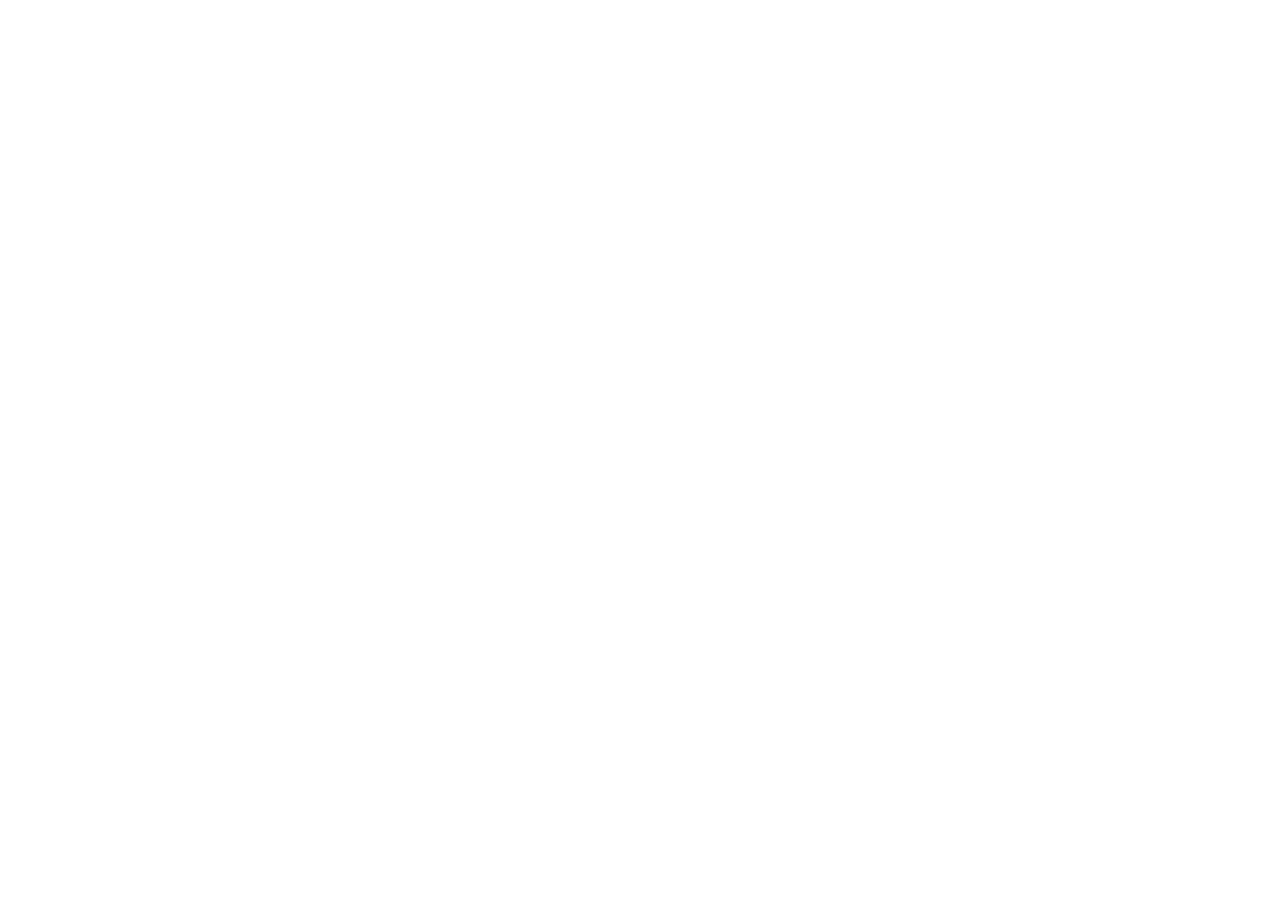
==== commit 93fad699: "add forwarding for changelog and api" ====
--- a/docs/api/api.html
+++ b/docs/api/api.html
@@ -1,446 +1,18 @@
 <!DOCTYPE html>
-<html class="writer-html5" lang="en" >
-<head>
-  <meta charset="utf-8" /><meta name="generator" content="Docutils 0.17.1: http://docutils.sourceforge.net/" />
+<html>
+  <head>
+    <meta charset="utf-8"/>
+    <meta http-equiv="refresh" content="0; https://tket.quantinuum.com/extensions/pytket-braket/"/>
+    <script type="text/javascript">
+      window.location.href = "https://tket.quantinuum.com/extensions/pytket-braket/"
+    </script>
+    <title>pytket API docs have moved to tket.quantinuum.com</title>
+  </head>
+  <body>
+    <p>
+      If you are not redirected automatically, follow
+      <a href="https://tket.quantinuum.com/extensions/pytket-braket/">this link</a>.
+    </p>
+  </body>
+</html>
 
-  <meta name="viewport" content="width=device-width, initial-scale=1.0" />
-  <title>API documentation &mdash; pytket-braket 0.24.0 documentation</title>
-      <link rel="stylesheet" href="_static/pygments.css" type="text/css" />
-      <link rel="stylesheet" href="_static/css/theme.css" type="text/css" />
-  <!--[if lt IE 9]>
-    <script src="_static/js/html5shiv.min.js"></script>
-  <![endif]-->
-  
-        <script data-url_root="./" id="documentation_options" src="_static/documentation_options.js"></script>
-        <script src="_static/jquery.js"></script>
-        <script src="_static/underscore.js"></script>
-        <script src="_static/doctools.js"></script>
-    <script src="_static/js/theme.js"></script>
-    <link rel="index" title="Index" href="genindex.html" />
-    <link rel="search" title="Search" href="search.html" />
-    <link rel="next" title="Changelog" href="changelog.html" />
-    <link rel="prev" title="pytket-braket" href="index.html" /> 
-</head>
-
-<body class="wy-body-for-nav"> 
-  <div class="wy-grid-for-nav">
-    <nav data-toggle="wy-nav-shift" class="wy-nav-side">
-      <div class="wy-side-scroll">
-        <div class="wy-side-nav-search" >
-            <a href="index.html" class="icon icon-home"> pytket-braket
-          </a>
-              <div class="version">
-                0.24
-              </div>
-<div role="search">
-  <form id="rtd-search-form" class="wy-form" action="search.html" method="get">
-    <input type="text" name="q" placeholder="Search docs" />
-    <input type="hidden" name="check_keywords" value="yes" />
-    <input type="hidden" name="area" value="default" />
-  </form>
-</div>
-        </div><div class="wy-menu wy-menu-vertical" data-spy="affix" role="navigation" aria-label="Navigation menu">
-              <ul class="current">
-<li class="toctree-l1 current"><a class="current reference internal" href="#">API documentation</a></li>
-<li class="toctree-l1"><a class="reference internal" href="changelog.html">Changelog</a></li>
-</ul>
-<p class="caption" role="heading"><span class="caption-text">More documentation:</span></p>
-<ul>
-<li class="toctree-l1"><a class="reference external" href="https://cqcl.github.io/tket/pytket/api/index.html">pytket</a></li>
-<li class="toctree-l1"><a class="reference external" href="https://cqcl.github.io/pytket-extensions/api/index.html">pytket extensions</a></li>
-</ul>
-<p class="caption" role="heading"><span class="caption-text">Links:</span></p>
-<ul>
-<li class="toctree-l1"><a class="reference external" href="https://github.com/CQCL/pytket-braket/issues">bug tracker</a></li>
-<li class="toctree-l1"><a class="reference external" href="https://github.com/CQCL/pytket-braket">GitHub</a></li>
-<li class="toctree-l1"><a class="reference external" href="https://pypi.org/project/pytket-braket/">PyPi</a></li>
-</ul>
-
-        </div>
-      </div>
-    </nav>
-
-    <section data-toggle="wy-nav-shift" class="wy-nav-content-wrap"><nav class="wy-nav-top" aria-label="Mobile navigation menu" >
-          <i data-toggle="wy-nav-top" class="fa fa-bars"></i>
-          <a href="index.html">pytket-braket</a>
-      </nav>
-
-      <div class="wy-nav-content">
-        <div class="rst-content">
-          <div role="navigation" aria-label="Page navigation">
-  <ul class="wy-breadcrumbs">
-      <li><a href="index.html" class="icon icon-home"></a></li>
-      <li class="breadcrumb-item active">API documentation</li>
-      <li class="wy-breadcrumbs-aside">
-            <a href="_sources/api.rst.txt" rel="nofollow"> View page source</a>
-      </li>
-  </ul>
-  <hr/>
-</div>
-          <div role="main" class="document" itemscope="itemscope" itemtype="http://schema.org/Article">
-           <div itemprop="articleBody">
-             
-  <section id="module-pytket.extensions.braket">
-<span id="api-documentation"></span><h1>API documentation<a class="headerlink" href="#module-pytket.extensions.braket" title="Permalink to this headline"></a></h1>
-<p>Module for conversion from tket to braket</p>
-<dl class="py class">
-<dt class="sig sig-object py" id="pytket.extensions.braket.BraketBackend">
-<em class="property"><span class="pre">class</span><span class="w"> </span></em><span class="sig-prename descclassname"><span class="pre">pytket.extensions.braket.</span></span><span class="sig-name descname"><span class="pre">BraketBackend</span></span><span class="sig-paren">(</span><em class="sig-param"><span class="n"><span class="pre">local</span></span><span class="p"><span class="pre">:</span></span><span class="w"> </span><span class="n"><a class="reference external" href="https://docs.python.org/3/library/functions.html#bool" title="(in Python v3.11)"><span class="pre">bool</span></a></span><span class="w"> </span><span class="o"><span class="pre">=</span></span><span class="w"> </span><span class="default_value"><span class="pre">False</span></span></em>, <em class="sig-param"><span class="n"><span class="pre">local_device</span></span><span class="p"><span class="pre">:</span></span><span class="w"> </span><span class="n"><a class="reference external" href="https://docs.python.org/3/library/stdtypes.html#str" title="(in Python v3.11)"><span class="pre">str</span></a></span><span class="w"> </span><span class="o"><span class="pre">=</span></span><span class="w"> </span><span class="default_value"><span class="pre">'default'</span></span></em>, <em class="sig-param"><span class="n"><span class="pre">device</span></span><span class="p"><span class="pre">:</span></span><span class="w"> </span><span class="n"><span class="pre">Optional</span><span class="p"><span class="pre">[</span></span><a class="reference external" href="https://docs.python.org/3/library/stdtypes.html#str" title="(in Python v3.11)"><span class="pre">str</span></a><span class="p"><span class="pre">]</span></span></span><span class="w"> </span><span class="o"><span class="pre">=</span></span><span class="w"> </span><span class="default_value"><span class="pre">None</span></span></em>, <em class="sig-param"><span class="n"><span class="pre">region</span></span><span class="p"><span class="pre">:</span></span><span class="w"> </span><span class="n"><a class="reference external" href="https://docs.python.org/3/library/stdtypes.html#str" title="(in Python v3.11)"><span class="pre">str</span></a></span><span class="w"> </span><span class="o"><span class="pre">=</span></span><span class="w"> </span><span class="default_value"><span class="pre">''</span></span></em>, <em class="sig-param"><span class="n"><span class="pre">s3_bucket</span></span><span class="p"><span class="pre">:</span></span><span class="w"> </span><span class="n"><span class="pre">Optional</span><span class="p"><span class="pre">[</span></span><a class="reference external" href="https://docs.python.org/3/library/stdtypes.html#str" title="(in Python v3.11)"><span class="pre">str</span></a><span class="p"><span class="pre">]</span></span></span><span class="w"> </span><span class="o"><span class="pre">=</span></span><span class="w"> </span><span class="default_value"><span class="pre">None</span></span></em>, <em class="sig-param"><span class="n"><span class="pre">s3_folder</span></span><span class="p"><span class="pre">:</span></span><span class="w"> </span><span class="n"><span class="pre">Optional</span><span class="p"><span class="pre">[</span></span><a class="reference external" href="https://docs.python.org/3/library/stdtypes.html#str" title="(in Python v3.11)"><span class="pre">str</span></a><span class="p"><span class="pre">]</span></span></span><span class="w"> </span><span class="o"><span class="pre">=</span></span><span class="w"> </span><span class="default_value"><span class="pre">None</span></span></em>, <em class="sig-param"><span class="n"><span class="pre">device_type</span></span><span class="p"><span class="pre">:</span></span><span class="w"> </span><span class="n"><span class="pre">Optional</span><span class="p"><span class="pre">[</span></span><a class="reference external" href="https://docs.python.org/3/library/stdtypes.html#str" title="(in Python v3.11)"><span class="pre">str</span></a><span class="p"><span class="pre">]</span></span></span><span class="w"> </span><span class="o"><span class="pre">=</span></span><span class="w"> </span><span class="default_value"><span class="pre">None</span></span></em>, <em class="sig-param"><span class="n"><span class="pre">provider</span></span><span class="p"><span class="pre">:</span></span><span class="w"> </span><span class="n"><span class="pre">Optional</span><span class="p"><span class="pre">[</span></span><a class="reference external" href="https://docs.python.org/3/library/stdtypes.html#str" title="(in Python v3.11)"><span class="pre">str</span></a><span class="p"><span class="pre">]</span></span></span><span class="w"> </span><span class="o"><span class="pre">=</span></span><span class="w"> </span><span class="default_value"><span class="pre">None</span></span></em>, <em class="sig-param"><span class="n"><span class="pre">aws_session</span></span><span class="p"><span class="pre">:</span></span><span class="w"> </span><span class="n"><span class="pre">Optional</span><span class="p"><span class="pre">[</span></span><span class="pre">braket.aws.aws_session.AwsSession</span><span class="p"><span class="pre">]</span></span></span><span class="w"> </span><span class="o"><span class="pre">=</span></span><span class="w"> </span><span class="default_value"><span class="pre">None</span></span></em><span class="sig-paren">)</span><a class="headerlink" href="#pytket.extensions.braket.BraketBackend" title="Permalink to this definition"></a></dt>
-<dd><p>Interface to Amazon Braket service</p>
-<dl class="py method">
-<dt class="sig sig-object py" id="pytket.extensions.braket.BraketBackend.__init__">
-<span class="sig-name descname"><span class="pre">__init__</span></span><span class="sig-paren">(</span><em class="sig-param"><span class="n"><span class="pre">local</span></span><span class="p"><span class="pre">:</span></span><span class="w"> </span><span class="n"><a class="reference external" href="https://docs.python.org/3/library/functions.html#bool" title="(in Python v3.11)"><span class="pre">bool</span></a></span><span class="w"> </span><span class="o"><span class="pre">=</span></span><span class="w"> </span><span class="default_value"><span class="pre">False</span></span></em>, <em class="sig-param"><span class="n"><span class="pre">local_device</span></span><span class="p"><span class="pre">:</span></span><span class="w"> </span><span class="n"><a class="reference external" href="https://docs.python.org/3/library/stdtypes.html#str" title="(in Python v3.11)"><span class="pre">str</span></a></span><span class="w"> </span><span class="o"><span class="pre">=</span></span><span class="w"> </span><span class="default_value"><span class="pre">'default'</span></span></em>, <em class="sig-param"><span class="n"><span class="pre">device</span></span><span class="p"><span class="pre">:</span></span><span class="w"> </span><span class="n"><span class="pre">Optional</span><span class="p"><span class="pre">[</span></span><a class="reference external" href="https://docs.python.org/3/library/stdtypes.html#str" title="(in Python v3.11)"><span class="pre">str</span></a><span class="p"><span class="pre">]</span></span></span><span class="w"> </span><span class="o"><span class="pre">=</span></span><span class="w"> </span><span class="default_value"><span class="pre">None</span></span></em>, <em class="sig-param"><span class="n"><span class="pre">region</span></span><span class="p"><span class="pre">:</span></span><span class="w"> </span><span class="n"><a class="reference external" href="https://docs.python.org/3/library/stdtypes.html#str" title="(in Python v3.11)"><span class="pre">str</span></a></span><span class="w"> </span><span class="o"><span class="pre">=</span></span><span class="w"> </span><span class="default_value"><span class="pre">''</span></span></em>, <em class="sig-param"><span class="n"><span class="pre">s3_bucket</span></span><span class="p"><span class="pre">:</span></span><span class="w"> </span><span class="n"><span class="pre">Optional</span><span class="p"><span class="pre">[</span></span><a class="reference external" href="https://docs.python.org/3/library/stdtypes.html#str" title="(in Python v3.11)"><span class="pre">str</span></a><span class="p"><span class="pre">]</span></span></span><span class="w"> </span><span class="o"><span class="pre">=</span></span><span class="w"> </span><span class="default_value"><span class="pre">None</span></span></em>, <em class="sig-param"><span class="n"><span class="pre">s3_folder</span></span><span class="p"><span class="pre">:</span></span><span class="w"> </span><span class="n"><span class="pre">Optional</span><span class="p"><span class="pre">[</span></span><a class="reference external" href="https://docs.python.org/3/library/stdtypes.html#str" title="(in Python v3.11)"><span class="pre">str</span></a><span class="p"><span class="pre">]</span></span></span><span class="w"> </span><span class="o"><span class="pre">=</span></span><span class="w"> </span><span class="default_value"><span class="pre">None</span></span></em>, <em class="sig-param"><span class="n"><span class="pre">device_type</span></span><span class="p"><span class="pre">:</span></span><span class="w"> </span><span class="n"><span class="pre">Optional</span><span class="p"><span class="pre">[</span></span><a class="reference external" href="https://docs.python.org/3/library/stdtypes.html#str" title="(in Python v3.11)"><span class="pre">str</span></a><span class="p"><span class="pre">]</span></span></span><span class="w"> </span><span class="o"><span class="pre">=</span></span><span class="w"> </span><span class="default_value"><span class="pre">None</span></span></em>, <em class="sig-param"><span class="n"><span class="pre">provider</span></span><span class="p"><span class="pre">:</span></span><span class="w"> </span><span class="n"><span class="pre">Optional</span><span class="p"><span class="pre">[</span></span><a class="reference external" href="https://docs.python.org/3/library/stdtypes.html#str" title="(in Python v3.11)"><span class="pre">str</span></a><span class="p"><span class="pre">]</span></span></span><span class="w"> </span><span class="o"><span class="pre">=</span></span><span class="w"> </span><span class="default_value"><span class="pre">None</span></span></em>, <em class="sig-param"><span class="n"><span class="pre">aws_session</span></span><span class="p"><span class="pre">:</span></span><span class="w"> </span><span class="n"><span class="pre">Optional</span><span class="p"><span class="pre">[</span></span><span class="pre">braket.aws.aws_session.AwsSession</span><span class="p"><span class="pre">]</span></span></span><span class="w"> </span><span class="o"><span class="pre">=</span></span><span class="w"> </span><span class="default_value"><span class="pre">None</span></span></em><span class="sig-paren">)</span><a class="headerlink" href="#pytket.extensions.braket.BraketBackend.__init__" title="Permalink to this definition"></a></dt>
-<dd><p>Construct a new braket backend.</p>
-<p>If <cite>local=True</cite>, other parameters are ignored.</p>
-<p>All parameters except <cite>device</cite> can be set in config using
-<code class="xref py py-meth docutils literal notranslate"><span class="pre">pytket.extensions.braket.set_braket_config()</span></code>.
-For <cite>device_type</cite>, <cite>provider</cite> and <cite>device</cite> if no parameter
-is specified as a keyword argument or
-in the config file the defaults specified below are used.</p>
-<dl class="field-list simple">
-<dt class="field-odd">Parameters</dt>
-<dd class="field-odd"><ul class="simple">
-<li><p><strong>local</strong> – use simulator running on local machine,
-default: False</p></li>
-<li><p><strong>local_device</strong> – name of local device (ignored if local=False) – e.g.
-“braket_sv” (default) or “braket_dm”.</p></li>
-<li><p><strong>device</strong> – device name from device ARN (e.g. “ionQdevice”, “Aspen-8”, …),
-default: “sv1”</p></li>
-<li><p><strong>region</strong> – region from device ARN, default: “”</p></li>
-<li><p><strong>s3_bucket</strong> – name of S3 bucket to store results</p></li>
-<li><p><strong>s3_folder</strong> – name of folder (“key”) in S3 bucket to store results in</p></li>
-<li><p><strong>device_type</strong> – device type from device ARN (e.g. “qpu”),
-default: “quantum-simulator”</p></li>
-<li><p><strong>provider</strong> – provider name from device ARN (e.g. “ionq”, “rigetti”, “oqc”,
-…),
-default: “amazon”</p></li>
-<li><p><strong>aws_session</strong> – braket AwsSession object, to pass credentials in if not
-configured on local machine</p></li>
-</ul>
-</dd>
-</dl>
-</dd></dl>
-
-<dl class="py method">
-<dt class="sig sig-object py" id="pytket.extensions.braket.BraketBackend.available_devices">
-<em class="property"><span class="pre">classmethod</span><span class="w"> </span></em><span class="sig-name descname"><span class="pre">available_devices</span></span><span class="sig-paren">(</span><em class="sig-param"><span class="o"><span class="pre">**</span></span><span class="n"><span class="pre">kwargs</span></span><span class="p"><span class="pre">:</span></span><span class="w"> </span><span class="n"><span class="pre">Any</span></span></em><span class="sig-paren">)</span> <span class="sig-return"><span class="sig-return-icon">&#x2192;</span> <span class="sig-return-typehint"><span class="pre">List</span><span class="p"><span class="pre">[</span></span><a class="reference external" href="https://cqcl.github.io/tket/pytket/api/backends.html#pytket.backends.backendinfo.BackendInfo" title="(in pytket v1.8)"><span class="pre">pytket.backends.backendinfo.BackendInfo</span></a><span class="p"><span class="pre">]</span></span></span></span><a class="headerlink" href="#pytket.extensions.braket.BraketBackend.available_devices" title="Permalink to this definition"></a></dt>
-<dd><p>See <a class="reference external" href="https://cqcl.github.io/tket/pytket/api/backends.html#pytket.backends.Backend.available_devices" title="(in pytket v1.8)"><code class="xref py py-meth docutils literal notranslate"><span class="pre">pytket.backends.Backend.available_devices()</span></code></a>.
-Supported kwargs:</p>
-<ul class="simple">
-<li><p><cite>region</cite> (default None). The particular AWS region to search for
-devices (e.g. us-east-1). Default to the region configured with AWS.
-See the Braket docs for more details.</p></li>
-<li><p><cite>aws_session</cite> (default None). The credentials of the provided session
-will be used to create a new session with the specified region. Otherwise,
-a default new session will be created</p></li>
-</ul>
-</dd></dl>
-
-<dl class="py method">
-<dt class="sig sig-object py" id="pytket.extensions.braket.BraketBackend.cancel">
-<span class="sig-name descname"><span class="pre">cancel</span></span><span class="sig-paren">(</span><em class="sig-param"><span class="n"><span class="pre">handle</span></span><span class="p"><span class="pre">:</span></span><span class="w"> </span><span class="n"><a class="reference external" href="https://cqcl.github.io/tket/pytket/api/backends.html#pytket.backends.resulthandle.ResultHandle" title="(in pytket v1.8)"><span class="pre">pytket.backends.resulthandle.ResultHandle</span></a></span></em><span class="sig-paren">)</span> <span class="sig-return"><span class="sig-return-icon">&#x2192;</span> <span class="sig-return-typehint"><a class="reference external" href="https://docs.python.org/3/library/constants.html#None" title="(in Python v3.11)"><span class="pre">None</span></a></span></span><a class="headerlink" href="#pytket.extensions.braket.BraketBackend.cancel" title="Permalink to this definition"></a></dt>
-<dd><p>Cancel a job.</p>
-<dl class="field-list simple">
-<dt class="field-odd">Parameters</dt>
-<dd class="field-odd"><p><strong>handle</strong> (<a class="reference external" href="https://cqcl.github.io/tket/pytket/api/backends.html#pytket.backends.resulthandle.ResultHandle" title="ResultHandle"><em>ResultHandle</em></a>) – handle to job</p>
-</dd>
-<dt class="field-even">Raises</dt>
-<dd class="field-even"><p><a class="reference external" href="https://docs.python.org/3/library/exceptions.html#NotImplementedError" title="(in Python v3.11)"><strong>NotImplementedError</strong></a> – If backend does not support job cancellation</p>
-</dd>
-</dl>
-</dd></dl>
-
-<dl class="py method">
-<dt class="sig sig-object py" id="pytket.extensions.braket.BraketBackend.circuit_status">
-<span class="sig-name descname"><span class="pre">circuit_status</span></span><span class="sig-paren">(</span><em class="sig-param"><span class="n"><span class="pre">handle</span></span><span class="p"><span class="pre">:</span></span><span class="w"> </span><span class="n"><a class="reference external" href="https://cqcl.github.io/tket/pytket/api/backends.html#pytket.backends.resulthandle.ResultHandle" title="(in pytket v1.8)"><span class="pre">pytket.backends.resulthandle.ResultHandle</span></a></span></em><span class="sig-paren">)</span> <span class="sig-return"><span class="sig-return-icon">&#x2192;</span> <span class="sig-return-typehint"><a class="reference external" href="https://cqcl.github.io/tket/pytket/api/backends.html#pytket.backends.status.CircuitStatus" title="(in pytket v1.8)"><span class="pre">pytket.backends.status.CircuitStatus</span></a></span></span><a class="headerlink" href="#pytket.extensions.braket.BraketBackend.circuit_status" title="Permalink to this definition"></a></dt>
-<dd><p>Return a CircuitStatus reporting the status of the circuit execution
-corresponding to the ResultHandle</p>
-</dd></dl>
-
-<dl class="py method">
-<dt class="sig sig-object py" id="pytket.extensions.braket.BraketBackend.default_compilation_pass">
-<span class="sig-name descname"><span class="pre">default_compilation_pass</span></span><span class="sig-paren">(</span><em class="sig-param"><span class="n"><span class="pre">optimisation_level</span></span><span class="p"><span class="pre">:</span></span><span class="w"> </span><span class="n"><a class="reference external" href="https://docs.python.org/3/library/functions.html#int" title="(in Python v3.11)"><span class="pre">int</span></a></span><span class="w"> </span><span class="o"><span class="pre">=</span></span><span class="w"> </span><span class="default_value"><span class="pre">1</span></span></em><span class="sig-paren">)</span> <span class="sig-return"><span class="sig-return-icon">&#x2192;</span> <span class="sig-return-typehint"><a class="reference external" href="https://cqcl.github.io/tket/pytket/api/passes.html#pytket.passes.BasePass" title="(in pytket v1.8)"><span class="pre">pytket.passes.BasePass</span></a></span></span><a class="headerlink" href="#pytket.extensions.braket.BraketBackend.default_compilation_pass" title="Permalink to this definition"></a></dt>
-<dd><p>A suggested compilation pass that will will, if possible, produce an equivalent
-circuit suitable for running on this backend.</p>
-<p>At a minimum it will ensure that compatible gates are used and that all two-
-qubit interactions are compatible with the backend’s qubit architecture. At
-higher optimisation levels, further optimisations may be applied.</p>
-<p>This is a an abstract method which is implemented in the backend itself, and so
-is tailored to the backend’s requirements.</p>
-<dl class="field-list simple">
-<dt class="field-odd">Parameters</dt>
-<dd class="field-odd"><p><strong>optimisation_level</strong> (<a class="reference external" href="https://docs.python.org/3/library/functions.html#int" title="(in Python v3.11)"><em>int</em></a><em>, </em><em>optional</em>) – <p>The level of optimisation to perform during
-compilation.</p>
-<ul class="simple">
-<li><p>Level 0 does the minimum required to solves the device constraints,
-without any optimisation.</p></li>
-<li><p>Level 1 (the default) additionally performs some light optimisations.</p></li>
-<li><p>Level 2 adds more intensive optimisations that can increase compilation
-time but should give the best results from execution.</p></li>
-</ul>
-</p>
-</dd>
-<dt class="field-even">Returns</dt>
-<dd class="field-even"><p>Compilation pass guaranteeing required predicates.</p>
-</dd>
-<dt class="field-odd">Return type</dt>
-<dd class="field-odd"><p><a class="reference external" href="https://cqcl.github.io/tket/pytket/api/passes.html#pytket.passes.BasePass" title="BasePass">BasePass</a></p>
-</dd>
-</dl>
-</dd></dl>
-
-<dl class="py method">
-<dt class="sig sig-object py" id="pytket.extensions.braket.BraketBackend.get_amplitudes">
-<span class="sig-name descname"><span class="pre">get_amplitudes</span></span><span class="sig-paren">(</span><em class="sig-param"><span class="n"><span class="pre">circuit</span></span><span class="p"><span class="pre">:</span></span><span class="w"> </span><span class="n"><a class="reference external" href="https://cqcl.github.io/tket/pytket/api/circuit_class.html#pytket.circuit.Circuit" title="(in pytket v1.8)"><span class="pre">pytket.circuit.Circuit</span></a></span></em>, <em class="sig-param"><span class="n"><span class="pre">states</span></span><span class="p"><span class="pre">:</span></span><span class="w"> </span><span class="n"><span class="pre">List</span><span class="p"><span class="pre">[</span></span><a class="reference external" href="https://docs.python.org/3/library/stdtypes.html#str" title="(in Python v3.11)"><span class="pre">str</span></a><span class="p"><span class="pre">]</span></span></span></em>, <em class="sig-param"><span class="n"><span class="pre">valid_check</span></span><span class="p"><span class="pre">:</span></span><span class="w"> </span><span class="n"><a class="reference external" href="https://docs.python.org/3/library/functions.html#bool" title="(in Python v3.11)"><span class="pre">bool</span></a></span><span class="w"> </span><span class="o"><span class="pre">=</span></span><span class="w"> </span><span class="default_value"><span class="pre">True</span></span></em>, <em class="sig-param"><span class="o"><span class="pre">**</span></span><span class="n"><span class="pre">kwargs</span></span><span class="p"><span class="pre">:</span></span><span class="w"> </span><span class="n"><span class="pre">Optional</span><span class="p"><span class="pre">[</span></span><span class="pre">Union</span><span class="p"><span class="pre">[</span></span><a class="reference external" href="https://docs.python.org/3/library/functions.html#int" title="(in Python v3.11)"><span class="pre">int</span></a><span class="p"><span class="pre">,</span></span><span class="w"> </span><a class="reference external" href="https://docs.python.org/3/library/functions.html#float" title="(in Python v3.11)"><span class="pre">float</span></a><span class="p"><span class="pre">,</span></span><span class="w"> </span><a class="reference external" href="https://docs.python.org/3/library/stdtypes.html#str" title="(in Python v3.11)"><span class="pre">str</span></a><span class="p"><span class="pre">]</span></span><span class="p"><span class="pre">]</span></span></span></em><span class="sig-paren">)</span> <span class="sig-return"><span class="sig-return-icon">&#x2192;</span> <span class="sig-return-typehint"><span class="pre">Dict</span><span class="p"><span class="pre">[</span></span><a class="reference external" href="https://docs.python.org/3/library/stdtypes.html#str" title="(in Python v3.11)"><span class="pre">str</span></a><span class="p"><span class="pre">,</span></span><span class="w"> </span><a class="reference external" href="https://docs.python.org/3/library/functions.html#complex" title="(in Python v3.11)"><span class="pre">complex</span></a><span class="p"><span class="pre">]</span></span></span></span><a class="headerlink" href="#pytket.extensions.braket.BraketBackend.get_amplitudes" title="Permalink to this definition"></a></dt>
-<dd><p>Compute the complex coefficients of the final state.</p>
-<p>Supported <cite>kwargs</cite> are as for <cite>BraketBackend.process_circuits</cite>.</p>
-<dl class="field-list simple">
-<dt class="field-odd">Parameters</dt>
-<dd class="field-odd"><p><strong>states</strong> – classical states of interest, as binary strings of ‘0’ and ‘1’</p>
-</dd>
-<dt class="field-even">Returns</dt>
-<dd class="field-even"><p>final complex amplitudes if initial state is all-zeros</p>
-</dd>
-</dl>
-</dd></dl>
-
-<dl class="py method">
-<dt class="sig sig-object py" id="pytket.extensions.braket.BraketBackend.get_operator_expectation_value">
-<span class="sig-name descname"><span class="pre">get_operator_expectation_value</span></span><span class="sig-paren">(</span><em class="sig-param"><span class="n"><span class="pre">state_circuit</span></span><span class="p"><span class="pre">:</span></span><span class="w"> </span><span class="n"><a class="reference external" href="https://cqcl.github.io/tket/pytket/api/circuit_class.html#pytket.circuit.Circuit" title="(in pytket v1.8)"><span class="pre">pytket.circuit.Circuit</span></a></span></em>, <em class="sig-param"><span class="n"><span class="pre">operator</span></span><span class="p"><span class="pre">:</span></span><span class="w"> </span><span class="n"><a class="reference external" href="https://cqcl.github.io/tket/pytket/api/utils.html#pytket.utils.QubitPauliOperator" title="(in pytket v1.8)"><span class="pre">pytket.utils.QubitPauliOperator</span></a></span></em>, <em class="sig-param"><span class="n"><span class="pre">n_shots</span></span><span class="p"><span class="pre">:</span></span><span class="w"> </span><span class="n"><a class="reference external" href="https://docs.python.org/3/library/functions.html#int" title="(in Python v3.11)"><span class="pre">int</span></a></span><span class="w"> </span><span class="o"><span class="pre">=</span></span><span class="w"> </span><span class="default_value"><span class="pre">0</span></span></em>, <em class="sig-param"><span class="n"><span class="pre">valid_check</span></span><span class="p"><span class="pre">:</span></span><span class="w"> </span><span class="n"><a class="reference external" href="https://docs.python.org/3/library/functions.html#bool" title="(in Python v3.11)"><span class="pre">bool</span></a></span><span class="w"> </span><span class="o"><span class="pre">=</span></span><span class="w"> </span><span class="default_value"><span class="pre">True</span></span></em>, <em class="sig-param"><span class="o"><span class="pre">**</span></span><span class="n"><span class="pre">kwargs</span></span><span class="p"><span class="pre">:</span></span><span class="w"> </span><span class="n"><span class="pre">Optional</span><span class="p"><span class="pre">[</span></span><span class="pre">Union</span><span class="p"><span class="pre">[</span></span><a class="reference external" href="https://docs.python.org/3/library/functions.html#int" title="(in Python v3.11)"><span class="pre">int</span></a><span class="p"><span class="pre">,</span></span><span class="w"> </span><a class="reference external" href="https://docs.python.org/3/library/functions.html#float" title="(in Python v3.11)"><span class="pre">float</span></a><span class="p"><span class="pre">,</span></span><span class="w"> </span><a class="reference external" href="https://docs.python.org/3/library/stdtypes.html#str" title="(in Python v3.11)"><span class="pre">str</span></a><span class="p"><span class="pre">]</span></span><span class="p"><span class="pre">]</span></span></span></em><span class="sig-paren">)</span> <span class="sig-return"><span class="sig-return-icon">&#x2192;</span> <span class="sig-return-typehint"><span class="pre">numpy.float64</span></span></span><a class="headerlink" href="#pytket.extensions.braket.BraketBackend.get_operator_expectation_value" title="Permalink to this definition"></a></dt>
-<dd><p>Compute the (exact or empirical) expectation of the observed eigenvalues.</p>
-<p>See <cite>pytket.expectations.get_operator_expectation_value</cite>.</p>
-<p>If <cite>n_shots &gt; 0</cite> the probabilities are calculated empirically by measurements.
-If <cite>n_shots = 0</cite> (if supported) they are calculated exactly by simulation.</p>
-<p>Supported <cite>kwargs</cite> are as for <cite>BraketBackend.get_pauli_expectation_value</cite>.</p>
-</dd></dl>
-
-<dl class="py method">
-<dt class="sig sig-object py" id="pytket.extensions.braket.BraketBackend.get_operator_variance">
-<span class="sig-name descname"><span class="pre">get_operator_variance</span></span><span class="sig-paren">(</span><em class="sig-param"><span class="n"><span class="pre">state_circuit</span></span><span class="p"><span class="pre">:</span></span><span class="w"> </span><span class="n"><a class="reference external" href="https://cqcl.github.io/tket/pytket/api/circuit_class.html#pytket.circuit.Circuit" title="(in pytket v1.8)"><span class="pre">pytket.circuit.Circuit</span></a></span></em>, <em class="sig-param"><span class="n"><span class="pre">operator</span></span><span class="p"><span class="pre">:</span></span><span class="w"> </span><span class="n"><a class="reference external" href="https://cqcl.github.io/tket/pytket/api/utils.html#pytket.utils.QubitPauliOperator" title="(in pytket v1.8)"><span class="pre">pytket.utils.QubitPauliOperator</span></a></span></em>, <em class="sig-param"><span class="n"><span class="pre">n_shots</span></span><span class="p"><span class="pre">:</span></span><span class="w"> </span><span class="n"><a class="reference external" href="https://docs.python.org/3/library/functions.html#int" title="(in Python v3.11)"><span class="pre">int</span></a></span><span class="w"> </span><span class="o"><span class="pre">=</span></span><span class="w"> </span><span class="default_value"><span class="pre">0</span></span></em>, <em class="sig-param"><span class="n"><span class="pre">valid_check</span></span><span class="p"><span class="pre">:</span></span><span class="w"> </span><span class="n"><a class="reference external" href="https://docs.python.org/3/library/functions.html#bool" title="(in Python v3.11)"><span class="pre">bool</span></a></span><span class="w"> </span><span class="o"><span class="pre">=</span></span><span class="w"> </span><span class="default_value"><span class="pre">True</span></span></em>, <em class="sig-param"><span class="o"><span class="pre">**</span></span><span class="n"><span class="pre">kwargs</span></span><span class="p"><span class="pre">:</span></span><span class="w"> </span><span class="n"><span class="pre">Optional</span><span class="p"><span class="pre">[</span></span><span class="pre">Union</span><span class="p"><span class="pre">[</span></span><a class="reference external" href="https://docs.python.org/3/library/functions.html#int" title="(in Python v3.11)"><span class="pre">int</span></a><span class="p"><span class="pre">,</span></span><span class="w"> </span><a class="reference external" href="https://docs.python.org/3/library/functions.html#float" title="(in Python v3.11)"><span class="pre">float</span></a><span class="p"><span class="pre">,</span></span><span class="w"> </span><a class="reference external" href="https://docs.python.org/3/library/stdtypes.html#str" title="(in Python v3.11)"><span class="pre">str</span></a><span class="p"><span class="pre">]</span></span><span class="p"><span class="pre">]</span></span></span></em><span class="sig-paren">)</span> <span class="sig-return"><span class="sig-return-icon">&#x2192;</span> <span class="sig-return-typehint"><span class="pre">numpy.float64</span></span></span><a class="headerlink" href="#pytket.extensions.braket.BraketBackend.get_operator_variance" title="Permalink to this definition"></a></dt>
-<dd><p>Compute the (exact or empirical) variance of the observed eigenvalues.</p>
-<p>See <cite>pytket.expectations.get_operator_expectation_value</cite>.</p>
-<p>If <cite>n_shots &gt; 0</cite> the probabilities are calculated empirically by measurements.
-If <cite>n_shots = 0</cite> (if supported) they are calculated exactly by simulation.</p>
-<p>Supported <cite>kwargs</cite> are as for <cite>BraketBackend.get_pauli_expectation_value</cite>.</p>
-</dd></dl>
-
-<dl class="py method">
-<dt class="sig sig-object py" id="pytket.extensions.braket.BraketBackend.get_pauli_expectation_value">
-<span class="sig-name descname"><span class="pre">get_pauli_expectation_value</span></span><span class="sig-paren">(</span><em class="sig-param"><span class="n"><span class="pre">state_circuit</span></span><span class="p"><span class="pre">:</span></span><span class="w"> </span><span class="n"><a class="reference external" href="https://cqcl.github.io/tket/pytket/api/circuit_class.html#pytket.circuit.Circuit" title="(in pytket v1.8)"><span class="pre">pytket.circuit.Circuit</span></a></span></em>, <em class="sig-param"><span class="n"><span class="pre">pauli</span></span><span class="p"><span class="pre">:</span></span><span class="w"> </span><span class="n"><a class="reference external" href="https://cqcl.github.io/tket/pytket/api/pauli.html#pytket.pauli.QubitPauliString" title="(in pytket v1.8)"><span class="pre">pytket.pauli.QubitPauliString</span></a></span></em>, <em class="sig-param"><span class="n"><span class="pre">n_shots</span></span><span class="p"><span class="pre">:</span></span><span class="w"> </span><span class="n"><a class="reference external" href="https://docs.python.org/3/library/functions.html#int" title="(in Python v3.11)"><span class="pre">int</span></a></span><span class="w"> </span><span class="o"><span class="pre">=</span></span><span class="w"> </span><span class="default_value"><span class="pre">0</span></span></em>, <em class="sig-param"><span class="n"><span class="pre">valid_check</span></span><span class="p"><span class="pre">:</span></span><span class="w"> </span><span class="n"><a class="reference external" href="https://docs.python.org/3/library/functions.html#bool" title="(in Python v3.11)"><span class="pre">bool</span></a></span><span class="w"> </span><span class="o"><span class="pre">=</span></span><span class="w"> </span><span class="default_value"><span class="pre">True</span></span></em>, <em class="sig-param"><span class="o"><span class="pre">**</span></span><span class="n"><span class="pre">kwargs</span></span><span class="p"><span class="pre">:</span></span><span class="w"> </span><span class="n"><span class="pre">Optional</span><span class="p"><span class="pre">[</span></span><span class="pre">Union</span><span class="p"><span class="pre">[</span></span><a class="reference external" href="https://docs.python.org/3/library/functions.html#int" title="(in Python v3.11)"><span class="pre">int</span></a><span class="p"><span class="pre">,</span></span><span class="w"> </span><a class="reference external" href="https://docs.python.org/3/library/functions.html#float" title="(in Python v3.11)"><span class="pre">float</span></a><span class="p"><span class="pre">,</span></span><span class="w"> </span><a class="reference external" href="https://docs.python.org/3/library/stdtypes.html#str" title="(in Python v3.11)"><span class="pre">str</span></a><span class="p"><span class="pre">]</span></span><span class="p"><span class="pre">]</span></span></span></em><span class="sig-paren">)</span> <span class="sig-return"><span class="sig-return-icon">&#x2192;</span> <span class="sig-return-typehint"><span class="pre">numpy.float64</span></span></span><a class="headerlink" href="#pytket.extensions.braket.BraketBackend.get_pauli_expectation_value" title="Permalink to this definition"></a></dt>
-<dd><p>Compute the (exact or empirical) expectation of the observed eigenvalues.</p>
-<p>See <cite>pytket.expectations.get_pauli_expectation_value</cite>.</p>
-<p>If <cite>n_shots &gt; 0</cite> the probabilities are calculated empirically by measurements.
-If <cite>n_shots = 0</cite> (if supported) they are calculated exactly by simulation.</p>
-<p>Supported <cite>kwargs</cite> (not valid for local simulator):</p>
-<ul class="simple">
-<li><p><cite>poll_timeout_seconds</cite> (int) : Polling timeout for synchronous retrieval of
-result, in seconds (default: 5 days).</p></li>
-<li><p><cite>poll_interval_seconds</cite> (int) : Polling interval for synchronous retrieval of
-result, in seconds (default: 1 second).</p></li>
-</ul>
-</dd></dl>
-
-<dl class="py method">
-<dt class="sig sig-object py" id="pytket.extensions.braket.BraketBackend.get_pauli_variance">
-<span class="sig-name descname"><span class="pre">get_pauli_variance</span></span><span class="sig-paren">(</span><em class="sig-param"><span class="n"><span class="pre">state_circuit</span></span><span class="p"><span class="pre">:</span></span><span class="w"> </span><span class="n"><a class="reference external" href="https://cqcl.github.io/tket/pytket/api/circuit_class.html#pytket.circuit.Circuit" title="(in pytket v1.8)"><span class="pre">pytket.circuit.Circuit</span></a></span></em>, <em class="sig-param"><span class="n"><span class="pre">pauli</span></span><span class="p"><span class="pre">:</span></span><span class="w"> </span><span class="n"><a class="reference external" href="https://cqcl.github.io/tket/pytket/api/pauli.html#pytket.pauli.QubitPauliString" title="(in pytket v1.8)"><span class="pre">pytket.pauli.QubitPauliString</span></a></span></em>, <em class="sig-param"><span class="n"><span class="pre">n_shots</span></span><span class="p"><span class="pre">:</span></span><span class="w"> </span><span class="n"><a class="reference external" href="https://docs.python.org/3/library/functions.html#int" title="(in Python v3.11)"><span class="pre">int</span></a></span><span class="w"> </span><span class="o"><span class="pre">=</span></span><span class="w"> </span><span class="default_value"><span class="pre">0</span></span></em>, <em class="sig-param"><span class="n"><span class="pre">valid_check</span></span><span class="p"><span class="pre">:</span></span><span class="w"> </span><span class="n"><a class="reference external" href="https://docs.python.org/3/library/functions.html#bool" title="(in Python v3.11)"><span class="pre">bool</span></a></span><span class="w"> </span><span class="o"><span class="pre">=</span></span><span class="w"> </span><span class="default_value"><span class="pre">True</span></span></em>, <em class="sig-param"><span class="o"><span class="pre">**</span></span><span class="n"><span class="pre">kwargs</span></span><span class="p"><span class="pre">:</span></span><span class="w"> </span><span class="n"><span class="pre">Optional</span><span class="p"><span class="pre">[</span></span><span class="pre">Union</span><span class="p"><span class="pre">[</span></span><a class="reference external" href="https://docs.python.org/3/library/functions.html#int" title="(in Python v3.11)"><span class="pre">int</span></a><span class="p"><span class="pre">,</span></span><span class="w"> </span><a class="reference external" href="https://docs.python.org/3/library/functions.html#float" title="(in Python v3.11)"><span class="pre">float</span></a><span class="p"><span class="pre">,</span></span><span class="w"> </span><a class="reference external" href="https://docs.python.org/3/library/stdtypes.html#str" title="(in Python v3.11)"><span class="pre">str</span></a><span class="p"><span class="pre">]</span></span><span class="p"><span class="pre">]</span></span></span></em><span class="sig-paren">)</span> <span class="sig-return"><span class="sig-return-icon">&#x2192;</span> <span class="sig-return-typehint"><span class="pre">numpy.float64</span></span></span><a class="headerlink" href="#pytket.extensions.braket.BraketBackend.get_pauli_variance" title="Permalink to this definition"></a></dt>
-<dd><p>Compute the (exact or empirical) variance of the observed eigenvalues.</p>
-<p>See <cite>pytket.expectations.get_pauli_expectation_value</cite>.</p>
-<p>If <cite>n_shots &gt; 0</cite> the probabilities are calculated empirically by measurements.
-If <cite>n_shots = 0</cite> (if supported) they are calculated exactly by simulation.</p>
-<p>Supported <cite>kwargs</cite> are as for <cite>BraketBackend.get_pauli_expectation_value</cite>.</p>
-</dd></dl>
-
-<dl class="py method">
-<dt class="sig sig-object py" id="pytket.extensions.braket.BraketBackend.get_probabilities">
-<span class="sig-name descname"><span class="pre">get_probabilities</span></span><span class="sig-paren">(</span><em class="sig-param"><span class="n"><span class="pre">circuit</span></span><span class="p"><span class="pre">:</span></span><span class="w"> </span><span class="n"><a class="reference external" href="https://cqcl.github.io/tket/pytket/api/circuit_class.html#pytket.circuit.Circuit" title="(in pytket v1.8)"><span class="pre">pytket.circuit.Circuit</span></a></span></em>, <em class="sig-param"><span class="n"><span class="pre">qubits</span></span><span class="p"><span class="pre">:</span></span><span class="w"> </span><span class="n"><span class="pre">Optional</span><span class="p"><span class="pre">[</span></span><span class="pre">Iterable</span><span class="p"><span class="pre">[</span></span><a class="reference external" href="https://docs.python.org/3/library/functions.html#int" title="(in Python v3.11)"><span class="pre">int</span></a><span class="p"><span class="pre">]</span></span><span class="p"><span class="pre">]</span></span></span><span class="w"> </span><span class="o"><span class="pre">=</span></span><span class="w"> </span><span class="default_value"><span class="pre">None</span></span></em>, <em class="sig-param"><span class="n"><span class="pre">n_shots</span></span><span class="p"><span class="pre">:</span></span><span class="w"> </span><span class="n"><a class="reference external" href="https://docs.python.org/3/library/functions.html#int" title="(in Python v3.11)"><span class="pre">int</span></a></span><span class="w"> </span><span class="o"><span class="pre">=</span></span><span class="w"> </span><span class="default_value"><span class="pre">0</span></span></em>, <em class="sig-param"><span class="n"><span class="pre">valid_check</span></span><span class="p"><span class="pre">:</span></span><span class="w"> </span><span class="n"><a class="reference external" href="https://docs.python.org/3/library/functions.html#bool" title="(in Python v3.11)"><span class="pre">bool</span></a></span><span class="w"> </span><span class="o"><span class="pre">=</span></span><span class="w"> </span><span class="default_value"><span class="pre">True</span></span></em>, <em class="sig-param"><span class="o"><span class="pre">**</span></span><span class="n"><span class="pre">kwargs</span></span><span class="p"><span class="pre">:</span></span><span class="w"> </span><span class="n"><span class="pre">Optional</span><span class="p"><span class="pre">[</span></span><span class="pre">Union</span><span class="p"><span class="pre">[</span></span><a class="reference external" href="https://docs.python.org/3/library/functions.html#int" title="(in Python v3.11)"><span class="pre">int</span></a><span class="p"><span class="pre">,</span></span><span class="w"> </span><a class="reference external" href="https://docs.python.org/3/library/functions.html#float" title="(in Python v3.11)"><span class="pre">float</span></a><span class="p"><span class="pre">,</span></span><span class="w"> </span><a class="reference external" href="https://docs.python.org/3/library/stdtypes.html#str" title="(in Python v3.11)"><span class="pre">str</span></a><span class="p"><span class="pre">]</span></span><span class="p"><span class="pre">]</span></span></span></em><span class="sig-paren">)</span> <span class="sig-return"><span class="sig-return-icon">&#x2192;</span> <span class="sig-return-typehint"><span class="pre">numpy.ndarray</span></span></span><a class="headerlink" href="#pytket.extensions.braket.BraketBackend.get_probabilities" title="Permalink to this definition"></a></dt>
-<dd><p>Compute the (exact or empirical) probability distribution of outcomes.</p>
-<p>If <cite>n_shots &gt; 0</cite> the probabilities are calculated empirically by measurements.
-If <cite>n_shots = 0</cite> (if supported) they are calculated exactly by simulation.</p>
-<p>Supported <cite>kwargs</cite> are as for <cite>BraketBackend.process_circuits</cite>.</p>
-<p>The order is big-endian with respect to the order of qubits in the argument.
-For example, if qubits=[0,1] then the order of probabilities is [p(0,0), p(0,1),
-p(1,0), p(1,1)], while if qubits=[1,0] the order is [p(0,0), p(1,0), p(0,1),
-p(1,1)], where p(i,j) is the probability of qubit 0 being in state i and qubit 1
-being in state j.</p>
-<dl class="field-list simple">
-<dt class="field-odd">Parameters</dt>
-<dd class="field-odd"><p><strong>qubits</strong> – qubits of interest</p>
-</dd>
-<dt class="field-even">Returns</dt>
-<dd class="field-even"><p>list of probabilities of outcomes if initial state is all-zeros</p>
-</dd>
-</dl>
-</dd></dl>
-
-<dl class="py method">
-<dt class="sig sig-object py" id="pytket.extensions.braket.BraketBackend.get_result">
-<span class="sig-name descname"><span class="pre">get_result</span></span><span class="sig-paren">(</span><em class="sig-param"><span class="n"><span class="pre">handle</span></span><span class="p"><span class="pre">:</span></span><span class="w"> </span><span class="n"><a class="reference external" href="https://cqcl.github.io/tket/pytket/api/backends.html#pytket.backends.resulthandle.ResultHandle" title="(in pytket v1.8)"><span class="pre">pytket.backends.resulthandle.ResultHandle</span></a></span></em>, <em class="sig-param"><span class="o"><span class="pre">**</span></span><span class="n"><span class="pre">kwargs</span></span><span class="p"><span class="pre">:</span></span><span class="w"> </span><span class="n"><span class="pre">Optional</span><span class="p"><span class="pre">[</span></span><span class="pre">Union</span><span class="p"><span class="pre">[</span></span><a class="reference external" href="https://docs.python.org/3/library/functions.html#int" title="(in Python v3.11)"><span class="pre">int</span></a><span class="p"><span class="pre">,</span></span><span class="w"> </span><a class="reference external" href="https://docs.python.org/3/library/functions.html#float" title="(in Python v3.11)"><span class="pre">float</span></a><span class="p"><span class="pre">,</span></span><span class="w"> </span><a class="reference external" href="https://docs.python.org/3/library/stdtypes.html#str" title="(in Python v3.11)"><span class="pre">str</span></a><span class="p"><span class="pre">]</span></span><span class="p"><span class="pre">]</span></span></span></em><span class="sig-paren">)</span> <span class="sig-return"><span class="sig-return-icon">&#x2192;</span> <span class="sig-return-typehint"><a class="reference external" href="https://cqcl.github.io/tket/pytket/api/backends.html#pytket.backends.backendresult.BackendResult" title="(in pytket v1.8)"><span class="pre">pytket.backends.backendresult.BackendResult</span></a></span></span><a class="headerlink" href="#pytket.extensions.braket.BraketBackend.get_result" title="Permalink to this definition"></a></dt>
-<dd><p>See <a class="reference external" href="https://cqcl.github.io/tket/pytket/api/backends.html#pytket.backends.Backend.get_result" title="(in pytket v1.8)"><code class="xref py py-meth docutils literal notranslate"><span class="pre">pytket.backends.Backend.get_result()</span></code></a>.
-Supported kwargs: <cite>timeout</cite> (default none), <cite>wait</cite> (default 1s).</p>
-</dd></dl>
-
-<dl class="py method">
-<dt class="sig sig-object py" id="pytket.extensions.braket.BraketBackend.process_circuits">
-<span class="sig-name descname"><span class="pre">process_circuits</span></span><span class="sig-paren">(</span><em class="sig-param"><span class="n"><span class="pre">circuits</span></span><span class="p"><span class="pre">:</span></span><span class="w"> </span><span class="n"><span class="pre">Sequence</span><span class="p"><span class="pre">[</span></span><a class="reference external" href="https://cqcl.github.io/tket/pytket/api/circuit_class.html#pytket.circuit.Circuit" title="(in pytket v1.8)"><span class="pre">pytket.circuit.Circuit</span></a><span class="p"><span class="pre">]</span></span></span></em>, <em class="sig-param"><span class="n"><span class="pre">n_shots</span></span><span class="p"><span class="pre">:</span></span><span class="w"> </span><span class="n"><span class="pre">Union</span><span class="p"><span class="pre">[</span></span><a class="reference external" href="https://docs.python.org/3/library/constants.html#None" title="(in Python v3.11)"><span class="pre">None</span></a><span class="p"><span class="pre">,</span></span><span class="w"> </span><a class="reference external" href="https://docs.python.org/3/library/functions.html#int" title="(in Python v3.11)"><span class="pre">int</span></a><span class="p"><span class="pre">,</span></span><span class="w"> </span><span class="pre">Sequence</span><span class="p"><span class="pre">[</span></span><span class="pre">Optional</span><span class="p"><span class="pre">[</span></span><a class="reference external" href="https://docs.python.org/3/library/functions.html#int" title="(in Python v3.11)"><span class="pre">int</span></a><span class="p"><span class="pre">]</span></span><span class="p"><span class="pre">]</span></span><span class="p"><span class="pre">]</span></span></span><span class="w"> </span><span class="o"><span class="pre">=</span></span><span class="w"> </span><span class="default_value"><span class="pre">None</span></span></em>, <em class="sig-param"><span class="n"><span class="pre">valid_check</span></span><span class="p"><span class="pre">:</span></span><span class="w"> </span><span class="n"><a class="reference external" href="https://docs.python.org/3/library/functions.html#bool" title="(in Python v3.11)"><span class="pre">bool</span></a></span><span class="w"> </span><span class="o"><span class="pre">=</span></span><span class="w"> </span><span class="default_value"><span class="pre">True</span></span></em>, <em class="sig-param"><span class="o"><span class="pre">**</span></span><span class="n"><span class="pre">kwargs</span></span><span class="p"><span class="pre">:</span></span><span class="w"> </span><span class="n"><span class="pre">Optional</span><span class="p"><span class="pre">[</span></span><span class="pre">Union</span><span class="p"><span class="pre">[</span></span><a class="reference external" href="https://docs.python.org/3/library/functions.html#int" title="(in Python v3.11)"><span class="pre">int</span></a><span class="p"><span class="pre">,</span></span><span class="w"> </span><a class="reference external" href="https://docs.python.org/3/library/functions.html#float" title="(in Python v3.11)"><span class="pre">float</span></a><span class="p"><span class="pre">,</span></span><span class="w"> </span><a class="reference external" href="https://docs.python.org/3/library/stdtypes.html#str" title="(in Python v3.11)"><span class="pre">str</span></a><span class="p"><span class="pre">]</span></span><span class="p"><span class="pre">]</span></span></span></em><span class="sig-paren">)</span> <span class="sig-return"><span class="sig-return-icon">&#x2192;</span> <span class="sig-return-typehint"><span class="pre">List</span><span class="p"><span class="pre">[</span></span><a class="reference external" href="https://cqcl.github.io/tket/pytket/api/backends.html#pytket.backends.resulthandle.ResultHandle" title="(in pytket v1.8)"><span class="pre">pytket.backends.resulthandle.ResultHandle</span></a><span class="p"><span class="pre">]</span></span></span></span><a class="headerlink" href="#pytket.extensions.braket.BraketBackend.process_circuits" title="Permalink to this definition"></a></dt>
-<dd><p>Supported <cite>kwargs</cite>: none</p>
-</dd></dl>
-
-<dl class="py method">
-<dt class="sig sig-object py" id="pytket.extensions.braket.BraketBackend.rebase_pass">
-<span class="sig-name descname"><span class="pre">rebase_pass</span></span><span class="sig-paren">(</span><span class="sig-paren">)</span> <span class="sig-return"><span class="sig-return-icon">&#x2192;</span> <span class="sig-return-typehint"><a class="reference external" href="https://cqcl.github.io/tket/pytket/api/passes.html#pytket.passes.BasePass" title="(in pytket v1.8)"><span class="pre">pytket.passes.BasePass</span></a></span></span><a class="headerlink" href="#pytket.extensions.braket.BraketBackend.rebase_pass" title="Permalink to this definition"></a></dt>
-<dd><p>A single compilation pass that when run converts all gates in a Circuit to
-an OpType supported by the Backend (ignoring architecture constraints).</p>
-<dl class="field-list simple">
-<dt class="field-odd">Returns</dt>
-<dd class="field-odd"><p>Compilation pass that converts gates to primitives supported by
-Backend.</p>
-</dd>
-<dt class="field-even">Return type</dt>
-<dd class="field-even"><p><a class="reference external" href="https://cqcl.github.io/tket/pytket/api/passes.html#pytket.passes.BasePass" title="BasePass">BasePass</a></p>
-</dd>
-</dl>
-</dd></dl>
-
-<dl class="py property">
-<dt class="sig sig-object py" id="pytket.extensions.braket.BraketBackend.backend_info">
-<em class="property"><span class="pre">property</span><span class="w"> </span></em><span class="sig-name descname"><span class="pre">backend_info</span></span><em class="property"><span class="p"><span class="pre">:</span></span><span class="w"> </span><a class="reference external" href="https://cqcl.github.io/tket/pytket/api/backends.html#pytket.backends.backendinfo.BackendInfo" title="(in pytket v1.8)"><span class="pre">pytket.backends.backendinfo.BackendInfo</span></a></em><a class="headerlink" href="#pytket.extensions.braket.BraketBackend.backend_info" title="Permalink to this definition"></a></dt>
-<dd><p>Retrieve all Backend properties in a BackendInfo object, including
-device architecture, supported gate set, gate errors and other hardware-specific
-information.</p>
-<dl class="field-list simple">
-<dt class="field-odd">Returns</dt>
-<dd class="field-odd"><p>The BackendInfo describing this backend if it exists.</p>
-</dd>
-<dt class="field-even">Return type</dt>
-<dd class="field-even"><p>Optional[BackendInfo]</p>
-</dd>
-</dl>
-</dd></dl>
-
-<dl class="py property">
-<dt class="sig sig-object py" id="pytket.extensions.braket.BraketBackend.required_predicates">
-<em class="property"><span class="pre">property</span><span class="w"> </span></em><span class="sig-name descname"><span class="pre">required_predicates</span></span><em class="property"><span class="p"><span class="pre">:</span></span><span class="w"> </span><span class="pre">List</span><span class="p"><span class="pre">[</span></span><a class="reference external" href="https://cqcl.github.io/tket/pytket/api/predicates.html#pytket.predicates.Predicate" title="(in pytket v1.8)"><span class="pre">pytket.predicates.Predicate</span></a><span class="p"><span class="pre">]</span></span></em><a class="headerlink" href="#pytket.extensions.braket.BraketBackend.required_predicates" title="Permalink to this definition"></a></dt>
-<dd><p>The minimum set of predicates that a circuit must satisfy before it can
-be successfully run on this backend.</p>
-<dl class="field-list simple">
-<dt class="field-odd">Returns</dt>
-<dd class="field-odd"><p>Required predicates.</p>
-</dd>
-<dt class="field-even">Return type</dt>
-<dd class="field-even"><p>List[<a class="reference external" href="https://cqcl.github.io/tket/pytket/api/predicates.html#pytket.predicates.Predicate" title="Predicate">Predicate</a>]</p>
-</dd>
-</dl>
-</dd></dl>
-
-<dl class="py property">
-<dt class="sig sig-object py" id="pytket.extensions.braket.BraketBackend.supports_amplitude">
-<em class="property"><span class="pre">property</span><span class="w"> </span></em><span class="sig-name descname"><span class="pre">supports_amplitude</span></span><em class="property"><span class="p"><span class="pre">:</span></span><span class="w"> </span><a class="reference external" href="https://docs.python.org/3/library/functions.html#bool" title="(in Python v3.11)"><span class="pre">bool</span></a></em><a class="headerlink" href="#pytket.extensions.braket.BraketBackend.supports_amplitude" title="Permalink to this definition"></a></dt>
-<dd><p>Whether the backend support calculation of final state amplitudes</p>
-</dd></dl>
-
-<dl class="py property">
-<dt class="sig sig-object py" id="pytket.extensions.braket.BraketBackend.supports_probability">
-<em class="property"><span class="pre">property</span><span class="w"> </span></em><span class="sig-name descname"><span class="pre">supports_probability</span></span><em class="property"><span class="p"><span class="pre">:</span></span><span class="w"> </span><a class="reference external" href="https://docs.python.org/3/library/functions.html#bool" title="(in Python v3.11)"><span class="pre">bool</span></a></em><a class="headerlink" href="#pytket.extensions.braket.BraketBackend.supports_probability" title="Permalink to this definition"></a></dt>
-<dd><p>Whether the backend support calculation of outcome probabilities</p>
-</dd></dl>
-
-<dl class="py property">
-<dt class="sig sig-object py" id="pytket.extensions.braket.BraketBackend.supports_variance">
-<em class="property"><span class="pre">property</span><span class="w"> </span></em><span class="sig-name descname"><span class="pre">supports_variance</span></span><em class="property"><span class="p"><span class="pre">:</span></span><span class="w"> </span><a class="reference external" href="https://docs.python.org/3/library/functions.html#bool" title="(in Python v3.11)"><span class="pre">bool</span></a></em><a class="headerlink" href="#pytket.extensions.braket.BraketBackend.supports_variance" title="Permalink to this definition"></a></dt>
-<dd><p>Whether the backend support calculation of operator variance</p>
-</dd></dl>
-
-</dd></dl>
-
-<span class="target" id="module-pytket.extensions.braket.backends.config"></span><dl class="py class">
-<dt class="sig sig-object py" id="pytket.extensions.braket.backends.config.BraketConfig">
-<em class="property"><span class="pre">class</span><span class="w"> </span></em><span class="sig-prename descclassname"><span class="pre">pytket.extensions.braket.backends.config.</span></span><span class="sig-name descname"><span class="pre">BraketConfig</span></span><span class="sig-paren">(</span><em class="sig-param"><span class="n"><span class="pre">s3_bucket</span></span><span class="p"><span class="pre">:</span></span><span class="w"> </span><span class="n"><span class="pre">Optional</span><span class="p"><span class="pre">[</span></span><a class="reference external" href="https://docs.python.org/3/library/stdtypes.html#str" title="(in Python v3.11)"><span class="pre">str</span></a><span class="p"><span class="pre">]</span></span></span></em>, <em class="sig-param"><span class="n"><span class="pre">s3_folder</span></span><span class="p"><span class="pre">:</span></span><span class="w"> </span><span class="n"><span class="pre">Optional</span><span class="p"><span class="pre">[</span></span><a class="reference external" href="https://docs.python.org/3/library/stdtypes.html#str" title="(in Python v3.11)"><span class="pre">str</span></a><span class="p"><span class="pre">]</span></span></span></em>, <em class="sig-param"><span class="n"><span class="pre">device_type</span></span><span class="p"><span class="pre">:</span></span><span class="w"> </span><span class="n"><span class="pre">Optional</span><span class="p"><span class="pre">[</span></span><a class="reference external" href="https://docs.python.org/3/library/stdtypes.html#str" title="(in Python v3.11)"><span class="pre">str</span></a><span class="p"><span class="pre">]</span></span></span></em>, <em class="sig-param"><span class="n"><span class="pre">provider</span></span><span class="p"><span class="pre">:</span></span><span class="w"> </span><span class="n"><span class="pre">Optional</span><span class="p"><span class="pre">[</span></span><a class="reference external" href="https://docs.python.org/3/library/stdtypes.html#str" title="(in Python v3.11)"><span class="pre">str</span></a><span class="p"><span class="pre">]</span></span></span></em><span class="sig-paren">)</span><a class="headerlink" href="#pytket.extensions.braket.backends.config.BraketConfig" title="Permalink to this definition"></a></dt>
-<dd><p>Holds config parameters for pytket-braket.</p>
-<dl class="py method">
-<dt class="sig sig-object py" id="pytket.extensions.braket.backends.config.BraketConfig.from_extension_dict">
-<em class="property"><span class="pre">classmethod</span><span class="w"> </span></em><span class="sig-name descname"><span class="pre">from_extension_dict</span></span><span class="sig-paren">(</span><em class="sig-param"><span class="n"><span class="pre">ext_dict</span></span><span class="p"><span class="pre">:</span></span><span class="w"> </span><span class="n"><span class="pre">Dict</span><span class="p"><span class="pre">[</span></span><a class="reference external" href="https://docs.python.org/3/library/stdtypes.html#str" title="(in Python v3.11)"><span class="pre">str</span></a><span class="p"><span class="pre">,</span></span><span class="w"> </span><span class="pre">Any</span><span class="p"><span class="pre">]</span></span></span></em><span class="sig-paren">)</span> <span class="sig-return"><span class="sig-return-icon">&#x2192;</span> <span class="sig-return-typehint"><a class="reference internal" href="#pytket.extensions.braket.backends.config.BraketConfig" title="pytket.extensions.braket.backends.config.BraketConfig"><span class="pre">pytket.extensions.braket.backends.config.BraketConfig</span></a></span></span><a class="headerlink" href="#pytket.extensions.braket.backends.config.BraketConfig.from_extension_dict" title="Permalink to this definition"></a></dt>
-<dd><p>Abstract method to build PytketExtConfig from dictionary serialized form.</p>
-</dd></dl>
-
-</dd></dl>
-
-<dl class="py function">
-<dt class="sig sig-object py" id="pytket.extensions.braket.backends.config.set_braket_config">
-<span class="sig-prename descclassname"><span class="pre">pytket.extensions.braket.backends.config.</span></span><span class="sig-name descname"><span class="pre">set_braket_config</span></span><span class="sig-paren">(</span><em class="sig-param"><span class="n"><span class="pre">s3_bucket</span></span><span class="p"><span class="pre">:</span></span><span class="w"> </span><span class="n"><span class="pre">Optional</span><span class="p"><span class="pre">[</span></span><a class="reference external" href="https://docs.python.org/3/library/stdtypes.html#str" title="(in Python v3.11)"><span class="pre">str</span></a><span class="p"><span class="pre">]</span></span></span><span class="w"> </span><span class="o"><span class="pre">=</span></span><span class="w"> </span><span class="default_value"><span class="pre">None</span></span></em>, <em class="sig-param"><span class="n"><span class="pre">s3_folder</span></span><span class="p"><span class="pre">:</span></span><span class="w"> </span><span class="n"><span class="pre">Optional</span><span class="p"><span class="pre">[</span></span><a class="reference external" href="https://docs.python.org/3/library/stdtypes.html#str" title="(in Python v3.11)"><span class="pre">str</span></a><span class="p"><span class="pre">]</span></span></span><span class="w"> </span><span class="o"><span class="pre">=</span></span><span class="w"> </span><span class="default_value"><span class="pre">None</span></span></em>, <em class="sig-param"><span class="n"><span class="pre">device_type</span></span><span class="p"><span class="pre">:</span></span><span class="w"> </span><span class="n"><span class="pre">Optional</span><span class="p"><span class="pre">[</span></span><a class="reference external" href="https://docs.python.org/3/library/stdtypes.html#str" title="(in Python v3.11)"><span class="pre">str</span></a><span class="p"><span class="pre">]</span></span></span><span class="w"> </span><span class="o"><span class="pre">=</span></span><span class="w"> </span><span class="default_value"><span class="pre">None</span></span></em>, <em class="sig-param"><span class="n"><span class="pre">provider</span></span><span class="p"><span class="pre">:</span></span><span class="w"> </span><span class="n"><span class="pre">Optional</span><span class="p"><span class="pre">[</span></span><a class="reference external" href="https://docs.python.org/3/library/stdtypes.html#str" title="(in Python v3.11)"><span class="pre">str</span></a><span class="p"><span class="pre">]</span></span></span><span class="w"> </span><span class="o"><span class="pre">=</span></span><span class="w"> </span><span class="default_value"><span class="pre">None</span></span></em><span class="sig-paren">)</span> <span class="sig-return"><span class="sig-return-icon">&#x2192;</span> <span class="sig-return-typehint"><a class="reference external" href="https://docs.python.org/3/library/constants.html#None" title="(in Python v3.11)"><span class="pre">None</span></a></span></span><a class="headerlink" href="#pytket.extensions.braket.backends.config.set_braket_config" title="Permalink to this definition"></a></dt>
-<dd><p>Set default values for any of s3_bucket, s3_folder, device_type or provider
-for AWS Braket. Can be overridden in backend construction.</p>
-</dd></dl>
-
-<span class="target" id="module-pytket.extensions.braket.braket_convert"></span><p>Conversion from tket to braket</p>
-<dl class="py function">
-<dt class="sig sig-object py" id="pytket.extensions.braket.braket_convert.braket_to_tk">
-<span class="sig-prename descclassname"><span class="pre">pytket.extensions.braket.braket_convert.</span></span><span class="sig-name descname"><span class="pre">braket_to_tk</span></span><span class="sig-paren">(</span><em class="sig-param"><span class="n"><span class="pre">bkcirc</span></span><span class="p"><span class="pre">:</span></span><span class="w"> </span><span class="n"><span class="pre">braket.circuits.circuit.Circuit</span></span></em><span class="sig-paren">)</span> <span class="sig-return"><span class="sig-return-icon">&#x2192;</span> <span class="sig-return-typehint"><a class="reference external" href="https://cqcl.github.io/tket/pytket/api/circuit_class.html#pytket.circuit.Circuit" title="(in pytket v1.8)"><span class="pre">pytket.circuit.Circuit</span></a></span></span><a class="headerlink" href="#pytket.extensions.braket.braket_convert.braket_to_tk" title="Permalink to this definition"></a></dt>
-<dd><p>Convert a braket circuit to a tket <a class="reference external" href="https://cqcl.github.io/tket/pytket/api/circuit_class.html#pytket.circuit.Circuit" title="Circuit"><code class="xref py py-class docutils literal notranslate"><span class="pre">Circuit</span></code></a></p>
-<dl class="field-list simple">
-<dt class="field-odd">Parameters</dt>
-<dd class="field-odd"><p><strong>bkcirc</strong> – circuit to be converted</p>
-</dd>
-<dt class="field-even">Returns</dt>
-<dd class="field-even"><p>circuit converted to tket</p>
-</dd>
-</dl>
-</dd></dl>
-
-<dl class="py function">
-<dt class="sig sig-object py" id="pytket.extensions.braket.braket_convert.tk_to_braket">
-<span class="sig-prename descclassname"><span class="pre">pytket.extensions.braket.braket_convert.</span></span><span class="sig-name descname"><span class="pre">tk_to_braket</span></span><span class="sig-paren">(</span><em class="sig-param"><span class="n"><span class="pre">tkcirc</span></span><span class="p"><span class="pre">:</span></span><span class="w"> </span><span class="n"><a class="reference external" href="https://cqcl.github.io/tket/pytket/api/circuit_class.html#pytket.circuit.Circuit" title="(in pytket v1.8)"><span class="pre">pytket.circuit.Circuit</span></a></span></em>, <em class="sig-param"><span class="n"><span class="pre">mapped_qubits</span></span><span class="p"><span class="pre">:</span></span><span class="w"> </span><span class="n"><a class="reference external" href="https://docs.python.org/3/library/functions.html#bool" title="(in Python v3.11)"><span class="pre">bool</span></a></span><span class="w"> </span><span class="o"><span class="pre">=</span></span><span class="w"> </span><span class="default_value"><span class="pre">False</span></span></em>, <em class="sig-param"><span class="n"><span class="pre">forced_qubits</span></span><span class="p"><span class="pre">:</span></span><span class="w"> </span><span class="n"><span class="pre">Optional</span><span class="p"><span class="pre">[</span></span><span class="pre">List</span><span class="p"><span class="pre">[</span></span><a class="reference external" href="https://docs.python.org/3/library/functions.html#int" title="(in Python v3.11)"><span class="pre">int</span></a><span class="p"><span class="pre">]</span></span><span class="p"><span class="pre">]</span></span></span><span class="w"> </span><span class="o"><span class="pre">=</span></span><span class="w"> </span><span class="default_value"><span class="pre">None</span></span></em>, <em class="sig-param"><span class="n"><span class="pre">force_ops_on_target_qubits</span></span><span class="p"><span class="pre">:</span></span><span class="w"> </span><span class="n"><a class="reference external" href="https://docs.python.org/3/library/functions.html#bool" title="(in Python v3.11)"><span class="pre">bool</span></a></span><span class="w"> </span><span class="o"><span class="pre">=</span></span><span class="w"> </span><span class="default_value"><span class="pre">False</span></span></em><span class="sig-paren">)</span> <span class="sig-return"><span class="sig-return-icon">&#x2192;</span> <span class="sig-return-typehint"><span class="pre">Tuple</span><span class="p"><span class="pre">[</span></span><span class="pre">braket.circuits.circuit.Circuit</span><span class="p"><span class="pre">,</span></span><span class="w"> </span><span class="pre">List</span><span class="p"><span class="pre">[</span></span><a class="reference external" href="https://docs.python.org/3/library/functions.html#int" title="(in Python v3.11)"><span class="pre">int</span></a><span class="p"><span class="pre">]</span></span><span class="p"><span class="pre">,</span></span><span class="w"> </span><span class="pre">Dict</span><span class="p"><span class="pre">[</span></span><a class="reference external" href="https://docs.python.org/3/library/functions.html#int" title="(in Python v3.11)"><span class="pre">int</span></a><span class="p"><span class="pre">,</span></span><span class="w"> </span><a class="reference external" href="https://docs.python.org/3/library/functions.html#int" title="(in Python v3.11)"><span class="pre">int</span></a><span class="p"><span class="pre">]</span></span><span class="p"><span class="pre">]</span></span></span></span><a class="headerlink" href="#pytket.extensions.braket.braket_convert.tk_to_braket" title="Permalink to this definition"></a></dt>
-<dd><p>Convert a tket <a class="reference external" href="https://cqcl.github.io/tket/pytket/api/circuit_class.html#pytket.circuit.Circuit" title="Circuit"><code class="xref py py-class docutils literal notranslate"><span class="pre">Circuit</span></code></a> to a braket circuit.</p>
-<dl class="field-list simple">
-<dt class="field-odd">Parameters</dt>
-<dd class="field-odd"><ul class="simple">
-<li><p><strong>tkcirc</strong> – circuit to be converted</p></li>
-<li><p><strong>mapped_qubits</strong> – if True, <cite>tkcirc</cite> must have a single one-dimensional qubit
-register; the indices of the qubits in that register correspond directly to the
-qubit identifiers in the braket circuit</p></li>
-<li><p><strong>forced_qubits</strong> – optional list of braket qubit identifiers to include in the
-converted circuit even if they are unused</p></li>
-<li><p><strong>force_ops_on_target_qubits</strong> – if True, add no-ops to all target qubits</p></li>
-</ul>
-</dd>
-<dt class="field-even">Returns</dt>
-<dd class="field-even"><p>circuit converted to braket; list of braket qubit ids corresponding in
-order of corresponding positions in tkcirc.qubits; (partial) map from braket
-qubit ids to corresponding pytket bit indices holding measurement results</p>
-</dd>
-</dl>
-</dd></dl>
-
-</section>
-
-
-           </div>
-          </div>
-          <footer><div class="rst-footer-buttons" role="navigation" aria-label="Footer">
-        <a href="index.html" class="btn btn-neutral float-left" title="pytket-braket" accesskey="p" rel="prev"><span class="fa fa-arrow-circle-left" aria-hidden="true"></span> Previous</a>
-        <a href="changelog.html" class="btn btn-neutral float-right" title="Changelog" accesskey="n" rel="next">Next <span class="fa fa-arrow-circle-right" aria-hidden="true"></span></a>
-    </div>
-
-  <hr/>
-
-  <div role="contentinfo">
-    <p>&#169; Copyright 2022 Cambridge Quantum Computing.</p>
-  </div>
-
-  Built with <a href="https://www.sphinx-doc.org/">Sphinx</a> using a
-    <a href="https://github.com/readthedocs/sphinx_rtd_theme">theme</a>
-    provided by <a href="https://readthedocs.org">Read the Docs</a>.
-   
-
-</footer>
-        </div>
-      </div>
-    </section>
-  </div>
-  <script>
-      jQuery(function () {
-          SphinxRtdTheme.Navigation.enable(true);
-      });
-  </script> 
-
-</body>
-</html>